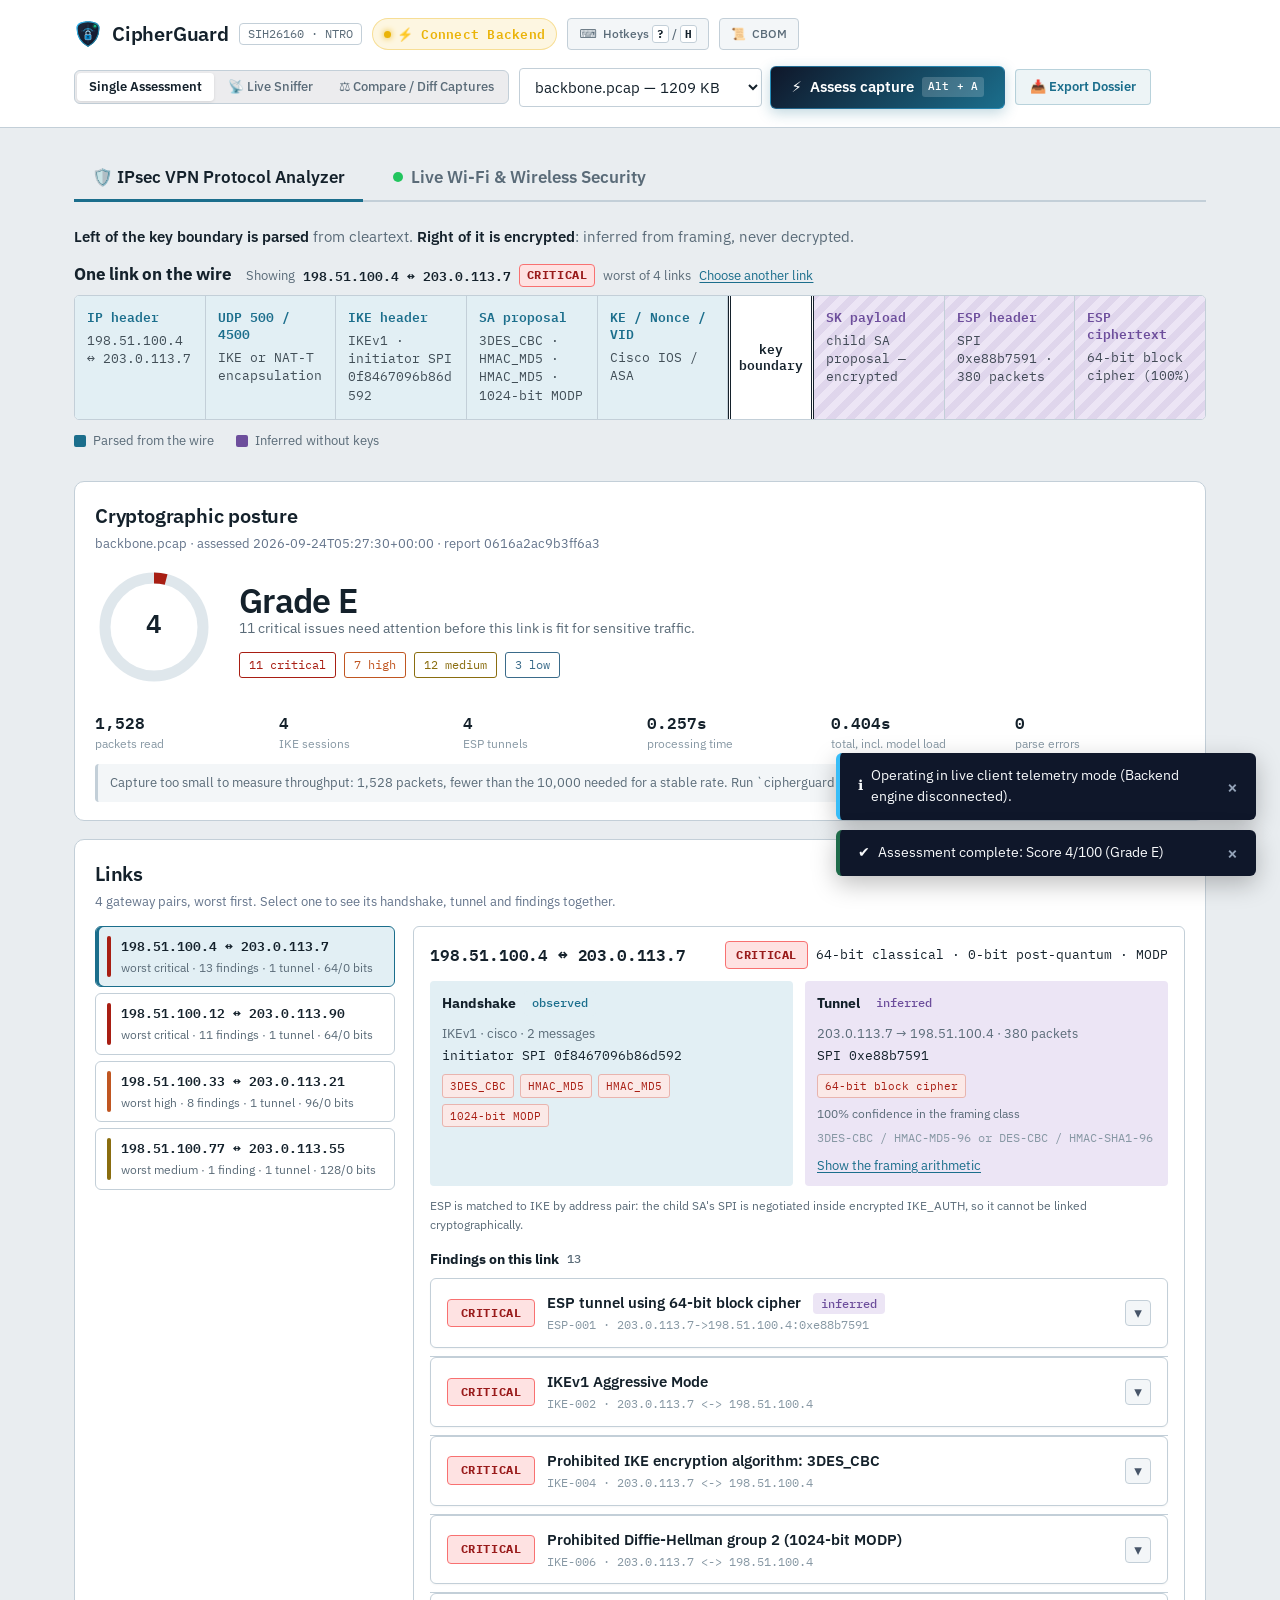
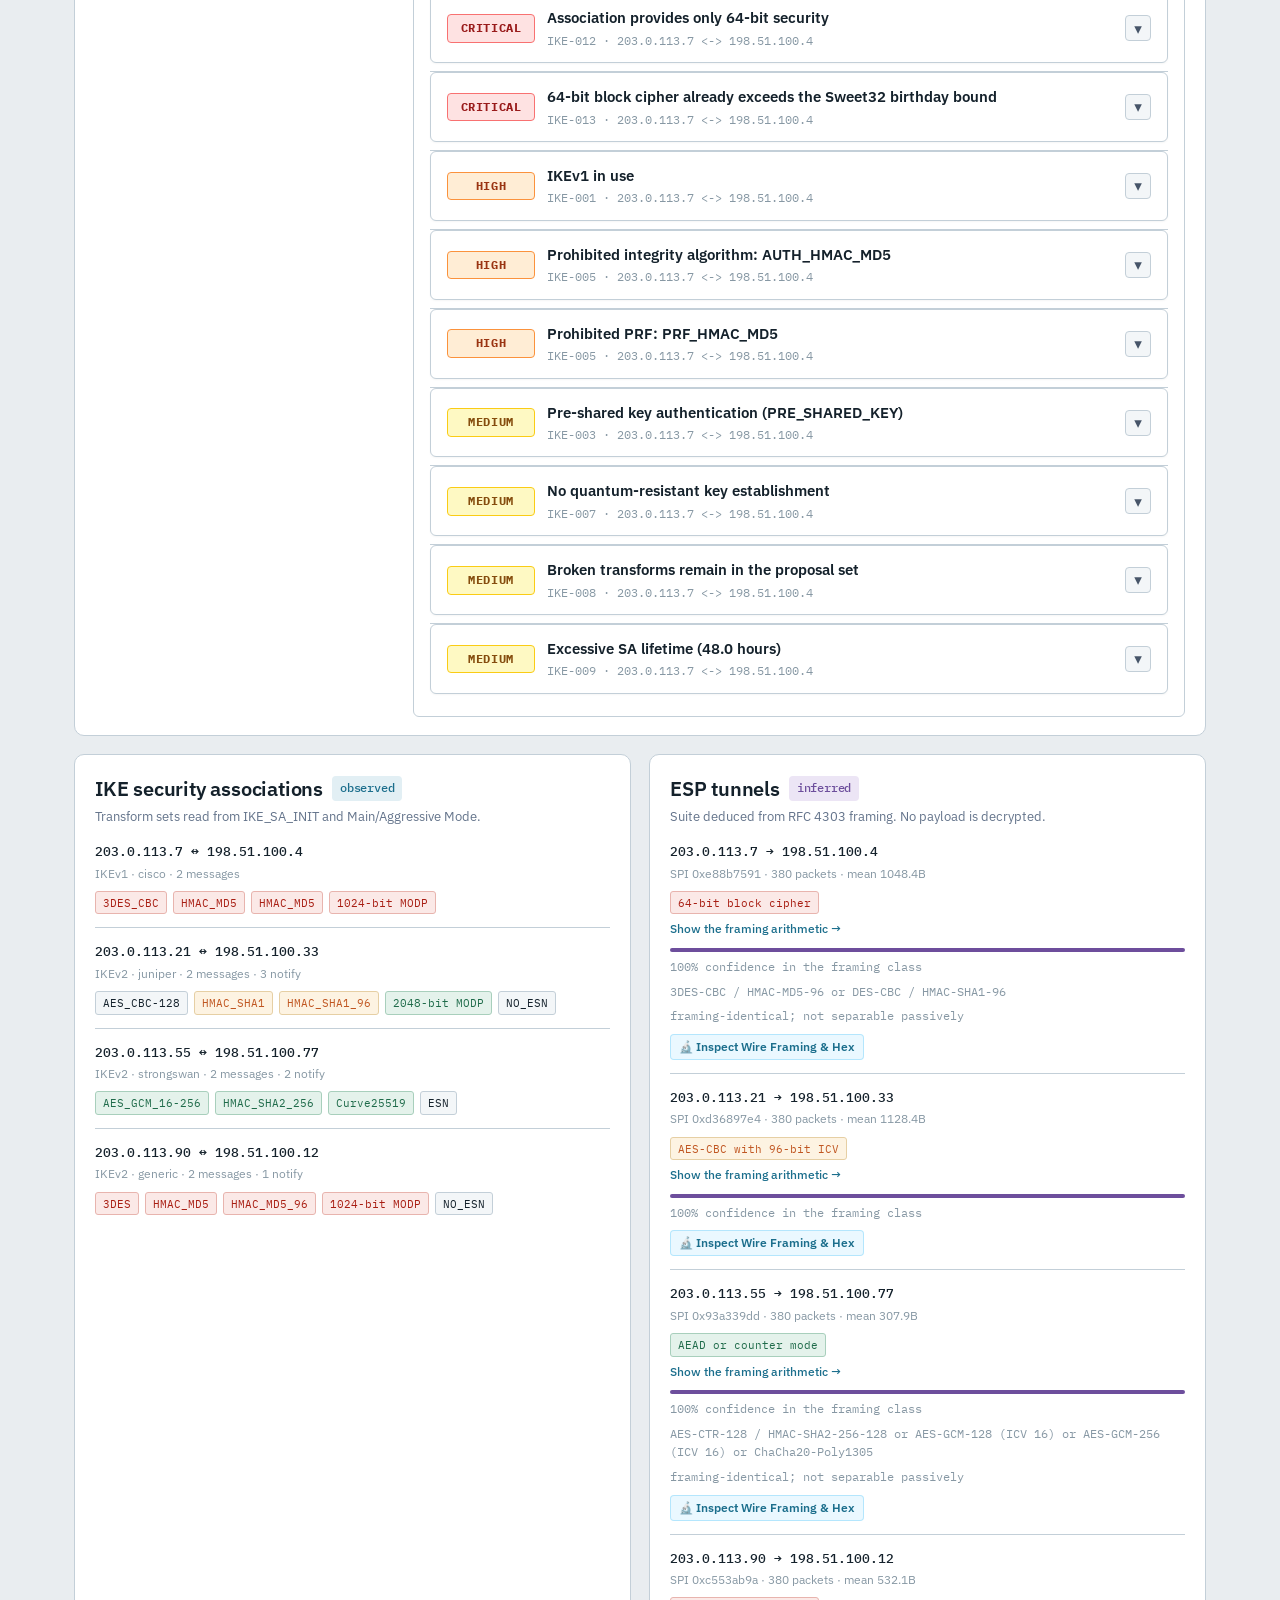
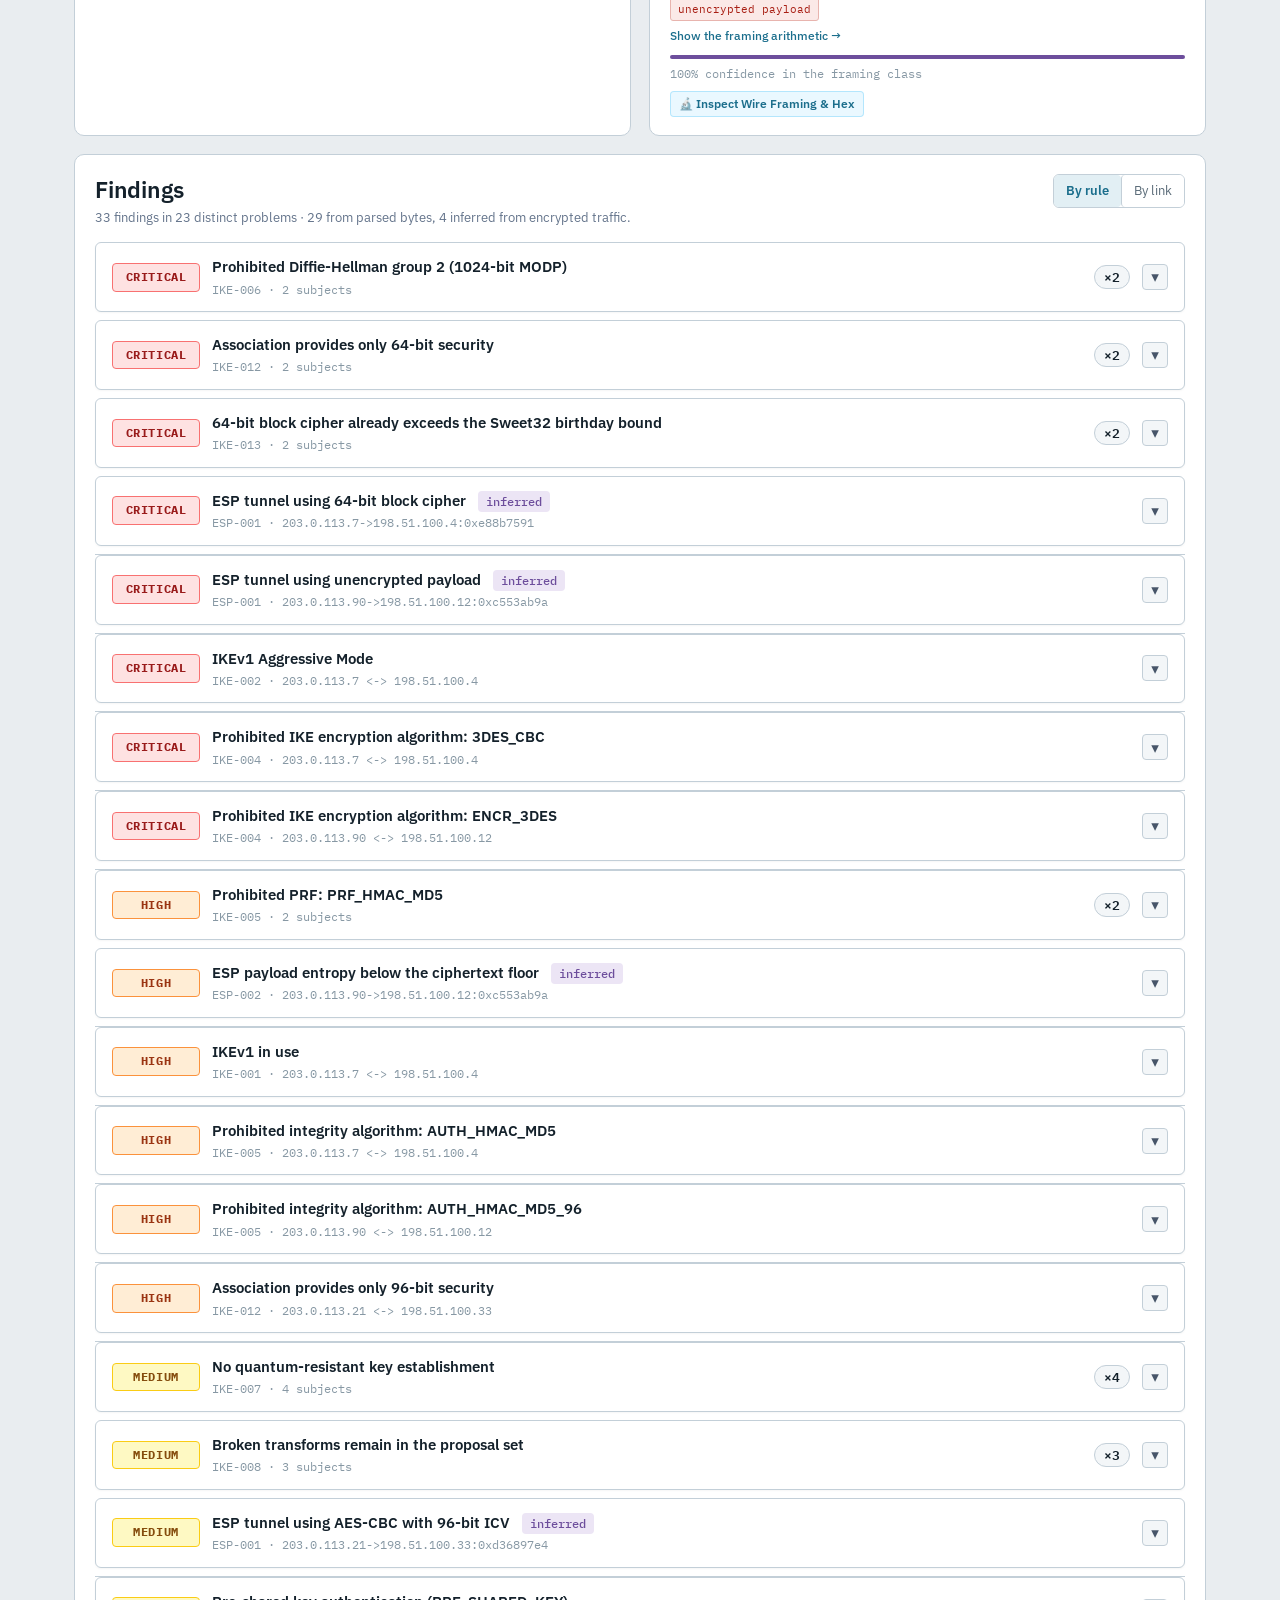
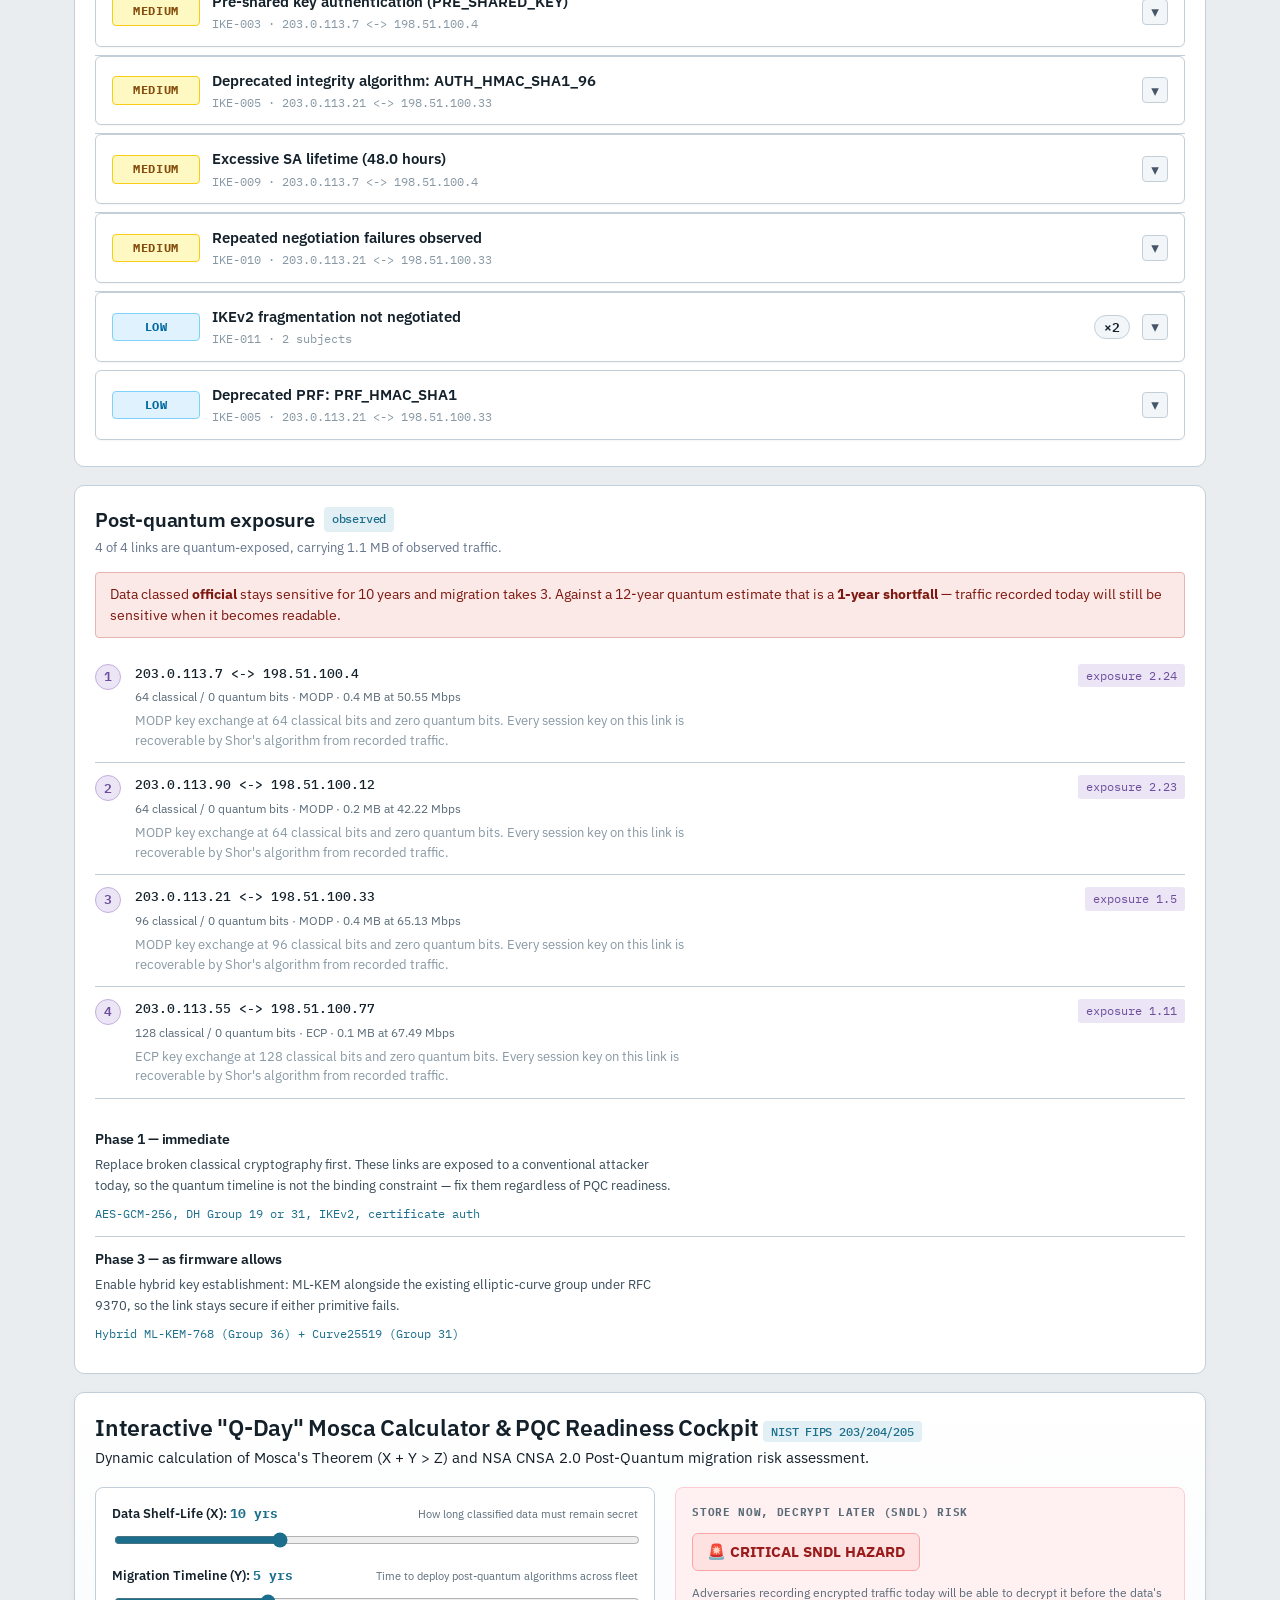
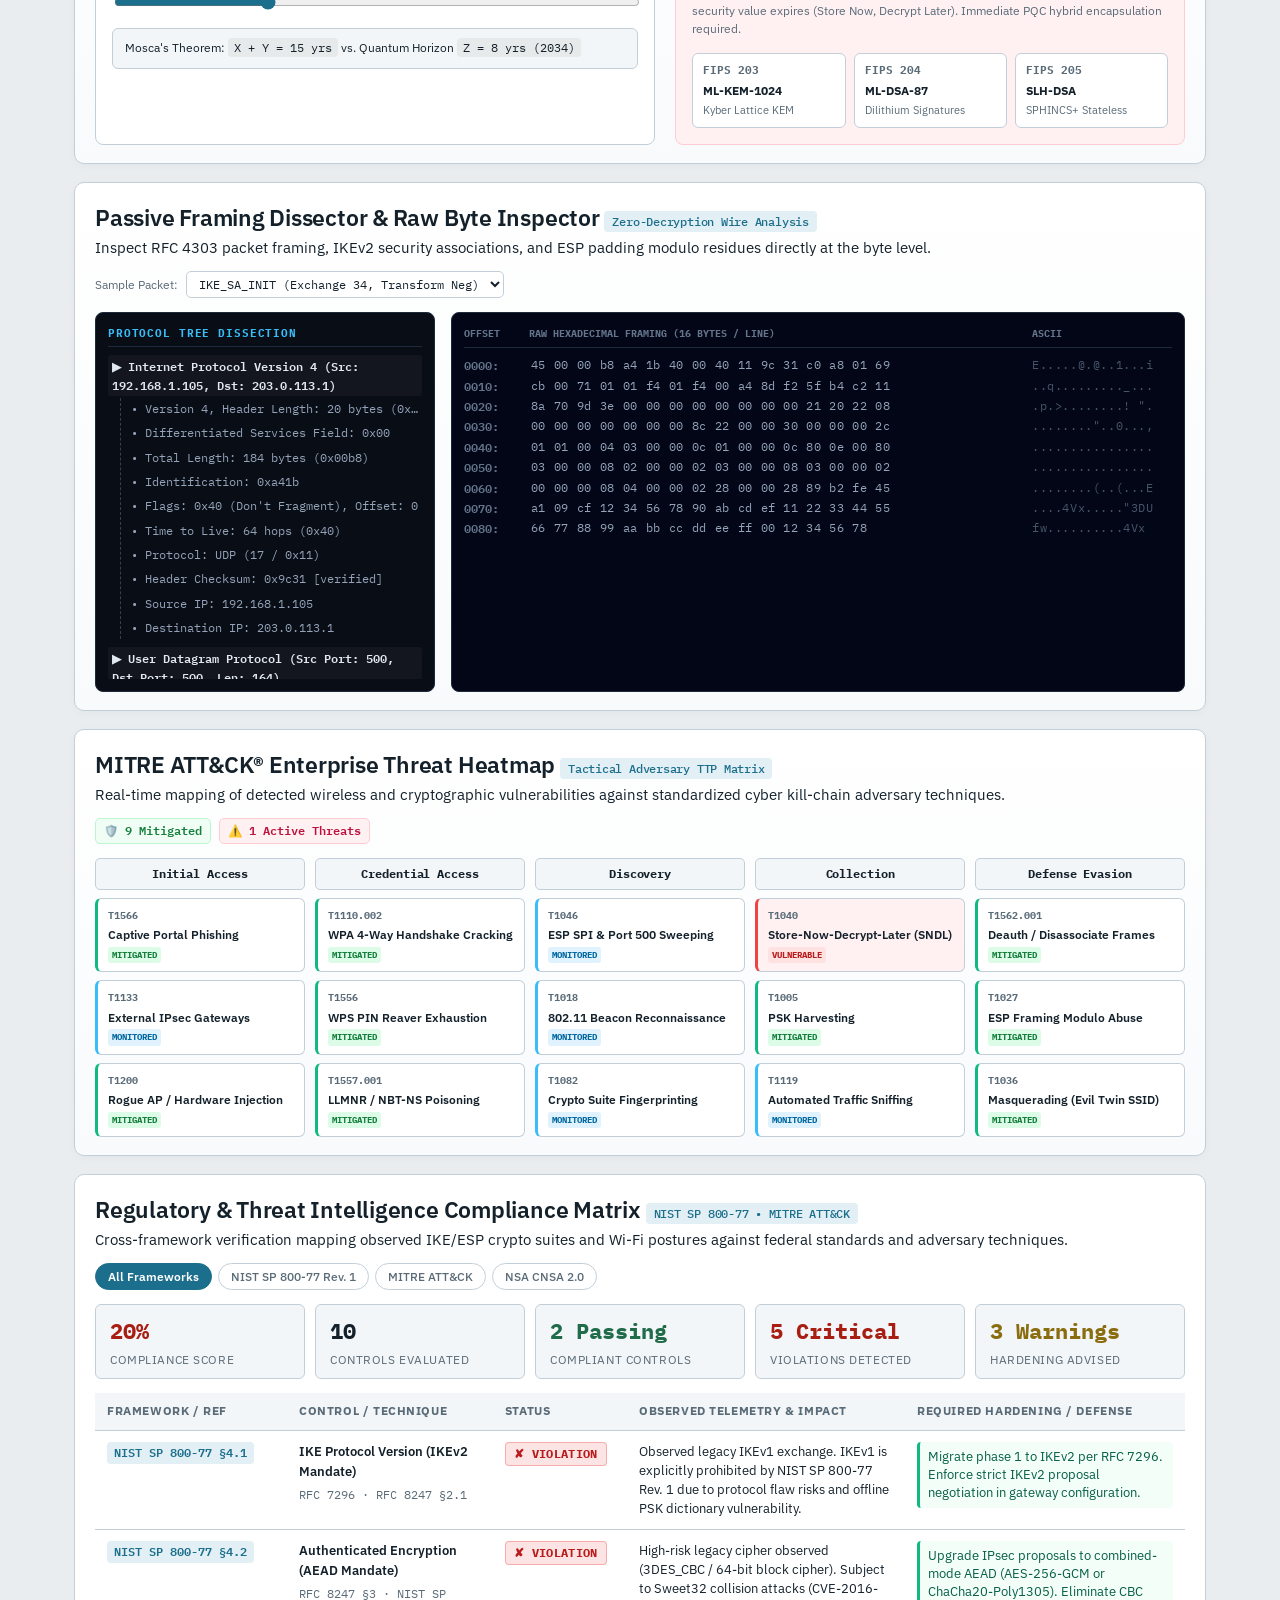
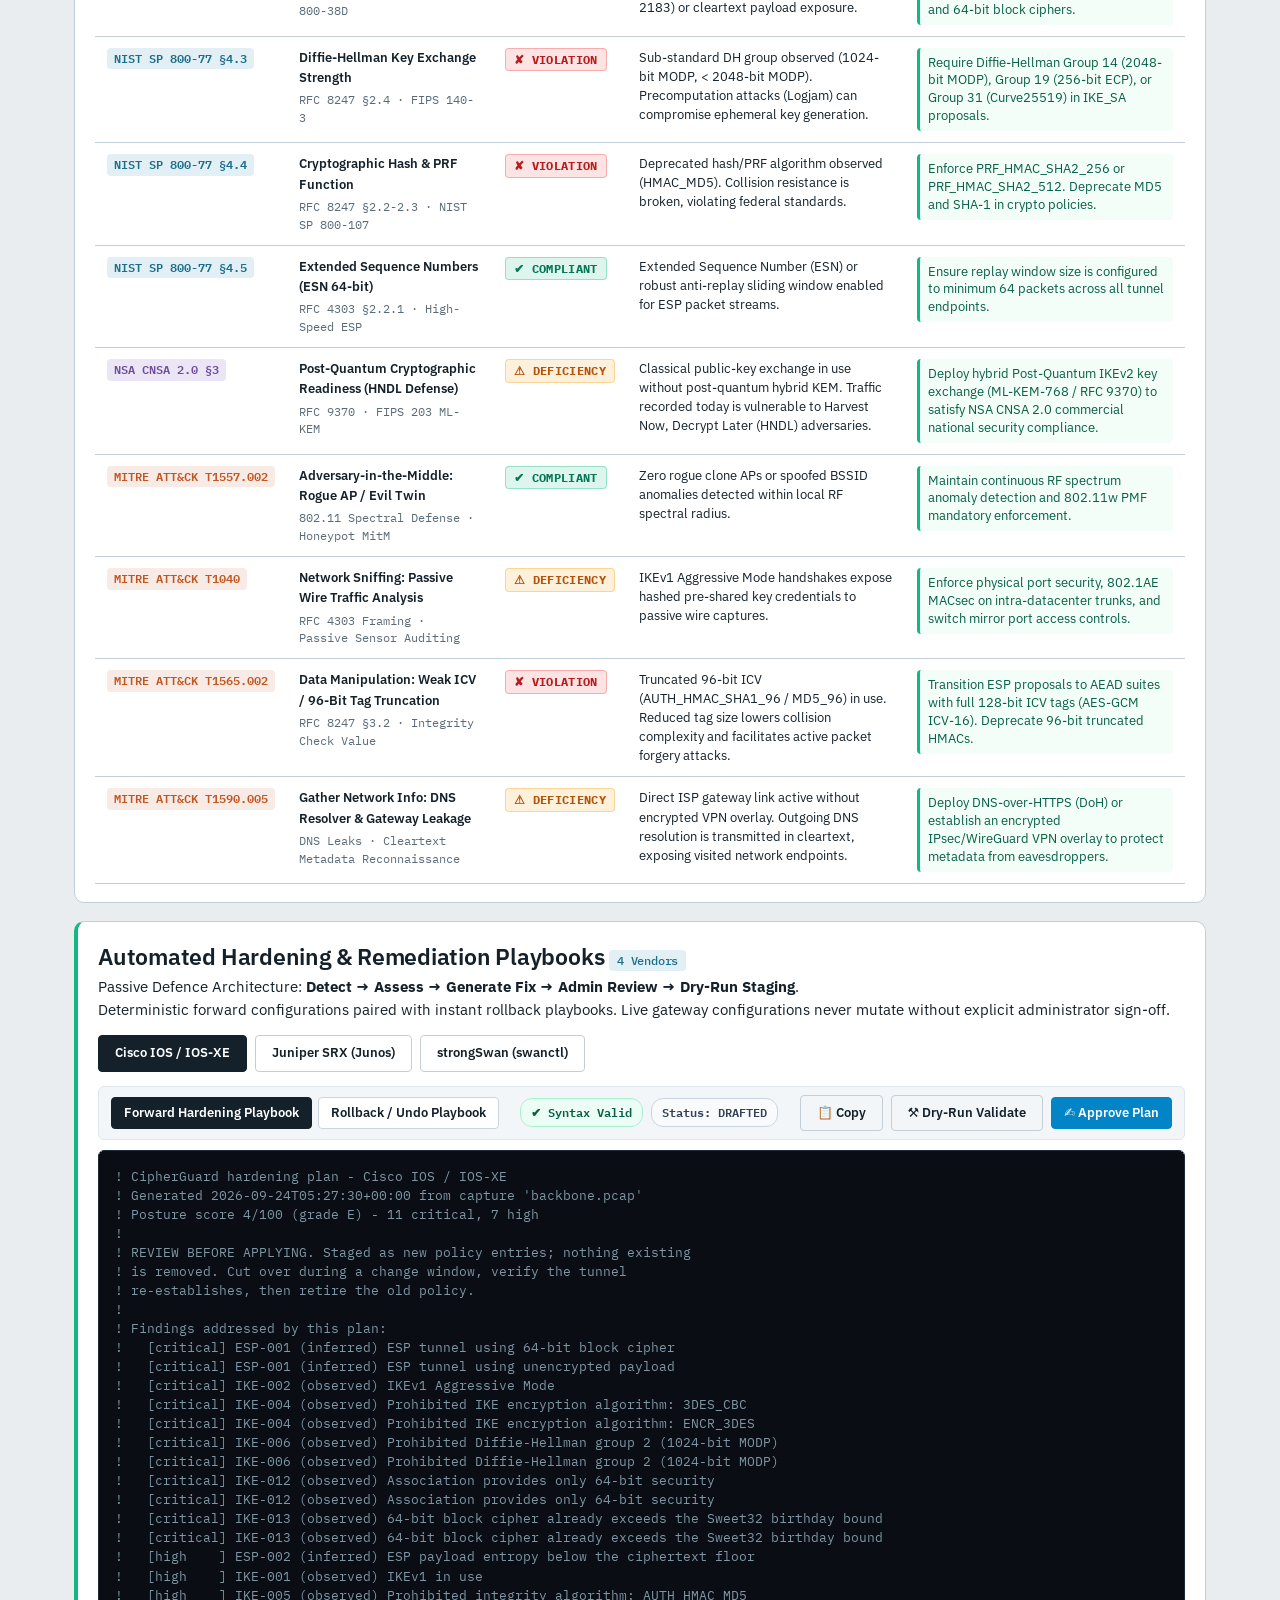
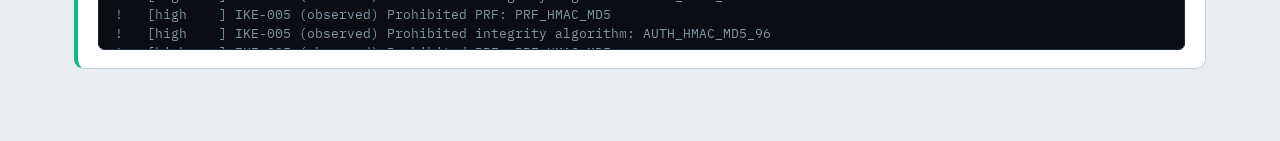
==== docs/index.html @ 648cb001 "feat: add user-labelled real capture validation, LOCO training, and enhanced launcher" ====
<!DOCTYPE html>
<html lang="en">
<head>
<meta charset="utf-8">
<meta name="viewport" content="width=device-width, initial-scale=1">
<title>CipherGuard — AI-Powered Protocol &amp; Live Wi-Fi Security Analyzer</title>
<meta name="description" content="CipherGuard is an advanced AI-powered passive network protocol and Wi-Fi security assessment framework for deep cryptographic inspection, rogue AP detection, and compliance auditing.">
<meta name="keywords" content="IPsec, Wi-Fi Security, Cryptographic Analysis, Rogue AP, Evil Twin, NIST SP 800-77, MITRE ATT&CK, Post-Quantum Cryptography, SIH26160, NTRO">
<meta name="author" content="CipherGuard Protocol Analysis Group">
<link rel="canonical" href="/">

<!-- Open Graph / Social Media Cards -->
<meta property="og:type" content="website">
<meta property="og:site_name" content="CipherGuard">
<meta property="og:url" content="/">
<meta property="og:title" content="CipherGuard — AI-Powered Protocol &amp; Live Wi-Fi Security Analyzer">
<meta property="og:description" content="Passive IPsec protocol analyzer and live 802.11 wireless security assessment framework. Inspect wire framing and RF spectrum with zero payload retention.">
<meta property="og:image" content="img/og-image.png">
<meta property="og:image:width" content="1200">
<meta property="og:image:height" content="630">
<meta property="og:image:alt" content="CipherGuard AI-Powered Protocol &amp; Wi-Fi Security Dashboard Overview">

<!-- Twitter Card Tags -->
<meta name="twitter:card" content="summary_large_image">
<meta name="twitter:title" content="CipherGuard — AI-Powered Protocol &amp; Live Wi-Fi Security Analyzer">
<meta name="twitter:description" content="Passive IPsec protocol analyzer and live 802.11 wireless security assessment framework. Deep cryptographic inspection and rogue AP detection.">
<meta name="twitter:image" content="img/og-image.png">
<meta name="twitter:image:alt" content="CipherGuard Platform Dashboard Preview">

<!-- Favicon & PWA App Icons -->
<link rel="icon" type="image/svg+xml" href="img/favicon.svg">
<link rel="alternate icon" href="favicon.ico">
<link rel="apple-touch-icon" href="img/apple-touch-icon.png">
<link rel="manifest" href="site.webmanifest">
<meta name="theme-color" content="#1b6e8c">

<link rel="preconnect" href="https://fonts.googleapis.com">
<link rel="preconnect" href="https://fonts.gstatic.com" crossorigin>
<link href="https://fonts.googleapis.com/css2?family=IBM+Plex+Mono:wght@400;500;600&family=IBM+Plex+Sans:wght@400;500;600;700&display=swap" rel="stylesheet">
  <link rel="stylesheet" href="css/dashboard.css">
</head>
<body>

<!-- Global Indeterminate Loading Progress Bar -->
<div id="global-progress-bar" class="global-progress-bar" role="progressbar" aria-label="Loading telemetry" aria-valuemin="0" aria-valuemax="100"></div>

<!-- Toast Notifications Container -->
<div id="toast-container" class="toast-container" aria-live="polite"></div>

<header class="masthead">
  <div class="masthead-in">
    <div class="brand">
      <img src="img/favicon.svg" alt="CipherGuard Cyber Shield Emblem" width="28" height="28" style="vertical-align:middle">
      <h1>CipherGuard</h1>
      <span class="ps">SIH26160 &middot; NTRO</span>
      <button type="button" id="backend-status-pill" class="backend-status-pill online" title="Real-time backend & telemetry status · Click to configure bridge" aria-haspopup="dialog">
        <span class="pulse-dot"></span>
        <span id="backend-status-label">Live Telemetry</span>
      </button>
      <button type="button" id="btn-shortcuts-help" class="shortcuts-trigger-btn" onclick="openShortcutsModal()" title="Keyboard Shortcuts Cheat Sheet (Press ? or H)" aria-haspopup="dialog">
        <span>⌨️</span> <span>Hotkeys <kbd>?</kbd> / <kbd>H</kbd></span>
      </button>
      <button type="button" id="btn-cbom-toggle" class="shortcuts-trigger-btn cbom-trigger-btn" onclick="openCbomModal()" title="View Sovereign Cryptographic Bill of Materials (CBOM)" aria-haspopup="dialog">
        <span>📜</span> <span>CBOM</span>
      </button>
    </div>
    <div class="controls" id="header-controls">
      <!-- Dynamic controls according to active tab -->
      <div id="ipsec-controls" class="tab-controls-group">
        <div class="mode-toggle-group" role="group" aria-label="IPsec Analysis Mode">
          <button type="button" id="btn-ipsec-single" class="mode-toggle-btn active">Single Assessment</button>
          <button type="button" id="btn-ipsec-live" class="mode-toggle-btn">📡 Live Sniffer</button>
          <button type="button" id="btn-ipsec-diff" class="mode-toggle-btn">⚖️ Compare / Diff Captures</button>
        </div>
        <div id="ipsec-single-controls" class="controls-subgroup">
          <label for="capture" class="visually-hidden">Capture file</label>
          <select id="capture" aria-label="Select PCAP capture file"></select>
          <!-- Prominent CTA Above the Fold for IPsec -->
          <button id="run" class="hero-cta-btn">
            <span class="cta-icon">⚡</span> Assess capture <span class="cta-badge">Alt + A</span>
          </button>
        </div>
        <div id="ipsec-diff-controls" class="controls-subgroup" style="display:none;">
          <span class="diff-select-group">
            <label for="diff-capture-a" class="diff-label">Baseline (A):</label>
            <select id="diff-capture-a" class="diff-select" aria-label="Baseline capture A"></select>
          </span>
          <span class="diff-vs-arrow">&rarr;</span>
          <span class="diff-select-group">
            <label for="diff-capture-b" class="diff-label">Hardened (B):</label>
            <select id="diff-capture-b" class="diff-select" aria-label="Remediated capture B"></select>
          </span>
          <button id="run-diff" class="primary-btn">Run Diff Comparison</button>
        </div>
        <button id="ipsec-export-report" class="btn btn-secondary" aria-label="Export IPsec security dossier">📥 Export Dossier</button>
      </div>
      <div id="wifi-controls" class="tab-controls-group" style="display:none;">
        <button id="wifi-refresh-btn" class="btn btn-ghost" title="Re-scan Wi-Fi networks (Alt + S)">
          <span class="cta-icon">🔄</span> Refresh Scan <span class="cta-badge">Alt + S</span>
        </button>
      </div>
    </div>
  </div>
</header>

<div class="wrap">

  <div class="banner" id="banner" role="status" hidden></div>

  <!-- Main View Navigation Tabs -->
  <nav class="nav-tabs" role="tablist">
    <button class="tab-btn active" id="tab-ipsec" role="tab" aria-selected="true" aria-controls="view-ipsec">
      🛡️ IPsec VPN Protocol Analyzer
    </button>
    <button class="tab-btn" id="tab-wifi" role="tab" aria-selected="false" aria-controls="view-wifi">
      <span class="live-dot"></span> Live Wi-Fi &amp; Wireless Security
    </button>
  </nav>

  <!-- ==================== VIEW 1: LIVE WI-FI POSTURE ==================== -->
  <main id="view-wifi" class="tab-content">


    <!-- Evil Twin / Rogue AP Alert Banner -->
    <div id="wifi-evil-twin-banner" class="evil-twin-alert-banner" style="display:none;" role="alert">
      <div class="evil-twin-banner-main">
        <div class="evil-twin-icon-box">
          <span class="evil-twin-pulse-ring"></span>
          <span class="evil-twin-icon">🚨</span>
        </div>
        <div class="evil-twin-text-block">
          <div class="evil-twin-headline">
            <span class="evil-twin-title">ROGUE AP / EVIL TWIN ATTACK DETECTED</span>
            <span class="threat-level-badge">CRITICAL THREAT &middot; SPOOFED AP</span>
          </div>
          <div class="evil-twin-desc" id="evil-twin-desc">
            An unauthorized rogue access point broadcasting the same SSID as a trusted network with downgraded or open security parameters was discovered within RF range.
          </div>
          <div class="evil-twin-pills" id="evil-twin-pills">
            <!-- Populated dynamically: Target SSID, Rogue BSSID, Downgraded Auth, RSSI -->
          </div>
        </div>
      </div>
      <div class="evil-twin-banner-actions">
        <button type="button" id="btn-inspect-rogue-ap" class="action-btn inspect-rogue-btn">
          🔍 Inspect Rogue AP in Table
        </button>
        <button type="button" id="btn-dismiss-rogue-banner" class="ghost-mini" title="Dismiss Alert">&times;</button>
      </div>
    </div>
    
    <!-- Wi-Fi Hero Banner -->
    <section class="wifi-hero-card">
      <div class="wifi-hero-main">
        <div class="wifi-status-badge" id="wifi-state-badge">
          <span class="pulse-indicator"></span>
          <span id="wifi-state-text">Detecting Wi-Fi Interface...</span>
        </div>
        <h2 class="wifi-ssid-title" id="wifi-ssid-title">&mdash;</h2>
        <div class="wifi-meta-row" id="wifi-meta-row">
          <span>BSSID: <b id="wifi-bssid">&mdash;</b></span>
          <span>&middot;</span>
          <span>Band: <b id="wifi-band">&mdash;</b></span>
          <span>&middot;</span>
          <span>Channel: <b id="wifi-channel">&mdash;</b></span>
          <span>&middot;</span>
          <span>Radio: <b id="wifi-radio">&mdash;</b></span>
        </div>
      </div>
      <div class="wifi-hero-actions">
        <div class="wifi-hero-btns">
          <button id="wifi-scan-now" class="btn btn-primary" title="Scan all nearby wireless networks">⚡ Scan All Networks</button>
          <button id="wifi-export-report" class="btn btn-secondary" title="Export comprehensive Wi-Fi security audit dossier">📥 Export Audit Dossier</button>
        </div>
        <div class="wifi-time-sub" id="wifi-last-scan">Last scanned: just now</div>
      </div>
    </section>

    <!-- Wi-Fi Posture & Signal Grid -->
    <div class="grid cols-2" style="margin-bottom:18px">
      <!-- Score Panel -->
      <section class="panel">
        <h2>Wireless Cryptographic Posture</h2>
        <div class="sub" id="wifi-score-sub">Live audit of local link encryption and key management.</div>
        <div class="scoreline">
          <div class="dial">
            <svg width="118" height="118" viewBox="0 0 118 118" role="img" aria-label="Wireless Cryptographic Posture Score Dial">
              <title>Wireless Cryptographic Posture Score Dial</title>
              <circle cx="59" cy="59" r="49" fill="none" stroke="#dfe7ec" stroke-width="11"/>
              <circle id="wifi-arc" cx="59" cy="59" r="49" fill="none" stroke="var(--ok)"
                      stroke-width="11" stroke-linecap="butt"
                      stroke-dasharray="0 999" transform="rotate(-90 59 59)"/>
              <text id="wifi-dialnum" x="59" y="65" text-anchor="middle"
                    font-family="IBM Plex Mono, monospace" font-size="26"
                    font-weight="600" fill="#14212b">&mdash;</text>
            </svg>
          </div>
          <div class="score-meta">
            <div class="score-num" id="wifi-grade">Grade &mdash;</div>
            <div class="score-sub" id="wifi-gradesub">Analyzing handshake &amp; cipher parameters...</div>
            <div class="sev-row" id="wifi-sevrow"></div>
          </div>
        </div>
        <div class="statgrid" id="wifi-stats" style="margin-top:18px"></div>
      </section>

      <!-- Network Quality & Security Badges -->
      <section class="panel">
        <h2>Link Security &amp; Network Health</h2>
        <div class="sub">Radio frequency metrics, DNS security, and gateway integrity.</div>
        
        <div class="wifi-health-list">
          <div class="health-item">
            <div class="health-label">Authentication &amp; Cipher</div>
            <div class="health-val" id="wifi-auth-cipher-val">&mdash;</div>
          </div>
          <div class="health-item">
            <div class="health-label">Signal Quality &amp; RSSI</div>
            <div class="health-val" id="wifi-signal-val">
              <span id="wifi-signal-pct">&mdash;</span>
              <div class="signal-bar-track"><div id="wifi-signal-bar" class="signal-bar-fill"></div></div>
            </div>
          </div>
          <div class="health-item">
            <div class="health-label">Link Throughput Rate</div>
            <div class="health-val" id="wifi-rates-val">&mdash;</div>
          </div>
          <div class="health-item">
            <div class="health-label">Configured DNS Resolvers</div>
            <div class="health-val" id="wifi-dns-val">&mdash;</div>
          </div>
          <div class="health-item">
            <div class="health-label">Default IPv4 Gateway</div>
            <div class="health-val" id="wifi-gateway-val">&mdash;</div>
          </div>
          <div class="health-item">
            <div class="health-label">Session Uptime &amp; Stability</div>
            <div class="health-val" id="wifi-uptime-val" style="color:var(--ok);font-weight:600">● 100% Stable &middot; Continuous RF Lock</div>
          </div>
        </div>
      </section>
    </div>

    <!-- VPN Overlay & Tunnel Protection Card -->
    <section class="panel vpn-overlay-panel" style="margin-bottom:18px">
      <div class="vpn-panel-header">
        <div>
          <h2>VPN Tunnel &amp; Transport Overlay Security <span class="domain-tag obs" id="vpn-badge">Direct ISP</span></h2>
          <div class="sub">Encrypted overlay status, route redirection, and DNS leak inspection.</div>
        </div>
        <div style="display:flex;gap:8px;align-items:center;flex-wrap:wrap">
          <button id="btn-toggle-sim-vpn-card" type="button" class="btn btn-secondary btn-sm sim-btn-vpn" aria-pressed="false" title="Toggle encrypted VPN tunnel to audit DNS leaks and egress protection">
            <span class="sim-btn-icon">🛡️</span>
            <span class="sim-btn-text">Toggle Encrypted VPN Tunnel</span>
            <span class="sim-status-chip" id="sim-vpn-card-chip">AUTO</span>
          </button>
          <div id="vpn-status-indicator" class="vpn-status-badge vpn-status-inactive">
            <span class="vpn-dot"></span> <span id="vpn-status-text">No VPN Active</span>
          </div>
        </div>
      </div>
      
      <div class="vpn-detail-grid">
        <div class="vpn-metric-box">
          <div class="vpn-metric-title">Overlay Protocol</div>
          <div class="vpn-metric-value" id="vpn-proto-val">Direct (None)</div>
          <div class="vpn-metric-sub" id="vpn-adapter-val">Physical Wi-Fi link</div>
        </div>
        <div class="vpn-metric-box">
          <div class="vpn-metric-title">Public Egress IP &amp; ISP</div>
          <div class="vpn-metric-value" id="vpn-egress-val">&mdash;</div>
          <div class="vpn-metric-sub" id="vpn-location-val">Detecting geolocation...</div>
        </div>
        <div class="vpn-metric-box">
          <div class="vpn-metric-title">Route Ownership</div>
          <div class="vpn-metric-value" id="vpn-route-val">Wi-Fi Gateway</div>
          <div class="vpn-metric-sub" id="vpn-route-sub">0.0.0.0/0 on physical NIC</div>
        </div>
        <div class="vpn-metric-box">
          <div class="vpn-metric-title">DNS Leak Protection</div>
          <div class="vpn-metric-value" id="vpn-leak-val">&mdash;</div>
          <div class="vpn-metric-sub" id="vpn-leak-sub">Checking resolver isolation...</div>
        </div>
      </div>
      <div class="vpn-architecture-note">
        <span class="vpn-info-icon">&#9432;</span>
        <strong>Layered Security Architecture:</strong>
        The Wi-Fi panel above audits your physical 802.11 RF association with your router.
        When connected to a VPN, your traffic payload is encapsulated inside an encrypted tunnel
        (WireGuard / OpenVPN / IPsec), securing data even on untrusted or compromised Wi-Fi networks.
      </div>
    </section>



    <!-- Wi-Fi Findings -->
    <section class="panel" style="margin-bottom:18px">
      <h2>Wi-Fi Security Findings</h2>
      <div class="sub" id="wifi-findsub">Vulnerabilities, protocol weaknesses, and rogue AP alerts.</div>
      <div id="wifi-findings"><div class="empty">Running wireless security audit...</div></div>
    </section>

    <!-- Evaluator Threat Simulation Control Panel (Secondary Tooling) -->
    <section class="panel simulation-panel" style="margin-bottom:18px">
      <div class="simulation-control-bar" role="region" aria-label="Interactive Threat Simulator">
        <div class="sim-bar-label">
          <span class="sim-flask-icon">🧪</span>
          <div class="sim-label-text">
            <span class="sim-label-title">Evaluator Threat Simulator</span>
            <span class="sim-label-desc">Inject active RF and routing attack vectors in real-time</span>
          </div>
        </div>
        <div class="sim-bar-buttons">
          <button type="button" id="wifi-simulate-evil-twin" class="sim-btn sim-btn-rogue" aria-pressed="false" title="Simulate an active Evil Twin / Rogue AP attack broadcasting spoofed BSSID">
            <span class="sim-btn-icon">🧪</span>
            <span class="sim-btn-text">Simulate Rogue AP Attack</span>
            <span class="sim-status-chip" id="sim-rogue-chip">OFF</span>
          </button>
          <button type="button" id="btn-toggle-sim-vpn" class="sim-btn sim-btn-vpn" title="Toggle VPN tunnel state to audit DNS leaks and egress protection">
            <span class="sim-btn-icon">🛡️</span>
            <span class="sim-btn-text">Toggle Encrypted VPN Tunnel</span>
            <span class="sim-status-chip" id="sim-vpn-chip">AUTO</span>
          </button>
          <button type="button" id="wifi-scan-now-sim" class="sim-btn sim-btn-scan" title="Force fresh physical wireless hardware scan">
            <span class="sim-btn-icon">🔄</span>
            <span class="sim-btn-text">Force RF Re-scan</span>
          </button>
        </div>
      </div>
    </section>

    <!-- In-Range Access Points Table -->
    <section class="panel" style="margin-bottom:18px">
      <div style="display:flex;align-items:center;justify-content:space-between;flex-wrap:wrap;gap:12px;margin-bottom:10px">
        <div>
          <h2 style="margin-bottom:2px">Visible Wi-Fi Networks in Range <span class="domain-tag obs">observed</span></h2>
          <div class="sub" id="wifi-networks-subtitle">Nearby access points discovered across 2.4 GHz, 5 GHz, and 6 GHz spectrum.</div>
        </div>
        <div class="wifi-view-toggle-group">
          <button type="button" class="btn-toggle active" id="btn-wifi-group" aria-pressed="true" title="Group multiple access points of the same network together">
            🏢 Group by Network (SSID)
          </button>
          <button type="button" class="btn-toggle" id="btn-wifi-all" aria-pressed="false" title="Show every physical access point BSSID individually">
            📡 Show All APs (BSSIDs)
          </button>
        </div>
      </div>
      <div class="table-responsive">
        <table class="data-table" id="wifi-networks-table">
          <thead>
            <tr id="wifi-networks-thead-row">
              <th scope="col">SSID / Network</th>
              <th scope="col">Access Points (BSSID)</th>
              <th scope="col">Security / Auth</th>
              <th scope="col">Band &amp; Channels</th>
              <th scope="col">Signal</th>
              <th scope="col">Security Grade</th>
            </tr>
          </thead>
          <tbody id="wifi-networks-tbody">
            <tr><td colspan="6" class="empty">Scanning for visible networks...</td></tr>
          </tbody>
        </table>
      </div>
    </section>

    <!-- RF Spectrum & Channel Congestion Visualizer -->
    <section class="panel" id="wifi-spectrum-panel" style="margin-top:18px">
      <div class="spectrum-panel-header">
        <div>
          <h2>RF Spectrum &amp; Channel Congestion Visualizer <span class="domain-tag obs">Passive 802.11 Spectral Density</span></h2>
          <div class="sub">Dynamic channel allocation, non-overlapping boundary analysis (802.11b/g/n/ac/ax), and automated co-channel interference (CCI) advisory.</div>
        </div>
        <div class="spectrum-band-toggle">
          <button id="btn-spectrum-24" class="spectrum-band-btn active" type="button" aria-pressed="true">2.4 GHz ISM Band</button>
          <button id="btn-spectrum-5" class="spectrum-band-btn" type="button" aria-pressed="false">5 GHz UNII Band</button>
        </div>
      </div>

      <!-- Advisory Summary Cards -->
      <div class="spectrum-advisory-grid" id="wifi-spectrum-advisory">
        <!-- Injected dynamically via JS -->
      </div>

      <!-- SVG Spectrum Canvas Wrap -->
      <div class="spectrum-chart-container">
        <div class="spectrum-svg-wrap">
          <svg id="wifi-spectrum-svg" class="spectrum-svg" viewBox="0 0 920 280" preserveAspectRatio="xMidYMid meet"></svg>
          <div id="spectrum-tooltip" class="spectrum-tooltip" style="display:none"></div>
        </div>
        <div class="spectrum-legend">
          <span><i class="spec-swatch spec-curr"></i> Associated / Target AP</span>
          <span><i class="spec-swatch spec-rogue"></i> Rogue / Evil Twin AP</span>
          <span><i class="spec-swatch spec-safe"></i> Secure Neighbor AP</span>
          <span><i class="spec-swatch spec-legacy"></i> Legacy / Weak (WEP/WPA1)</span>
          <span><i class="spec-swatch spec-nonoverlap"></i> Non-overlapping Best Channels (1, 6, 11)</span>
        </div>
      </div>
    </section>
  </main>

  <!-- ==================== VIEW 2: IPSEC VPN PROTOCOL ANALYZER ==================== -->
  <main id="view-ipsec" class="tab-content active">

    <!-- IPsec Single Capture Analysis Mode -->
    <div id="ipsec-single-view">
      <section class="ribbon-block" aria-labelledby="ribbon-title">
        <p class="ribbon-lede">
          <strong>Left of the key boundary is parsed</strong> from cleartext.
          <strong>Right of it is encrypted</strong>: inferred from framing, never decrypted.
        </p>
        <div class="ribbon-head">
          <h2 id="ribbon-title" class="ribbon-title">One link on the wire</h2>
          <div class="ribbon-link" id="ribbon-link" aria-live="polite">No capture assessed yet.</div>
        </div>
        <div class="ribbon" id="ribbon"></div>
        <div class="ribbon-legend">
          <span><i class="swatch obs"></i> Parsed from the wire</span>
          <span><i class="swatch inf"></i> Inferred without keys</span>
        </div>
      </section>

      <div class="grid" style="margin-bottom:18px">
        <section class="panel">
          <h2>Cryptographic posture</h2>
          <div class="sub" id="capmeta">Select a capture and run an assessment.</div>
          <div class="scoreline">
            <div class="dial">
              <svg width="118" height="118" viewBox="0 0 118 118" role="img" aria-labelledby="dialtitle">
                <title id="dialtitle">Posture score</title>
                <circle cx="59" cy="59" r="49" fill="none" stroke="#dfe7ec" stroke-width="11"/>
                <circle id="arc" cx="59" cy="59" r="49" fill="none" stroke="var(--ok)"
                        stroke-width="11" stroke-linecap="butt"
                        stroke-dasharray="0 999" transform="rotate(-90 59 59)"/>
                <text id="dialnum" x="59" y="65" text-anchor="middle"
                      font-family="IBM Plex Mono, monospace" font-size="26"
                      font-weight="600" fill="#14212b">&mdash;</text>
              </svg>
            </div>
            <div class="score-meta">
              <div class="score-num" id="grade">Not assessed</div>
              <div class="score-sub" id="gradesub">No capture analysed yet.</div>
              <div class="sev-row" id="sevrow"></div>
            </div>
          </div>
          <div class="statgrid" id="stats" style="margin-top:18px"></div>
          <p class="stat-note" id="stat-note" hidden></p>
        </section>
      </div>

      <section class="panel links-panel" id="links-panel" aria-labelledby="links-title" style="margin-bottom:18px">
        <h2 id="links-title">Links</h2>
        <div class="sub" id="links-sub">One entry per gateway pair, worst first. Select one to see its handshake, tunnel and findings together.</div>
        <div class="links-layout">
          <ul class="link-list" id="link-list" aria-label="Gateway links, worst first"></ul>
          <div class="link-detail" id="link-detail" tabindex="-1" aria-live="polite">
            <div class="empty">No links yet.</div>
          </div>
        </div>
      </section>

      <div class="grid cols-2" style="margin-bottom:18px">
        <section class="panel">
          <h2>IKE security associations <span class="domain-tag obs">observed</span></h2>
          <div class="sub">Transform sets read from IKE_SA_INIT and Main/Aggressive Mode.</div>
          <div id="sessions"><div class="empty">No sessions yet.</div></div>
        </section>

        <section class="panel">
          <h2>ESP tunnels <span class="domain-tag inf">inferred</span></h2>
          <div class="sub">Suite deduced from RFC 4303 framing. No payload is decrypted.</div>
          <div id="flows"><div class="empty">No tunnels yet.</div></div>
        </section>
      </div>

      <section class="panel" style="margin-bottom:18px">
        <div class="findings-head">
          <h2>Findings</h2>
          <div class="seg" role="group" aria-label="Group findings">
            <button type="button" class="seg-btn" id="fview-rule" data-fview="rule" aria-pressed="true">By rule</button>
            <button type="button" class="seg-btn" id="fview-link" data-fview="link" aria-pressed="false">By link</button>
          </div>
        </div>
        <div class="sub" id="findsub">Select a finding to see the evidence and the fix.</div>
        <div id="findings"><div class="empty">No findings yet.</div></div>
      </section>

      <section class="panel" style="margin-bottom:18px">
        <h2>Post-quantum exposure <span class="domain-tag obs">observed</span></h2>
        <div class="sub" id="pqsub">Links ranked by what an adversary recording traffic today could read later.</div>
        <div id="mosca"></div>
        <div id="pqlinks"><div class="empty">No links assessed yet.</div></div>
      </section>
      <!-- Interactive Q-Day Post-Quantum Mosca Cockpit -->
      <section class="panel pqc-mosca-cockpit" id="pqc-mosca-cockpit" style="margin-bottom:18px">
        <div class="pqc-cockpit-header">
          <div>
            <h2>Interactive "Q-Day" Mosca Calculator &amp; PQC Readiness Cockpit <span class="domain-tag obs">NIST FIPS 203/204/205</span></h2>
            <div class="sub">Dynamic calculation of Mosca's Theorem (X + Y &gt; Z) and NSA CNSA 2.0 Post-Quantum migration risk assessment.</div>
          </div>
        </div>

        <div class="mosca-calculator-grid">
          <div class="mosca-controls-card">
            <div class="mosca-slider-group">
              <div class="slider-label-row">
                <label for="slider-data-shelf">Data Shelf-Life (X): <strong id="val-data-shelf">10 yrs</strong></label>
                <span class="slider-hint">How long classified data must remain secret</span>
              </div>
              <input type="range" id="slider-data-shelf" min="1" max="30" value="10" step="1" class="mosca-slider">
            </div>

            <div class="mosca-slider-group">
              <div class="slider-label-row">
                <label for="slider-migration-time">Migration Timeline (Y): <strong id="val-migration-time">5 yrs</strong></label>
                <span class="slider-hint">Time to deploy post-quantum algorithms across fleet</span>
              </div>
              <input type="range" id="slider-migration-time" min="1" max="15" value="5" step="1" class="mosca-slider">
            </div>

            <div class="mosca-equation-banner">
              <span class="mosca-eq-text">Mosca's Theorem: <code>X + Y = <span id="eq-xy-val">15</span> yrs</code> vs. Quantum Horizon <code>Z = 8 yrs (2034)</code></span>
            </div>
          </div>

          <div class="mosca-result-card" id="mosca-result-card">
            <div class="mosca-risk-title">STORE NOW, DECRYPT LATER (SNDL) RISK</div>
            <div class="mosca-risk-badge" id="mosca-risk-badge">🚨 CRITICAL SNDL HAZARD</div>
            <div class="mosca-risk-desc" id="mosca-risk-desc">
              Adversaries recording encrypted traffic today will be able to decrypt it before the data's security value expires. Immediate PQC transition required.
            </div>
            <div class="pqc-fips-chips">
              <div class="pqc-chip">
                <span class="pqc-chip-code">FIPS 203</span>
                <strong>ML-KEM-1024</strong>
                <span>Kyber Lattice KEM</span>
              </div>
              <div class="pqc-chip">
                <span class="pqc-chip-code">FIPS 204</span>
                <strong>ML-DSA-87</strong>
                <span>Dilithium Signatures</span>
              </div>
              <div class="pqc-chip">
                <span class="pqc-chip-code">FIPS 205</span>
                <strong>SLH-DSA</strong>
                <span>SPHINCS+ Stateless</span>
              </div>
            </div>
          </div>
        </div>
      </section>

      <!-- In-Browser Hex Packet Dissector & Protocol Inspector (Wireshark-Style) -->
      <section class="panel hex-dissector-panel" id="hex-dissector-panel" style="margin-bottom:18px">
        <div class="hex-dissector-header">
          <div>
            <h2>Passive Framing Dissector &amp; Raw Byte Inspector <span class="domain-tag obs">Zero-Decryption Wire Analysis</span></h2>
            <div class="sub">Inspect RFC 4303 packet framing, IKEv2 security associations, and ESP padding modulo residues directly at the byte level.</div>
          </div>
          <div class="hex-sample-selector-wrap">
            <label for="hex-packet-select">Sample Packet:</label>
            <select id="hex-packet-select" class="hex-packet-select">
              <option value="ike_init">IKE_SA_INIT (Exchange 34, Transform Neg)</option>
              <option value="ike_auth">IKE_AUTH (Exchange 35, Encrypted SA)</option>
              <option value="esp_wire">ESP Wire Framing (RFC 4303, Seq #142)</option>
            </select>
          </div>
        </div>

        <div id="dissector-anatomy-bar" class="dissector-anatomy-bar"></div>
        <div id="dissector-modulo-card" class="dissector-modulo-card"></div>

        <div class="hex-dissector-grid">
          <!-- Protocol Dissection Tree -->
          <div class="dissector-tree-card">
            <div class="dissector-tree-title">PROTOCOL TREE DISSECTION</div>
            <div id="dissector-tree" class="dissector-tree">
              <!-- Dynamically populated -->
            </div>
          </div>

          <!-- Hex Matrix & ASCII Dump -->
          <div class="dissector-hex-card">
            <div class="dissector-hex-header">
              <span>OFFSET</span>
              <span>RAW HEXADECIMAL FRAMING (16 BYTES / LINE)</span>
              <span>ASCII</span>
            </div>
            <div id="dissector-hex-dump" class="dissector-hex-dump">
              <!-- Dynamically populated -->
            </div>
          </div>
        </div>
      </section>

      <!-- MITRE ATT&CK Enterprise Threat Matrix Heatmap -->
      <section class="panel mitre-heatmap-panel" id="mitre-heatmap-panel" style="margin-bottom:18px">
        <div class="mitre-header">
          <div>
            <h2>MITRE ATT&amp;CK&reg; Enterprise Threat Heatmap <span class="domain-tag obs">Tactical Adversary TTP Matrix</span></h2>
            <div class="sub">Real-time mapping of detected wireless and cryptographic vulnerabilities against standardized cyber kill-chain adversary techniques.</div>
          </div>
          <div class="mitre-stats-chip" id="mitre-stats-chip">
            <span class="mitre-chip-item mitigated">🛡️ 4 Mitigated</span>
            <span class="mitre-chip-item vulnerable" id="mitre-vuln-count">⚠️ 2 Active Threats</span>
          </div>
        </div>
        <div class="mitre-heatmap-grid" id="mitre-heatmap-grid">
          <!-- Injected dynamically via JS -->
        </div>
      </section>

      <!-- MITRE ATT&CK & NIST SP 800-77 Compliance Matrix Panel -->
      <section class="panel compliance-panel" id="ipsec-compliance-panel" style="margin-bottom:18px">
        <div class="compliance-header">
          <div>
            <h2>Regulatory &amp; Threat Intelligence Compliance Matrix <span class="domain-tag obs">NIST SP 800-77 &bull; MITRE ATT&amp;CK</span></h2>
            <div class="sub">Cross-framework verification mapping observed IKE/ESP crypto suites and Wi-Fi postures against federal standards and adversary techniques.</div>
          </div>
          <div class="compliance-filter-bar">
            <button class="compliance-filter-btn active" data-filter="all" type="button">All Frameworks</button>
            <button class="compliance-filter-btn" data-filter="nist" type="button">NIST SP 800-77 Rev. 1</button>
            <button class="compliance-filter-btn" data-filter="mitre" type="button">MITRE ATT&amp;CK</button>
            <button class="compliance-filter-btn" data-filter="cnsa" type="button">NSA CNSA 2.0</button>
          </div>
        </div>

        <div class="compliance-stats-row" id="compliance-stats-row">
          <!-- Injected via JS -->
        </div>

        <div class="table-wrap" style="margin-top:14px">
          <table class="compliance-matrix-table" id="compliance-matrix-table">
            <thead>
              <tr>
                <th style="width:15%">Framework / Ref</th>
                <th style="width:20%">Control / Technique</th>
                <th style="width:11%">Status</th>
                <th style="width:27%">Observed Telemetry &amp; Impact</th>
                <th style="width:27%">Required Hardening / Defense</th>
              </tr>
            </thead>
            <tbody id="compliance-matrix-tbody">
              <tr><td colspan="5" class="empty">Run an assessment to generate compliance findings.</td></tr>
            </tbody>
          </table>
        </div>
      </section>

      <section class="panel remediation-panel">
        <div class="remediation-header">
          <div>
            <h2>Automated Hardening &amp; Remediation Playbooks <span class="domain-tag obs" id="remediation-count-tag">4 Vendors</span></h2>
            <div class="sub">
              Passive Defence Architecture: <strong>Detect &rarr; Assess &rarr; Generate Fix &rarr; Admin Review &rarr; Dry-Run Staging</strong>.<br>
              Deterministic forward configurations paired with instant rollback playbooks. Live gateway configurations never mutate without explicit administrator sign-off.
            </div>
          </div>
        </div>

        <div class="plat-row" id="platforms" style="margin-top:14px"></div>

        <div class="playbook-toolbar">
          <div class="playbook-view-tabs">
            <button id="btn-playbook-forward" class="playbook-tab active" type="button">Forward Hardening Playbook</button>
            <button id="btn-playbook-rollback" class="playbook-tab" type="button">Rollback / Undo Playbook</button>
          </div>
          <div class="playbook-meta-chips">
            <span id="playbook-syntax-badge" class="playbook-chip chip-ok">&#10004; Syntax Valid</span>
            <span id="playbook-status-badge" class="playbook-chip chip-status">Status: DRAFTED</span>
          </div>
          <div class="playbook-actions">
            <button id="btn-playbook-copy" class="ghost" type="button">&#128203; Copy</button>
            <button id="btn-playbook-dryrun" class="ghost" type="button">&#9874; Dry-Run Validate</button>
            <button id="btn-playbook-approve" class="solid-btn" type="button">&#9997; Approve Plan</button>
          </div>
        </div>

        <div id="playbook-sim-box" class="playbook-sim-box" style="display:none">
          <div class="sim-header">
            <strong id="sim-title">Dry-Run Simulation Report</strong>
            <button id="sim-close" class="ghost-mini" type="button">&times;</button>
          </div>
          <div id="sim-detail" class="sim-content"></div>
        </div>

        <pre id="remediation" class="playbook-pre">Run an assessment to generate a hardening plan.</pre>
      </section>
    </div>

    <!-- Before vs. After Diff Mode View -->
    <div id="ipsec-diff-view" style="display:none">
      
      <!-- Diff Hero Card: Score Delta & Posture Shift -->
      <section class="panel diff-hero-panel" style="margin-bottom:18px">
        <div class="diff-hero-header">
          <div>
            <h2>Before vs. After Differential Audit <span class="domain-tag obs">Comparative Security Posture</span></h2>
            <div class="sub">Side-by-side assessment of security upgrades, score deltas, and vulnerability remediation.</div>
          </div>
          <div id="diff-delta-badge" class="diff-delta-badge positive">
            <span class="diff-delta-arrow">&#9650;</span>
            <span class="diff-delta-num" id="diff-delta-num">+0</span>
            <span class="diff-delta-label">Pts Delta</span>
          </div>
        </div>

        <div class="diff-summary-grid">
          <!-- Baseline A Card -->
          <div class="diff-capture-card baseline" id="diff-card-a">
            <div class="diff-card-pill baseline-pill">BASELINE CAPTURE (A)</div>
            <div class="diff-capture-name" id="diff-name-a">&mdash;</div>
            <div class="diff-score-row">
              <div class="diff-big-score" id="diff-score-a">&mdash;</div>
              <div class="diff-grade-box">
                <div class="diff-grade-pill" id="diff-grade-a">Grade &mdash;</div>
                <div class="diff-sev-summary" id="diff-sevs-a"></div>
              </div>
            </div>
            <div class="diff-meta-list" id="diff-meta-a"></div>
          </div>

          <!-- Delta Arrow & Transformation Column -->
          <div class="diff-transformation-col">
            <div class="diff-arrow-circle">&rarr;</div>
            <div class="diff-transform-verdict" id="diff-transform-verdict">Remediation Delta</div>
            <div class="diff-stat-delta" id="diff-stat-delta">Select captures to compare</div>
          </div>

          <!-- Hardened B Card -->
          <div class="diff-capture-card hardened" id="diff-card-b">
            <div class="diff-card-pill hardened-pill">REMEDIATED CAPTURE (B)</div>
            <div class="diff-capture-name" id="diff-name-b">&mdash;</div>
            <div class="diff-score-row">
              <div class="diff-big-score" id="diff-score-b">&mdash;</div>
              <div class="diff-grade-box">
                <div class="diff-grade-pill" id="diff-grade-b">Grade &mdash;</div>
                <div class="diff-sev-summary" id="diff-sevs-b"></div>
              </div>
            </div>
            <div class="diff-meta-list" id="diff-meta-b"></div>
          </div>
        </div>
      </section>

      <!-- Side-by-Side Wire Framing Ribbons -->
      <section class="panel" style="margin-bottom:18px">
        <h2>Wire Framing Comparison</h2>
        <div class="sub">Direct comparison of cleartext header bytes vs encrypted packet framing.</div>
        <div class="diff-ribbons-container">
          <div class="diff-ribbon-col">
            <div class="diff-ribbon-title"><span class="baseline-dot">&#9679;</span> Baseline (A): <b id="diff-ribbon-title-a">&mdash;</b></div>
            <div class="ribbon" id="diff-ribbon-a"></div>
          </div>
          <div class="diff-ribbon-col">
            <div class="diff-ribbon-title"><span class="hardened-dot">&#9679;</span> Remediated (B): <b id="diff-ribbon-title-b">&mdash;</b></div>
            <div class="ribbon" id="diff-ribbon-b"></div>
          </div>
        </div>
        <div class="ribbon-legend" style="margin-top:10px">
          <span><i class="swatch obs"></i> Parsed from the wire</span>
          <span><i class="swatch inf"></i> Inferred without keys</span>
        </div>
      </section>

      <!-- Cryptographic Suite Upgrade Matrix -->
      <section class="panel" style="margin-bottom:18px">
        <h2>Cryptographic Suite Upgrade Matrix <span class="domain-tag obs">negotiated transforms</span></h2>
        <div class="sub">Side-by-side transform evolution between baseline and hardened network traffic.</div>
        <div class="table-responsive">
          <table class="data-table diff-matrix-table" id="diff-matrix-table">
            <thead>
              <tr>
                <th style="width:22%">Security Parameter</th>
                <th style="width:33%">Baseline (A) Configuration</th>
                <th style="width:33%">Remediated (B) Configuration</th>
                <th style="width:12%;text-align:center">Evolution Status</th>
              </tr>
            </thead>
            <tbody id="diff-matrix-tbody">
              <tr><td colspan="4" class="empty">Select captures and run diff comparison.</td></tr>
            </tbody>
          </table>
        </div>
      </section>

      <!-- Vulnerability Resolution & Risk Elimination -->
      <section class="panel" style="margin-bottom:18px">
        <h2>Vulnerability Resolution &amp; Remediation Impact</h2>
        <div class="sub">Specific CVE-class weaknesses eliminated by transitioning from Capture A to Capture B.</div>
        
        <div class="diff-findings-grid">
          <!-- Resolved Findings (in A but eliminated in B) -->
          <div class="diff-finding-col">
            <div class="diff-col-header resolved-header">
              <span>&#10004; Resolved Findings (Eliminated in B)</span>
              <span class="diff-count-badge resolved" id="diff-resolved-count">0</span>
            </div>
            <div id="diff-resolved-list" class="diff-findings-list">
              <div class="empty">No resolved findings to display.</div>
            </div>
          </div>

          <!-- Persisting / Remaining Findings in B -->
          <div class="diff-finding-col">
            <div class="diff-col-header persisting-header">
              <span>&#9888; Persisting / Remaining In Hardened B</span>
              <span class="diff-count-badge persisting" id="diff-persisting-count">0</span>
            </div>
            <div id="diff-persisting-list" class="diff-findings-list">
              <div class="empty">No remaining findings in hardened capture.</div>
            </div>
          </div>
        </div>
      </section>

    </div>

    <!-- IPsec Live Wire Sniffer Cockpit -->
    <div id="ipsec-live-view" style="display:none;">
      <section class="panel live-sniffer-panel" style="margin-bottom:18px">
        <div class="sniffer-panel-header">
          <div>
            <h2>Live Network Interface Packet Sniffer <span class="domain-tag live">Real-Time Ingestion</span></h2>
            <div class="sub">Stream live IPsec/ESP and IKE packets in real-time. Inspect active security associations as they traverse the wire.</div>
          </div>
          <div class="sniffer-controls-wrap">
            <select id="sniffer-iface-select" class="sniffer-iface-select" aria-label="Select network interface">
              <option value="All Interfaces">All Active Interfaces (Promiscuous)</option>
            </select>
            <button type="button" id="btn-sniffer-start" class="btn btn-primary">
              <span>▶</span> Start Live Sniffing
            </button>
            <button type="button" id="btn-sniffer-stop" class="btn btn-subtle" disabled>
              <span>⏹</span> Stop
            </button>
            <button type="button" id="btn-sniffer-analyze" class="btn btn-accent" disabled title="Analyze captured packet buffer">
              <span>⚡</span> Analyze Live Snapshot
            </button>
          </div>
        </div>

        <!-- Live Sniffer HUD Ticker Strip -->
        <div class="sniffer-hud-grid">
          <div class="sniffer-metric-card">
            <div class="hud-label">SENSOR STATUS</div>
            <div class="hud-val" id="sniffer-status-val"><span class="hud-dot idle"></span> IDLE</div>
          </div>
          <div class="sniffer-metric-card">
            <div class="hud-label">PACKET RATE</div>
            <div class="hud-val" id="sniffer-rate-pps">0.0 <small>pps</small></div>
          </div>
          <div class="sniffer-metric-card">
            <div class="hud-label">THROUGHPUT</div>
            <div class="hud-val" id="sniffer-rate-kbps">0.0 <small>kbps</small></div>
          </div>
          <div class="sniffer-metric-card">
            <div class="hud-label">BUFFERED PACKETS</div>
            <div class="hud-val" id="sniffer-total-pkts">0</div>
          </div>
          <div class="sniffer-metric-card">
            <div class="hud-label">ACTIVE SPIS</div>
            <div class="hud-val" id="sniffer-active-spis">0</div>
          </div>
        </div>

        <!-- Live Streaming Packet Terminal Feed -->
        <div class="sniffer-feed-card">
          <div class="sniffer-feed-header">
            <strong>LIVE PACKET STREAM FEED (SSE)</strong>
            <span class="sniffer-feed-status">Auto-scrolling wire telemetry</span>
          </div>
          <div class="sniffer-live-feed" id="sniffer-live-feed">
            <div class="feed-placeholder">Standby. Click &quot;Start Live Sniffing&quot; to begin capturing wire telemetry.</div>
          </div>
        </div>

        <!-- Active Security Associations Discovered Grid -->
        <div class="sniffer-spis-section">
          <h3>Discovered Security Associations (Active SAs)</h3>
          <div class="sub">Dynamically grouped by ESP SPI and IKE peer pairs detected on the wire.</div>
          <div class="sniffer-spis-grid" id="sniffer-spis-grid">
            <div class="empty">No active security associations observed yet.</div>
          </div>
        </div>
      </section>
    </div>

  </main>



</div> <!-- Closes .wrap cleanly with footer aligned inside -->

<!-- Sticky Mobile Quick Action Dock (Visible only on mobile screens <= 768px) -->
<aside class="mobile-sticky-cta" id="mobile-sticky-cta" aria-label="Mobile Quick Actions">
  <div class="mobile-sticky-cta-inner">
    <button type="button" id="mobile-primary-cta" class="mobile-cta-main">
      <span>⚡</span> <span id="mobile-cta-label">Assess IPsec Capture</span>
    </button>
    <button type="button" id="mobile-secondary-cta" class="mobile-cta-sub" title="Export Security Dossier">
      📥 Export
    </button>
  </div>
</aside>

<!-- Backend Engine Bridge & Live Telemetry Modal -->
<div id="backend-modal" class="modal-backdrop" hidden role="dialog" aria-modal="true" aria-labelledby="backend-modal-title">
  <div class="backend-modal-card" role="document">
    <div class="backend-modal-header">
      <div class="backend-modal-title-group">
        <span class="backend-modal-icon">🛡️</span>
        <div>
          <h2 id="backend-modal-title">CipherGuard Engine Bridge</h2>
          <div class="backend-modal-subtitle">Direct Kernel Telemetry &amp; REST API Connection</div>
        </div>
      </div>
      <button type="button" id="backend-modal-close" class="modal-close-btn" aria-label="Close dialog">&times;</button>
    </div>

    <div class="backend-modal-body">
      <!-- Live Status Banner -->
      <div id="modal-status-card" class="modal-status-card online">
        <div class="modal-status-indicator">
          <span class="modal-status-dot"></span>
          <span id="modal-status-badge" class="modal-status-badge">Connected · Live Telemetry</span>
        </div>
        <div id="modal-status-details" class="modal-status-details">
          Connected to local engine on <code>http://127.0.0.1:8000</code>. Kernel Wi-Fi &amp; VPN sensors active.
        </div>
      </div>

      <!-- Quick Metrics Grid -->
      <div class="modal-metrics-grid">
        <div class="modal-metric-box">
          <div class="modal-metric-label">ENDPOINT</div>
          <div id="modal-metric-endpoint" class="modal-metric-val">http://127.0.0.1:8000</div>
        </div>
        <div class="modal-metric-box">
          <div class="modal-metric-label">ROUND-TRIP LATENCY</div>
          <div id="modal-metric-latency" class="modal-metric-val">4 ms</div>
        </div>
        <div class="modal-metric-box">
          <div class="modal-metric-label">HARDWARE ADAPTER</div>
          <div id="modal-metric-adapter" class="modal-metric-val">MediaTek MT7921 (Wi-Fi 6)</div>
        </div>
        <div class="modal-metric-box">
          <div class="modal-metric-label">PHYSICAL SSID</div>
          <div id="modal-metric-ssid" class="modal-metric-val">CipherGuard-HQ-Secure (Ch 52)</div>
        </div>
      </div>

      <!-- Action 1: Launch Direct Local Dashboard -->
      <div class="backend-action-card highlight">
        <div class="backend-action-header">
          <span class="action-icon">🚀</span>
          <div class="action-meta">
            <strong>Launch Local Live Server Dashboard</strong>
            <p>Access the dashboard directly from your local Python server on <code>http://127.0.0.1:8000/</code> with unrestricted kernel access and real-time physical Wi-Fi scanning.</p>
          </div>
        </div>
        <div class="action-buttons">
          <a href="http://127.0.0.1:8000/" target="_blank" rel="noopener noreferrer" class="btn btn-primary" id="btn-open-local-dash" style="display:inline-flex;align-items:center;gap:6px;text-decoration:none;padding:8px 14px;border-radius:4px;font-weight:600;font-size:0.85rem;">
            Open Local Live Dashboard &rarr;
          </a>
        </div>
      </div>

      <!-- Action 2: Custom API Endpoint -->
      <div class="backend-action-card">
        <div class="backend-action-header">
          <span class="action-icon">🔌</span>
          <div class="action-meta">
            <strong>Configure Backend API URL</strong>
            <p>If hosting the backend on another port, cloud server, or HTTPS tunnel (e.g. Cloudflare Tunnel, ngrok):</p>
          </div>
        </div>
        <div class="backend-input-group">
          <input type="url" id="backend-url-input" class="backend-input" placeholder="http://127.0.0.1:8000" spellcheck="false">
          <button type="button" id="btn-save-backend-url" class="btn">Test &amp; Connect</button>
          <button type="button" id="btn-reset-backend-url" class="btn btn-subtle" title="Reset to default (http://127.0.0.1:8000)">Reset</button>
        </div>
        <div id="backend-url-feedback" class="backend-feedback" hidden></div>
      </div>

      <!-- Action 3: Start Command Helper -->
      <div class="backend-action-card">
        <div class="backend-action-header">
          <span class="action-icon">💻</span>
          <div class="action-meta">
            <strong>Start Backend Engine from Terminal</strong>
            <p>Run this command on your machine to start the live FastAPI telemetry server:</p>
          </div>
        </div>
        <div class="code-snippet-box">
          <code>python -m uvicorn cipherguard.api.server:app --host 127.0.0.1 --port 8000</code>
          <button type="button" id="btn-copy-backend-cmd" class="btn-copy-cmd" title="Copy command to clipboard">Copy</button>
        </div>
      </div>
    </div>
  </div>
</div>

<!-- Analyst Keyboard Shortcuts Cheat Sheet Modal -->
<div id="shortcuts-modal" class="modal-backdrop" hidden role="dialog" aria-modal="true" aria-labelledby="shortcuts-modal-title">
  <div class="shortcuts-modal-card" role="document">
    <div class="backend-modal-header">
      <div class="backend-modal-title-group">
        <span class="backend-modal-icon">⌨️</span>
        <div>
          <h2 id="shortcuts-modal-title">Analyst Keyboard Shortcuts</h2>
          <div class="backend-modal-subtitle">Fast keyboard control for security audits</div>
        </div>
      </div>
      <button type="button" id="shortcuts-modal-close" class="modal-close-btn" onclick="closeShortcutsModal()" aria-label="Close dialog">&times;</button>
    </div>
    <div class="shortcuts-modal-body">
      <div class="shortcuts-grid">
        <div class="shortcut-item">
          <div class="shortcut-keys"><kbd>?</kbd> or <kbd>H</kbd></div>
          <div class="shortcut-desc">
            <strong>Keyboard Shortcuts</strong>
            <span>Open this analyst quick-reference guide</span>
          </div>
        </div>
        <div class="shortcut-item">
          <div class="shortcut-keys"><kbd>1</kbd> or <kbd>W</kbd></div>
          <div class="shortcut-desc">
            <strong>Scan Live Wi-Fi</strong>
            <span>Switch to Wi-Fi view and trigger active 802.11 RF sweep</span>
          </div>
        </div>
        <div class="shortcut-item">
          <div class="shortcut-keys"><kbd>2</kbd> or <kbd>I</kbd> or <kbd>A</kbd></div>
          <div class="shortcut-desc">
            <strong>Assess IPsec Capture</strong>
            <span>Switch to IPsec view and run deep cryptographic dissection</span>
          </div>
        </div>
        <div class="shortcut-item">
          <div class="shortcut-keys"><kbd>3</kbd> or <kbd>D</kbd></div>
          <div class="shortcut-desc">
            <strong>Toggle Diff Comparison</strong>
            <span>Switch to Before vs. After Capture A/B comparative auditor</span>
          </div>
        </div>
        <div class="shortcut-item">
          <div class="shortcut-keys"><kbd>E</kbd> or <kbd>P</kbd></div>
          <div class="shortcut-desc">
            <strong>Export Security Dossier</strong>
            <span>Generate and print executive compliance audit dossier</span>
          </div>
        </div>
        <div class="shortcut-item">
          <div class="shortcut-keys"><kbd>R</kbd></div>
          <div class="shortcut-desc">
            <strong>Simulate Rogue AP Attack</strong>
            <span>Toggle active Evil Twin spoofed BSSID threat vector</span>
          </div>
        </div>
        <div class="shortcut-item">
          <div class="shortcut-keys"><kbd>V</kbd></div>
          <div class="shortcut-desc">
            <strong>Toggle Sovereign VPN</strong>
            <span>Switch between encrypted VPN tunnel and direct ISP route</span>
          </div>
        </div>
        <div class="shortcut-item">
          <div class="shortcut-keys"><kbd>C</kbd></div>
          <div class="shortcut-desc">
            <strong>CycloneDX CBOM Viewer</strong>
            <span>Inspect and export cryptographic bill of materials</span>
          </div>
        </div>
        <div class="shortcut-item">
          <div class="shortcut-keys"><kbd>Esc</kbd></div>
          <div class="shortcut-desc">
            <strong>Close Dialogs & Banners</strong>
            <span>Dismiss active modal or threat notification banner</span>
          </div>
        </div>
      </div>
      <div class="shortcuts-footer-note">
        💡 <em>Pro-tip for Evaluators: Press <kbd>1</kbd> or <kbd>A</kbd> for IPsec analysis, <kbd>2</kbd> or <kbd>W</kbd> to sweep Wi-Fi, <kbd>3</kbd> or <kbd>D</kbd> for Diff mode, or <kbd>?</kbd> / <kbd>H</kbd> to open this guide anytime. Modifier combos (<kbd>Alt+A</kbd>, <kbd>Alt+S</kbd>, <kbd>Alt+D</kbd>, <kbd>Alt+E</kbd>) are also fully supported.</em>
      </div>
    </div>
  </div>
</div>



<!-- CycloneDX v1.6 Sovereign CBOM Viewer & Exporter Modal -->
<div id="cbom-modal" class="modal-backdrop" hidden role="dialog" aria-modal="true" aria-labelledby="cbom-modal-title">
  <div class="cbom-modal-card" role="document">
    <div class="backend-modal-header">
      <div class="backend-modal-title-group">
        <span class="backend-modal-icon">📜</span>
        <div>
          <h2 id="cbom-modal-title">Cryptographic Bill of Materials (CBOM)</h2>
          <div class="backend-modal-subtitle">CycloneDX v1.6 &bull; NIST SP 800-161 Supply Chain Inventory</div>
        </div>
      </div>
      <button type="button" id="cbom-modal-close" class="modal-close-btn" onclick="closeCbomModal()" aria-label="Close dialog">&times;</button>
    </div>
    <div class="cbom-modal-body">
      <div class="cbom-toolbar">
        <div class="cbom-search-wrap">
          <input type="text" id="cbom-search-input" class="cbom-search-input" placeholder="Filter algorithms, ciphers, key sizes...">
        </div>
        <div class="cbom-btn-group">
          <button type="button" id="btn-copy-cbom" class="btn-cbom-action">📋 Copy JSON</button>
          <button type="button" id="btn-download-cbom" class="btn-cbom-action btn-cbom-primary">📥 Download CycloneDX 1.6</button>
        </div>
      </div>
      <div class="cbom-content-wrap">
        <div class="cbom-summary-strip" id="cbom-summary-strip"></div>
        <pre class="cbom-json-view"><code id="cbom-json-code">Loading Cryptographic Bill of Materials...</code></pre>
      </div>
    </div>
  </div>
</div>

<!-- ESP inference evidence: the RFC 4303 working behind one tunnel's attribution -->
<div id="evidence-modal" class="modal-backdrop" hidden role="dialog" aria-modal="true"
     aria-labelledby="evidence-modal-title" aria-describedby="evidence-modal-subtitle">
  <div class="evidence-card" role="document">
    <div class="evidence-head">
      <div>
        <div class="evidence-kicker">Arithmetic from RFC 4303 framing &middot; no learned model</div>
        <h2 id="evidence-modal-title">How this tunnel was attributed</h2>
        <div id="evidence-modal-subtitle" class="evidence-sub"></div>
      </div>
      <button type="button" id="evidence-modal-close" class="modal-close-btn"
              aria-label="Close explanation (Escape)">&times;</button>
    </div>
    <div id="evidence-body" class="evidence-body"></div>
  </div>
</div>

<script src="js/dashboard.js"></script>
</body>
</html>
---- docs/css/dashboard.css ----
/* CipherGuard dashboard styles.
 *
 * The colour system carries meaning rather than decoration. Teal marks anything
 * parsed from cleartext headers; violet marks anything inferred from encrypted
 * traffic without keys. That pairing is applied identically to the wire ribbon,
 * the panel tags and the finding badges, so an analyst never has to work out
 * which claims are measured and which are deduced.
 */

:root{
  --paper:#e9edf0;
  --surface:#ffffff;
  --sunk:#f3f6f8;
  --ink:#14212b;
  --muted:#5a6b78;
  --faint:#8798a4;
  --rule:#c3cfd8;

  /* the two epistemic domains, used consistently everywhere */
  --observed:#1b6e8c;
  --observed-bg:#e2eff4;
  --inferred:#6d4e9c;
  --inferred-bg:#ece5f5;

  --crit:#a81e13;
  --high:#c05621;
  --med:#8a6d0f;
  --low:#3a6b8a;
  --info:#6b7a86;
  --ok:#1f6b4a;

  /* aliases for UI consistency & backward compatibility */
  --accent:#1b6e8c;
  --accent-bg:#e2eff4;
  --border:#c3cfd8;
  --dim:#5a6b78;

  --sans:"IBM Plex Sans",ui-sans-serif,system-ui,-apple-system,"Segoe UI",sans-serif;
  --mono:"IBM Plex Mono",ui-monospace,"SFMono-Regular",Menlo,Consolas,monospace;

  /* --- Unified Typographic Scale (Heuristic #1) --- */
  --text-xs: 0.75rem;     /* 12px - Footnotes, timestamps, micro-tags */
  --text-sm: 0.8125rem;   /* 13px - Secondary meta, badges, table cells */
  --text-base: 0.9375rem; /* 15px - Body copy, default UI text */
  --text-md: 1.0625rem;   /* 17px - Subheadings, card titles */
  --text-lg: 1.25rem;     /* 20px - Section headings (h2) */
  --text-xl: 1.625rem;    /* 26px - Hero titles, major score dials */
  --text-2xl: 2.125rem;   /* 34px - Large metric displays */

  /* --- Unified Text Color Tokens (Heuristic #2) --- */
  --text-primary: #14212b;
  --text-secondary: #475569;
  --text-muted: #64748b;
  --text-brand: #1b6e8c;
  --text-success: #15803d;
  --text-danger: #b91c1c;

  /* --- Unified Geometric Corner Radii (Heuristic #3) --- */
  --radius-sm: 4px;       /* Chips, small tags, inline inputs */
  --radius-md: 6px;       /* Buttons, table rows, cards */
  --radius-lg: 10px;      /* Panels, hero cards, dialogs */
  --radius-full: 9999px;  /* Status pills, circular dots */
}

*{box-sizing:border-box}
html{
  -webkit-text-size-adjust:100%;
  overflow-x:hidden;
}
body{
  margin:0;
  background:var(--paper);
  color:var(--ink);
  font-family:var(--sans);
  font-size:15px;
  line-height:1.55;
  overflow-x:hidden;
  width:100%;
  max-width:100vw;
}
img, svg{max-width:100%}
h1,h2,h3{margin:0;font-weight:600;letter-spacing:-0.01em;overflow-wrap:break-word}
p{margin:0 0 .6rem;overflow-wrap:break-word}
a{color:var(--observed)}

.wrap{
  max-width:1180px;
  margin:0 auto;
  padding:0 24px 72px;
  width:100%;
}
.visually-hidden{
  position:absolute;width:1px;height:1px;overflow:hidden;
  clip:rect(0 0 0 0);white-space:nowrap;
}

/* ---------- masthead ---------- */
.masthead{
  border-bottom:1px solid var(--rule);
  background:var(--surface);
  margin-bottom:28px;
}
.masthead-in{
  max-width:1180px;margin:0 auto;padding:18px 24px;
  display:flex;flex-wrap:wrap;gap:16px;align-items:center;justify-content:space-between;
}
.brand{display:flex;align-items:center;gap:10px;min-width:0;flex-wrap:wrap}
.brand h1{font-size:1.24rem}
.brand .ps{
  font-family:var(--mono);font-size:var(--text-xs);color:var(--muted);
  border:1px solid var(--rule);border-radius:var(--radius-sm);padding:3px 8px;white-space:nowrap;
  line-height:1.2;
}
.backend-status-pill {
  display: inline-flex;
  align-items: center;
  gap: 6px;
  font-family: var(--mono);
  font-size: var(--text-xs);
  padding: 5px 11px;
  border-radius: var(--radius-full);
  font-weight: 600;
  letter-spacing: 0.02em;
  white-space: nowrap;
  transition: all 0.2s ease;
  cursor: pointer;
  background: transparent;
  border: 1px solid transparent;
  text-decoration: none;
  min-height: 32px;
}
.backend-status-pill:focus-visible {
  outline: 2px solid var(--primary);
  outline-offset: 2px;
}
.backend-status-pill:hover {
  transform: translateY(-1px);
  filter: brightness(1.15);
  box-shadow: 0 2px 8px rgba(0,0,0,0.18);
}
.backend-status-pill:active {
  transform: translateY(0);
}
.backend-status-pill.online {
  background: rgba(34, 197, 94, 0.12);
  border: 1px solid rgba(34, 197, 94, 0.35);
  color: var(--ok);
}
.backend-status-pill.offline {
  background: rgba(234, 179, 8, 0.12);
  border: 1px solid rgba(234, 179, 8, 0.35);
  color: #eab308;
}
.backend-status-pill .pulse-dot {
  width: 7px;
  height: 7px;
  border-radius: 50%;
  background: currentColor;
  box-shadow: 0 0 6px currentColor;
  animation: pulse-glow 2s infinite ease-in-out;
}
@keyframes pulse-glow {
  0%, 100% { opacity: 1; transform: scale(1); }
  50% { opacity: 0.4; transform: scale(0.85); }
}
.controls{display:flex;gap:10px;align-items:center;flex-wrap:wrap}
.tab-controls-group{display:flex;gap:10px;align-items:center;flex-wrap:wrap}
.controls-subgroup{display:flex;gap:8px;align-items:center;flex-wrap:wrap}
select,button{font-family:var(--sans);font-size:var(--text-base)}
select{
  padding:8px 11px;border:1px solid var(--rule);border-radius:var(--radius-sm);
  background:var(--surface);color:var(--ink);min-width:210px;
}
button{
  padding:8px 16px;border:1px solid var(--ink);border-radius:var(--radius-md);
  background:var(--ink);color:#fff;cursor:pointer;font-weight:500;
}
button:hover{background:#22323f}
button:disabled{opacity:.45;cursor:default}
button.ghost{background:transparent;color:var(--ink);border-color:var(--rule)}
button.ghost:hover{background:var(--sunk)}
button.ghost[aria-pressed="true"]{background:var(--ink);color:#fff;border-color:var(--ink)}
:focus-visible{outline:2px solid var(--observed);outline-offset:2px}

/* --- Unified Button System (Heuristic #4) --- */
.btn {
  display: inline-flex;
  align-items: center;
  justify-content: center;
  gap: 8px;
  font-family: var(--sans);
  font-size: var(--text-sm);
  font-weight: 600;
  line-height: 1;
  padding: 8px 14px;
  border-radius: var(--radius-md);
  border: 1px solid transparent;
  cursor: pointer;
  text-decoration: none;
  transition: background-color 0.15s ease, border-color 0.15s ease, box-shadow 0.15s ease;
}
.btn:focus-visible {
  outline: 2px solid var(--accent);
  outline-offset: 2px;
}
.btn-primary {
  background: var(--ink);
  color: #ffffff;
  border-color: var(--ink);
}
.btn-primary:hover {
  background: #263847;
  border-color: #263847;
}
.btn-secondary {
  background: rgba(27, 110, 140, 0.08);
  color: var(--accent);
  border-color: rgba(27, 110, 140, 0.25);
}
.btn-secondary:hover {
  background: rgba(27, 110, 140, 0.16);
}
.btn-ghost {
  background: transparent;
  color: var(--text-secondary);
  border-color: var(--rule);
}
.btn-ghost:hover {
  background: var(--sunk);
  color: var(--text-primary);
}
.btn-sm {
  font-size: var(--text-xs);
  padding: 5px 10px;
  border-radius: var(--radius-sm);
}

/* Dynamic mode header controls */
.diff-select-group {
  display: inline-flex;
  align-items: center;
  gap: 6px;
}
.diff-label {
  font-family: var(--mono);
  font-size: 0.78rem;
  font-weight: 600;
  color: var(--muted);
  white-space: nowrap;
}
.diff-select {
  padding: 7px 10px;
  font-size: 0.84rem;
  border: 1px solid var(--rule);
  border-radius: 4px;
  background: var(--surface);
  color: var(--ink);
}
.diff-vs-arrow {
  color: var(--muted);
  font-weight: 700;
  font-size: 1.1rem;
}
.primary-btn {
  background: var(--observed);
  color: #fff;
  border: 1px solid var(--observed);
  border-radius: 4px;
  padding: 8px 14px;
  font-weight: 600;
  cursor: pointer;
  transition: background 0.15s ease;
}
.primary-btn:hover {
  background: #14556d;
}
.wifi-hero-btns {
  display: flex;
  gap: 6px;
  flex-wrap: wrap;
  justify-content: flex-end;
}

/* ---------- wire ribbon: the hero ---------- */
.ribbon-block{margin-bottom:30px}
.ribbon-lede{max-width:92ch;color:var(--muted);margin:0 0 12px;font-size:.94rem;line-height:1.5}
.ribbon-lede strong{color:var(--ink);font-weight:600}
.ribbon-head{
  display:flex;flex-wrap:wrap;align-items:baseline;gap:4px 14px;margin-bottom:8px;
}
.ribbon-title{font-size:1.05rem;font-weight:700;margin:0;letter-spacing:-.01em}
.ribbon-link{
  display:flex;flex-wrap:wrap;align-items:center;gap:4px 8px;
  font-size:.8125rem;color:var(--muted);
}
.ribbon-link .mono{color:var(--ink);font-weight:600}
.ribbon-link .sev-mark{min-width:0;padding:1px 7px}
.ribbon-quiet{font-size:.8125rem;color:var(--muted)}
.mono{font-family:var(--mono)}
.linkish{
  background:none;border:0;padding:0;font:inherit;font-size:.8125rem;
  color:var(--observed);text-decoration:underline;text-underline-offset:2px;cursor:pointer;
}
.linkish:hover{color:var(--ink)}

.ribbon{
  display:flex;align-items:stretch;
  border:1px solid var(--rule);border-radius:5px;
  background:var(--surface);overflow:hidden;
}
.field{
  flex:1 1 0;min-width:0;padding:13px 12px 14px;
  border-right:1px solid var(--rule);
  cursor:default;transition:background .12s ease;
}
.field:last-child{border-right:none}
/* 13px floor for everything in the ribbon. SPIs and vendor IDs are long
   unbroken tokens; they wrap anywhere rather than being cut off. */
.field .fname{
  font-family:var(--mono);font-size:.8125rem;font-weight:600;
  line-height:1.3;overflow-wrap:anywhere;
}
.field .fval{
  font-family:var(--mono);font-size:.8125rem;color:var(--ink);opacity:.78;
  margin-top:6px;line-height:1.4;overflow-wrap:anywhere;
}
.field.obs{background:var(--observed-bg)}
.field.obs .fname{color:var(--observed)}
.field.obs:hover{background:#d5e8ef}
.field.inf{
  background:var(--inferred-bg);
  background-image:repeating-linear-gradient(
    -45deg,transparent 0 7px,rgba(109,78,156,.10) 7px 14px);
}
.field.inf .fname{color:var(--inferred)}
.field.inf:hover{background-color:#e2d8f0}

/* The seam. Everything left of it is read from the wire; everything right of it
 * is encrypted and inferred. It is the single most important line here. */
/* The label is in normal flow and horizontal, sized to its longest word, so it
   cannot be clipped at any width: in a row it stacks as "key / boundary"
   between double rules; stacked (narrow screens) it becomes a full-width band. */
.seam{
  flex:0 0 auto;display:flex;align-items:center;justify-content:center;
  padding:0 8px;background:var(--surface);
  border-left:3px double var(--ink);border-right:3px double var(--ink);
}
.seam-label{
  font-family:var(--mono);font-size:.8125rem;font-weight:600;line-height:1.25;
  color:var(--ink);text-align:center;width:min-content;
}

.ribbon-legend{
  display:flex;gap:22px;flex-wrap:wrap;margin-top:11px;
  font-size:.82rem;color:var(--muted);
}
.ribbon-legend span{display:flex;align-items:center;gap:7px}
.swatch{width:12px;height:12px;border-radius:2px;flex:none}
.swatch.obs{background:var(--observed)}
.swatch.inf{background:var(--inferred)}

/* ---------- layout ---------- */
.grid{display:grid;gap:18px}
.cols-2{grid-template-columns:1fr 1fr}
.panel{
  background:var(--surface);border:1px solid var(--rule);
  border-radius:var(--radius-lg);padding:18px 20px;min-width:0;
}
.panel > h2{
  font-size:var(--text-lg);margin-bottom:3px;
  display:flex;align-items:center;gap:9px;flex-wrap:wrap;
  color:var(--text-primary);
}
.panel > .sub{font-size:var(--text-sm);color:var(--text-muted);margin-bottom:14px}
.domain-tag{
  font-family:var(--mono);font-size:var(--text-xs);font-weight:500;
  padding:3px 8px;border-radius:var(--radius-sm);white-space:nowrap;
}
.domain-tag.obs{background:var(--observed-bg);color:var(--observed)}
.domain-tag.inf{background:var(--inferred-bg);color:var(--inferred)}
.domain-tag.inline{margin-left:8px}

/* Equal panel heights in 2-column grid (Heuristic #11) */
.grid.cols-2 > .panel {
  display: flex;
  flex-direction: column;
  height: 100%;
}
.grid.cols-2 > .panel > .scoreline {
  flex: 0 0 auto;
}
.grid.cols-2 > .panel > .statgrid,
.grid.cols-2 > .panel > .wifi-health-list {
  flex: 1 1 auto;
  display: flex;
  flex-direction: column;
  justify-content: space-between;
}

/* ---------- score ---------- */
.scoreline{display:flex;gap:26px;align-items:center;flex-wrap:wrap}
.dial{flex:none}
.score-meta{flex:1 1 240px;min-width:0}
.score-num{font-size:2.1rem;font-weight:600;line-height:1.05;letter-spacing:-.02em}
.score-sub{color:var(--muted);font-size:.86rem}
.sev-row{display:flex;flex-wrap:wrap;gap:8px;margin-top:12px}
.sev-chip{
  font-family:var(--mono);font-size:.72rem;padding:3px 9px;
  border-radius:3px;border:1px solid currentColor;
}
.sev-chip.critical{color:var(--crit)}
.sev-chip.high{color:var(--high)}
.sev-chip.medium{color:var(--med)}
.sev-chip.low{color:var(--low)}
.sev-chip.info{color:var(--info)}

.statgrid{
  display:grid;grid-template-columns:repeat(auto-fit,minmax(112px,1fr));
  gap:14px;margin-top:4px;
}
.stat .k{font-family:var(--mono);font-size:1.02rem;font-weight:600}
.stat .l{font-size:.76rem;color:var(--faint);line-height:1.3}

/* ---------- record lists ---------- */
.rec{padding:13px 0;border-bottom:1px solid var(--rule)}
.rec:last-child{border-bottom:none;padding-bottom:0}
.rec:first-of-type{padding-top:0}
.rec .peers{font-family:var(--mono);font-size:.83rem;font-weight:500;word-break:break-all}
.rec .meta{font-size:.77rem;color:var(--faint);margin-top:2px}
.algs{display:flex;flex-wrap:wrap;gap:6px;margin-top:8px}
.alg{
  font-family:var(--mono);font-size:.71rem;padding:2px 7px;
  border-radius:3px;background:var(--sunk);border:1px solid var(--rule);
}
.alg.bad{background:#fbe9e7;border-color:#e8b4ae;color:var(--crit)}
.alg.warn{background:#fdf3e2;border-color:#e6cfa4;color:var(--high)}
.alg.good{background:#e4f2eb;border-color:#a8cfbc;color:var(--ok)}

.confbar{height:4px;background:var(--sunk);border-radius:2px;margin-top:9px;overflow:hidden}
.confbar i{display:block;height:100%;background:var(--inferred)}
.cand{font-size:.75rem;color:var(--faint);margin-top:6px;font-family:var(--mono);word-break:break-word}

/* ---------- findings ---------- */
.finding{border-bottom:1px solid var(--rule)}
.finding:last-child{border-bottom:none}
.fhead{
  display:flex;gap:12px;align-items:center;
  padding:12px 14px;cursor:pointer;
  border-radius:var(--radius-md);
  transition:background-color 0.15s ease;
}
.fhead:hover{background:var(--sunk)}
.fhead:hover .ftitle{color:var(--observed)}
.sev-mark{
  font-family:var(--mono);font-size:var(--text-xs);font-weight:600;
  padding:4px 8px;border-radius:var(--radius-sm);color:#fff;flex:none;min-width:64px;text-align:center;
}
.sev-mark.critical{background:var(--crit)}
.sev-mark.high{background:var(--high)}
.sev-mark.medium{background:var(--med)}
.sev-mark.low{background:var(--low)}
.sev-mark.info{background:var(--info)}
.fmain{flex:1;min-width:0}
.ftitle{font-weight:600;font-size:var(--text-base);line-height:1.4;color:var(--text-primary)}
.fsub{
  font-family:var(--mono);font-size:var(--text-xs);color:var(--faint);
  margin-top:2px;word-break:break-all;
}
.fbody{display:none;padding:6px 14px 16px 86px;max-width:78ch}
.finding.open .fbody{display:block}
.fbody p{font-size:var(--text-sm);color:var(--text-secondary)}
.fbody .ref{font-family:var(--mono);font-size:var(--text-xs);color:var(--faint)}
.fix{
  margin-top:10px;padding:10px 13px;background:var(--sunk);
  border-radius:var(--radius-sm);font-size:var(--text-sm);
}
.fix b{font-weight:600}
.chev{
  width:24px;height:24px;display:inline-flex;align-items:center;justify-content:center;
  color:var(--text-primary);flex:none;font-size:.95rem;font-weight:700;
  background:var(--surface);border:1px solid var(--rule);border-radius:var(--radius-sm);
  transition:all .2s ease;
}
.fhead:hover .chev{
  border-color:var(--observed);color:var(--observed);
}
.finding.open .fhead .chev{
  background:var(--observed);border-color:var(--observed);color:#fff;
}

/* ---------- post-quantum exposure ---------- */
.mosca{
  padding:11px 14px;border-radius:4px;margin-bottom:14px;
  font-size:.87rem;line-height:1.5;
}
.mosca.late{background:#fbe9e7;color:#7d1810;border:1px solid #e8b4ae}
.mosca.ok{background:#e4f2eb;color:#17513a;border:1px solid #a8cfbc}
.pql{
  display:flex;gap:14px;align-items:flex-start;
  padding:12px 0;border-bottom:1px solid var(--rule);
}
.pql:last-child{border-bottom:none;padding-bottom:0}
.pqrank{
  font-family:var(--mono);font-size:.8rem;font-weight:600;
  width:26px;height:26px;border-radius:50%;flex:none;
  display:flex;align-items:center;justify-content:center;
  background:var(--sunk);border:1px solid var(--rule);
}
.pql.exposed .pqrank{background:var(--inferred-bg);border-color:#c3aede;color:var(--inferred)}
.pqbody{flex:1;min-width:0}
.pqpeer{font-family:var(--mono);font-size:.82rem;font-weight:500;word-break:break-all}
.pqbits{font-size:.78rem;color:var(--muted);margin-top:3px}
.pqwhy{font-size:.79rem;color:var(--faint);margin-top:5px;max-width:72ch}
.pqidx{
  font-family:var(--mono);font-size:.72rem;padding:3px 8px;border-radius:3px;
  flex:none;white-space:nowrap;
}
.pqidx.exposed{background:var(--inferred-bg);color:var(--inferred)}
.pqidx.safe{background:#e4f2eb;color:var(--ok)}
.phases{margin-top:18px}
.phase{padding:12px 0;border-bottom:1px solid var(--rule)}
.phase:last-child{border-bottom:none}
.phase h3{font-size:.86rem;margin-bottom:4px}
.phase p{font-size:.83rem;color:#374b58;max-width:74ch}
.phase .tgt{font-family:var(--mono);font-size:.75rem;color:var(--observed);margin-top:5px}

/* ---------- remediation ---------- */
.plat-row{display:flex;gap:8px;flex-wrap:wrap;margin-bottom:12px}
pre{
  margin:0;padding:15px;background:#12202a;color:#dbe6ec;
  border-radius:4px;overflow-x:auto;
  font-family:var(--mono);font-size:.76rem;line-height:1.55;
  max-height:440px;
}
pre .cm{color:#7f97a5}

.empty{color:var(--faint);font-size:.88rem;padding:6px 0}
.banner{
  padding:11px 14px;border-radius:4px;margin-bottom:16px;font-size:.87rem;
  background:#fdf3e2;border:1px solid #e6cfa4;color:#6b4a12;
}
.banner[hidden]{display:none}
footer{margin-top:34px;font-size:.79rem;color:var(--faint);max-width:74ch}

@media (max-width:880px){
  .cols-2{grid-template-columns:1fr}
  .ribbon{flex-wrap:wrap}
  .field{flex:1 1 40%;border-bottom:1px solid var(--rule)}
  .seam{
    flex:1 1 100%;padding:6px 8px;border-left:none;border-right:none;
    border-top:3px double var(--ink);border-bottom:3px double var(--ink);
  }
  .seam-label{width:auto}
  .fbody{padding-left:0}
}
@media (prefers-reduced-motion:reduce){
  *{transition:none!important;animation:none!important}
}


/* Informational banner: the static demo is a working state, not a failure,
   so it must not borrow the error styling. */
.banner.info{
  background:var(--observed-bg);
  border-color:#9dc4d3;
  color:var(--observed);
}

/* ---------- Navigation Tabs ---------- */
.nav-tabs{
  display:flex;
  gap:12px;
  border-bottom:2px solid var(--rule);
  margin-bottom:24px;
}
.tab-btn{
  background:transparent;
  border:none;
  border-bottom:3px solid transparent;
  color:var(--muted);
  font-size:1.05rem;
  font-weight:600;
  padding:10px 18px;
  cursor:pointer;
  border-radius:0;
  display:flex;
  align-items:center;
  gap:8px;
  margin-bottom:-2px;
  transition:all .15s ease;
}
.tab-btn:hover{
  background:transparent;
  color:var(--ink);
}
.tab-btn.active{
  color:var(--ink);
  border-bottom-color:var(--observed);
  background:transparent;
}
.tab-content{display:none}
.tab-content.active{display:block}

.live-dot{
  width:10px;height:10px;border-radius:50%;background:#22c55e;
  box-shadow:0 0 0 0 rgba(34,197,94,0.7);
  animation:pulse-green 2s infinite;
}
@keyframes pulse-green{
  0%{transform:scale(0.95);box-shadow:0 0 0 0 rgba(34,197,94,0.7);}
  70%{transform:scale(1);box-shadow:0 0 0 6px rgba(34,197,94,0);}
  100%{transform:scale(0.95);box-shadow:0 0 0 0 rgba(34,197,94,0);}
}

/* ---------- Wi-Fi Hero Card ---------- */
.wifi-hero-card{
  background:var(--surface);
  border:1px solid var(--rule);
  border-left:4px solid var(--observed);
  border-radius:6px;
  padding:20px 24px;
  margin-bottom:22px;
  display:flex;
  justify-content:space-between;
  align-items:center;
  flex-wrap:wrap;
  gap:16px;
}
.wifi-status-badge{
  display:inline-flex;
  align-items:center;
  gap:8px;
  font-family:var(--mono);
  font-size:var(--text-sm);
  line-height:1.4;
  font-weight:600;
  color:#15803d;
  background:#dcfce7;
  padding:4px 10px;
  border-radius:var(--radius-sm);
  margin-bottom:8px;
}
.wifi-status-badge.disconnected{
  color:#b91c1c;
  background:#fee2e2;
}
.pulse-indicator{
  width:8px;height:8px;border-radius:50%;background:currentColor;
}
.wifi-ssid-title{
  font-size:1.6rem;
  color:var(--ink);
  margin-bottom:6px;
}
.wifi-meta-row{
  display:flex;
  flex-wrap:wrap;
  gap:10px;
  font-size:.88rem;
  color:var(--muted);
}
.wifi-meta-row b{color:var(--ink)}
.wifi-hero-actions{
  display:flex;
  flex-direction:column;
  align-items:flex-end;
  gap:6px;
}
.action-btn{
  background:var(--observed);
  border-color:var(--observed);
  color:#fff;
  padding:9px 18px;
  font-size:.92rem;
  border-radius:4px;
  cursor:pointer;
  font-weight:600;
}
.action-btn:hover{
  background:#14556d;
}
.wifi-time-sub{
  font-size:.78rem;
  color:var(--faint);
  font-family:var(--mono);
}

/* ---------- Wi-Fi Health List (Heuristic #12) ---------- */
.wifi-health-list{
  display:flex;
  flex-direction:column;
  gap:12px;
  margin-top:14px;
}
.health-item{
  display:flex;
  align-items:center;
  gap:10px;
  padding:10px 14px;
  background:var(--sunk);
  border-radius:var(--radius-md);
  border:1px solid #e2e8f0;
}
.health-label{
  font-size:var(--text-sm);
  color:var(--text-secondary);
  font-weight:500;
  flex:0 0 auto;
  white-space:nowrap;
}
.health-item::after{
  content:"";
  flex:1 1 auto;
  border-bottom:1px dashed var(--rule);
  min-width:16px;
  margin:0 4px;
  order:1;
  opacity:0.75;
}
.health-val{
  order:2;
  font-family:var(--mono);
  font-size:var(--text-sm);
  font-weight:600;
  color:var(--text-primary);
  display:flex;
  align-items:center;
  gap:10px;
  flex:0 0 auto;
}
.signal-bar-track{
  width:80px;height:7px;background:#cbd5e1;border-radius:4px;overflow:hidden;
}
.signal-bar-fill{
  height:100%;background:var(--ok);border-radius:4px;transition:width .3s;
}

/* ---------- Data Table ---------- */
.table-responsive, .table-wrap{
  overflow-x:auto;
  -webkit-overflow-scrolling:touch;
  width:100%;
  max-width:100%;
  position:relative;
}
.data-table{
  width:100%;
  border-collapse:collapse;
  font-size:.88rem;
  margin-top:12px;
}
.data-table th{
  text-align:left;
  padding:10px 12px;
  background:var(--sunk);
  border-bottom:2px solid var(--rule);
  color:var(--muted);
  font-weight:600;
  font-size:.8rem;
  text-transform:uppercase;
  letter-spacing:.04em;
}
.data-table td{
  padding:12px;
  border-bottom:1px solid #e2e8f0;
  vertical-align:middle;
}
.data-table tr.active-net{
  background:#f0fdf4;
}
.data-table tr:hover{
  background:#f8fafc;
}
.grade-badge{
  display:inline-block;
  font-family:var(--mono);
  font-size:.78rem;
  font-weight:700;
  padding:2px 8px;
  border-radius:4px;
  text-align:center;
}
.grade-badge.A\, .grade-badge.A\+{background:#dcfce7;color:#166534}
.grade-badge.B{background:#fef9c3;color:#854d0e}
.grade-badge.D{background:#ffedd5;color:#9a3412}
.grade-badge.F{background:#fee2e2;color:#991b1b}

/* ---------- Wi-Fi Table View Toggle Group ---------- */
.wifi-view-toggle-group {
  display: flex;
  align-items: center;
  gap: 4px;
  background: var(--sunk);
  padding: 3px;
  border-radius: 6px;
  border: 1px solid var(--rule);
}
.wifi-view-toggle-group .btn-toggle {
  padding: 5px 12px;
  font-size: 0.76rem;
  font-weight: 600;
  border: 1px solid transparent;
  border-radius: 4px;
  cursor: pointer;
  background: transparent;
  color: var(--muted);
  transition: all 0.15s ease;
}
.wifi-view-toggle-group .btn-toggle:hover {
  color: var(--ink);
  background: rgba(0, 0, 0, 0.04);
}
.wifi-view-toggle-group .btn-toggle.active {
  background: var(--surface);
  color: var(--observed);
  border-color: var(--rule);
  box-shadow: 0 1px 2px rgba(0, 0, 0, 0.05);
}

/* ---------- Mesh Access Points & Roaming Cluster Styling ---------- */
.mesh-count-badge {
  display: inline-block;
  margin-left: 6px;
  font-size: 0.7rem;
  font-weight: 600;
  background: var(--observed-bg);
  color: var(--observed);
  padding: 2px 7px;
  border-radius: 4px;
  border: 1px solid #b8d9e6;
  white-space: nowrap;
}

.mesh-cell-summary {
  display: flex;
  align-items: center;
  gap: 6px;
  margin-bottom: 2px;
}
.mesh-cell-summary code {
  font-family: var(--mono);
  font-size: 0.8rem;
  background: #f1f5f9;
  padding: 1px 5px;
  border-radius: 3px;
  border: 1px solid #e2e8f0;
  color: var(--ink);
}

.active-ap-pill {
  color: var(--ok);
  font-size: 0.72rem;
  font-weight: 700;
}

.best-signal-pill {
  color: var(--muted);
  font-size: 0.72rem;
}

.btn-ap-subtoggle {
  display: inline-flex;
  align-items: center;
  gap: 5px;
  background: #f1f5f9;
  border: 1px solid #cbd5e1;
  color: var(--observed);
  cursor: pointer;
  font-size: 0.73rem;
  font-weight: 600;
  padding: 3px 9px;
  border-radius: 4px;
  margin-top: 4px;
  transition: all 0.15s ease;
  text-decoration: none;
}
.btn-ap-subtoggle:hover {
  background: var(--observed-bg);
  border-color: var(--observed);
  color: var(--observed);
}
.btn-ap-subtoggle.expanded {
  background: var(--observed);
  border-color: var(--observed);
  color: #ffffff;
}
.btn-ap-subtoggle .subtoggle-icon {
  font-size: 0.68rem;
  line-height: 1;
}

.data-table tr.mesh-subgroup-row,
.data-table tr.mesh-subgroup-row:hover {
  background: #f8fafc;
}

.data-table td.mesh-subgroup-cell {
  padding: 14px 20px 18px 20px !important;
  background: #f8fafc !important;
  border-top: 1px dashed var(--rule) !important;
  border-bottom: 2px solid var(--rule) !important;
}

.mesh-subgroup-header {
  display: flex;
  align-items: center;
  justify-content: space-between;
  flex-wrap: wrap;
  gap: 8px;
  margin-bottom: 12px;
  padding-bottom: 8px;
  border-bottom: 1px solid #e2e8f0;
}
.mesh-subgroup-title {
  font-size: 0.82rem;
  font-weight: 600;
  color: var(--ink);
  display: flex;
  align-items: center;
  gap: 6px;
  flex-wrap: wrap;
}
.mesh-subgroup-title strong {
  color: var(--observed);
  font-weight: 700;
}
.mesh-subgroup-title .mesh-icon {
  font-size: 0.95rem;
}
.mesh-count-tag {
  display: inline-block;
  font-size: 0.7rem;
  font-weight: 600;
  background: #e2e8f0;
  color: #334155;
  padding: 2px 8px;
  border-radius: 10px;
  border: 1px solid #cbd5e1;
}
.mesh-subgroup-meta {
  font-size: 0.72rem;
  font-family: var(--mono);
  color: var(--muted);
}

.mesh-ap-grid {
  display: grid;
  grid-template-columns: repeat(auto-fill, minmax(280px, 1fr));
  gap: 10px;
}

.mesh-ap-card {
  background: #ffffff;
  border: 1px solid #cbd5e1;
  border-radius: 6px;
  padding: 10px 12px;
  box-shadow: 0 1px 3px rgba(0, 0, 0, 0.04);
  transition: all 0.15s ease;
  display: flex;
  flex-direction: column;
  gap: 6px;
}
.mesh-ap-card:hover {
  border-color: var(--observed);
  box-shadow: 0 2px 8px rgba(27, 110, 140, 0.12);
}

.mesh-ap-card.is-connected {
  background: #f0fdf4;
  border: 1.5px solid #22c55e;
  box-shadow: 0 2px 6px rgba(34, 197, 94, 0.12);
}

.mesh-ap-top {
  display: flex;
  justify-content: space-between;
  align-items: center;
  gap: 8px;
}

.mesh-bssid {
  font-family: var(--mono);
  font-size: 0.82rem;
  font-weight: 600;
  color: var(--ink);
  background: #f1f5f9;
  padding: 2px 6px;
  border-radius: 4px;
  border: 1px solid #e2e8f0;
  letter-spacing: 0.02em;
}
.mesh-ap-card.is-connected .mesh-bssid {
  background: #dcfce7;
  color: #15803d;
  border-color: #bbf7d0;
}

.mesh-ap-badge {
  font-size: 0.68rem;
  font-weight: 600;
  padding: 2px 7px;
  border-radius: 12px;
  letter-spacing: 0.02em;
  white-space: nowrap;
}
.mesh-ap-badge.connected {
  background: #dcfce7;
  color: #15803d;
  border: 1px solid #86efac;
  font-weight: 700;
}
.mesh-ap-badge.neighbor {
  background: #f1f5f9;
  color: var(--muted);
  border: 1px solid #e2e8f0;
}

.mesh-ap-bottom {
  display: flex;
  justify-content: space-between;
  align-items: center;
  font-size: 0.76rem;
}
.mesh-ap-spec {
  color: #334155;
  font-weight: 500;
  display: flex;
  align-items: center;
  gap: 4px;
}
.mesh-ap-signal {
  font-family: var(--mono);
  font-weight: 700;
  font-size: 0.78rem;
}

/* ---------- VPN Overlay & Tunnel Card ---------- */
.vpn-overlay-panel{
  border-left: 4px solid #3b82f6;
}
.vpn-panel-header{
  display: flex;
  justify-content: space-between;
  align-items: flex-start;
  flex-wrap: wrap;
  gap: 12px;
  margin-bottom: 14px;
}
.vpn-status-badge{
  display: inline-flex;
  align-items: center;
  gap: 8px;
  padding: 6px 12px;
  border-radius: var(--radius-full);
  font-family: var(--mono);
  font-size: var(--text-sm);
  font-weight: 600;
  letter-spacing: .01em;
  text-transform: none;
}
.vpn-status-active{
  background: #ecfdf5;
  color: #065f46;
  border: 1px solid #a7f3d0;
}
.vpn-status-active .vpn-dot{
  background: #10b981;
  box-shadow: 0 0 0 3px rgba(16, 185, 129, 0.25);
  animation: vpnPulse 2s infinite;
}
.vpn-status-inactive{
  background: #f8fafc;
  color: #64748b;
  border: 1px solid #e2e8f0;
}
.vpn-status-inactive .vpn-dot{
  background: #94a3b8;
}
.vpn-dot{
  width: 9px;
  height: 9px;
  border-radius: 50%;
  display: inline-block;
}
@keyframes vpnPulse{
  0%, 100% { transform: scale(1); opacity: 1; }
  50% { transform: scale(1.3); opacity: 0.7; }
}

.vpn-detail-grid{
  display: grid;
  grid-template-columns: repeat(auto-fit, minmax(240px, 1fr));
  gap: 12px;
  margin-top: 14px;
}
.vpn-metric-box{
  background: var(--sunk);
  border: 1px solid #e2e8f0;
  border-radius: 6px;
  padding: 12px 14px;
  display: flex;
  flex-direction: column;
  gap: 4px;
  min-width: 0;
}
.vpn-metric-title{
  font-size: .75rem;
  color: var(--muted);
  text-transform: uppercase;
  font-weight: 600;
  letter-spacing: .04em;
}
.vpn-metric-value{
  font-family: var(--mono);
  font-size: .90rem;
  font-weight: 700;
  color: var(--ink);
  word-break: break-all;
  overflow-wrap: anywhere;
  line-height: 1.35;
}
#vpn-egress-val{
  font-size: 0.82rem;
  letter-spacing: -0.01em;
}
.vpn-metric-sub{
  font-size: .78rem;
  color: var(--faint);
  word-break: break-word;
}

.vpn-architecture-note{
  margin-top: 14px;
  padding: 10px 14px;
  background: #eff6ff;
  border: 1px solid #bfdbfe;
  border-radius: 6px;
  font-size: .83rem;
  color: #1e40af;
  display: flex;
  align-items: center;
  gap: 10px;
  line-height: 1.45;
}
.vpn-info-icon{
  font-size: 1.1rem;
  font-weight: bold;
}

/* ---------------------------------- Remediation & Playbook Engine Styles */
.remediation-panel{
  border-left: 4px solid #10b981;
}
.remediation-header{
  display: flex;
  justify-content: space-between;
  align-items: flex-start;
  flex-wrap: wrap;
  gap: 12px;
}
.playbook-toolbar{
  display: flex;
  justify-content: space-between;
  align-items: center;
  flex-wrap: wrap;
  gap: 10px;
  margin-top: 14px;
  margin-bottom: 10px;
  padding: 8px 12px;
  background: var(--sunk);
  border: 1px solid #dfe7ec;
  border-radius: 6px;
}
.playbook-view-tabs{
  display: flex;
  gap: 6px;
}
.playbook-tab{
  padding: 6px 12px;
  border: 1px solid #cad5df;
  background: #fff;
  border-radius: 4px;
  font-size: .8rem;
  font-weight: 600;
  cursor: pointer;
  color: var(--ink);
  transition: all .15s ease;
}
.playbook-tab:hover{
  background: #f1f5f9;
}
.playbook-tab.active{
  background: var(--ink);
  color: #fff;
  border-color: var(--ink);
}
.playbook-meta-chips{
  display: flex;
  gap: 8px;
  align-items: center;
  flex-wrap: wrap;
}
.playbook-chip{
  padding: 4px 10px;
  border-radius: 12px;
  font-size: .75rem;
  font-family: var(--mono);
  font-weight: 600;
}
.chip-ok{
  background: #ecfdf5;
  color: #065f46;
  border: 1px solid #a7f3d0;
}
.chip-err{
  background: #fef2f2;
  color: #991b1b;
  border: 1px solid #fecaca;
}
.chip-status{
  background: #f8fafc;
  color: #334155;
  border: 1px solid #cbd5e1;
}
.chip-status.approved{
  background: #f0fdf4;
  color: #166534;
  border: 1px solid #86efac;
}
.chip-status.staged{
  background: #eff6ff;
  color: #1e40af;
  border: 1px solid #93c5fd;
}
.playbook-actions{
  display: flex;
  gap: 8px;
  align-items: center;
}
.solid-btn{
  background: #0284c7;
  color: #fff;
  border: 1px solid #0284c7;
  padding: 6px 12px;
  border-radius: 4px;
  font-weight: 600;
  font-size: .8rem;
  cursor: pointer;
  transition: background .15s ease;
}
.solid-btn:hover{
  background: #0369a1;
}
.solid-btn:disabled{
  opacity: .5;
  cursor: not-allowed;
}
.playbook-sim-box{
  background: #0b1320;
  color: #f1f5f9;
  border: 1px solid #334155;
  border-radius: 6px;
  padding: 12px 16px;
  margin-bottom: 12px;
  font-family: var(--mono);
  font-size: .82rem;
  line-height: 1.5;
}
.sim-header{
  display: flex;
  justify-content: space-between;
  align-items: center;
  margin-bottom: 8px;
  border-bottom: 1px solid #1e293b;
  padding-bottom: 6px;
  color: #38bdf8;
  font-size: .85rem;
}
.ghost-mini{
  background: none;
  border: none;
  color: #94a3b8;
  font-size: 1.2rem;
  cursor: pointer;
  padding: 0 4px;
}
.ghost-mini:hover{
  color: #fff;
}
.playbook-pre{
  background: #0a0e14;
  color: #e2e8f0;
  border: 1px solid #1e293b;
  border-radius: 6px;
  padding: 16px;
  font-family: var(--mono);
  font-size: .82rem;
  line-height: 1.45;
  max-height: 500px;
  overflow-y: auto;
  white-space: pre;
}

/* ==========================================================================
   FEATURE 1: ROGUE AP / EVIL TWIN DETECTION ALERT BANNER & TABLE STYLES
   ========================================================================== */

.evil-twin-alert-banner{
  background: linear-gradient(135deg, rgba(239, 68, 68, 0.12) 0%, rgba(185, 28, 28, 0.06) 100%);
  border: 1px solid rgba(239, 68, 68, 0.6);
  border-left: 6px solid #dc2626;
  border-radius: 8px;
  padding: 16px 20px;
  margin-bottom: 22px;
  display: flex;
  align-items: center;
  justify-content: space-between;
  gap: 18px;
  box-shadow: 0 4px 20px rgba(239, 68, 68, 0.15);
  animation: evil-twin-glow 2.5s infinite ease-in-out;
  position: relative;
  overflow: hidden;
}

@keyframes evil-twin-glow{
  0%, 100% { box-shadow: 0 4px 18px rgba(239, 68, 68, 0.18); border-color: rgba(239, 68, 68, 0.6); }
  50% { box-shadow: 0 4px 26px rgba(239, 68, 68, 0.35); border-color: rgba(220, 38, 38, 0.9); }
}

.evil-twin-banner-main{
  display: flex;
  align-items: flex-start;
  gap: 16px;
  flex: 1;
}

.evil-twin-icon-box{
  position: relative;
  width: 44px;
  height: 44px;
  min-width: 44px;
  border-radius: 50%;
  background: rgba(239, 68, 68, 0.2);
  border: 1px solid rgba(239, 68, 68, 0.4);
  display: flex;
  align-items: center;
  justify-content: center;
  font-size: 1.4rem;
}

.evil-twin-pulse-ring{
  position: absolute;
  width: 100%;
  height: 100%;
  border-radius: 50%;
  border: 2px solid #ef4444;
  animation: evil-twin-ring 1.8s infinite cubic-bezier(0.215, 0.61, 0.355, 1);
}

@keyframes evil-twin-ring{
  0% { transform: scale(0.9); opacity: 0.9; }
  100% { transform: scale(1.6); opacity: 0; }
}

.evil-twin-text-block{
  display: flex;
  flex-direction: column;
  gap: 5px;
}

.evil-twin-headline{
  display: flex;
  align-items: center;
  gap: 10px;
  flex-wrap: wrap;
}

.evil-twin-title{
  font-size: 0.98rem;
  font-weight: 700;
  color: #991b1b;
  letter-spacing: -0.01em;
}

.threat-level-badge{
  font-family: var(--mono);
  font-size: 0.68rem;
  font-weight: 700;
  padding: 2px 8px;
  border-radius: 12px;
  background: #dc2626;
  color: #ffffff;
  letter-spacing: 0.04em;
  text-transform: uppercase;
}

.evil-twin-desc{
  font-size: 0.86rem;
  color: #475569;
  line-height: 1.45;
  max-width: 78ch;
}

.evil-twin-pills{
  display: flex;
  align-items: center;
  gap: 8px;
  flex-wrap: wrap;
  margin-top: 4px;
}

.evil-twin-pill{
  font-family: var(--mono);
  font-size: 0.74rem;
  padding: 3px 8px;
  border-radius: 4px;
  background: rgba(239, 68, 68, 0.12);
  border: 1px solid rgba(239, 68, 68, 0.3);
  color: #991b1b;
  display: inline-flex;
  align-items: center;
  gap: 4px;
}

.evil-twin-pill b, .evil-twin-pill strong{
  color: #7f1d1d;
}

.evil-twin-banner-actions{
  display: flex;
  align-items: center;
  gap: 10px;
  flex-shrink: 0;
}

.inspect-rogue-btn{
  background: #dc2626;
  color: #ffffff;
  border: 1px solid #b91c1c;
  font-weight: 600;
  padding: 8px 14px;
  border-radius: 4px;
  font-size: 0.82rem;
  cursor: pointer;
  box-shadow: 0 2px 6px rgba(220, 38, 38, 0.3);
  transition: all .15s ease;
  white-space: nowrap;
}

.inspect-rogue-btn:hover{
  background: #b91c1c;
  box-shadow: 0 4px 10px rgba(220, 38, 38, 0.4);
}

.rogue-ap-row{
  background: rgba(254, 242, 242, 0.85) !important;
  border-left: 4px solid #ef4444 !important;
}

.rogue-ap-row:hover{
  background: #fee2e2 !important;
}

.rogue-badge{
  font-family: var(--mono);
  font-size: 0.68rem;
  font-weight: 700;
  padding: 2px 6px;
  border-radius: 3px;
  background: #ef4444;
  color: #fff;
  display: inline-block;
  margin-left: 6px;
  vertical-align: middle;
  animation: rogue-badge-pulse 2s infinite;
}

@keyframes rogue-badge-pulse{
  0%, 100% { opacity: 1; }
  50% { opacity: 0.75; }
}

.rogue-highlight-flash{
  animation: rogue-flash 1.2s ease-in-out 3;
}

@keyframes rogue-flash{
  0%, 100% { outline: 2px solid transparent; }
  50% { outline: 3px solid #dc2626; background: #fecaca !important; }
}

/* ==========================================================================
   FEATURE 2: BEFORE VS. AFTER DIFF MODE (COMPARE 2 CAPTURES)
   ========================================================================== */

.mode-toggle-group{
  display: inline-flex;
  background: rgba(15, 23, 42, 0.08);
  border: 1px solid var(--rule);
  border-radius: 6px;
  padding: 2px;
  gap: 2px;
}

.mode-toggle-btn{
  background: transparent;
  color: var(--muted);
  border: none;
  font-size: 0.8rem;
  font-weight: 500;
  padding: 5px 12px;
  border-radius: 4px;
  cursor: pointer;
  transition: all .15s ease;
}

.mode-toggle-btn:hover{
  background: rgba(0, 0, 0, 0.05);
  color: var(--ink);
}

.mode-toggle-btn.active{
  background: var(--surface);
  color: var(--ink);
  font-weight: 600;
  box-shadow: 0 1px 3px rgba(0, 0, 0, 0.1);
}

.diff-select-group{
  display: inline-flex;
  align-items: center;
  gap: 6px;
}

.diff-label{
  font-family: var(--mono);
  font-size: 0.76rem;
  font-weight: 600;
  color: var(--muted);
}

.diff-select{
  padding: 6px 10px;
  font-size: 0.82rem;
  border: 1px solid var(--rule);
  border-radius: 4px;
  background: var(--surface);
  color: var(--ink);
  min-width: 140px;
}

.diff-vs-arrow{
  font-weight: 700;
  color: var(--observed);
  font-size: 1.1rem;
}

.diff-hero-panel{
  border: 1px solid var(--rule);
  background: var(--surface);
  border-radius: 6px;
  padding: 20px 24px;
}

.diff-hero-header{
  display: flex;
  justify-content: space-between;
  align-items: center;
  flex-wrap: wrap;
  gap: 14px;
  margin-bottom: 20px;
  border-bottom: 1px solid var(--rule);
  padding-bottom: 14px;
}

.diff-delta-badge{
  display: flex;
  align-items: center;
  gap: 8px;
  padding: 8px 16px;
  border-radius: 8px;
  min-width: 120px;
  justify-content: center;
}

.diff-delta-badge.positive{
  background: #ecfdf5;
  border: 1.5px solid #10b981;
  color: #047857;
}

.diff-delta-badge.negative{
  background: #fef2f2;
  border: 1.5px solid #ef4444;
  color: #b91c1c;
}

.diff-delta-badge.neutral{
  background: #f8fafc;
  border: 1.5px solid #cbd5e1;
  color: #475569;
}

.diff-delta-arrow{
  font-size: 1.1rem;
}

.diff-delta-num{
  font-family: var(--mono);
  font-size: 1.6rem;
  font-weight: 700;
  line-height: 1;
}

.diff-delta-label{
  font-size: 0.72rem;
  font-weight: 600;
  text-transform: uppercase;
  letter-spacing: 0.04em;
}

.diff-summary-grid{
  display: grid;
  grid-template-columns: 1fr 140px 1fr;
  gap: 18px;
  align-items: center;
}

@media (max-width: 820px){
  .diff-summary-grid{
    grid-template-columns: 1fr;
  }
}

.diff-capture-card{
  padding: 16px 18px;
  border-radius: 6px;
  border: 1px solid var(--rule);
  background: var(--sunk);
  display: flex;
  flex-direction: column;
  gap: 10px;
}

.diff-capture-card.baseline{
  border-top: 4px solid #f97316;
}

.diff-capture-card.hardened{
  border-top: 4px solid #10b981;
}

.diff-card-pill{
  font-family: var(--mono);
  font-size: 0.7rem;
  font-weight: 700;
  text-transform: uppercase;
  padding: 2px 8px;
  border-radius: 4px;
  display: inline-block;
  align-self: flex-start;
}

.baseline-pill{
  background: #ffedd5;
  color: #9a3412;
  border: 1px solid #fed7aa;
}

.hardened-pill{
  background: #d1fae5;
  color: #065f46;
  border: 1px solid #a7f3d0;
}

.diff-capture-name{
  font-family: var(--mono);
  font-size: 0.98rem;
  font-weight: 600;
  color: var(--ink);
}

.diff-score-row{
  display: flex;
  align-items: center;
  gap: 16px;
}

.diff-big-score{
  font-family: var(--mono);
  font-size: 2.2rem;
  font-weight: 700;
  color: var(--ink);
  line-height: 1;
}

.diff-grade-box{
  display: flex;
  flex-direction: column;
  gap: 4px;
}

.diff-grade-pill{
  font-family: var(--mono);
  font-size: 0.85rem;
  font-weight: 700;
}

.diff-transformation-col{
  display: flex;
  flex-direction: column;
  align-items: center;
  justify-content: center;
  text-align: center;
  gap: 8px;
}

.diff-arrow-circle{
  width: 44px;
  height: 44px;
  border-radius: 50%;
  background: var(--observed-bg);
  color: var(--observed);
  font-size: 1.4rem;
  display: flex;
  align-items: center;
  justify-content: center;
  font-weight: 700;
  border: 1px solid rgba(27,110,140,0.3);
}

.diff-transform-verdict{
  font-size: 0.85rem;
  font-weight: 700;
  color: var(--ink);
}

.diff-stat-delta{
  font-family: var(--mono);
  font-size: 0.75rem;
  color: var(--muted);
}

.diff-ribbons-container{
  display: grid;
  grid-template-columns: 1fr 1fr;
  gap: 20px;
}

@media (max-width: 780px){
  .diff-ribbons-container{
    grid-template-columns: 1fr;
  }
}

.diff-ribbon-col{
  display: flex;
  flex-direction: column;
  gap: 8px;
}

.diff-ribbon-title{
  font-size: 0.85rem;
  font-weight: 600;
  color: var(--ink);
}

.baseline-dot{
  color: #f97316;
}

.hardened-dot{
  color: #10b981;
}

.diff-matrix-table{
  width: 100%;
  border-collapse: collapse;
}

.diff-status-upgraded{
  color: #047857;
  font-weight: 700;
  background: #ecfdf5;
  border: 1px solid #a7f3d0;
  padding: 3px 8px;
  border-radius: 4px;
  display: inline-block;
  font-size: 0.74rem;
  font-family: var(--mono);
}

.diff-status-downgraded{
  color: #b91c1c;
  font-weight: 700;
  background: #fef2f2;
  border: 1px solid #fecaca;
  padding: 3px 8px;
  border-radius: 4px;
  display: inline-block;
  font-size: 0.74rem;
  font-family: var(--mono);
}

.diff-status-same{
  color: #64748b;
  font-weight: 500;
  background: #f1f5f9;
  border: 1px solid #e2e8f0;
  padding: 3px 8px;
  border-radius: 4px;
  display: inline-block;
  font-size: 0.74rem;
  font-family: var(--mono);
}

.diff-findings-grid{
  display: grid;
  grid-template-columns: 1fr 1fr;
  gap: 18px;
}

@media (max-width: 780px){
  .diff-findings-grid{
    grid-template-columns: 1fr;
  }
}

.diff-finding-col{
  display: flex;
  flex-direction: column;
  border: 1px solid var(--rule);
  border-radius: 6px;
  overflow: hidden;
}

.diff-col-header{
  display: flex;
  justify-content: space-between;
  align-items: center;
  padding: 10px 14px;
  font-weight: 600;
  font-size: 0.85rem;
}

.resolved-header{
  background: #ecfdf5;
  color: #065f46;
  border-bottom: 1px solid #a7f3d0;
}

.persisting-header{
  background: #fef3c7;
  color: #92400e;
  border-bottom: 1px solid #fde68a;
}

.diff-count-badge{
  font-family: var(--mono);
  font-size: 0.72rem;
  font-weight: 700;
  padding: 1px 7px;
  border-radius: 10px;
}

.diff-count-badge.resolved{
  background: #059669;
  color: #fff;
}

.diff-count-badge.persisting{
  background: #d97706;
  color: #fff;
}

.diff-findings-list{
  padding: 12px;
  display: flex;
  flex-direction: column;
  gap: 8px;
  max-height: 420px;
  overflow-y: auto;
  background: var(--surface);
}

.diff-finding-card{
  padding: 10px 12px;
  border-radius: 5px;
  border: 1px solid var(--rule);
  display: flex;
  flex-direction: column;
  gap: 4px;
}

.diff-finding-card.resolved{
  border-left: 4px solid #10b981;
  background: rgba(236, 253, 245, 0.6);
}

.diff-finding-card.persisting{
  border-left: 4px solid #f59e0b;
  background: rgba(254, 243, 199, 0.4);
}

.diff-finding-card .title{
  font-size: 0.84rem;
  font-weight: 600;
  color: var(--ink);
}

.diff-finding-card .meta{
  font-family: var(--mono);
  font-size: 0.72rem;
  color: var(--muted);
}

.diff-finding-card .fix{
  font-size: 0.78rem;
  color: #065f46;
  margin-top: 2px;
}

/* ==========================================================================
   RF Spectrum & Channel Congestion Visualizer
   ========================================================================== */

.spectrum-panel-header{
  display: flex;
  justify-content: space-between;
  align-items: flex-start;
  flex-wrap: wrap;
  gap: 12px;
}

.spectrum-band-toggle{
  display: inline-flex;
  background: var(--paper);
  padding: 3px;
  border-radius: 6px;
  border: 1px solid var(--rule);
  gap: 3px;
}

.spectrum-band-btn{
  background: transparent;
  border: none;
  font-family: var(--sans);
  font-size: 0.8rem;
  font-weight: 600;
  padding: 6px 14px;
  border-radius: 4px;
  color: var(--muted);
  cursor: pointer;
  transition: all 0.15s ease;
}

.spectrum-band-btn:hover{
  color: var(--ink);
}

.spectrum-band-btn.active{
  background: var(--surface);
  color: var(--observed);
  box-shadow: 0 1px 3px rgba(0,0,0,0.1);
}

.spectrum-advisory-grid{
  display: grid;
  grid-template-columns: repeat(auto-fit, minmax(210px, 1fr));
  gap: 12px;
  margin: 14px 0 16px 0;
}

.spectrum-advisory-card{
  background: var(--sunk);
  border: 1px solid var(--rule);
  border-radius: 6px;
  padding: 12px 14px;
  display: flex;
  flex-direction: column;
  gap: 4px;
}

.spectrum-advisory-card.recommended{
  border-left: 4px solid #10b981;
  background: rgba(236, 253, 245, 0.7);
}

.spectrum-advisory-card.caution{
  border-left: 4px solid #f59e0b;
  background: rgba(254, 243, 199, 0.6);
}

.spectrum-advisory-card.alert{
  border-left: 4px solid #ef4444;
  background: rgba(254, 242, 242, 0.7);
}

.spectrum-advisory-label{
  font-size: 0.72rem;
  text-transform: uppercase;
  letter-spacing: 0.05em;
  font-weight: 600;
  color: var(--muted);
}

.spectrum-advisory-value{
  font-size: 1.15rem;
  font-weight: 700;
  font-family: var(--mono);
  color: var(--ink);
}

.spectrum-advisory-desc{
  font-size: 0.78rem;
  color: var(--dim);
  line-height: 1.35;
}

.spectrum-chart-container{
  background: #090e17;
  border-radius: 8px;
  border: 1px solid #1e293b;
  padding: 14px 16px 12px 16px;
  position: relative;
  box-shadow: inset 0 2px 8px rgba(0,0,0,0.5);
}

.spectrum-svg-wrap{
  position: relative;
  width: 100%;
}

.spectrum-svg{
  width: 100%;
  height: auto;
  display: block;
  font-family: var(--mono);
}

.spectrum-svg text{
  user-select: none;
}

.spectrum-tooltip{
  position: absolute;
  background: rgba(15, 23, 42, 0.95);
  border: 1px solid #334155;
  color: #f1f5f9;
  padding: 8px 12px;
  border-radius: 6px;
  font-size: 0.78rem;
  pointer-events: none;
  z-index: 50;
  box-shadow: 0 4px 12px rgba(0,0,0,0.4);
  white-space: nowrap;
  backdrop-filter: blur(4px);
}

.spectrum-legend{
  display: flex;
  flex-wrap: wrap;
  align-items: center;
  gap: 16px;
  margin-top: 12px;
  padding-top: 10px;
  border-top: 1px solid #1e293b;
  font-size: 0.76rem;
  color: #94a3b8;
}

.spec-swatch{
  display: inline-block;
  width: 10px;
  height: 10px;
  border-radius: 3px;
  vertical-align: middle;
  margin-right: 5px;
}

.spec-curr{ background: #06b6d4; }
.spec-rogue{ background: #ef4444; }
.spec-safe{ background: #818cf8; }
.spec-legacy{ background: #f59e0b; }
.spec-nonoverlap{ background: #10b981; }

/* SVG Curve Glow Effects */
.curve-path{
  transition: opacity 0.2s ease, stroke-width 0.2s ease;
  cursor: pointer;
}
.curve-path:hover{
  stroke-width: 2.5px;
  opacity: 1 !important;
}

.rogue-pulse-curve{
  animation: rogueGlowPulse 1.8s infinite alternate ease-in-out;
}

@keyframes rogueGlowPulse{
  0%{ stroke-opacity: 0.6; filter: drop-shadow(0 0 2px rgba(239,68,68,0.4)); }
  100%{ stroke-opacity: 1; filter: drop-shadow(0 0 10px rgba(239,68,68,0.9)); }
}

/* ==========================================================================
   MITRE ATT&CK & NIST SP 800-77 Compliance Matrix
   ========================================================================== */

.compliance-panel{
  position: relative;
}

.compliance-header{
  display: flex;
  justify-content: space-between;
  align-items: flex-start;
  flex-wrap: wrap;
  gap: 12px;
}

.compliance-filter-bar{
  display: flex;
  gap: 6px;
  flex-wrap: wrap;
}

.compliance-filter-btn{
  background: var(--surface);
  border: 1px solid var(--rule);
  border-radius: 16px;
  padding: 4px 12px;
  font-family: var(--sans);
  font-size: 0.76rem;
  font-weight: 500;
  color: var(--muted);
  cursor: pointer;
  transition: all 0.15s ease;
}

.compliance-filter-btn:hover{
  border-color: var(--observed);
  color: var(--ink);
}

.compliance-filter-btn.active{
  background: var(--observed);
  color: #fff;
  border-color: var(--observed);
  font-weight: 600;
}

.compliance-stats-row{
  display: grid;
  grid-template-columns: repeat(auto-fit, minmax(170px, 1fr));
  gap: 10px;
  margin-top: 14px;
}

.compliance-stat-card{
  background: var(--sunk);
  border: 1px solid var(--rule);
  border-radius: 6px;
  padding: 10px 14px;
  display: flex;
  flex-direction: column;
  gap: 2px;
}

.compliance-stat-card .val{
  font-size: 1.35rem;
  font-weight: 700;
  font-family: var(--mono);
  color: var(--ink);
}

.compliance-stat-card .lbl{
  font-size: 0.72rem;
  text-transform: uppercase;
  letter-spacing: 0.05em;
  color: var(--muted);
}

.compliance-matrix-table{
  width: 100%;
  border-collapse: collapse;
}

.compliance-matrix-table th{
  font-size: 0.74rem;
  text-transform: uppercase;
  letter-spacing: 0.05em;
  color: var(--muted);
  padding: 9px 12px;
  border-bottom: 1px solid var(--rule);
  background: var(--sunk);
  text-align: left;
}

.compliance-matrix-table td{
  padding: 11px 12px;
  border-bottom: 1px solid var(--rule);
  font-size: 0.82rem;
  vertical-align: top;
}

.compliance-matrix-table tr:hover td{
  background: rgba(27, 110, 140, 0.02);
}

.compliance-ref-badge{
  font-family: var(--mono);
  font-size: 0.72rem;
  font-weight: 600;
  padding: 2px 7px;
  border-radius: 4px;
  background: var(--observed-bg);
  color: var(--observed);
  display: inline-block;
  white-space: nowrap;
}

.compliance-ref-badge.cnsa{
  background: var(--inferred-bg);
  color: var(--inferred);
}

.compliance-ref-badge.mitre{
  background: rgba(192, 86, 33, 0.12);
  color: #c05621;
}

.compliance-status-badge{
  display: inline-flex;
  align-items: center;
  gap: 4px;
  font-size: 0.72rem;
  font-weight: 700;
  font-family: var(--mono);
  padding: 2px 8px;
  border-radius: 4px;
  text-transform: uppercase;
  letter-spacing: 0.03em;
  white-space: nowrap;
}

.compliance-status-badge.pass{
  background: rgba(16, 185, 129, 0.14);
  color: #047857;
  border: 1px solid rgba(16, 185, 129, 0.35);
}

.compliance-status-badge.fail{
  background: rgba(239, 68, 68, 0.14);
  color: #b91c1c;
  border: 1px solid rgba(239, 68, 68, 0.35);
}

.compliance-status-badge.warn{
  background: rgba(245, 158, 11, 0.14);
  color: #b45309;
  border: 1px solid rgba(245, 158, 11, 0.35);
}

.compliance-ctrl-name{
  font-weight: 600;
  color: var(--ink);
}

.compliance-ctrl-meta{
  font-family: var(--mono);
  font-size: 0.72rem;
  color: var(--muted);
  margin-top: 3px;
}

.compliance-obs-text{
  color: var(--ink);
  line-height: 1.45;
}

.compliance-fix-text{
  color: #065f46;
  font-size: 0.8rem;
  line-height: 1.4;
  background: rgba(236, 253, 245, 0.6);
  padding: 6px 8px;
  border-radius: 4px;
  border-left: 3px solid #10b981;
}

/* ==========================================================================
   20-POINT PRODUCTION READINESS ENHANCEMENTS
   ========================================================================== */

/* ---------- 1. Global Progress Bar (Loading State) ---------- */
.global-progress-bar {
  position: fixed;
  top: 0;
  left: 0;
  width: 100%;
  height: 3px;
  z-index: 99999;
  background: transparent;
  display: none;
}
.global-progress-bar.active {
  display: block;
  background: linear-gradient(90deg, #1b6e8c, #38bdf8, #10b981, #6d4e9c);
  background-size: 250% 100%;
  animation: progressAnim 1.4s infinite ease-in-out;
}
@keyframes progressAnim {
  0% { background-position: 0% 50%; }
  50% { background-position: 100% 50%; }
  100% { background-position: 0% 50%; }
}

/* ---------- 2. Button Loading Spinners ---------- */
.btn-loading {
  position: relative;
  pointer-events: none;
  opacity: 0.85;
}
.btn-spinner {
  display: inline-block;
  width: 13px;
  height: 13px;
  border: 2px solid rgba(255, 255, 255, 0.35);
  border-radius: 50%;
  border-top-color: #ffffff;
  animation: spin 0.7s linear infinite;
  vertical-align: middle;
  margin-right: 6px;
}
@keyframes spin {
  to { transform: rotate(360deg); }
}

/* ---------- 3. Skeleton Loading Shimmers ---------- */
.skeleton {
  background: linear-gradient(90deg, #e2e8f0 25%, #f1f5f9 50%, #e2e8f0 75%);
  background-size: 200% 100%;
  animation: skeletonShimmer 1.5s infinite;
  border-radius: 4px;
  color: transparent !important;
}
.skeleton * {
  visibility: hidden;
}
@keyframes skeletonShimmer {
  0% { background-position: 200% 0; }
  100% { background-position: -200% 0; }
}

/* ---------- 4. Form Error States & Shake Animation ---------- */
.has-error {
  border-color: var(--crit) !important;
  box-shadow: 0 0 0 3px rgba(168, 30, 19, 0.22) !important;
  animation: shake 0.35s cubic-bezier(0.36, 0.07, 0.19, 0.97) both;
}
@keyframes shake {
  10%, 90% { transform: translateX(-2px); }
  20%, 80% { transform: translateX(3px); }
  30%, 50%, 70% { transform: translateX(-4px); }
  40%, 60% { transform: translateX(4px); }
}
.field-error-msg {
  display: inline-flex;
  align-items: center;
  gap: 5px;
  color: var(--crit);
  font-size: 0.75rem;
  font-family: var(--mono);
  font-weight: 500;
  margin-top: 4px;
  background: rgba(168, 30, 19, 0.08);
  padding: 3px 8px;
  border-radius: 3px;
  border-left: 2px solid var(--crit);
}

/* ---------- 5. Toast Notifications ---------- */
.toast-container {
  position: fixed;
  bottom: 24px;
  right: 24px;
  z-index: 100000;
  display: flex;
  flex-direction: column;
  gap: 10px;
  pointer-events: none;
  max-width: 420px;
  width: calc(100vw - 48px);
}
.toast-item {
  pointer-events: auto;
  background: #0f172a;
  color: #f8fafc;
  padding: 12px 18px;
  border-radius: 6px;
  font-size: 0.88rem;
  box-shadow: 0 8px 24px rgba(0, 0, 0, 0.25);
  border-left: 4px solid var(--observed);
  display: flex;
  align-items: center;
  justify-content: space-between;
  gap: 12px;
  animation: toastSlideIn 0.25s ease-out;
  transition: opacity 0.25s, transform 0.25s;
}
.toast-item.error {
  border-left-color: var(--crit);
}
.toast-item.success {
  border-left-color: var(--ok);
}
.toast-item.info {
  border-left-color: #38bdf8;
}
.toast-close {
  background: transparent;
  border: none;
  color: #94a3b8;
  font-size: 1.1rem;
  padding: 0;
  cursor: pointer;
  line-height: 1;
}
.toast-close:hover {
  color: #fff;
}
@keyframes toastSlideIn {
  from { opacity: 0; transform: translateY(16px); }
  to { opacity: 1; transform: translateY(0); }
}

/* ---------- 6. Prominent CTA Above the Fold ---------- */
.hero-cta-btn {
  background: linear-gradient(135deg, #0f172a 0%, #1b6e8c 100%);
  color: #ffffff;
  border: 1px solid rgba(56, 189, 248, 0.45);
  border-radius: 6px;
  padding: 10px 20px;
  font-size: 0.92rem;
  font-weight: 600;
  cursor: pointer;
  display: inline-flex;
  align-items: center;
  gap: 8px;
  box-shadow: 0 4px 14px rgba(27, 110, 140, 0.28);
  transition: all 0.2s ease;
  white-space: nowrap;
}
.hero-cta-btn:hover {
  background: linear-gradient(135deg, #1e293b 0%, #0284c7 100%);
  box-shadow: 0 6px 20px rgba(56, 189, 248, 0.4);
  transform: translateY(-1px);
}
.hero-cta-btn:active {
  transform: translateY(0);
}
.cta-badge {
  background: rgba(255, 255, 255, 0.18);
  font-family: var(--mono);
  font-size: 0.7rem;
  padding: 2px 6px;
  border-radius: 3px;
  font-weight: 500;
  letter-spacing: 0.02em;
}

/* ---------- 7. Cookie & Local Storage Consent Banner ---------- */
.cookie-banner {
  position: fixed;
  bottom: 0;
  left: 0;
  right: 0;
  z-index: 99990;
  background: rgba(15, 23, 42, 0.94);
  backdrop-filter: blur(12px);
  -webkit-backdrop-filter: blur(12px);
  border-top: 1px solid rgba(56, 189, 248, 0.25);
  color: #f1f5f9;
  padding: 16px 24px;
  box-shadow: 0 -8px 28px rgba(0, 0, 0, 0.3);
  transition: transform 0.3s ease, opacity 0.3s ease;
}
.cookie-banner.hidden {
  transform: translateY(100%);
  opacity: 0;
  pointer-events: none;
}
.cookie-banner-content {
  max-width: 1180px;
  margin: 0 auto;
  display: flex;
  align-items: center;
  justify-content: space-between;
  gap: 20px;
  flex-wrap: wrap;
}
.cookie-text {
  font-size: 0.88rem;
  line-height: 1.5;
  color: #cbd5e1;
  max-width: 76ch;
}
.cookie-text strong {
  color: #38bdf8;
}
.cookie-text a {
  color: #38bdf8;
  text-decoration: underline;
}
.cookie-actions {
  display: flex;
  gap: 10px;
  flex-shrink: 0;
}
.btn-cookie-accept {
  background: #10b981;
  color: #ffffff;
  border: 1px solid #059669;
  padding: 7px 16px;
  border-radius: 4px;
  font-size: 0.84rem;
  font-weight: 600;
  cursor: pointer;
}
.btn-cookie-accept:hover {
  background: #059669;
}
.btn-cookie-dismiss {
  background: transparent;
  color: #94a3b8;
  border: 1px solid #475569;
  padding: 7px 14px;
  border-radius: 4px;
  font-size: 0.84rem;
  cursor: pointer;
}
.btn-cookie-dismiss:hover {
  background: rgba(255, 255, 255, 0.08);
  color: #f1f5f9;
}

/* ---------- 8. Sticky Mobile CTA Bar ---------- */
.mobile-sticky-cta {
  display: none;
  position: fixed;
  bottom: 0;
  left: 0;
  right: 0;
  z-index: 99980;
  background: rgba(15, 23, 42, 0.95);
  backdrop-filter: blur(10px);
  -webkit-backdrop-filter: blur(10px);
  border-top: 1px solid rgba(56, 189, 248, 0.3);
  padding: 10px 16px;
  box-shadow: 0 -4px 18px rgba(0, 0, 0, 0.25);
}
.mobile-sticky-cta-inner {
  display: flex;
  align-items: center;
  gap: 10px;
  max-width: 500px;
  margin: 0 auto;
}
.mobile-cta-main {
  flex: 1;
  background: linear-gradient(135deg, #1b6e8c, #0284c7);
  color: #fff;
  border: none;
  padding: 12px 16px;
  border-radius: 6px;
  font-size: 0.9rem;
  font-weight: 600;
  cursor: pointer;
  display: flex;
  align-items: center;
  justify-content: center;
  gap: 8px;
  box-shadow: 0 2px 10px rgba(2, 132, 199, 0.4);
}
.mobile-cta-sub {
  background: rgba(255, 255, 255, 0.1);
  color: #f1f5f9;
  border: 1px solid rgba(255, 255, 255, 0.2);
  padding: 12px 14px;
  border-radius: 6px;
  font-size: 0.84rem;
  cursor: pointer;
  white-space: nowrap;
}

/* ---------- 9. Rich Footer & Sovereign Cyber Defence Framework ---------- */
.site-footer {
  margin-top: 40px;
  position: relative;
  background: var(--surface);
  border: 1px solid var(--rule);
  border-radius: 12px;
  box-shadow: 0 4px 20px rgba(0, 0, 0, 0.04);
  color: var(--muted);
  font-size: 0.86rem;
  width: 100%;
  overflow: hidden;
  box-sizing: border-box;
}

.footer-top-accent {
  width: 100%;
  height: 3px;
  background: linear-gradient(90deg, #1b6e8c 0%, #38bdf8 50%, #6d4e9c 100%);
}

.footer-in {
  padding: 32px 28px 24px;
  box-sizing: border-box;
  width: 100%;
}

.footer-grid {
  display: grid;
  grid-template-columns: minmax(0, 1.4fr) minmax(0, 1fr) minmax(0, 1.35fr);
  gap: 36px;
  margin-bottom: 28px;
  align-items: start;
  width: 100%;
}

/* Brand Column */
.footer-brand {
  display: flex;
  flex-direction: column;
}

.footer-brand-header {
  display: flex;
  align-items: center;
  gap: 12px;
  margin-bottom: 12px;
}

.footer-logo-wrap {
  position: relative;
  width: 40px;
  height: 40px;
  flex-shrink: 0;
  border-radius: 8px;
  background: var(--surface);
  border: 1px solid var(--rule);
  display: flex;
  align-items: center;
  justify-content: center;
  box-shadow: 0 1px 4px rgba(0, 0, 0, 0.05);
}

.footer-logo {
  display: block;
  filter: drop-shadow(0 2px 4px rgba(27, 110, 140, 0.25));
}

.footer-brand-text {
  display: flex;
  flex-direction: column;
  gap: 2px;
}

.footer-title-row {
  display: flex;
  align-items: center;
  gap: 8px;
  flex-wrap: wrap;
}

.footer-title {
  font-size: 1.18rem;
  font-weight: 700;
  color: var(--ink);
  margin: 0;
  line-height: 1.25;
  letter-spacing: -0.01em;
}

.footer-title-badge {
  font-family: var(--mono);
  font-size: 0.62rem;
  font-weight: 700;
  letter-spacing: 0.05em;
  text-transform: uppercase;
  color: var(--observed);
  background: var(--observed-bg);
  border: 1px solid rgba(27, 110, 140, 0.25);
  padding: 2px 6px;
  border-radius: 4px;
  white-space: nowrap;
}

.footer-subtitle {
  font-family: var(--mono);
  font-size: 0.70rem;
  color: var(--observed);
  text-transform: uppercase;
  letter-spacing: 0.03em;
  font-weight: 600;
  margin: 0;
  line-height: 1.35;
}

.footer-desc {
  line-height: 1.62;
  color: var(--muted);
  font-size: 0.84rem;
  margin: 10px 0 16px 0;
  max-width: 100%;
}

.footer-org-badge {
  display: flex;
  align-items: center;
  gap: 12px;
  background: #ffffff;
  border: 1px solid var(--rule);
  border-left: 3px solid var(--observed);
  padding: 10px 14px;
  border-radius: 8px;
  box-shadow: 0 1px 4px rgba(0, 0, 0, 0.04);
  transition: border-color 0.2s ease, transform 0.2s ease;
}

.footer-org-badge:hover {
  border-color: var(--observed);
  transform: translateY(-1px);
}

.badge-emblem-box {
  font-size: 1.25rem;
  flex-shrink: 0;
  line-height: 1;
}

.badge-text-wrap {
  display: flex;
  flex-direction: column;
  gap: 2px;
}

.badge-primary {
  font-weight: 600;
  color: var(--ink);
  font-size: 0.77rem;
  line-height: 1.25;
}

.badge-secondary {
  font-family: var(--mono);
  color: var(--muted);
  font-size: 0.68rem;
  letter-spacing: 0.01em;
}

/* Columns General */
.footer-heading {
  font-size: 0.76rem;
  font-family: var(--mono);
  font-weight: 700;
  text-transform: uppercase;
  letter-spacing: 0.08em;
  color: var(--ink);
  margin: 0 0 16px 0;
  padding-bottom: 8px;
  border-bottom: 1px solid var(--rule);
  display: flex;
  align-items: center;
  gap: 8px;
}

.footer-heading svg {
  color: var(--observed);
  flex-shrink: 0;
}

/* Column 2: Navigation Links */
.footer-links {
  list-style: none;
  padding: 0;
  margin: 0;
  display: flex;
  flex-direction: column;
  gap: 8px;
}

.footer-link-item {
  display: flex;
  align-items: center;
  justify-content: space-between;
  gap: 8px;
  color: var(--muted);
  text-decoration: none;
  font-size: 0.84rem;
  padding: 5px 8px;
  border-radius: 6px;
  background: transparent;
  border: 1px solid transparent;
  transition: all 0.18s ease;
}

.footer-link-item:hover {
  background: var(--observed-bg);
  border-color: rgba(27, 110, 140, 0.2);
  color: var(--observed);
  transform: translateX(3px);
  text-decoration: none;
}

.link-chevron {
  color: var(--faint);
  flex-shrink: 0;
  transition: transform 0.18s ease, color 0.18s ease;
}

.footer-link-item:hover .link-chevron {
  color: var(--observed);
  transform: translateX(2px);
}

.link-label {
  flex-grow: 1;
  text-align: left;
}

.link-tag {
  font-family: var(--mono);
  font-size: 0.62rem;
  font-weight: 600;
  letter-spacing: 0.04em;
  padding: 2px 6px;
  border-radius: 4px;
  background: var(--sunk);
  color: var(--muted);
  border: 1px solid var(--rule);
  flex-shrink: 0;
  transition: all 0.18s ease;
}

.footer-link-item:hover .link-tag {
  background: rgba(27, 110, 140, 0.15);
  color: var(--observed);
  border-color: rgba(27, 110, 140, 0.3);
}

/* Column 3: Lab Command Card */
.footer-card {
  background: #ffffff;
  border: 1px solid var(--rule);
  border-radius: 10px;
  padding: 16px 18px;
  box-shadow: 0 1px 4px rgba(0, 0, 0, 0.04);
  transition: border-color 0.2s ease, box-shadow 0.2s ease;
}

.footer-card:hover {
  border-color: var(--observed);
  box-shadow: 0 4px 14px rgba(27, 110, 140, 0.12);
}

.footer-card-header {
  display: flex;
  align-items: center;
  justify-content: space-between;
  gap: 8px;
  margin-bottom: 8px;
}

.footer-station-indicator {
  display: flex;
  align-items: center;
  gap: 8px;
  min-width: 0;
}

.live-station-dot {
  width: 7px;
  height: 7px;
  border-radius: 50%;
  background: #1f6b4a;
  box-shadow: 0 0 6px rgba(31, 107, 74, 0.6);
  flex-shrink: 0;
  display: inline-block;
}

.footer-lab-name {
  font-weight: 600;
  color: var(--ink);
  font-size: 0.85rem;
  white-space: nowrap;
  overflow: hidden;
  text-overflow: ellipsis;
}

.footer-station-badge {
  font-family: var(--mono);
  font-size: 0.62rem;
  font-weight: 700;
  color: var(--muted);
  background: var(--sunk);
  border: 1px solid var(--rule);
  padding: 2px 6px;
  border-radius: 3px;
  flex-shrink: 0;
}

.footer-lab-address {
  display: flex;
  align-items: flex-start;
  gap: 6px;
  color: var(--muted);
  font-size: 0.79rem;
  line-height: 1.45;
  margin-bottom: 12px;
}

.address-pin {
  font-size: 0.82rem;
  line-height: 1.2;
}

.footer-pgp-box {
  display: flex;
  align-items: center;
  justify-content: space-between;
  gap: 8px;
  margin-bottom: 12px;
  background: var(--sunk);
  border: 1px solid var(--rule);
  padding: 6px 10px;
  border-radius: 6px;
  cursor: pointer;
  transition: all 0.2s ease;
}

.footer-pgp-box:hover {
  background: var(--observed-bg);
  border-color: var(--observed);
}

.footer-pgp-box .pgp-label {
  background: var(--rule);
  color: var(--ink);
  font-family: var(--mono);
  font-weight: 700;
  font-size: 0.64rem;
  padding: 2px 5px;
  border-radius: 3px;
  letter-spacing: 0.03em;
}

.footer-pgp-box .pgp-val {
  font-family: var(--mono);
  color: var(--ink);
  font-size: 0.72rem;
  letter-spacing: 0.02em;
}

.pgp-copy-btn {
  font-size: 0.75rem;
  color: var(--muted);
  transition: color 0.15s ease, transform 0.15s ease;
}

.footer-pgp-box:hover .pgp-copy-btn {
  color: var(--observed);
  transform: scale(1.1);
}

.footer-email-chip {
  display: flex;
  align-items: center;
  justify-content: center;
  gap: 8px;
  background: var(--observed-bg);
  border: 1px solid rgba(27, 110, 140, 0.3);
  color: var(--observed);
  font-family: var(--mono);
  font-size: 0.74rem;
  font-weight: 600;
  padding: 8px 12px;
  border-radius: 6px;
  text-decoration: none;
  transition: all 0.2s ease;
  width: 100%;
  box-sizing: border-box;
  min-width: 0;
}

.footer-email-chip .email-text {
  overflow: hidden;
  text-overflow: ellipsis;
  white-space: nowrap;
}

.footer-email-chip:hover {
  background: #1b6e8c;
  color: #ffffff;
  border-color: #1b6e8c;
  text-decoration: none;
  box-shadow: 0 2px 10px rgba(27, 110, 140, 0.25);
  transform: translateY(-1px);
}

.email-icon {
  font-size: 0.85rem;
}

.email-arrow {
  color: currentColor;
  transition: transform 0.2s ease;
}

.footer-email-chip:hover .email-arrow {
  transform: translateX(3px);
}

/* Footer Bottom Bar */
.footer-bottom {
  border-top: 1px solid var(--rule);
  padding-top: 20px;
  display: flex;
  align-items: center;
  justify-content: space-between;
  flex-wrap: wrap;
  gap: 16px;
  font-size: 0.78rem;
}

.footer-custody-notice {
  color: var(--muted);
  display: flex;
  align-items: center;
  gap: 10px;
  line-height: 1.5;
  max-width: 78ch;
}

.custody-radar-dot {
  position: relative;
  width: 10px;
  height: 10px;
  flex-shrink: 0;
  display: inline-flex;
  align-items: center;
  justify-content: center;
}

.radar-ring {
  position: absolute;
  width: 100%;
  height: 100%;
  border-radius: 50%;
  background: rgba(31, 107, 74, 0.35);
  animation: radarPulse 2s infinite ease-out;
}

.radar-core {
  width: 6px;
  height: 6px;
  border-radius: 50%;
  background: #1f6b4a;
  box-shadow: 0 0 6px #1f6b4a;
}

@keyframes radarPulse {
  0% { transform: scale(0.8); opacity: 1; }
  100% { transform: scale(2.2); opacity: 0; }
}

.telemetry-badge-inferred {
  background: var(--inferred-bg);
  color: var(--inferred);
  border: 1px solid rgba(109, 78, 156, 0.35);
  font-family: var(--mono);
  font-size: 0.68rem;
  padding: 1px 6px;
  border-radius: 4px;
  font-weight: 600;
  display: inline-block;
  vertical-align: baseline;
  margin: 0 3px;
  letter-spacing: 0.02em;
}

.footer-copy-wrap {
  display: flex;
  align-items: center;
  gap: 12px;
  flex-wrap: wrap;
}

.footer-pqc-pill {
  font-family: var(--mono);
  font-size: 0.62rem;
  font-weight: 700;
  color: var(--inferred);
  background: var(--inferred-bg);
  border: 1px solid rgba(109, 78, 156, 0.3);
  padding: 2px 7px;
  border-radius: 4px;
  letter-spacing: 0.04em;
  white-space: nowrap;
}

.footer-copy {
  font-family: var(--mono);
  font-size: 0.72rem;
  color: var(--faint);
  white-space: nowrap;
}

/* ==========================================================================
   10. UNIVERSAL RESPONSIVE DESIGN SYSTEM (All Devices & Screen Sizes)
   ========================================================================== */

/* ---------- A. 4K, Ultra-Wide & Large Desktop Displays (min-width: 1441px) ---------- */
@media (min-width: 1441px) {
  .wrap {
    max-width: min(94vw, 1440px);
    padding: 0 32px 80px;
  }
  .masthead-in {
    max-width: min(94vw, 1440px);
    padding: 22px 32px;
  }
  .cookie-banner-content {
    max-width: min(94vw, 1440px);
  }
  .diff-summary-grid {
    grid-template-columns: 1fr 160px 1fr;
    gap: 24px;
  }
  .diff-capture-card {
    padding: 20px 24px;
  }
  .statgrid {
    grid-template-columns: repeat(auto-fit, minmax(130px, 1fr));
    gap: 16px;
  }
  .spectrum-advisory-grid {
    grid-template-columns: repeat(4, 1fr);
  }
  .footer-in {
    padding: 36px 32px 28px;
  }
  .footer-grid {
    grid-template-columns: minmax(0, 1.5fr) minmax(0, 1fr) minmax(0, 1.35fr);
    gap: 40px;
  }
}

/* ---------- B. Medium Tablets & Small Laptops (max-width: 1024px) ---------- */
@media (max-width: 1024px) {
  .wrap {
    padding: 0 18px 80px;
  }
  .masthead-in {
    padding: 14px 18px;
    gap: 14px;
  }
  .footer-in {
    padding: 28px 20px 22px;
  }
  .footer-grid {
    grid-template-columns: 1fr 1fr;
    gap: 28px;
  }
  .footer-grid .footer-brand {
    grid-column: span 2;
  }
  .spectrum-advisory-grid {
    grid-template-columns: repeat(2, 1fr);
  }
  .diff-summary-grid {
    grid-template-columns: 1fr 110px 1fr;
    gap: 12px;
  }
  .compliance-stats-row {
    grid-template-columns: repeat(auto-fit, minmax(150px, 1fr));
  }
}

/* ---------- C. Tablets Portrait & Large Mobile Screens (max-width: 768px) ---------- */
@media (max-width: 768px) {
  html, body {
    overflow-x: hidden;
  }
  .wrap {
    padding: 0 14px 115px; /* Extra padding for sticky mobile dock */
  }

  /* Masthead & Brand */
  .masthead {
    margin-bottom: 18px;
  }
  .masthead-in {
    padding: 12px 14px;
    flex-direction: column;
    align-items: stretch;
    gap: 12px;
  }
  .brand {
    display: flex;
    align-items: center;
    justify-content: space-between;
    width: 100%;
    flex-wrap: wrap;
    gap: 8px;
  }
  .brand h1 {
    font-size: 1.15rem;
  }
  .backend-status-pill {
    padding: 4px 10px;
    font-size: 0.72rem;
  }

  /* Controls & Toggles */
  .controls {
    width: 100%;
    display: flex;
    flex-direction: column;
    align-items: stretch;
  }
  #ipsec-controls, #wifi-controls {
    width: 100%;
    flex-direction: column;
    align-items: stretch !important;
    gap: 10px;
  }
  .mode-toggle-group {
    width: 100%;
    display: flex;
  }
  .mode-toggle-btn {
    flex: 1;
    text-align: center;
    min-height: 42px;
    font-size: 0.82rem;
    padding: 8px 10px;
  }
  #ipsec-single-controls {
    width: 100%;
    flex-direction: column;
    align-items: stretch !important;
    gap: 8px;
  }
  #ipsec-single-controls select {
    width: 100%;
    min-width: 0;
    min-height: 44px;
    font-size: 0.88rem;
  }
  #ipsec-single-controls button, #run, #wifi-refresh-btn, #ipsec-export-report {
    width: 100%;
    min-height: 44px;
    font-size: 0.88rem;
    display: flex;
    align-items: center;
    justify-content: center;
    padding: 10px 16px;
  }
  .cta-badge {
    display: none;
  }

  /* Diff Controls on Mobile */
  #ipsec-diff-controls {
    width: 100%;
    flex-direction: column;
    align-items: stretch !important;
    gap: 10px;
  }
  .diff-select-group {
    width: 100%;
    display: flex;
    flex-direction: column;
    gap: 4px;
  }
  .diff-select {
    width: 100%;
    min-width: 0;
    min-height: 42px;
  }
  .diff-vs-arrow {
    text-align: center;
    font-size: 1.25rem;
    color: var(--muted);
    transform: rotate(90deg);
    margin: 2px 0;
  }
  #run-diff {
    width: 100%;
    min-height: 44px;
    font-size: 0.88rem;
  }

  /* Navigation Tabs */
  .nav-tabs {
    flex-direction: column;
    gap: 6px;
    margin-bottom: 16px;
  }
  .tab-btn {
    width: 100%;
    text-align: center;
    min-height: 44px;
    padding: 11px 16px;
    font-size: 0.88rem;
    justify-content: center;
  }

  /* Layout Grids */
  .grid.cols-2, .grid {
    grid-template-columns: 1fr !important;
    gap: 14px;
  }
  .vpn-detail-grid {
    grid-template-columns: 1fr 1fr !important;
  }

  /* Wi-Fi Hero Section */
  .wifi-hero-card {
    flex-direction: column;
    align-items: stretch;
    gap: 16px;
    padding: 16px;
  }
  .wifi-ssid-title {
    font-size: 1.35rem;
    word-break: break-word;
  }
  .wifi-meta-row {
    gap: 6px 10px;
    font-size: 0.82rem;
  }
  .wifi-hero-actions {
    width: 100%;
    align-items: stretch !important;
  }
  .wifi-hero-btns {
    flex-direction: column;
    width: 100%;
    gap: 8px;
  }
  .wifi-hero-btns button, .wifi-hero-actions button {
    width: 100%;
    min-height: 44px;
  }
  .wifi-time-sub {
    text-align: center;
    margin-top: 4px;
  }

  /* Evil Twin Alert Banner */
  .evil-twin-alert-banner {
    flex-direction: column;
    align-items: stretch;
    gap: 14px;
    padding: 16px;
  }
  .evil-twin-banner-main {
    flex-direction: column;
    align-items: flex-start;
    gap: 12px;
  }
  .evil-twin-icon-box {
    align-self: flex-start;
  }
  .evil-twin-desc {
    max-width: 100%;
    font-size: 0.84rem;
  }
  .evil-twin-banner-actions {
    width: 100%;
    display: flex;
    gap: 8px;
    justify-content: space-between;
  }
  .inspect-rogue-btn {
    flex: 1;
    min-height: 44px;
    text-align: center;
    justify-content: center;
  }

  /* RF Spectrum Visualizer */
  .spectrum-panel-header {
    flex-direction: column;
    align-items: stretch;
    gap: 12px;
  }
  .spectrum-band-toggle {
    width: 100%;
    display: flex;
  }
  .spectrum-band-btn {
    flex: 1;
    text-align: center;
    min-height: 40px;
  }
  .spectrum-advisory-grid {
    grid-template-columns: 1fr;
    gap: 10px;
  }
  .spectrum-chart-container {
    padding: 12px 10px;
    overflow-x: auto;
    -webkit-overflow-scrolling: touch;
  }
  .spectrum-svg-wrap {
    min-width: 580px;
  }
  .spectrum-legend {
    gap: 10px 14px;
    font-size: 0.72rem;
  }

  /* Playbook & Remediation */
  .playbook-toolbar {
    flex-direction: column;
    align-items: stretch;
    gap: 10px;
    padding: 10px 12px;
  }
  .playbook-view-tabs {
    display: flex;
    width: 100%;
    gap: 6px;
  }
  .playbook-tab {
    flex: 1;
    text-align: center;
    padding: 8px 6px;
    font-size: 0.75rem;
    min-height: 40px;
  }
  .playbook-meta-chips {
    justify-content: flex-start;
    gap: 6px;
  }
  .playbook-actions {
    display: flex;
    flex-wrap: wrap;
    gap: 6px;
    width: 100%;
  }
  .playbook-actions button {
    flex: 1 1 calc(50% - 4px);
    min-height: 42px;
    font-size: 0.82rem;
    text-align: center;
    justify-content: center;
  }
  #btn-playbook-approve {
    flex: 1 1 100%;
  }

  /* Diff Comparison View */
  .diff-summary-grid {
    grid-template-columns: 1fr !important;
    gap: 14px;
  }
  .diff-transformation-col {
    padding: 12px 0;
    flex-direction: row;
    justify-content: center;
    gap: 12px;
  }
  .diff-arrow-circle {
    transform: rotate(90deg);
    width: 38px;
    height: 38px;
    font-size: 1.1rem;
    flex-shrink: 0;
  }
  .diff-ribbons-container {
    grid-template-columns: 1fr !important;
    gap: 14px;
  }
  .diff-findings-grid {
    grid-template-columns: 1fr !important;
    gap: 14px;
  }

  /* Tables & Responsive Wrappers */
  .table-responsive, .table-wrap {
    overflow-x: auto;
    -webkit-overflow-scrolling: touch;
    width: 100%;
  }
  .data-table, .compliance-matrix-table, .diff-matrix-table {
    min-width: 580px;
  }

  /* Mobile Sticky Dock */
  .mobile-sticky-cta {
    display: block;
    padding-bottom: max(10px, env(safe-area-inset-bottom, 10px));
  }

  /* Footer */
  .site-footer {
    margin-top: 28px;
    border-radius: 10px;
  }
  .footer-in {
    padding: 22px 14px 120px; /* 120px bottom clearance for mobile quick action dock */
  }
  .footer-grid {
    grid-template-columns: 1fr;
    gap: 24px;
  }
  .footer-grid .footer-brand {
    grid-column: span 1;
  }
  .footer-bottom {
    flex-direction: column;
    align-items: flex-start;
    gap: 14px;
  }
  .footer-copy-wrap {
    flex-direction: column;
    align-items: flex-start;
    gap: 8px;
  }
  .footer-email-chip {
    white-space: normal !important;
    word-break: break-all;
    max-width: 100%;
  }
  .footer-pgp-box {
    flex-wrap: wrap;
    word-break: break-all;
  }

  /* Documentation Pages */
  .doc-card, .ty-card, .error-card {
    padding: 24px 18px !important;
  }
}

/* ---------- D. Standard Smartphones (max-width: 480px) ---------- */
@media (max-width: 480px) {
  body {
    font-size: 14px;
  }
  .wrap {
    padding: 0 10px 115px;
  }
  .panel {
    padding: 14px 12px;
  }
  .brand h1 {
    font-size: 1.05rem;
  }
  .brand .ps {
    font-size: 0.65rem;
    padding: 2px 5px;
  }
  .wifi-ssid-title {
    font-size: 1.25rem;
  }
  .vpn-detail-grid {
    grid-template-columns: 1fr !important;
  }

  /* Posture & Scores */
  .scoreline {
    flex-direction: column;
    text-align: center;
    gap: 12px;
  }
  .score-meta {
    display: flex;
    flex-direction: column;
    align-items: center;
    /* in a column the 240px flex-basis became a 240px height */
    flex: 0 0 auto;
  }
  .sev-row {
    justify-content: center;
  }
  .statgrid {
    grid-template-columns: repeat(2, 1fr);
    gap: 8px;
  }
  .stat .k {
    font-size: 0.94rem;
  }
  .stat .l {
    font-size: 0.72rem;
  }

  /* Health items */
  .health-item {
    flex-direction: column;
    align-items: flex-start;
    gap: 6px;
    padding: 10px 12px;
  }
  .health-val {
    width: 100%;
    display: flex;
    justify-content: space-between;
    align-items: center;
  }
  .signal-bar-track {
    flex: 1;
    max-width: 120px;
  }

  /* Ribbon */
  .field {
    flex: 1 1 100%;
  }

  /* Cookie Consent */
  .cookie-banner {
    padding: 12px 14px;
  }
  .cookie-banner-content {
    flex-direction: column;
    align-items: stretch;
    gap: 10px;
  }
  .cookie-text {
    font-size: 0.80rem;
    line-height: 1.45;
  }
  .cookie-actions {
    width: 100%;
    flex-direction: column;
    gap: 8px;
  }
  .btn-cookie-accept, .btn-cookie-dismiss {
    width: 100%;
    min-height: 44px;
    font-size: 0.84rem;
  }

  /* Backend Engine Modal */
  .modal-backdrop {
    padding: 8px;
  }
  .backend-modal-card {
    max-width: 100%;
    border-radius: 8px;
  }
  .backend-modal-header {
    padding: 12px 14px;
  }
  .backend-modal-body {
    padding: 14px 12px;
    max-height: 80vh;
  }
  .modal-metrics-grid {
    grid-template-columns: 1fr;
    gap: 6px;
  }
  .backend-input-group {
    flex-direction: column;
    align-items: stretch;
    gap: 8px;
  }
  .backend-input {
    width: 100%;
    min-height: 42px;
  }
  .backend-input-group button {
    width: 100%;
    min-height: 42px;
  }
  .code-snippet-box {
    flex-direction: column;
    align-items: stretch;
    gap: 8px;
  }
  .btn-copy-cmd {
    width: 100%;
    min-height: 38px;
    text-align: center;
  }

  /* Documentation Pages */
  .doc-card, .ty-card, .error-card {
    padding: 18px 12px !important;
  }
  .doc-title, .ty-title {
    font-size: 1.3rem !important;
  }
  .error-code {
    font-size: 2.8rem !important;
  }
}

/* ---------- E. Ultra-Compact Mobiles & Foldable Cover Screens (max-width: 360px) ---------- */
@media (max-width: 360px) {
  body {
    font-size: 13.5px;
  }
  .wrap {
    padding: 0 8px 110px;
  }
  .brand {
    flex-direction: column;
    align-items: flex-start;
    gap: 4px;
  }
  .backend-status-pill {
    align-self: flex-start;
  }
  .panel {
    padding: 12px 8px;
  }
  .wifi-ssid-title {
    font-size: 1.15rem;
  }
  .wifi-meta-row {
    font-size: 0.75rem;
    gap: 4px 6px;
  }
  .dial svg {
    width: 96px;
    height: 96px;
  }
  .score-num {
    font-size: 1.6rem;
  }
  .statgrid {
    grid-template-columns: 1fr 1fr;
    gap: 6px;
  }
  .stat .k {
    font-size: 0.86rem;
  }
  .stat .l {
    font-size: 0.68rem;
  }
  .mobile-cta-main {
    font-size: 0.82rem;
    padding: 10px 10px;
  }
  .mobile-cta-sub {
    font-size: 0.78rem;
    padding: 10px 8px;
  }
  .doc-card, .ty-card, .error-card {
    padding: 14px 8px !important;
  }
  .footer-card {
    padding: 12px 10px;
  }
}

/* ---------- F. Mobile Landscape Orientation (max-height: 520px and landscape) ---------- */
@media (max-height: 520px) and (orientation: landscape) {
  .backend-modal-card {
    max-height: 94vh;
  }
  .backend-modal-body {
    max-height: 62vh;
  }
  .mobile-sticky-cta {
    padding: 6px 14px;
  }
  .wrap {
    padding-bottom: 85px;
  }
}

/* Backend Modal Dialog Styles */
.modal-backdrop {
  position: fixed;
  inset: 0;
  background: rgba(8, 12, 18, 0.75);
  backdrop-filter: blur(6px);
  -webkit-backdrop-filter: blur(6px);
  display: flex;
  align-items: center;
  justify-content: center;
  z-index: 99999;
  padding: 16px;
  animation: fadeInModal 0.2s ease;
}
.modal-backdrop[hidden] {
  display: none !important;
}
@keyframes fadeInModal {
  from { opacity: 0; }
  to { opacity: 1; }
}
.backend-modal-card {
  background: var(--surface);
  border: 1px solid var(--rule);
  border-radius: 12px;
  max-width: 620px;
  width: 100%;
  box-shadow: 0 24px 64px rgba(0, 0, 0, 0.55);
  overflow: hidden;
  animation: slideUpModal 0.25s cubic-bezier(0.16, 1, 0.3, 1);
}
@keyframes slideUpModal {
  from { transform: translateY(18px) scale(0.97); opacity: 0; }
  to { transform: translateY(0) scale(1); opacity: 1; }
}
.backend-modal-header {
  display: flex;
  align-items: center;
  justify-content: space-between;
  padding: 16px 20px;
  border-bottom: 1px solid var(--rule);
  background: rgba(0,0,0,0.03);
}
.backend-modal-title-group {
  display: flex;
  align-items: center;
  gap: 12px;
}
.backend-modal-icon {
  font-size: 1.6rem;
}
.backend-modal-header h2 {
  font-size: 1.12rem;
  font-weight: 700;
  margin: 0;
  letter-spacing: -0.01em;
}
.backend-modal-subtitle {
  font-size: 0.76rem;
  color: var(--muted);
}
.modal-close-btn {
  background: transparent;
  border: none;
  font-size: 1.5rem;
  line-height: 1;
  color: var(--muted);
  cursor: pointer;
  padding: 4px 8px;
  border-radius: 4px;
}
.modal-close-btn:hover {
  color: var(--ink);
  background: rgba(0,0,0,0.05);
}
.backend-modal-body {
  padding: 18px 20px;
  display: flex;
  flex-direction: column;
  gap: 14px;
  max-height: 78vh;
  overflow-y: auto;
}
.modal-status-card {
  padding: 12px 16px;
  border-radius: 8px;
  display: flex;
  flex-direction: column;
  gap: 4px;
  transition: all 0.2s ease;
}
.modal-status-card.online {
  background: rgba(34, 197, 94, 0.08);
  border: 1px solid rgba(34, 197, 94, 0.3);
}
.modal-status-card.offline {
  background: rgba(234, 179, 8, 0.08);
  border: 1px solid rgba(234, 179, 8, 0.3);
}
.modal-status-indicator {
  display: flex;
  align-items: center;
  gap: 8px;
  font-weight: 700;
  font-size: 0.88rem;
}
.modal-status-card.online .modal-status-indicator { color: var(--ok); }
.modal-status-card.offline .modal-status-indicator { color: #eab308; }
.modal-status-dot {
  width: 8px;
  height: 8px;
  border-radius: 50%;
  background: currentColor;
  box-shadow: 0 0 8px currentColor;
}
.modal-status-details {
  font-size: 0.8rem;
  color: var(--ink);
  line-height: 1.4;
}
.modal-metrics-grid {
  display: grid;
  grid-template-columns: 1fr 1fr;
  gap: 8px;
}
.modal-metric-box {
  background: rgba(0,0,0,0.02);
  border: 1px solid var(--rule);
  padding: 8px 12px;
  border-radius: 6px;
}
.modal-metric-label {
  font-family: var(--mono);
  font-size: 0.62rem;
  color: var(--muted);
  letter-spacing: 0.05em;
  text-transform: uppercase;
}
.modal-metric-val {
  font-family: var(--mono);
  font-size: 0.82rem;
  font-weight: 600;
  color: var(--ink);
  margin-top: 2px;
  overflow: hidden;
  text-overflow: ellipsis;
  white-space: nowrap;
}
.backend-action-card {
  border: 1px solid var(--rule);
  border-radius: 8px;
  padding: 12px 14px;
  background: var(--surface);
  display: flex;
  flex-direction: column;
  gap: 8px;
}
.backend-action-card.highlight {
  border-color: rgba(14, 165, 233, 0.4);
  background: rgba(14, 165, 233, 0.04);
}
.backend-action-header {
  display: flex;
  gap: 10px;
  align-items: flex-start;
}
.backend-action-header .action-icon {
  font-size: 1.25rem;
  line-height: 1.2;
}
.backend-action-header p {
  margin: 3px 0 0 0;
  font-size: 0.78rem;
  color: var(--muted);
  line-height: 1.4;
}
.backend-input-group {
  display: flex;
  gap: 8px;
  align-items: center;
}
.backend-input {
  flex: 1;
  padding: 7px 11px;
  border: 1px solid var(--rule);
  border-radius: 5px;
  font-family: var(--mono);
  font-size: 0.82rem;
  background: var(--surface);
  color: var(--ink);
}
.backend-feedback {
  font-size: 0.76rem;
  padding: 6px 10px;
  border-radius: 4px;
  font-family: var(--mono);
}
.backend-feedback.success {
  background: rgba(34, 197, 94, 0.1);
  color: var(--ok);
  border: 1px solid rgba(34, 197, 94, 0.25);
}
.backend-feedback.error {
  background: rgba(239, 68, 68, 0.1);
  color: #ef4444;
  border: 1px solid rgba(239, 68, 68, 0.25);
}
.code-snippet-box {
  display: flex;
  align-items: center;
  justify-content: space-between;
  background: #0d1117;
  color: #c9d1d9;
  border: 1px solid #30363d;
  border-radius: 6px;
  padding: 8px 12px;
  gap: 10px;
}
.code-snippet-box code {
  font-family: var(--mono);
  font-size: 0.74rem;
  word-break: break-all;
  color: #58a6ff;
}
.btn-copy-cmd {
  background: #21262d;
  border: 1px solid #30363d;
  color: #c9d1d9;
  padding: 4px 10px;
  font-size: 0.72rem;
  border-radius: 4px;
  cursor: pointer;
  white-space: nowrap;
}
.btn-copy-cmd:hover {
  background: #30363d;
}

/* ==========================================================================
   11. JURY THREAT SIMULATOR, SHORTCUTS MODAL & EXECUTIVE PRINT STYLES
   ========================================================================== */

/* Shortcuts Trigger Pill Button in Masthead */
.shortcuts-trigger-btn {
  display: inline-flex;
  align-items: center;
  gap: 6px;
  background: var(--sunk);
  border: 1px solid var(--rule);
  color: var(--muted);
  padding: 5px 11px;
  border-radius: var(--radius-sm);
  font-size: var(--text-xs);
  font-weight: 500;
  cursor: pointer;
  transition: all 0.2s ease;
  min-height: 32px;
}
.shortcuts-trigger-btn:hover {
  background: var(--surface);
  color: var(--observed);
  border-color: var(--observed);
  box-shadow: 0 1px 4px rgba(27, 110, 140, 0.15);
}
.shortcuts-trigger-btn kbd {
  background: var(--surface);
  border: 1px solid var(--rule);
  border-radius: 3px;
  padding: 1px 4px;
  font-family: var(--mono);
  font-size: 0.68rem;
  font-weight: 700;
  color: var(--ink);
}

/* Threat Simulation Control Bar */
.simulation-control-bar {
  display: flex;
  align-items: center;
  justify-content: space-between;
  flex-wrap: wrap;
  gap: 14px;
  background: linear-gradient(90deg, #ffffff 0%, #f0f7fa 100%);
  border: 1px solid var(--rule);
  border-left: 4px solid var(--accent);
  border-radius: 8px;
  padding: 12px 18px;
  margin-bottom: 18px;
  box-shadow: 0 2px 8px rgba(0, 0, 0, 0.03);
}

.sim-bar-label {
  display: flex;
  align-items: center;
  gap: 10px;
}

.sim-flask-icon {
  font-size: 1.3rem;
  line-height: 1;
}

.sim-label-text {
  display: flex;
  flex-direction: column;
  gap: 2px;
}

.sim-label-title {
  font-size: 0.85rem;
  font-weight: 700;
  color: var(--ink);
  letter-spacing: -0.01em;
}

.sim-label-desc {
  font-size: var(--text-sm);
  line-height: 1.35;
  color: var(--muted);
}

.sim-bar-buttons {
  display: flex;
  align-items: center;
  flex-wrap: wrap;
  gap: 10px;
}

.sim-btn {
  display: inline-flex;
  align-items: center;
  gap: 8px;
  padding: 6px 12px;
  border-radius: var(--radius-md);
  font-size: var(--text-sm);
  font-weight: 600;
  cursor: pointer;
  transition: all 0.2s ease;
  border: 1px solid var(--rule);
  background: var(--surface);
  color: var(--text-primary);
}

.sim-btn-rogue {
  background: var(--surface);
  border-color: var(--rule);
  color: var(--text-primary);
}

.sim-btn-rogue:hover {
  background: var(--sunk);
  border-color: var(--faint);
}

.sim-btn-rogue.active {
  background: #fff1f2;
  border-color: #f43f5e;
  color: #be123c;
  box-shadow: 0 0 10px rgba(225, 29, 72, 0.35);
  animation: rogueActivePulse 2s infinite ease-in-out;
}

@keyframes rogueActivePulse {
  0% { box-shadow: 0 0 0 0 rgba(225, 29, 72, 0.6); }
  70% { box-shadow: 0 0 0 8px rgba(225, 29, 72, 0); }
  100% { box-shadow: 0 0 0 0 rgba(225, 29, 72, 0); }
}

.sim-btn-vpn {
  background: #f0fdf4;
  border-color: #bbf7d0;
  color: #15803d;
}

.sim-btn-vpn:hover {
  background: #dcfce7;
  border-color: #86efac;
  box-shadow: 0 2px 8px rgba(21, 128, 61, 0.15);
}

.sim-btn-vpn.active {
  background: #16a34a;
  border-color: #15803d;
  color: #ffffff;
  box-shadow: 0 0 10px rgba(22, 163, 74, 0.35);
}

.sim-btn-scan {
  background: #ffffff;
  border-color: var(--rule);
  color: var(--muted);
}

.sim-btn-scan:hover {
  background: var(--sunk);
  color: var(--ink);
  border-color: var(--dim);
}

.sim-status-chip {
  font-family: var(--mono);
  font-size: 0.62rem;
  font-weight: 700;
  padding: 1px 5px;
  border-radius: 3px;
  background: rgba(0, 0, 0, 0.06);
}

.sim-btn.active .sim-status-chip {
  background: rgba(255, 255, 255, 0.25);
  color: #ffffff;
}

/* Shortcuts Modal Dialog */
#shortcuts-modal {
  z-index: 100000;
}
#shortcuts-modal[hidden] {
  display: none !important;
}
.shortcuts-modal-card {
  background: var(--surface);
  border: 1px solid var(--rule);
  border-radius: 12px;
  width: 90%;
  max-width: 580px;
  max-height: 90vh;
  box-shadow: 0 10px 40px rgba(0, 0, 0, 0.2);
  display: flex;
  flex-direction: column;
  overflow: hidden;
  animation: modalScaleIn 0.25s ease-out;
}

.shortcuts-modal-body {
  padding: 18px 22px;
  overflow-y: auto;
}

.shortcuts-grid {
  display: flex;
  flex-direction: column;
  gap: 10px;
}

.shortcut-item {
  display: flex;
  align-items: center;
  justify-content: space-between;
  gap: 16px;
  padding: 10px 14px;
  background: var(--sunk);
  border: 1px solid var(--rule);
  border-radius: 6px;
  transition: all 0.15s ease;
}

.shortcut-item:hover {
  background: var(--surface);
  border-color: var(--observed);
  transform: translateX(2px);
}

.shortcut-keys {
  display: flex;
  align-items: center;
  gap: 4px;
  font-family: var(--mono);
  font-size: 0.74rem;
  color: var(--muted);
  flex-shrink: 0;
}

.shortcut-keys kbd, .shortcuts-footer-note kbd {
  background: #ffffff;
  border: 1px solid var(--rule);
  border-bottom: 2px solid var(--rule);
  border-radius: 4px;
  padding: 2px 7px;
  font-family: var(--mono);
  font-size: 0.72rem;
  font-weight: 700;
  color: var(--ink);
  box-shadow: 0 1px 2px rgba(0, 0, 0, 0.05);
}

.shortcut-desc {
  display: flex;
  flex-direction: column;
  gap: 2px;
  text-align: right;
}

.shortcut-desc strong {
  font-size: 0.82rem;
  color: var(--ink);
}

.shortcut-desc span {
  font-size: 0.73rem;
  color: var(--muted);
}

.shortcuts-footer-note {
  margin-top: 14px;
  padding: 10px 12px;
  background: var(--observed-bg);
  border: 1px solid rgba(27, 110, 140, 0.25);
  border-radius: 6px;
  font-size: 0.76rem;
  color: var(--observed);
  line-height: 1.45;
}

/* Print Styles for Clean Executive Dossier Printing */
@media print {
  body {
    background: #ffffff !important;
    color: #000000 !important;
    font-size: 12pt !important;
  }
  .masthead, .nav-tabs, .simulation-control-bar, .controls, #header-controls, .mobile-sticky-cta, #cookie-banner, .modal-backdrop {
    display: none !important;
  }
  .wrap {
    max-width: 100% !important;
    padding: 0 !important;
    margin: 0 !important;
  }
  .panel {
    border: 1px solid #cbd5e1 !important;
    box-shadow: none !important;
    break-inside: avoid;
    page-break-inside: avoid;
    margin-bottom: 20px !important;
  }
  .site-footer {
    border: 1px solid #cbd5e1 !important;
    box-shadow: none !important;
    break-inside: avoid;
    page-break-inside: avoid;
  }
}


/* ==========================================================================
   12. TACTICAL DEFENSE HUD, RADAR SCOPE, SOVEREIGN MAP, PQC & CYBER TERMINAL
   ========================================================================== */

/* Top Masthead Extra Quick Controls */
.audio-toggle-btn, .terminal-trigger-btn {
  font-family: var(--mono);
  font-size: 0.72rem;
  letter-spacing: -0.01em;
}
.audio-toggle-btn.muted {
  opacity: 0.65;
  border-color: #fda4af;
  background: #fff1f2;
  color: #be123c;
}
.terminal-trigger-btn:hover {
  border-color: #0284c7;
  box-shadow: 0 0 8px rgba(2, 132, 199, 0.25);
}

/* 1. Sovereign Cryptographic Routing & Geo-IP Egress Map */
.sovereign-map-panel {
  background: linear-gradient(180deg, #ffffff 0%, #f8fafc 100%);
  border: 1px solid var(--rule);
  border-radius: 10px;
  box-shadow: 0 2px 10px rgba(0, 0, 0, 0.03);
}
.sovereign-map-header {
  display: flex;
  align-items: flex-start;
  justify-content: space-between;
  flex-wrap: wrap;
  gap: 12px;
  margin-bottom: 14px;
}
.sovereign-route-stats {
  display: flex;
  align-items: center;
  flex-wrap: wrap;
  gap: 8px;
}
.sov-stat-chip {
  display: inline-flex;
  align-items: center;
  gap: 5px;
  padding: 4px 10px;
  border-radius: 6px;
  font-family: var(--mono);
  font-size: 0.72rem;
  font-weight: 600;
  background: #f0fdf4;
  border: 1px solid #bbf7d0;
  color: #15803d;
  transition: all 0.25s ease;
}
.sov-stat-chip.alert {
  background: #fff1f2;
  border-color: #fecdd3;
  color: #be123c;
}
.sovereign-map-canvas-container {
  background: radial-gradient(circle at center, #0f172a 0%, #020617 100%);
  border: 1px solid #1e293b;
  border-radius: 8px;
  padding: 12px 16px;
  overflow: hidden;
  box-shadow: inset 0 2px 8px rgba(0, 0, 0, 0.5);
}
.sovereign-route-svg {
  width: 100%;
  height: auto;
  display: block;
}
@keyframes dashFlow {
  from { stroke-dashoffset: 40; }
  to { stroke-dashoffset: 0; }
}

/* 2. Tactical 360° RF Radar Sweep Display (SIGINT HUD) */
.radar-hud-panel {
  background: linear-gradient(180deg, #ffffff 0%, #f8fafc 100%);
  border: 1px solid var(--rule);
  border-radius: 10px;
  box-shadow: 0 2px 10px rgba(0, 0, 0, 0.03);
}
.radar-hud-header {
  display: flex;
  align-items: flex-start;
  justify-content: space-between;
  flex-wrap: wrap;
  gap: 12px;
  margin-bottom: 16px;
}
.radar-hud-telemetry {
  display: flex;
  align-items: center;
  gap: 8px;
  flex-wrap: wrap;
}
.radar-stat-item {
  display: inline-flex;
  align-items: center;
  gap: 4px;
  padding: 4px 10px;
  background: var(--sunk);
  border: 1px solid var(--rule);
  border-radius: 6px;
  font-family: var(--mono);
  font-size: 0.73rem;
  color: var(--ink);
}
.radar-alert-item {
  font-weight: 700;
  color: var(--ok);
  background: #f0fdf4;
  border-color: #bbf7d0;
  transition: all 0.2s ease;
}
.radar-alert-item.alert-active {
  color: #ffffff;
  background: #e11d48;
  border-color: #be123c;
  animation: radarAlertBlink 1s infinite alternate ease-in-out;
}
@keyframes radarAlertBlink {
  from { box-shadow: 0 0 0 0 rgba(225, 29, 72, 0.6); }
  to { box-shadow: 0 0 12px 2px rgba(225, 29, 72, 0.9); }
}

.radar-hud-display-container {
  display: grid;
  grid-template-columns: 480px 1fr;
  gap: 20px;
  align-items: center;
}
@media (max-width: 960px) {
  .radar-hud-display-container {
    grid-template-columns: 1fr;
  }
}

.radar-canvas-wrap {
  position: relative;
  width: 100%;
  max-width: 460px;
  margin: 0 auto;
  aspect-ratio: 1 / 1;
  background: radial-gradient(circle at center, #06221c 0%, #020e0b 80%, #010605 100%);
  border: 3px solid #0f4f3f;
  border-radius: 50%;
  box-shadow: 0 0 25px rgba(16, 185, 129, 0.25), inset 0 0 30px rgba(0, 0, 0, 0.8);
  overflow: hidden;
}
#rf-radar-canvas {
  position: absolute;
  inset: 0;
  width: 100%;
  height: 100%;
  cursor: crosshair;
}
.radar-crosshair-overlay {
  position: absolute;
  inset: 0;
  pointer-events: none;
  background: 
    linear-gradient(to right, transparent 49.6%, rgba(16, 185, 129, 0.25) 50%, transparent 50.4%),
    linear-gradient(to bottom, transparent 49.6%, rgba(16, 185, 129, 0.25) 50%, transparent 50.4%);
}

.radar-hud-sidebar {
  display: flex;
  flex-direction: column;
  gap: 14px;
}
.radar-bearing-card {
  background: #090d16;
  border: 1px solid #1e293b;
  border-radius: 8px;
  padding: 12px 14px;
  color: #94a3b8;
}
.radar-bearing-title {
  font-family: var(--mono);
  font-size: 0.68rem;
  letter-spacing: 0.08em;
  color: #38bdf8;
  margin-bottom: 8px;
  font-weight: 700;
}
.radar-bearing-grid {
  display: grid;
  grid-template-columns: repeat(2, 1fr);
  gap: 8px;
  font-family: var(--mono);
  font-size: 0.72rem;
}
.radar-bearing-grid div {
  display: flex;
  justify-content: space-between;
  padding: 4px 8px;
  background: #020617;
  border-radius: 4px;
  border: 1px solid #1e293b;
}
.radar-bearing-grid span { color: #64748b; }
.radar-bearing-grid strong { color: #e2e8f0; }

.radar-target-details {
  background: #f8fafc;
  border: 1px solid var(--rule);
  border-radius: 8px;
  padding: 14px;
  min-height: 110px;
  font-size: 0.8rem;
}
.radar-target-hint {
  color: var(--muted);
  font-size: 0.78rem;
  font-style: italic;
  line-height: 1.5;
}
.radar-target-spec {
  display: flex;
  flex-direction: column;
  gap: 5px;
}
.radar-target-spec strong {
  font-size: 0.88rem;
  color: var(--ink);
}
.radar-target-spec span {
  font-family: var(--mono);
  font-size: 0.72rem;
  color: var(--muted);
}

.radar-hud-legend {
  display: flex;
  flex-wrap: wrap;
  gap: 12px;
  font-size: 0.74rem;
  color: var(--muted);
}
.radar-hud-legend span {
  display: inline-flex;
  align-items: center;
  gap: 6px;
}
.radar-dot {
  width: 9px;
  height: 9px;
  border-radius: 50%;
  display: inline-block;
}
.radar-dot.dot-assoc { background: #38bdf8; box-shadow: 0 0 6px #38bdf8; }
.radar-dot.dot-rogue { background: #ef4444; box-shadow: 0 0 8px #ef4444; }
.radar-dot.dot-secure { background: #10b981; }
.radar-dot.dot-open { background: #f59e0b; }

/* 3. Interactive Q-Day Post-Quantum Mosca Cockpit */
.pqc-mosca-cockpit {
  background: linear-gradient(180deg, #ffffff 0%, #f8fafc 100%);
  border: 1px solid var(--rule);
  border-radius: 10px;
  box-shadow: 0 2px 10px rgba(0, 0, 0, 0.03);
}
.pqc-cockpit-header {
  display: flex;
  align-items: flex-start;
  justify-content: space-between;
  flex-wrap: wrap;
  gap: 14px;
  margin-bottom: 18px;
}
.q-day-countdown-strip {
  display: inline-flex;
  align-items: center;
  gap: 5px;
  background: #020617;
  border: 1px solid #1e293b;
  border-radius: 8px;
  padding: 6px 12px;
  box-shadow: 0 4px 12px rgba(0, 0, 0, 0.35);
}
.q-tile {
  display: flex;
  flex-direction: column;
  align-items: center;
  min-width: 38px;
}
.q-tile span {
  font-family: var(--mono);
  font-size: 1.15rem;
  font-weight: 700;
  color: #38bdf8;
  line-height: 1;
}
.q-tile label {
  font-family: var(--mono);
  font-size: 0.58rem;
  color: #64748b;
  margin-top: 3px;
  font-weight: 600;
}
.q-sep {
  color: #475569;
  font-weight: 700;
  font-family: var(--mono);
  font-size: 1.1rem;
  margin-top: -6px;
}

.mosca-calculator-grid {
  display: grid;
  grid-template-columns: 1.1fr 1fr;
  gap: 20px;
}
@media (max-width: 860px) {
  .mosca-calculator-grid {
    grid-template-columns: 1fr;
  }
}

.mosca-controls-card {
  background: var(--surface);
  border: 1px solid var(--rule);
  border-radius: 8px;
  padding: 16px;
  display: flex;
  flex-direction: column;
  gap: 16px;
}
.mosca-slider-group {
  display: flex;
  flex-direction: column;
  gap: 6px;
}
.slider-label-row {
  display: flex;
  justify-content: space-between;
  align-items: baseline;
  font-size: 0.8rem;
}
.slider-label-row label {
  font-weight: 600;
  color: var(--ink);
}
.slider-label-row strong {
  font-family: var(--mono);
  color: var(--accent);
}
.slider-hint {
  font-size: 0.7rem;
  color: var(--muted);
}
.mosca-slider {
  width: 100%;
  accent-color: var(--accent);
  cursor: pointer;
}
.mosca-equation-banner {
  background: var(--sunk);
  border: 1px solid var(--rule);
  border-radius: 6px;
  padding: 10px 12px;
  font-size: 0.76rem;
  color: var(--ink);
}
.mosca-equation-banner code {
  font-family: var(--mono);
  background: rgba(0, 0, 0, 0.05);
  padding: 2px 6px;
  border-radius: 4px;
}

.mosca-result-card {
  background: #f8fafc;
  border: 1px solid var(--rule);
  border-radius: 8px;
  padding: 16px;
  display: flex;
  flex-direction: column;
  gap: 12px;
  transition: all 0.25s ease;
}
.mosca-result-card.hazard-active {
  border-color: #fecdd3;
  background: #fff1f2;
}
.mosca-risk-title {
  font-family: var(--mono);
  font-size: 0.68rem;
  font-weight: 700;
  letter-spacing: 0.06em;
  color: var(--muted);
}
.mosca-risk-badge {
  display: inline-block;
  font-size: 0.95rem;
  font-weight: 800;
  padding: 6px 14px;
  border-radius: 6px;
  background: #fee2e2;
  color: #991b1b;
  border: 1px solid #fca5a5;
  width: fit-content;
}
.mosca-risk-badge.secure {
  background: #dcfce7;
  color: #166534;
  border-color: #86efac;
}
.mosca-risk-desc {
  font-size: 0.78rem;
  color: var(--dim);
  line-height: 1.45;
}
.pqc-fips-chips {
  display: grid;
  grid-template-columns: repeat(3, 1fr);
  gap: 8px;
  margin-top: 4px;
}
@media (max-width: 580px) {
  .pqc-fips-chips {
    grid-template-columns: 1fr;
  }
}
.pqc-chip {
  display: flex;
  flex-direction: column;
  gap: 2px;
  background: var(--surface);
  border: 1px solid var(--rule);
  border-radius: 6px;
  padding: 8px 10px;
  font-size: 0.75rem;
}
.pqc-chip-code {
  font-family: var(--mono);
  font-size: 0.62rem;
  font-weight: 700;
  color: #0284c7;
}
.pqc-chip strong {
  color: var(--ink);
  font-size: 0.78rem;
}
.pqc-chip span {
  font-size: 0.68rem;
  color: var(--muted);
}

/* 4. Embedded Interactive Cyber Terminal Drawer */
.cyber-terminal-drawer {
  position: fixed;
  bottom: 0;
  left: 0;
  right: 0;
  height: 350px;
  background: #020617;
  border-top: 2px solid #38bdf8;
  box-shadow: 0 -10px 40px rgba(0, 0, 0, 0.6);
  z-index: 99990;
  display: flex;
  flex-direction: column;
  transition: transform 0.3s cubic-bezier(0.16, 1, 0.3, 1), height 0.2s ease;
  font-family: var(--mono);
}
.cyber-terminal-drawer.collapsed {
  transform: translateY(calc(100% - 38px));
  pointer-events: none;
}
.cyber-terminal-drawer:not(.collapsed) {
  pointer-events: auto;
}
.cyber-terminal-drawer.expanded {
  height: 75vh;
}
.terminal-header {
  height: 38px;
  background: #0b1120;
  border-bottom: 1px solid #1e293b;
  display: flex;
  align-items: center;
  justify-content: space-between;
  padding: 0 16px;
  cursor: pointer;
  user-select: none;
}
.terminal-title-group {
  display: flex;
  align-items: center;
  gap: 10px;
}
.terminal-status-dot {
  width: 8px;
  height: 8px;
  border-radius: 50%;
  background: #22c55e;
  box-shadow: 0 0 8px #22c55e;
  animation: termDotPulse 1.8s infinite ease-in-out;
}
@keyframes termDotPulse {
  0%, 100% { opacity: 1; transform: scale(1); }
  50% { opacity: 0.4; transform: scale(0.85); }
}
.terminal-title {
  font-size: 0.74rem;
  font-weight: 700;
  color: #e2e8f0;
  letter-spacing: 0.05em;
}
.terminal-shortcut-pill {
  font-size: 0.68rem;
  color: #64748b;
  margin-left: 6px;
}
.terminal-shortcut-pill kbd {
  background: #1e293b;
  color: #38bdf8;
  padding: 1px 5px;
  border-radius: 3px;
  font-size: 0.65rem;
}
.terminal-controls {
  display: flex;
  align-items: center;
  gap: 8px;
}
.terminal-ctrl-btn {
  background: #1e293b;
  border: 1px solid #334155;
  color: #94a3b8;
  padding: 2px 8px;
  border-radius: 4px;
  font-size: 0.72rem;
  cursor: pointer;
  transition: all 0.15s ease;
}
.terminal-ctrl-btn:hover {
  background: #334155;
  color: #ffffff;
}

.terminal-body {
  flex: 1;
  padding: 14px 16px;
  overflow-y: auto;
  color: #22c55e;
  font-size: 0.82rem;
  line-height: 1.5;
  background: 
    linear-gradient(rgba(18, 16, 16, 0) 50%, rgba(0, 0, 0, 0.25) 50%),
    radial-gradient(circle at center, #020617 0%, #000208 100%);
  background-size: 100% 4px, 100% 100%;
}
.terminal-banner {
  color: #38bdf8;
  margin-bottom: 12px;
  padding-bottom: 8px;
  border-bottom: 1px dashed #1e293b;
  font-size: 0.78rem;
}
.terminal-history {
  display: flex;
  flex-direction: column;
  gap: 6px;
  margin-bottom: 8px;
}
.term-line-input {
  color: #e2e8f0;
}
.term-line-output {
  color: #4ade80;
  white-space: pre-wrap;
  word-break: break-all;
}
.term-line-error {
  color: #f87171;
}
.term-line-info {
  color: #38bdf8;
}

.terminal-input-row {
  display: flex;
  align-items: center;
  gap: 8px;
}
.terminal-prompt {
  color: #38bdf8;
  font-weight: 700;
  font-size: 0.82rem;
  flex-shrink: 0;
}
.terminal-input {
  flex: 1;
  background: transparent;
  border: none;
  outline: none;
  color: #ffffff;
  font-family: var(--mono);
  font-size: 0.82rem;
  padding: 0;
}


/* ==========================================================================
   13. NEXT-GEN DEFENSE: HEX DISSECTOR, CBOM, SOC COPILOT, MITRE HEATMAP & FLEET
   ========================================================================== */

/* Top Masthead Extra Defense Buttons */
.copilot-trigger-btn:hover {
  border-color: #818cf8;
  box-shadow: 0 0 8px rgba(129, 140, 248, 0.25);
}
.cbom-trigger-btn:hover {
  border-color: #10b981;
  box-shadow: 0 0 8px rgba(16, 185, 129, 0.25);
}
.fleet-trigger-btn:hover {
  border-color: #f59e0b;
  box-shadow: 0 0 8px rgba(245, 158, 11, 0.25);
}

/* 1. In-Browser Hex Packet Dissector & Protocol Inspector */
.hex-dissector-panel {
  background: linear-gradient(180deg, #ffffff 0%, #f8fafc 100%);
  border: 1px solid var(--rule);
  border-radius: 10px;
  box-shadow: 0 2px 10px rgba(0, 0, 0, 0.03);
}
.hex-dissector-header {
  display: flex;
  align-items: flex-start;
  justify-content: space-between;
  flex-wrap: wrap;
  gap: 12px;
  margin-bottom: 14px;
}
.hex-sample-selector-wrap {
  display: flex;
  align-items: center;
  gap: 8px;
  font-size: 0.78rem;
  color: var(--muted);
}
.hex-packet-select {
  padding: 4px 8px;
  border-radius: 5px;
  border: 1px solid var(--rule);
  background: var(--surface);
  color: var(--ink);
  font-family: var(--mono);
  font-size: 0.75rem;
  cursor: pointer;
}

.hex-dissector-grid {
  display: grid;
  grid-template-columns: 340px 1fr;
  gap: 16px;
}
@media (max-width: 900px) {
  .hex-dissector-grid {
    grid-template-columns: 1fr;
  }
}

.dissector-tree-card {
  background: #090d16;
  border: 1px solid #1e293b;
  border-radius: 8px;
  padding: 12px;
  display: flex;
  flex-direction: column;
  overflow: hidden;
  max-height: 380px;
}
.dissector-tree-title {
  font-family: var(--mono);
  font-size: 0.68rem;
  letter-spacing: 0.08em;
  color: #38bdf8;
  font-weight: 700;
  margin-bottom: 8px;
  border-bottom: 1px solid #1e293b;
  padding-bottom: 4px;
}
.dissector-tree {
  overflow-y: auto;
  font-family: var(--mono);
  font-size: 0.74rem;
  color: #94a3b8;
  display: flex;
  flex-direction: column;
  gap: 4px;
}
.tree-node {
  display: flex;
  flex-direction: column;
  gap: 2px;
  margin-bottom: 4px;
}
.tree-node-title {
  color: #e2e8f0;
  font-weight: 600;
  cursor: pointer;
  padding: 2px 4px;
  border-radius: 3px;
  background: rgba(255, 255, 255, 0.04);
}
.tree-node-title:hover {
  background: rgba(56, 189, 248, 0.15);
  color: #38bdf8;
}
.tree-fields {
  margin-left: 12px;
  display: flex;
  flex-direction: column;
  gap: 2px;
  border-left: 1px dashed #334155;
  padding-left: 6px;
}
.tree-field {
  padding: 2px 4px;
  border-radius: 3px;
  cursor: pointer;
  transition: all 0.15s ease;
  white-space: nowrap;
  text-overflow: ellipsis;
  overflow: hidden;
}
.tree-field:hover, .tree-field.active {
  background: #38bdf8;
  color: #020617;
  font-weight: 700;
}

.dissector-hex-card {
  background: #020617;
  border: 1px solid #1e293b;
  border-radius: 8px;
  padding: 12px;
  display: flex;
  flex-direction: column;
  overflow: hidden;
  max-height: 380px;
}
.dissector-hex-header {
  display: grid;
  grid-template-columns: 55px 1fr 140px;
  gap: 10px;
  font-family: var(--mono);
  font-size: 0.65rem;
  font-weight: 700;
  color: #64748b;
  padding-bottom: 6px;
  border-bottom: 1px solid #1e293b;
  margin-bottom: 8px;
}
.dissector-hex-dump {
  overflow-y: auto;
  font-family: var(--mono);
  font-size: 0.74rem;
  line-height: 1.55;
  display: flex;
  flex-direction: column;
  gap: 2px;
}
.hex-row {
  display: grid;
  grid-template-columns: 55px 1fr 140px;
  gap: 10px;
  align-items: center;
}
.hex-offset {
  color: #64748b;
  font-weight: 600;
}
.hex-bytes {
  color: #94a3b8;
  letter-spacing: 0.04em;
  display: flex;
  gap: 4px;
  flex-wrap: wrap;
}
.hex-byte {
  padding: 1px 2px;
  border-radius: 2px;
  transition: all 0.1s ease;
}
.hex-byte.highlight {
  background: #38bdf8;
  color: #020617;
  font-weight: 700;
  box-shadow: 0 0 6px #38bdf8;
}
.hex-ascii {
  color: #475569;
  letter-spacing: 0.05em;
}

/* 2. MITRE ATT&CK Enterprise Threat Heatmap */
.mitre-heatmap-panel {
  background: linear-gradient(180deg, #ffffff 0%, #f8fafc 100%);
  border: 1px solid var(--rule);
  border-radius: 10px;
  box-shadow: 0 2px 10px rgba(0, 0, 0, 0.03);
}
.mitre-header {
  display: flex;
  align-items: flex-start;
  justify-content: space-between;
  flex-wrap: wrap;
  gap: 12px;
  margin-bottom: 14px;
}
.mitre-stats-chip {
  display: flex;
  align-items: center;
  gap: 8px;
}
.mitre-chip-item {
  padding: 3px 8px;
  border-radius: 5px;
  font-family: var(--mono);
  font-size: 0.72rem;
  font-weight: 600;
}
.mitre-chip-item.mitigated {
  background: #f0fdf4;
  border: 1px solid #bbf7d0;
  color: #15803d;
}
.mitre-chip-item.vulnerable {
  background: #fff1f2;
  border: 1px solid #fecdd3;
  color: #be123c;
}

.mitre-heatmap-grid {
  display: grid;
  grid-template-columns: repeat(5, 1fr);
  gap: 10px;
}
@media (max-width: 990px) {
  .mitre-heatmap-grid {
    grid-template-columns: repeat(2, 1fr);
  }
}
@media (max-width: 600px) {
  .mitre-heatmap-grid {
    grid-template-columns: 1fr;
  }
}

.mitre-column {
  display: flex;
  flex-direction: column;
  gap: 8px;
}
.mitre-col-title {
  font-family: var(--mono);
  font-size: 0.72rem;
  font-weight: 700;
  color: var(--ink);
  background: var(--sunk);
  padding: 6px 8px;
  border-radius: 5px;
  border: 1px solid var(--rule);
  text-align: center;
  letter-spacing: -0.01em;
}
.mitre-card {
  background: var(--surface);
  border: 1px solid var(--rule);
  border-radius: 6px;
  padding: 8px 10px;
  display: flex;
  flex-direction: column;
  gap: 4px;
  transition: all 0.15s ease;
  cursor: pointer;
}
.mitre-card:hover {
  transform: translateY(-2px);
  box-shadow: 0 4px 10px rgba(0, 0, 0, 0.05);
}
.mitre-card.status-mitigated {
  border-left: 3px solid #10b981;
}
.mitre-card.status-vulnerable {
  border-left: 3px solid #ef4444;
  background: #fff1f2;
}
.mitre-card.status-monitored {
  border-left: 3px solid #38bdf8;
}
.mitre-card-id {
  font-family: var(--mono);
  font-size: 0.65rem;
  color: var(--muted);
  font-weight: 700;
}
.mitre-card-name {
  font-size: 0.76rem;
  font-weight: 600;
  color: var(--ink);
  line-height: 1.3;
}
.mitre-status-badge {
  font-family: var(--mono);
  font-size: 0.58rem;
  font-weight: 700;
  padding: 1px 4px;
  border-radius: 3px;
  width: fit-content;
}
.mitre-card.status-mitigated .mitre-status-badge {
  background: #dcfce7;
  color: #15803d;
}
.mitre-card.status-vulnerable .mitre-status-badge {
  background: #fee2e2;
  color: #b91c1c;
}
.mitre-card.status-monitored .mitre-status-badge {
  background: #e0f2fe;
  color: #0369a1;
}

/* 3. CycloneDX v1.6 Sovereign CBOM Viewer Modal */
.cbom-modal-card {
  background: var(--surface);
  border: 1px solid var(--rule);
  border-radius: 12px;
  width: 94%;
  max-width: 820px;
  max-height: 90vh;
  box-shadow: 0 10px 40px rgba(0, 0, 0, 0.25);
  display: flex;
  flex-direction: column;
  overflow: hidden;
  animation: modalScaleIn 0.25s ease-out;
}
.cbom-modal-body {
  padding: 16px 20px;
  display: flex;
  flex-direction: column;
  gap: 12px;
  overflow: hidden;
  height: 100%;
}
.cbom-toolbar {
  display: flex;
  justify-content: space-between;
  align-items: center;
  flex-wrap: wrap;
  gap: 10px;
}
.cbom-search-input {
  padding: 6px 10px;
  border-radius: 6px;
  border: 1px solid var(--rule);
  background: var(--sunk);
  font-family: var(--mono);
  font-size: 0.78rem;
  width: 260px;
}
.cbom-btn-group {
  display: flex;
  gap: 8px;
}
.btn-cbom-action {
  padding: 6px 12px;
  border-radius: 6px;
  border: 1px solid var(--rule);
  background: var(--surface);
  color: var(--ink);
  font-size: 0.78rem;
  font-weight: 600;
  cursor: pointer;
  transition: all 0.15s ease;
}
.btn-cbom-action:hover {
  background: var(--sunk);
}
.btn-cbom-primary {
  background: #0284c7;
  color: #ffffff;
  border-color: #0284c7;
}
.btn-cbom-primary:hover {
  background: #0369a1;
}
.cbom-summary-strip {
  display: flex;
  gap: 8px;
  flex-wrap: wrap;
  font-family: var(--mono);
  font-size: 0.72rem;
  margin-bottom: 4px;
}
.cbom-sum-chip {
  padding: 2px 8px;
  border-radius: 4px;
  background: var(--sunk);
  border: 1px solid var(--rule);
}
.cbom-json-view {
  background: #020617;
  border: 1px solid #1e293b;
  border-radius: 8px;
  padding: 14px;
  color: #38bdf8;
  font-family: var(--mono);
  font-size: 0.74rem;
  line-height: 1.45;
  overflow: auto;
  max-height: 480px;
}

/* 4. Multi-Gateway Fleet Sentinel Modal */
.fleet-modal-card {
  background: var(--surface);
  border: 1px solid var(--rule);
  border-radius: 12px;
  width: 94%;
  max-width: 860px;
  max-height: 90vh;
  box-shadow: 0 10px 40px rgba(0, 0, 0, 0.25);
  display: flex;
  flex-direction: column;
  overflow: hidden;
  animation: modalScaleIn 0.25s ease-out;
}
.fleet-modal-body {
  padding: 16px 20px;
  overflow-y: auto;
  display: flex;
  flex-direction: column;
  gap: 14px;
}
.fleet-summary-bar {
  display: flex;
  align-items: center;
  justify-content: space-between;
  flex-wrap: wrap;
  gap: 10px;
  padding: 10px 14px;
  background: var(--sunk);
  border: 1px solid var(--rule);
  border-radius: 8px;
  font-size: 0.8rem;
}
.btn-fleet-action {
  padding: 6px 12px;
  border-radius: 6px;
  background: #0284c7;
  color: #ffffff;
  border: none;
  font-size: 0.78rem;
  font-weight: 600;
  cursor: pointer;
}
.btn-fleet-action:hover {
  background: #0369a1;
}

.fleet-matrix-grid {
  display: grid;
  grid-template-columns: repeat(2, 1fr);
  gap: 14px;
}
@media (max-width: 680px) {
  .fleet-matrix-grid {
    grid-template-columns: 1fr;
  }
}
.fleet-gw-card {
  background: var(--surface);
  border: 1px solid var(--rule);
  border-radius: 8px;
  padding: 14px;
  display: flex;
  flex-direction: column;
  gap: 8px;
  transition: all 0.15s ease;
}
.fleet-gw-card:hover {
  box-shadow: 0 4px 12px rgba(0, 0, 0, 0.05);
}
.fleet-gw-header {
  display: flex;
  align-items: center;
  justify-content: space-between;
}
.fleet-gw-title {
  font-family: var(--mono);
  font-weight: 700;
  font-size: 0.84rem;
  color: var(--ink);
}
.fleet-gw-grade {
  font-family: var(--mono);
  font-size: 0.75rem;
  font-weight: 800;
  padding: 2px 7px;
  border-radius: 4px;
}
.fleet-gw-meta {
  display: flex;
  flex-direction: column;
  gap: 2px;
  font-size: 0.76rem;
  color: var(--muted);
}
.fleet-gw-meta span strong {
  color: var(--ink);
}
.fleet-gw-tags {
  display: flex;
  gap: 6px;
  flex-wrap: wrap;
  margin-top: 4px;
}
.fleet-gw-tag {
  font-family: var(--mono);
  font-size: 0.65rem;
  padding: 2px 6px;
  border-radius: 3px;
  background: var(--sunk);
  border: 1px solid var(--rule);
  color: var(--dim);
}

/* 5. Autonomous SOC Cryptographic Copilot Drawer */
.copilot-drawer {
  position: fixed;
  top: 0;
  right: 0;
  bottom: 0;
  width: 440px;
  max-width: 90vw;
  background: #030712;
  border-left: 2px solid #6366f1;
  box-shadow: -10px 0 40px rgba(0, 0, 0, 0.6);
  z-index: 99995;
  display: flex;
  flex-direction: column;
  transition: transform 0.3s cubic-bezier(0.16, 1, 0.3, 1);
  font-family: var(--mono);
}
.copilot-drawer.collapsed {
  transform: translateX(100%);
  pointer-events: none;
}
.copilot-header {
  height: 52px;
  background: #0b0f19;
  border-bottom: 1px solid #1f2937;
  display: flex;
  align-items: center;
  justify-content: space-between;
  padding: 0 16px;
}
.copilot-title-group {
  display: flex;
  align-items: center;
  gap: 10px;
}
.copilot-avatar {
  font-size: 1.4rem;
}
.copilot-title {
  font-size: 0.85rem;
  font-weight: 700;
  color: #f3f4f6;
  letter-spacing: -0.01em;
}
.copilot-subtitle {
  font-size: 0.68rem;
  color: #818cf8;
}
.copilot-controls {
  display: flex;
  align-items: center;
  gap: 8px;
}
.copilot-ctrl-btn {
  background: #1f2937;
  border: 1px solid #374151;
  color: #9ca3af;
  padding: 3px 8px;
  border-radius: 4px;
  font-size: 0.74rem;
  cursor: pointer;
}
.copilot-ctrl-btn:hover {
  background: #374151;
  color: #ffffff;
}

.copilot-body {
  flex: 1;
  padding: 16px;
  overflow-y: auto;
  display: flex;
  flex-direction: column;
  gap: 12px;
  font-size: 0.8rem;
  line-height: 1.5;
}
.copilot-msg {
  display: flex;
  gap: 10px;
  animation: fadeInModal 0.2s ease;
}
.copilot-msg-avatar {
  font-size: 1.1rem;
  flex-shrink: 0;
  margin-top: 2px;
}
.copilot-msg-content {
  background: #111827;
  border: 1px solid #1f2937;
  border-radius: 8px;
  padding: 10px 14px;
  color: #e5e7eb;
}
.copilot-msg-content p {
  margin: 0 0 8px 0;
}
.copilot-msg-content p:last-child {
  margin-bottom: 0;
}
.copilot-msg-content pre {
  background: #030712;
  padding: 8px 10px;
  border-radius: 4px;
  border: 1px solid #374151;
  overflow-x: auto;
  color: #4ade80;
  font-size: 0.72rem;
  margin: 6px 0;
}
.copilot-msg-user .copilot-msg-content {
  background: #312e81;
  border-color: #4338ca;
  color: #ffffff;
}

.copilot-suggestions {
  display: flex;
  gap: 6px;
  padding: 8px 14px;
  overflow-x: auto;
  border-top: 1px solid #1f2937;
  background: #0b0f19;
}
.copilot-chip {
  padding: 4px 9px;
  border-radius: 12px;
  background: #1f2937;
  border: 1px solid #374151;
  color: #c7d2fe;
  font-size: 0.68rem;
  cursor: pointer;
  white-space: nowrap;
  transition: all 0.15s ease;
}
.copilot-chip:hover {
  background: #4338ca;
  color: #ffffff;
}

.copilot-input-bar {
  display: flex;
  align-items: center;
  gap: 8px;
  padding: 10px 14px;
  border-top: 1px solid #1f2937;
  background: #030712;
}
.copilot-input {
  flex: 1;
  background: #111827;
  border: 1px solid #374151;
  border-radius: 6px;
  padding: 8px 12px;
  color: #ffffff;
  font-family: var(--mono);
  font-size: 0.78rem;
}
.copilot-input:focus {
  outline: none;
  border-color: #6366f1;
}
.btn-copilot-send {
  padding: 8px 14px;
  border-radius: 6px;
  background: #6366f1;
  border: none;
  color: #ffffff;
  font-weight: 600;
  font-size: 0.78rem;
  cursor: pointer;
}
.btn-copilot-send:hover {
  background: #4f46e5;
}

/* ==========================================================================
   Interactive Wire Dissector & Live Sniffer Cockpit
   ========================================================================== */

/* Live Wire Sniffer Cockpit */
.live-sniffer-panel {
  background: var(--card);
  border: 1px solid var(--rule);
  border-radius: 8px;
  padding: 16px;
}
.sniffer-panel-header {
  display: flex;
  align-items: flex-start;
  justify-content: space-between;
  flex-wrap: wrap;
  gap: 12px;
  margin-bottom: 16px;
}
.sniffer-controls-wrap {
  display: flex;
  align-items: center;
  gap: 8px;
  flex-wrap: wrap;
}
.sniffer-iface-select {
  padding: 7px 12px;
  border-radius: 6px;
  border: 1px solid var(--rule);
  background: var(--sunk);
  color: var(--ink);
  font-size: 0.8rem;
  font-family: var(--font);
}
.sniffer-hud-grid {
  display: grid;
  grid-template-columns: repeat(auto-fit, minmax(140px, 1fr));
  gap: 12px;
  margin-bottom: 16px;
}
.sniffer-metric-card {
  background: var(--sunk);
  border: 1px solid var(--rule);
  border-radius: 6px;
  padding: 10px 14px;
}
.hud-label {
  font-size: 0.68rem;
  font-weight: 700;
  color: var(--muted);
  letter-spacing: 0.5px;
  margin-bottom: 4px;
}
.hud-val {
  font-family: var(--mono);
  font-size: 1.15rem;
  font-weight: 700;
  color: var(--ink);
  display: flex;
  align-items: center;
  gap: 6px;
}
.hud-val small {
  font-size: 0.72rem;
  color: var(--muted);
}
.hud-dot {
  width: 8px;
  height: 8px;
  border-radius: 50%;
  display: inline-block;
}
.hud-dot.idle {
  background: #94a3b8;
}
.hud-dot.live {
  background: #10b981;
  box-shadow: 0 0 8px #10b981;
  animation: snifferPulse 1.2s infinite ease-in-out;
}
@keyframes snifferPulse {
  0%, 100% { opacity: 1; transform: scale(1); }
  50% { opacity: 0.4; transform: scale(1.2); }
}

/* Streaming Packet Feed Terminal */
.sniffer-feed-card {
  background: #080d14;
  border: 1px solid rgba(56, 189, 248, 0.2);
  border-radius: 6px;
  padding: 12px;
  margin-bottom: 18px;
}
.sniffer-feed-header {
  display: flex;
  justify-content: space-between;
  align-items: center;
  font-size: 0.73rem;
  font-family: var(--mono);
  color: #38bdf8;
  margin-bottom: 8px;
  padding-bottom: 6px;
  border-bottom: 1px solid rgba(255, 255, 255, 0.08);
}
.sniffer-feed-status {
  color: #64748b;
}
.sniffer-live-feed {
  height: 180px;
  overflow-y: auto;
  font-family: var(--mono);
  font-size: 0.74rem;
  color: #e2e8f0;
  line-height: 1.45;
  display: flex;
  flex-direction: column;
  gap: 3px;
}
.sniffer-feed-row {
  display: flex;
  align-items: center;
  gap: 8px;
  padding: 2px 4px;
  border-radius: 4px;
  transition: background 0.1s ease;
}
.sniffer-feed-row:hover {
  background: rgba(255, 255, 255, 0.05);
}
.feed-ts {
  color: #64748b;
  min-width: 60px;
}
.feed-badge {
  padding: 1px 6px;
  border-radius: 3px;
  font-size: 0.65rem;
  font-weight: 700;
  text-transform: uppercase;
}
.feed-badge.esp {
  background: rgba(16, 185, 129, 0.2);
  color: #10b981;
  border: 1px solid rgba(16, 185, 129, 0.4);
}
.feed-badge.ike {
  background: rgba(59, 130, 246, 0.2);
  color: #3b82f6;
  border: 1px solid rgba(59, 130, 246, 0.4);
}
.feed-badge.other {
  background: rgba(148, 163, 184, 0.2);
  color: #94a3b8;
}
.feed-endpoints {
  color: #94a3b8;
  flex: 1;
}
.feed-spi {
  color: #38bdf8;
  font-weight: 600;
}
.feed-len {
  color: #cbd5e1;
  min-width: 50px;
  text-align: right;
}

/* Discovered SPIs Grid */
.sniffer-spis-grid {
  display: grid;
  grid-template-columns: repeat(auto-fit, minmax(220px, 1fr));
  gap: 10px;
  margin-top: 10px;
}
.discovered-sa-card {
  background: var(--sunk);
  border: 1px solid var(--rule);
  border-radius: 6px;
  padding: 10px 12px;
  display: flex;
  flex-direction: column;
  gap: 4px;
  font-family: var(--mono);
  font-size: 0.74rem;
}
.sa-card-header {
  display: flex;
  justify-content: space-between;
  align-items: center;
  font-weight: 700;
  color: var(--accent);
}
.sa-card-peers {
  color: var(--muted);
  font-size: 0.68rem;
}
.sa-card-pkts {
  color: var(--ink);
  font-size: 0.72rem;
  font-weight: 600;
}

/* Wire Dissector Anatomy Bar */
.dissector-anatomy-bar {
  display: flex;
  flex-wrap: wrap;
  gap: 6px;
  margin-bottom: 12px;
  background: var(--sunk);
  padding: 10px;
  border-radius: 6px;
  border: 1px solid var(--rule);
}
.anatomy-segment {
  padding: 6px 12px;
  border-radius: 4px;
  font-family: var(--mono);
  font-size: 0.75rem;
  font-weight: 600;
  cursor: pointer;
  display: inline-flex;
  flex-direction: column;
  gap: 2px;
  border: 1px solid transparent;
  transition: all 0.15s ease;
  user-select: none;
}
.anatomy-segment:hover, .anatomy-segment.active {
  transform: translateY(-1px);
  box-shadow: 0 2px 8px rgba(0, 0, 0, 0.15);
}
.anatomy-segment small {
  font-size: 0.63rem;
  opacity: 0.85;
}

/* Zero-Decryption Modulo Proof Card */
.dissector-modulo-card {
  background: #f0fdf4;
  border: 1px solid #86efac;
  border-radius: 6px;
  padding: 10px 14px;
  margin-bottom: 14px;
  display: flex;
  align-items: center;
  justify-content: space-between;
  flex-wrap: wrap;
  gap: 10px;
  font-family: var(--mono);
  font-size: 0.78rem;
  color: #15803d;
}
.dissector-modulo-card.invalid {
  background: #fff1f2;
  border-color: #fecdd3;
  color: #be123c;
}
.modulo-proof-title {
  font-weight: 700;
  display: flex;
  align-items: center;
  gap: 6px;
}
.modulo-formula-tag {
  background: rgba(255, 255, 255, 0.8);
  padding: 3px 8px;
  border-radius: 4px;
  border: 1px solid currentColor;
  font-weight: 600;
}

/* Wire Hex Viewer Highlighting */
.hex-byte {
  display: inline-block;
  padding: 0 2px;
  border-radius: 2px;
  transition: background 0.1s ease;
}
.hex-byte.highlight-spi {
  background: #10b981;
  color: #ffffff;
  font-weight: 700;
}
.hex-byte.highlight-seq {
  background: #06b6d4;
  color: #ffffff;
  font-weight: 700;
}
.hex-byte.highlight-iv {
  background: #3b82f6;
  color: #ffffff;
  font-weight: 700;
}
.hex-byte.highlight-ciphertext {
  background: #64748b;
  color: #ffffff;
  font-weight: 700;
}
.hex-byte.highlight-icv {
  background: #a855f7;
  color: #ffffff;
  font-weight: 700;
}

/* Button to inspect wire in flows table */
.btn-wire-inspect {
  display: inline-flex;
  align-items: center;
  gap: 5px;
  font-size: 0.72rem;
  padding: 4px 8px;
  border-radius: 4px;
  background: rgba(56, 189, 248, 0.1);
  color: var(--accent);
  border: 1px solid rgba(56, 189, 248, 0.3);
  cursor: pointer;
  font-weight: 600;
  transition: all 0.15s ease;
}
.btn-wire-inspect:hover {
  background: var(--accent);
  color: #ffffff;
}


/* ==========================================================================
   Usability Heuristics Harmonization (15-Issue Resolution Suite)
   ========================================================================== */

/* 1. Unified Typographic Scale (Heuristic #1)
   Restricts active font-size declarations across the page to 7 harmonious steps. */
:root {
  --text-xs: 0.75rem;     /* 12px - minimum readable threshold for micro-meta/tags */
  --text-sm: 0.8125rem;   /* 13px - badges, table cells, secondary UI labels */
  --text-base: 0.9375rem; /* 15px - primary body text, card content, table rows */
  --text-md: 1.0625rem;   /* 17px - subheadings, card titles */
  --text-lg: 1.25rem;     /* 20px - section headers */
  --text-xl: 1.5rem;      /* 24px - hero headers */
  --text-2xl: 2rem;       /* 32px - major score indicators */

  /* 2. Consolidated Text Colors (Heuristic #2)
     Restricts typography colors to 8 standard semantic variables. */
  --text-primary: #14212b;
  --text-secondary: #475569;
  --text-muted: #64748b;
  --text-brand: #1b6e8c;
  --text-success: #15803d;
  --text-warning: #854d0e;
  --text-danger: #b91c1c;
  --text-inverse: #ffffff;

  /* 3. Consolidated Corner Radii (Heuristic #3)
     Restricts all borders to 4 predictable geometric tokens. */
  --radius-sm: 4px;       /* Chips, tags, small inputs */
  --radius-md: 6px;       /* Standard buttons, table rows, cards */
  --radius-lg: 10px;      /* Large panels, hero banners, modal dialogs */
  --radius-full: 9999px;  /* Pills, circle badges, status dots */
}

/* 4. Unified Button System (Heuristic #4)
   Standardizes buttons into 4 coherent variants with unified sizing & transitions. */
button, .btn, .sim-btn, .action-btn, .btn-toggle, .spectrum-band-btn, .btn-ap-subtoggle {
  font-family: var(--sans);
  font-size: var(--text-sm);
  font-weight: 600;
  line-height: 1.4;
  border-radius: var(--radius-sm);
  cursor: pointer;
  display: inline-flex;
  align-items: center;
  justify-content: center;
  gap: 6px;
  transition: all 0.15s ease;
  user-select: none;
  box-sizing: border-box;
}

/* 5. Minimum Body Text Size (Heuristic #5)
   Elevates status pill and body copy to 13px (0.8125rem >= 12px min threshold). */
#backend-status-label,
.backend-status-pill {
  font-size: var(--text-sm) !important;
  line-height: 1.4;
}

/* 6. Severity Level Badge Styling (Heuristic #6)
   Transforms plain-text severity labels into high-contrast, color-coded security badges. */
.sev-mark {
  display: inline-flex;
  align-items: center;
  justify-content: center;
  font-family: var(--mono);
  font-size: var(--text-xs);
  font-weight: 700;
  text-transform: uppercase;
  letter-spacing: 0.05em;
  padding: 4px 10px;
  border-radius: var(--radius-sm);
  min-width: 76px;
  text-align: center;
  box-sizing: border-box;
}
.sev-mark.critical {
  background: #fee2e2 !important;
  color: #991b1b !important;
  border: 1px solid #f87171 !important;
}
.sev-mark.high {
  background: #ffedd5 !important;
  color: #9a3412 !important;
  border: 1px solid #fb923c !important;
}
.sev-mark.medium {
  background: #fef9c3 !important;
  color: #854d0e !important;
  border: 1px solid #facc15 !important;
}
.sev-mark.low {
  background: #e0f2fe !important;
  color: #0369a1 !important;
  border: 1px solid #7dd3fc !important;
}
.sev-mark.info {
  background: #f1f5f9 !important;
  color: #334155 !important;
  border: 1px solid #cbd5e1 !important;
}

/* 7. Persistent Table Header Formatting (Heuristic #7) */
.data-table thead th,
.data-table th[scope="col"] {
  background: var(--sunk);
  color: var(--text-secondary);
  font-size: var(--text-xs);
  font-weight: 700;
  text-transform: uppercase;
  letter-spacing: 0.05em;
  padding: 10px 14px;
  border-bottom: 2px solid var(--rule);
  white-space: nowrap;
}

/* 8. Spectrum Chart Leader Line & Callouts (Heuristic #8) */
.spectrum-svg text {
  font-family: var(--mono);
  font-size: 10px;
  text-shadow: 0 1px 3px rgba(0, 0, 0, 0.85);
}

/* 9. Spectrum Legend Breathing Room (Heuristic #9)
   Provides comfortable horizontal and vertical spacing for legend elements. */
.spectrum-legend {
  display: flex !important;
  flex-wrap: wrap !important;
  align-items: center !important;
  gap: 22px !important;
  margin-top: 14px !important;
  padding: 12px 14px 4px 14px !important;
  border-top: 1px solid #1e293b !important;
  font-size: var(--text-sm) !important;
  color: #94a3b8 !important;
}
.spectrum-legend > span {
  display: inline-flex !important;
  align-items: center !important;
  gap: 8px !important;
}
.spec-swatch {
  width: 12px !important;
  height: 12px !important;
  border-radius: var(--radius-sm) !important;
  flex-shrink: 0 !important;
  margin-right: 0 !important;
}

/* 10. Standardized VPN Controls (Heuristic #10) */
#btn-toggle-sim-vpn-card,
#btn-toggle-sim-vpn {
  display: inline-flex;
  align-items: center;
  gap: 6px;
  font-size: var(--text-sm);
  font-weight: 600;
  padding: 6px 12px;
  border-radius: var(--radius-sm);
}

/* 11. Evaluator Threat Simulator Secondary Card (Heuristic #11)
   Restyles the simulator bar to fit cleanly as a secondary tooling panel. */
.simulation-panel {
  background: var(--surface);
  border: 1px solid var(--rule);
  border-radius: var(--radius-md);
  padding: 16px 20px;
}
.simulation-control-bar {
  margin: 0;
  padding: 0;
  background: transparent;
  border: none;
  box-shadow: none;
}

/* 12. Chevron Affordance on Expandable Finding Items (Heuristic #12) */
.fhead {
  display: flex;
  gap: 12px;
  align-items: center;
  padding: 12px 16px;
  border-radius: var(--radius-md);
  background: var(--surface);
  border: 1px solid var(--rule);
  margin-bottom: 8px;
  cursor: pointer;
  transition: all 0.15s ease;
  box-shadow: 0 1px 2px rgba(0, 0, 0, 0.04);
}
.fhead:hover {
  background: var(--sunk);
  border-color: var(--observed);
  box-shadow: 0 2px 6px rgba(0, 0, 0, 0.06);
}
.fhead .chev {
  width: 26px;
  height: 26px;
  display: inline-flex;
  align-items: center;
  justify-content: center;
  color: var(--text-secondary);
  font-size: 0.95rem;
  font-weight: 700;
  background: var(--sunk);
  border: 1px solid var(--rule);
  border-radius: var(--radius-sm);
  margin-left: auto;
  flex-shrink: 0;
  transition: all 0.2s ease;
}
.finding.open .fhead .chev {
  background: var(--observed);
  border-color: var(--observed);
  color: #ffffff;
}

/* 13. Mesh AP Row Height Alignment (Heuristic #13)
   Keeps the "View all APs" button on the same horizontal plane as the BSSID. */
.mesh-cell-summary {
  display: flex !important;
  align-items: center !important;
  gap: 8px !important;
  flex-wrap: wrap !important;
  margin-bottom: 0 !important;
}
.btn-ap-subtoggle {
  margin-top: 0 !important;
  padding: 3px 8px !important;
  font-size: var(--text-xs) !important;
  border-radius: var(--radius-sm) !important;
}

/* 14. Group by Network View Toggle Active State (Heuristic #14)
   Provides high-contrast, unambiguous active/selected styling. */
.wifi-view-toggle-group .btn-toggle.active {
  background: var(--observed) !important;
  color: #ffffff !important;
  border-color: var(--observed) !important;
  font-weight: 700 !important;
  box-shadow: inset 0 1px 2px rgba(0, 0, 0, 0.2), 0 1px 3px rgba(27, 110, 140, 0.35) !important;
}

/* 15. Frequency Band Switcher Active State (Heuristic #15)
   Provides high-contrast, solid active state for 2.4 GHz vs 5 GHz buttons. */
.spectrum-band-btn.active {
  background: var(--observed) !important;
  color: #ffffff !important;
  font-weight: 700 !important;
  box-shadow: inset 0 1px 2px rgba(0, 0, 0, 0.2), 0 2px 4px rgba(27, 110, 140, 0.3) !important;
}


/* ------------------------------------------------------------------------
   ESP framing evidence panel
   Arithmetic (deterministic, checkable) is drawn in --observed; the learned
   models' ranking in --inferred, in a separate block, so the two never read
   as one claim. Caveats use the amber of --med and sit at full width.
   ------------------------------------------------------------------------ */
.flow-open{
  display:block;width:100%;text-align:left;background:none;border:0;padding:0;
  font:inherit;color:inherit;cursor:pointer;border-radius:var(--radius-sm);
}
.flow-open > span{display:block}
.flow-open > .algs{display:flex}
.flow-open-hint{
  margin-top:6px;font-size:.75rem;color:var(--observed);font-weight:500;
}
.flow-open-hint::after{content:" \2192"}
.flow-open:hover .flow-open-hint{text-decoration:underline}
.flow-open:hover .peers{color:var(--observed)}
.flow-open-warn{
  display:inline-block;margin-left:6px;padding:0 6px;border-radius:var(--radius-full);
  background:#fdf3e2;color:var(--med);border:1px solid #e6cfa4;font-weight:600;
}

.evidence-card{
  background:var(--surface);border:1px solid var(--rule);border-radius:var(--radius-lg);
  width:100%;max-width:820px;max-height:calc(100vh - 32px);display:flex;flex-direction:column;
  box-shadow:0 24px 64px rgba(0,0,0,.45);overflow:hidden;
  animation:slideUpModal .25s cubic-bezier(.16,1,.3,1);
}
.evidence-head{
  display:flex;justify-content:space-between;align-items:flex-start;gap:12px;
  padding:16px 20px 14px;border-bottom:1px solid var(--rule);
  border-top:4px solid var(--observed);
}
.evidence-kicker{
  font-family:var(--mono);font-size:.7rem;letter-spacing:.04em;text-transform:uppercase;
  color:var(--observed);font-weight:600;
}
.evidence-head h2{margin:2px 0 0;font-size:1.12rem;font-weight:700;letter-spacing:-.01em}
.evidence-sub{font-family:var(--mono);font-size:.76rem;color:var(--muted);margin-top:3px;word-break:break-all}
.evidence-body{padding:16px 20px 20px;overflow-y:auto}
.evidence-body h3{
  font-size:.92rem;font-weight:700;margin:0 0 10px;display:flex;align-items:center;gap:8px;
}
.ev-sec-n{
  display:inline-grid;place-items:center;width:20px;height:20px;border-radius:50%;
  background:var(--observed);color:#fff;font-family:var(--mono);font-size:.72rem;
}
.ev-dim{color:var(--muted);font-size:.78rem}
.ev-warn-text{color:var(--med);font-weight:600}
.ev-ok{color:var(--ok);font-size:.85rem;margin:0}

.ev-alert{
  display:block;width:100%;text-align:left;margin:0 0 16px;padding:10px 14px;
  background:#fdf3e2;border:1px solid #e6cfa4;border-left:4px solid var(--med);
  border-radius:var(--radius-md);color:var(--ink);font:inherit;font-size:.86rem;cursor:pointer;
}
.ev-alert span{color:var(--med);font-weight:600;margin-left:4px}

.ev-arith{
  border:1px solid var(--observed);border-radius:var(--radius-md);
  background:linear-gradient(var(--observed-bg),var(--observed-bg)) top/100% 0 no-repeat;
}
.ev-arith > section{padding:14px 16px;border-bottom:1px solid var(--rule)}
.ev-arith > section:last-child{border-bottom:0}
.ev-arith > section:focus{outline:2px solid var(--med);outline-offset:-2px}

.ev-facts{display:grid;grid-template-columns:repeat(auto-fit,minmax(150px,1fr));gap:8px;margin:0 0 12px}
.ev-facts > div{background:var(--sunk);border-radius:var(--radius-sm);padding:7px 10px}
.ev-facts dt{font-size:.7rem;color:var(--muted);text-transform:uppercase;letter-spacing:.03em}
.ev-facts dd{margin:2px 0 0;font-family:var(--mono);font-size:.9rem}

.ev-hists{display:grid;grid-template-columns:1fr 1.4fr 2fr;gap:14px}
.ev-hist{margin:0;min-width:0}
.ev-hist figcaption{font-size:.8rem;margin-bottom:4px}
.ev-hist figcaption b{font-family:var(--mono)}
.ev-hist svg{display:block;width:100%;height:120px;background:var(--sunk);border-radius:var(--radius-sm)}
.ev-bar{fill:#9fc3d1}
.ev-bar.is-expected{fill:var(--observed)}
.ev-base{stroke:var(--rule);stroke-width:1}
.ev-guide{stroke:var(--observed);stroke-width:1;stroke-dasharray:3 3}
.ev-mark{fill:var(--observed)}
.ev-axis{font-family:var(--mono);font-size:10px;fill:var(--muted)}
.ev-marks{list-style:none;margin:6px 0 0;padding:0;font-size:.74rem}
.ev-marks li{margin-top:2px}
.ev-tri{color:var(--observed)}

.ev-steps{list-style:none;margin:0;padding:0}
.ev-step{padding:9px 0;border-top:1px dashed var(--rule)}
.ev-step:first-child{border-top:0;padding-top:0}
.ev-step-head{display:flex;align-items:center;gap:8px;flex-wrap:wrap;font-size:.86rem}
.ev-step-n{
  font-family:var(--mono);font-size:.72rem;color:var(--observed);border:1px solid var(--observed);
  border-radius:var(--radius-sm);padding:0 5px;
}
.ev-rule{font-size:.76rem;color:var(--muted);margin:3px 0 0 26px}
.ev-status{font-size:.7rem;font-family:var(--mono);padding:1px 7px;border-radius:var(--radius-full);
  background:var(--sunk);color:var(--muted)}
.ev-status.is-none{color:var(--faint)}
.ev-status.is-skipped{background:#fdf3e2;color:var(--med);font-weight:600}
.ev-status.is-alive{background:var(--observed-bg);color:var(--observed);font-weight:600}
.ev-suites{list-style:none;margin:6px 0 0 26px;padding:0}
.ev-suites li{display:grid;grid-template-columns:minmax(0,19em) minmax(0,1fr);
  gap:2px 12px;padding:3px 0;font-size:.8rem;align-items:baseline}
.ev-suite{font-family:var(--mono);font-size:.78rem}
s.ev-suite{color:var(--muted);text-decoration-thickness:1.5px}
.ev-suite.is-alive{color:var(--observed);font-weight:600}
.ev-reason{color:var(--ink)}
.ev-survivors{margin-top:10px;padding-top:10px;border-top:1px solid var(--observed)}

.ev-class{padding:10px 12px;border-left:3px solid var(--observed);background:var(--observed-bg);
  border-radius:0 var(--radius-sm) var(--radius-sm) 0;margin-bottom:8px}
.ev-class-head{display:flex;gap:8px;align-items:center;flex-wrap:wrap}
.ev-sig{font-family:var(--mono);font-size:.76rem;color:var(--muted);margin-top:2px}
.ev-members{margin:6px 0;padding-left:18px;font-family:var(--mono);font-size:.8rem}
.ev-why{margin:4px 0 0;font-size:.82rem;line-height:1.5}

.ev-note{padding:10px 14px;margin-bottom:8px;background:#fdf3e2;border:1px solid #e6cfa4;
  border-left:5px solid var(--med);border-radius:var(--radius-sm)}
.ev-note.is-fallback{background:#fbe9e7;border-color:#e8b4ae;border-left-color:var(--crit)}
.ev-note b{font-size:.84rem;color:var(--med)}
.ev-note.is-fallback b{color:var(--crit)}
.ev-note p{margin:3px 0 0;font-size:.84rem;line-height:1.5}

.ev-model{margin-top:18px;padding:14px 16px;border:1px dashed var(--inferred);
  border-radius:var(--radius-md);background:var(--inferred-bg)}
.ev-model h3{color:var(--inferred)}
.ev-model > p{margin:0 0 8px}
.ev-model-list{list-style:none;margin:0;padding:0}
.ev-model-list li{display:grid;grid-template-columns:minmax(0,1fr) 120px 3.5em;gap:10px;
  align-items:center;font-family:var(--mono);font-size:.78rem;padding:3px 0}
.ev-model-bar{height:6px;background:#fff;border-radius:3px;overflow:hidden}
.ev-model-bar i{display:block;height:100%;background:var(--inferred)}
.ev-model-p{text-align:right;color:var(--inferred)}

@media (max-width:640px){
  .ev-hists{grid-template-columns:1fr}
  .ev-suites li{grid-template-columns:minmax(0,1fr)}
  .ev-rule,.ev-suites{margin-left:0}
  .ev-model-list li{grid-template-columns:minmax(0,1fr) 3.5em}
  .ev-model-bar{display:none}
}
@media (prefers-reduced-motion:reduce){
  .evidence-card{animation:none}
}


/* ------------------------------------------------------------------------
   Links, grouped findings, throughput note.
   Design tokens only, so these follow whatever palette the page defines.
   ------------------------------------------------------------------------ */
.stat-note{
  margin:12px 0 0;padding:9px 12px;font-size:.8125rem;color:var(--muted);
  background:var(--sunk);border-left:3px solid var(--rule);border-radius:var(--radius-sm);
}

/* expandable rows are real buttons; reset the UA button look */
button.fhead{width:100%;text-align:left;font:inherit;color:inherit}
/* one badge width, so titles line up whatever the severity */
.fhead .sev-mark{min-width:88px}
/* the hidden attribute always wins over the older .open display rules */
.finding .fbody[hidden],.fgroup > .gbody[hidden]{display:none}
.fgroup.open > .fhead .chev{
  background:var(--observed);border-color:var(--observed);color:var(--surface);
}
button.fhead .fsub{display:block}
.fgroup > .gbody{padding:2px 0 6px 18px;border-left:2px solid var(--rule);margin:0 0 10px 14px}
.gcount{
  flex:none;font-family:var(--mono);font-size:.8125rem;font-weight:600;color:var(--ink);
  background:var(--sunk);border:1px solid var(--rule);border-radius:var(--radius-full);
  padding:1px 9px;
}
.findings-head{display:flex;flex-wrap:wrap;align-items:center;justify-content:space-between;gap:8px}
.findings-head h2{margin:0}
.seg{display:inline-flex;border:1px solid var(--rule);border-radius:var(--radius-md);overflow:hidden}
.seg-btn{
  background:var(--surface);border:0;padding:6px 12px;font:inherit;font-size:.8125rem;
  color:var(--muted);cursor:pointer;
}
.seg-btn + .seg-btn{border-left:1px solid var(--rule)}
.seg-btn[aria-pressed="true"]{background:var(--observed-bg);color:var(--observed);font-weight:600}
.flink{margin-top:14px}
.flink:first-child{margin-top:4px}
.flink-head{
  display:flex;flex-wrap:wrap;align-items:center;gap:6px 10px;
  padding:8px 0;margin-bottom:6px;border-bottom:1px solid var(--rule);
}
.flink-peers{font-weight:600;font-size:.9rem;overflow-wrap:anywhere}
.flink-count{font-size:.8125rem;color:var(--muted)}
.flink-head .linkish{margin-left:auto}

/* link list + detail */
.links-layout{display:grid;grid-template-columns:minmax(230px,300px) minmax(0,1fr);gap:18px;margin-top:6px}
.link-list{list-style:none;margin:0;padding:0;display:flex;flex-direction:column;gap:6px}
.link-item{
  display:flex;align-items:stretch;justify-content:flex-start;gap:10px;
  width:100%;text-align:left;cursor:pointer;
  background:var(--surface);border:1px solid var(--rule);border-radius:var(--radius-md);
  padding:9px 11px;font:inherit;color:inherit;
}
.link-item:hover{border-color:var(--observed)}
.link-item[aria-current="true"]{border-color:var(--observed);background:var(--observed-bg);
  box-shadow:inset 3px 0 0 var(--observed)}
.link-bar{flex:none;width:4px;border-radius:2px;background:var(--rule)}
.link-bar.critical{background:var(--crit)}
.link-bar.high{background:var(--high)}
.link-bar.medium{background:var(--med)}
.link-bar.low{background:var(--low)}
.link-bar.info{background:var(--info)}
.link-main{display:flex;flex-direction:column;gap:2px;min-width:0}
.link-peers{font-family:var(--mono);font-size:.8125rem;font-weight:600;overflow-wrap:anywhere}
.link-meta{font-size:.78rem;color:var(--muted)}

.link-detail{min-width:0;border:1px solid var(--rule);border-radius:var(--radius-md);padding:14px 16px}
.link-detail:focus{outline:2px solid var(--observed);outline-offset:2px}
.ld-head{display:flex;flex-wrap:wrap;align-items:center;justify-content:space-between;gap:6px 12px;margin-bottom:12px}
.ld-title{margin:0;font-size:1rem;overflow-wrap:anywhere}
.ld-chips{display:flex;flex-wrap:wrap;align-items:center;gap:8px}
.ld-strength{font-family:var(--mono);font-size:.8125rem;color:var(--ink)}
.ld-cols{display:grid;grid-template-columns:1fr 1fr;gap:12px}
.ld-block{border-radius:var(--radius-sm);padding:10px 12px;min-width:0}
.ld-block.obs{background:var(--observed-bg)}
.ld-block.inf{background:var(--inferred-bg)}
.ld-block h4,.ld-findings h4{margin:0 0 8px;font-size:.86rem;display:flex;align-items:center;gap:8px}
.ld-rec + .ld-rec{margin-top:10px;padding-top:10px;border-top:1px solid var(--rule)}
.ld-rec .meta{font-size:.8125rem;color:var(--muted)}
.ld-spi{font-size:.8125rem;margin-top:2px;overflow-wrap:anywhere}
.ld-conf{font-size:.78rem;color:var(--muted);align-self:center}
.ld-evidence{margin-top:8px}
.ld-none{margin:0;font-size:.84rem;color:var(--muted)}
.ld-note{margin:10px 0 0;font-size:.78rem;color:var(--muted)}
.ld-findings{margin-top:14px}
.ld-count{font-family:var(--mono);font-size:.75rem;color:var(--muted);font-weight:500}

@media (max-width:880px){
  .links-layout{grid-template-columns:1fr}
  .ld-cols{grid-template-columns:1fr}
}
/* Narrow: severity, count and chevron share the first row and the title
   takes the full width beneath, instead of a squeezed middle column. */
@media (max-width:560px){
  button.fhead{flex-wrap:wrap;row-gap:6px}
  button.fhead .fmain{order:3;flex:1 1 100%}
  button.fhead .chev{margin-left:auto}
  .link-detail{padding:12px}
  .fgroup > .gbody{padding-left:10px;margin-left:4px}
  .ribbon-lede{font-size:.8125rem}
}
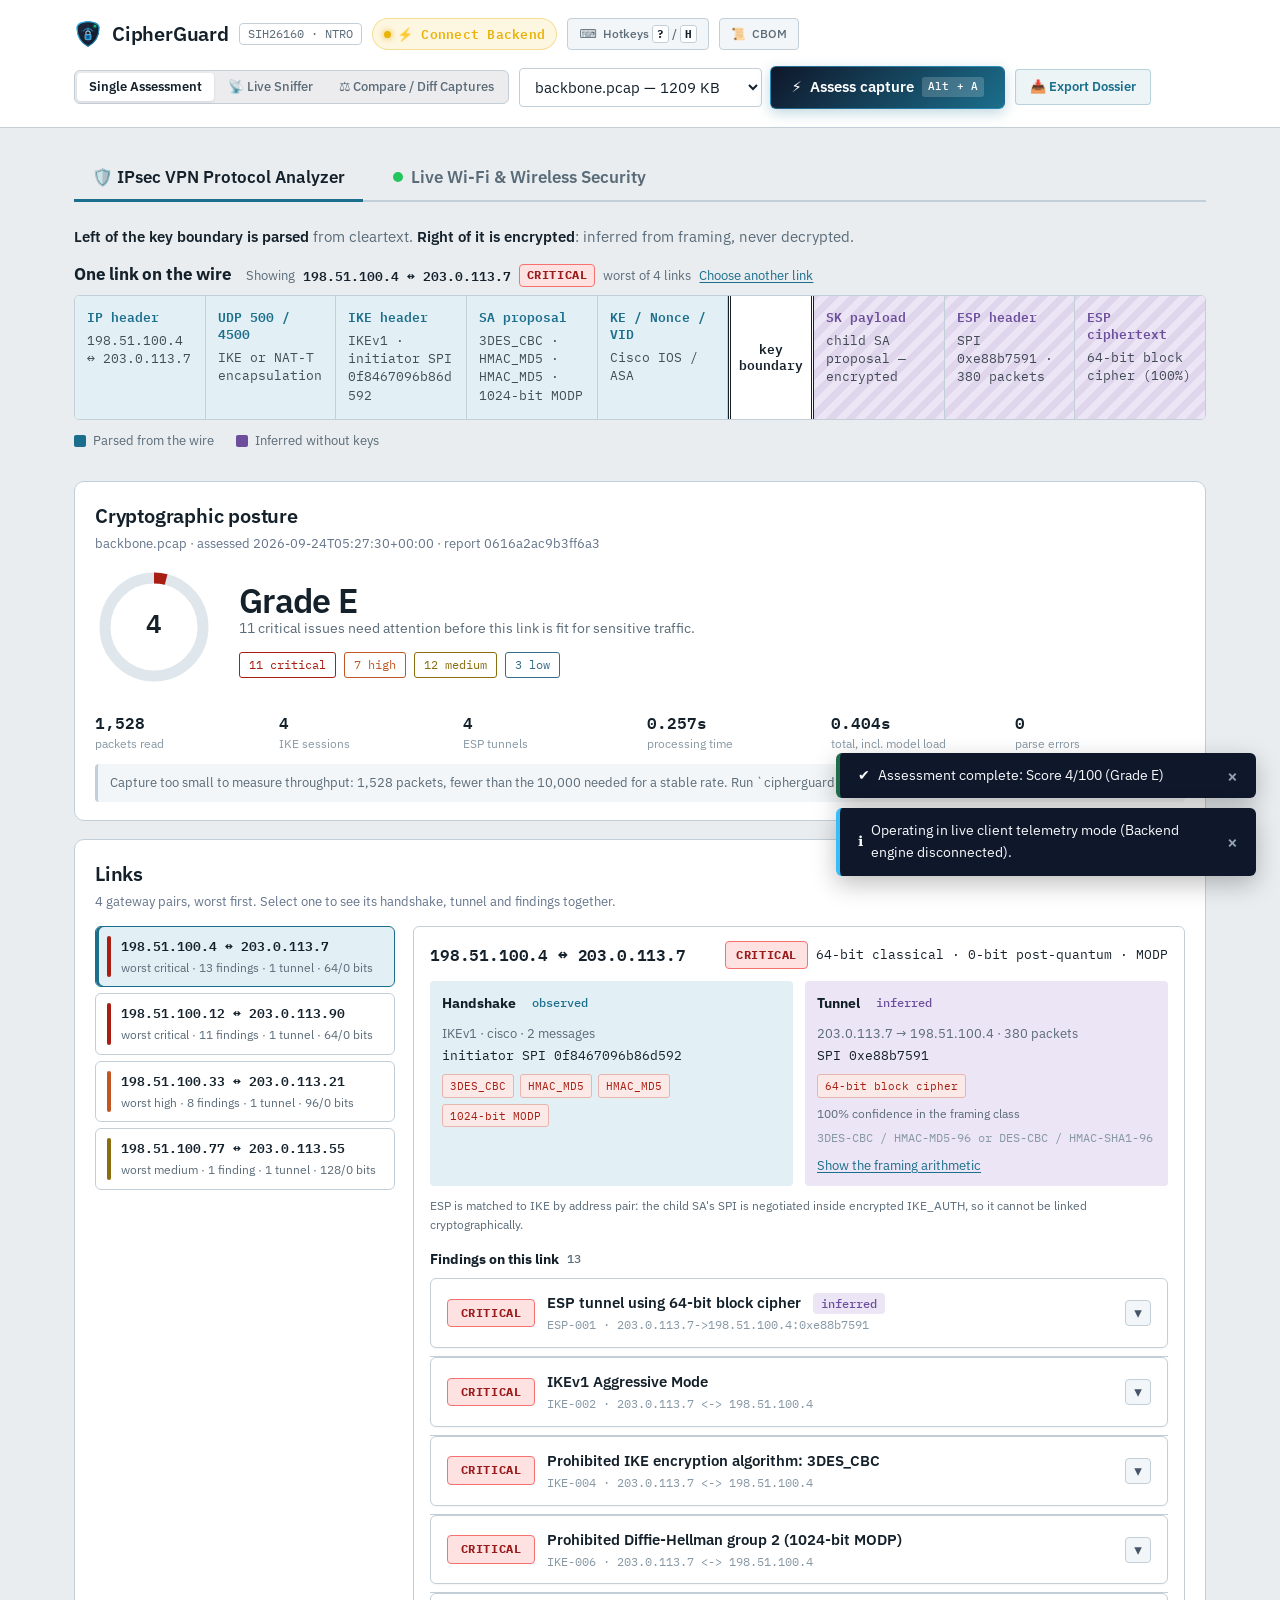
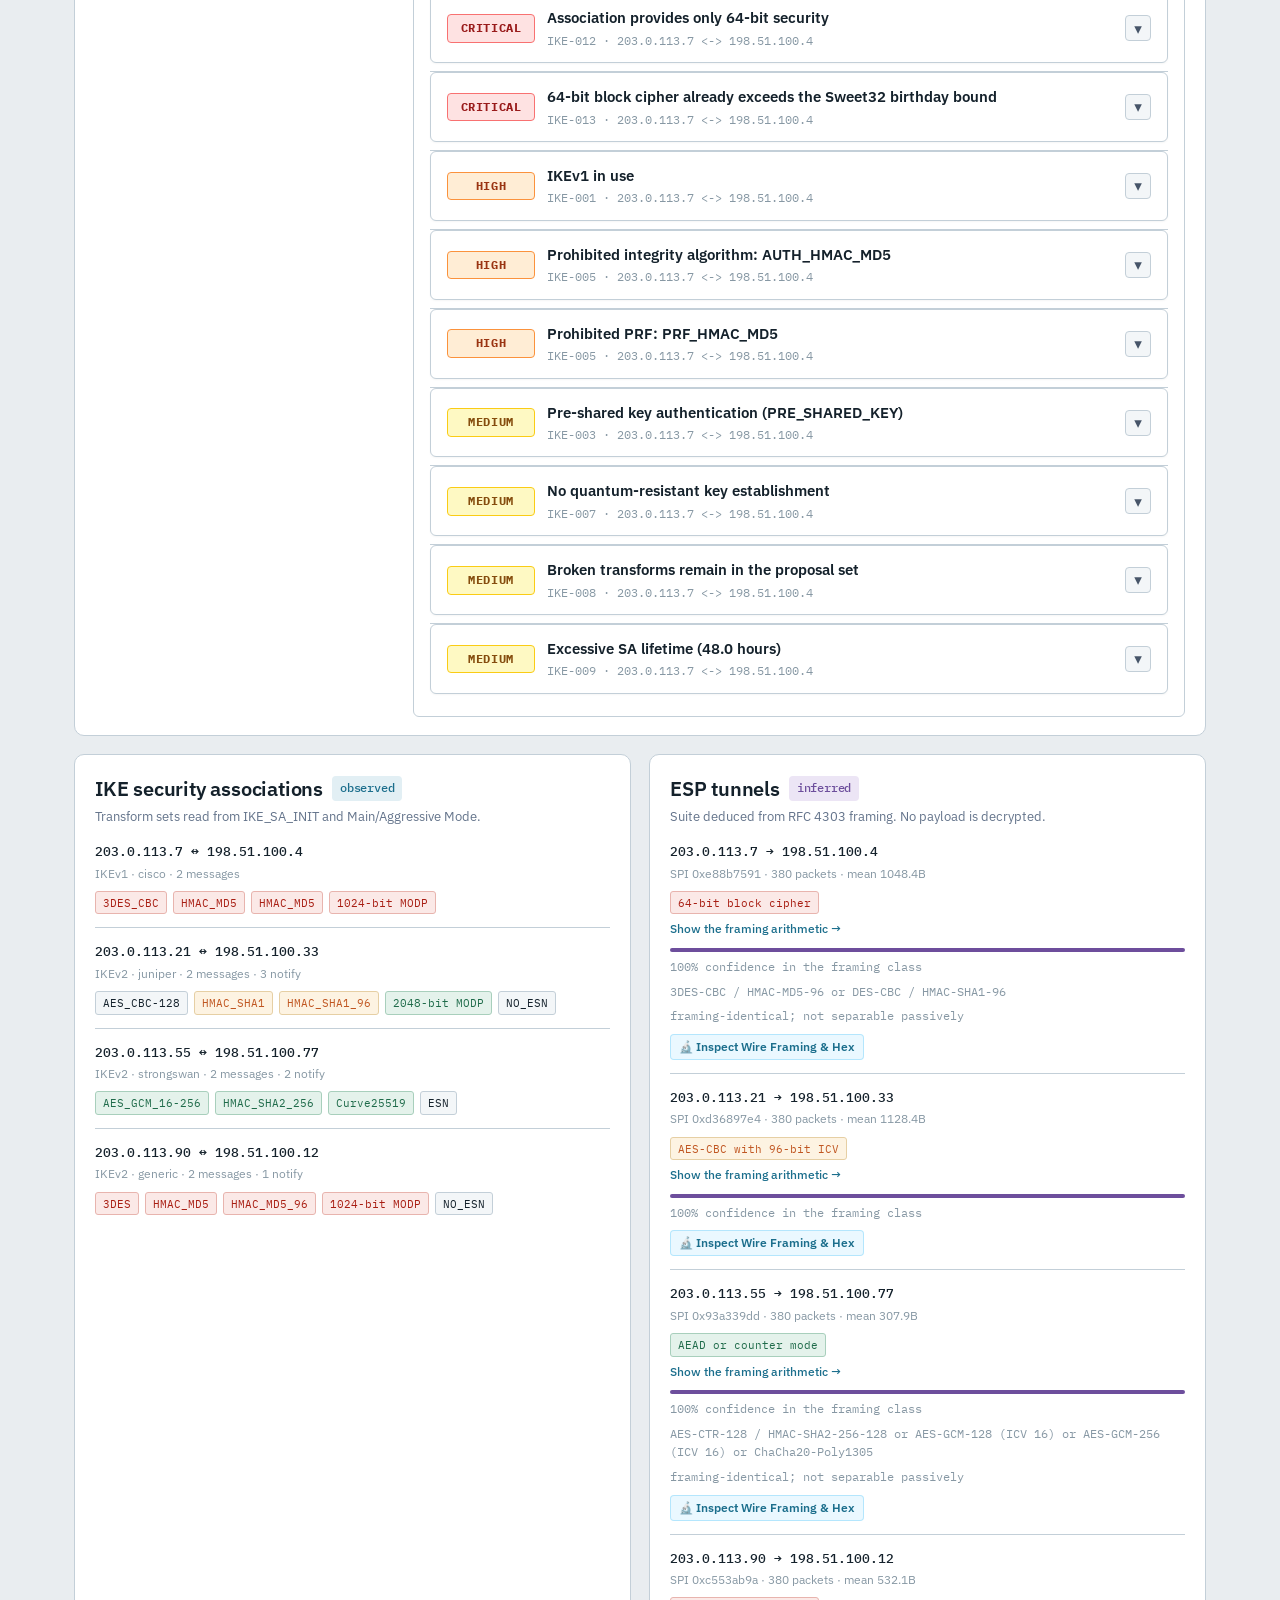
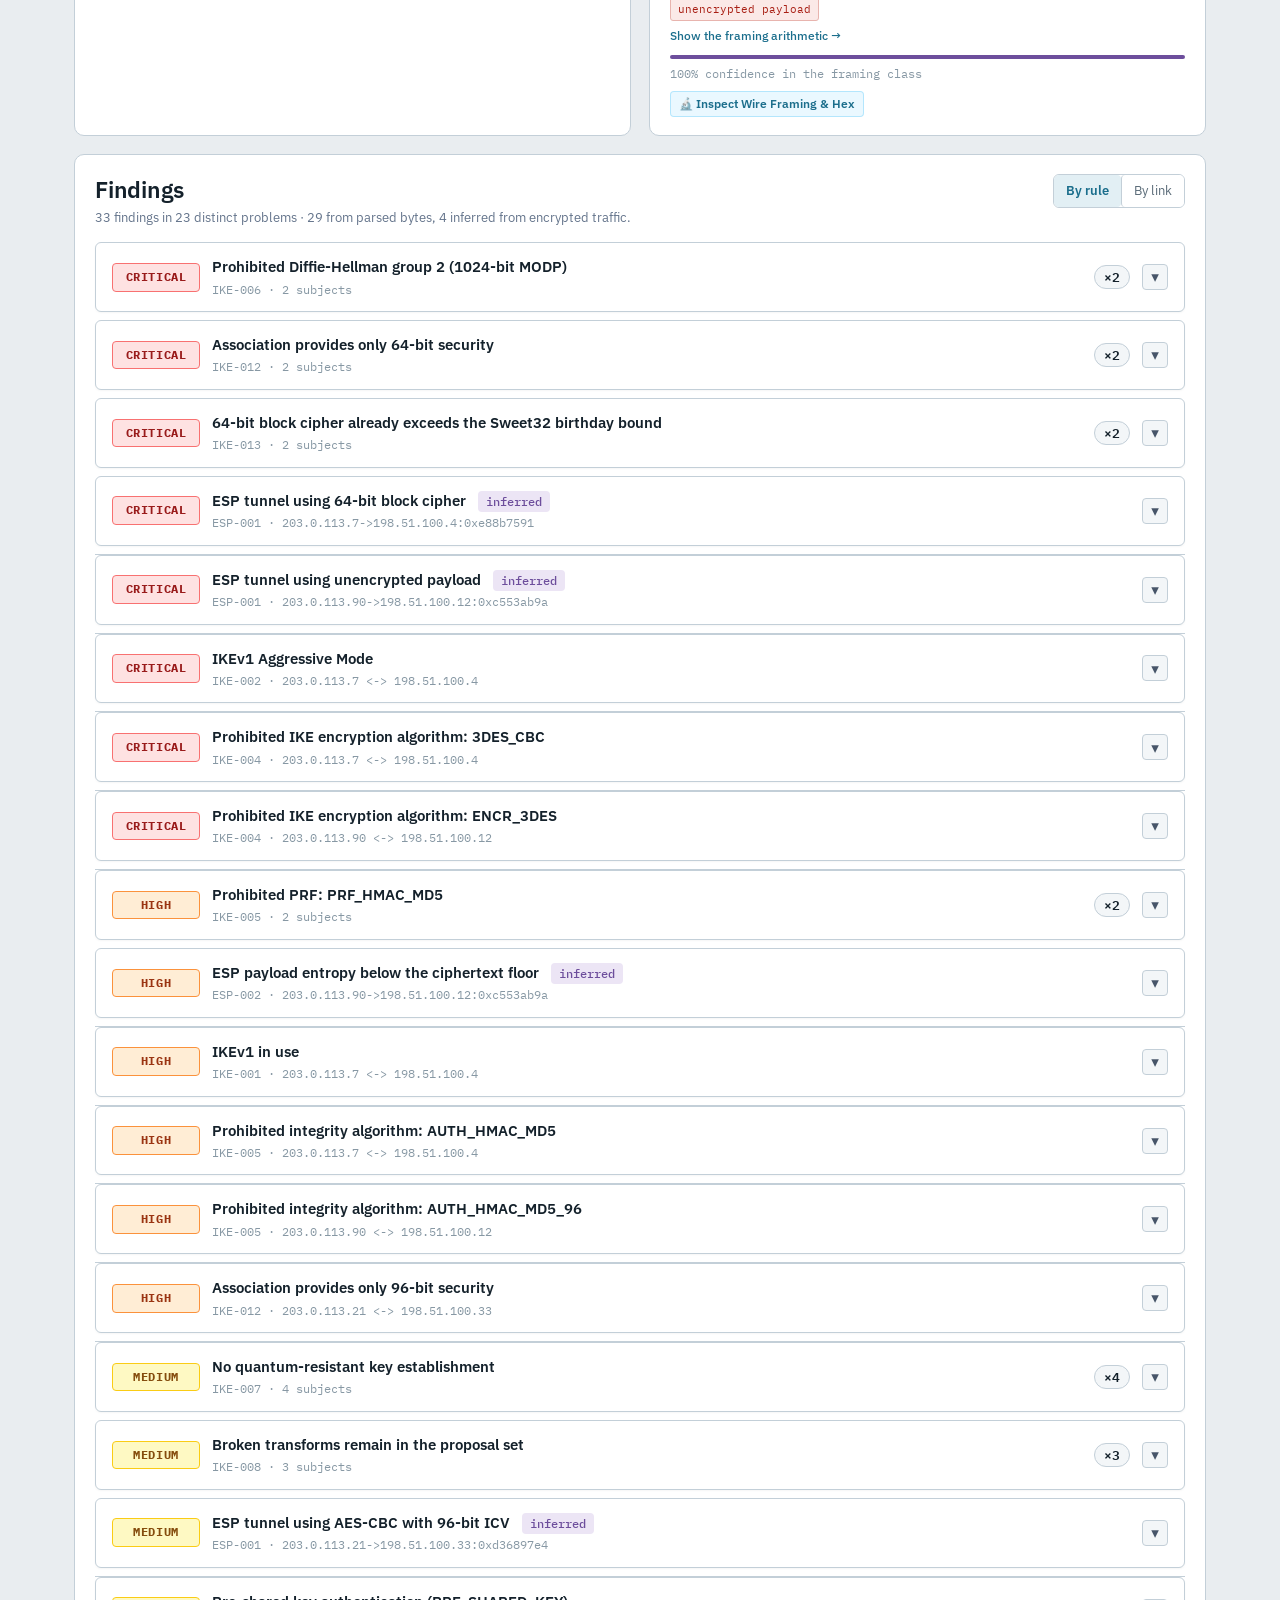
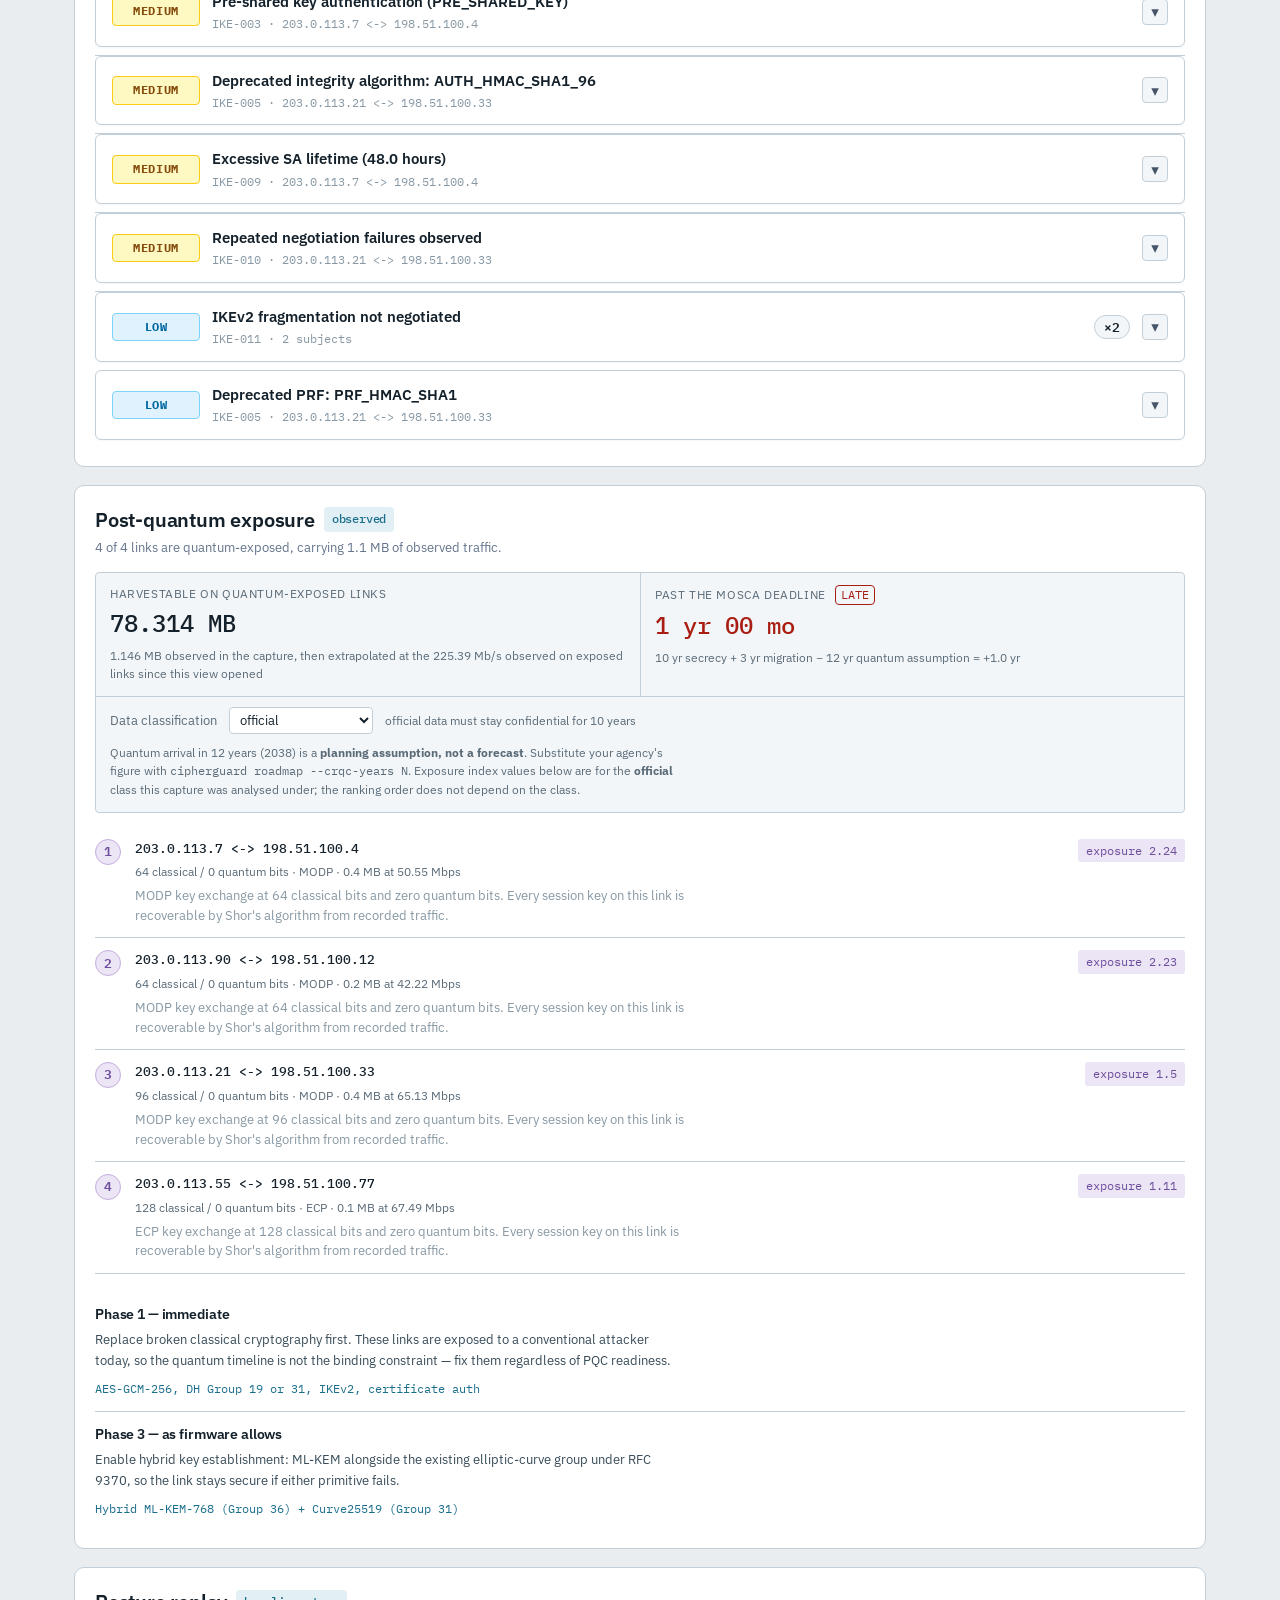
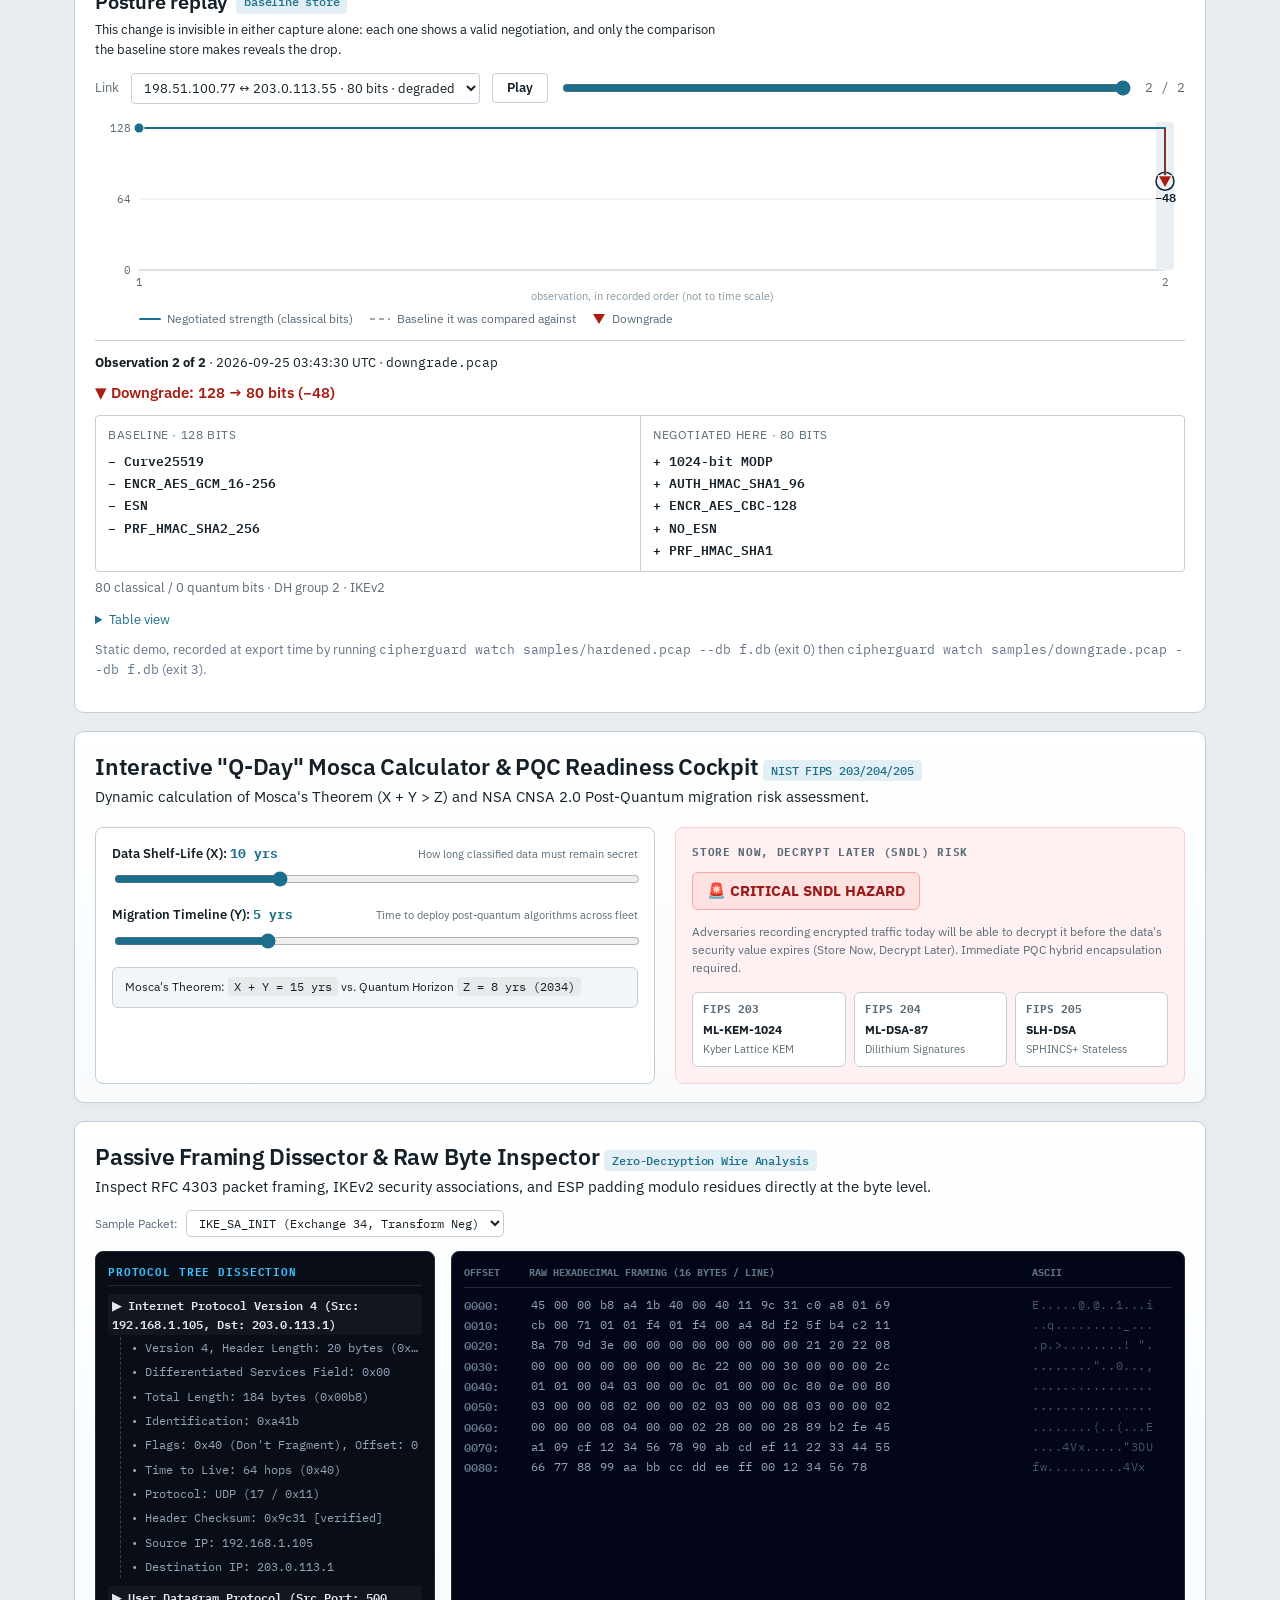
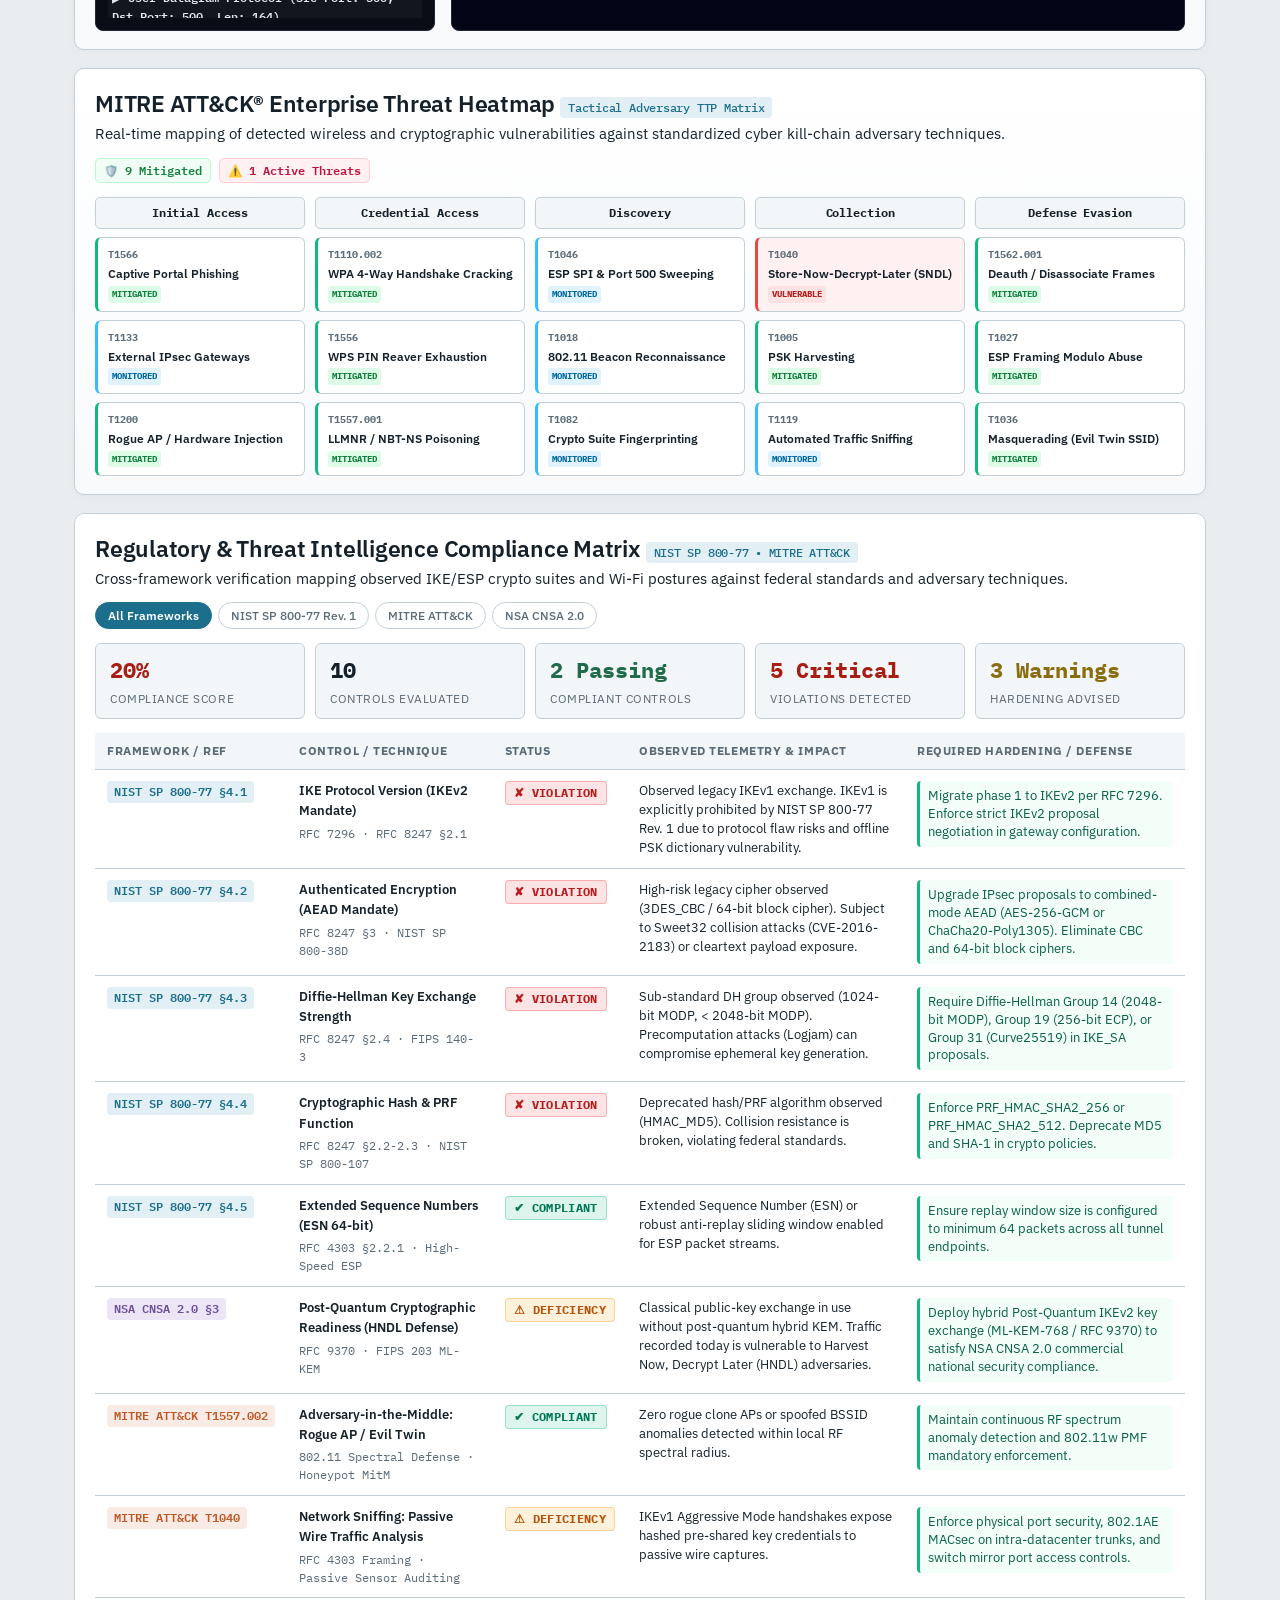
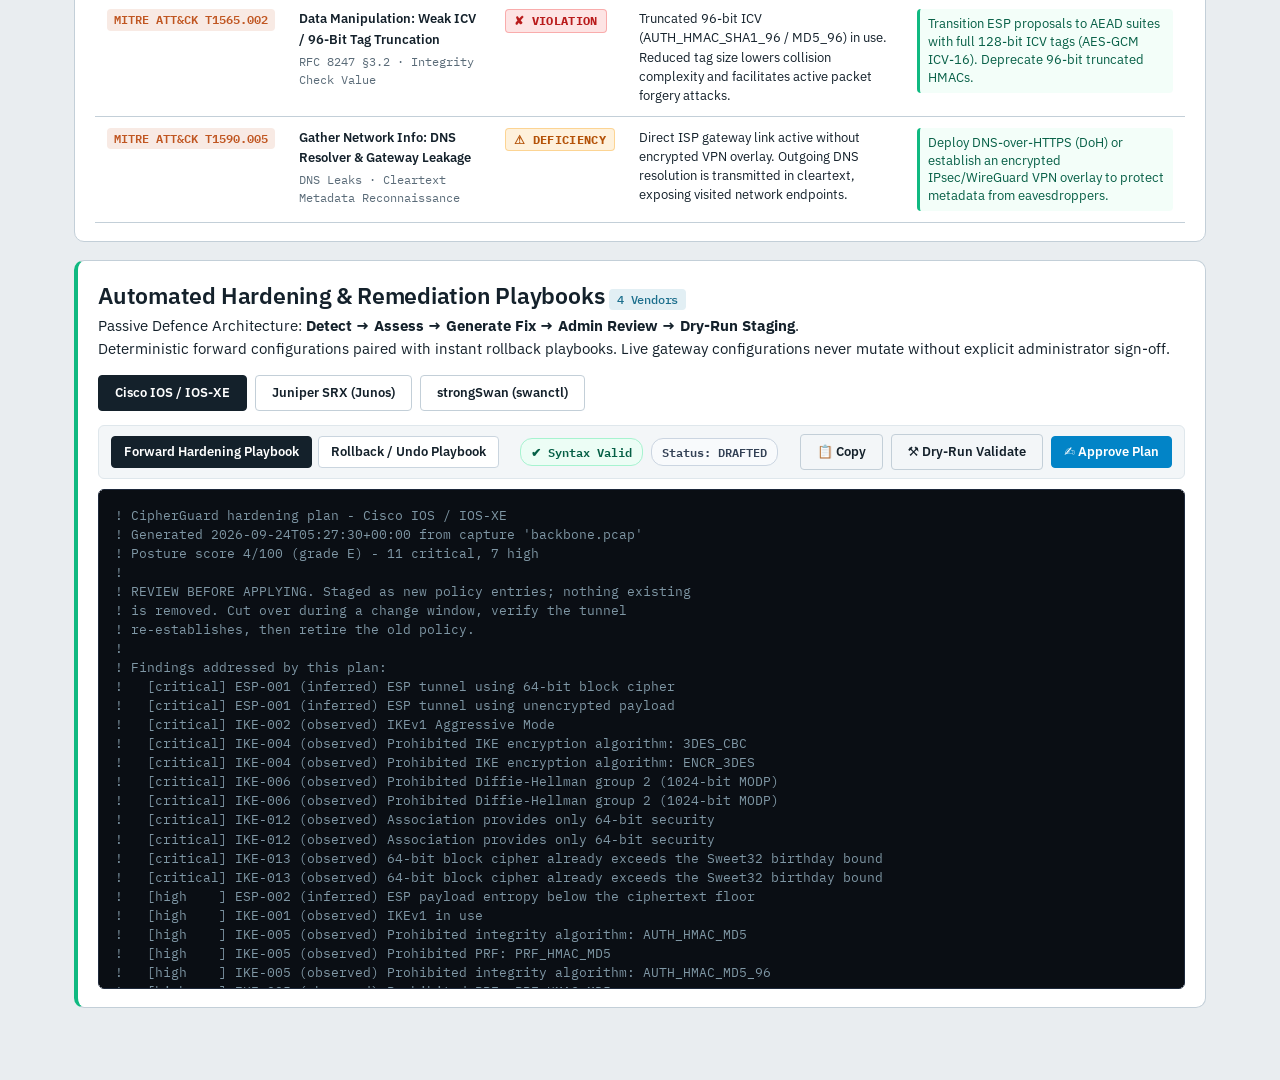
==== commit 8094ab13: "feat: add posture replay, harvest clock live counter, and shared evidence retention - Add posture re" ====
--- a/docs/index.html
+++ b/docs/index.html
@@ -488,8 +488,46 @@
       <section class="panel" style="margin-bottom:18px">
         <h2>Post-quantum exposure <span class="domain-tag obs">observed</span></h2>
         <div class="sub" id="pqsub">Links ranked by what an adversary recording traffic today could read later.</div>
-        <div id="mosca"></div>
+        <div class="hclock" id="hclock" role="group" aria-label="Harvest clock" hidden>
+          <div class="hclock-read">
+            <div class="hclock-label">Harvestable on quantum-exposed links</div>
+            <div class="hclock-value" id="hclock-bytes">&mdash;</div>
+            <div class="hclock-meta" id="hclock-rate"></div>
+          </div>
+          <div class="hclock-read" id="hclock-mosca">
+            <div class="hclock-label"><span id="hclock-mosca-label">Mosca deadline</span>
+              <span class="hclock-status" id="hclock-status"></span></div>
+            <div class="hclock-value" id="hclock-deadline" aria-live="polite">&mdash;</div>
+            <div class="hclock-meta" id="hclock-terms"></div>
+          </div>
+          <div class="hclock-foot">
+            <label for="hclock-class">Data classification</label>
+            <select id="hclock-class"></select>
+            <span class="hclock-meta" id="hclock-secrecy"></span>
+          </div>
+          <p class="hclock-note" id="hclock-note"></p>
+        </div>
         <div id="pqlinks"><div class="empty">No links assessed yet.</div></div>
+      </section>
+
+      <section class="panel replay" id="replay-panel" style="margin-bottom:18px" aria-labelledby="replay-title">
+        <h2 id="replay-title">Posture replay <span class="domain-tag obs">baseline store</span></h2>
+        <p class="replay-point">This change is invisible in either capture alone: each one shows a valid negotiation, and only the comparison the baseline store makes reveals the drop.</p>
+        <div class="replay-controls" id="replay-controls" hidden>
+          <label for="replay-link">Link</label>
+          <select id="replay-link"></select>
+          <button type="button" class="ghost" id="replay-play" aria-pressed="false">Play</button>
+          <input type="range" id="replay-scrub" min="0" max="0" value="0" step="1" aria-label="Observation">
+          <span class="replay-pos" id="replay-pos"></span>
+        </div>
+        <div class="replay-chart" id="replay-chart"></div>
+        <div class="replay-detail" id="replay-detail"></div>
+        <details class="replay-table" id="replay-table-wrap" hidden>
+          <summary>Table view</summary>
+          <div id="replay-table"></div>
+        </details>
+        <div class="empty" id="replay-empty">Loading the baseline store&hellip;</div>
+        <div class="sub replay-source" id="replay-source"></div>
       </section>
       <!-- Interactive Q-Day Post-Quantum Mosca Cockpit -->
       <section class="panel pqc-mosca-cockpit" id="pqc-mosca-cockpit" style="margin-bottom:18px">
--- a/docs/css/dashboard.css
+++ b/docs/css/dashboard.css
@@ -489,12 +489,57 @@
 }
 
 /* ---------- post-quantum exposure ---------- */
-.mosca{
-  padding:11px 14px;border-radius:4px;margin-bottom:14px;
-  font-size:.87rem;line-height:1.5;
-}
-.mosca.late{background:#fbe9e7;color:#7d1810;border:1px solid #e8b4ae}
-.mosca.ok{background:#e4f2eb;color:#17513a;border:1px solid #a8cfbc}
+
+/* Harvest clock. Read like a gauge on an instrument panel: flat, bordered,
+   tabular numerals so digits do not jitter as they change. "Late" is carried
+   by the critical colour on the reading and a plain text tag, never by glow,
+   shadow or motion. */
+.hclock{
+  display:grid;grid-template-columns:repeat(2,minmax(0,1fr));
+  border:1px solid var(--rule);border-radius:var(--radius-sm);
+  background:var(--sunk);margin-bottom:14px;
+}
+.hclock[hidden]{display:none}
+.hclock-read{padding:12px 14px;min-width:0}
+.hclock-read + .hclock-read{border-left:1px solid var(--rule)}
+.hclock-label{
+  font-size:var(--text-xs);color:var(--muted);
+  text-transform:uppercase;letter-spacing:.05em;
+}
+.hclock-value{
+  font-family:var(--mono);font-size:var(--text-xl);font-weight:500;
+  font-variant-numeric:tabular-nums;color:var(--ink);
+  margin-top:2px;white-space:nowrap;overflow:hidden;text-overflow:ellipsis;
+}
+.hclock-read.is-late .hclock-value{color:var(--crit)}
+.hclock-meta{font-size:var(--text-xs);color:var(--muted);margin-top:4px}
+.hclock-status{
+  display:inline-block;margin-left:6px;padding:0 5px;
+  border:1px solid currentColor;border-radius:var(--radius-sm);
+  font-family:var(--mono);letter-spacing:0;
+}
+.hclock-status.is-late{color:var(--crit)}
+.hclock-status.is-ok{color:var(--ok)}
+.hclock-foot{
+  grid-column:1/-1;display:flex;flex-wrap:wrap;align-items:baseline;gap:6px 12px;
+  padding:10px 14px;border-top:1px solid var(--rule);
+}
+.hclock-foot label{font-size:var(--text-sm);color:var(--muted)}
+.hclock-foot select{
+  font-family:var(--sans);font-size:var(--text-sm);color:var(--ink);
+  background:var(--surface);border:1px solid var(--rule);border-radius:var(--radius-sm);
+  padding:3px 6px;min-width:9rem;
+}
+.hclock-foot .hclock-meta{margin-top:0}
+.hclock-note{
+  grid-column:1/-1;margin:0;padding:0 14px 12px;
+  font-size:var(--text-xs);color:var(--muted);max-width:86ch;
+}
+.hclock-note code{font-family:var(--mono);font-size:inherit}
+@media (max-width:640px){
+  .hclock{grid-template-columns:1fr}
+  .hclock-read + .hclock-read{border-left:none;border-top:1px solid var(--rule)}
+}
 .pql{
   display:flex;gap:14px;align-items:flex-start;
   padding:12px 0;border-bottom:1px solid var(--rule);
@@ -523,6 +568,84 @@
 .phase h3{font-size:.86rem;margin-bottom:4px}
 .phase p{font-size:.83rem;color:#374b58;max-width:74ch}
 .phase .tgt{font-family:var(--mono);font-size:.75rem;color:var(--observed);margin-top:5px}
+
+/* ---------- posture replay ---------- */
+
+/* One measured series (observed teal), a neutral dashed reference for the
+   baseline it was judged against, and downgrades in the reserved critical
+   colour with their own shape and a label, so none of them depends on colour
+   alone. The reference grey #848f98 was chosen with the dataviz palette
+   validator: it separates from the teal for protan/deutan/tritan and normal
+   vision and still clears 3:1 on the panel surface; the dashboard's --muted
+   slate did not. */
+.replay-point{margin:2px 0 12px;font-size:var(--text-sm);color:var(--ink);max-width:80ch}
+.replay-controls{display:flex;flex-wrap:wrap;align-items:center;gap:8px 12px;margin-bottom:10px}
+.replay-controls[hidden]{display:none}
+.replay-controls label{font-size:var(--text-sm);color:var(--muted)}
+.replay-controls select{min-width:0;max-width:100%;padding:5px 8px;font-size:var(--text-sm)}
+.replay-controls button{padding:5px 14px;font-size:var(--text-sm)}
+.replay-controls input[type=range]{flex:1 1 160px;min-width:120px;accent-color:var(--observed)}
+.replay-pos{font-family:var(--mono);font-size:var(--text-sm);color:var(--muted);font-variant-numeric:tabular-nums}
+.replay-chart{position:relative;min-height:0}
+.rp-svg{display:block;max-width:100%;overflow:visible}
+.rp-grid{stroke:#e3e9ee;stroke-width:1}
+.rp-axis{stroke:var(--rule);stroke-width:1}
+.rp-tick{font-family:var(--mono);font-size:11px;fill:var(--muted);font-variant-numeric:tabular-nums}
+.rp-axis-title{font-size:11px;fill:var(--faint)}
+.rp-line{fill:none;stroke:var(--observed);stroke-width:2;stroke-linejoin:round;stroke-linecap:round}
+.rp-ref{fill:none;stroke:#848f98;stroke-width:1.5;stroke-dasharray:5 4}
+.rp-mark{fill:var(--observed);stroke:var(--surface);stroke-width:2;paint-order:stroke}
+.rp-mark.rp-unconf{fill:var(--surface);stroke:var(--observed);stroke-width:2}
+.rp-mark.rp-down{fill:var(--crit)}
+.rp-drop{stroke:var(--crit);stroke-width:1.5}
+.rp-dlabel{font-family:var(--mono);font-size:12px;font-weight:600;fill:var(--ink)}
+.rp-cursor .rp-band{fill:#e9eff3}
+.rp-cursor .rp-current{fill:none;stroke:var(--ink);stroke-width:1.5}
+.rp-cursor{transition:transform .3s ease}
+.rp-hit{fill:transparent;cursor:pointer}
+.rp-tip{
+  position:absolute;pointer-events:none;white-space:nowrap;
+  background:var(--ink);color:#fff;font-family:var(--mono);font-size:11px;
+  padding:3px 7px;border-radius:var(--radius-sm);
+}
+.rp-tip[hidden]{display:none}
+.rp-legend{display:flex;flex-wrap:wrap;gap:4px 16px;margin:6px 0 12px 44px;font-size:var(--text-xs);color:var(--muted)}
+.rp-key{display:inline-flex;align-items:center;gap:6px}
+.replay-detail{border-top:1px solid var(--rule);padding-top:12px}
+.rp-head{font-size:var(--text-sm);color:var(--ink)}
+.rp-cap{font-family:var(--mono)}
+.rp-verdict{margin-top:8px;font-size:var(--text-base);font-weight:600;color:var(--ink)}
+.rp-verdict.is-down{color:var(--crit)}
+.rp-why{font-size:var(--text-xs);color:var(--muted)}
+.rp-strength{margin-top:6px;font-size:var(--text-sm);color:var(--muted)}
+.rp-tx{list-style:none;margin:6px 0 0;padding:0;font-family:var(--mono);font-size:var(--text-sm)}
+.rp-tx li{padding:1px 0}
+.rp-tx li.gone,.rp-tx li.new{font-weight:600}
+.rp-compare{display:grid;grid-template-columns:repeat(2,minmax(0,1fr));gap:0;margin-top:10px;
+  border:1px solid var(--rule);border-radius:var(--radius-sm)}
+.rp-col{padding:10px 12px;min-width:0}
+.rp-col + .rp-col{border-left:1px solid var(--rule)}
+.rp-col-h{font-size:var(--text-xs);color:var(--muted);text-transform:uppercase;letter-spacing:.05em}
+.rp-col .rp-tx{overflow-wrap:anywhere}
+.replay-table{margin-top:12px}
+.replay-table[hidden]{display:none}
+.replay-table summary{cursor:pointer;font-size:var(--text-sm);color:var(--observed)}
+.rp-table{width:100%;border-collapse:collapse;margin-top:8px;font-size:var(--text-xs)}
+.rp-table th,.rp-table td{text-align:left;padding:4px 8px;border-bottom:1px solid var(--rule);vertical-align:top}
+.rp-table td:nth-child(4),.rp-table td:nth-child(5),.rp-table td:nth-child(7){
+  font-family:var(--mono);font-variant-numeric:tabular-nums}
+.rp-table tr.is-down td:nth-child(6){color:var(--crit);font-weight:600}
+.replay-table > div{overflow-x:auto}
+.replay-source{margin-top:10px}
+.replay-source code{font-family:var(--mono);font-size:inherit}
+@media (max-width:640px){
+  .rp-compare{grid-template-columns:1fr}
+  .rp-col + .rp-col{border-left:none;border-top:1px solid var(--rule)}
+  .rp-legend{margin-left:0}
+}
+@media (prefers-reduced-motion:reduce){
+  .rp-cursor{transition:none}
+}
 
 /* ---------- remediation ---------- */
 .plat-row{display:flex;gap:8px;flex-wrap:wrap;margin-bottom:12px}
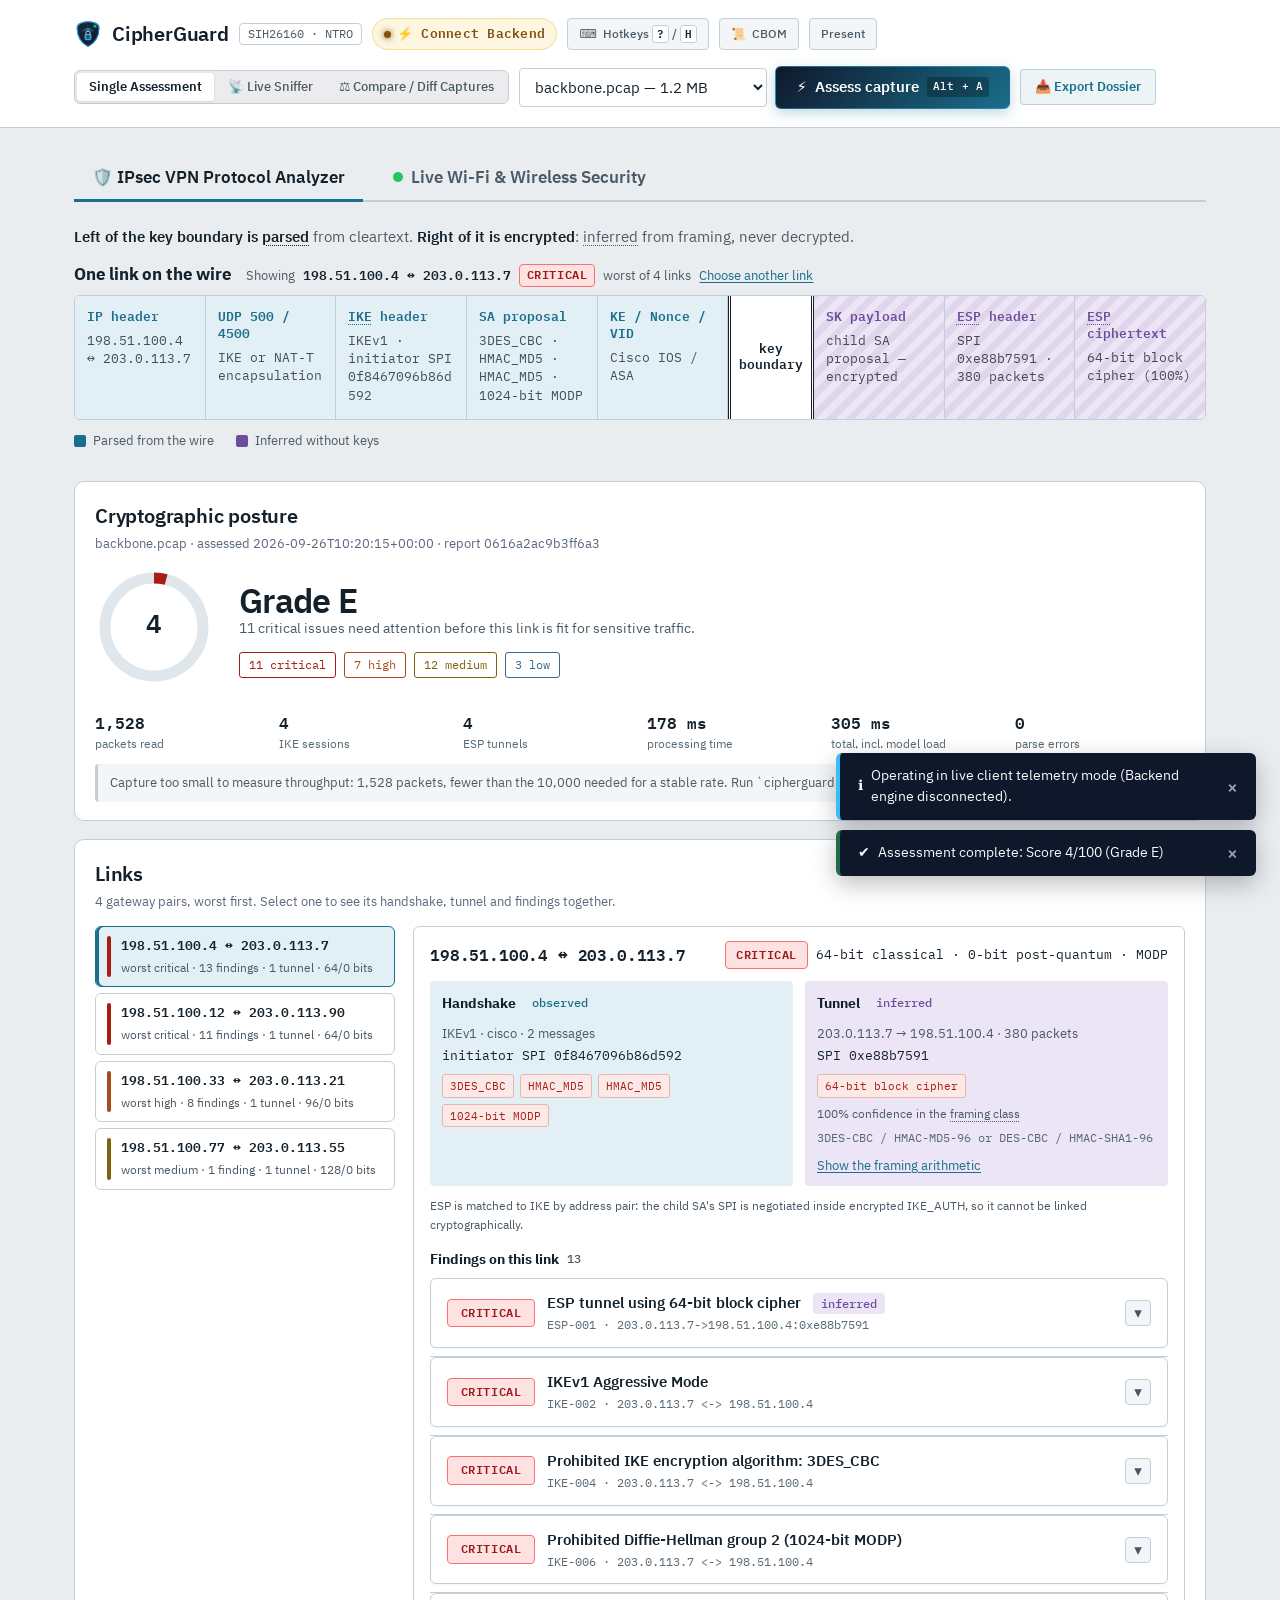
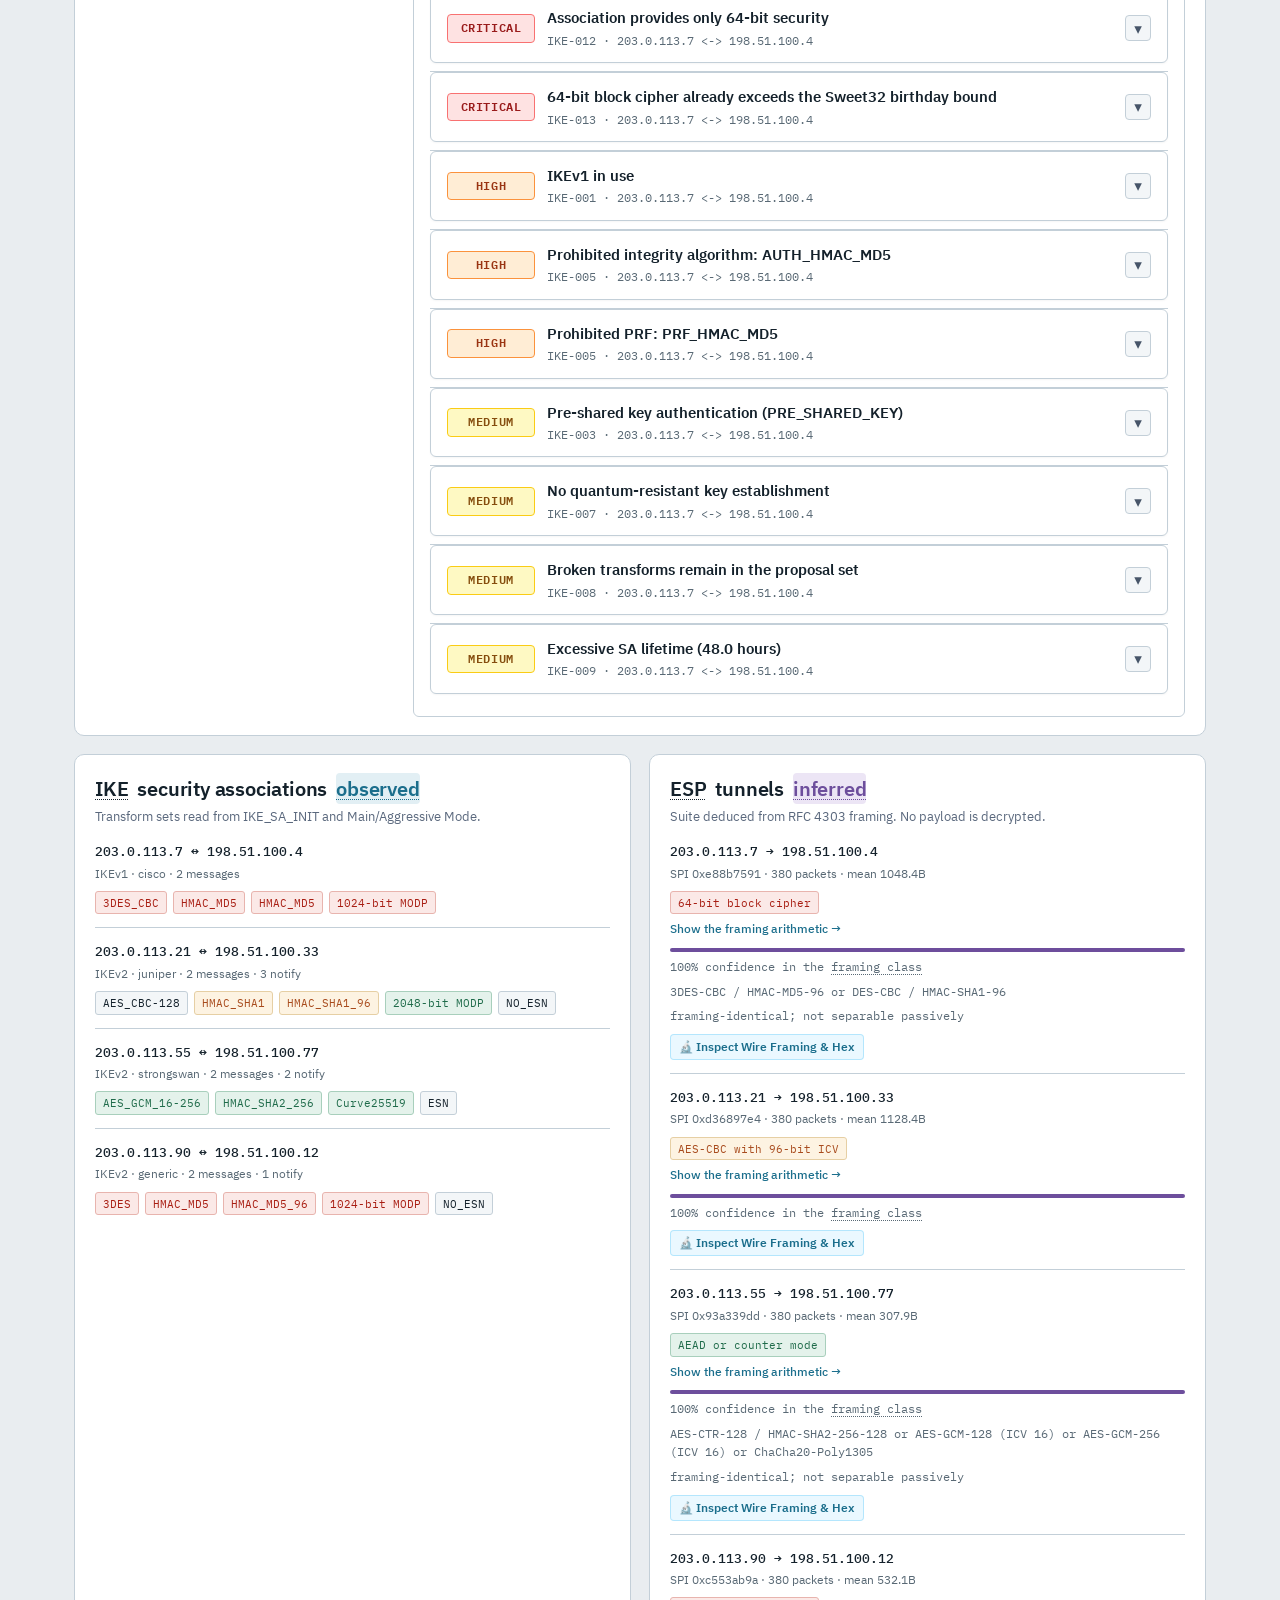
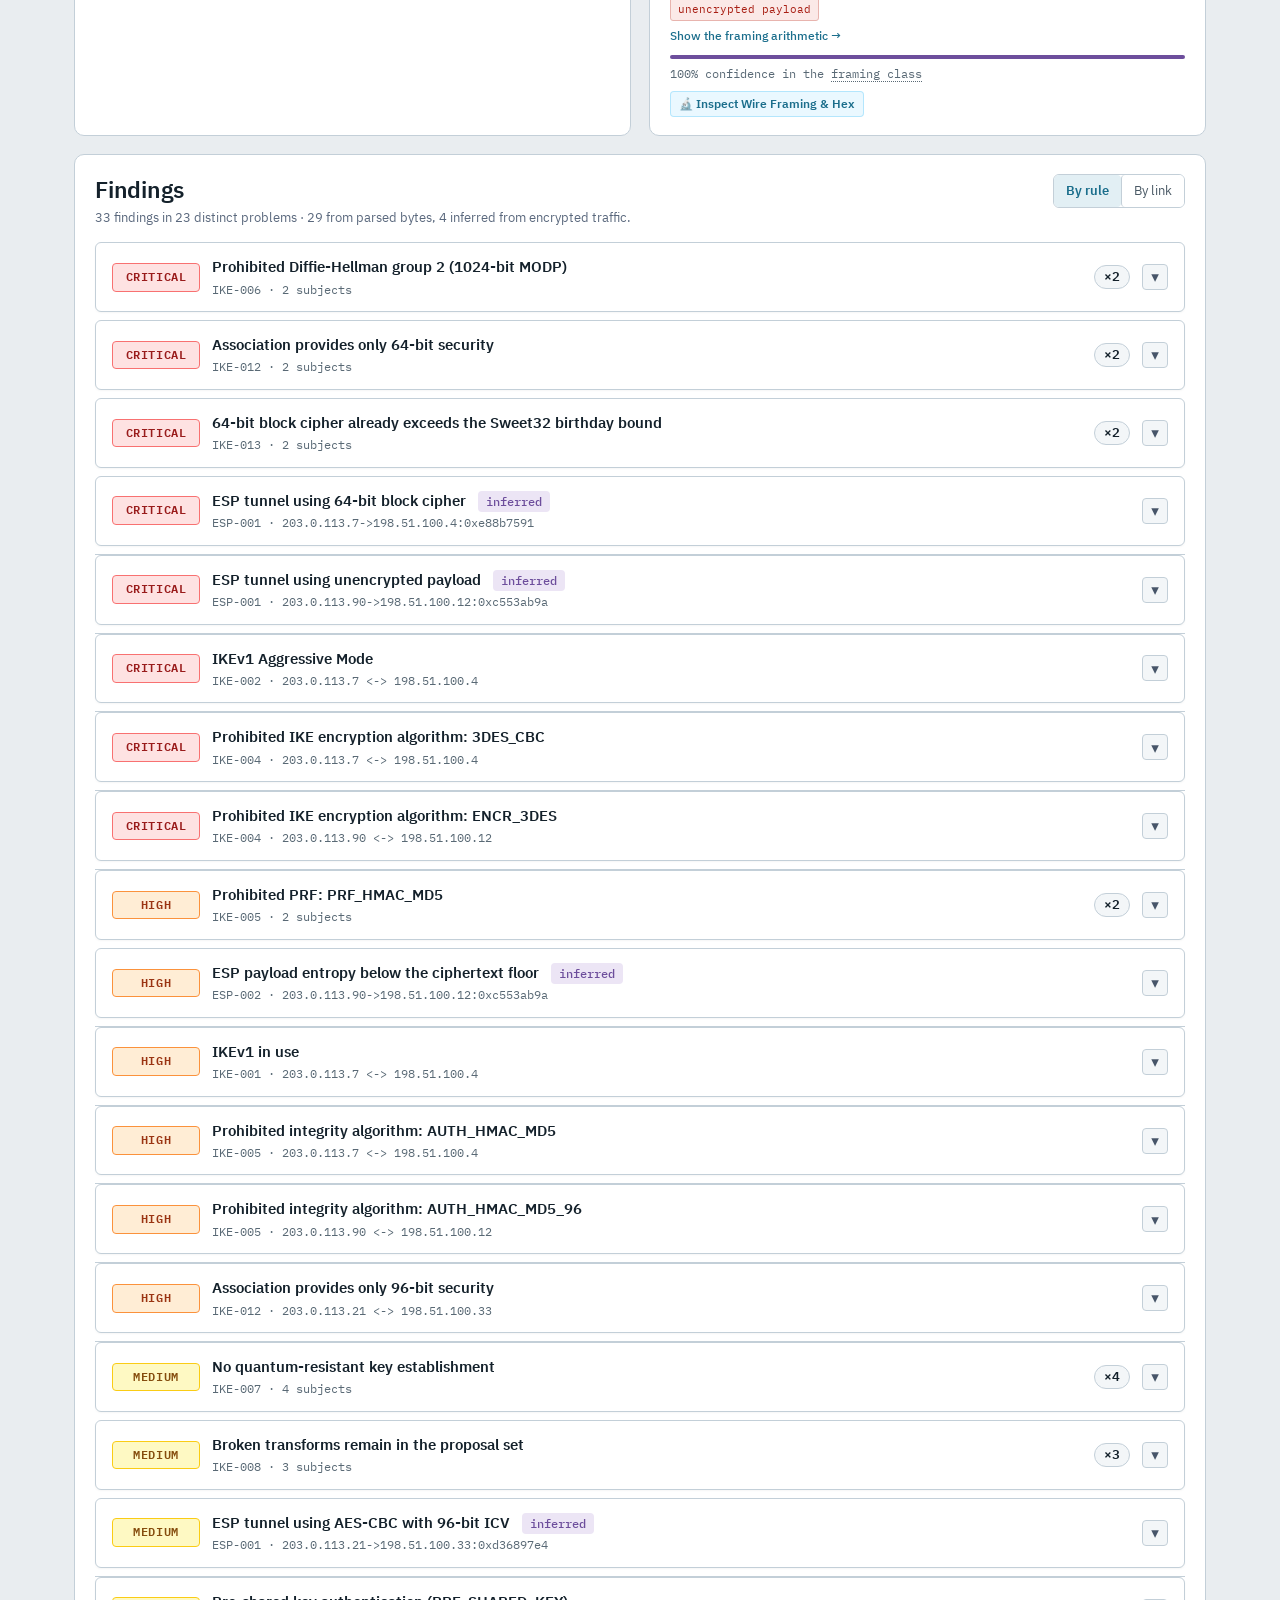
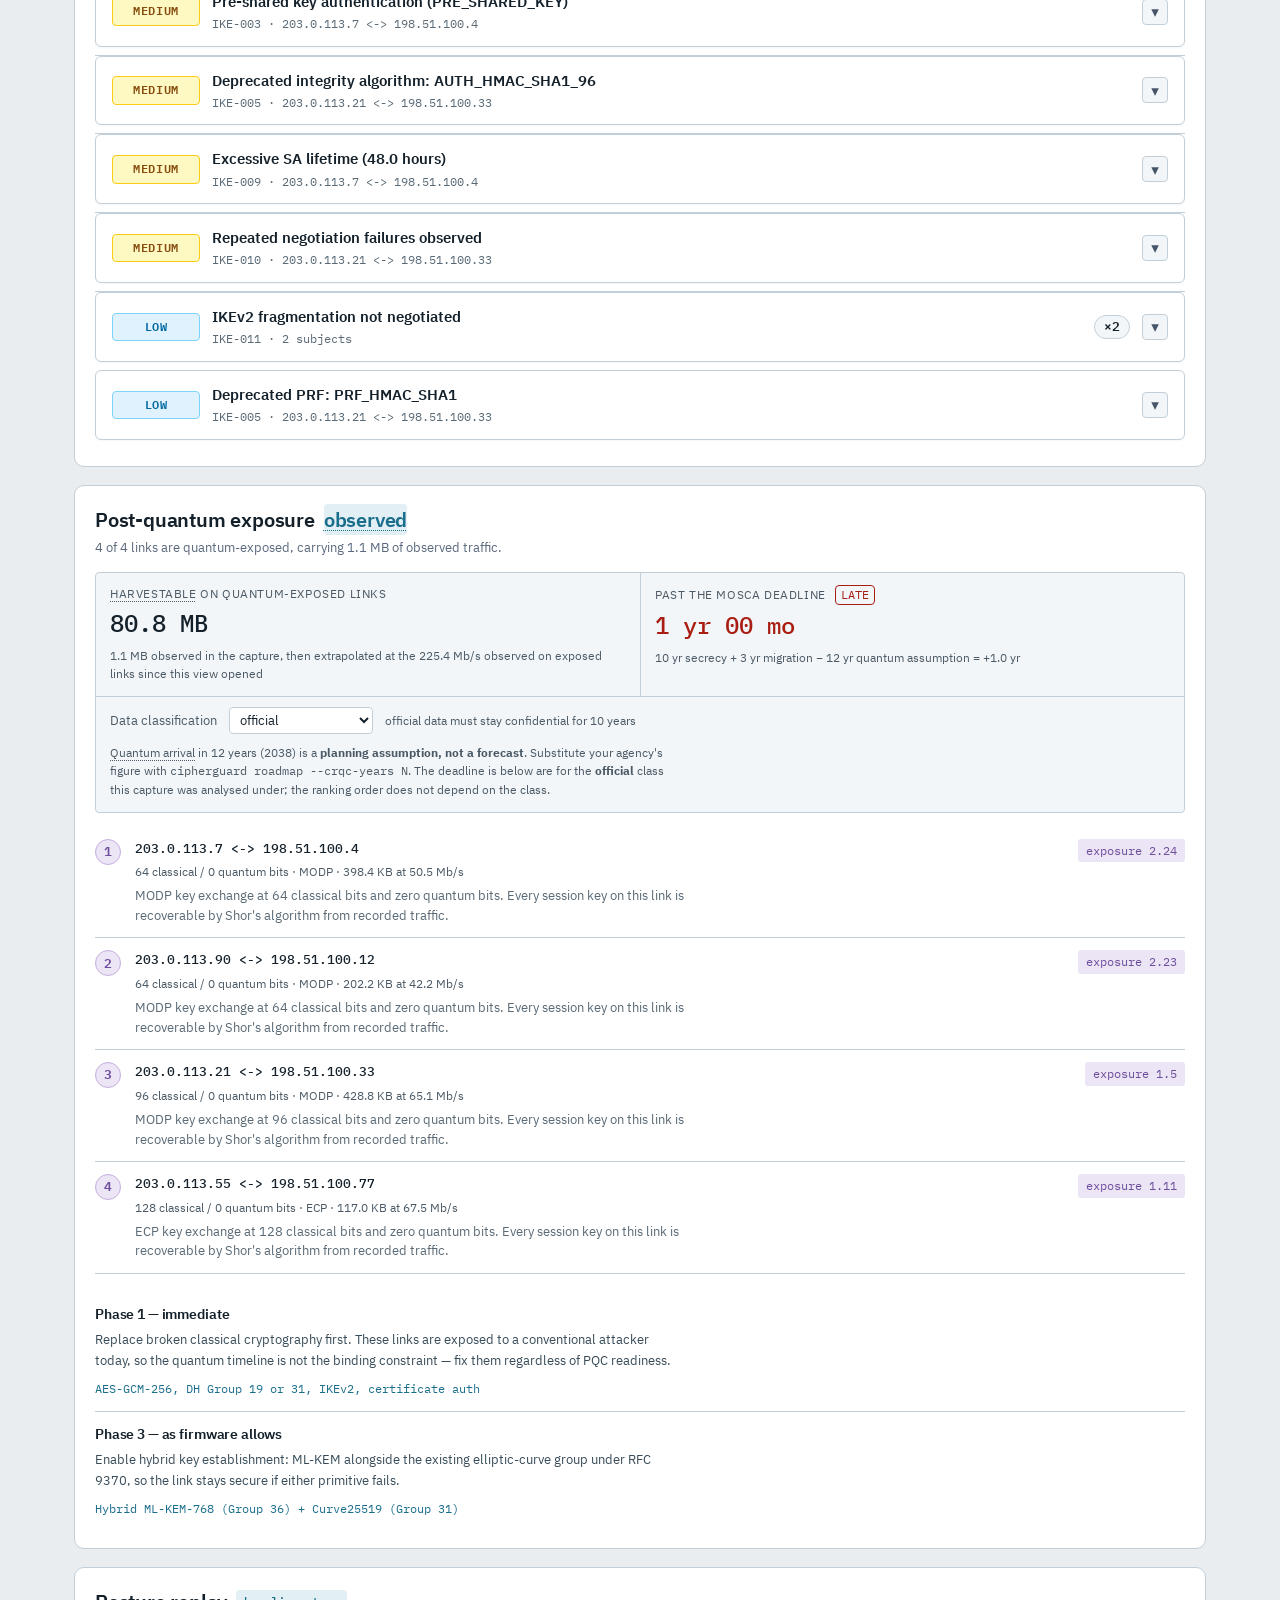
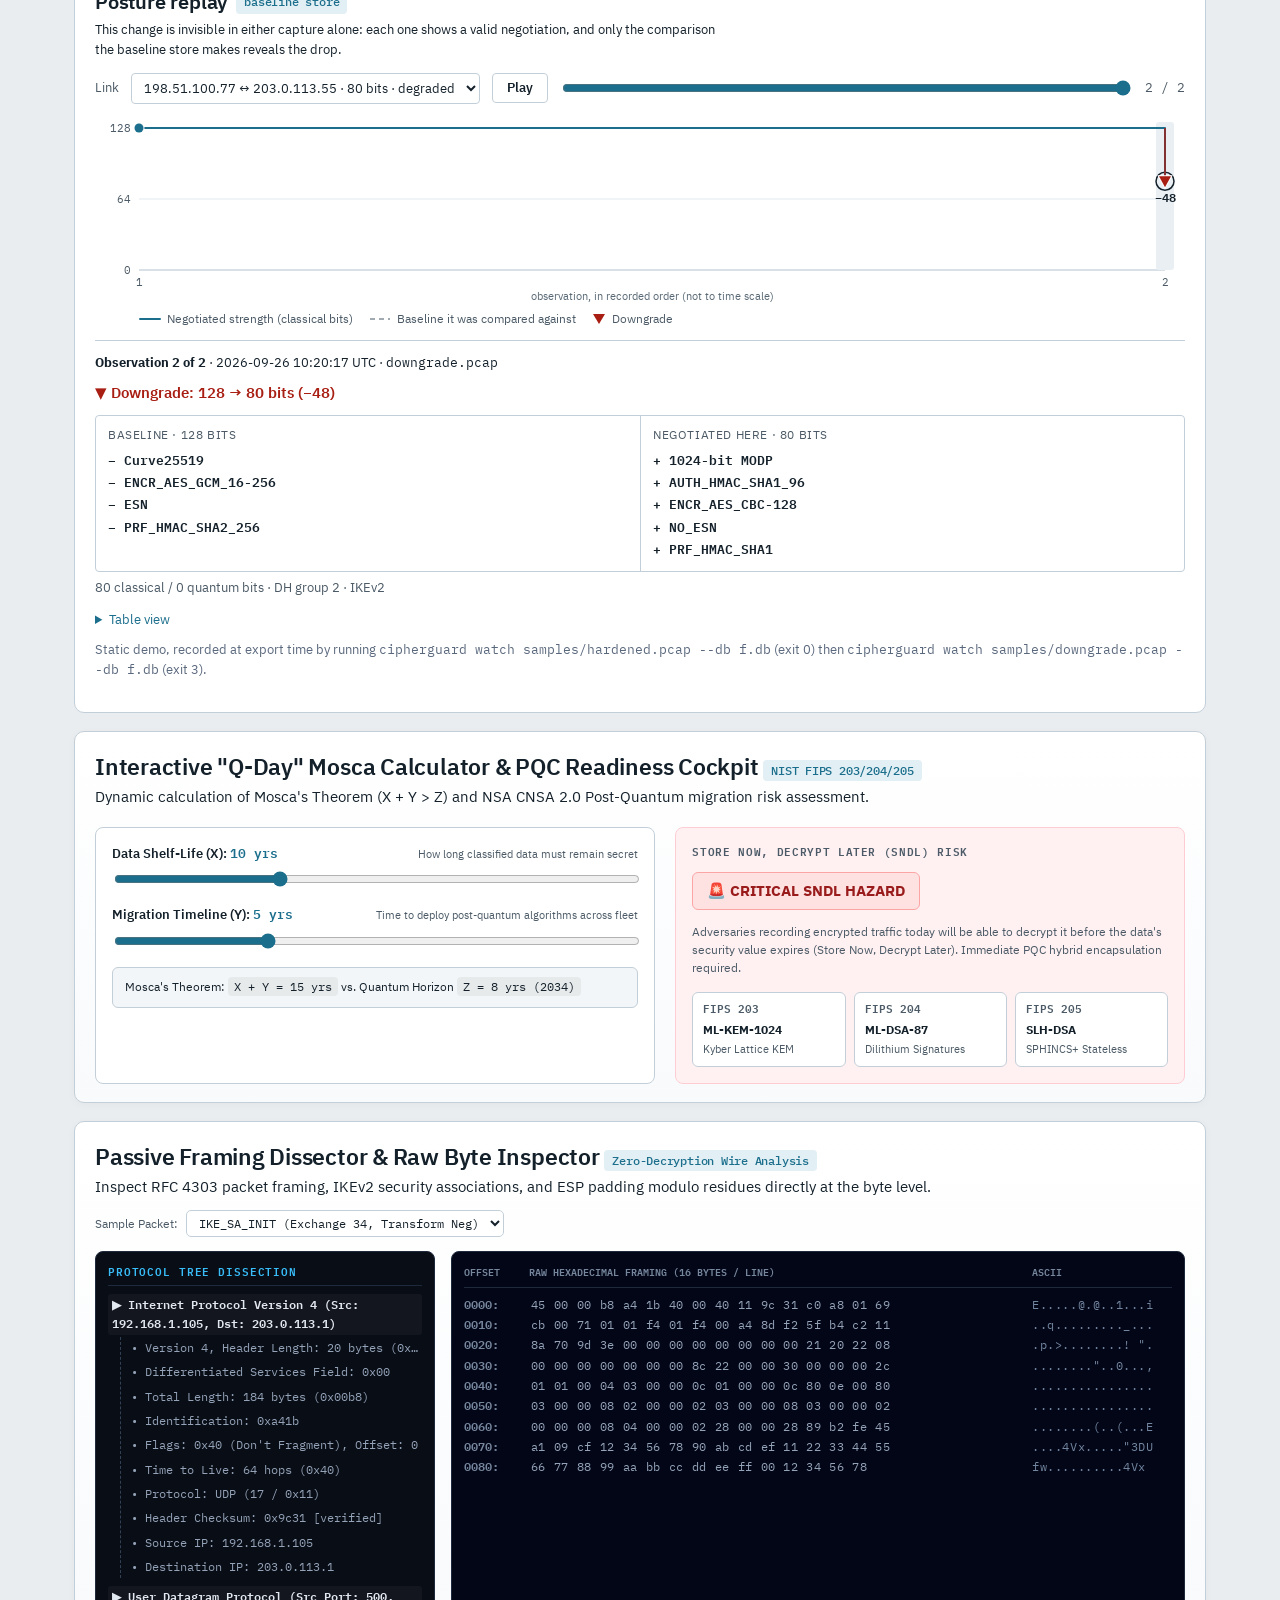
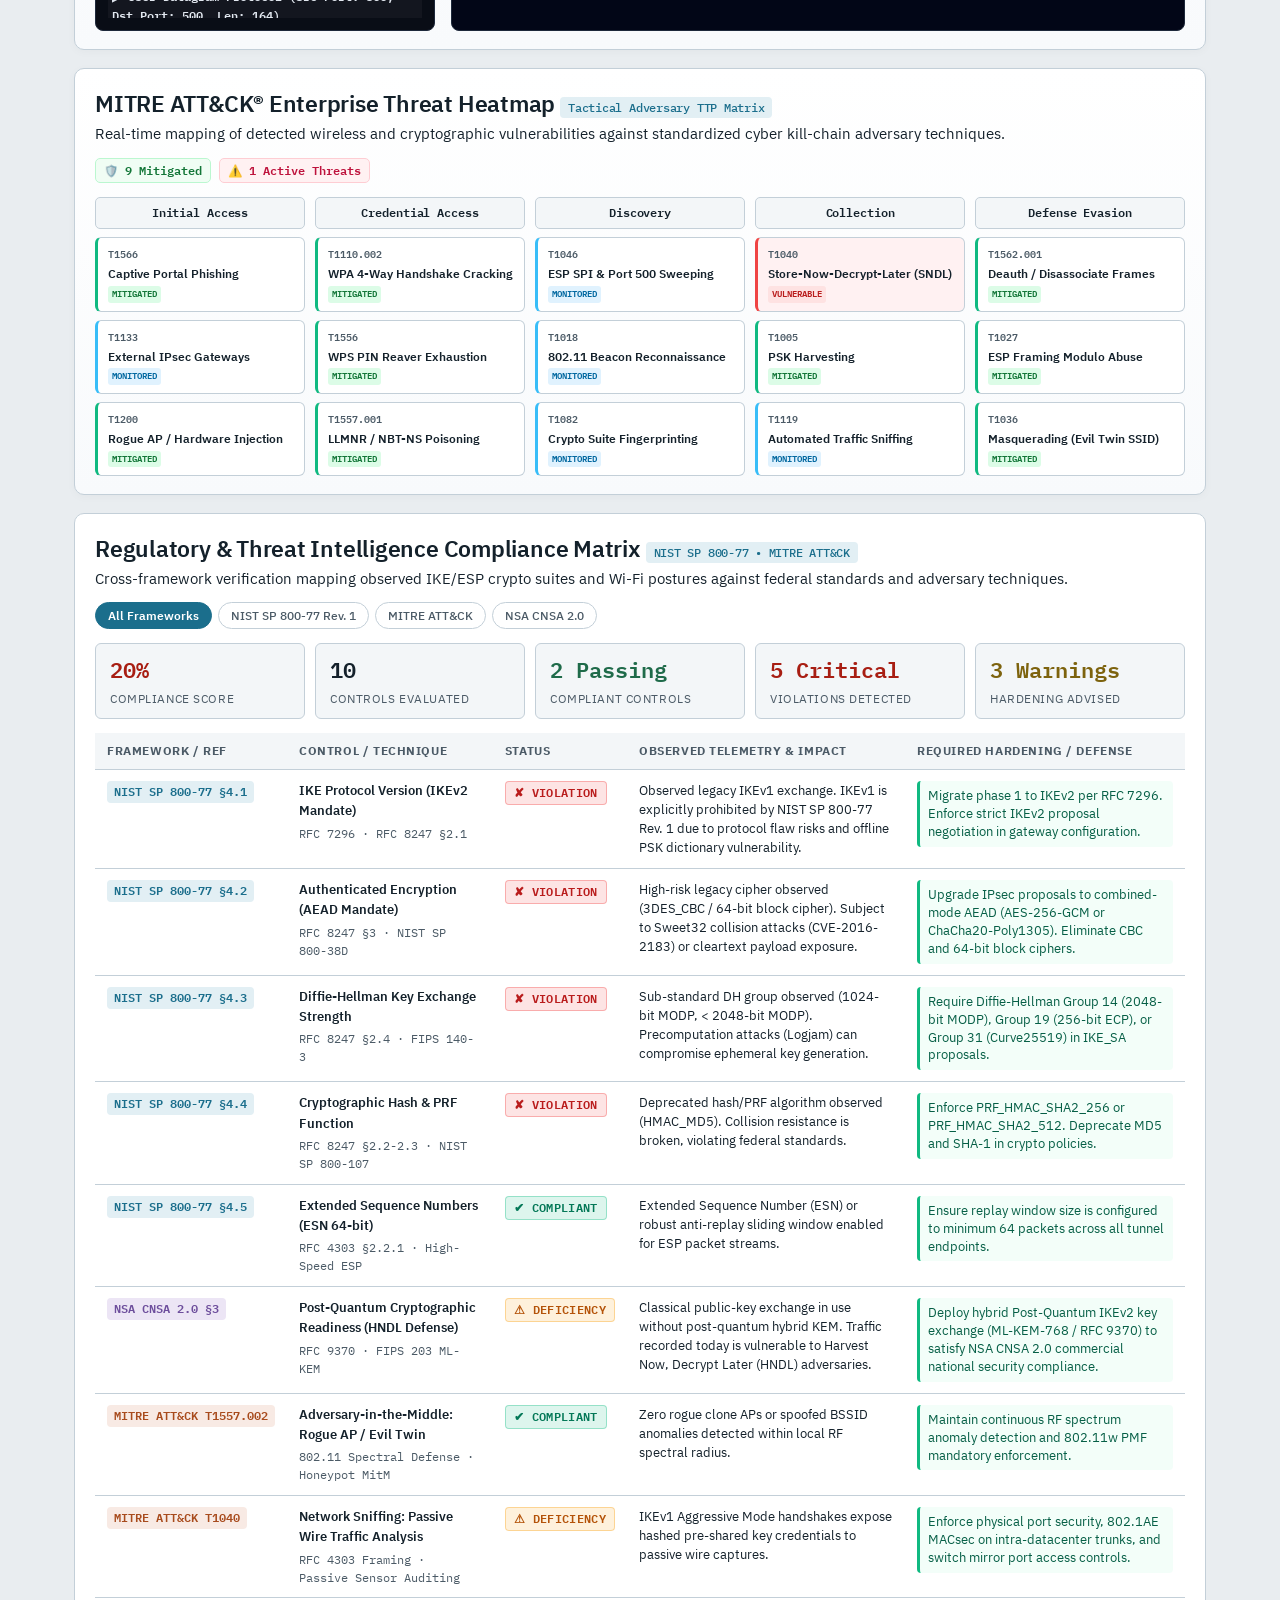
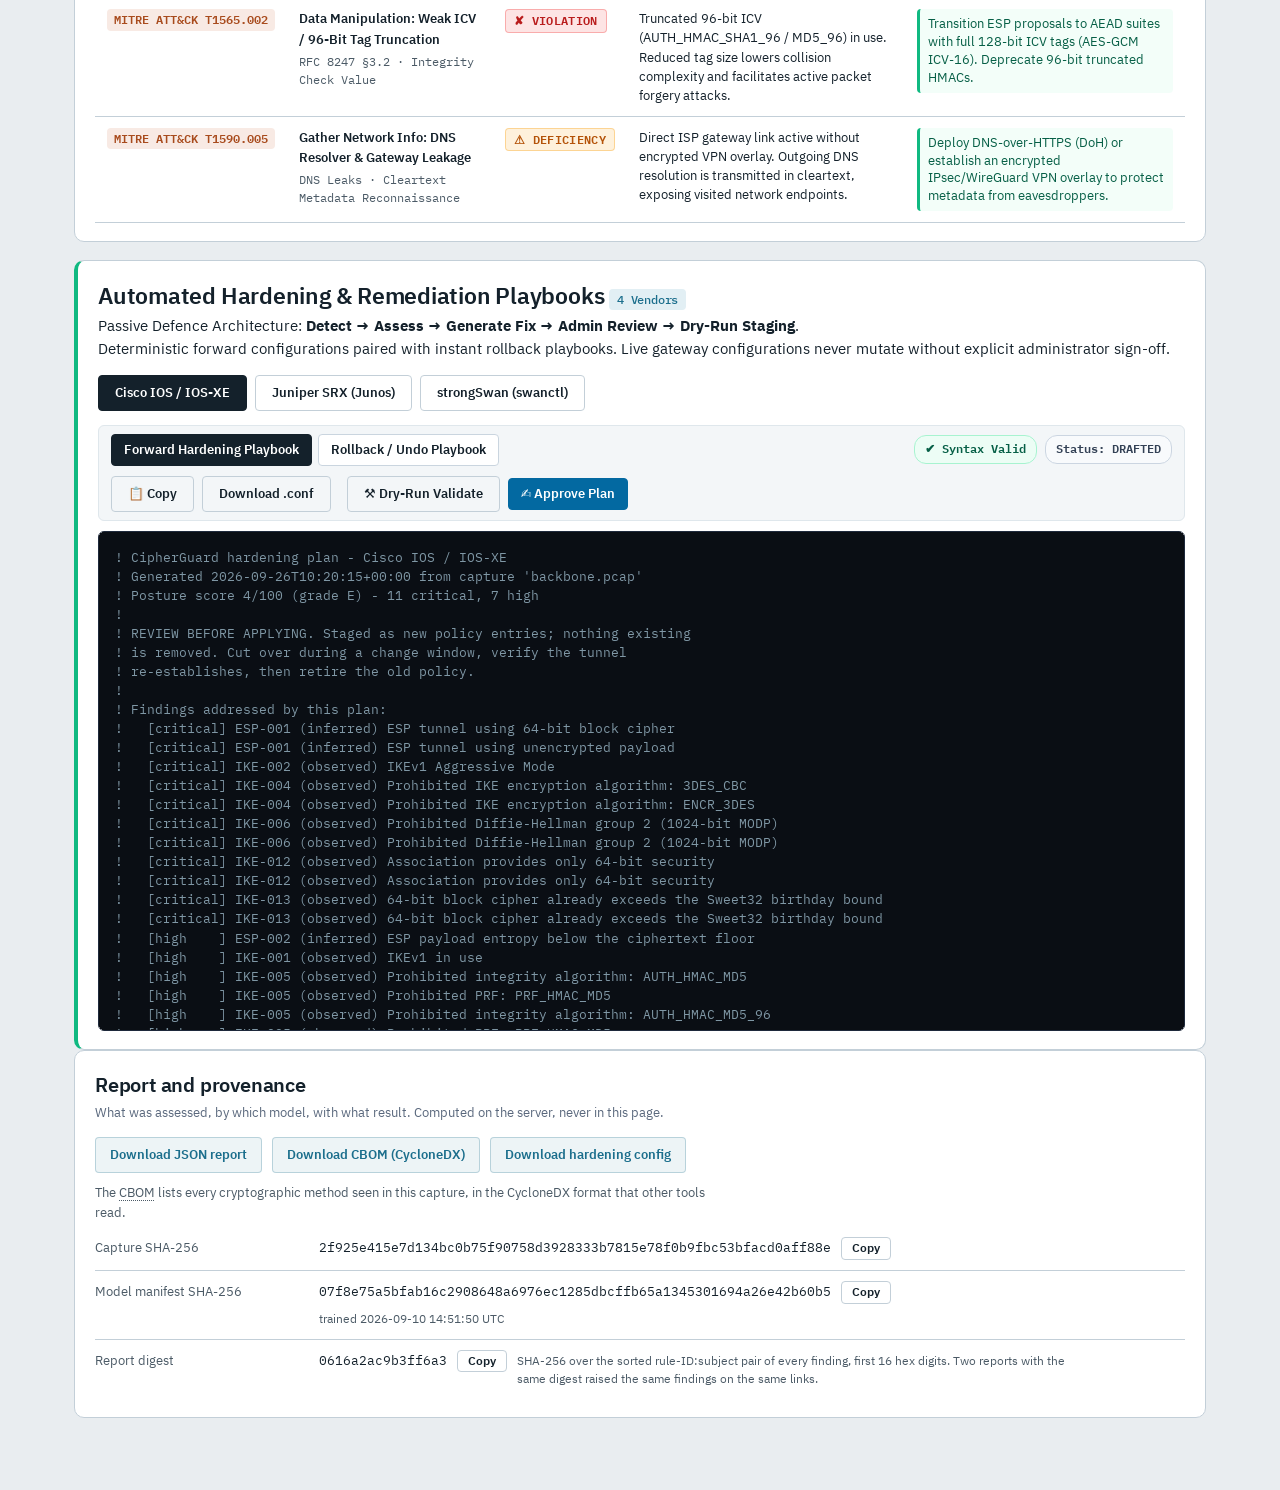
==== commit 38d89fc2: "feat: add offline dashboard with bundled fonts, glossary, provenance, presentation mode, and launche" ====
--- a/docs/index.html
+++ b/docs/index.html
@@ -34,9 +34,6 @@
 <link rel="manifest" href="site.webmanifest">
 <meta name="theme-color" content="#1b6e8c">
 
-<link rel="preconnect" href="https://fonts.googleapis.com">
-<link rel="preconnect" href="https://fonts.gstatic.com" crossorigin>
-<link href="https://fonts.googleapis.com/css2?family=IBM+Plex+Mono:wght@400;500;600&family=IBM+Plex+Sans:wght@400;500;600;700&display=swap" rel="stylesheet">
   <link rel="stylesheet" href="css/dashboard.css">
 </head>
 <body>
@@ -63,6 +60,10 @@
       <button type="button" id="btn-cbom-toggle" class="shortcuts-trigger-btn cbom-trigger-btn" onclick="openCbomModal()" title="View Sovereign Cryptographic Bill of Materials (CBOM)" aria-haspopup="dialog">
         <span>📜</span> <span>CBOM</span>
       </button>
+      <button type="button" id="btn-present" class="shortcuts-trigger-btn" aria-pressed="false"
+              title="Presentation mode: step through the assessment with the arrow keys (or add ?present to the URL)">
+        Present
+      </button>
     </div>
     <div class="controls" id="header-controls">
       <!-- Dynamic controls according to active tab -->
@@ -186,13 +187,13 @@
           <div class="dial">
             <svg width="118" height="118" viewBox="0 0 118 118" role="img" aria-label="Wireless Cryptographic Posture Score Dial">
               <title>Wireless Cryptographic Posture Score Dial</title>
-              <circle cx="59" cy="59" r="49" fill="none" stroke="#dfe7ec" stroke-width="11"/>
+              <circle class="dial-track" cx="59" cy="59" r="49" fill="none" stroke="#dfe7ec" stroke-width="11"/>
               <circle id="wifi-arc" cx="59" cy="59" r="49" fill="none" stroke="var(--ok)"
                       stroke-width="11" stroke-linecap="butt"
                       stroke-dasharray="0 999" transform="rotate(-90 59 59)"/>
               <text id="wifi-dialnum" x="59" y="65" text-anchor="middle"
                     font-family="IBM Plex Mono, monospace" font-size="26"
-                    font-weight="600" fill="#14212b">&mdash;</text>
+                    font-weight="600" fill="#14212b" class="dial-num">&mdash;</text>
             </svg>
           </div>
           <div class="score-meta">
@@ -333,7 +334,7 @@
     <section class="panel" style="margin-bottom:18px">
       <div style="display:flex;align-items:center;justify-content:space-between;flex-wrap:wrap;gap:12px;margin-bottom:10px">
         <div>
-          <h2 style="margin-bottom:2px">Visible Wi-Fi Networks in Range <span class="domain-tag obs">observed</span></h2>
+          <h2 style="margin-bottom:2px">Visible Wi-Fi Networks in Range <span class="domain-tag obs" data-gl="observed">observed</span></h2>
           <div class="sub" id="wifi-networks-subtitle">Nearby access points discovered across 2.4 GHz, 5 GHz, and 6 GHz spectrum.</div>
         </div>
         <div class="wifi-view-toggle-group">
@@ -404,10 +405,10 @@
 
     <!-- IPsec Single Capture Analysis Mode -->
     <div id="ipsec-single-view">
-      <section class="ribbon-block" aria-labelledby="ribbon-title">
+      <section class="ribbon-block" id="ribbon-block" aria-labelledby="ribbon-title">
         <p class="ribbon-lede">
-          <strong>Left of the key boundary is parsed</strong> from cleartext.
-          <strong>Right of it is encrypted</strong>: inferred from framing, never decrypted.
+          <strong>Left of the key boundary is <span data-gl="observed">parsed</span></strong> from cleartext.
+          <strong>Right of it is encrypted</strong>: <span data-gl="inferred">inferred</span> from framing, never decrypted.
         </p>
         <div class="ribbon-head">
           <h2 id="ribbon-title" class="ribbon-title">One link on the wire</h2>
@@ -420,21 +421,33 @@
         </div>
       </section>
 
+      <!-- Shown only when the server reports uploads enabled; never in the static build -->
+      <section class="upload-zone" id="upload-zone" aria-labelledby="upload-title" hidden>
+        <div class="upload-text">
+          <h2 id="upload-title" class="upload-title">Assess your own capture</h2>
+          <p class="upload-hint">Drop a .pcap, .pcapng or .cap file anywhere on this page, or choose one.
+            Up to <span id="upload-limit">512 MB</span>.</p>
+        </div>
+        <button type="button" class="btn btn-secondary" id="upload-pick">Choose capture file&hellip;</button>
+        <input type="file" id="upload-input" accept=".pcap,.pcapng,.cap" class="visually-hidden" tabindex="-1" aria-hidden="true">
+        <div class="upload-status" id="upload-status" role="status" aria-live="polite"></div>
+      </section>
+
       <div class="grid" style="margin-bottom:18px">
-        <section class="panel">
+        <section class="panel" id="score-panel">
           <h2>Cryptographic posture</h2>
           <div class="sub" id="capmeta">Select a capture and run an assessment.</div>
           <div class="scoreline">
             <div class="dial">
               <svg width="118" height="118" viewBox="0 0 118 118" role="img" aria-labelledby="dialtitle">
                 <title id="dialtitle">Posture score</title>
-                <circle cx="59" cy="59" r="49" fill="none" stroke="#dfe7ec" stroke-width="11"/>
+                <circle class="dial-track" cx="59" cy="59" r="49" fill="none" stroke="#dfe7ec" stroke-width="11"/>
                 <circle id="arc" cx="59" cy="59" r="49" fill="none" stroke="var(--ok)"
                         stroke-width="11" stroke-linecap="butt"
                         stroke-dasharray="0 999" transform="rotate(-90 59 59)"/>
                 <text id="dialnum" x="59" y="65" text-anchor="middle"
                       font-family="IBM Plex Mono, monospace" font-size="26"
-                      font-weight="600" fill="#14212b">&mdash;</text>
+                      font-weight="600" fill="#14212b" class="dial-num">&mdash;</text>
               </svg>
             </div>
             <div class="score-meta">
@@ -461,19 +474,19 @@
 
       <div class="grid cols-2" style="margin-bottom:18px">
         <section class="panel">
-          <h2>IKE security associations <span class="domain-tag obs">observed</span></h2>
+          <h2><span data-gl="ike">IKE</span> security associations <span class="domain-tag obs" data-gl="observed">observed</span></h2>
           <div class="sub">Transform sets read from IKE_SA_INIT and Main/Aggressive Mode.</div>
           <div id="sessions"><div class="empty">No sessions yet.</div></div>
         </section>
 
         <section class="panel">
-          <h2>ESP tunnels <span class="domain-tag inf">inferred</span></h2>
+          <h2><span data-gl="esp">ESP</span> tunnels <span class="domain-tag inf" data-gl="inferred">inferred</span></h2>
           <div class="sub">Suite deduced from RFC 4303 framing. No payload is decrypted.</div>
           <div id="flows"><div class="empty">No tunnels yet.</div></div>
         </section>
       </div>
 
-      <section class="panel" style="margin-bottom:18px">
+      <section class="panel" id="findings-panel" style="margin-bottom:18px">
         <div class="findings-head">
           <h2>Findings</h2>
           <div class="seg" role="group" aria-label="Group findings">
@@ -486,11 +499,11 @@
       </section>
 
       <section class="panel" style="margin-bottom:18px">
-        <h2>Post-quantum exposure <span class="domain-tag obs">observed</span></h2>
+        <h2>Post-quantum exposure <span class="domain-tag obs" data-gl="observed">observed</span></h2>
         <div class="sub" id="pqsub">Links ranked by what an adversary recording traffic today could read later.</div>
         <div class="hclock" id="hclock" role="group" aria-label="Harvest clock" hidden>
           <div class="hclock-read">
-            <div class="hclock-label">Harvestable on quantum-exposed links</div>
+            <div class="hclock-label"><span data-gl="hndl">Harvestable</span> on quantum-exposed links</div>
             <div class="hclock-value" id="hclock-bytes">&mdash;</div>
             <div class="hclock-meta" id="hclock-rate"></div>
           </div>
@@ -685,7 +698,7 @@
         </div>
       </section>
 
-      <section class="panel remediation-panel">
+      <section class="panel remediation-panel" id="remediation-panel">
         <div class="remediation-header">
           <div>
             <h2>Automated Hardening &amp; Remediation Playbooks <span class="domain-tag obs" id="remediation-count-tag">4 Vendors</span></h2>
@@ -709,6 +722,8 @@
           </div>
           <div class="playbook-actions">
             <button id="btn-playbook-copy" class="ghost" type="button">&#128203; Copy</button>
+            <button id="btn-playbook-download" class="ghost" type="button">Download .conf</button>
+            <span class="copy-status" id="playbook-copy-status" role="status" aria-live="polite"></span>
             <button id="btn-playbook-dryrun" class="ghost" type="button">&#9874; Dry-Run Validate</button>
             <button id="btn-playbook-approve" class="solid-btn" type="button">&#9997; Approve Plan</button>
           </div>
@@ -723,6 +738,31 @@
         </div>
 
         <pre id="remediation" class="playbook-pre">Run an assessment to generate a hardening plan.</pre>
+      </section>
+
+      <section class="panel provenance-panel" id="provenance-panel" aria-labelledby="provenance-title">
+        <h2 id="provenance-title">Report and provenance</h2>
+        <div class="sub">What was assessed, by which model, with what result. Computed on the server,
+          never in this page.</div>
+        <div class="downloads" id="downloads" role="group" aria-label="Downloads">
+          <a class="btn btn-secondary" id="dl-report" href="#" download>Download JSON report</a>
+          <a class="btn btn-secondary" id="dl-cbom" href="#" download>Download CBOM (CycloneDX)</a>
+          <a class="btn btn-secondary" id="dl-config" href="#" download>Download hardening config</a>
+          <span class="copy-status" id="dl-status" role="status" aria-live="polite"></span>
+        </div>
+        <p class="prov-hint">The <span data-gl="cbom">CBOM</span> lists every cryptographic method
+          seen in this capture, in the CycloneDX format that other tools read.</p>
+        <dl class="prov-list" id="provenance">
+          <div class="prov-row"><dt>Capture SHA-256</dt><dd><code id="prov-capture">&mdash;</code>
+            <button type="button" class="ghost prov-copy" data-copy="prov-capture">Copy</button></dd></div>
+          <div class="prov-row"><dt>Model manifest SHA-256</dt><dd><code id="prov-model">&mdash;</code>
+            <button type="button" class="ghost prov-copy" data-copy="prov-model">Copy</button>
+            <span class="prov-note" id="prov-model-date"></span></dd></div>
+          <div class="prov-row"><dt>Report digest</dt><dd><code id="prov-digest">&mdash;</code>
+            <button type="button" class="ghost prov-copy" data-copy="prov-digest">Copy</button>
+            <span class="prov-note" id="prov-digest-note"></span></dd></div>
+        </dl>
+        <span class="copy-status" id="prov-status" role="status" aria-live="polite"></span>
       </section>
     </div>
 
@@ -778,6 +818,23 @@
             </div>
             <div class="diff-meta-list" id="diff-meta-b"></div>
           </div>
+        </div>
+      </section>
+
+      <!-- Per-link strength, side by side -->
+      <section class="panel" style="margin-bottom:18px" aria-labelledby="diff-links-title">
+        <h2 id="diff-links-title">Link strength, A against B</h2>
+        <div class="sub" id="diff-links-sub">Each gateway pair in either capture. Rows that differ are marked.</div>
+        <div class="table-responsive">
+          <table class="data-table diff-links-table" id="diff-links-table">
+            <thead><tr>
+              <th scope="col">Link</th>
+              <th scope="col">A: classical / quantum bits</th>
+              <th scope="col">B: classical / quantum bits</th>
+              <th scope="col">Change</th>
+            </tr></thead>
+            <tbody id="diff-links-tbody"></tbody>
+          </table>
         </div>
       </section>
 
@@ -1175,6 +1232,13 @@
   </div>
 </div>
 
+<nav class="present-bar" id="present-bar" aria-label="Presentation" hidden>
+  <button type="button" class="ghost" id="present-prev" aria-label="Previous step">&larr; Previous</button>
+  <span class="present-step" id="present-step" aria-live="polite"></span>
+  <button type="button" class="ghost" id="present-next" aria-label="Next step">Next &rarr;</button>
+  <button type="button" class="ghost" id="present-exit">Exit (Esc)</button>
+</nav>
+
 <script src="js/dashboard.js"></script>
 </body>
 </html>
--- a/docs/css/dashboard.css
+++ b/docs/css/dashboard.css
@@ -7,13 +7,34 @@
  * which claims are measured and which are deduced.
  */
 
+/* IBM Plex, self-hosted (SIL Open Font License; see fonts/IBMPlex*-OFL.txt).
+   The dashboard is meant to run on an isolated analyst network and from a
+   static export with no internet, so nothing is fetched from a font CDN. The
+   weights are the ones this stylesheet actually uses — Sans to 700, Mono to
+   600 — so no heading is faux-bolded by the browser. font-display:swap shows
+   the system fallback in the --sans / --mono stacks until Plex has loaded. */
+@font-face{font-family:"IBM Plex Sans";font-style:normal;font-weight:400;font-display:swap;
+  src:url("../fonts/IBMPlexSans-Regular.woff2") format("woff2")}
+@font-face{font-family:"IBM Plex Sans";font-style:normal;font-weight:500;font-display:swap;
+  src:url("../fonts/IBMPlexSans-Medium.woff2") format("woff2")}
+@font-face{font-family:"IBM Plex Sans";font-style:normal;font-weight:600;font-display:swap;
+  src:url("../fonts/IBMPlexSans-SemiBold.woff2") format("woff2")}
+@font-face{font-family:"IBM Plex Sans";font-style:normal;font-weight:700;font-display:swap;
+  src:url("../fonts/IBMPlexSans-Bold.woff2") format("woff2")}
+@font-face{font-family:"IBM Plex Mono";font-style:normal;font-weight:400;font-display:swap;
+  src:url("../fonts/IBMPlexMono-Regular.woff2") format("woff2")}
+@font-face{font-family:"IBM Plex Mono";font-style:normal;font-weight:500;font-display:swap;
+  src:url("../fonts/IBMPlexMono-Medium.woff2") format("woff2")}
+@font-face{font-family:"IBM Plex Mono";font-style:normal;font-weight:600;font-display:swap;
+  src:url("../fonts/IBMPlexMono-SemiBold.woff2") format("woff2")}
+
 :root{
   --paper:#e9edf0;
   --surface:#ffffff;
   --sunk:#f3f6f8;
   --ink:#14212b;
-  --muted:#5a6b78;
-  --faint:#8798a4;
+  --muted:#4b5a66;
+  --faint:#596975;
   --rule:#c3cfd8;
 
   /* the two epistemic domains, used consistently everywhere */
@@ -23,17 +44,17 @@
   --inferred-bg:#ece5f5;
 
   --crit:#a81e13;
-  --high:#c05621;
-  --med:#8a6d0f;
+  --high:#a84b1d;
+  --med:#7d630e;
   --low:#3a6b8a;
-  --info:#6b7a86;
+  --info:#5b6872;
   --ok:#1f6b4a;
 
   /* aliases for UI consistency & backward compatibility */
   --accent:#1b6e8c;
   --accent-bg:#e2eff4;
   --border:#c3cfd8;
-  --dim:#5a6b78;
+  --dim:#4b5a66;
 
   --sans:"IBM Plex Sans",ui-sans-serif,system-ui,-apple-system,"Segoe UI",sans-serif;
   --mono:"IBM Plex Mono",ui-monospace,"SFMono-Regular",Menlo,Consolas,monospace;
@@ -50,9 +71,9 @@
   /* --- Unified Text Color Tokens (Heuristic #2) --- */
   --text-primary: #14212b;
   --text-secondary: #475569;
-  --text-muted: #64748b;
+  --text-muted:#5a687d;
   --text-brand: #1b6e8c;
-  --text-success: #15803d;
+  --text-success:#137638;
   --text-danger: #b91c1c;
 
   /* --- Unified Geometric Corner Radii (Heuristic #3) --- */
@@ -142,14 +163,14 @@
   transform: translateY(0);
 }
 .backend-status-pill.online {
-  background: rgba(34, 197, 94, 0.12);
+  background: var(--dk-bga-22c55e-0p12, rgba(34, 197, 94, 0.12));
   border: 1px solid rgba(34, 197, 94, 0.35);
   color: var(--ok);
 }
 .backend-status-pill.offline {
-  background: rgba(234, 179, 8, 0.12);
+  background: var(--dk-bga-eab308-0p12, rgba(234, 179, 8, 0.12));
   border: 1px solid rgba(234, 179, 8, 0.35);
-  color: #eab308;
+  color: var(--text-warning);  /* #eab308 was 1.8:1 on this tint */
 }
 .backend-status-pill .pulse-dot {
   width: 7px;
@@ -173,13 +194,13 @@
 }
 button{
   padding:8px 16px;border:1px solid var(--ink);border-radius:var(--radius-md);
-  background:var(--ink);color:#fff;cursor:pointer;font-weight:500;
+  background:var(--ink);color:var(--text-inverse, #fff);cursor:pointer;font-weight:500;
 }
 button:hover{background:#22323f}
 button:disabled{opacity:.45;cursor:default}
 button.ghost{background:transparent;color:var(--ink);border-color:var(--rule)}
 button.ghost:hover{background:var(--sunk)}
-button.ghost[aria-pressed="true"]{background:var(--ink);color:#fff;border-color:var(--ink)}
+button.ghost[aria-pressed="true"]{background:var(--ink);color:var(--text-inverse, #fff);border-color:var(--ink)}
 :focus-visible{outline:2px solid var(--observed);outline-offset:2px}
 
 /* --- Unified Button System (Heuristic #4) --- */
@@ -205,7 +226,7 @@
 }
 .btn-primary {
   background: var(--ink);
-  color: #ffffff;
+  color: var(--text-inverse, #fff);
   border-color: var(--ink);
 }
 .btn-primary:hover {
@@ -263,7 +284,7 @@
 }
 .primary-btn {
   background: var(--observed);
-  color: #fff;
+  color: var(--text-inverse, #fff);
   border: 1px solid var(--observed);
   border-radius: 4px;
   padding: 8px 14px;
@@ -326,14 +347,14 @@
 }
 .field.obs{background:var(--observed-bg)}
 .field.obs .fname{color:var(--observed)}
-.field.obs:hover{background:#d5e8ef}
+.field.obs:hover{background:var(--dk-bg-d5e8ef, #d5e8ef)}
 .field.inf{
   background:var(--inferred-bg);
   background-image:repeating-linear-gradient(
     -45deg,transparent 0 7px,rgba(109,78,156,.10) 7px 14px);
 }
 .field.inf .fname{color:var(--inferred)}
-.field.inf:hover{background-color:#e2d8f0}
+.field.inf:hover{background-color:var(--dk-bg-e2d8f0, #e2d8f0)}
 
 /* The seam. Everything left of it is read from the wire; everything right of it
  * is encrypted and inferred. It is the single most important line here. */
@@ -432,9 +453,9 @@
   font-family:var(--mono);font-size:.71rem;padding:2px 7px;
   border-radius:3px;background:var(--sunk);border:1px solid var(--rule);
 }
-.alg.bad{background:#fbe9e7;border-color:#e8b4ae;color:var(--crit)}
-.alg.warn{background:#fdf3e2;border-color:#e6cfa4;color:var(--high)}
-.alg.good{background:#e4f2eb;border-color:#a8cfbc;color:var(--ok)}
+.alg.bad{background:var(--dk-bg-fbe9e7, #fbe9e7);border-color:var(--dk-bd-e8b4ae, #e8b4ae);color:var(--crit)}
+.alg.warn{background:var(--dk-bg-fdf3e2, #fdf3e2);border-color:var(--dk-bd-e6cfa4, #e6cfa4);color:var(--high)}
+.alg.good{background:var(--dk-bg-e4f2eb, #e4f2eb);border-color:var(--dk-bd-a8cfbc, #a8cfbc);color:var(--ok)}
 
 .confbar{height:4px;background:var(--sunk);border-radius:2px;margin-top:9px;overflow:hidden}
 .confbar i{display:block;height:100%;background:var(--inferred)}
@@ -485,7 +506,7 @@
   border-color:var(--observed);color:var(--observed);
 }
 .finding.open .fhead .chev{
-  background:var(--observed);border-color:var(--observed);color:#fff;
+  background:var(--observed);border-color:var(--observed);color:var(--text-inverse, #fff);
 }
 
 /* ---------- post-quantum exposure ---------- */
@@ -551,7 +572,7 @@
   display:flex;align-items:center;justify-content:center;
   background:var(--sunk);border:1px solid var(--rule);
 }
-.pql.exposed .pqrank{background:var(--inferred-bg);border-color:#c3aede;color:var(--inferred)}
+.pql.exposed .pqrank{background:var(--inferred-bg);border-color:var(--dk-bd-c3aede, #c3aede);color:var(--inferred)}
 .pqbody{flex:1;min-width:0}
 .pqpeer{font-family:var(--mono);font-size:.82rem;font-weight:500;word-break:break-all}
 .pqbits{font-size:.78rem;color:var(--muted);margin-top:3px}
@@ -561,12 +582,12 @@
   flex:none;white-space:nowrap;
 }
 .pqidx.exposed{background:var(--inferred-bg);color:var(--inferred)}
-.pqidx.safe{background:#e4f2eb;color:var(--ok)}
+.pqidx.safe{background:var(--dk-bg-e4f2eb, #e4f2eb);color:var(--ok)}
 .phases{margin-top:18px}
 .phase{padding:12px 0;border-bottom:1px solid var(--rule)}
 .phase:last-child{border-bottom:none}
 .phase h3{font-size:.86rem;margin-bottom:4px}
-.phase p{font-size:.83rem;color:#374b58;max-width:74ch}
+.phase p{font-size:.83rem;color:var(--dk-fg-374b58, #374b58);max-width:74ch}
 .phase .tgt{font-family:var(--mono);font-size:.75rem;color:var(--observed);margin-top:5px}
 
 /* ---------- posture replay ---------- */
@@ -588,7 +609,7 @@
 .replay-pos{font-family:var(--mono);font-size:var(--text-sm);color:var(--muted);font-variant-numeric:tabular-nums}
 .replay-chart{position:relative;min-height:0}
 .rp-svg{display:block;max-width:100%;overflow:visible}
-.rp-grid{stroke:#e3e9ee;stroke-width:1}
+.rp-grid{stroke:var(--dk-bd-e3e9ee, #e3e9ee);stroke-width:1}
 .rp-axis{stroke:var(--rule);stroke-width:1}
 .rp-tick{font-family:var(--mono);font-size:11px;fill:var(--muted);font-variant-numeric:tabular-nums}
 .rp-axis-title{font-size:11px;fill:var(--faint)}
@@ -599,13 +620,13 @@
 .rp-mark.rp-down{fill:var(--crit)}
 .rp-drop{stroke:var(--crit);stroke-width:1.5}
 .rp-dlabel{font-family:var(--mono);font-size:12px;font-weight:600;fill:var(--ink)}
-.rp-cursor .rp-band{fill:#e9eff3}
+.rp-cursor .rp-band{fill:var(--dk-bg-e9eff3, #e9eff3)}
 .rp-cursor .rp-current{fill:none;stroke:var(--ink);stroke-width:1.5}
 .rp-cursor{transition:transform .3s ease}
 .rp-hit{fill:transparent;cursor:pointer}
 .rp-tip{
   position:absolute;pointer-events:none;white-space:nowrap;
-  background:var(--ink);color:#fff;font-family:var(--mono);font-size:11px;
+  background:var(--ink);color:var(--text-inverse, #fff);font-family:var(--mono);font-size:11px;
   padding:3px 7px;border-radius:var(--radius-sm);
 }
 .rp-tip[hidden]{display:none}
@@ -647,6 +668,105 @@
   .rp-cursor{transition:none}
 }
 
+/* ---------- compare mode: per-link strength ---------- */
+/* A differing row is marked three ways: a ● before the link, the change in
+   bold words, and a left rule. Colour is the least of the three. */
+.diff-links-table th[scope=row]{font-weight:500;white-space:nowrap}
+.cmp-row.cmp-same{color:var(--muted)}
+.cmp-row:not(.cmp-same) th[scope=row]{box-shadow:inset 3px 0 0 var(--rule)}
+.cmp-row.cmp-weaker th[scope=row]{box-shadow:inset 3px 0 0 var(--crit)}
+.cmp-row.cmp-stronger th[scope=row]{box-shadow:inset 3px 0 0 var(--ok)}
+.cmp-row.cmp-weaker .cmp-change{color:var(--crit)}
+.cmp-row.cmp-stronger .cmp-change{color:var(--ok)}
+.cmp-mark{font-size:.7em;vertical-align:.1em;color:var(--ink)}
+.cmp-bits{font-family:var(--mono);font-variant-numeric:tabular-nums}
+.cmp-absent{color:var(--muted);font-style:italic}
+.sev-chip.cmp-diff{outline:1.5px solid currentColor;outline-offset:1px}
+
+/* ---------- presentation mode ---------- */
+/* One step on screen at a time, at a size that reads from the back of a room.
+   body sets a fixed 15px, so both it and the root size are raised. */
+html.presenting{font-size:120%}
+html.presenting body{font-size:18px;padding-bottom:84px}
+html.presenting #header-controls,
+html.presenting .masthead .shortcuts-trigger-btn:not(#btn-present),
+html.presenting .nav-tabs,
+html.presenting #banner,
+html.presenting #btn-present,
+html.presenting .toast-container{display:none!important}
+/* hide everything that neither is nor contains the current step; inside a
+   layout wrapper (the score sits in a grid), hide the step's siblings */
+html.presenting #ipsec-single-view > *:not(.present-current):not(:has(.present-current)){display:none!important}
+html.presenting #ipsec-single-view > :has(.present-current){display:block!important}
+html.presenting #ipsec-single-view > :has(.present-current) > *:not(.present-current){display:none!important}
+html.presenting .present-current{margin:0 auto 24px;max-width:1100px}
+/* at presentation size nine ribbon columns break words mid-way; use the wrapped
+   layout the ribbon already has for narrow screens, five fields to a row, with
+   the key boundary as a full-width band between parsed and inferred */
+html.presenting #ribbon-block.present-current{max-width:none}
+html.presenting .ribbon{flex-wrap:wrap}
+html.presenting .ribbon .field{flex:1 1 18%;border-bottom:1px solid var(--rule)}
+html.presenting .ribbon .seam{flex:1 1 100%;padding:6px 8px;border-left:none;border-right:none;
+  border-top:3px double var(--ink);border-bottom:3px double var(--ink)}
+html.presenting .ribbon .seam-label{width:auto}
+html.presenting .present-current:focus{outline:none}
+.present-bar{position:fixed;left:50%;bottom:16px;transform:translateX(-50%);z-index:900;
+  display:flex;align-items:center;gap:10px;padding:8px 12px;
+  background:var(--surface);border:1px solid var(--rule);border-radius:var(--radius-lg)}
+.present-bar[hidden]{display:none}
+.present-step{font-family:var(--mono);font-size:var(--text-sm);color:var(--ink);white-space:nowrap}
+@media (max-width:640px){ .present-bar{left:16px;right:16px;transform:none;flex-wrap:wrap;justify-content:center} }
+
+/* ---------- plain-language layer ---------- */
+.fwhy{margin:0 0 10px;padding:8px 12px;border-left:3px solid var(--observed);
+  background:var(--sunk);font-size:var(--text-base);color:var(--ink);max-width:78ch}
+.fwhy b{font-weight:600}
+
+/* Glossary terms: a dotted underline, focusable, and the definition shows on
+   hover, keyboard focus and tap alike, never hover alone. */
+.gl{border:none;background:none;padding:0;margin:0;font:inherit;color:inherit;
+  text-decoration:underline dotted;text-decoration-thickness:1px;text-underline-offset:3px;
+  cursor:help;display:inline;letter-spacing:inherit;text-transform:inherit}
+.gl:hover,.gl:focus-visible{text-decoration-style:solid}
+.gl-tip{position:absolute;z-index:1000;max-width:min(320px,calc(100vw - 32px));
+  padding:8px 11px;border-radius:var(--radius-sm);background:var(--ink);color:var(--paper);
+  font-family:var(--sans);font-size:var(--text-sm);font-weight:400;line-height:1.45;
+  text-transform:none;letter-spacing:normal}
+.gl-tip[hidden]{display:none}
+.gl-tip b{display:block;margin-bottom:2px;font-weight:600}
+
+/* ---------- upload ---------- */
+.upload-zone{display:grid;grid-template-columns:1fr auto;align-items:center;gap:6px 16px;
+  margin:0 0 18px;padding:12px 16px;border:1.5px dashed var(--rule);border-radius:var(--radius-md);
+  background:var(--surface)}
+.upload-zone[hidden]{display:none}
+.upload-zone.is-drag{border-color:var(--observed);border-style:solid;background:var(--observed-bg)}
+.upload-title{font-size:var(--text-md);margin:0}
+.upload-hint{margin:2px 0 0;font-size:var(--text-sm);color:var(--muted)}
+.upload-status{grid-column:1/-1;font-size:var(--text-sm);color:var(--ink);min-height:1.2em}
+.upload-status:empty{display:none}
+@media (max-width:640px){ .upload-zone{grid-template-columns:1fr} }
+
+/* ---------- report downloads and provenance ---------- */
+.downloads{display:flex;flex-wrap:wrap;align-items:center;gap:8px 10px;margin:4px 0 14px}
+.downloads [hidden]{display:none}
+.copy-status{font-size:var(--text-sm);color:var(--text-success);min-height:1.2em}
+.prov-hint{margin:-4px 0 14px;font-size:var(--text-sm);color:var(--muted);max-width:80ch}
+.prov-list{margin:0;display:grid;gap:10px}
+.prov-row{display:grid;grid-template-columns:minmax(150px,210px) 1fr;gap:4px 14px;align-items:baseline;
+  padding-bottom:10px;border-bottom:1px solid var(--rule)}
+.prov-row:last-child{border-bottom:none}
+.prov-row dt{font-size:var(--text-sm);color:var(--muted)}
+.prov-row dd{margin:0;display:flex;flex-wrap:wrap;align-items:baseline;gap:6px 10px;min-width:0}
+.prov-row code{font-family:var(--mono);font-size:var(--text-sm);color:var(--ink);
+  overflow-wrap:anywhere;word-break:break-all;min-width:0}
+.prov-row .prov-copy{padding:2px 10px;font-size:var(--text-xs)}
+.prov-row .prov-copy[hidden]{display:none}
+.prov-note{flex-basis:100%;font-size:var(--text-xs);color:var(--muted);max-width:80ch}
+@media (max-width:640px){
+  .prov-row{grid-template-columns:1fr}
+}
+
 /* ---------- remediation ---------- */
 .plat-row{display:flex;gap:8px;flex-wrap:wrap;margin-bottom:12px}
 pre{
@@ -655,12 +775,12 @@
   font-family:var(--mono);font-size:.76rem;line-height:1.55;
   max-height:440px;
 }
-pre .cm{color:#7f97a5}
+pre .cm{color:var(--dk-fg-7f97a5, #7f97a5)}
 
 .empty{color:var(--faint);font-size:.88rem;padding:6px 0}
 .banner{
   padding:11px 14px;border-radius:4px;margin-bottom:16px;font-size:.87rem;
-  background:#fdf3e2;border:1px solid #e6cfa4;color:#6b4a12;
+  background:var(--dk-bg-fdf3e2, #fdf3e2);border:1px solid var(--dk-bd-e6cfa4, #e6cfa4);color:var(--dk-fg-6b4a12, #6b4a12);
 }
 .banner[hidden]{display:none}
 footer{margin-top:34px;font-size:.79rem;color:var(--faint);max-width:74ch}
@@ -685,7 +805,7 @@
    so it must not borrow the error styling. */
 .banner.info{
   background:var(--observed-bg);
-  border-color:#9dc4d3;
+  border-color:var(--dk-bd-9dc4d3, #9dc4d3);
   color:var(--observed);
 }
 
@@ -725,7 +845,7 @@
 .tab-content.active{display:block}
 
 .live-dot{
-  width:10px;height:10px;border-radius:50%;background:#22c55e;
+  width:10px;height:10px;border-radius:50%;background:var(--dk-bg-22c55e, #22c55e);
   box-shadow:0 0 0 0 rgba(34,197,94,0.7);
   animation:pulse-green 2s infinite;
 }
@@ -757,15 +877,15 @@
   font-size:var(--text-sm);
   line-height:1.4;
   font-weight:600;
-  color:#15803d;
-  background:#dcfce7;
+  color: var(--text-success);
+  background:var(--dk-bg-dcfce7, #dcfce7);
   padding:4px 10px;
   border-radius:var(--radius-sm);
   margin-bottom:8px;
 }
 .wifi-status-badge.disconnected{
-  color:#b91c1c;
-  background:#fee2e2;
+  color:var(--dk-fg-b91c1c, #b91c1c);
+  background:var(--dk-bg-fee2e2, #fee2e2);
 }
 .pulse-indicator{
   width:8px;height:8px;border-radius:50%;background:currentColor;
@@ -792,7 +912,7 @@
 .action-btn{
   background:var(--observed);
   border-color:var(--observed);
-  color:#fff;
+  color:var(--text-inverse, #fff);
   padding:9px 18px;
   font-size:.92rem;
   border-radius:4px;
@@ -822,7 +942,7 @@
   padding:10px 14px;
   background:var(--sunk);
   border-radius:var(--radius-md);
-  border:1px solid #e2e8f0;
+  border:1px solid var(--dk-bd-e2e8f0, #e2e8f0);
 }
 .health-label{
   font-size:var(--text-sm);
@@ -852,7 +972,7 @@
   flex:0 0 auto;
 }
 .signal-bar-track{
-  width:80px;height:7px;background:#cbd5e1;border-radius:4px;overflow:hidden;
+  width:80px;height:7px;background:var(--dk-bg-cbd5e1, #cbd5e1);border-radius:4px;overflow:hidden;
 }
 .signal-bar-fill{
   height:100%;background:var(--ok);border-radius:4px;transition:width .3s;
@@ -885,14 +1005,14 @@
 }
 .data-table td{
   padding:12px;
-  border-bottom:1px solid #e2e8f0;
+  border-bottom:1px solid var(--dk-bd-e2e8f0, #e2e8f0);
   vertical-align:middle;
 }
 .data-table tr.active-net{
-  background:#f0fdf4;
+  background:var(--dk-bg-f0fdf4, #f0fdf4);
 }
 .data-table tr:hover{
-  background:#f8fafc;
+  background:var(--dk-bg-f8fafc, #f8fafc);
 }
 .grade-badge{
   display:inline-block;
@@ -903,10 +1023,10 @@
   border-radius:4px;
   text-align:center;
 }
-.grade-badge.A\, .grade-badge.A\+{background:#dcfce7;color:#166534}
-.grade-badge.B{background:#fef9c3;color:#854d0e}
-.grade-badge.D{background:#ffedd5;color:#9a3412}
-.grade-badge.F{background:#fee2e2;color:#991b1b}
+.grade-badge.A\, .grade-badge.A\+{background:var(--dk-bg-dcfce7, #dcfce7);color:var(--dk-fg-166534, #166534)}
+.grade-badge.B{background:var(--dk-bg-fef9c3, #fef9c3);color:var(--dk-fg-854d0e, #854d0e)}
+.grade-badge.D{background:var(--dk-bg-ffedd5, #ffedd5);color:var(--dk-fg-9a3412, #9a3412)}
+.grade-badge.F{background:var(--dk-bg-fee2e2, #fee2e2);color:var(--dk-fg-991b1b, #991b1b)}
 
 /* ---------- Wi-Fi Table View Toggle Group ---------- */
 .wifi-view-toggle-group {
@@ -950,7 +1070,7 @@
   color: var(--observed);
   padding: 2px 7px;
   border-radius: 4px;
-  border: 1px solid #b8d9e6;
+  border: 1px solid var(--dk-bd-b8d9e6, #b8d9e6);
   white-space: nowrap;
 }
 
@@ -963,10 +1083,10 @@
 .mesh-cell-summary code {
   font-family: var(--mono);
   font-size: 0.8rem;
-  background: #f1f5f9;
+  background: var(--dk-bg-f1f5f9, #f1f5f9);
   padding: 1px 5px;
   border-radius: 3px;
-  border: 1px solid #e2e8f0;
+  border: 1px solid var(--dk-bd-e2e8f0, #e2e8f0);
   color: var(--ink);
 }
 
@@ -985,8 +1105,8 @@
   display: inline-flex;
   align-items: center;
   gap: 5px;
-  background: #f1f5f9;
-  border: 1px solid #cbd5e1;
+  background: var(--dk-bg-f1f5f9, #f1f5f9);
+  border: 1px solid var(--dk-bd-cbd5e1, #cbd5e1);
   color: var(--observed);
   cursor: pointer;
   font-size: 0.73rem;
@@ -1005,7 +1125,7 @@
 .btn-ap-subtoggle.expanded {
   background: var(--observed);
   border-color: var(--observed);
-  color: #ffffff;
+  color: var(--text-inverse, #fff);
 }
 .btn-ap-subtoggle .subtoggle-icon {
   font-size: 0.68rem;
@@ -1014,12 +1134,12 @@
 
 .data-table tr.mesh-subgroup-row,
 .data-table tr.mesh-subgroup-row:hover {
-  background: #f8fafc;
+  background: var(--dk-bg-f8fafc, #f8fafc);
 }
 
 .data-table td.mesh-subgroup-cell {
   padding: 14px 20px 18px 20px !important;
-  background: #f8fafc !important;
+  background: var(--dk-bg-f8fafc, #f8fafc) !important;
   border-top: 1px dashed var(--rule) !important;
   border-bottom: 2px solid var(--rule) !important;
 }
@@ -1032,7 +1152,7 @@
   gap: 8px;
   margin-bottom: 12px;
   padding-bottom: 8px;
-  border-bottom: 1px solid #e2e8f0;
+  border-bottom: 1px solid var(--dk-bd-e2e8f0, #e2e8f0);
 }
 .mesh-subgroup-title {
   font-size: 0.82rem;
@@ -1054,11 +1174,11 @@
   display: inline-block;
   font-size: 0.7rem;
   font-weight: 600;
-  background: #e2e8f0;
-  color: #334155;
+  background: var(--dk-bg-e2e8f0, #e2e8f0);
+  color: var(--dk-fg-334155, #334155);
   padding: 2px 8px;
   border-radius: 10px;
-  border: 1px solid #cbd5e1;
+  border: 1px solid var(--dk-bd-cbd5e1, #cbd5e1);
 }
 .mesh-subgroup-meta {
   font-size: 0.72rem;
@@ -1073,8 +1193,8 @@
 }
 
 .mesh-ap-card {
-  background: #ffffff;
-  border: 1px solid #cbd5e1;
+  background: var(--dk-bg-ffffff, #ffffff);
+  border: 1px solid var(--dk-bd-cbd5e1, #cbd5e1);
   border-radius: 6px;
   padding: 10px 12px;
   box-shadow: 0 1px 3px rgba(0, 0, 0, 0.04);
@@ -1089,8 +1209,8 @@
 }
 
 .mesh-ap-card.is-connected {
-  background: #f0fdf4;
-  border: 1.5px solid #22c55e;
+  background: var(--dk-bg-f0fdf4, #f0fdf4);
+  border: 1.5px solid var(--dk-bd-22c55e, #22c55e);
   box-shadow: 0 2px 6px rgba(34, 197, 94, 0.12);
 }
 
@@ -1106,16 +1226,16 @@
   font-size: 0.82rem;
   font-weight: 600;
   color: var(--ink);
-  background: #f1f5f9;
+  background: var(--dk-bg-f1f5f9, #f1f5f9);
   padding: 2px 6px;
   border-radius: 4px;
-  border: 1px solid #e2e8f0;
+  border: 1px solid var(--dk-bd-e2e8f0, #e2e8f0);
   letter-spacing: 0.02em;
 }
 .mesh-ap-card.is-connected .mesh-bssid {
-  background: #dcfce7;
-  color: #15803d;
-  border-color: #bbf7d0;
+  background: var(--dk-bg-dcfce7, #dcfce7);
+  color: var(--text-success);
+  border-color: var(--dk-bd-bbf7d0, #bbf7d0);
 }
 
 .mesh-ap-badge {
@@ -1127,15 +1247,15 @@
   white-space: nowrap;
 }
 .mesh-ap-badge.connected {
-  background: #dcfce7;
-  color: #15803d;
-  border: 1px solid #86efac;
+  background: var(--dk-bg-dcfce7, #dcfce7);
+  color: var(--text-success);
+  border: 1px solid var(--dk-bd-86efac, #86efac);
   font-weight: 700;
 }
 .mesh-ap-badge.neighbor {
-  background: #f1f5f9;
+  background: var(--dk-bg-f1f5f9, #f1f5f9);
   color: var(--muted);
-  border: 1px solid #e2e8f0;
+  border: 1px solid var(--dk-bd-e2e8f0, #e2e8f0);
 }
 
 .mesh-ap-bottom {
@@ -1145,7 +1265,7 @@
   font-size: 0.76rem;
 }
 .mesh-ap-spec {
-  color: #334155;
+  color: var(--dk-fg-334155, #334155);
   font-weight: 500;
   display: flex;
   align-items: center;
@@ -1182,22 +1302,22 @@
   text-transform: none;
 }
 .vpn-status-active{
-  background: #ecfdf5;
-  color: #065f46;
-  border: 1px solid #a7f3d0;
+  background: var(--dk-bg-ecfdf5, #ecfdf5);
+  color: var(--dk-fg-065f46, #065f46);
+  border: 1px solid var(--dk-bd-a7f3d0, #a7f3d0);
 }
 .vpn-status-active .vpn-dot{
-  background: #10b981;
+  background: var(--dk-bg-10b981, #10b981);
   box-shadow: 0 0 0 3px rgba(16, 185, 129, 0.25);
   animation: vpnPulse 2s infinite;
 }
 .vpn-status-inactive{
-  background: #f8fafc;
-  color: #64748b;
-  border: 1px solid #e2e8f0;
+  background: var(--dk-bg-f8fafc, #f8fafc);
+  color: var(--dk-fg-64748b, #64748b);
+  border: 1px solid var(--dk-bd-e2e8f0, #e2e8f0);
 }
 .vpn-status-inactive .vpn-dot{
-  background: #94a3b8;
+  background: var(--dk-bg-94a3b8, #94a3b8);
 }
 .vpn-dot{
   width: 9px;
@@ -1218,7 +1338,7 @@
 }
 .vpn-metric-box{
   background: var(--sunk);
-  border: 1px solid #e2e8f0;
+  border: 1px solid var(--dk-bd-e2e8f0, #e2e8f0);
   border-radius: 6px;
   padding: 12px 14px;
   display: flex;
@@ -1255,11 +1375,11 @@
 .vpn-architecture-note{
   margin-top: 14px;
   padding: 10px 14px;
-  background: #eff6ff;
-  border: 1px solid #bfdbfe;
+  background: var(--dk-bg-eff6ff, #eff6ff);
+  border: 1px solid var(--dk-bd-bfdbfe, #bfdbfe);
   border-radius: 6px;
   font-size: .83rem;
-  color: #1e40af;
+  color: var(--dk-fg-1e40af, #1e40af);
   display: flex;
   align-items: center;
   gap: 10px;
@@ -1272,7 +1392,7 @@
 
 /* ---------------------------------- Remediation & Playbook Engine Styles */
 .remediation-panel{
-  border-left: 4px solid #10b981;
+  border-left: 4px solid var(--dk-bd-10b981, #10b981);
 }
 .remediation-header{
   display: flex;
@@ -1291,7 +1411,7 @@
   margin-bottom: 10px;
   padding: 8px 12px;
   background: var(--sunk);
-  border: 1px solid #dfe7ec;
+  border: 1px solid var(--dk-bd-dfe7ec, #dfe7ec);
   border-radius: 6px;
 }
 .playbook-view-tabs{
@@ -1300,8 +1420,8 @@
 }
 .playbook-tab{
   padding: 6px 12px;
-  border: 1px solid #cad5df;
-  background: #fff;
+  border: 1px solid var(--dk-bd-cad5df, #cad5df);
+  background: var(--dk-bg-ffffff, #ffffff);
   border-radius: 4px;
   font-size: .8rem;
   font-weight: 600;
@@ -1310,11 +1430,11 @@
   transition: all .15s ease;
 }
 .playbook-tab:hover{
-  background: #f1f5f9;
+  background: var(--dk-bg-f1f5f9, #f1f5f9);
 }
 .playbook-tab.active{
   background: var(--ink);
-  color: #fff;
+  color: var(--text-inverse, #fff);
   border-color: var(--ink);
 }
 .playbook-meta-chips{
@@ -1331,29 +1451,29 @@
   font-weight: 600;
 }
 .chip-ok{
-  background: #ecfdf5;
-  color: #065f46;
-  border: 1px solid #a7f3d0;
+  background: var(--dk-bg-ecfdf5, #ecfdf5);
+  color: var(--dk-fg-065f46, #065f46);
+  border: 1px solid var(--dk-bd-a7f3d0, #a7f3d0);
 }
 .chip-err{
-  background: #fef2f2;
-  color: #991b1b;
-  border: 1px solid #fecaca;
+  background: var(--dk-bg-fef2f2, #fef2f2);
+  color: var(--dk-fg-991b1b, #991b1b);
+  border: 1px solid var(--dk-bd-fecaca, #fecaca);
 }
 .chip-status{
-  background: #f8fafc;
-  color: #334155;
-  border: 1px solid #cbd5e1;
+  background: var(--dk-bg-f8fafc, #f8fafc);
+  color: var(--dk-fg-334155, #334155);
+  border: 1px solid var(--dk-bd-cbd5e1, #cbd5e1);
 }
 .chip-status.approved{
-  background: #f0fdf4;
-  color: #166534;
-  border: 1px solid #86efac;
+  background: var(--dk-bg-f0fdf4, #f0fdf4);
+  color: var(--dk-fg-166534, #166534);
+  border: 1px solid var(--dk-bd-86efac, #86efac);
 }
 .chip-status.staged{
-  background: #eff6ff;
-  color: #1e40af;
-  border: 1px solid #93c5fd;
+  background: var(--dk-bg-eff6ff, #eff6ff);
+  color: var(--dk-fg-1e40af, #1e40af);
+  border: 1px solid var(--dk-bd-93c5fd, #93c5fd);
 }
 .playbook-actions{
   display: flex;
@@ -1361,9 +1481,9 @@
   align-items: center;
 }
 .solid-btn{
-  background: #0284c7;
+  background: #0369a1;  /* white on #0284c7 was 4.1:1 */
   color: #fff;
-  border: 1px solid #0284c7;
+  border: 1px solid #0369a1;
   padding: 6px 12px;
   border-radius: 4px;
   font-weight: 600;
@@ -1402,7 +1522,7 @@
 .ghost-mini{
   background: none;
   border: none;
-  color: #94a3b8;
+  color: var(--dk-fg-94a3b8, #94a3b8);
   font-size: 1.2rem;
   cursor: pointer;
   padding: 0 4px;
@@ -1501,7 +1621,7 @@
 .evil-twin-title{
   font-size: 0.98rem;
   font-weight: 700;
-  color: #991b1b;
+  color: var(--dk-fg-991b1b, #991b1b);
   letter-spacing: -0.01em;
 }
 
@@ -1519,7 +1639,7 @@
 
 .evil-twin-desc{
   font-size: 0.86rem;
-  color: #475569;
+  color: var(--dk-fg-475569, #475569);
   line-height: 1.45;
   max-width: 78ch;
 }
@@ -1539,14 +1659,14 @@
   border-radius: 4px;
   background: rgba(239, 68, 68, 0.12);
   border: 1px solid rgba(239, 68, 68, 0.3);
-  color: #991b1b;
+  color: var(--dk-fg-991b1b, #991b1b);
   display: inline-flex;
   align-items: center;
   gap: 4px;
 }
 
 .evil-twin-pill b, .evil-twin-pill strong{
-  color: #7f1d1d;
+  color: var(--dk-fg-7f1d1d, #7f1d1d);
 }
 
 .evil-twin-banner-actions{
@@ -1576,12 +1696,12 @@
 }
 
 .rogue-ap-row{
-  background: rgba(254, 242, 242, 0.85) !important;
+  background: var(--dk-bga-fef2f2-0p85, rgba(254, 242, 242, 0.85)) !important;
   border-left: 4px solid #ef4444 !important;
 }
 
 .rogue-ap-row:hover{
-  background: #fee2e2 !important;
+  background: var(--dk-bg-fee2e2, #fee2e2) !important;
 }
 
 .rogue-badge{
@@ -1609,7 +1729,7 @@
 
 @keyframes rogue-flash{
   0%, 100% { outline: 2px solid transparent; }
-  50% { outline: 3px solid #dc2626; background: #fecaca !important; }
+  50% { outline: 3px solid #dc2626; background: var(--dk-bg-fecaca, #fecaca) !important; }
 }
 
 /* ==========================================================================
@@ -1707,21 +1827,21 @@
 }
 
 .diff-delta-badge.positive{
-  background: #ecfdf5;
-  border: 1.5px solid #10b981;
-  color: #047857;
+  background: var(--dk-bg-ecfdf5, #ecfdf5);
+  border: 1.5px solid var(--dk-bd-10b981, #10b981);
+  color: var(--dk-fg-047857, #047857);
 }
 
 .diff-delta-badge.negative{
-  background: #fef2f2;
+  background: var(--dk-bg-fef2f2, #fef2f2);
   border: 1.5px solid #ef4444;
-  color: #b91c1c;
+  color: var(--dk-fg-b91c1c, #b91c1c);
 }
 
 .diff-delta-badge.neutral{
-  background: #f8fafc;
-  border: 1.5px solid #cbd5e1;
-  color: #475569;
+  background: var(--dk-bg-f8fafc, #f8fafc);
+  border: 1.5px solid var(--dk-bd-cbd5e1, #cbd5e1);
+  color: var(--dk-fg-475569, #475569);
 }
 
 .diff-delta-arrow{
@@ -1770,7 +1890,7 @@
 }
 
 .diff-capture-card.hardened{
-  border-top: 4px solid #10b981;
+  border-top: 4px solid var(--dk-bd-10b981, #10b981);
 }
 
 .diff-card-pill{
@@ -1785,15 +1905,15 @@
 }
 
 .baseline-pill{
-  background: #ffedd5;
-  color: #9a3412;
-  border: 1px solid #fed7aa;
+  background: var(--dk-bg-ffedd5, #ffedd5);
+  color: var(--dk-fg-9a3412, #9a3412);
+  border: 1px solid var(--dk-bd-fed7aa, #fed7aa);
 }
 
 .hardened-pill{
-  background: #d1fae5;
-  color: #065f46;
-  border: 1px solid #a7f3d0;
+  background: var(--dk-bg-d1fae5, #d1fae5);
+  color: var(--dk-fg-065f46, #065f46);
+  border: 1px solid var(--dk-bd-a7f3d0, #a7f3d0);
 }
 
 .diff-capture-name{
@@ -1889,11 +2009,11 @@
 }
 
 .baseline-dot{
-  color: #f97316;
+  color: var(--dk-fg-f97316, #f97316);
 }
 
 .hardened-dot{
-  color: #10b981;
+  color: var(--dk-fg-10b981, #10b981);
 }
 
 .diff-matrix-table{
@@ -1902,10 +2022,10 @@
 }
 
 .diff-status-upgraded{
-  color: #047857;
+  color: var(--dk-fg-047857, #047857);
   font-weight: 700;
-  background: #ecfdf5;
-  border: 1px solid #a7f3d0;
+  background: var(--dk-bg-ecfdf5, #ecfdf5);
+  border: 1px solid var(--dk-bd-a7f3d0, #a7f3d0);
   padding: 3px 8px;
   border-radius: 4px;
   display: inline-block;
@@ -1914,10 +2034,10 @@
 }
 
 .diff-status-downgraded{
-  color: #b91c1c;
+  color: var(--dk-fg-b91c1c, #b91c1c);
   font-weight: 700;
-  background: #fef2f2;
-  border: 1px solid #fecaca;
+  background: var(--dk-bg-fef2f2, #fef2f2);
+  border: 1px solid var(--dk-bd-fecaca, #fecaca);
   padding: 3px 8px;
   border-radius: 4px;
   display: inline-block;
@@ -1926,10 +2046,10 @@
 }
 
 .diff-status-same{
-  color: #64748b;
+  color: var(--dk-fg-64748b, #64748b);
   font-weight: 500;
-  background: #f1f5f9;
-  border: 1px solid #e2e8f0;
+  background: var(--dk-bg-f1f5f9, #f1f5f9);
+  border: 1px solid var(--dk-bd-e2e8f0, #e2e8f0);
   padding: 3px 8px;
   border-radius: 4px;
   display: inline-block;
@@ -1967,15 +2087,15 @@
 }
 
 .resolved-header{
-  background: #ecfdf5;
-  color: #065f46;
-  border-bottom: 1px solid #a7f3d0;
+  background: var(--dk-bg-ecfdf5, #ecfdf5);
+  color: var(--dk-fg-065f46, #065f46);
+  border-bottom: 1px solid var(--dk-bd-a7f3d0, #a7f3d0);
 }
 
 .persisting-header{
-  background: #fef3c7;
-  color: #92400e;
-  border-bottom: 1px solid #fde68a;
+  background: var(--dk-bg-fef3c7, #fef3c7);
+  color: var(--dk-fg-92400e, #92400e);
+  border-bottom: 1px solid var(--dk-bd-fde68a, #fde68a);
 }
 
 .diff-count-badge{
@@ -2016,13 +2136,13 @@
 }
 
 .diff-finding-card.resolved{
-  border-left: 4px solid #10b981;
-  background: rgba(236, 253, 245, 0.6);
+  border-left: 4px solid var(--dk-bd-10b981, #10b981);
+  background: var(--dk-bga-ecfdf5-0p6, rgba(236, 253, 245, 0.6));
 }
 
 .diff-finding-card.persisting{
-  border-left: 4px solid #f59e0b;
-  background: rgba(254, 243, 199, 0.4);
+  border-left: 4px solid var(--dk-bd-f59e0b, #f59e0b);
+  background: var(--dk-bga-fef3c7-0p4, rgba(254, 243, 199, 0.4));
 }
 
 .diff-finding-card .title{
@@ -2039,7 +2159,7 @@
 
 .diff-finding-card .fix{
   font-size: 0.78rem;
-  color: #065f46;
+  color: var(--dk-fg-065f46, #065f46);
   margin-top: 2px;
 }
 
@@ -2105,18 +2225,18 @@
 }
 
 .spectrum-advisory-card.recommended{
-  border-left: 4px solid #10b981;
-  background: rgba(236, 253, 245, 0.7);
+  border-left: 4px solid var(--dk-bd-10b981, #10b981);
+  background: var(--dk-bga-ecfdf5-0p7, rgba(236, 253, 245, 0.7));
 }
 
 .spectrum-advisory-card.caution{
-  border-left: 4px solid #f59e0b;
-  background: rgba(254, 243, 199, 0.6);
+  border-left: 4px solid var(--dk-bd-f59e0b, #f59e0b);
+  background: var(--dk-bga-fef3c7-0p6, rgba(254, 243, 199, 0.6));
 }
 
 .spectrum-advisory-card.alert{
   border-left: 4px solid #ef4444;
-  background: rgba(254, 242, 242, 0.7);
+  background: var(--dk-bga-fef2f2-0p7, rgba(254, 242, 242, 0.7));
 }
 
 .spectrum-advisory-label{
@@ -2189,7 +2309,7 @@
   padding-top: 10px;
   border-top: 1px solid #1e293b;
   font-size: 0.76rem;
-  color: #94a3b8;
+  color: var(--dk-fg-94a3b8, #94a3b8);
 }
 
 .spec-swatch{
@@ -2201,11 +2321,11 @@
   margin-right: 5px;
 }
 
-.spec-curr{ background: #06b6d4; }
+.spec-curr{ background: var(--dk-bg-06b6d4, #06b6d4); }
 .spec-rogue{ background: #ef4444; }
 .spec-safe{ background: #818cf8; }
-.spec-legacy{ background: #f59e0b; }
-.spec-nonoverlap{ background: #10b981; }
+.spec-legacy{ background: var(--dk-bg-f59e0b, #f59e0b); }
+.spec-nonoverlap{ background: var(--dk-bg-10b981, #10b981); }
 
 /* SVG Curve Glow Effects */
 .curve-path{
@@ -2268,7 +2388,7 @@
 
 .compliance-filter-btn.active{
   background: var(--observed);
-  color: #fff;
+  color: var(--text-inverse, #fff);
   border-color: var(--observed);
   font-weight: 600;
 }
@@ -2350,7 +2470,7 @@
 
 .compliance-ref-badge.mitre{
   background: rgba(192, 86, 33, 0.12);
-  color: #c05621;
+  color: var(--high);
 }
 
 .compliance-status-badge{
@@ -2368,20 +2488,20 @@
 }
 
 .compliance-status-badge.pass{
-  background: rgba(16, 185, 129, 0.14);
-  color: #047857;
+  background: var(--dk-bga-10b981-0p14, rgba(16, 185, 129, 0.14));
+  color: var(--dk-fg-047857, #047857);
   border: 1px solid rgba(16, 185, 129, 0.35);
 }
 
 .compliance-status-badge.fail{
   background: rgba(239, 68, 68, 0.14);
-  color: #b91c1c;
+  color: var(--dk-fg-b91c1c, #b91c1c);
   border: 1px solid rgba(239, 68, 68, 0.35);
 }
 
 .compliance-status-badge.warn{
-  background: rgba(245, 158, 11, 0.14);
-  color: #b45309;
+  background: var(--dk-bga-f59e0b-0p14, rgba(245, 158, 11, 0.14));
+  color: var(--dk-fg-b45309, #b45309);
   border: 1px solid rgba(245, 158, 11, 0.35);
 }
 
@@ -2403,13 +2523,13 @@
 }
 
 .compliance-fix-text{
-  color: #065f46;
+  color: var(--dk-fg-065f46, #065f46);
   font-size: 0.8rem;
   line-height: 1.4;
-  background: rgba(236, 253, 245, 0.6);
+  background: var(--dk-bga-ecfdf5-0p6, rgba(236, 253, 245, 0.6));
   padding: 6px 8px;
   border-radius: 4px;
-  border-left: 3px solid #10b981;
+  border-left: 3px solid var(--dk-bd-10b981, #10b981);
 }
 
 /* ==========================================================================
@@ -2429,7 +2549,7 @@
 }
 .global-progress-bar.active {
   display: block;
-  background: linear-gradient(90deg, #1b6e8c, #38bdf8, #10b981, #6d4e9c);
+  background: linear-gradient(90deg, #1b6e8c, var(--dk-bg-38bdf8, #38bdf8), var(--dk-bg-10b981, #10b981), #6d4e9c);
   background-size: 250% 100%;
   animation: progressAnim 1.4s infinite ease-in-out;
 }
@@ -2451,7 +2571,7 @@
   height: 13px;
   border: 2px solid rgba(255, 255, 255, 0.35);
   border-radius: 50%;
-  border-top-color: #ffffff;
+  border-top-color: var(--dk-bd-ffffff, #ffffff);
   animation: spin 0.7s linear infinite;
   vertical-align: middle;
   margin-right: 6px;
@@ -2460,21 +2580,37 @@
   to { transform: rotate(360deg); }
 }
 
-/* ---------- 3. Skeleton Loading Shimmers ---------- */
+/* ---------- 3. Loading placeholders ----------
+   Blocks drawn in each panel's real layout while an assessment runs, so the
+   page keeps its shape. Static by default; the shimmer is added only for
+   readers who have not asked for reduced motion. No spinner anywhere. */
 .skeleton {
-  background: linear-gradient(90deg, #e2e8f0 25%, #f1f5f9 50%, #e2e8f0 75%);
+  background: linear-gradient(90deg, var(--dk-bg-e2e8f0, #e2e8f0) 25%, var(--dk-bg-f1f5f9, #f1f5f9) 50%, var(--dk-bg-e2e8f0, #e2e8f0) 75%);
   background-size: 200% 100%;
-  animation: skeletonShimmer 1.5s infinite;
   border-radius: 4px;
   color: transparent !important;
 }
 .skeleton * {
   visibility: hidden;
+}
+@media (prefers-reduced-motion: no-preference) {
+  .skeleton { animation: skeletonShimmer 1.5s ease-in-out infinite; }
 }
 @keyframes skeletonShimmer {
   0% { background-position: 200% 0; }
   100% { background-position: -200% 0; }
 }
+.sk-line { display:block; height:.8em; margin:.45em 0; }
+.sk-line.w90 { width:90% } .sk-line.w70 { width:70% } .sk-line.w50 { width:50% } .sk-line.w30 { width:30% }
+.sk-block { display:block; height:3.2em; margin:.5em 0; }
+[aria-busy="true"] { cursor: progress; }
+
+/* The previous result, kept on screen after a failed request, is marked in
+   words (banner and a tag by the capture name), not dimmed: dimming would push
+   its text back under 4.5:1. */
+.prev-tag { display:inline-block; margin-left:8px; padding:0 6px; border:1px solid currentColor;
+  border-radius:var(--radius-sm); font-size:var(--text-xs); color:var(--text-warning); }
+.banner .banner-retry { margin-left: 12px; padding: 3px 12px; font-size: var(--text-sm); }
 
 /* ---------- 4. Form Error States & Shake Animation ---------- */
 .has-error {
@@ -2539,12 +2675,12 @@
   border-left-color: var(--ok);
 }
 .toast-item.info {
-  border-left-color: #38bdf8;
+  border-left-color: var(--dk-bd-38bdf8, #38bdf8);
 }
 .toast-close {
   background: transparent;
   border: none;
-  color: #94a3b8;
+  color: var(--dk-fg-94a3b8, #94a3b8);
   font-size: 1.1rem;
   padding: 0;
   cursor: pointer;
@@ -2560,7 +2696,10 @@
 
 /* ---------- 6. Prominent CTA Above the Fold ---------- */
 .hero-cta-btn {
-  background: linear-gradient(135deg, #0f172a 0%, #1b6e8c 100%);
+  /* solid fallback under the gradient: print and forced-colours modes drop
+     background images, and white text must still have a background to sit on */
+  background-color: #1b6e8c;
+  background-image: linear-gradient(135deg, #0f172a 0%, #1b6e8c 100%);
   color: #ffffff;
   border: 1px solid rgba(56, 189, 248, 0.45);
   border-radius: 6px;
@@ -2575,6 +2714,11 @@
   transition: all 0.2s ease;
   white-space: nowrap;
 }
+/* on the gradient button the chip darkens rather than lightens: white text on
+   white-over-teal measured 4.0:1 */
+.hero-cta-btn .cta-badge {
+  background: rgba(0, 0, 0, 0.28);
+}
 .hero-cta-btn:hover {
   background: linear-gradient(135deg, #1e293b 0%, #0284c7 100%);
   box-shadow: 0 6px 20px rgba(56, 189, 248, 0.4);
@@ -2584,7 +2728,8 @@
   transform: translateY(0);
 }
 .cta-badge {
-  background: rgba(255, 255, 255, 0.18);
+  /* neutral grey reads on light and dark buttons alike */
+  background: rgba(128, 128, 128, 0.14);
   font-family: var(--mono);
   font-size: 0.7rem;
   padding: 2px 6px;
@@ -2642,7 +2787,7 @@
   flex-shrink: 0;
 }
 .btn-cookie-accept {
-  background: #10b981;
+  background: var(--dk-bg-10b981, #10b981);
   color: #ffffff;
   border: 1px solid #059669;
   padding: 7px 16px;
@@ -2656,7 +2801,7 @@
 }
 .btn-cookie-dismiss {
   background: transparent;
-  color: #94a3b8;
+  color: var(--dk-fg-94a3b8, #94a3b8);
   border: 1px solid #475569;
   padding: 7px 14px;
   border-radius: 4px;
@@ -2664,7 +2809,7 @@
   cursor: pointer;
 }
 .btn-cookie-dismiss:hover {
-  background: rgba(255, 255, 255, 0.08);
+  background: var(--dk-bga-ffffff-0p08, rgba(255, 255, 255, 0.08));
   color: #f1f5f9;
 }
 
@@ -2707,7 +2852,7 @@
   box-shadow: 0 2px 10px rgba(2, 132, 199, 0.4);
 }
 .mobile-cta-sub {
-  background: rgba(255, 255, 255, 0.1);
+  background: var(--dk-bga-ffffff-0p1, rgba(255, 255, 255, 0.1));
   color: #f1f5f9;
   border: 1px solid rgba(255, 255, 255, 0.2);
   padding: 12px 14px;
@@ -2735,7 +2880,7 @@
 .footer-top-accent {
   width: 100%;
   height: 3px;
-  background: linear-gradient(90deg, #1b6e8c 0%, #38bdf8 50%, #6d4e9c 100%);
+  background: linear-gradient(90deg, #1b6e8c 0%, var(--dk-bg-38bdf8, #38bdf8) 50%, #6d4e9c 100%);
 }
 
 .footer-in {
@@ -2844,7 +2989,7 @@
   display: flex;
   align-items: center;
   gap: 12px;
-  background: #ffffff;
+  background: var(--dk-bg-ffffff, #ffffff);
   border: 1px solid var(--rule);
   border-left: 3px solid var(--observed);
   padding: 10px 14px;
@@ -2976,7 +3121,7 @@
 
 /* Column 3: Lab Command Card */
 .footer-card {
-  background: #ffffff;
+  background: var(--dk-bg-ffffff, #ffffff);
   border: 1px solid var(--rule);
   border-radius: 10px;
   padding: 16px 18px;
@@ -3993,11 +4138,11 @@
   transition: all 0.2s ease;
 }
 .modal-status-card.online {
-  background: rgba(34, 197, 94, 0.08);
+  background: var(--dk-bga-22c55e-0p08, rgba(34, 197, 94, 0.08));
   border: 1px solid rgba(34, 197, 94, 0.3);
 }
 .modal-status-card.offline {
-  background: rgba(234, 179, 8, 0.08);
+  background: var(--dk-bga-eab308-0p08, rgba(234, 179, 8, 0.08));
   border: 1px solid rgba(234, 179, 8, 0.3);
 }
 .modal-status-indicator {
@@ -4099,13 +4244,13 @@
   font-family: var(--mono);
 }
 .backend-feedback.success {
-  background: rgba(34, 197, 94, 0.1);
+  background: var(--dk-bga-22c55e-0p1, rgba(34, 197, 94, 0.1));
   color: var(--ok);
   border: 1px solid rgba(34, 197, 94, 0.25);
 }
 .backend-feedback.error {
   background: rgba(239, 68, 68, 0.1);
-  color: #ef4444;
+  color: var(--dk-fg-ef4444, #ef4444);
   border: 1px solid rgba(239, 68, 68, 0.25);
 }
 .code-snippet-box {
@@ -4123,7 +4268,7 @@
   font-family: var(--mono);
   font-size: 0.74rem;
   word-break: break-all;
-  color: #58a6ff;
+  color: var(--dk-fg-58a6ff, #58a6ff);
 }
 .btn-copy-cmd {
   background: #21262d;
@@ -4183,7 +4328,7 @@
   justify-content: space-between;
   flex-wrap: wrap;
   gap: 14px;
-  background: linear-gradient(90deg, #ffffff 0%, #f0f7fa 100%);
+  background: linear-gradient(90deg, var(--dk-bg-ffffff, #ffffff) 0%, var(--dk-bg-f0f7fa, #f0f7fa) 100%);
   border: 1px solid var(--rule);
   border-left: 4px solid var(--accent);
   border-radius: 8px;
@@ -4256,9 +4401,9 @@
 }
 
 .sim-btn-rogue.active {
-  background: #fff1f2;
+  background: var(--dk-bg-fff1f2, #fff1f2);
   border-color: #f43f5e;
-  color: #be123c;
+  color: var(--dk-fg-be123c, #be123c);
   box-shadow: 0 0 10px rgba(225, 29, 72, 0.35);
   animation: rogueActivePulse 2s infinite ease-in-out;
 }
@@ -4270,14 +4415,14 @@
 }
 
 .sim-btn-vpn {
-  background: #f0fdf4;
-  border-color: #bbf7d0;
-  color: #15803d;
+  background: var(--dk-bg-f0fdf4, #f0fdf4);
+  border-color: var(--dk-bd-bbf7d0, #bbf7d0);
+  color: var(--text-success);
 }
 
 .sim-btn-vpn:hover {
-  background: #dcfce7;
-  border-color: #86efac;
+  background: var(--dk-bg-dcfce7, #dcfce7);
+  border-color: var(--dk-bd-86efac, #86efac);
   box-shadow: 0 2px 8px rgba(21, 128, 61, 0.15);
 }
 
@@ -4289,7 +4434,7 @@
 }
 
 .sim-btn-scan {
-  background: #ffffff;
+  background: var(--dk-bg-ffffff, #ffffff);
   border-color: var(--rule);
   color: var(--muted);
 }
@@ -4310,7 +4455,7 @@
 }
 
 .sim-btn.active .sim-status-chip {
-  background: rgba(255, 255, 255, 0.25);
+  background: var(--dk-bga-ffffff-0p25, rgba(255, 255, 255, 0.25));
   color: #ffffff;
 }
 
@@ -4375,7 +4520,7 @@
 }
 
 .shortcut-keys kbd, .shortcuts-footer-note kbd {
-  background: #ffffff;
+  background: var(--dk-bg-ffffff, #ffffff);
   border: 1px solid var(--rule);
   border-bottom: 2px solid var(--rule);
   border-radius: 4px;
@@ -4418,8 +4563,8 @@
 /* Print Styles for Clean Executive Dossier Printing */
 @media print {
   body {
-    background: #ffffff !important;
-    color: #000000 !important;
+    background: var(--dk-bg-ffffff, #ffffff) !important;
+    color: var(--dk-fg-000000, #000000) !important;
     font-size: 12pt !important;
   }
   .masthead, .nav-tabs, .simulation-control-bar, .controls, #header-controls, .mobile-sticky-cta, #cookie-banner, .modal-backdrop {
@@ -4431,14 +4576,14 @@
     margin: 0 !important;
   }
   .panel {
-    border: 1px solid #cbd5e1 !important;
+    border: 1px solid var(--dk-bd-cbd5e1, #cbd5e1) !important;
     box-shadow: none !important;
     break-inside: avoid;
     page-break-inside: avoid;
     margin-bottom: 20px !important;
   }
   .site-footer {
-    border: 1px solid #cbd5e1 !important;
+    border: 1px solid var(--dk-bd-cbd5e1, #cbd5e1) !important;
     box-shadow: none !important;
     break-inside: avoid;
     page-break-inside: avoid;
@@ -4458,9 +4603,9 @@
 }
 .audio-toggle-btn.muted {
   opacity: 0.65;
-  border-color: #fda4af;
-  background: #fff1f2;
-  color: #be123c;
+  border-color: var(--dk-bd-fda4af, #fda4af);
+  background: var(--dk-bg-fff1f2, #fff1f2);
+  color: var(--dk-fg-be123c, #be123c);
 }
 .terminal-trigger-btn:hover {
   border-color: #0284c7;
@@ -4469,7 +4614,7 @@
 
 /* 1. Sovereign Cryptographic Routing & Geo-IP Egress Map */
 .sovereign-map-panel {
-  background: linear-gradient(180deg, #ffffff 0%, #f8fafc 100%);
+  background: linear-gradient(180deg, var(--dk-bg-ffffff, #ffffff) 0%, var(--dk-bg-f8fafc, #f8fafc) 100%);
   border: 1px solid var(--rule);
   border-radius: 10px;
   box-shadow: 0 2px 10px rgba(0, 0, 0, 0.03);
@@ -4497,15 +4642,15 @@
   font-family: var(--mono);
   font-size: 0.72rem;
   font-weight: 600;
-  background: #f0fdf4;
-  border: 1px solid #bbf7d0;
-  color: #15803d;
+  background: var(--dk-bg-f0fdf4, #f0fdf4);
+  border: 1px solid var(--dk-bd-bbf7d0, #bbf7d0);
+  color: var(--text-success);
   transition: all 0.25s ease;
 }
 .sov-stat-chip.alert {
-  background: #fff1f2;
-  border-color: #fecdd3;
-  color: #be123c;
+  background: var(--dk-bg-fff1f2, #fff1f2);
+  border-color: var(--dk-bd-fecdd3, #fecdd3);
+  color: var(--dk-fg-be123c, #be123c);
 }
 .sovereign-map-canvas-container {
   background: radial-gradient(circle at center, #0f172a 0%, #020617 100%);
@@ -4527,7 +4672,7 @@
 
 /* 2. Tactical 360° RF Radar Sweep Display (SIGINT HUD) */
 .radar-hud-panel {
-  background: linear-gradient(180deg, #ffffff 0%, #f8fafc 100%);
+  background: linear-gradient(180deg, var(--dk-bg-ffffff, #ffffff) 0%, var(--dk-bg-f8fafc, #f8fafc) 100%);
   border: 1px solid var(--rule);
   border-radius: 10px;
   box-shadow: 0 2px 10px rgba(0, 0, 0, 0.03);
@@ -4561,8 +4706,8 @@
 .radar-alert-item {
   font-weight: 700;
   color: var(--ok);
-  background: #f0fdf4;
-  border-color: #bbf7d0;
+  background: var(--dk-bg-f0fdf4, #f0fdf4);
+  border-color: var(--dk-bd-bbf7d0, #bbf7d0);
   transition: all 0.2s ease;
 }
 .radar-alert-item.alert-active {
@@ -4612,8 +4757,8 @@
   inset: 0;
   pointer-events: none;
   background: 
-    linear-gradient(to right, transparent 49.6%, rgba(16, 185, 129, 0.25) 50%, transparent 50.4%),
-    linear-gradient(to bottom, transparent 49.6%, rgba(16, 185, 129, 0.25) 50%, transparent 50.4%);
+    linear-gradient(to right, transparent 49.6%, var(--dk-bga-10b981-0p25, rgba(16, 185, 129, 0.25)) 50%, transparent 50.4%),
+    linear-gradient(to bottom, transparent 49.6%, var(--dk-bga-10b981-0p25, rgba(16, 185, 129, 0.25)) 50%, transparent 50.4%);
 }
 
 .radar-hud-sidebar {
@@ -4626,7 +4771,7 @@
   border: 1px solid #1e293b;
   border-radius: 8px;
   padding: 12px 14px;
-  color: #94a3b8;
+  color: var(--dk-fg-94a3b8, #94a3b8);
 }
 .radar-bearing-title {
   font-family: var(--mono);
@@ -4651,11 +4796,11 @@
   border-radius: 4px;
   border: 1px solid #1e293b;
 }
-.radar-bearing-grid span { color: #64748b; }
+.radar-bearing-grid span { color: var(--dk-fg-64748b, #64748b); }
 .radar-bearing-grid strong { color: #e2e8f0; }
 
 .radar-target-details {
-  background: #f8fafc;
+  background: var(--dk-bg-f8fafc, #f8fafc);
   border: 1px solid var(--rule);
   border-radius: 8px;
   padding: 14px;
@@ -4701,14 +4846,14 @@
   border-radius: 50%;
   display: inline-block;
 }
-.radar-dot.dot-assoc { background: #38bdf8; box-shadow: 0 0 6px #38bdf8; }
+.radar-dot.dot-assoc { background: var(--dk-bg-38bdf8, #38bdf8); box-shadow: 0 0 6px #38bdf8; }
 .radar-dot.dot-rogue { background: #ef4444; box-shadow: 0 0 8px #ef4444; }
-.radar-dot.dot-secure { background: #10b981; }
-.radar-dot.dot-open { background: #f59e0b; }
+.radar-dot.dot-secure { background: var(--dk-bg-10b981, #10b981); }
+.radar-dot.dot-open { background: var(--dk-bg-f59e0b, #f59e0b); }
 
 /* 3. Interactive Q-Day Post-Quantum Mosca Cockpit */
 .pqc-mosca-cockpit {
-  background: linear-gradient(180deg, #ffffff 0%, #f8fafc 100%);
+  background: linear-gradient(180deg, var(--dk-bg-ffffff, #ffffff) 0%, var(--dk-bg-f8fafc, #f8fafc) 100%);
   border: 1px solid var(--rule);
   border-radius: 10px;
   box-shadow: 0 2px 10px rgba(0, 0, 0, 0.03);
@@ -4747,12 +4892,12 @@
 .q-tile label {
   font-family: var(--mono);
   font-size: 0.58rem;
-  color: #64748b;
+  color: var(--dk-fg-64748b, #64748b);
   margin-top: 3px;
   font-weight: 600;
 }
 .q-sep {
-  color: #475569;
+  color: var(--dk-fg-475569, #475569);
   font-weight: 700;
   font-family: var(--mono);
   font-size: 1.1rem;
@@ -4823,7 +4968,7 @@
 }
 
 .mosca-result-card {
-  background: #f8fafc;
+  background: var(--dk-bg-f8fafc, #f8fafc);
   border: 1px solid var(--rule);
   border-radius: 8px;
   padding: 16px;
@@ -4833,8 +4978,8 @@
   transition: all 0.25s ease;
 }
 .mosca-result-card.hazard-active {
-  border-color: #fecdd3;
-  background: #fff1f2;
+  border-color: var(--dk-bd-fecdd3, #fecdd3);
+  background: var(--dk-bg-fff1f2, #fff1f2);
 }
 .mosca-risk-title {
   font-family: var(--mono);
@@ -4849,15 +4994,15 @@
   font-weight: 800;
   padding: 6px 14px;
   border-radius: 6px;
-  background: #fee2e2;
-  color: #991b1b;
-  border: 1px solid #fca5a5;
+  background: var(--dk-bg-fee2e2, #fee2e2);
+  color: var(--dk-fg-991b1b, #991b1b);
+  border: 1px solid var(--dk-bd-fca5a5, #fca5a5);
   width: fit-content;
 }
 .mosca-risk-badge.secure {
-  background: #dcfce7;
-  color: #166534;
-  border-color: #86efac;
+  background: var(--dk-bg-dcfce7, #dcfce7);
+  color: var(--dk-fg-166534, #166534);
+  border-color: var(--dk-bd-86efac, #86efac);
 }
 .mosca-risk-desc {
   font-size: 0.78rem;
@@ -4889,7 +5034,7 @@
   font-family: var(--mono);
   font-size: 0.62rem;
   font-weight: 700;
-  color: #0284c7;
+  color: var(--dk-fg-0284c7, #0284c7);
 }
 .pqc-chip strong {
   color: var(--ink);
@@ -4908,7 +5053,7 @@
   right: 0;
   height: 350px;
   background: #020617;
-  border-top: 2px solid #38bdf8;
+  border-top: 2px solid var(--dk-bd-38bdf8, #38bdf8);
   box-shadow: 0 -10px 40px rgba(0, 0, 0, 0.6);
   z-index: 99990;
   display: flex;
@@ -4946,7 +5091,7 @@
   width: 8px;
   height: 8px;
   border-radius: 50%;
-  background: #22c55e;
+  background: var(--dk-bg-22c55e, #22c55e);
   box-shadow: 0 0 8px #22c55e;
   animation: termDotPulse 1.8s infinite ease-in-out;
 }
@@ -4962,7 +5107,7 @@
 }
 .terminal-shortcut-pill {
   font-size: 0.68rem;
-  color: #64748b;
+  color: var(--dk-fg-64748b, #64748b);
   margin-left: 6px;
 }
 .terminal-shortcut-pill kbd {
@@ -4980,7 +5125,7 @@
 .terminal-ctrl-btn {
   background: #1e293b;
   border: 1px solid #334155;
-  color: #94a3b8;
+  color: var(--dk-fg-94a3b8, #94a3b8);
   padding: 2px 8px;
   border-radius: 4px;
   font-size: 0.72rem;
@@ -4996,7 +5141,7 @@
   flex: 1;
   padding: 14px 16px;
   overflow-y: auto;
-  color: #22c55e;
+  color: var(--dk-fg-22c55e, #22c55e);
   font-size: 0.82rem;
   line-height: 1.5;
   background: 
@@ -5026,7 +5171,7 @@
   word-break: break-all;
 }
 .term-line-error {
-  color: #f87171;
+  color: var(--dk-fg-f87171, #f87171);
 }
 .term-line-info {
   color: #38bdf8;
@@ -5065,17 +5210,17 @@
   box-shadow: 0 0 8px rgba(129, 140, 248, 0.25);
 }
 .cbom-trigger-btn:hover {
-  border-color: #10b981;
+  border-color: var(--dk-bd-10b981, #10b981);
   box-shadow: 0 0 8px rgba(16, 185, 129, 0.25);
 }
 .fleet-trigger-btn:hover {
-  border-color: #f59e0b;
+  border-color: var(--dk-bd-f59e0b, #f59e0b);
   box-shadow: 0 0 8px rgba(245, 158, 11, 0.25);
 }
 
 /* 1. In-Browser Hex Packet Dissector & Protocol Inspector */
 .hex-dissector-panel {
-  background: linear-gradient(180deg, #ffffff 0%, #f8fafc 100%);
+  background: linear-gradient(180deg, var(--dk-bg-ffffff, #ffffff) 0%, var(--dk-bg-f8fafc, #f8fafc) 100%);
   border: 1px solid var(--rule);
   border-radius: 10px;
   box-shadow: 0 2px 10px rgba(0, 0, 0, 0.03);
@@ -5141,7 +5286,7 @@
   overflow-y: auto;
   font-family: var(--mono);
   font-size: 0.74rem;
-  color: #94a3b8;
+  color: var(--dk-fg-94a3b8, #94a3b8);
   display: flex;
   flex-direction: column;
   gap: 4px;
@@ -5158,10 +5303,10 @@
   cursor: pointer;
   padding: 2px 4px;
   border-radius: 3px;
-  background: rgba(255, 255, 255, 0.04);
+  background: var(--dk-bga-ffffff-0p04, rgba(255, 255, 255, 0.04));
 }
 .tree-node-title:hover {
-  background: rgba(56, 189, 248, 0.15);
+  background: var(--dk-bga-38bdf8-0p15, rgba(56, 189, 248, 0.15));
   color: #38bdf8;
 }
 .tree-fields {
@@ -5182,8 +5327,8 @@
   overflow: hidden;
 }
 .tree-field:hover, .tree-field.active {
-  background: #38bdf8;
-  color: #020617;
+  background: var(--dk-bg-38bdf8, #38bdf8);
+  color: var(--dk-fg-020617, #020617);
   font-weight: 700;
 }
 
@@ -5204,7 +5349,7 @@
   font-family: var(--mono);
   font-size: 0.65rem;
   font-weight: 700;
-  color: #64748b;
+  color: var(--dk-fg-76869d, #76869d);
   padding-bottom: 6px;
   border-bottom: 1px solid #1e293b;
   margin-bottom: 8px;
@@ -5225,11 +5370,11 @@
   align-items: center;
 }
 .hex-offset {
-  color: #64748b;
+  color: var(--dk-fg-76869d, #76869d);
   font-weight: 600;
 }
 .hex-bytes {
-  color: #94a3b8;
+  color: var(--dk-fg-94a3b8, #94a3b8);
   letter-spacing: 0.04em;
   display: flex;
   gap: 4px;
@@ -5241,19 +5386,19 @@
   transition: all 0.1s ease;
 }
 .hex-byte.highlight {
-  background: #38bdf8;
-  color: #020617;
+  background: var(--dk-bg-38bdf8, #38bdf8);
+  color: var(--dk-fg-020617, #020617);
   font-weight: 700;
   box-shadow: 0 0 6px #38bdf8;
 }
 .hex-ascii {
-  color: #475569;
+  color: var(--dk-fg-7386a0, #7386a0);  /* #475569 was 2.7:1 on the dump panel */
   letter-spacing: 0.05em;
 }
 
 /* 2. MITRE ATT&CK Enterprise Threat Heatmap */
 .mitre-heatmap-panel {
-  background: linear-gradient(180deg, #ffffff 0%, #f8fafc 100%);
+  background: linear-gradient(180deg, var(--dk-bg-ffffff, #ffffff) 0%, var(--dk-bg-f8fafc, #f8fafc) 100%);
   border: 1px solid var(--rule);
   border-radius: 10px;
   box-shadow: 0 2px 10px rgba(0, 0, 0, 0.03);
@@ -5279,14 +5424,14 @@
   font-weight: 600;
 }
 .mitre-chip-item.mitigated {
-  background: #f0fdf4;
-  border: 1px solid #bbf7d0;
-  color: #15803d;
+  background: var(--dk-bg-f0fdf4, #f0fdf4);
+  border: 1px solid var(--dk-bd-bbf7d0, #bbf7d0);
+  color: var(--text-success);
 }
 .mitre-chip-item.vulnerable {
-  background: #fff1f2;
-  border: 1px solid #fecdd3;
-  color: #be123c;
+  background: var(--dk-bg-fff1f2, #fff1f2);
+  border: 1px solid var(--dk-bd-fecdd3, #fecdd3);
+  color: var(--dk-fg-be123c, #be123c);
 }
 
 .mitre-heatmap-grid {
@@ -5338,14 +5483,14 @@
   box-shadow: 0 4px 10px rgba(0, 0, 0, 0.05);
 }
 .mitre-card.status-mitigated {
-  border-left: 3px solid #10b981;
+  border-left: 3px solid var(--dk-bd-10b981, #10b981);
 }
 .mitre-card.status-vulnerable {
   border-left: 3px solid #ef4444;
-  background: #fff1f2;
+  background: var(--dk-bg-fff1f2, #fff1f2);
 }
 .mitre-card.status-monitored {
-  border-left: 3px solid #38bdf8;
+  border-left: 3px solid var(--dk-bd-38bdf8, #38bdf8);
 }
 .mitre-card-id {
   font-family: var(--mono);
@@ -5368,16 +5513,16 @@
   width: fit-content;
 }
 .mitre-card.status-mitigated .mitre-status-badge {
-  background: #dcfce7;
-  color: #15803d;
+  background: var(--dk-bg-dcfce7, #dcfce7);
+  color: var(--text-success);
 }
 .mitre-card.status-vulnerable .mitre-status-badge {
-  background: #fee2e2;
-  color: #b91c1c;
+  background: var(--dk-bg-fee2e2, #fee2e2);
+  color: var(--dk-fg-b91c1c, #b91c1c);
 }
 .mitre-card.status-monitored .mitre-status-badge {
-  background: #e0f2fe;
-  color: #0369a1;
+  background: var(--dk-bg-e0f2fe, #e0f2fe);
+  color: var(--dk-fg-0369a1, #0369a1);
 }
 
 /* 3. CycloneDX v1.6 Sovereign CBOM Viewer Modal */
@@ -5631,7 +5776,7 @@
 }
 .copilot-subtitle {
   font-size: 0.68rem;
-  color: #818cf8;
+  color: var(--dk-fg-818cf8, #818cf8);
 }
 .copilot-controls {
   display: flex;
@@ -5641,7 +5786,7 @@
 .copilot-ctrl-btn {
   background: #1f2937;
   border: 1px solid #374151;
-  color: #9ca3af;
+  color: var(--dk-fg-9ca3af, #9ca3af);
   padding: 3px 8px;
   border-radius: 4px;
   font-size: 0.74rem;
@@ -5834,10 +5979,10 @@
   display: inline-block;
 }
 .hud-dot.idle {
-  background: #94a3b8;
+  background: var(--dk-bg-94a3b8, #94a3b8);
 }
 .hud-dot.live {
-  background: #10b981;
+  background: var(--dk-bg-10b981, #10b981);
   box-shadow: 0 0 8px #10b981;
   animation: snifferPulse 1.2s infinite ease-in-out;
 }
@@ -5866,7 +6011,7 @@
   border-bottom: 1px solid rgba(255, 255, 255, 0.08);
 }
 .sniffer-feed-status {
-  color: #64748b;
+  color: var(--dk-fg-64748b, #64748b);
 }
 .sniffer-live-feed {
   height: 180px;
@@ -5888,10 +6033,10 @@
   transition: background 0.1s ease;
 }
 .sniffer-feed-row:hover {
-  background: rgba(255, 255, 255, 0.05);
+  background: var(--dk-bga-ffffff-0p05, rgba(255, 255, 255, 0.05));
 }
 .feed-ts {
-  color: #64748b;
+  color: var(--dk-fg-64748b, #64748b);
   min-width: 60px;
 }
 .feed-badge {
@@ -5902,21 +6047,21 @@
   text-transform: uppercase;
 }
 .feed-badge.esp {
-  background: rgba(16, 185, 129, 0.2);
-  color: #10b981;
+  background: var(--dk-bga-10b981-0p2, rgba(16, 185, 129, 0.2));
+  color: var(--dk-fg-10b981, #10b981);
   border: 1px solid rgba(16, 185, 129, 0.4);
 }
 .feed-badge.ike {
   background: rgba(59, 130, 246, 0.2);
-  color: #3b82f6;
+  color: var(--dk-fg-3b82f6, #3b82f6);
   border: 1px solid rgba(59, 130, 246, 0.4);
 }
 .feed-badge.other {
-  background: rgba(148, 163, 184, 0.2);
-  color: #94a3b8;
+  background: var(--dk-bga-94a3b8-0p2, rgba(148, 163, 184, 0.2));
+  color: var(--dk-fg-94a3b8, #94a3b8);
 }
 .feed-endpoints {
-  color: #94a3b8;
+  color: var(--dk-fg-94a3b8, #94a3b8);
   flex: 1;
 }
 .feed-spi {
@@ -6000,8 +6145,8 @@
 
 /* Zero-Decryption Modulo Proof Card */
 .dissector-modulo-card {
-  background: #f0fdf4;
-  border: 1px solid #86efac;
+  background: var(--dk-bg-f0fdf4, #f0fdf4);
+  border: 1px solid var(--dk-bd-86efac, #86efac);
   border-radius: 6px;
   padding: 10px 14px;
   margin-bottom: 14px;
@@ -6012,12 +6157,12 @@
   gap: 10px;
   font-family: var(--mono);
   font-size: 0.78rem;
-  color: #15803d;
+  color: var(--text-success);
 }
 .dissector-modulo-card.invalid {
-  background: #fff1f2;
-  border-color: #fecdd3;
-  color: #be123c;
+  background: var(--dk-bg-fff1f2, #fff1f2);
+  border-color: var(--dk-bd-fecdd3, #fecdd3);
+  color: var(--dk-fg-be123c, #be123c);
 }
 .modulo-proof-title {
   font-weight: 700;
@@ -6026,7 +6171,7 @@
   gap: 6px;
 }
 .modulo-formula-tag {
-  background: rgba(255, 255, 255, 0.8);
+  background: var(--dk-bga-ffffff-0p8, rgba(255, 255, 255, 0.8));
   padding: 3px 8px;
   border-radius: 4px;
   border: 1px solid currentColor;
@@ -6041,12 +6186,12 @@
   transition: background 0.1s ease;
 }
 .hex-byte.highlight-spi {
-  background: #10b981;
+  background: var(--dk-bg-10b981, #10b981);
   color: #ffffff;
   font-weight: 700;
 }
 .hex-byte.highlight-seq {
-  background: #06b6d4;
+  background: var(--dk-bg-06b6d4, #06b6d4);
   color: #ffffff;
   font-weight: 700;
 }
@@ -6074,7 +6219,7 @@
   font-size: 0.72rem;
   padding: 4px 8px;
   border-radius: 4px;
-  background: rgba(56, 189, 248, 0.1);
+  background: var(--dk-bga-38bdf8-0p1, rgba(56, 189, 248, 0.1));
   color: var(--accent);
   border: 1px solid rgba(56, 189, 248, 0.3);
   cursor: pointer;
@@ -6083,7 +6228,7 @@
 }
 .btn-wire-inspect:hover {
   background: var(--accent);
-  color: #ffffff;
+  color: var(--text-inverse, #fff);
 }
 
 
@@ -6106,9 +6251,9 @@
      Restricts typography colors to 8 standard semantic variables. */
   --text-primary: #14212b;
   --text-secondary: #475569;
-  --text-muted: #64748b;
+  --text-muted:#5a687d;
   --text-brand: #1b6e8c;
-  --text-success: #15803d;
+  --text-success:#137638;
   --text-warning: #854d0e;
   --text-danger: #b91c1c;
   --text-inverse: #ffffff;
@@ -6165,29 +6310,29 @@
   box-sizing: border-box;
 }
 .sev-mark.critical {
-  background: #fee2e2 !important;
-  color: #991b1b !important;
+  background: var(--dk-bg-fee2e2, #fee2e2) !important;
+  color: var(--dk-fg-991b1b, #991b1b) !important;
   border: 1px solid #f87171 !important;
 }
 .sev-mark.high {
-  background: #ffedd5 !important;
-  color: #9a3412 !important;
-  border: 1px solid #fb923c !important;
+  background: var(--dk-bg-ffedd5, #ffedd5) !important;
+  color: var(--dk-fg-9a3412, #9a3412) !important;
+  border: 1px solid var(--dk-bd-fb923c, #fb923c) !important;
 }
 .sev-mark.medium {
-  background: #fef9c3 !important;
-  color: #854d0e !important;
-  border: 1px solid #facc15 !important;
+  background: var(--dk-bg-fef9c3, #fef9c3) !important;
+  color: var(--dk-fg-854d0e, #854d0e) !important;
+  border: 1px solid var(--dk-bd-facc15, #facc15) !important;
 }
 .sev-mark.low {
-  background: #e0f2fe !important;
-  color: #0369a1 !important;
-  border: 1px solid #7dd3fc !important;
+  background: var(--dk-bg-e0f2fe, #e0f2fe) !important;
+  color: var(--dk-fg-0369a1, #0369a1) !important;
+  border: 1px solid var(--dk-bd-7dd3fc, #7dd3fc) !important;
 }
 .sev-mark.info {
-  background: #f1f5f9 !important;
-  color: #334155 !important;
-  border: 1px solid #cbd5e1 !important;
+  background: var(--dk-bg-f1f5f9, #f1f5f9) !important;
+  color: var(--dk-fg-334155, #334155) !important;
+  border: 1px solid var(--dk-bd-cbd5e1, #cbd5e1) !important;
 }
 
 /* 7. Persistent Table Header Formatting (Heuristic #7) */
@@ -6222,7 +6367,7 @@
   padding: 12px 14px 4px 14px !important;
   border-top: 1px solid #1e293b !important;
   font-size: var(--text-sm) !important;
-  color: #94a3b8 !important;
+  color: var(--dk-fg-94a3b8, #94a3b8) !important;
 }
 .spectrum-legend > span {
   display: inline-flex !important;
@@ -6303,7 +6448,7 @@
 .finding.open .fhead .chev {
   background: var(--observed);
   border-color: var(--observed);
-  color: #ffffff;
+  color: var(--text-inverse, #fff);
 }
 
 /* 13. Mesh AP Row Height Alignment (Heuristic #13)
@@ -6326,7 +6471,7 @@
    Provides high-contrast, unambiguous active/selected styling. */
 .wifi-view-toggle-group .btn-toggle.active {
   background: var(--observed) !important;
-  color: #ffffff !important;
+  color: var(--text-inverse, #fff) !important;
   border-color: var(--observed) !important;
   font-weight: 700 !important;
   box-shadow: inset 0 1px 2px rgba(0, 0, 0, 0.2), 0 1px 3px rgba(27, 110, 140, 0.35) !important;
@@ -6336,7 +6481,7 @@
    Provides high-contrast, solid active state for 2.4 GHz vs 5 GHz buttons. */
 .spectrum-band-btn.active {
   background: var(--observed) !important;
-  color: #ffffff !important;
+  color: var(--text-inverse, #fff) !important;
   font-weight: 700 !important;
   box-shadow: inset 0 1px 2px rgba(0, 0, 0, 0.2), 0 2px 4px rgba(27, 110, 140, 0.3) !important;
 }
@@ -6362,7 +6507,7 @@
 .flow-open:hover .peers{color:var(--observed)}
 .flow-open-warn{
   display:inline-block;margin-left:6px;padding:0 6px;border-radius:var(--radius-full);
-  background:#fdf3e2;color:var(--med);border:1px solid #e6cfa4;font-weight:600;
+  background:var(--dk-bg-fdf3e2, #fdf3e2);color:var(--med);border:1px solid var(--dk-bd-e6cfa4, #e6cfa4);font-weight:600;
 }
 
 .evidence-card{
@@ -6388,7 +6533,7 @@
 }
 .ev-sec-n{
   display:inline-grid;place-items:center;width:20px;height:20px;border-radius:50%;
-  background:var(--observed);color:#fff;font-family:var(--mono);font-size:.72rem;
+  background:var(--observed);color:var(--text-inverse, #fff);font-family:var(--mono);font-size:.72rem;
 }
 .ev-dim{color:var(--muted);font-size:.78rem}
 .ev-warn-text{color:var(--med);font-weight:600}
@@ -6396,7 +6541,7 @@
 
 .ev-alert{
   display:block;width:100%;text-align:left;margin:0 0 16px;padding:10px 14px;
-  background:#fdf3e2;border:1px solid #e6cfa4;border-left:4px solid var(--med);
+  background:var(--dk-bg-fdf3e2, #fdf3e2);border:1px solid var(--dk-bd-e6cfa4, #e6cfa4);border-left:4px solid var(--med);
   border-radius:var(--radius-md);color:var(--ink);font:inherit;font-size:.86rem;cursor:pointer;
 }
 .ev-alert span{color:var(--med);font-weight:600;margin-left:4px}
@@ -6419,7 +6564,7 @@
 .ev-hist figcaption{font-size:.8rem;margin-bottom:4px}
 .ev-hist figcaption b{font-family:var(--mono)}
 .ev-hist svg{display:block;width:100%;height:120px;background:var(--sunk);border-radius:var(--radius-sm)}
-.ev-bar{fill:#9fc3d1}
+.ev-bar{fill:var(--dk-bg-9fc3d1, #9fc3d1)}
 .ev-bar.is-expected{fill:var(--observed)}
 .ev-base{stroke:var(--rule);stroke-width:1}
 .ev-guide{stroke:var(--observed);stroke-width:1;stroke-dasharray:3 3}
@@ -6441,7 +6586,7 @@
 .ev-status{font-size:.7rem;font-family:var(--mono);padding:1px 7px;border-radius:var(--radius-full);
   background:var(--sunk);color:var(--muted)}
 .ev-status.is-none{color:var(--faint)}
-.ev-status.is-skipped{background:#fdf3e2;color:var(--med);font-weight:600}
+.ev-status.is-skipped{background:var(--dk-bg-fdf3e2, #fdf3e2);color:var(--med);font-weight:600}
 .ev-status.is-alive{background:var(--observed-bg);color:var(--observed);font-weight:600}
 .ev-suites{list-style:none;margin:6px 0 0 26px;padding:0}
 .ev-suites li{display:grid;grid-template-columns:minmax(0,19em) minmax(0,1fr);
@@ -6459,9 +6604,9 @@
 .ev-members{margin:6px 0;padding-left:18px;font-family:var(--mono);font-size:.8rem}
 .ev-why{margin:4px 0 0;font-size:.82rem;line-height:1.5}
 
-.ev-note{padding:10px 14px;margin-bottom:8px;background:#fdf3e2;border:1px solid #e6cfa4;
+.ev-note{padding:10px 14px;margin-bottom:8px;background:var(--dk-bg-fdf3e2, #fdf3e2);border:1px solid var(--dk-bd-e6cfa4, #e6cfa4);
   border-left:5px solid var(--med);border-radius:var(--radius-sm)}
-.ev-note.is-fallback{background:#fbe9e7;border-color:#e8b4ae;border-left-color:var(--crit)}
+.ev-note.is-fallback{background:var(--dk-bg-fbe9e7, #fbe9e7);border-color:var(--dk-bd-e8b4ae, #e8b4ae);border-left-color:var(--crit)}
 .ev-note b{font-size:.84rem;color:var(--med)}
 .ev-note.is-fallback b{color:var(--crit)}
 .ev-note p{margin:3px 0 0;font-size:.84rem;line-height:1.5}
@@ -6473,7 +6618,7 @@
 .ev-model-list{list-style:none;margin:0;padding:0}
 .ev-model-list li{display:grid;grid-template-columns:minmax(0,1fr) 120px 3.5em;gap:10px;
   align-items:center;font-family:var(--mono);font-size:.78rem;padding:3px 0}
-.ev-model-bar{height:6px;background:#fff;border-radius:3px;overflow:hidden}
+.ev-model-bar{height:6px;background:var(--dk-bg-ffffff, #ffffff);border-radius:3px;overflow:hidden}
 .ev-model-bar i{display:block;height:100%;background:var(--inferred)}
 .ev-model-p{text-align:right;color:var(--inferred)}
 
@@ -6590,3 +6735,161 @@
   .fgroup > .gbody{padding-left:10px;margin-left:4px}
   .ribbon-lede{font-size:.8125rem}
 }
+
+/* ==========================================================================
+   Dark colour scheme
+   ==========================================================================
+   Follows prefers-color-scheme. The same semantic tokens, re-stepped for a
+   dark surface rather than inverted: every text token below clears 4.5:1 on
+   every surface and tint token (the lowest pair is --faint on the observed
+   tint at 5.6:1), which tests/test_contrast.py checks alongside the light set.
+   Colours are desaturated rather than brightened so nothing reads as neon.
+   Hard-coded light surfaces elsewhere in this file are re-pointed here so no
+   panel stays white inside a dark page. */
+:root{color-scheme:light}
+@media (prefers-color-scheme:dark){
+  :root{
+    color-scheme:dark;
+    --paper:#0e161c; --surface:#152029; --sunk:#1b2731; --rule:#2f3f4b;
+    --ink:#e4ebf0; --muted:#b3c0ca; --faint:#98a7b3;
+    --observed:#6cbcd8; --observed-bg:#12313c;
+    --inferred:#b9a2e6; --inferred-bg:#261f3b;
+    --crit:#ff8f83; --high:#f2a56f; --med:#dcc062; --low:#8fbadb; --info:#a6b3bd; --ok:#71cf9f;
+    --accent:#6cbcd8; --accent-bg:#12313c; --border:#2f3f4b; --dim:#b3c0ca;
+    --text-primary:#e4ebf0; --text-secondary:#c3ced6; --text-muted:#a3b1bc;
+    --text-brand:#6cbcd8; --text-success:#71cf9f; --text-warning:#dcc062;
+    --text-danger:#ff8f83; --text-inverse:#0e161c;
+  }
+  /* Dark counterparts for the hard-coded colours above, generated by one rule
+     per role (see the note at the top of this section). Text is checked
+     against the lightest tint generated here, #28483d. */
+  :root{
+    --dk-bd-10b981:#2e6050;
+    --dk-bd-22c55e:#2e6041;
+    --dk-bd-38bdf8:#2e5160;
+    --dk-bd-7dd3fc:#2e5060;
+    --dk-bd-86efac:#2e6040;
+    --dk-bd-93c5fd:#2e4660;
+    --dk-bd-9dc4d3:#2e5360;
+    --dk-bd-a7f3d0:#2e6049;
+    --dk-bd-a8cfbc:#335c48;
+    --dk-bd-b8d9e6:#2e5260;
+    --dk-bd-bbf7d0:#2e6040;
+    --dk-bd-bfdbfe:#2e4560;
+    --dk-bd-c3aede:#442e60;
+    --dk-bd-cad5df:#364859;
+    --dk-bd-cbd5e1:#34465b;
+    --dk-bd-dfe7ec:#354c5a;
+    --dk-bd-e2e8f0:#31445e;
+    --dk-bd-e3e9ee:#364959;
+    --dk-bd-e6cfa4:#604f2e;
+    --dk-bd-e8b4ae:#60342e;
+    --dk-bd-f59e0b:#604e2e;
+    --dk-bd-facc15:#60562e;
+    --dk-bd-fb923c:#60452e;
+    --dk-bd-fca5a5:#602e2e;
+    --dk-bd-fda4af:#602e35;
+    --dk-bd-fde68a:#60562e;
+    --dk-bd-fecaca:#602e2e;
+    --dk-bd-fecdd3:#602e35;
+    --dk-bd-fed7aa:#60492e;
+    --dk-bd-ffffff:#474747;
+    --dk-bg-06b6d4:#284348;
+    --dk-bg-10b981:#28483d;
+    --dk-bg-22c55e:#284834;
+    --dk-bg-38bdf8:#283e48;
+    --dk-bg-94a3b8:#303740;
+    --dk-bg-9fc3d1:#2a3d45;
+    --dk-bg-cbd5e1:#252c35;
+    --dk-bg-d1fae5:#1c3327;
+    --dk-bg-d5e8ef:#1d2e34;
+    --dk-bg-dcfce7:#1b3022;
+    --dk-bg-e0f2fe:#1a262e;
+    --dk-bg-e2d8f0:#261d33;
+    --dk-bg-e2e8f0:#1e252f;
+    --dk-bg-e4f2eb:#1c2f26;
+    --dk-bg-e9eff3:#1d262c;
+    --dk-bg-ecfdf5:#192c23;
+    --dk-bg-eff6ff:#18202b;
+    --dk-bg-f0f7fa:#19262c;
+    --dk-bg-f0fdf4:#182b1e;
+    --dk-bg-f1f5f9:#19222c;
+    --dk-bg-f59e0b:#483c28;
+    --dk-bg-f8fafc:#172029;
+    --dk-bg-fbe9e7:#2d1c1a;
+    --dk-bg-fdf3e2:#2e271a;
+    --dk-bg-fecaca:#331d1d;
+    --dk-bg-fee2e2:#2e1a1a;
+    --dk-bg-fef2f2:#2a1818;
+    --dk-bg-fef3c7:#342f1d;
+    --dk-bg-fef9c3:#35331e;
+    --dk-bg-ffedd5:#31271b;
+    --dk-bg-fff1f2:#2a1819;
+    --dk-bg-ffffff:#152029;
+    --dk-bga-10b981-0p14:rgba(40, 72, 61, 0.14);
+    --dk-bga-10b981-0p2:rgba(40, 72, 61, 0.2);
+    --dk-bga-10b981-0p25:rgba(40, 72, 61, 0.25);
+    --dk-bga-22c55e-0p08:rgba(40, 72, 52, 0.08);
+    --dk-bga-22c55e-0p1:rgba(40, 72, 52, 0.1);
+    --dk-bga-22c55e-0p12:rgba(40, 72, 52, 0.12);
+    --dk-bga-38bdf8-0p1:rgba(40, 62, 72, 0.1);
+    --dk-bga-38bdf8-0p15:rgba(40, 62, 72, 0.15);
+    --dk-bga-94a3b8-0p2:rgba(48, 55, 64, 0.2);
+    --dk-bga-eab308-0p08:rgba(72, 64, 40, 0.08);
+    --dk-bga-eab308-0p12:rgba(72, 64, 40, 0.12);
+    --dk-bga-ecfdf5-0p6:rgba(25, 44, 35, 0.6);
+    --dk-bga-ecfdf5-0p7:rgba(25, 44, 35, 0.7);
+    --dk-bga-f59e0b-0p14:rgba(72, 60, 40, 0.14);
+    --dk-bga-fef2f2-0p7:rgba(42, 24, 24, 0.7);
+    --dk-bga-fef2f2-0p85:rgba(42, 24, 24, 0.85);
+    --dk-bga-fef3c7-0p4:rgba(52, 47, 29, 0.4);
+    --dk-bga-fef3c7-0p6:rgba(52, 47, 29, 0.6);
+    --dk-bga-ffffff-0p04:rgba(21, 32, 41, 0.04);
+    --dk-bga-ffffff-0p05:rgba(21, 32, 41, 0.05);
+    --dk-bga-ffffff-0p08:rgba(21, 32, 41, 0.08);
+    --dk-bga-ffffff-0p1:rgba(21, 32, 41, 0.1);
+    --dk-bga-ffffff-0p25:rgba(21, 32, 41, 0.25);
+    --dk-bga-ffffff-0p8:rgba(21, 32, 41, 0.8);
+    --dk-fg-000000:#b0b0b0;
+    --dk-fg-020617:#9eaeef;
+    --dk-fg-0284c7:#52baef;
+    --dk-fg-0369a1:#59b9ee;
+    --dk-fg-047857:#17c996;
+    --dk-fg-065f46:#1dc898;
+    --dk-fg-10b981:#21c790;
+    --dk-fg-166534:#40c773;
+    --dk-fg-1e40af:#9eafe7;
+    --dk-fg-22c55e:#32c96a;
+    --dk-fg-334155:#a4b1c4;
+    --dk-fg-374b58:#9fb2bf;
+    --dk-fg-3b82f6:#8bb1f0;
+    --dk-fg-475569:#a7b2c0;
+    --dk-fg-58a6ff:#7cb4f4;
+    --dk-fg-64748b:#a9b2be;
+    --dk-fg-6b4a12:#d6a859;
+    --dk-fg-7386a0:#a7b2c0;
+    --dk-fg-76869d:#a9b2be;
+    --dk-fg-7f1d1d:#e2a0a0;
+    --dk-fg-7f97a5:#a4b2bb;
+    --dk-fg-818cf8:#a3aaf2;
+    --dk-fg-854d0e:#e1a35d;
+    --dk-fg-92400e:#e79f74;
+    --dk-fg-94a3b8:#a6b1c0;
+    --dk-fg-991b1b:#e69d9d;
+    --dk-fg-9a3412:#e79f86;
+    --dk-fg-9ca3af:#abb0b9;
+    --dk-fg-b45309:#eb9e64;
+    --dk-fg-b91c1c:#e89d9d;
+    --dk-fg-be123c:#ed98ad;
+    --dk-fg-ef4444:#ee9999;
+    --dk-fg-f87171:#f29898;
+    --dk-fg-f97316:#ef9e65;
+  }
+  /* the score dials set their track and number as SVG attributes; CSS wins */
+  .dial .dial-track{stroke:#243440}
+  .dial .dial-num{fill:var(--ink)}
+  /* charts drawn with literal colours */
+  .rp-grid{stroke:#243440}
+  .rp-cursor .rp-band{fill:#22323e}
+  .rp-tip{background:var(--ink);color:var(--paper)}
+}
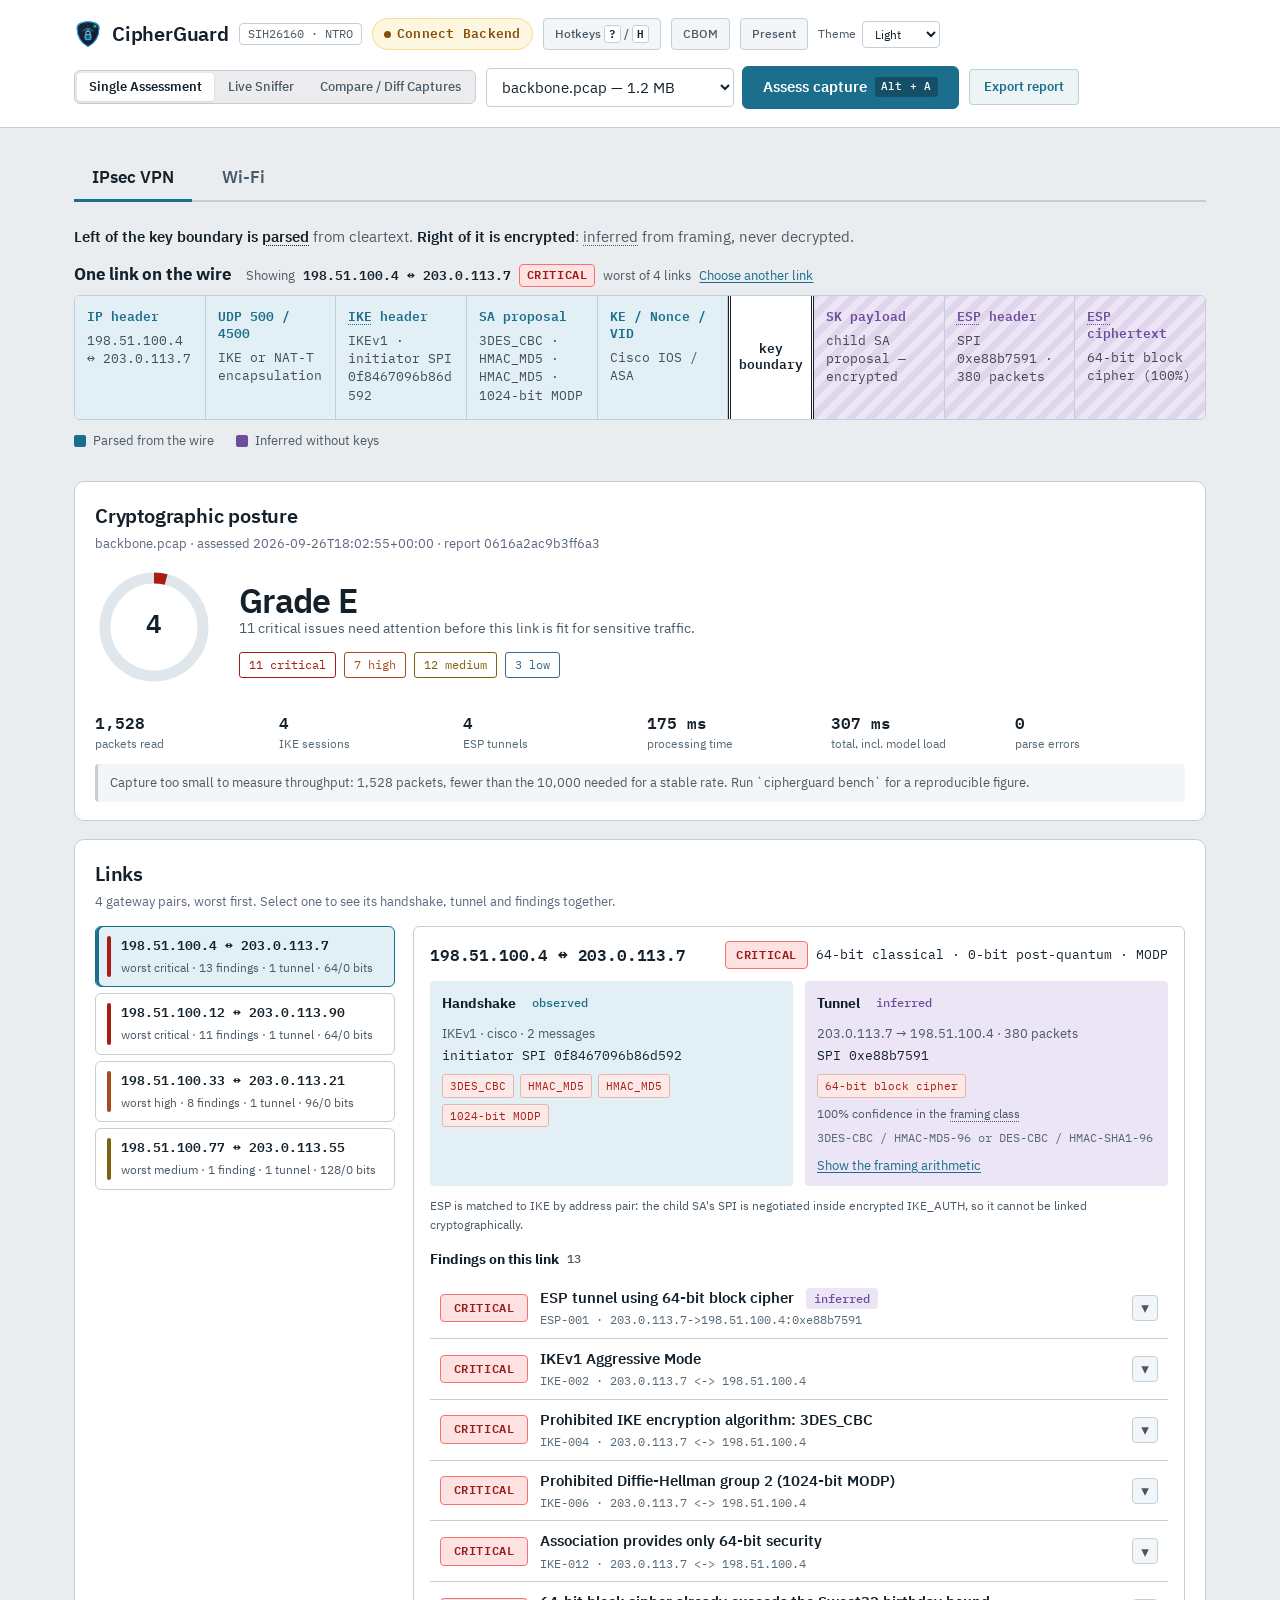
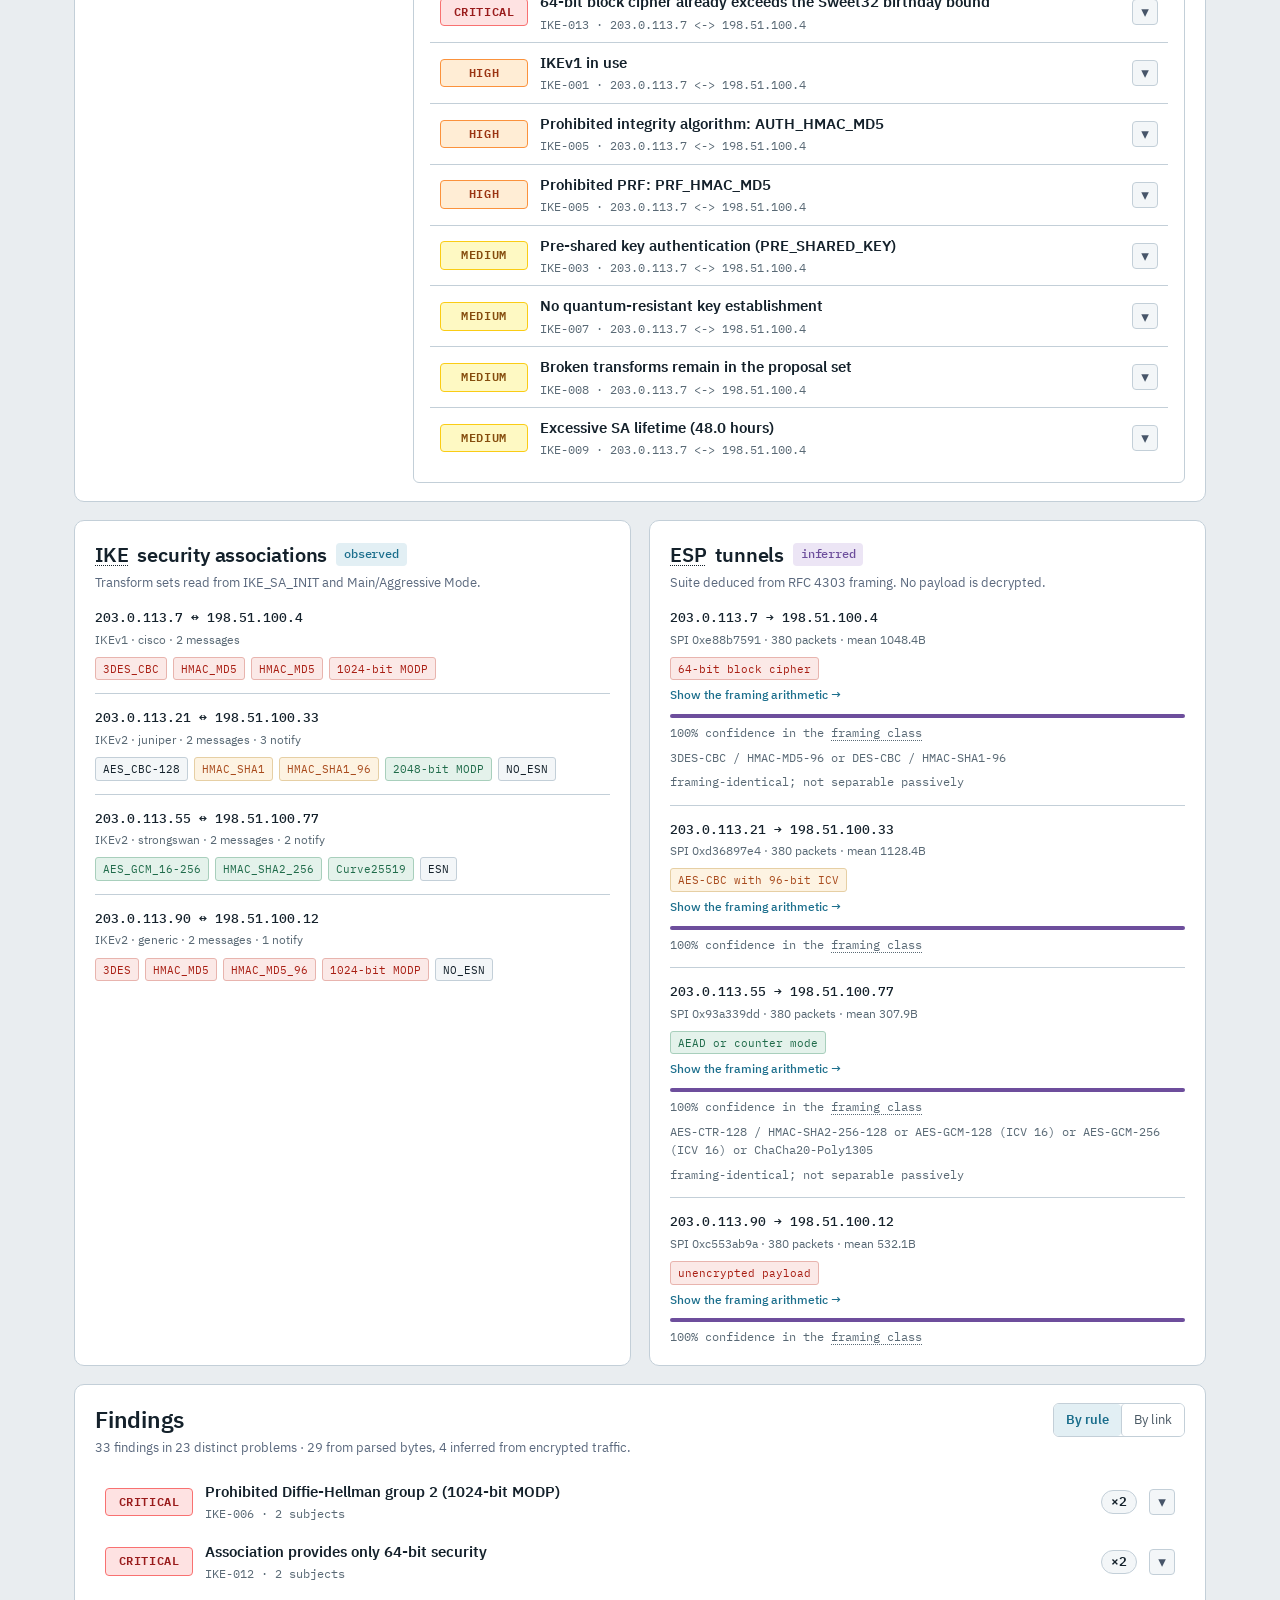
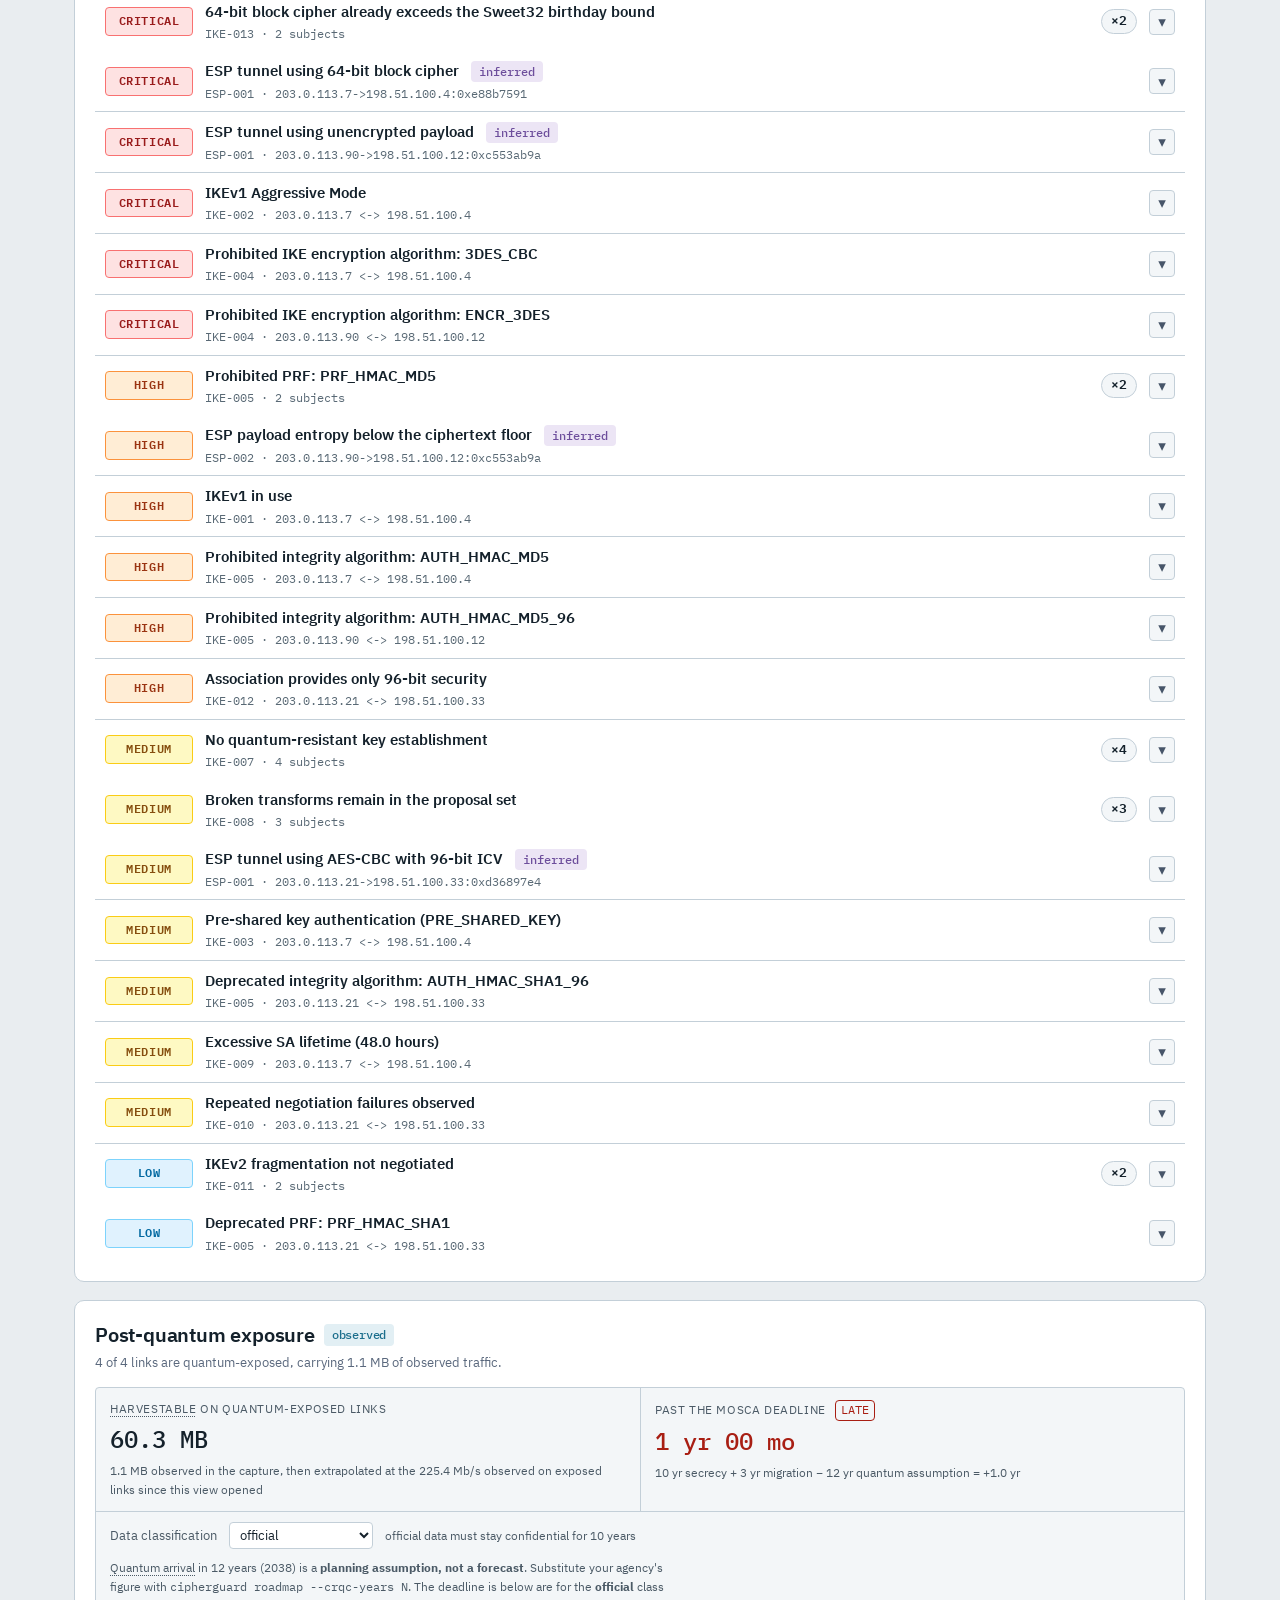
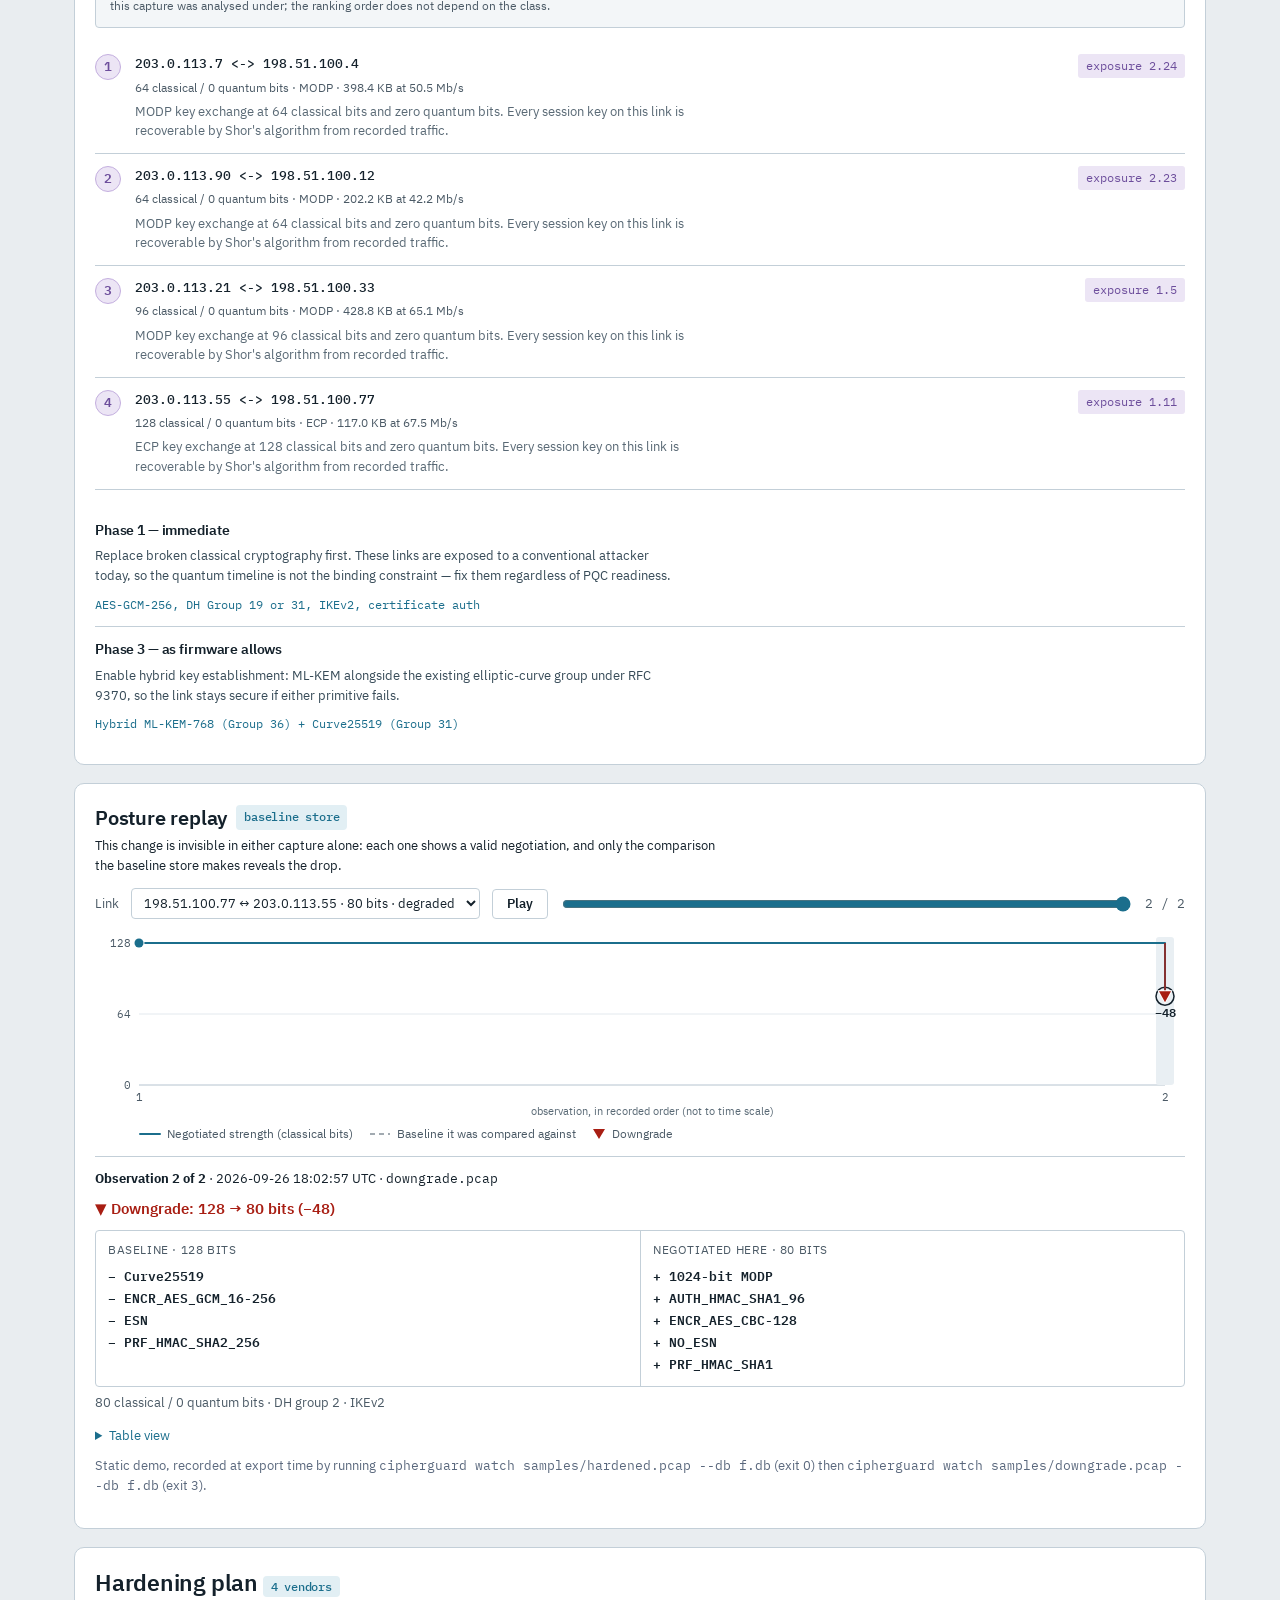
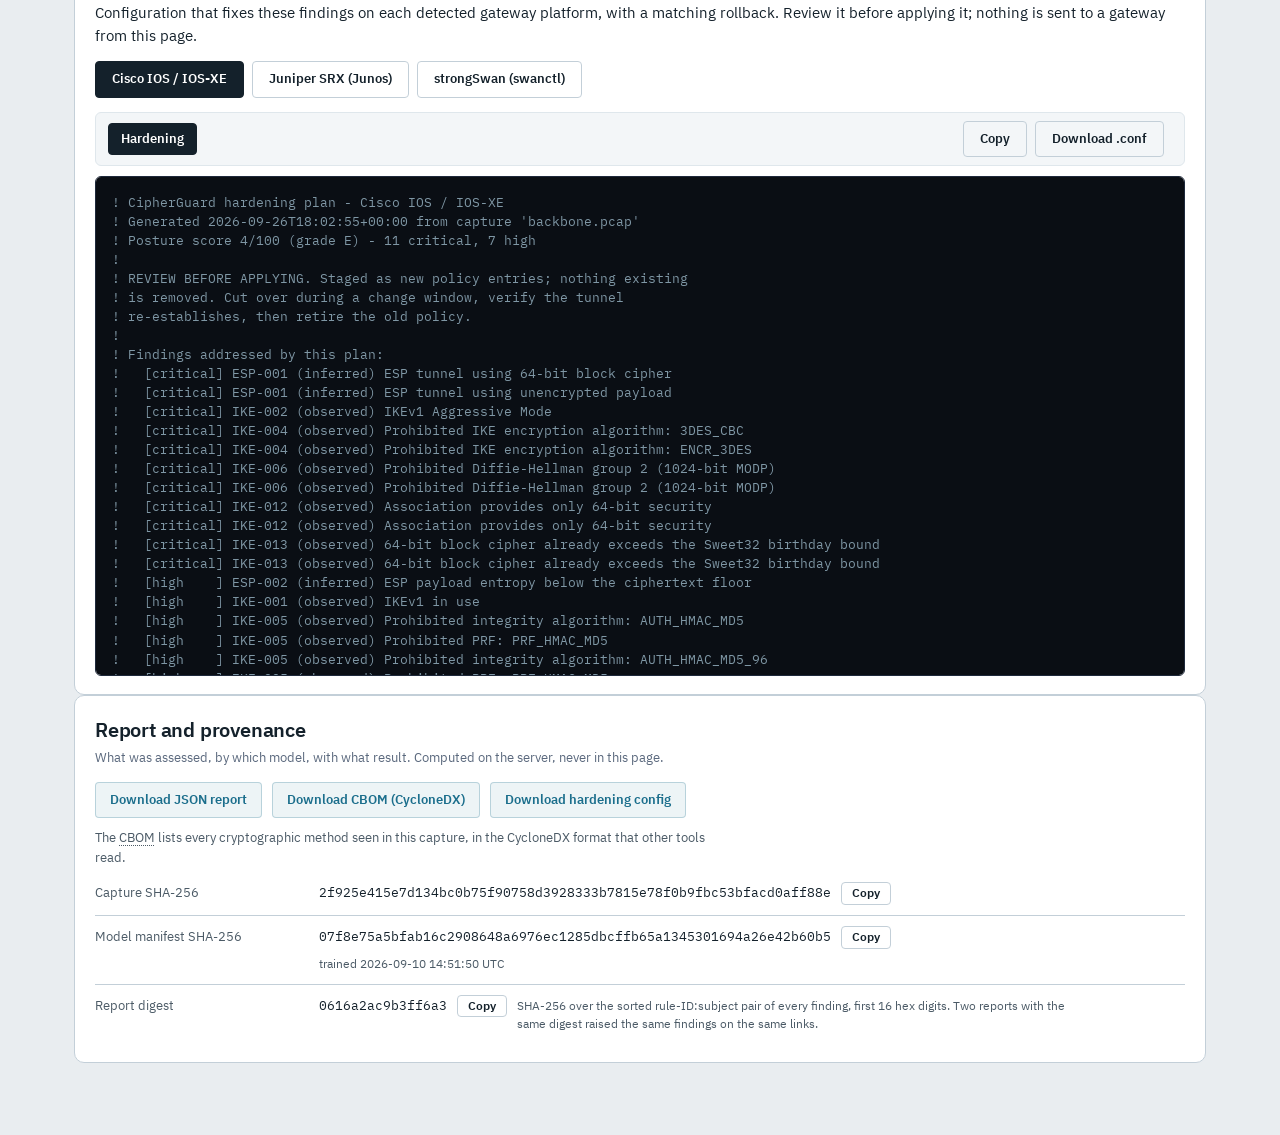
==== commit 501923d9: "feat: streamline dashboard telemetry, remove simulated panels, and add pre-paint theme initializatio" ====
--- a/docs/index.html
+++ b/docs/index.html
@@ -3,9 +3,9 @@
 <head>
 <meta charset="utf-8">
 <meta name="viewport" content="width=device-width, initial-scale=1">
-<title>CipherGuard — AI-Powered Protocol &amp; Live Wi-Fi Security Analyzer</title>
-<meta name="description" content="CipherGuard is an advanced AI-powered passive network protocol and Wi-Fi security assessment framework for deep cryptographic inspection, rogue AP detection, and compliance auditing.">
-<meta name="keywords" content="IPsec, Wi-Fi Security, Cryptographic Analysis, Rogue AP, Evil Twin, NIST SP 800-77, MITRE ATT&CK, Post-Quantum Cryptography, SIH26160, NTRO">
+<title>CipherGuard — IPsec and Wi-Fi cryptographic assessment</title>
+<meta name="description" content="Passive assessment of IPsec VPN and Wi-Fi cryptography from packet captures: what each link negotiated, what it gets wrong, and how to fix it. Nothing is decrypted.">
+<meta name="keywords" content="IPsec, IKE, ESP, Wi-Fi, cryptographic assessment, post-quantum, NIST SP 800-77, SIH26160">
 <meta name="author" content="CipherGuard Protocol Analysis Group">
 <link rel="canonical" href="/">
 
@@ -13,19 +13,19 @@
 <meta property="og:type" content="website">
 <meta property="og:site_name" content="CipherGuard">
 <meta property="og:url" content="/">
-<meta property="og:title" content="CipherGuard — AI-Powered Protocol &amp; Live Wi-Fi Security Analyzer">
-<meta property="og:description" content="Passive IPsec protocol analyzer and live 802.11 wireless security assessment framework. Inspect wire framing and RF spectrum with zero payload retention.">
+<meta property="og:title" content="CipherGuard — IPsec and Wi-Fi cryptographic assessment">
+<meta property="og:description" content="Passive assessment of IPsec VPN and Wi-Fi cryptography from packet captures: what each link negotiated, what it gets wrong, and how to fix it. Nothing is decrypted.">
 <meta property="og:image" content="img/og-image.png">
 <meta property="og:image:width" content="1200">
 <meta property="og:image:height" content="630">
-<meta property="og:image:alt" content="CipherGuard AI-Powered Protocol &amp; Wi-Fi Security Dashboard Overview">
+<meta property="og:image:alt" content="CipherGuard dashboard">
 
 <!-- Twitter Card Tags -->
 <meta name="twitter:card" content="summary_large_image">
-<meta name="twitter:title" content="CipherGuard — AI-Powered Protocol &amp; Live Wi-Fi Security Analyzer">
-<meta name="twitter:description" content="Passive IPsec protocol analyzer and live 802.11 wireless security assessment framework. Deep cryptographic inspection and rogue AP detection.">
+<meta name="twitter:title" content="CipherGuard — IPsec and Wi-Fi cryptographic assessment">
+<meta name="twitter:description" content="Passive assessment of IPsec VPN and Wi-Fi cryptography from packet captures: what each link negotiated, what it gets wrong, and how to fix it. Nothing is decrypted.">
 <meta name="twitter:image" content="img/og-image.png">
-<meta name="twitter:image:alt" content="CipherGuard Platform Dashboard Preview">
+<meta name="twitter:image:alt" content="CipherGuard dashboard">
 
 <!-- Favicon & PWA App Icons -->
 <link rel="icon" type="image/svg+xml" href="img/favicon.svg">
@@ -33,6 +33,7 @@
 <link rel="apple-touch-icon" href="img/apple-touch-icon.png">
 <link rel="manifest" href="site.webmanifest">
 <meta name="theme-color" content="#1b6e8c">
+<script src="js/theme-init.js"></script>
 
   <link rel="stylesheet" href="css/dashboard.css">
 </head>
@@ -47,38 +48,46 @@
 <header class="masthead">
   <div class="masthead-in">
     <div class="brand">
-      <img src="img/favicon.svg" alt="CipherGuard Cyber Shield Emblem" width="28" height="28" style="vertical-align:middle">
+      <img src="img/favicon.svg" alt="" width="28" height="28" style="vertical-align:middle">
       <h1>CipherGuard</h1>
       <span class="ps">SIH26160 &middot; NTRO</span>
       <button type="button" id="backend-status-pill" class="backend-status-pill online" title="Real-time backend & telemetry status · Click to configure bridge" aria-haspopup="dialog">
         <span class="pulse-dot"></span>
         <span id="backend-status-label">Live Telemetry</span>
       </button>
-      <button type="button" id="btn-shortcuts-help" class="shortcuts-trigger-btn" onclick="openShortcutsModal()" title="Keyboard Shortcuts Cheat Sheet (Press ? or H)" aria-haspopup="dialog">
-        <span>⌨️</span> <span>Hotkeys <kbd>?</kbd> / <kbd>H</kbd></span>
+      <button type="button" id="btn-shortcuts-help" class="shortcuts-trigger-btn" onclick="openShortcutsModal()" title="Keyboard shortcuts (? or H)" aria-haspopup="dialog">
+<span>Hotkeys <kbd>?</kbd> / <kbd>H</kbd></span>
       </button>
-      <button type="button" id="btn-cbom-toggle" class="shortcuts-trigger-btn cbom-trigger-btn" onclick="openCbomModal()" title="View Sovereign Cryptographic Bill of Materials (CBOM)" aria-haspopup="dialog">
-        <span>📜</span> <span>CBOM</span>
+      <button type="button" id="btn-cbom-toggle" class="shortcuts-trigger-btn cbom-trigger-btn" onclick="openCbomModal()" title="Cryptographic bill of materials (CBOM)" aria-haspopup="dialog">
+<span>CBOM</span>
       </button>
       <button type="button" id="btn-present" class="shortcuts-trigger-btn" aria-pressed="false"
               title="Presentation mode: step through the assessment with the arrow keys (or add ?present to the URL)">
         Present
       </button>
+      <label class="theme-pick" for="theme-select">
+        <span>Theme</span>
+        <select id="theme-select" title="Colour theme. System follows your operating system.">
+          <option value="light">Light</option>
+          <option value="dark">Dark</option>
+          <option value="system">System</option>
+        </select>
+      </label>
     </div>
     <div class="controls" id="header-controls">
       <!-- Dynamic controls according to active tab -->
       <div id="ipsec-controls" class="tab-controls-group">
         <div class="mode-toggle-group" role="group" aria-label="IPsec Analysis Mode">
           <button type="button" id="btn-ipsec-single" class="mode-toggle-btn active">Single Assessment</button>
-          <button type="button" id="btn-ipsec-live" class="mode-toggle-btn">📡 Live Sniffer</button>
-          <button type="button" id="btn-ipsec-diff" class="mode-toggle-btn">⚖️ Compare / Diff Captures</button>
+          <button type="button" id="btn-ipsec-live" class="mode-toggle-btn">Live Sniffer</button>
+          <button type="button" id="btn-ipsec-diff" class="mode-toggle-btn">Compare / Diff Captures</button>
         </div>
         <div id="ipsec-single-controls" class="controls-subgroup">
           <label for="capture" class="visually-hidden">Capture file</label>
           <select id="capture" aria-label="Select PCAP capture file"></select>
           <!-- Prominent CTA Above the Fold for IPsec -->
           <button id="run" class="hero-cta-btn">
-            <span class="cta-icon">⚡</span> Assess capture <span class="cta-badge">Alt + A</span>
+Assess capture <span class="cta-badge">Alt + A</span>
           </button>
         </div>
         <div id="ipsec-diff-controls" class="controls-subgroup" style="display:none;">
@@ -91,13 +100,13 @@
             <label for="diff-capture-b" class="diff-label">Hardened (B):</label>
             <select id="diff-capture-b" class="diff-select" aria-label="Remediated capture B"></select>
           </span>
-          <button id="run-diff" class="primary-btn">Run Diff Comparison</button>
-        </div>
-        <button id="ipsec-export-report" class="btn btn-secondary" aria-label="Export IPsec security dossier">📥 Export Dossier</button>
+          <button id="run-diff" class="primary-btn">Compare</button>
+        </div>
+        <button id="ipsec-export-report" class="btn btn-secondary" aria-label="Export the IPsec report">Export report</button>
       </div>
       <div id="wifi-controls" class="tab-controls-group" style="display:none;">
-        <button id="wifi-refresh-btn" class="btn btn-ghost" title="Re-scan Wi-Fi networks (Alt + S)">
-          <span class="cta-icon">🔄</span> Refresh Scan <span class="cta-badge">Alt + S</span>
+        <button id="wifi-refresh-btn" class="btn btn-ghost" title="Scan again (Alt + S)">
+Rescan <span class="cta-badge">Alt + S</span>
         </button>
       </div>
     </div>
@@ -111,10 +120,10 @@
   <!-- Main View Navigation Tabs -->
   <nav class="nav-tabs" role="tablist">
     <button class="tab-btn active" id="tab-ipsec" role="tab" aria-selected="true" aria-controls="view-ipsec">
-      🛡️ IPsec VPN Protocol Analyzer
+      IPsec VPN
     </button>
     <button class="tab-btn" id="tab-wifi" role="tab" aria-selected="false" aria-controls="view-wifi">
-      <span class="live-dot"></span> Live Wi-Fi &amp; Wireless Security
+      Wi-Fi
     </button>
   </nav>
 
@@ -127,15 +136,15 @@
       <div class="evil-twin-banner-main">
         <div class="evil-twin-icon-box">
           <span class="evil-twin-pulse-ring"></span>
-          <span class="evil-twin-icon">🚨</span>
+
         </div>
         <div class="evil-twin-text-block">
           <div class="evil-twin-headline">
-            <span class="evil-twin-title">ROGUE AP / EVIL TWIN ATTACK DETECTED</span>
-            <span class="threat-level-badge">CRITICAL THREAT &middot; SPOOFED AP</span>
+            <span class="evil-twin-title">Possible evil twin</span>
+            <span class="threat-level-badge">critical</span>
           </div>
           <div class="evil-twin-desc" id="evil-twin-desc">
-            An unauthorized rogue access point broadcasting the same SSID as a trusted network with downgraded or open security parameters was discovered within RF range.
+            A second access point is advertising the name of a trusted network with weaker or no security.
           </div>
           <div class="evil-twin-pills" id="evil-twin-pills">
             <!-- Populated dynamically: Target SSID, Rogue BSSID, Downgraded Auth, RSSI -->
@@ -144,9 +153,9 @@
       </div>
       <div class="evil-twin-banner-actions">
         <button type="button" id="btn-inspect-rogue-ap" class="action-btn inspect-rogue-btn">
-          🔍 Inspect Rogue AP in Table
+          Show it in the table
         </button>
-        <button type="button" id="btn-dismiss-rogue-banner" class="ghost-mini" title="Dismiss Alert">&times;</button>
+        <button type="button" id="btn-dismiss-rogue-banner" class="ghost-mini" title="Dismiss" aria-label="Dismiss">&times;</button>
       </div>
     </div>
     
@@ -155,7 +164,7 @@
       <div class="wifi-hero-main">
         <div class="wifi-status-badge" id="wifi-state-badge">
           <span class="pulse-indicator"></span>
-          <span id="wifi-state-text">Detecting Wi-Fi Interface...</span>
+          <span id="wifi-state-text">Reading the Wi-Fi interface&hellip;</span>
         </div>
         <h2 class="wifi-ssid-title" id="wifi-ssid-title">&mdash;</h2>
         <div class="wifi-meta-row" id="wifi-meta-row">
@@ -170,10 +179,10 @@
       </div>
       <div class="wifi-hero-actions">
         <div class="wifi-hero-btns">
-          <button id="wifi-scan-now" class="btn btn-primary" title="Scan all nearby wireless networks">⚡ Scan All Networks</button>
-          <button id="wifi-export-report" class="btn btn-secondary" title="Export comprehensive Wi-Fi security audit dossier">📥 Export Audit Dossier</button>
-        </div>
-        <div class="wifi-time-sub" id="wifi-last-scan">Last scanned: just now</div>
+          <button id="wifi-scan-now" class="btn btn-primary" title="Scan nearby networks now">Scan now</button>
+          <button id="wifi-export-report" class="btn btn-secondary" title="Export the Wi-Fi report">Export report</button>
+        </div>
+        <div class="wifi-time-sub" id="wifi-last-scan">&nbsp;</div>
       </div>
     </section>
 
@@ -181,12 +190,12 @@
     <div class="grid cols-2" style="margin-bottom:18px">
       <!-- Score Panel -->
       <section class="panel">
-        <h2>Wireless Cryptographic Posture</h2>
-        <div class="sub" id="wifi-score-sub">Live audit of local link encryption and key management.</div>
+        <h2>Wi-Fi posture</h2>
+        <div class="sub" id="wifi-score-sub">Encryption and key management on the connected network.</div>
         <div class="scoreline">
           <div class="dial">
-            <svg width="118" height="118" viewBox="0 0 118 118" role="img" aria-label="Wireless Cryptographic Posture Score Dial">
-              <title>Wireless Cryptographic Posture Score Dial</title>
+            <svg width="118" height="118" viewBox="0 0 118 118" role="img" aria-label="Wi-Fi posture score">
+              <title>Wi-Fi posture score</title>
               <circle class="dial-track" cx="59" cy="59" r="49" fill="none" stroke="#dfe7ec" stroke-width="11"/>
               <circle id="wifi-arc" cx="59" cy="59" r="49" fill="none" stroke="var(--ok)"
                       stroke-width="11" stroke-linecap="butt"
@@ -198,7 +207,7 @@
           </div>
           <div class="score-meta">
             <div class="score-num" id="wifi-grade">Grade &mdash;</div>
-            <div class="score-sub" id="wifi-gradesub">Analyzing handshake &amp; cipher parameters...</div>
+            <div class="score-sub" id="wifi-gradesub">Reading the connection&hellip;</div>
             <div class="sev-row" id="wifi-sevrow"></div>
           </div>
         </div>
@@ -207,36 +216,36 @@
 
       <!-- Network Quality & Security Badges -->
       <section class="panel">
-        <h2>Link Security &amp; Network Health</h2>
-        <div class="sub">Radio frequency metrics, DNS security, and gateway integrity.</div>
+        <h2>Connection</h2>
+        <div class="sub">Radio, addressing and DNS for the current connection.</div>
         
         <div class="wifi-health-list">
           <div class="health-item">
-            <div class="health-label">Authentication &amp; Cipher</div>
+            <div class="health-label">Authentication and cipher</div>
             <div class="health-val" id="wifi-auth-cipher-val">&mdash;</div>
           </div>
           <div class="health-item">
-            <div class="health-label">Signal Quality &amp; RSSI</div>
+            <div class="health-label">Signal</div>
             <div class="health-val" id="wifi-signal-val">
               <span id="wifi-signal-pct">&mdash;</span>
               <div class="signal-bar-track"><div id="wifi-signal-bar" class="signal-bar-fill"></div></div>
             </div>
           </div>
           <div class="health-item">
-            <div class="health-label">Link Throughput Rate</div>
+            <div class="health-label">Link rate</div>
             <div class="health-val" id="wifi-rates-val">&mdash;</div>
           </div>
           <div class="health-item">
-            <div class="health-label">Configured DNS Resolvers</div>
+            <div class="health-label">DNS resolvers</div>
             <div class="health-val" id="wifi-dns-val">&mdash;</div>
           </div>
           <div class="health-item">
-            <div class="health-label">Default IPv4 Gateway</div>
+            <div class="health-label">Default gateway</div>
             <div class="health-val" id="wifi-gateway-val">&mdash;</div>
           </div>
           <div class="health-item">
-            <div class="health-label">Session Uptime &amp; Stability</div>
-            <div class="health-val" id="wifi-uptime-val" style="color:var(--ok);font-weight:600">● 100% Stable &middot; Continuous RF Lock</div>
+            <div class="health-label">Egress</div>
+            <div class="health-val" id="wifi-uptime-val">&mdash;</div>
           </div>
         </div>
       </section>
@@ -246,49 +255,37 @@
     <section class="panel vpn-overlay-panel" style="margin-bottom:18px">
       <div class="vpn-panel-header">
         <div>
-          <h2>VPN Tunnel &amp; Transport Overlay Security <span class="domain-tag obs" id="vpn-badge">Direct ISP</span></h2>
-          <div class="sub">Encrypted overlay status, route redirection, and DNS leak inspection.</div>
+          <h2>VPN and egress <span class="domain-tag obs" id="vpn-badge">Direct ISP</span></h2>
+          <div class="sub">Whether traffic leaves through a VPN, the public address it leaves from, and where DNS queries go.</div>
         </div>
         <div style="display:flex;gap:8px;align-items:center;flex-wrap:wrap">
-          <button id="btn-toggle-sim-vpn-card" type="button" class="btn btn-secondary btn-sm sim-btn-vpn" aria-pressed="false" title="Toggle encrypted VPN tunnel to audit DNS leaks and egress protection">
-            <span class="sim-btn-icon">🛡️</span>
-            <span class="sim-btn-text">Toggle Encrypted VPN Tunnel</span>
-            <span class="sim-status-chip" id="sim-vpn-card-chip">AUTO</span>
-          </button>
           <div id="vpn-status-indicator" class="vpn-status-badge vpn-status-inactive">
-            <span class="vpn-dot"></span> <span id="vpn-status-text">No VPN Active</span>
+            <span class="vpn-dot"></span> <span id="vpn-status-text">No VPN</span>
           </div>
         </div>
       </div>
       
       <div class="vpn-detail-grid">
         <div class="vpn-metric-box">
-          <div class="vpn-metric-title">Overlay Protocol</div>
+          <div class="vpn-metric-title">Tunnel</div>
           <div class="vpn-metric-value" id="vpn-proto-val">Direct (None)</div>
           <div class="vpn-metric-sub" id="vpn-adapter-val">Physical Wi-Fi link</div>
         </div>
         <div class="vpn-metric-box">
-          <div class="vpn-metric-title">Public Egress IP &amp; ISP</div>
+          <div class="vpn-metric-title">Public address</div>
           <div class="vpn-metric-value" id="vpn-egress-val">&mdash;</div>
-          <div class="vpn-metric-sub" id="vpn-location-val">Detecting geolocation...</div>
+          <div class="vpn-metric-sub" id="vpn-location-val">&mdash;</div>
         </div>
         <div class="vpn-metric-box">
-          <div class="vpn-metric-title">Route Ownership</div>
+          <div class="vpn-metric-title">Default route</div>
           <div class="vpn-metric-value" id="vpn-route-val">Wi-Fi Gateway</div>
           <div class="vpn-metric-sub" id="vpn-route-sub">0.0.0.0/0 on physical NIC</div>
         </div>
         <div class="vpn-metric-box">
-          <div class="vpn-metric-title">DNS Leak Protection</div>
+          <div class="vpn-metric-title">DNS leak</div>
           <div class="vpn-metric-value" id="vpn-leak-val">&mdash;</div>
-          <div class="vpn-metric-sub" id="vpn-leak-sub">Checking resolver isolation...</div>
-        </div>
-      </div>
-      <div class="vpn-architecture-note">
-        <span class="vpn-info-icon">&#9432;</span>
-        <strong>Layered Security Architecture:</strong>
-        The Wi-Fi panel above audits your physical 802.11 RF association with your router.
-        When connected to a VPN, your traffic payload is encapsulated inside an encrypted tunnel
-        (WireGuard / OpenVPN / IPsec), securing data even on untrusted or compromised Wi-Fi networks.
+          <div class="vpn-metric-sub" id="vpn-leak-sub">&mdash;</div>
+        </div>
       </div>
     </section>
 
@@ -296,53 +293,24 @@
 
     <!-- Wi-Fi Findings -->
     <section class="panel" style="margin-bottom:18px">
-      <h2>Wi-Fi Security Findings</h2>
-      <div class="sub" id="wifi-findsub">Vulnerabilities, protocol weaknesses, and rogue AP alerts.</div>
-      <div id="wifi-findings"><div class="empty">Running wireless security audit...</div></div>
-    </section>
-
-    <!-- Evaluator Threat Simulation Control Panel (Secondary Tooling) -->
-    <section class="panel simulation-panel" style="margin-bottom:18px">
-      <div class="simulation-control-bar" role="region" aria-label="Interactive Threat Simulator">
-        <div class="sim-bar-label">
-          <span class="sim-flask-icon">🧪</span>
-          <div class="sim-label-text">
-            <span class="sim-label-title">Evaluator Threat Simulator</span>
-            <span class="sim-label-desc">Inject active RF and routing attack vectors in real-time</span>
-          </div>
-        </div>
-        <div class="sim-bar-buttons">
-          <button type="button" id="wifi-simulate-evil-twin" class="sim-btn sim-btn-rogue" aria-pressed="false" title="Simulate an active Evil Twin / Rogue AP attack broadcasting spoofed BSSID">
-            <span class="sim-btn-icon">🧪</span>
-            <span class="sim-btn-text">Simulate Rogue AP Attack</span>
-            <span class="sim-status-chip" id="sim-rogue-chip">OFF</span>
-          </button>
-          <button type="button" id="btn-toggle-sim-vpn" class="sim-btn sim-btn-vpn" title="Toggle VPN tunnel state to audit DNS leaks and egress protection">
-            <span class="sim-btn-icon">🛡️</span>
-            <span class="sim-btn-text">Toggle Encrypted VPN Tunnel</span>
-            <span class="sim-status-chip" id="sim-vpn-chip">AUTO</span>
-          </button>
-          <button type="button" id="wifi-scan-now-sim" class="sim-btn sim-btn-scan" title="Force fresh physical wireless hardware scan">
-            <span class="sim-btn-icon">🔄</span>
-            <span class="sim-btn-text">Force RF Re-scan</span>
-          </button>
-        </div>
-      </div>
+      <h2>Wi-Fi findings</h2>
+      <div class="sub" id="wifi-findsub">Weaknesses in the current connection and in networks nearby.</div>
+      <div id="wifi-findings"><div class="empty">Waiting for the first scan&hellip;</div></div>
     </section>
 
     <!-- In-Range Access Points Table -->
     <section class="panel" style="margin-bottom:18px">
       <div style="display:flex;align-items:center;justify-content:space-between;flex-wrap:wrap;gap:12px;margin-bottom:10px">
         <div>
-          <h2 style="margin-bottom:2px">Visible Wi-Fi Networks in Range <span class="domain-tag obs" data-gl="observed">observed</span></h2>
-          <div class="sub" id="wifi-networks-subtitle">Nearby access points discovered across 2.4 GHz, 5 GHz, and 6 GHz spectrum.</div>
+          <h2 style="margin-bottom:2px">Networks in range <span class="domain-tag obs" data-gl="observed">observed</span></h2>
+          <div class="sub" id="wifi-networks-subtitle">Access points this machine can hear.</div>
         </div>
         <div class="wifi-view-toggle-group">
           <button type="button" class="btn-toggle active" id="btn-wifi-group" aria-pressed="true" title="Group multiple access points of the same network together">
-            🏢 Group by Network (SSID)
+            By network
           </button>
           <button type="button" class="btn-toggle" id="btn-wifi-all" aria-pressed="false" title="Show every physical access point BSSID individually">
-            📡 Show All APs (BSSIDs)
+            Every access point
           </button>
         </div>
       </div>
@@ -369,12 +337,12 @@
     <section class="panel" id="wifi-spectrum-panel" style="margin-top:18px">
       <div class="spectrum-panel-header">
         <div>
-          <h2>RF Spectrum &amp; Channel Congestion Visualizer <span class="domain-tag obs">Passive 802.11 Spectral Density</span></h2>
-          <div class="sub">Dynamic channel allocation, non-overlapping boundary analysis (802.11b/g/n/ac/ax), and automated co-channel interference (CCI) advisory.</div>
+          <h2>Channel use</h2>
+          <div class="sub">Networks in range by channel, and the least crowded of the non-overlapping channels.</div>
         </div>
         <div class="spectrum-band-toggle">
-          <button id="btn-spectrum-24" class="spectrum-band-btn active" type="button" aria-pressed="true">2.4 GHz ISM Band</button>
-          <button id="btn-spectrum-5" class="spectrum-band-btn" type="button" aria-pressed="false">5 GHz UNII Band</button>
+          <button id="btn-spectrum-24" class="spectrum-band-btn active" type="button" aria-pressed="true">2.4 GHz</button>
+          <button id="btn-spectrum-5" class="spectrum-band-btn" type="button" aria-pressed="false">5 GHz</button>
         </div>
       </div>
 
@@ -390,11 +358,11 @@
           <div id="spectrum-tooltip" class="spectrum-tooltip" style="display:none"></div>
         </div>
         <div class="spectrum-legend">
-          <span><i class="spec-swatch spec-curr"></i> Associated / Target AP</span>
-          <span><i class="spec-swatch spec-rogue"></i> Rogue / Evil Twin AP</span>
-          <span><i class="spec-swatch spec-safe"></i> Secure Neighbor AP</span>
-          <span><i class="spec-swatch spec-legacy"></i> Legacy / Weak (WEP/WPA1)</span>
-          <span><i class="spec-swatch spec-nonoverlap"></i> Non-overlapping Best Channels (1, 6, 11)</span>
+          <span><i class="spec-swatch spec-curr"></i> Connected</span>
+          <span><i class="spec-swatch spec-rogue"></i> Possible evil twin</span>
+          <span><i class="spec-swatch spec-safe"></i> Other network</span>
+          <span><i class="spec-swatch spec-legacy"></i> Weak or no security</span>
+          <span><i class="spec-swatch spec-nonoverlap"></i> Non-overlapping channels (1, 6, 11)</span>
         </div>
       </div>
     </section>
@@ -542,170 +510,11 @@
         <div class="empty" id="replay-empty">Loading the baseline store&hellip;</div>
         <div class="sub replay-source" id="replay-source"></div>
       </section>
-      <!-- Interactive Q-Day Post-Quantum Mosca Cockpit -->
-      <section class="panel pqc-mosca-cockpit" id="pqc-mosca-cockpit" style="margin-bottom:18px">
-        <div class="pqc-cockpit-header">
-          <div>
-            <h2>Interactive "Q-Day" Mosca Calculator &amp; PQC Readiness Cockpit <span class="domain-tag obs">NIST FIPS 203/204/205</span></h2>
-            <div class="sub">Dynamic calculation of Mosca's Theorem (X + Y &gt; Z) and NSA CNSA 2.0 Post-Quantum migration risk assessment.</div>
-          </div>
-        </div>
-
-        <div class="mosca-calculator-grid">
-          <div class="mosca-controls-card">
-            <div class="mosca-slider-group">
-              <div class="slider-label-row">
-                <label for="slider-data-shelf">Data Shelf-Life (X): <strong id="val-data-shelf">10 yrs</strong></label>
-                <span class="slider-hint">How long classified data must remain secret</span>
-              </div>
-              <input type="range" id="slider-data-shelf" min="1" max="30" value="10" step="1" class="mosca-slider">
-            </div>
-
-            <div class="mosca-slider-group">
-              <div class="slider-label-row">
-                <label for="slider-migration-time">Migration Timeline (Y): <strong id="val-migration-time">5 yrs</strong></label>
-                <span class="slider-hint">Time to deploy post-quantum algorithms across fleet</span>
-              </div>
-              <input type="range" id="slider-migration-time" min="1" max="15" value="5" step="1" class="mosca-slider">
-            </div>
-
-            <div class="mosca-equation-banner">
-              <span class="mosca-eq-text">Mosca's Theorem: <code>X + Y = <span id="eq-xy-val">15</span> yrs</code> vs. Quantum Horizon <code>Z = 8 yrs (2034)</code></span>
-            </div>
-          </div>
-
-          <div class="mosca-result-card" id="mosca-result-card">
-            <div class="mosca-risk-title">STORE NOW, DECRYPT LATER (SNDL) RISK</div>
-            <div class="mosca-risk-badge" id="mosca-risk-badge">🚨 CRITICAL SNDL HAZARD</div>
-            <div class="mosca-risk-desc" id="mosca-risk-desc">
-              Adversaries recording encrypted traffic today will be able to decrypt it before the data's security value expires. Immediate PQC transition required.
-            </div>
-            <div class="pqc-fips-chips">
-              <div class="pqc-chip">
-                <span class="pqc-chip-code">FIPS 203</span>
-                <strong>ML-KEM-1024</strong>
-                <span>Kyber Lattice KEM</span>
-              </div>
-              <div class="pqc-chip">
-                <span class="pqc-chip-code">FIPS 204</span>
-                <strong>ML-DSA-87</strong>
-                <span>Dilithium Signatures</span>
-              </div>
-              <div class="pqc-chip">
-                <span class="pqc-chip-code">FIPS 205</span>
-                <strong>SLH-DSA</strong>
-                <span>SPHINCS+ Stateless</span>
-              </div>
-            </div>
-          </div>
-        </div>
-      </section>
-
-      <!-- In-Browser Hex Packet Dissector & Protocol Inspector (Wireshark-Style) -->
-      <section class="panel hex-dissector-panel" id="hex-dissector-panel" style="margin-bottom:18px">
-        <div class="hex-dissector-header">
-          <div>
-            <h2>Passive Framing Dissector &amp; Raw Byte Inspector <span class="domain-tag obs">Zero-Decryption Wire Analysis</span></h2>
-            <div class="sub">Inspect RFC 4303 packet framing, IKEv2 security associations, and ESP padding modulo residues directly at the byte level.</div>
-          </div>
-          <div class="hex-sample-selector-wrap">
-            <label for="hex-packet-select">Sample Packet:</label>
-            <select id="hex-packet-select" class="hex-packet-select">
-              <option value="ike_init">IKE_SA_INIT (Exchange 34, Transform Neg)</option>
-              <option value="ike_auth">IKE_AUTH (Exchange 35, Encrypted SA)</option>
-              <option value="esp_wire">ESP Wire Framing (RFC 4303, Seq #142)</option>
-            </select>
-          </div>
-        </div>
-
-        <div id="dissector-anatomy-bar" class="dissector-anatomy-bar"></div>
-        <div id="dissector-modulo-card" class="dissector-modulo-card"></div>
-
-        <div class="hex-dissector-grid">
-          <!-- Protocol Dissection Tree -->
-          <div class="dissector-tree-card">
-            <div class="dissector-tree-title">PROTOCOL TREE DISSECTION</div>
-            <div id="dissector-tree" class="dissector-tree">
-              <!-- Dynamically populated -->
-            </div>
-          </div>
-
-          <!-- Hex Matrix & ASCII Dump -->
-          <div class="dissector-hex-card">
-            <div class="dissector-hex-header">
-              <span>OFFSET</span>
-              <span>RAW HEXADECIMAL FRAMING (16 BYTES / LINE)</span>
-              <span>ASCII</span>
-            </div>
-            <div id="dissector-hex-dump" class="dissector-hex-dump">
-              <!-- Dynamically populated -->
-            </div>
-          </div>
-        </div>
-      </section>
-
-      <!-- MITRE ATT&CK Enterprise Threat Matrix Heatmap -->
-      <section class="panel mitre-heatmap-panel" id="mitre-heatmap-panel" style="margin-bottom:18px">
-        <div class="mitre-header">
-          <div>
-            <h2>MITRE ATT&amp;CK&reg; Enterprise Threat Heatmap <span class="domain-tag obs">Tactical Adversary TTP Matrix</span></h2>
-            <div class="sub">Real-time mapping of detected wireless and cryptographic vulnerabilities against standardized cyber kill-chain adversary techniques.</div>
-          </div>
-          <div class="mitre-stats-chip" id="mitre-stats-chip">
-            <span class="mitre-chip-item mitigated">🛡️ 4 Mitigated</span>
-            <span class="mitre-chip-item vulnerable" id="mitre-vuln-count">⚠️ 2 Active Threats</span>
-          </div>
-        </div>
-        <div class="mitre-heatmap-grid" id="mitre-heatmap-grid">
-          <!-- Injected dynamically via JS -->
-        </div>
-      </section>
-
-      <!-- MITRE ATT&CK & NIST SP 800-77 Compliance Matrix Panel -->
-      <section class="panel compliance-panel" id="ipsec-compliance-panel" style="margin-bottom:18px">
-        <div class="compliance-header">
-          <div>
-            <h2>Regulatory &amp; Threat Intelligence Compliance Matrix <span class="domain-tag obs">NIST SP 800-77 &bull; MITRE ATT&amp;CK</span></h2>
-            <div class="sub">Cross-framework verification mapping observed IKE/ESP crypto suites and Wi-Fi postures against federal standards and adversary techniques.</div>
-          </div>
-          <div class="compliance-filter-bar">
-            <button class="compliance-filter-btn active" data-filter="all" type="button">All Frameworks</button>
-            <button class="compliance-filter-btn" data-filter="nist" type="button">NIST SP 800-77 Rev. 1</button>
-            <button class="compliance-filter-btn" data-filter="mitre" type="button">MITRE ATT&amp;CK</button>
-            <button class="compliance-filter-btn" data-filter="cnsa" type="button">NSA CNSA 2.0</button>
-          </div>
-        </div>
-
-        <div class="compliance-stats-row" id="compliance-stats-row">
-          <!-- Injected via JS -->
-        </div>
-
-        <div class="table-wrap" style="margin-top:14px">
-          <table class="compliance-matrix-table" id="compliance-matrix-table">
-            <thead>
-              <tr>
-                <th style="width:15%">Framework / Ref</th>
-                <th style="width:20%">Control / Technique</th>
-                <th style="width:11%">Status</th>
-                <th style="width:27%">Observed Telemetry &amp; Impact</th>
-                <th style="width:27%">Required Hardening / Defense</th>
-              </tr>
-            </thead>
-            <tbody id="compliance-matrix-tbody">
-              <tr><td colspan="5" class="empty">Run an assessment to generate compliance findings.</td></tr>
-            </tbody>
-          </table>
-        </div>
-      </section>
-
       <section class="panel remediation-panel" id="remediation-panel">
         <div class="remediation-header">
           <div>
-            <h2>Automated Hardening &amp; Remediation Playbooks <span class="domain-tag obs" id="remediation-count-tag">4 Vendors</span></h2>
-            <div class="sub">
-              Passive Defence Architecture: <strong>Detect &rarr; Assess &rarr; Generate Fix &rarr; Admin Review &rarr; Dry-Run Staging</strong>.<br>
-              Deterministic forward configurations paired with instant rollback playbooks. Live gateway configurations never mutate without explicit administrator sign-off.
-            </div>
+            <h2>Hardening plan <span class="domain-tag obs" id="remediation-count-tag">4 vendors</span></h2>
+            <div class="sub">Configuration that fixes these findings on each detected gateway platform, with a matching rollback. Review it before applying it; nothing is sent to a gateway from this page.</div>
           </div>
         </div>
 
@@ -713,28 +522,19 @@
 
         <div class="playbook-toolbar">
           <div class="playbook-view-tabs">
-            <button id="btn-playbook-forward" class="playbook-tab active" type="button">Forward Hardening Playbook</button>
-            <button id="btn-playbook-rollback" class="playbook-tab" type="button">Rollback / Undo Playbook</button>
+            <button id="btn-playbook-forward" class="playbook-tab active" type="button">Hardening</button>
+            <button id="btn-playbook-rollback" class="playbook-tab" type="button">Rollback</button>
           </div>
           <div class="playbook-meta-chips">
-            <span id="playbook-syntax-badge" class="playbook-chip chip-ok">&#10004; Syntax Valid</span>
-            <span id="playbook-status-badge" class="playbook-chip chip-status">Status: DRAFTED</span>
+            <span id="playbook-syntax-badge" class="playbook-chip chip-ok" hidden></span>
+            <span id="playbook-status-badge" class="playbook-chip chip-status" hidden></span>
           </div>
           <div class="playbook-actions">
-            <button id="btn-playbook-copy" class="ghost" type="button">&#128203; Copy</button>
+            <button id="btn-playbook-copy" class="ghost" type="button">Copy</button>
             <button id="btn-playbook-download" class="ghost" type="button">Download .conf</button>
             <span class="copy-status" id="playbook-copy-status" role="status" aria-live="polite"></span>
-            <button id="btn-playbook-dryrun" class="ghost" type="button">&#9874; Dry-Run Validate</button>
-            <button id="btn-playbook-approve" class="solid-btn" type="button">&#9997; Approve Plan</button>
-          </div>
-        </div>
-
-        <div id="playbook-sim-box" class="playbook-sim-box" style="display:none">
-          <div class="sim-header">
-            <strong id="sim-title">Dry-Run Simulation Report</strong>
-            <button id="sim-close" class="ghost-mini" type="button">&times;</button>
-          </div>
-          <div id="sim-detail" class="sim-content"></div>
+            <button id="btn-playbook-approve" class="solid-btn" type="button" title="Record who signed this plan off, in the local plan store">Record approval</button>
+          </div>
         </div>
 
         <pre id="remediation" class="playbook-pre">Run an assessment to generate a hardening plan.</pre>
@@ -773,20 +573,20 @@
       <section class="panel diff-hero-panel" style="margin-bottom:18px">
         <div class="diff-hero-header">
           <div>
-            <h2>Before vs. After Differential Audit <span class="domain-tag obs">Comparative Security Posture</span></h2>
-            <div class="sub">Side-by-side assessment of security upgrades, score deltas, and vulnerability remediation.</div>
+            <h2>Before and after</h2>
+            <div class="sub">Capture A against capture B: score, findings and negotiated suites.</div>
           </div>
           <div id="diff-delta-badge" class="diff-delta-badge positive">
             <span class="diff-delta-arrow">&#9650;</span>
             <span class="diff-delta-num" id="diff-delta-num">+0</span>
-            <span class="diff-delta-label">Pts Delta</span>
+            <span class="diff-delta-label">points</span>
           </div>
         </div>
 
         <div class="diff-summary-grid">
           <!-- Baseline A Card -->
           <div class="diff-capture-card baseline" id="diff-card-a">
-            <div class="diff-card-pill baseline-pill">BASELINE CAPTURE (A)</div>
+            <div class="diff-card-pill baseline-pill">Capture A</div>
             <div class="diff-capture-name" id="diff-name-a">&mdash;</div>
             <div class="diff-score-row">
               <div class="diff-big-score" id="diff-score-a">&mdash;</div>
@@ -801,13 +601,13 @@
           <!-- Delta Arrow & Transformation Column -->
           <div class="diff-transformation-col">
             <div class="diff-arrow-circle">&rarr;</div>
-            <div class="diff-transform-verdict" id="diff-transform-verdict">Remediation Delta</div>
+            <div class="diff-transform-verdict" id="diff-transform-verdict">Change</div>
             <div class="diff-stat-delta" id="diff-stat-delta">Select captures to compare</div>
           </div>
 
           <!-- Hardened B Card -->
           <div class="diff-capture-card hardened" id="diff-card-b">
-            <div class="diff-card-pill hardened-pill">REMEDIATED CAPTURE (B)</div>
+            <div class="diff-card-pill hardened-pill">Capture B</div>
             <div class="diff-capture-name" id="diff-name-b">&mdash;</div>
             <div class="diff-score-row">
               <div class="diff-big-score" id="diff-score-b">&mdash;</div>
@@ -840,8 +640,8 @@
 
       <!-- Side-by-Side Wire Framing Ribbons -->
       <section class="panel" style="margin-bottom:18px">
-        <h2>Wire Framing Comparison</h2>
-        <div class="sub">Direct comparison of cleartext header bytes vs encrypted packet framing.</div>
+        <h2>Wire framing, A against B</h2>
+        <div class="sub">Cleartext headers and encrypted framing, capture A above capture B.</div>
         <div class="diff-ribbons-container">
           <div class="diff-ribbon-col">
             <div class="diff-ribbon-title"><span class="baseline-dot">&#9679;</span> Baseline (A): <b id="diff-ribbon-title-a">&mdash;</b></div>
@@ -860,20 +660,20 @@
 
       <!-- Cryptographic Suite Upgrade Matrix -->
       <section class="panel" style="margin-bottom:18px">
-        <h2>Cryptographic Suite Upgrade Matrix <span class="domain-tag obs">negotiated transforms</span></h2>
-        <div class="sub">Side-by-side transform evolution between baseline and hardened network traffic.</div>
+        <h2>Negotiated suites</h2>
+        <div class="sub">Transforms in capture A and capture B.</div>
         <div class="table-responsive">
           <table class="data-table diff-matrix-table" id="diff-matrix-table">
             <thead>
               <tr>
-                <th style="width:22%">Security Parameter</th>
-                <th style="width:33%">Baseline (A) Configuration</th>
-                <th style="width:33%">Remediated (B) Configuration</th>
-                <th style="width:12%;text-align:center">Evolution Status</th>
+                <th style="width:22%">Parameter</th>
+                <th style="width:33%">A</th>
+                <th style="width:33%">B</th>
+                <th style="width:12%;text-align:center">Change</th>
               </tr>
             </thead>
             <tbody id="diff-matrix-tbody">
-              <tr><td colspan="4" class="empty">Select captures and run diff comparison.</td></tr>
+              <tr><td colspan="4" class="empty">Choose two captures and select Compare.</td></tr>
             </tbody>
           </table>
         </div>
@@ -881,14 +681,14 @@
 
       <!-- Vulnerability Resolution & Risk Elimination -->
       <section class="panel" style="margin-bottom:18px">
-        <h2>Vulnerability Resolution &amp; Remediation Impact</h2>
-        <div class="sub">Specific CVE-class weaknesses eliminated by transitioning from Capture A to Capture B.</div>
+        <h2>Findings, A against B</h2>
+        <div class="sub">What capture B no longer raises, and what it still does.</div>
         
         <div class="diff-findings-grid">
           <!-- Resolved Findings (in A but eliminated in B) -->
           <div class="diff-finding-col">
             <div class="diff-col-header resolved-header">
-              <span>&#10004; Resolved Findings (Eliminated in B)</span>
+              <span>Resolved in B</span>
               <span class="diff-count-badge resolved" id="diff-resolved-count">0</span>
             </div>
             <div id="diff-resolved-list" class="diff-findings-list">
@@ -899,7 +699,7 @@
           <!-- Persisting / Remaining Findings in B -->
           <div class="diff-finding-col">
             <div class="diff-col-header persisting-header">
-              <span>&#9888; Persisting / Remaining In Hardened B</span>
+              <span>Still present in B</span>
               <span class="diff-count-badge persisting" id="diff-persisting-count">0</span>
             </div>
             <div id="diff-persisting-list" class="diff-findings-list">
@@ -916,21 +716,21 @@
       <section class="panel live-sniffer-panel" style="margin-bottom:18px">
         <div class="sniffer-panel-header">
           <div>
-            <h2>Live Network Interface Packet Sniffer <span class="domain-tag live">Real-Time Ingestion</span></h2>
-            <div class="sub">Stream live IPsec/ESP and IKE packets in real-time. Inspect active security associations as they traverse the wire.</div>
+            <h2>Live capture</h2>
+            <div class="sub">IKE and ESP packets from a network interface as they arrive, grouped into security associations.</div>
           </div>
           <div class="sniffer-controls-wrap">
             <select id="sniffer-iface-select" class="sniffer-iface-select" aria-label="Select network interface">
-              <option value="All Interfaces">All Active Interfaces (Promiscuous)</option>
+              <option value="All Interfaces">All interfaces</option>
             </select>
             <button type="button" id="btn-sniffer-start" class="btn btn-primary">
-              <span>▶</span> Start Live Sniffing
+Start
             </button>
             <button type="button" id="btn-sniffer-stop" class="btn btn-subtle" disabled>
-              <span>⏹</span> Stop
+Stop
             </button>
             <button type="button" id="btn-sniffer-analyze" class="btn btn-accent" disabled title="Analyze captured packet buffer">
-              <span>⚡</span> Analyze Live Snapshot
+Assess what was captured
             </button>
           </div>
         </div>
@@ -938,23 +738,23 @@
         <!-- Live Sniffer HUD Ticker Strip -->
         <div class="sniffer-hud-grid">
           <div class="sniffer-metric-card">
-            <div class="hud-label">SENSOR STATUS</div>
+            <div class="hud-label">Status</div>
             <div class="hud-val" id="sniffer-status-val"><span class="hud-dot idle"></span> IDLE</div>
           </div>
           <div class="sniffer-metric-card">
-            <div class="hud-label">PACKET RATE</div>
+            <div class="hud-label">Packet rate</div>
             <div class="hud-val" id="sniffer-rate-pps">0.0 <small>pps</small></div>
           </div>
           <div class="sniffer-metric-card">
-            <div class="hud-label">THROUGHPUT</div>
+            <div class="hud-label">Throughput</div>
             <div class="hud-val" id="sniffer-rate-kbps">0.0 <small>kbps</small></div>
           </div>
           <div class="sniffer-metric-card">
-            <div class="hud-label">BUFFERED PACKETS</div>
+            <div class="hud-label">Buffered</div>
             <div class="hud-val" id="sniffer-total-pkts">0</div>
           </div>
           <div class="sniffer-metric-card">
-            <div class="hud-label">ACTIVE SPIS</div>
+            <div class="hud-label">SPIs</div>
             <div class="hud-val" id="sniffer-active-spis">0</div>
           </div>
         </div>
@@ -962,20 +762,20 @@
         <!-- Live Streaming Packet Terminal Feed -->
         <div class="sniffer-feed-card">
           <div class="sniffer-feed-header">
-            <strong>LIVE PACKET STREAM FEED (SSE)</strong>
-            <span class="sniffer-feed-status">Auto-scrolling wire telemetry</span>
+            <strong>Packets</strong>
+            <span class="sniffer-feed-status">newest last</span>
           </div>
           <div class="sniffer-live-feed" id="sniffer-live-feed">
-            <div class="feed-placeholder">Standby. Click &quot;Start Live Sniffing&quot; to begin capturing wire telemetry.</div>
+            <div class="feed-placeholder">Select Start to capture from the chosen interface.</div>
           </div>
         </div>
 
         <!-- Active Security Associations Discovered Grid -->
         <div class="sniffer-spis-section">
-          <h3>Discovered Security Associations (Active SAs)</h3>
-          <div class="sub">Dynamically grouped by ESP SPI and IKE peer pairs detected on the wire.</div>
+          <h3>Security associations</h3>
+          <div class="sub">Grouped by ESP SPI and IKE peer pair.</div>
           <div class="sniffer-spis-grid" id="sniffer-spis-grid">
-            <div class="empty">No active security associations observed yet.</div>
+            <div class="empty">None seen yet.</div>
           </div>
         </div>
       </section>
@@ -991,10 +791,10 @@
 <aside class="mobile-sticky-cta" id="mobile-sticky-cta" aria-label="Mobile Quick Actions">
   <div class="mobile-sticky-cta-inner">
     <button type="button" id="mobile-primary-cta" class="mobile-cta-main">
-      <span>⚡</span> <span id="mobile-cta-label">Assess IPsec Capture</span>
+<span id="mobile-cta-label">Assess capture</span>
     </button>
-    <button type="button" id="mobile-secondary-cta" class="mobile-cta-sub" title="Export Security Dossier">
-      📥 Export
+    <button type="button" id="mobile-secondary-cta" class="mobile-cta-sub" title="Export report">
+      Export
     </button>
   </div>
 </aside>
@@ -1004,9 +804,9 @@
   <div class="backend-modal-card" role="document">
     <div class="backend-modal-header">
       <div class="backend-modal-title-group">
-        <span class="backend-modal-icon">🛡️</span>
+
         <div>
-          <h2 id="backend-modal-title">CipherGuard Engine Bridge</h2>
+          <h2 id="backend-modal-title">Local server</h2>
           <div class="backend-modal-subtitle">Direct Kernel Telemetry &amp; REST API Connection</div>
         </div>
       </div>
@@ -1048,7 +848,7 @@
       <!-- Action 1: Launch Direct Local Dashboard -->
       <div class="backend-action-card highlight">
         <div class="backend-action-header">
-          <span class="action-icon">🚀</span>
+
           <div class="action-meta">
             <strong>Launch Local Live Server Dashboard</strong>
             <p>Access the dashboard directly from your local Python server on <code>http://127.0.0.1:8000/</code> with unrestricted kernel access and real-time physical Wi-Fi scanning.</p>
@@ -1064,7 +864,7 @@
       <!-- Action 2: Custom API Endpoint -->
       <div class="backend-action-card">
         <div class="backend-action-header">
-          <span class="action-icon">🔌</span>
+
           <div class="action-meta">
             <strong>Configure Backend API URL</strong>
             <p>If hosting the backend on another port, cloud server, or HTTPS tunnel (e.g. Cloudflare Tunnel, ngrok):</p>
@@ -1081,7 +881,7 @@
       <!-- Action 3: Start Command Helper -->
       <div class="backend-action-card">
         <div class="backend-action-header">
-          <span class="action-icon">💻</span>
+
           <div class="action-meta">
             <strong>Start Backend Engine from Terminal</strong>
             <p>Run this command on your machine to start the live FastAPI telemetry server:</p>
@@ -1101,9 +901,9 @@
   <div class="shortcuts-modal-card" role="document">
     <div class="backend-modal-header">
       <div class="backend-modal-title-group">
-        <span class="backend-modal-icon">⌨️</span>
+
         <div>
-          <h2 id="shortcuts-modal-title">Analyst Keyboard Shortcuts</h2>
+          <h2 id="shortcuts-modal-title">Keyboard shortcuts</h2>
           <div class="backend-modal-subtitle">Fast keyboard control for security audits</div>
         </div>
       </div>
@@ -1142,22 +942,8 @@
         <div class="shortcut-item">
           <div class="shortcut-keys"><kbd>E</kbd> or <kbd>P</kbd></div>
           <div class="shortcut-desc">
-            <strong>Export Security Dossier</strong>
+            <strong>Export report</strong>
             <span>Generate and print executive compliance audit dossier</span>
-          </div>
-        </div>
-        <div class="shortcut-item">
-          <div class="shortcut-keys"><kbd>R</kbd></div>
-          <div class="shortcut-desc">
-            <strong>Simulate Rogue AP Attack</strong>
-            <span>Toggle active Evil Twin spoofed BSSID threat vector</span>
-          </div>
-        </div>
-        <div class="shortcut-item">
-          <div class="shortcut-keys"><kbd>V</kbd></div>
-          <div class="shortcut-desc">
-            <strong>Toggle Sovereign VPN</strong>
-            <span>Switch between encrypted VPN tunnel and direct ISP route</span>
           </div>
         </div>
         <div class="shortcut-item">
@@ -1176,7 +962,7 @@
         </div>
       </div>
       <div class="shortcuts-footer-note">
-        💡 <em>Pro-tip for Evaluators: Press <kbd>1</kbd> or <kbd>A</kbd> for IPsec analysis, <kbd>2</kbd> or <kbd>W</kbd> to sweep Wi-Fi, <kbd>3</kbd> or <kbd>D</kbd> for Diff mode, or <kbd>?</kbd> / <kbd>H</kbd> to open this guide anytime. Modifier combos (<kbd>Alt+A</kbd>, <kbd>Alt+S</kbd>, <kbd>Alt+D</kbd>, <kbd>Alt+E</kbd>) are also fully supported.</em>
+        <em>Pro-tip for Evaluators: Press <kbd>1</kbd> or <kbd>A</kbd> for IPsec analysis, <kbd>2</kbd> or <kbd>W</kbd> to sweep Wi-Fi, <kbd>3</kbd> or <kbd>D</kbd> for Diff mode, or <kbd>?</kbd> / <kbd>H</kbd> to open this guide anytime. Modifier combos (<kbd>Alt+A</kbd>, <kbd>Alt+S</kbd>, <kbd>Alt+D</kbd>, <kbd>Alt+E</kbd>) are also fully supported.</em>
       </div>
     </div>
   </div>
@@ -1189,7 +975,7 @@
   <div class="cbom-modal-card" role="document">
     <div class="backend-modal-header">
       <div class="backend-modal-title-group">
-        <span class="backend-modal-icon">📜</span>
+
         <div>
           <h2 id="cbom-modal-title">Cryptographic Bill of Materials (CBOM)</h2>
           <div class="backend-modal-subtitle">CycloneDX v1.6 &bull; NIST SP 800-161 Supply Chain Inventory</div>
@@ -1203,8 +989,8 @@
           <input type="text" id="cbom-search-input" class="cbom-search-input" placeholder="Filter algorithms, ciphers, key sizes...">
         </div>
         <div class="cbom-btn-group">
-          <button type="button" id="btn-copy-cbom" class="btn-cbom-action">📋 Copy JSON</button>
-          <button type="button" id="btn-download-cbom" class="btn-cbom-action btn-cbom-primary">📥 Download CycloneDX 1.6</button>
+          <button type="button" id="btn-copy-cbom" class="btn-cbom-action">Copy JSON</button>
+          <button type="button" id="btn-download-cbom" class="btn-cbom-action btn-cbom-primary">Download CycloneDX 1.6</button>
         </div>
       </div>
       <div class="cbom-content-wrap">
--- a/docs/css/dashboard.css
+++ b/docs/css/dashboard.css
@@ -84,6 +84,8 @@
 }
 
 *{box-sizing:border-box}
+/* the hidden attribute always wins over a component's own display rule */
+[hidden]{display:none!important}
 html{
   -webkit-text-size-adjust:100%;
   overflow-x:hidden;
@@ -155,12 +157,7 @@
   outline-offset: 2px;
 }
 .backend-status-pill:hover {
-  transform: translateY(-1px);
-  filter: brightness(1.15);
-  box-shadow: 0 2px 8px rgba(0,0,0,0.18);
-}
-.backend-status-pill:active {
-  transform: translateY(0);
+  text-decoration: underline;
 }
 .backend-status-pill.online {
   background: var(--dk-bga-22c55e-0p12, rgba(34, 197, 94, 0.12));
@@ -177,12 +174,6 @@
   height: 7px;
   border-radius: 50%;
   background: currentColor;
-  box-shadow: 0 0 6px currentColor;
-  animation: pulse-glow 2s infinite ease-in-out;
-}
-@keyframes pulse-glow {
-  0%, 100% { opacity: 1; transform: scale(1); }
-  50% { opacity: 0.4; transform: scale(0.85); }
 }
 .controls{display:flex;gap:10px;align-items:center;flex-wrap:wrap}
 .tab-controls-group{display:flex;gap:10px;align-items:center;flex-wrap:wrap}
@@ -250,11 +241,6 @@
   background: var(--sunk);
   color: var(--text-primary);
 }
-.btn-sm {
-  font-size: var(--text-xs);
-  padding: 5px 10px;
-  border-radius: var(--radius-sm);
-}
 
 /* Dynamic mode header controls */
 .diff-select-group {
@@ -409,13 +395,6 @@
 }
 .grid.cols-2 > .panel > .scoreline {
   flex: 0 0 auto;
-}
-.grid.cols-2 > .panel > .statgrid,
-.grid.cols-2 > .panel > .wifi-health-list {
-  flex: 1 1 auto;
-  display: flex;
-  flex-direction: column;
-  justify-content: space-between;
 }
 
 /* ---------- score ---------- */
@@ -724,9 +703,16 @@
 
 /* Glossary terms: a dotted underline, focusable, and the definition shows on
    hover, keyboard focus and tap alike, never hover alone. */
+/* a <button> that looks like the text it wraps; a chip (.domain-tag) that is
+   also a term keeps its own padding, tint and type */
 .gl{border:none;background:none;padding:0;margin:0;font:inherit;color:inherit;
   text-decoration:underline dotted;text-decoration-thickness:1px;text-underline-offset:3px;
   cursor:help;display:inline;letter-spacing:inherit;text-transform:inherit}
+.domain-tag.gl{padding:3px 8px;font-family:var(--mono);font-size:var(--text-xs);font-weight:500;
+  text-decoration:none;display:inline-block;line-height:1.35;vertical-align:middle}
+.domain-tag.gl.obs{background:var(--observed-bg);color:var(--observed)}
+.domain-tag.gl.inf{background:var(--inferred-bg);color:var(--inferred)}
+.domain-tag.gl:hover,.domain-tag.gl:focus-visible{text-decoration:underline dotted}
 .gl:hover,.gl:focus-visible{text-decoration-style:solid}
 .gl-tip{position:absolute;z-index:1000;max-width:min(320px,calc(100vw - 32px));
   padding:8px 11px;border-radius:var(--radius-sm);background:var(--ink);color:var(--paper);
@@ -800,7 +786,6 @@
   *{transition:none!important;animation:none!important}
 }
 
-
 /* Informational banner: the static demo is a working state, not a failure,
    so it must not borrow the error styling. */
 .banner.info{
@@ -844,17 +829,6 @@
 .tab-content{display:none}
 .tab-content.active{display:block}
 
-.live-dot{
-  width:10px;height:10px;border-radius:50%;background:var(--dk-bg-22c55e, #22c55e);
-  box-shadow:0 0 0 0 rgba(34,197,94,0.7);
-  animation:pulse-green 2s infinite;
-}
-@keyframes pulse-green{
-  0%{transform:scale(0.95);box-shadow:0 0 0 0 rgba(34,197,94,0.7);}
-  70%{transform:scale(1);box-shadow:0 0 0 6px rgba(34,197,94,0);}
-  100%{transform:scale(0.95);box-shadow:0 0 0 0 rgba(34,197,94,0);}
-}
-
 /* ---------- Wi-Fi Hero Card ---------- */
 .wifi-hero-card{
   background:var(--surface);
@@ -979,7 +953,7 @@
 }
 
 /* ---------- Data Table ---------- */
-.table-responsive, .table-wrap{
+.table-responsive{
   overflow-x:auto;
   -webkit-overflow-scrolling:touch;
   width:100%;
@@ -1167,9 +1141,7 @@
   color: var(--observed);
   font-weight: 700;
 }
-.mesh-subgroup-title .mesh-icon {
-  font-size: 0.95rem;
-}
+
 .mesh-count-tag {
   display: inline-block;
   font-size: 0.7rem;
@@ -1278,9 +1250,6 @@
 }
 
 /* ---------- VPN Overlay & Tunnel Card ---------- */
-.vpn-overlay-panel{
-  border-left: 4px solid #3b82f6;
-}
 .vpn-panel-header{
   display: flex;
   justify-content: space-between;
@@ -1308,8 +1277,6 @@
 }
 .vpn-status-active .vpn-dot{
   background: var(--dk-bg-10b981, #10b981);
-  box-shadow: 0 0 0 3px rgba(16, 185, 129, 0.25);
-  animation: vpnPulse 2s infinite;
 }
 .vpn-status-inactive{
   background: var(--dk-bg-f8fafc, #f8fafc);
@@ -1324,10 +1291,6 @@
   height: 9px;
   border-radius: 50%;
   display: inline-block;
-}
-@keyframes vpnPulse{
-  0%, 100% { transform: scale(1); opacity: 1; }
-  50% { transform: scale(1.3); opacity: 0.7; }
 }
 
 .vpn-detail-grid{
@@ -1372,28 +1335,7 @@
   word-break: break-word;
 }
 
-.vpn-architecture-note{
-  margin-top: 14px;
-  padding: 10px 14px;
-  background: var(--dk-bg-eff6ff, #eff6ff);
-  border: 1px solid var(--dk-bd-bfdbfe, #bfdbfe);
-  border-radius: 6px;
-  font-size: .83rem;
-  color: var(--dk-fg-1e40af, #1e40af);
-  display: flex;
-  align-items: center;
-  gap: 10px;
-  line-height: 1.45;
-}
-.vpn-info-icon{
-  font-size: 1.1rem;
-  font-weight: bold;
-}
-
 /* ---------------------------------- Remediation & Playbook Engine Styles */
-.remediation-panel{
-  border-left: 4px solid var(--dk-bd-10b981, #10b981);
-}
 .remediation-header{
   display: flex;
   justify-content: space-between;
@@ -1498,27 +1440,7 @@
   opacity: .5;
   cursor: not-allowed;
 }
-.playbook-sim-box{
-  background: #0b1320;
-  color: #f1f5f9;
-  border: 1px solid #334155;
-  border-radius: 6px;
-  padding: 12px 16px;
-  margin-bottom: 12px;
-  font-family: var(--mono);
-  font-size: .82rem;
-  line-height: 1.5;
-}
-.sim-header{
-  display: flex;
-  justify-content: space-between;
-  align-items: center;
-  margin-bottom: 8px;
-  border-bottom: 1px solid #1e293b;
-  padding-bottom: 6px;
-  color: #38bdf8;
-  font-size: .85rem;
-}
+
 .ghost-mini{
   background: none;
   border: none;
@@ -1549,9 +1471,9 @@
    ========================================================================== */
 
 .evil-twin-alert-banner{
-  background: linear-gradient(135deg, rgba(239, 68, 68, 0.12) 0%, rgba(185, 28, 28, 0.06) 100%);
-  border: 1px solid rgba(239, 68, 68, 0.6);
-  border-left: 6px solid #dc2626;
+  background: var(--surface);
+  border: 1px solid var(--crit);
+  border-left: 4px solid var(--crit);
   border-radius: 8px;
   padding: 16px 20px;
   margin-bottom: 22px;
@@ -1559,16 +1481,10 @@
   align-items: center;
   justify-content: space-between;
   gap: 18px;
-  box-shadow: 0 4px 20px rgba(239, 68, 68, 0.15);
-  animation: evil-twin-glow 2.5s infinite ease-in-out;
   position: relative;
   overflow: hidden;
 }
 
-@keyframes evil-twin-glow{
-  0%, 100% { box-shadow: 0 4px 18px rgba(239, 68, 68, 0.18); border-color: rgba(239, 68, 68, 0.6); }
-  50% { box-shadow: 0 4px 26px rgba(239, 68, 68, 0.35); border-color: rgba(220, 38, 38, 0.9); }
-}
 
 .evil-twin-banner-main{
   display: flex;
@@ -1596,14 +1512,9 @@
   width: 100%;
   height: 100%;
   border-radius: 50%;
-  border: 2px solid #ef4444;
-  animation: evil-twin-ring 1.8s infinite cubic-bezier(0.215, 0.61, 0.355, 1);
-}
-
-@keyframes evil-twin-ring{
-  0% { transform: scale(0.9); opacity: 0.9; }
-  100% { transform: scale(1.6); opacity: 0; }
-}
+  display: none;
+}
+
 
 .evil-twin-text-block{
   display: flex;
@@ -1715,13 +1626,8 @@
   display: inline-block;
   margin-left: 6px;
   vertical-align: middle;
-  animation: rogue-badge-pulse 2s infinite;
-}
-
-@keyframes rogue-badge-pulse{
-  0%, 100% { opacity: 1; }
-  50% { opacity: 0.75; }
-}
+}
+
 
 .rogue-highlight-flash{
   animation: rogue-flash 1.2s ease-in-out 3;
@@ -1926,8 +1832,11 @@
 .diff-score-row{
   display: flex;
   align-items: center;
-  gap: 16px;
-}
+  flex-wrap: wrap;
+  gap: 8px 16px;
+}
+.diff-grade-box{min-width:0}
+.diff-sev-summary{display:flex;flex-wrap:wrap;gap:4px}
 
 .diff-big-score{
   font-family: var(--mono);
@@ -1984,9 +1893,10 @@
   color: var(--muted);
 }
 
+/* stacked, not side by side: each ribbon needs the full width to stay legible */
 .diff-ribbons-container{
   display: grid;
-  grid-template-columns: 1fr 1fr;
+  grid-template-columns: 1fr;
   gap: 20px;
 }
 
@@ -2034,10 +1944,10 @@
 }
 
 .diff-status-downgraded{
-  color: var(--dk-fg-b91c1c, #b91c1c);
+  color: var(--crit);
   font-weight: 700;
-  background: var(--dk-bg-fef2f2, #fef2f2);
-  border: 1px solid var(--dk-bd-fecaca, #fecaca);
+  background: var(--surface);
+  border: 1px solid var(--crit);
   padding: 3px 8px;
   border-radius: 4px;
   display: inline-block;
@@ -2261,13 +2171,26 @@
 }
 
 .spectrum-chart-container{
-  background: #090e17;
+  background: var(--surface);
   border-radius: 8px;
-  border: 1px solid #1e293b;
+  border: 1px solid var(--rule);
   padding: 14px 16px 12px 16px;
   position: relative;
-  box-shadow: inset 0 2px 8px rgba(0,0,0,0.5);
-}
+}
+/* chart marks take the theme's tokens, so light and dark both follow */
+.sp-grid{stroke:var(--rule)}
+.sp-base{stroke:var(--faint)}
+.sp-axis{fill:var(--muted)}
+.sp-clean-line{stroke:var(--ok);stroke-opacity:.45}
+.sp-clean{fill:var(--ok);font-weight:700}
+.sp-ap{--c:var(--inferred)}
+.sp-ap.conn{--c:var(--observed)}
+.sp-ap.rogue{--c:var(--crit)}
+.sp-ap.legacy{--c:var(--med)}
+.sp-ap path{fill:var(--c);fill-opacity:.12;stroke:var(--c)}
+.sp-ap circle{fill:var(--c)}
+.sp-ap text{fill:var(--c)}
+.sp-ap line{stroke:var(--c)}
 
 .spectrum-svg-wrap{
   position: relative;
@@ -2287,17 +2210,14 @@
 
 .spectrum-tooltip{
   position: absolute;
-  background: rgba(15, 23, 42, 0.95);
-  border: 1px solid #334155;
-  color: #f1f5f9;
+  background: var(--ink);
+  color: var(--paper);
   padding: 8px 12px;
   border-radius: 6px;
   font-size: 0.78rem;
   pointer-events: none;
   z-index: 50;
-  box-shadow: 0 4px 12px rgba(0,0,0,0.4);
   white-space: nowrap;
-  backdrop-filter: blur(4px);
 }
 
 .spectrum-legend{
@@ -2307,9 +2227,9 @@
   gap: 16px;
   margin-top: 12px;
   padding-top: 10px;
-  border-top: 1px solid #1e293b;
+  border-top: 1px solid var(--rule);
   font-size: 0.76rem;
-  color: var(--dk-fg-94a3b8, #94a3b8);
+  color: var(--muted);
 }
 
 .spec-swatch{
@@ -2321,11 +2241,11 @@
   margin-right: 5px;
 }
 
-.spec-curr{ background: var(--dk-bg-06b6d4, #06b6d4); }
-.spec-rogue{ background: #ef4444; }
-.spec-safe{ background: #818cf8; }
-.spec-legacy{ background: var(--dk-bg-f59e0b, #f59e0b); }
-.spec-nonoverlap{ background: var(--dk-bg-10b981, #10b981); }
+.spec-curr{ background: var(--observed); }
+.spec-rogue{ background: var(--crit); }
+.spec-safe{ background: var(--inferred); }
+.spec-legacy{ background: var(--med); }
+.spec-nonoverlap{ background: var(--ok); }
 
 /* SVG Curve Glow Effects */
 .curve-path{
@@ -2337,200 +2257,11 @@
   opacity: 1 !important;
 }
 
-.rogue-pulse-curve{
-  animation: rogueGlowPulse 1.8s infinite alternate ease-in-out;
-}
-
-@keyframes rogueGlowPulse{
-  0%{ stroke-opacity: 0.6; filter: drop-shadow(0 0 2px rgba(239,68,68,0.4)); }
-  100%{ stroke-opacity: 1; filter: drop-shadow(0 0 10px rgba(239,68,68,0.9)); }
-}
+
 
 /* ==========================================================================
    MITRE ATT&CK & NIST SP 800-77 Compliance Matrix
    ========================================================================== */
-
-.compliance-panel{
-  position: relative;
-}
-
-.compliance-header{
-  display: flex;
-  justify-content: space-between;
-  align-items: flex-start;
-  flex-wrap: wrap;
-  gap: 12px;
-}
-
-.compliance-filter-bar{
-  display: flex;
-  gap: 6px;
-  flex-wrap: wrap;
-}
-
-.compliance-filter-btn{
-  background: var(--surface);
-  border: 1px solid var(--rule);
-  border-radius: 16px;
-  padding: 4px 12px;
-  font-family: var(--sans);
-  font-size: 0.76rem;
-  font-weight: 500;
-  color: var(--muted);
-  cursor: pointer;
-  transition: all 0.15s ease;
-}
-
-.compliance-filter-btn:hover{
-  border-color: var(--observed);
-  color: var(--ink);
-}
-
-.compliance-filter-btn.active{
-  background: var(--observed);
-  color: var(--text-inverse, #fff);
-  border-color: var(--observed);
-  font-weight: 600;
-}
-
-.compliance-stats-row{
-  display: grid;
-  grid-template-columns: repeat(auto-fit, minmax(170px, 1fr));
-  gap: 10px;
-  margin-top: 14px;
-}
-
-.compliance-stat-card{
-  background: var(--sunk);
-  border: 1px solid var(--rule);
-  border-radius: 6px;
-  padding: 10px 14px;
-  display: flex;
-  flex-direction: column;
-  gap: 2px;
-}
-
-.compliance-stat-card .val{
-  font-size: 1.35rem;
-  font-weight: 700;
-  font-family: var(--mono);
-  color: var(--ink);
-}
-
-.compliance-stat-card .lbl{
-  font-size: 0.72rem;
-  text-transform: uppercase;
-  letter-spacing: 0.05em;
-  color: var(--muted);
-}
-
-.compliance-matrix-table{
-  width: 100%;
-  border-collapse: collapse;
-}
-
-.compliance-matrix-table th{
-  font-size: 0.74rem;
-  text-transform: uppercase;
-  letter-spacing: 0.05em;
-  color: var(--muted);
-  padding: 9px 12px;
-  border-bottom: 1px solid var(--rule);
-  background: var(--sunk);
-  text-align: left;
-}
-
-.compliance-matrix-table td{
-  padding: 11px 12px;
-  border-bottom: 1px solid var(--rule);
-  font-size: 0.82rem;
-  vertical-align: top;
-}
-
-.compliance-matrix-table tr:hover td{
-  background: rgba(27, 110, 140, 0.02);
-}
-
-.compliance-ref-badge{
-  font-family: var(--mono);
-  font-size: 0.72rem;
-  font-weight: 600;
-  padding: 2px 7px;
-  border-radius: 4px;
-  background: var(--observed-bg);
-  color: var(--observed);
-  display: inline-block;
-  white-space: nowrap;
-}
-
-.compliance-ref-badge.cnsa{
-  background: var(--inferred-bg);
-  color: var(--inferred);
-}
-
-.compliance-ref-badge.mitre{
-  background: rgba(192, 86, 33, 0.12);
-  color: var(--high);
-}
-
-.compliance-status-badge{
-  display: inline-flex;
-  align-items: center;
-  gap: 4px;
-  font-size: 0.72rem;
-  font-weight: 700;
-  font-family: var(--mono);
-  padding: 2px 8px;
-  border-radius: 4px;
-  text-transform: uppercase;
-  letter-spacing: 0.03em;
-  white-space: nowrap;
-}
-
-.compliance-status-badge.pass{
-  background: var(--dk-bga-10b981-0p14, rgba(16, 185, 129, 0.14));
-  color: var(--dk-fg-047857, #047857);
-  border: 1px solid rgba(16, 185, 129, 0.35);
-}
-
-.compliance-status-badge.fail{
-  background: rgba(239, 68, 68, 0.14);
-  color: var(--dk-fg-b91c1c, #b91c1c);
-  border: 1px solid rgba(239, 68, 68, 0.35);
-}
-
-.compliance-status-badge.warn{
-  background: var(--dk-bga-f59e0b-0p14, rgba(245, 158, 11, 0.14));
-  color: var(--dk-fg-b45309, #b45309);
-  border: 1px solid rgba(245, 158, 11, 0.35);
-}
-
-.compliance-ctrl-name{
-  font-weight: 600;
-  color: var(--ink);
-}
-
-.compliance-ctrl-meta{
-  font-family: var(--mono);
-  font-size: 0.72rem;
-  color: var(--muted);
-  margin-top: 3px;
-}
-
-.compliance-obs-text{
-  color: var(--ink);
-  line-height: 1.45;
-}
-
-.compliance-fix-text{
-  color: var(--dk-fg-065f46, #065f46);
-  font-size: 0.8rem;
-  line-height: 1.4;
-  background: var(--dk-bga-ecfdf5-0p6, rgba(236, 253, 245, 0.6));
-  padding: 6px 8px;
-  border-radius: 4px;
-  border-left: 3px solid var(--dk-bd-10b981, #10b981);
-}
 
 /* ==========================================================================
    20-POINT PRODUCTION READINESS ENHANCEMENTS
@@ -2549,14 +2280,12 @@
 }
 .global-progress-bar.active {
   display: block;
-  background: linear-gradient(90deg, #1b6e8c, var(--dk-bg-38bdf8, #38bdf8), var(--dk-bg-10b981, #10b981), #6d4e9c);
-  background-size: 250% 100%;
+  background: var(--observed);
   animation: progressAnim 1.4s infinite ease-in-out;
 }
 @keyframes progressAnim {
-  0% { background-position: 0% 50%; }
-  50% { background-position: 100% 50%; }
-  100% { background-position: 0% 50%; }
+  0%, 100% { opacity: 1; }
+  50% { opacity: .45; }
 }
 
 /* ---------- 2. Button Loading Spinners ---------- */
@@ -2696,12 +2425,9 @@
 
 /* ---------- 6. Prominent CTA Above the Fold ---------- */
 .hero-cta-btn {
-  /* solid fallback under the gradient: print and forced-colours modes drop
-     background images, and white text must still have a background to sit on */
-  background-color: #1b6e8c;
-  background-image: linear-gradient(135deg, #0f172a 0%, #1b6e8c 100%);
+  background: #1b6e8c;
   color: #ffffff;
-  border: 1px solid rgba(56, 189, 248, 0.45);
+  border: 1px solid #1b6e8c;
   border-radius: 6px;
   padding: 10px 20px;
   font-size: 0.92rem;
@@ -2710,22 +2436,16 @@
   display: inline-flex;
   align-items: center;
   gap: 8px;
-  box-shadow: 0 4px 14px rgba(27, 110, 140, 0.28);
-  transition: all 0.2s ease;
   white-space: nowrap;
 }
-/* on the gradient button the chip darkens rather than lightens: white text on
+/* on the teal button the chip darkens rather than lightens: white text on
    white-over-teal measured 4.0:1 */
 .hero-cta-btn .cta-badge {
   background: rgba(0, 0, 0, 0.28);
 }
 .hero-cta-btn:hover {
-  background: linear-gradient(135deg, #1e293b 0%, #0284c7 100%);
-  box-shadow: 0 6px 20px rgba(56, 189, 248, 0.4);
-  transform: translateY(-1px);
-}
-.hero-cta-btn:active {
-  transform: translateY(0);
+  background: #155a73;
+  border-color: #155a73;
 }
 .cta-badge {
   /* neutral grey reads on light and dark buttons alike */
@@ -2739,79 +2459,6 @@
 }
 
 /* ---------- 7. Cookie & Local Storage Consent Banner ---------- */
-.cookie-banner {
-  position: fixed;
-  bottom: 0;
-  left: 0;
-  right: 0;
-  z-index: 99990;
-  background: rgba(15, 23, 42, 0.94);
-  backdrop-filter: blur(12px);
-  -webkit-backdrop-filter: blur(12px);
-  border-top: 1px solid rgba(56, 189, 248, 0.25);
-  color: #f1f5f9;
-  padding: 16px 24px;
-  box-shadow: 0 -8px 28px rgba(0, 0, 0, 0.3);
-  transition: transform 0.3s ease, opacity 0.3s ease;
-}
-.cookie-banner.hidden {
-  transform: translateY(100%);
-  opacity: 0;
-  pointer-events: none;
-}
-.cookie-banner-content {
-  max-width: 1180px;
-  margin: 0 auto;
-  display: flex;
-  align-items: center;
-  justify-content: space-between;
-  gap: 20px;
-  flex-wrap: wrap;
-}
-.cookie-text {
-  font-size: 0.88rem;
-  line-height: 1.5;
-  color: #cbd5e1;
-  max-width: 76ch;
-}
-.cookie-text strong {
-  color: #38bdf8;
-}
-.cookie-text a {
-  color: #38bdf8;
-  text-decoration: underline;
-}
-.cookie-actions {
-  display: flex;
-  gap: 10px;
-  flex-shrink: 0;
-}
-.btn-cookie-accept {
-  background: var(--dk-bg-10b981, #10b981);
-  color: #ffffff;
-  border: 1px solid #059669;
-  padding: 7px 16px;
-  border-radius: 4px;
-  font-size: 0.84rem;
-  font-weight: 600;
-  cursor: pointer;
-}
-.btn-cookie-accept:hover {
-  background: #059669;
-}
-.btn-cookie-dismiss {
-  background: transparent;
-  color: var(--dk-fg-94a3b8, #94a3b8);
-  border: 1px solid #475569;
-  padding: 7px 14px;
-  border-radius: 4px;
-  font-size: 0.84rem;
-  cursor: pointer;
-}
-.btn-cookie-dismiss:hover {
-  background: var(--dk-bga-ffffff-0p08, rgba(255, 255, 255, 0.08));
-  color: #f1f5f9;
-}
 
 /* ---------- 8. Sticky Mobile CTA Bar ---------- */
 .mobile-sticky-cta {
@@ -2821,12 +2468,9 @@
   left: 0;
   right: 0;
   z-index: 99980;
-  background: rgba(15, 23, 42, 0.95);
-  backdrop-filter: blur(10px);
-  -webkit-backdrop-filter: blur(10px);
-  border-top: 1px solid rgba(56, 189, 248, 0.3);
+  background: var(--surface);
+  border-top: 1px solid var(--rule);
   padding: 10px 16px;
-  box-shadow: 0 -4px 18px rgba(0, 0, 0, 0.25);
 }
 .mobile-sticky-cta-inner {
   display: flex;
@@ -2837,7 +2481,7 @@
 }
 .mobile-cta-main {
   flex: 1;
-  background: linear-gradient(135deg, #1b6e8c, #0284c7);
+  background: #1b6e8c;
   color: #fff;
   border: none;
   padding: 12px 16px;
@@ -2849,12 +2493,11 @@
   align-items: center;
   justify-content: center;
   gap: 8px;
-  box-shadow: 0 2px 10px rgba(2, 132, 199, 0.4);
 }
 .mobile-cta-sub {
-  background: var(--dk-bga-ffffff-0p1, rgba(255, 255, 255, 0.1));
-  color: #f1f5f9;
-  border: 1px solid rgba(255, 255, 255, 0.2);
+  background: var(--sunk);
+  color: var(--ink);
+  border: 1px solid var(--rule);
   padding: 12px 14px;
   border-radius: 6px;
   font-size: 0.84rem;
@@ -2863,528 +2506,16 @@
 }
 
 /* ---------- 9. Rich Footer & Sovereign Cyber Defence Framework ---------- */
-.site-footer {
-  margin-top: 40px;
-  position: relative;
-  background: var(--surface);
-  border: 1px solid var(--rule);
-  border-radius: 12px;
-  box-shadow: 0 4px 20px rgba(0, 0, 0, 0.04);
-  color: var(--muted);
-  font-size: 0.86rem;
-  width: 100%;
-  overflow: hidden;
-  box-sizing: border-box;
-}
-
-.footer-top-accent {
-  width: 100%;
-  height: 3px;
-  background: linear-gradient(90deg, #1b6e8c 0%, var(--dk-bg-38bdf8, #38bdf8) 50%, #6d4e9c 100%);
-}
-
-.footer-in {
-  padding: 32px 28px 24px;
-  box-sizing: border-box;
-  width: 100%;
-}
-
-.footer-grid {
-  display: grid;
-  grid-template-columns: minmax(0, 1.4fr) minmax(0, 1fr) minmax(0, 1.35fr);
-  gap: 36px;
-  margin-bottom: 28px;
-  align-items: start;
-  width: 100%;
-}
 
 /* Brand Column */
-.footer-brand {
-  display: flex;
-  flex-direction: column;
-}
-
-.footer-brand-header {
-  display: flex;
-  align-items: center;
-  gap: 12px;
-  margin-bottom: 12px;
-}
-
-.footer-logo-wrap {
-  position: relative;
-  width: 40px;
-  height: 40px;
-  flex-shrink: 0;
-  border-radius: 8px;
-  background: var(--surface);
-  border: 1px solid var(--rule);
-  display: flex;
-  align-items: center;
-  justify-content: center;
-  box-shadow: 0 1px 4px rgba(0, 0, 0, 0.05);
-}
-
-.footer-logo {
-  display: block;
-  filter: drop-shadow(0 2px 4px rgba(27, 110, 140, 0.25));
-}
-
-.footer-brand-text {
-  display: flex;
-  flex-direction: column;
-  gap: 2px;
-}
-
-.footer-title-row {
-  display: flex;
-  align-items: center;
-  gap: 8px;
-  flex-wrap: wrap;
-}
-
-.footer-title {
-  font-size: 1.18rem;
-  font-weight: 700;
-  color: var(--ink);
-  margin: 0;
-  line-height: 1.25;
-  letter-spacing: -0.01em;
-}
-
-.footer-title-badge {
-  font-family: var(--mono);
-  font-size: 0.62rem;
-  font-weight: 700;
-  letter-spacing: 0.05em;
-  text-transform: uppercase;
-  color: var(--observed);
-  background: var(--observed-bg);
-  border: 1px solid rgba(27, 110, 140, 0.25);
-  padding: 2px 6px;
-  border-radius: 4px;
-  white-space: nowrap;
-}
-
-.footer-subtitle {
-  font-family: var(--mono);
-  font-size: 0.70rem;
-  color: var(--observed);
-  text-transform: uppercase;
-  letter-spacing: 0.03em;
-  font-weight: 600;
-  margin: 0;
-  line-height: 1.35;
-}
-
-.footer-desc {
-  line-height: 1.62;
-  color: var(--muted);
-  font-size: 0.84rem;
-  margin: 10px 0 16px 0;
-  max-width: 100%;
-}
-
-.footer-org-badge {
-  display: flex;
-  align-items: center;
-  gap: 12px;
-  background: var(--dk-bg-ffffff, #ffffff);
-  border: 1px solid var(--rule);
-  border-left: 3px solid var(--observed);
-  padding: 10px 14px;
-  border-radius: 8px;
-  box-shadow: 0 1px 4px rgba(0, 0, 0, 0.04);
-  transition: border-color 0.2s ease, transform 0.2s ease;
-}
-
-.footer-org-badge:hover {
-  border-color: var(--observed);
-  transform: translateY(-1px);
-}
-
-.badge-emblem-box {
-  font-size: 1.25rem;
-  flex-shrink: 0;
-  line-height: 1;
-}
-
-.badge-text-wrap {
-  display: flex;
-  flex-direction: column;
-  gap: 2px;
-}
-
-.badge-primary {
-  font-weight: 600;
-  color: var(--ink);
-  font-size: 0.77rem;
-  line-height: 1.25;
-}
-
-.badge-secondary {
-  font-family: var(--mono);
-  color: var(--muted);
-  font-size: 0.68rem;
-  letter-spacing: 0.01em;
-}
 
 /* Columns General */
-.footer-heading {
-  font-size: 0.76rem;
-  font-family: var(--mono);
-  font-weight: 700;
-  text-transform: uppercase;
-  letter-spacing: 0.08em;
-  color: var(--ink);
-  margin: 0 0 16px 0;
-  padding-bottom: 8px;
-  border-bottom: 1px solid var(--rule);
-  display: flex;
-  align-items: center;
-  gap: 8px;
-}
-
-.footer-heading svg {
-  color: var(--observed);
-  flex-shrink: 0;
-}
 
 /* Column 2: Navigation Links */
-.footer-links {
-  list-style: none;
-  padding: 0;
-  margin: 0;
-  display: flex;
-  flex-direction: column;
-  gap: 8px;
-}
-
-.footer-link-item {
-  display: flex;
-  align-items: center;
-  justify-content: space-between;
-  gap: 8px;
-  color: var(--muted);
-  text-decoration: none;
-  font-size: 0.84rem;
-  padding: 5px 8px;
-  border-radius: 6px;
-  background: transparent;
-  border: 1px solid transparent;
-  transition: all 0.18s ease;
-}
-
-.footer-link-item:hover {
-  background: var(--observed-bg);
-  border-color: rgba(27, 110, 140, 0.2);
-  color: var(--observed);
-  transform: translateX(3px);
-  text-decoration: none;
-}
-
-.link-chevron {
-  color: var(--faint);
-  flex-shrink: 0;
-  transition: transform 0.18s ease, color 0.18s ease;
-}
-
-.footer-link-item:hover .link-chevron {
-  color: var(--observed);
-  transform: translateX(2px);
-}
-
-.link-label {
-  flex-grow: 1;
-  text-align: left;
-}
-
-.link-tag {
-  font-family: var(--mono);
-  font-size: 0.62rem;
-  font-weight: 600;
-  letter-spacing: 0.04em;
-  padding: 2px 6px;
-  border-radius: 4px;
-  background: var(--sunk);
-  color: var(--muted);
-  border: 1px solid var(--rule);
-  flex-shrink: 0;
-  transition: all 0.18s ease;
-}
-
-.footer-link-item:hover .link-tag {
-  background: rgba(27, 110, 140, 0.15);
-  color: var(--observed);
-  border-color: rgba(27, 110, 140, 0.3);
-}
 
 /* Column 3: Lab Command Card */
-.footer-card {
-  background: var(--dk-bg-ffffff, #ffffff);
-  border: 1px solid var(--rule);
-  border-radius: 10px;
-  padding: 16px 18px;
-  box-shadow: 0 1px 4px rgba(0, 0, 0, 0.04);
-  transition: border-color 0.2s ease, box-shadow 0.2s ease;
-}
-
-.footer-card:hover {
-  border-color: var(--observed);
-  box-shadow: 0 4px 14px rgba(27, 110, 140, 0.12);
-}
-
-.footer-card-header {
-  display: flex;
-  align-items: center;
-  justify-content: space-between;
-  gap: 8px;
-  margin-bottom: 8px;
-}
-
-.footer-station-indicator {
-  display: flex;
-  align-items: center;
-  gap: 8px;
-  min-width: 0;
-}
-
-.live-station-dot {
-  width: 7px;
-  height: 7px;
-  border-radius: 50%;
-  background: #1f6b4a;
-  box-shadow: 0 0 6px rgba(31, 107, 74, 0.6);
-  flex-shrink: 0;
-  display: inline-block;
-}
-
-.footer-lab-name {
-  font-weight: 600;
-  color: var(--ink);
-  font-size: 0.85rem;
-  white-space: nowrap;
-  overflow: hidden;
-  text-overflow: ellipsis;
-}
-
-.footer-station-badge {
-  font-family: var(--mono);
-  font-size: 0.62rem;
-  font-weight: 700;
-  color: var(--muted);
-  background: var(--sunk);
-  border: 1px solid var(--rule);
-  padding: 2px 6px;
-  border-radius: 3px;
-  flex-shrink: 0;
-}
-
-.footer-lab-address {
-  display: flex;
-  align-items: flex-start;
-  gap: 6px;
-  color: var(--muted);
-  font-size: 0.79rem;
-  line-height: 1.45;
-  margin-bottom: 12px;
-}
-
-.address-pin {
-  font-size: 0.82rem;
-  line-height: 1.2;
-}
-
-.footer-pgp-box {
-  display: flex;
-  align-items: center;
-  justify-content: space-between;
-  gap: 8px;
-  margin-bottom: 12px;
-  background: var(--sunk);
-  border: 1px solid var(--rule);
-  padding: 6px 10px;
-  border-radius: 6px;
-  cursor: pointer;
-  transition: all 0.2s ease;
-}
-
-.footer-pgp-box:hover {
-  background: var(--observed-bg);
-  border-color: var(--observed);
-}
-
-.footer-pgp-box .pgp-label {
-  background: var(--rule);
-  color: var(--ink);
-  font-family: var(--mono);
-  font-weight: 700;
-  font-size: 0.64rem;
-  padding: 2px 5px;
-  border-radius: 3px;
-  letter-spacing: 0.03em;
-}
-
-.footer-pgp-box .pgp-val {
-  font-family: var(--mono);
-  color: var(--ink);
-  font-size: 0.72rem;
-  letter-spacing: 0.02em;
-}
-
-.pgp-copy-btn {
-  font-size: 0.75rem;
-  color: var(--muted);
-  transition: color 0.15s ease, transform 0.15s ease;
-}
-
-.footer-pgp-box:hover .pgp-copy-btn {
-  color: var(--observed);
-  transform: scale(1.1);
-}
-
-.footer-email-chip {
-  display: flex;
-  align-items: center;
-  justify-content: center;
-  gap: 8px;
-  background: var(--observed-bg);
-  border: 1px solid rgba(27, 110, 140, 0.3);
-  color: var(--observed);
-  font-family: var(--mono);
-  font-size: 0.74rem;
-  font-weight: 600;
-  padding: 8px 12px;
-  border-radius: 6px;
-  text-decoration: none;
-  transition: all 0.2s ease;
-  width: 100%;
-  box-sizing: border-box;
-  min-width: 0;
-}
-
-.footer-email-chip .email-text {
-  overflow: hidden;
-  text-overflow: ellipsis;
-  white-space: nowrap;
-}
-
-.footer-email-chip:hover {
-  background: #1b6e8c;
-  color: #ffffff;
-  border-color: #1b6e8c;
-  text-decoration: none;
-  box-shadow: 0 2px 10px rgba(27, 110, 140, 0.25);
-  transform: translateY(-1px);
-}
-
-.email-icon {
-  font-size: 0.85rem;
-}
-
-.email-arrow {
-  color: currentColor;
-  transition: transform 0.2s ease;
-}
-
-.footer-email-chip:hover .email-arrow {
-  transform: translateX(3px);
-}
 
 /* Footer Bottom Bar */
-.footer-bottom {
-  border-top: 1px solid var(--rule);
-  padding-top: 20px;
-  display: flex;
-  align-items: center;
-  justify-content: space-between;
-  flex-wrap: wrap;
-  gap: 16px;
-  font-size: 0.78rem;
-}
-
-.footer-custody-notice {
-  color: var(--muted);
-  display: flex;
-  align-items: center;
-  gap: 10px;
-  line-height: 1.5;
-  max-width: 78ch;
-}
-
-.custody-radar-dot {
-  position: relative;
-  width: 10px;
-  height: 10px;
-  flex-shrink: 0;
-  display: inline-flex;
-  align-items: center;
-  justify-content: center;
-}
-
-.radar-ring {
-  position: absolute;
-  width: 100%;
-  height: 100%;
-  border-radius: 50%;
-  background: rgba(31, 107, 74, 0.35);
-  animation: radarPulse 2s infinite ease-out;
-}
-
-.radar-core {
-  width: 6px;
-  height: 6px;
-  border-radius: 50%;
-  background: #1f6b4a;
-  box-shadow: 0 0 6px #1f6b4a;
-}
-
-@keyframes radarPulse {
-  0% { transform: scale(0.8); opacity: 1; }
-  100% { transform: scale(2.2); opacity: 0; }
-}
-
-.telemetry-badge-inferred {
-  background: var(--inferred-bg);
-  color: var(--inferred);
-  border: 1px solid rgba(109, 78, 156, 0.35);
-  font-family: var(--mono);
-  font-size: 0.68rem;
-  padding: 1px 6px;
-  border-radius: 4px;
-  font-weight: 600;
-  display: inline-block;
-  vertical-align: baseline;
-  margin: 0 3px;
-  letter-spacing: 0.02em;
-}
-
-.footer-copy-wrap {
-  display: flex;
-  align-items: center;
-  gap: 12px;
-  flex-wrap: wrap;
-}
-
-.footer-pqc-pill {
-  font-family: var(--mono);
-  font-size: 0.62rem;
-  font-weight: 700;
-  color: var(--inferred);
-  background: var(--inferred-bg);
-  border: 1px solid rgba(109, 78, 156, 0.3);
-  padding: 2px 7px;
-  border-radius: 4px;
-  letter-spacing: 0.04em;
-  white-space: nowrap;
-}
-
-.footer-copy {
-  font-family: var(--mono);
-  font-size: 0.72rem;
-  color: var(--faint);
-  white-space: nowrap;
-}
 
 /* ==========================================================================
    10. UNIVERSAL RESPONSIVE DESIGN SYSTEM (All Devices & Screen Sizes)
@@ -3400,9 +2531,7 @@
     max-width: min(94vw, 1440px);
     padding: 22px 32px;
   }
-  .cookie-banner-content {
-    max-width: min(94vw, 1440px);
-  }
+
   .diff-summary-grid {
     grid-template-columns: 1fr 160px 1fr;
     gap: 24px;
@@ -3417,13 +2546,7 @@
   .spectrum-advisory-grid {
     grid-template-columns: repeat(4, 1fr);
   }
-  .footer-in {
-    padding: 36px 32px 28px;
-  }
-  .footer-grid {
-    grid-template-columns: minmax(0, 1.5fr) minmax(0, 1fr) minmax(0, 1.35fr);
-    gap: 40px;
-  }
+
 }
 
 /* ---------- B. Medium Tablets & Small Laptops (max-width: 1024px) ---------- */
@@ -3435,16 +2558,7 @@
     padding: 14px 18px;
     gap: 14px;
   }
-  .footer-in {
-    padding: 28px 20px 22px;
-  }
-  .footer-grid {
-    grid-template-columns: 1fr 1fr;
-    gap: 28px;
-  }
-  .footer-grid .footer-brand {
-    grid-column: span 2;
-  }
+
   .spectrum-advisory-grid {
     grid-template-columns: repeat(2, 1fr);
   }
@@ -3452,9 +2566,7 @@
     grid-template-columns: 1fr 110px 1fr;
     gap: 12px;
   }
-  .compliance-stats-row {
-    grid-template-columns: repeat(auto-fit, minmax(150px, 1fr));
-  }
+
 }
 
 /* ---------- C. Tablets Portrait & Large Mobile Screens (max-width: 768px) ---------- */
@@ -3761,12 +2873,12 @@
   }
 
   /* Tables & Responsive Wrappers */
-  .table-responsive, .table-wrap {
+  .table-responsive{
     overflow-x: auto;
     -webkit-overflow-scrolling: touch;
     width: 100%;
   }
-  .data-table, .compliance-matrix-table, .diff-matrix-table {
+  .data-table, .diff-matrix-table {
     min-width: 580px;
   }
 
@@ -3777,44 +2889,9 @@
   }
 
   /* Footer */
-  .site-footer {
-    margin-top: 28px;
-    border-radius: 10px;
-  }
-  .footer-in {
-    padding: 22px 14px 120px; /* 120px bottom clearance for mobile quick action dock */
-  }
-  .footer-grid {
-    grid-template-columns: 1fr;
-    gap: 24px;
-  }
-  .footer-grid .footer-brand {
-    grid-column: span 1;
-  }
-  .footer-bottom {
-    flex-direction: column;
-    align-items: flex-start;
-    gap: 14px;
-  }
-  .footer-copy-wrap {
-    flex-direction: column;
-    align-items: flex-start;
-    gap: 8px;
-  }
-  .footer-email-chip {
-    white-space: normal !important;
-    word-break: break-all;
-    max-width: 100%;
-  }
-  .footer-pgp-box {
-    flex-wrap: wrap;
-    word-break: break-all;
-  }
 
   /* Documentation Pages */
-  .doc-card, .ty-card, .error-card {
-    padding: 24px 18px !important;
-  }
+
 }
 
 /* ---------- D. Standard Smartphones (max-width: 480px) ---------- */
@@ -3893,28 +2970,6 @@
   }
 
   /* Cookie Consent */
-  .cookie-banner {
-    padding: 12px 14px;
-  }
-  .cookie-banner-content {
-    flex-direction: column;
-    align-items: stretch;
-    gap: 10px;
-  }
-  .cookie-text {
-    font-size: 0.80rem;
-    line-height: 1.45;
-  }
-  .cookie-actions {
-    width: 100%;
-    flex-direction: column;
-    gap: 8px;
-  }
-  .btn-cookie-accept, .btn-cookie-dismiss {
-    width: 100%;
-    min-height: 44px;
-    font-size: 0.84rem;
-  }
 
   /* Backend Engine Modal */
   .modal-backdrop {
@@ -3960,15 +3015,7 @@
   }
 
   /* Documentation Pages */
-  .doc-card, .ty-card, .error-card {
-    padding: 18px 12px !important;
-  }
-  .doc-title, .ty-title {
-    font-size: 1.3rem !important;
-  }
-  .error-code {
-    font-size: 2.8rem !important;
-  }
+
 }
 
 /* ---------- E. Ultra-Compact Mobiles & Foldable Cover Screens (max-width: 360px) ---------- */
@@ -4022,12 +3069,7 @@
     font-size: 0.78rem;
     padding: 10px 8px;
   }
-  .doc-card, .ty-card, .error-card {
-    padding: 14px 8px !important;
-  }
-  .footer-card {
-    padding: 12px 10px;
-  }
+
 }
 
 /* ---------- F. Mobile Landscape Orientation (max-height: 520px and landscape) ---------- */
@@ -4094,9 +3136,7 @@
   align-items: center;
   gap: 12px;
 }
-.backend-modal-icon {
-  font-size: 1.6rem;
-}
+
 .backend-modal-header h2 {
   font-size: 1.12rem;
   font-weight: 700;
@@ -4159,7 +3199,6 @@
   height: 8px;
   border-radius: 50%;
   background: currentColor;
-  box-shadow: 0 0 8px currentColor;
 }
 .modal-status-details {
   font-size: 0.8rem;
@@ -4212,10 +3251,7 @@
   gap: 10px;
   align-items: flex-start;
 }
-.backend-action-header .action-icon {
-  font-size: 1.25rem;
-  line-height: 1.2;
-}
+
 .backend-action-header p {
   margin: 3px 0 0 0;
   font-size: 0.78rem;
@@ -4308,8 +3344,9 @@
   background: var(--surface);
   color: var(--observed);
   border-color: var(--observed);
-  box-shadow: 0 1px 4px rgba(27, 110, 140, 0.15);
-}
+}
+.theme-pick{display:inline-flex;align-items:center;gap:6px;font-size:var(--text-xs);color:var(--muted)}
+.theme-pick select{min-width:0;padding:4px 8px;font-size:var(--text-xs);border-radius:var(--radius-sm)}
 .shortcuts-trigger-btn kbd {
   background: var(--surface);
   border: 1px solid var(--rule);
@@ -4322,142 +3359,6 @@
 }
 
 /* Threat Simulation Control Bar */
-.simulation-control-bar {
-  display: flex;
-  align-items: center;
-  justify-content: space-between;
-  flex-wrap: wrap;
-  gap: 14px;
-  background: linear-gradient(90deg, var(--dk-bg-ffffff, #ffffff) 0%, var(--dk-bg-f0f7fa, #f0f7fa) 100%);
-  border: 1px solid var(--rule);
-  border-left: 4px solid var(--accent);
-  border-radius: 8px;
-  padding: 12px 18px;
-  margin-bottom: 18px;
-  box-shadow: 0 2px 8px rgba(0, 0, 0, 0.03);
-}
-
-.sim-bar-label {
-  display: flex;
-  align-items: center;
-  gap: 10px;
-}
-
-.sim-flask-icon {
-  font-size: 1.3rem;
-  line-height: 1;
-}
-
-.sim-label-text {
-  display: flex;
-  flex-direction: column;
-  gap: 2px;
-}
-
-.sim-label-title {
-  font-size: 0.85rem;
-  font-weight: 700;
-  color: var(--ink);
-  letter-spacing: -0.01em;
-}
-
-.sim-label-desc {
-  font-size: var(--text-sm);
-  line-height: 1.35;
-  color: var(--muted);
-}
-
-.sim-bar-buttons {
-  display: flex;
-  align-items: center;
-  flex-wrap: wrap;
-  gap: 10px;
-}
-
-.sim-btn {
-  display: inline-flex;
-  align-items: center;
-  gap: 8px;
-  padding: 6px 12px;
-  border-radius: var(--radius-md);
-  font-size: var(--text-sm);
-  font-weight: 600;
-  cursor: pointer;
-  transition: all 0.2s ease;
-  border: 1px solid var(--rule);
-  background: var(--surface);
-  color: var(--text-primary);
-}
-
-.sim-btn-rogue {
-  background: var(--surface);
-  border-color: var(--rule);
-  color: var(--text-primary);
-}
-
-.sim-btn-rogue:hover {
-  background: var(--sunk);
-  border-color: var(--faint);
-}
-
-.sim-btn-rogue.active {
-  background: var(--dk-bg-fff1f2, #fff1f2);
-  border-color: #f43f5e;
-  color: var(--dk-fg-be123c, #be123c);
-  box-shadow: 0 0 10px rgba(225, 29, 72, 0.35);
-  animation: rogueActivePulse 2s infinite ease-in-out;
-}
-
-@keyframes rogueActivePulse {
-  0% { box-shadow: 0 0 0 0 rgba(225, 29, 72, 0.6); }
-  70% { box-shadow: 0 0 0 8px rgba(225, 29, 72, 0); }
-  100% { box-shadow: 0 0 0 0 rgba(225, 29, 72, 0); }
-}
-
-.sim-btn-vpn {
-  background: var(--dk-bg-f0fdf4, #f0fdf4);
-  border-color: var(--dk-bd-bbf7d0, #bbf7d0);
-  color: var(--text-success);
-}
-
-.sim-btn-vpn:hover {
-  background: var(--dk-bg-dcfce7, #dcfce7);
-  border-color: var(--dk-bd-86efac, #86efac);
-  box-shadow: 0 2px 8px rgba(21, 128, 61, 0.15);
-}
-
-.sim-btn-vpn.active {
-  background: #16a34a;
-  border-color: #15803d;
-  color: #ffffff;
-  box-shadow: 0 0 10px rgba(22, 163, 74, 0.35);
-}
-
-.sim-btn-scan {
-  background: var(--dk-bg-ffffff, #ffffff);
-  border-color: var(--rule);
-  color: var(--muted);
-}
-
-.sim-btn-scan:hover {
-  background: var(--sunk);
-  color: var(--ink);
-  border-color: var(--dim);
-}
-
-.sim-status-chip {
-  font-family: var(--mono);
-  font-size: 0.62rem;
-  font-weight: 700;
-  padding: 1px 5px;
-  border-radius: 3px;
-  background: rgba(0, 0, 0, 0.06);
-}
-
-.sim-btn.active .sim-status-chip {
-  background: var(--dk-bga-ffffff-0p25, rgba(255, 255, 255, 0.25));
-  color: #ffffff;
-}
 
 /* Shortcuts Modal Dialog */
 #shortcuts-modal {
@@ -4567,7 +3468,7 @@
     color: var(--dk-fg-000000, #000000) !important;
     font-size: 12pt !important;
   }
-  .masthead, .nav-tabs, .simulation-control-bar, .controls, #header-controls, .mobile-sticky-cta, #cookie-banner, .modal-backdrop {
+  .masthead, .nav-tabs, .controls, #header-controls, .mobile-sticky-cta, .modal-backdrop {
     display: none !important;
   }
   .wrap {
@@ -4582,948 +3483,33 @@
     page-break-inside: avoid;
     margin-bottom: 20px !important;
   }
-  .site-footer {
-    border: 1px solid var(--dk-bd-cbd5e1, #cbd5e1) !important;
-    box-shadow: none !important;
-    break-inside: avoid;
-    page-break-inside: avoid;
-  }
-}
-
+
+}
 
 /* ==========================================================================
    12. TACTICAL DEFENSE HUD, RADAR SCOPE, SOVEREIGN MAP, PQC & CYBER TERMINAL
    ========================================================================== */
 
 /* Top Masthead Extra Quick Controls */
-.audio-toggle-btn, .terminal-trigger-btn {
-  font-family: var(--mono);
-  font-size: 0.72rem;
-  letter-spacing: -0.01em;
-}
-.audio-toggle-btn.muted {
-  opacity: 0.65;
-  border-color: var(--dk-bd-fda4af, #fda4af);
-  background: var(--dk-bg-fff1f2, #fff1f2);
-  color: var(--dk-fg-be123c, #be123c);
-}
-.terminal-trigger-btn:hover {
-  border-color: #0284c7;
-  box-shadow: 0 0 8px rgba(2, 132, 199, 0.25);
-}
 
 /* 1. Sovereign Cryptographic Routing & Geo-IP Egress Map */
-.sovereign-map-panel {
-  background: linear-gradient(180deg, var(--dk-bg-ffffff, #ffffff) 0%, var(--dk-bg-f8fafc, #f8fafc) 100%);
-  border: 1px solid var(--rule);
-  border-radius: 10px;
-  box-shadow: 0 2px 10px rgba(0, 0, 0, 0.03);
-}
-.sovereign-map-header {
-  display: flex;
-  align-items: flex-start;
-  justify-content: space-between;
-  flex-wrap: wrap;
-  gap: 12px;
-  margin-bottom: 14px;
-}
-.sovereign-route-stats {
-  display: flex;
-  align-items: center;
-  flex-wrap: wrap;
-  gap: 8px;
-}
-.sov-stat-chip {
-  display: inline-flex;
-  align-items: center;
-  gap: 5px;
-  padding: 4px 10px;
-  border-radius: 6px;
-  font-family: var(--mono);
-  font-size: 0.72rem;
-  font-weight: 600;
-  background: var(--dk-bg-f0fdf4, #f0fdf4);
-  border: 1px solid var(--dk-bd-bbf7d0, #bbf7d0);
-  color: var(--text-success);
-  transition: all 0.25s ease;
-}
-.sov-stat-chip.alert {
-  background: var(--dk-bg-fff1f2, #fff1f2);
-  border-color: var(--dk-bd-fecdd3, #fecdd3);
-  color: var(--dk-fg-be123c, #be123c);
-}
-.sovereign-map-canvas-container {
-  background: radial-gradient(circle at center, #0f172a 0%, #020617 100%);
-  border: 1px solid #1e293b;
-  border-radius: 8px;
-  padding: 12px 16px;
-  overflow: hidden;
-  box-shadow: inset 0 2px 8px rgba(0, 0, 0, 0.5);
-}
-.sovereign-route-svg {
-  width: 100%;
-  height: auto;
-  display: block;
-}
-@keyframes dashFlow {
-  from { stroke-dashoffset: 40; }
-  to { stroke-dashoffset: 0; }
-}
 
 /* 2. Tactical 360° RF Radar Sweep Display (SIGINT HUD) */
-.radar-hud-panel {
-  background: linear-gradient(180deg, var(--dk-bg-ffffff, #ffffff) 0%, var(--dk-bg-f8fafc, #f8fafc) 100%);
-  border: 1px solid var(--rule);
-  border-radius: 10px;
-  box-shadow: 0 2px 10px rgba(0, 0, 0, 0.03);
-}
-.radar-hud-header {
-  display: flex;
-  align-items: flex-start;
-  justify-content: space-between;
-  flex-wrap: wrap;
-  gap: 12px;
-  margin-bottom: 16px;
-}
-.radar-hud-telemetry {
-  display: flex;
-  align-items: center;
-  gap: 8px;
-  flex-wrap: wrap;
-}
-.radar-stat-item {
-  display: inline-flex;
-  align-items: center;
-  gap: 4px;
-  padding: 4px 10px;
-  background: var(--sunk);
-  border: 1px solid var(--rule);
-  border-radius: 6px;
-  font-family: var(--mono);
-  font-size: 0.73rem;
-  color: var(--ink);
-}
-.radar-alert-item {
-  font-weight: 700;
-  color: var(--ok);
-  background: var(--dk-bg-f0fdf4, #f0fdf4);
-  border-color: var(--dk-bd-bbf7d0, #bbf7d0);
-  transition: all 0.2s ease;
-}
-.radar-alert-item.alert-active {
-  color: #ffffff;
-  background: #e11d48;
-  border-color: #be123c;
-  animation: radarAlertBlink 1s infinite alternate ease-in-out;
-}
-@keyframes radarAlertBlink {
-  from { box-shadow: 0 0 0 0 rgba(225, 29, 72, 0.6); }
-  to { box-shadow: 0 0 12px 2px rgba(225, 29, 72, 0.9); }
-}
-
-.radar-hud-display-container {
-  display: grid;
-  grid-template-columns: 480px 1fr;
-  gap: 20px;
-  align-items: center;
-}
-@media (max-width: 960px) {
-  .radar-hud-display-container {
-    grid-template-columns: 1fr;
-  }
-}
-
-.radar-canvas-wrap {
-  position: relative;
-  width: 100%;
-  max-width: 460px;
-  margin: 0 auto;
-  aspect-ratio: 1 / 1;
-  background: radial-gradient(circle at center, #06221c 0%, #020e0b 80%, #010605 100%);
-  border: 3px solid #0f4f3f;
-  border-radius: 50%;
-  box-shadow: 0 0 25px rgba(16, 185, 129, 0.25), inset 0 0 30px rgba(0, 0, 0, 0.8);
-  overflow: hidden;
-}
-#rf-radar-canvas {
-  position: absolute;
-  inset: 0;
-  width: 100%;
-  height: 100%;
-  cursor: crosshair;
-}
-.radar-crosshair-overlay {
-  position: absolute;
-  inset: 0;
-  pointer-events: none;
-  background: 
-    linear-gradient(to right, transparent 49.6%, var(--dk-bga-10b981-0p25, rgba(16, 185, 129, 0.25)) 50%, transparent 50.4%),
-    linear-gradient(to bottom, transparent 49.6%, var(--dk-bga-10b981-0p25, rgba(16, 185, 129, 0.25)) 50%, transparent 50.4%);
-}
-
-.radar-hud-sidebar {
-  display: flex;
-  flex-direction: column;
-  gap: 14px;
-}
-.radar-bearing-card {
-  background: #090d16;
-  border: 1px solid #1e293b;
-  border-radius: 8px;
-  padding: 12px 14px;
-  color: var(--dk-fg-94a3b8, #94a3b8);
-}
-.radar-bearing-title {
-  font-family: var(--mono);
-  font-size: 0.68rem;
-  letter-spacing: 0.08em;
-  color: #38bdf8;
-  margin-bottom: 8px;
-  font-weight: 700;
-}
-.radar-bearing-grid {
-  display: grid;
-  grid-template-columns: repeat(2, 1fr);
-  gap: 8px;
-  font-family: var(--mono);
-  font-size: 0.72rem;
-}
-.radar-bearing-grid div {
-  display: flex;
-  justify-content: space-between;
-  padding: 4px 8px;
-  background: #020617;
-  border-radius: 4px;
-  border: 1px solid #1e293b;
-}
-.radar-bearing-grid span { color: var(--dk-fg-64748b, #64748b); }
-.radar-bearing-grid strong { color: #e2e8f0; }
-
-.radar-target-details {
-  background: var(--dk-bg-f8fafc, #f8fafc);
-  border: 1px solid var(--rule);
-  border-radius: 8px;
-  padding: 14px;
-  min-height: 110px;
-  font-size: 0.8rem;
-}
-.radar-target-hint {
-  color: var(--muted);
-  font-size: 0.78rem;
-  font-style: italic;
-  line-height: 1.5;
-}
-.radar-target-spec {
-  display: flex;
-  flex-direction: column;
-  gap: 5px;
-}
-.radar-target-spec strong {
-  font-size: 0.88rem;
-  color: var(--ink);
-}
-.radar-target-spec span {
-  font-family: var(--mono);
-  font-size: 0.72rem;
-  color: var(--muted);
-}
-
-.radar-hud-legend {
-  display: flex;
-  flex-wrap: wrap;
-  gap: 12px;
-  font-size: 0.74rem;
-  color: var(--muted);
-}
-.radar-hud-legend span {
-  display: inline-flex;
-  align-items: center;
-  gap: 6px;
-}
-.radar-dot {
-  width: 9px;
-  height: 9px;
-  border-radius: 50%;
-  display: inline-block;
-}
-.radar-dot.dot-assoc { background: var(--dk-bg-38bdf8, #38bdf8); box-shadow: 0 0 6px #38bdf8; }
-.radar-dot.dot-rogue { background: #ef4444; box-shadow: 0 0 8px #ef4444; }
-.radar-dot.dot-secure { background: var(--dk-bg-10b981, #10b981); }
-.radar-dot.dot-open { background: var(--dk-bg-f59e0b, #f59e0b); }
 
 /* 3. Interactive Q-Day Post-Quantum Mosca Cockpit */
-.pqc-mosca-cockpit {
-  background: linear-gradient(180deg, var(--dk-bg-ffffff, #ffffff) 0%, var(--dk-bg-f8fafc, #f8fafc) 100%);
-  border: 1px solid var(--rule);
-  border-radius: 10px;
-  box-shadow: 0 2px 10px rgba(0, 0, 0, 0.03);
-}
-.pqc-cockpit-header {
-  display: flex;
-  align-items: flex-start;
-  justify-content: space-between;
-  flex-wrap: wrap;
-  gap: 14px;
-  margin-bottom: 18px;
-}
-.q-day-countdown-strip {
-  display: inline-flex;
-  align-items: center;
-  gap: 5px;
-  background: #020617;
-  border: 1px solid #1e293b;
-  border-radius: 8px;
-  padding: 6px 12px;
-  box-shadow: 0 4px 12px rgba(0, 0, 0, 0.35);
-}
-.q-tile {
-  display: flex;
-  flex-direction: column;
-  align-items: center;
-  min-width: 38px;
-}
-.q-tile span {
-  font-family: var(--mono);
-  font-size: 1.15rem;
-  font-weight: 700;
-  color: #38bdf8;
-  line-height: 1;
-}
-.q-tile label {
-  font-family: var(--mono);
-  font-size: 0.58rem;
-  color: var(--dk-fg-64748b, #64748b);
-  margin-top: 3px;
-  font-weight: 600;
-}
-.q-sep {
-  color: var(--dk-fg-475569, #475569);
-  font-weight: 700;
-  font-family: var(--mono);
-  font-size: 1.1rem;
-  margin-top: -6px;
-}
-
-.mosca-calculator-grid {
-  display: grid;
-  grid-template-columns: 1.1fr 1fr;
-  gap: 20px;
-}
-@media (max-width: 860px) {
-  .mosca-calculator-grid {
-    grid-template-columns: 1fr;
-  }
-}
-
-.mosca-controls-card {
-  background: var(--surface);
-  border: 1px solid var(--rule);
-  border-radius: 8px;
-  padding: 16px;
-  display: flex;
-  flex-direction: column;
-  gap: 16px;
-}
-.mosca-slider-group {
-  display: flex;
-  flex-direction: column;
-  gap: 6px;
-}
-.slider-label-row {
-  display: flex;
-  justify-content: space-between;
-  align-items: baseline;
-  font-size: 0.8rem;
-}
-.slider-label-row label {
-  font-weight: 600;
-  color: var(--ink);
-}
-.slider-label-row strong {
-  font-family: var(--mono);
-  color: var(--accent);
-}
-.slider-hint {
-  font-size: 0.7rem;
-  color: var(--muted);
-}
-.mosca-slider {
-  width: 100%;
-  accent-color: var(--accent);
-  cursor: pointer;
-}
-.mosca-equation-banner {
-  background: var(--sunk);
-  border: 1px solid var(--rule);
-  border-radius: 6px;
-  padding: 10px 12px;
-  font-size: 0.76rem;
-  color: var(--ink);
-}
-.mosca-equation-banner code {
-  font-family: var(--mono);
-  background: rgba(0, 0, 0, 0.05);
-  padding: 2px 6px;
-  border-radius: 4px;
-}
-
-.mosca-result-card {
-  background: var(--dk-bg-f8fafc, #f8fafc);
-  border: 1px solid var(--rule);
-  border-radius: 8px;
-  padding: 16px;
-  display: flex;
-  flex-direction: column;
-  gap: 12px;
-  transition: all 0.25s ease;
-}
-.mosca-result-card.hazard-active {
-  border-color: var(--dk-bd-fecdd3, #fecdd3);
-  background: var(--dk-bg-fff1f2, #fff1f2);
-}
-.mosca-risk-title {
-  font-family: var(--mono);
-  font-size: 0.68rem;
-  font-weight: 700;
-  letter-spacing: 0.06em;
-  color: var(--muted);
-}
-.mosca-risk-badge {
-  display: inline-block;
-  font-size: 0.95rem;
-  font-weight: 800;
-  padding: 6px 14px;
-  border-radius: 6px;
-  background: var(--dk-bg-fee2e2, #fee2e2);
-  color: var(--dk-fg-991b1b, #991b1b);
-  border: 1px solid var(--dk-bd-fca5a5, #fca5a5);
-  width: fit-content;
-}
-.mosca-risk-badge.secure {
-  background: var(--dk-bg-dcfce7, #dcfce7);
-  color: var(--dk-fg-166534, #166534);
-  border-color: var(--dk-bd-86efac, #86efac);
-}
-.mosca-risk-desc {
-  font-size: 0.78rem;
-  color: var(--dim);
-  line-height: 1.45;
-}
-.pqc-fips-chips {
-  display: grid;
-  grid-template-columns: repeat(3, 1fr);
-  gap: 8px;
-  margin-top: 4px;
-}
-@media (max-width: 580px) {
-  .pqc-fips-chips {
-    grid-template-columns: 1fr;
-  }
-}
-.pqc-chip {
-  display: flex;
-  flex-direction: column;
-  gap: 2px;
-  background: var(--surface);
-  border: 1px solid var(--rule);
-  border-radius: 6px;
-  padding: 8px 10px;
-  font-size: 0.75rem;
-}
-.pqc-chip-code {
-  font-family: var(--mono);
-  font-size: 0.62rem;
-  font-weight: 700;
-  color: var(--dk-fg-0284c7, #0284c7);
-}
-.pqc-chip strong {
-  color: var(--ink);
-  font-size: 0.78rem;
-}
-.pqc-chip span {
-  font-size: 0.68rem;
-  color: var(--muted);
-}
 
 /* 4. Embedded Interactive Cyber Terminal Drawer */
-.cyber-terminal-drawer {
-  position: fixed;
-  bottom: 0;
-  left: 0;
-  right: 0;
-  height: 350px;
-  background: #020617;
-  border-top: 2px solid var(--dk-bd-38bdf8, #38bdf8);
-  box-shadow: 0 -10px 40px rgba(0, 0, 0, 0.6);
-  z-index: 99990;
-  display: flex;
-  flex-direction: column;
-  transition: transform 0.3s cubic-bezier(0.16, 1, 0.3, 1), height 0.2s ease;
-  font-family: var(--mono);
-}
-.cyber-terminal-drawer.collapsed {
-  transform: translateY(calc(100% - 38px));
-  pointer-events: none;
-}
-.cyber-terminal-drawer:not(.collapsed) {
-  pointer-events: auto;
-}
-.cyber-terminal-drawer.expanded {
-  height: 75vh;
-}
-.terminal-header {
-  height: 38px;
-  background: #0b1120;
-  border-bottom: 1px solid #1e293b;
-  display: flex;
-  align-items: center;
-  justify-content: space-between;
-  padding: 0 16px;
-  cursor: pointer;
-  user-select: none;
-}
-.terminal-title-group {
-  display: flex;
-  align-items: center;
-  gap: 10px;
-}
-.terminal-status-dot {
-  width: 8px;
-  height: 8px;
-  border-radius: 50%;
-  background: var(--dk-bg-22c55e, #22c55e);
-  box-shadow: 0 0 8px #22c55e;
-  animation: termDotPulse 1.8s infinite ease-in-out;
-}
-@keyframes termDotPulse {
-  0%, 100% { opacity: 1; transform: scale(1); }
-  50% { opacity: 0.4; transform: scale(0.85); }
-}
-.terminal-title {
-  font-size: 0.74rem;
-  font-weight: 700;
-  color: #e2e8f0;
-  letter-spacing: 0.05em;
-}
-.terminal-shortcut-pill {
-  font-size: 0.68rem;
-  color: var(--dk-fg-64748b, #64748b);
-  margin-left: 6px;
-}
-.terminal-shortcut-pill kbd {
-  background: #1e293b;
-  color: #38bdf8;
-  padding: 1px 5px;
-  border-radius: 3px;
-  font-size: 0.65rem;
-}
-.terminal-controls {
-  display: flex;
-  align-items: center;
-  gap: 8px;
-}
-.terminal-ctrl-btn {
-  background: #1e293b;
-  border: 1px solid #334155;
-  color: var(--dk-fg-94a3b8, #94a3b8);
-  padding: 2px 8px;
-  border-radius: 4px;
-  font-size: 0.72rem;
-  cursor: pointer;
-  transition: all 0.15s ease;
-}
-.terminal-ctrl-btn:hover {
-  background: #334155;
-  color: #ffffff;
-}
-
-.terminal-body {
-  flex: 1;
-  padding: 14px 16px;
-  overflow-y: auto;
-  color: var(--dk-fg-22c55e, #22c55e);
-  font-size: 0.82rem;
-  line-height: 1.5;
-  background: 
-    linear-gradient(rgba(18, 16, 16, 0) 50%, rgba(0, 0, 0, 0.25) 50%),
-    radial-gradient(circle at center, #020617 0%, #000208 100%);
-  background-size: 100% 4px, 100% 100%;
-}
-.terminal-banner {
-  color: #38bdf8;
-  margin-bottom: 12px;
-  padding-bottom: 8px;
-  border-bottom: 1px dashed #1e293b;
-  font-size: 0.78rem;
-}
-.terminal-history {
-  display: flex;
-  flex-direction: column;
-  gap: 6px;
-  margin-bottom: 8px;
-}
-.term-line-input {
-  color: #e2e8f0;
-}
-.term-line-output {
-  color: #4ade80;
-  white-space: pre-wrap;
-  word-break: break-all;
-}
-.term-line-error {
-  color: var(--dk-fg-f87171, #f87171);
-}
-.term-line-info {
-  color: #38bdf8;
-}
-
-.terminal-input-row {
-  display: flex;
-  align-items: center;
-  gap: 8px;
-}
-.terminal-prompt {
-  color: #38bdf8;
-  font-weight: 700;
-  font-size: 0.82rem;
-  flex-shrink: 0;
-}
-.terminal-input {
-  flex: 1;
-  background: transparent;
-  border: none;
-  outline: none;
-  color: #ffffff;
-  font-family: var(--mono);
-  font-size: 0.82rem;
-  padding: 0;
-}
-
 
 /* ==========================================================================
    13. NEXT-GEN DEFENSE: HEX DISSECTOR, CBOM, SOC COPILOT, MITRE HEATMAP & FLEET
    ========================================================================== */
 
 /* Top Masthead Extra Defense Buttons */
-.copilot-trigger-btn:hover {
-  border-color: #818cf8;
-  box-shadow: 0 0 8px rgba(129, 140, 248, 0.25);
-}
-.cbom-trigger-btn:hover {
-  border-color: var(--dk-bd-10b981, #10b981);
-  box-shadow: 0 0 8px rgba(16, 185, 129, 0.25);
-}
-.fleet-trigger-btn:hover {
-  border-color: var(--dk-bd-f59e0b, #f59e0b);
-  box-shadow: 0 0 8px rgba(245, 158, 11, 0.25);
-}
+
 
 /* 1. In-Browser Hex Packet Dissector & Protocol Inspector */
-.hex-dissector-panel {
-  background: linear-gradient(180deg, var(--dk-bg-ffffff, #ffffff) 0%, var(--dk-bg-f8fafc, #f8fafc) 100%);
-  border: 1px solid var(--rule);
-  border-radius: 10px;
-  box-shadow: 0 2px 10px rgba(0, 0, 0, 0.03);
-}
-.hex-dissector-header {
-  display: flex;
-  align-items: flex-start;
-  justify-content: space-between;
-  flex-wrap: wrap;
-  gap: 12px;
-  margin-bottom: 14px;
-}
-.hex-sample-selector-wrap {
-  display: flex;
-  align-items: center;
-  gap: 8px;
-  font-size: 0.78rem;
-  color: var(--muted);
-}
-.hex-packet-select {
-  padding: 4px 8px;
-  border-radius: 5px;
-  border: 1px solid var(--rule);
-  background: var(--surface);
-  color: var(--ink);
-  font-family: var(--mono);
-  font-size: 0.75rem;
-  cursor: pointer;
-}
-
-.hex-dissector-grid {
-  display: grid;
-  grid-template-columns: 340px 1fr;
-  gap: 16px;
-}
-@media (max-width: 900px) {
-  .hex-dissector-grid {
-    grid-template-columns: 1fr;
-  }
-}
-
-.dissector-tree-card {
-  background: #090d16;
-  border: 1px solid #1e293b;
-  border-radius: 8px;
-  padding: 12px;
-  display: flex;
-  flex-direction: column;
-  overflow: hidden;
-  max-height: 380px;
-}
-.dissector-tree-title {
-  font-family: var(--mono);
-  font-size: 0.68rem;
-  letter-spacing: 0.08em;
-  color: #38bdf8;
-  font-weight: 700;
-  margin-bottom: 8px;
-  border-bottom: 1px solid #1e293b;
-  padding-bottom: 4px;
-}
-.dissector-tree {
-  overflow-y: auto;
-  font-family: var(--mono);
-  font-size: 0.74rem;
-  color: var(--dk-fg-94a3b8, #94a3b8);
-  display: flex;
-  flex-direction: column;
-  gap: 4px;
-}
-.tree-node {
-  display: flex;
-  flex-direction: column;
-  gap: 2px;
-  margin-bottom: 4px;
-}
-.tree-node-title {
-  color: #e2e8f0;
-  font-weight: 600;
-  cursor: pointer;
-  padding: 2px 4px;
-  border-radius: 3px;
-  background: var(--dk-bga-ffffff-0p04, rgba(255, 255, 255, 0.04));
-}
-.tree-node-title:hover {
-  background: var(--dk-bga-38bdf8-0p15, rgba(56, 189, 248, 0.15));
-  color: #38bdf8;
-}
-.tree-fields {
-  margin-left: 12px;
-  display: flex;
-  flex-direction: column;
-  gap: 2px;
-  border-left: 1px dashed #334155;
-  padding-left: 6px;
-}
-.tree-field {
-  padding: 2px 4px;
-  border-radius: 3px;
-  cursor: pointer;
-  transition: all 0.15s ease;
-  white-space: nowrap;
-  text-overflow: ellipsis;
-  overflow: hidden;
-}
-.tree-field:hover, .tree-field.active {
-  background: var(--dk-bg-38bdf8, #38bdf8);
-  color: var(--dk-fg-020617, #020617);
-  font-weight: 700;
-}
-
-.dissector-hex-card {
-  background: #020617;
-  border: 1px solid #1e293b;
-  border-radius: 8px;
-  padding: 12px;
-  display: flex;
-  flex-direction: column;
-  overflow: hidden;
-  max-height: 380px;
-}
-.dissector-hex-header {
-  display: grid;
-  grid-template-columns: 55px 1fr 140px;
-  gap: 10px;
-  font-family: var(--mono);
-  font-size: 0.65rem;
-  font-weight: 700;
-  color: var(--dk-fg-76869d, #76869d);
-  padding-bottom: 6px;
-  border-bottom: 1px solid #1e293b;
-  margin-bottom: 8px;
-}
-.dissector-hex-dump {
-  overflow-y: auto;
-  font-family: var(--mono);
-  font-size: 0.74rem;
-  line-height: 1.55;
-  display: flex;
-  flex-direction: column;
-  gap: 2px;
-}
-.hex-row {
-  display: grid;
-  grid-template-columns: 55px 1fr 140px;
-  gap: 10px;
-  align-items: center;
-}
-.hex-offset {
-  color: var(--dk-fg-76869d, #76869d);
-  font-weight: 600;
-}
-.hex-bytes {
-  color: var(--dk-fg-94a3b8, #94a3b8);
-  letter-spacing: 0.04em;
-  display: flex;
-  gap: 4px;
-  flex-wrap: wrap;
-}
-.hex-byte {
-  padding: 1px 2px;
-  border-radius: 2px;
-  transition: all 0.1s ease;
-}
-.hex-byte.highlight {
-  background: var(--dk-bg-38bdf8, #38bdf8);
-  color: var(--dk-fg-020617, #020617);
-  font-weight: 700;
-  box-shadow: 0 0 6px #38bdf8;
-}
-.hex-ascii {
-  color: var(--dk-fg-7386a0, #7386a0);  /* #475569 was 2.7:1 on the dump panel */
-  letter-spacing: 0.05em;
-}
 
 /* 2. MITRE ATT&CK Enterprise Threat Heatmap */
-.mitre-heatmap-panel {
-  background: linear-gradient(180deg, var(--dk-bg-ffffff, #ffffff) 0%, var(--dk-bg-f8fafc, #f8fafc) 100%);
-  border: 1px solid var(--rule);
-  border-radius: 10px;
-  box-shadow: 0 2px 10px rgba(0, 0, 0, 0.03);
-}
-.mitre-header {
-  display: flex;
-  align-items: flex-start;
-  justify-content: space-between;
-  flex-wrap: wrap;
-  gap: 12px;
-  margin-bottom: 14px;
-}
-.mitre-stats-chip {
-  display: flex;
-  align-items: center;
-  gap: 8px;
-}
-.mitre-chip-item {
-  padding: 3px 8px;
-  border-radius: 5px;
-  font-family: var(--mono);
-  font-size: 0.72rem;
-  font-weight: 600;
-}
-.mitre-chip-item.mitigated {
-  background: var(--dk-bg-f0fdf4, #f0fdf4);
-  border: 1px solid var(--dk-bd-bbf7d0, #bbf7d0);
-  color: var(--text-success);
-}
-.mitre-chip-item.vulnerable {
-  background: var(--dk-bg-fff1f2, #fff1f2);
-  border: 1px solid var(--dk-bd-fecdd3, #fecdd3);
-  color: var(--dk-fg-be123c, #be123c);
-}
-
-.mitre-heatmap-grid {
-  display: grid;
-  grid-template-columns: repeat(5, 1fr);
-  gap: 10px;
-}
-@media (max-width: 990px) {
-  .mitre-heatmap-grid {
-    grid-template-columns: repeat(2, 1fr);
-  }
-}
-@media (max-width: 600px) {
-  .mitre-heatmap-grid {
-    grid-template-columns: 1fr;
-  }
-}
-
-.mitre-column {
-  display: flex;
-  flex-direction: column;
-  gap: 8px;
-}
-.mitre-col-title {
-  font-family: var(--mono);
-  font-size: 0.72rem;
-  font-weight: 700;
-  color: var(--ink);
-  background: var(--sunk);
-  padding: 6px 8px;
-  border-radius: 5px;
-  border: 1px solid var(--rule);
-  text-align: center;
-  letter-spacing: -0.01em;
-}
-.mitre-card {
-  background: var(--surface);
-  border: 1px solid var(--rule);
-  border-radius: 6px;
-  padding: 8px 10px;
-  display: flex;
-  flex-direction: column;
-  gap: 4px;
-  transition: all 0.15s ease;
-  cursor: pointer;
-}
-.mitre-card:hover {
-  transform: translateY(-2px);
-  box-shadow: 0 4px 10px rgba(0, 0, 0, 0.05);
-}
-.mitre-card.status-mitigated {
-  border-left: 3px solid var(--dk-bd-10b981, #10b981);
-}
-.mitre-card.status-vulnerable {
-  border-left: 3px solid #ef4444;
-  background: var(--dk-bg-fff1f2, #fff1f2);
-}
-.mitre-card.status-monitored {
-  border-left: 3px solid var(--dk-bd-38bdf8, #38bdf8);
-}
-.mitre-card-id {
-  font-family: var(--mono);
-  font-size: 0.65rem;
-  color: var(--muted);
-  font-weight: 700;
-}
-.mitre-card-name {
-  font-size: 0.76rem;
-  font-weight: 600;
-  color: var(--ink);
-  line-height: 1.3;
-}
-.mitre-status-badge {
-  font-family: var(--mono);
-  font-size: 0.58rem;
-  font-weight: 700;
-  padding: 1px 4px;
-  border-radius: 3px;
-  width: fit-content;
-}
-.mitre-card.status-mitigated .mitre-status-badge {
-  background: var(--dk-bg-dcfce7, #dcfce7);
-  color: var(--text-success);
-}
-.mitre-card.status-vulnerable .mitre-status-badge {
-  background: var(--dk-bg-fee2e2, #fee2e2);
-  color: var(--dk-fg-b91c1c, #b91c1c);
-}
-.mitre-card.status-monitored .mitre-status-badge {
-  background: var(--dk-bg-e0f2fe, #e0f2fe);
-  color: var(--dk-fg-0369a1, #0369a1);
-}
 
 /* 3. CycloneDX v1.6 Sovereign CBOM Viewer Modal */
 .cbom-modal-card {
@@ -5617,294 +3603,8 @@
 }
 
 /* 4. Multi-Gateway Fleet Sentinel Modal */
-.fleet-modal-card {
-  background: var(--surface);
-  border: 1px solid var(--rule);
-  border-radius: 12px;
-  width: 94%;
-  max-width: 860px;
-  max-height: 90vh;
-  box-shadow: 0 10px 40px rgba(0, 0, 0, 0.25);
-  display: flex;
-  flex-direction: column;
-  overflow: hidden;
-  animation: modalScaleIn 0.25s ease-out;
-}
-.fleet-modal-body {
-  padding: 16px 20px;
-  overflow-y: auto;
-  display: flex;
-  flex-direction: column;
-  gap: 14px;
-}
-.fleet-summary-bar {
-  display: flex;
-  align-items: center;
-  justify-content: space-between;
-  flex-wrap: wrap;
-  gap: 10px;
-  padding: 10px 14px;
-  background: var(--sunk);
-  border: 1px solid var(--rule);
-  border-radius: 8px;
-  font-size: 0.8rem;
-}
-.btn-fleet-action {
-  padding: 6px 12px;
-  border-radius: 6px;
-  background: #0284c7;
-  color: #ffffff;
-  border: none;
-  font-size: 0.78rem;
-  font-weight: 600;
-  cursor: pointer;
-}
-.btn-fleet-action:hover {
-  background: #0369a1;
-}
-
-.fleet-matrix-grid {
-  display: grid;
-  grid-template-columns: repeat(2, 1fr);
-  gap: 14px;
-}
-@media (max-width: 680px) {
-  .fleet-matrix-grid {
-    grid-template-columns: 1fr;
-  }
-}
-.fleet-gw-card {
-  background: var(--surface);
-  border: 1px solid var(--rule);
-  border-radius: 8px;
-  padding: 14px;
-  display: flex;
-  flex-direction: column;
-  gap: 8px;
-  transition: all 0.15s ease;
-}
-.fleet-gw-card:hover {
-  box-shadow: 0 4px 12px rgba(0, 0, 0, 0.05);
-}
-.fleet-gw-header {
-  display: flex;
-  align-items: center;
-  justify-content: space-between;
-}
-.fleet-gw-title {
-  font-family: var(--mono);
-  font-weight: 700;
-  font-size: 0.84rem;
-  color: var(--ink);
-}
-.fleet-gw-grade {
-  font-family: var(--mono);
-  font-size: 0.75rem;
-  font-weight: 800;
-  padding: 2px 7px;
-  border-radius: 4px;
-}
-.fleet-gw-meta {
-  display: flex;
-  flex-direction: column;
-  gap: 2px;
-  font-size: 0.76rem;
-  color: var(--muted);
-}
-.fleet-gw-meta span strong {
-  color: var(--ink);
-}
-.fleet-gw-tags {
-  display: flex;
-  gap: 6px;
-  flex-wrap: wrap;
-  margin-top: 4px;
-}
-.fleet-gw-tag {
-  font-family: var(--mono);
-  font-size: 0.65rem;
-  padding: 2px 6px;
-  border-radius: 3px;
-  background: var(--sunk);
-  border: 1px solid var(--rule);
-  color: var(--dim);
-}
 
 /* 5. Autonomous SOC Cryptographic Copilot Drawer */
-.copilot-drawer {
-  position: fixed;
-  top: 0;
-  right: 0;
-  bottom: 0;
-  width: 440px;
-  max-width: 90vw;
-  background: #030712;
-  border-left: 2px solid #6366f1;
-  box-shadow: -10px 0 40px rgba(0, 0, 0, 0.6);
-  z-index: 99995;
-  display: flex;
-  flex-direction: column;
-  transition: transform 0.3s cubic-bezier(0.16, 1, 0.3, 1);
-  font-family: var(--mono);
-}
-.copilot-drawer.collapsed {
-  transform: translateX(100%);
-  pointer-events: none;
-}
-.copilot-header {
-  height: 52px;
-  background: #0b0f19;
-  border-bottom: 1px solid #1f2937;
-  display: flex;
-  align-items: center;
-  justify-content: space-between;
-  padding: 0 16px;
-}
-.copilot-title-group {
-  display: flex;
-  align-items: center;
-  gap: 10px;
-}
-.copilot-avatar {
-  font-size: 1.4rem;
-}
-.copilot-title {
-  font-size: 0.85rem;
-  font-weight: 700;
-  color: #f3f4f6;
-  letter-spacing: -0.01em;
-}
-.copilot-subtitle {
-  font-size: 0.68rem;
-  color: var(--dk-fg-818cf8, #818cf8);
-}
-.copilot-controls {
-  display: flex;
-  align-items: center;
-  gap: 8px;
-}
-.copilot-ctrl-btn {
-  background: #1f2937;
-  border: 1px solid #374151;
-  color: var(--dk-fg-9ca3af, #9ca3af);
-  padding: 3px 8px;
-  border-radius: 4px;
-  font-size: 0.74rem;
-  cursor: pointer;
-}
-.copilot-ctrl-btn:hover {
-  background: #374151;
-  color: #ffffff;
-}
-
-.copilot-body {
-  flex: 1;
-  padding: 16px;
-  overflow-y: auto;
-  display: flex;
-  flex-direction: column;
-  gap: 12px;
-  font-size: 0.8rem;
-  line-height: 1.5;
-}
-.copilot-msg {
-  display: flex;
-  gap: 10px;
-  animation: fadeInModal 0.2s ease;
-}
-.copilot-msg-avatar {
-  font-size: 1.1rem;
-  flex-shrink: 0;
-  margin-top: 2px;
-}
-.copilot-msg-content {
-  background: #111827;
-  border: 1px solid #1f2937;
-  border-radius: 8px;
-  padding: 10px 14px;
-  color: #e5e7eb;
-}
-.copilot-msg-content p {
-  margin: 0 0 8px 0;
-}
-.copilot-msg-content p:last-child {
-  margin-bottom: 0;
-}
-.copilot-msg-content pre {
-  background: #030712;
-  padding: 8px 10px;
-  border-radius: 4px;
-  border: 1px solid #374151;
-  overflow-x: auto;
-  color: #4ade80;
-  font-size: 0.72rem;
-  margin: 6px 0;
-}
-.copilot-msg-user .copilot-msg-content {
-  background: #312e81;
-  border-color: #4338ca;
-  color: #ffffff;
-}
-
-.copilot-suggestions {
-  display: flex;
-  gap: 6px;
-  padding: 8px 14px;
-  overflow-x: auto;
-  border-top: 1px solid #1f2937;
-  background: #0b0f19;
-}
-.copilot-chip {
-  padding: 4px 9px;
-  border-radius: 12px;
-  background: #1f2937;
-  border: 1px solid #374151;
-  color: #c7d2fe;
-  font-size: 0.68rem;
-  cursor: pointer;
-  white-space: nowrap;
-  transition: all 0.15s ease;
-}
-.copilot-chip:hover {
-  background: #4338ca;
-  color: #ffffff;
-}
-
-.copilot-input-bar {
-  display: flex;
-  align-items: center;
-  gap: 8px;
-  padding: 10px 14px;
-  border-top: 1px solid #1f2937;
-  background: #030712;
-}
-.copilot-input {
-  flex: 1;
-  background: #111827;
-  border: 1px solid #374151;
-  border-radius: 6px;
-  padding: 8px 12px;
-  color: #ffffff;
-  font-family: var(--mono);
-  font-size: 0.78rem;
-}
-.copilot-input:focus {
-  outline: none;
-  border-color: #6366f1;
-}
-.btn-copilot-send {
-  padding: 8px 14px;
-  border-radius: 6px;
-  background: #6366f1;
-  border: none;
-  color: #ffffff;
-  font-weight: 600;
-  font-size: 0.78rem;
-  cursor: pointer;
-}
-.btn-copilot-send:hover {
-  background: #4f46e5;
-}
 
 /* ==========================================================================
    Interactive Wire Dissector & Live Sniffer Cockpit
@@ -5983,12 +3683,6 @@
 }
 .hud-dot.live {
   background: var(--dk-bg-10b981, #10b981);
-  box-shadow: 0 0 8px #10b981;
-  animation: snifferPulse 1.2s infinite ease-in-out;
-}
-@keyframes snifferPulse {
-  0%, 100% { opacity: 1; transform: scale(1); }
-  50% { opacity: 0.4; transform: scale(1.2); }
 }
 
 /* Streaming Packet Feed Terminal */
@@ -6110,127 +3804,12 @@
 }
 
 /* Wire Dissector Anatomy Bar */
-.dissector-anatomy-bar {
-  display: flex;
-  flex-wrap: wrap;
-  gap: 6px;
-  margin-bottom: 12px;
-  background: var(--sunk);
-  padding: 10px;
-  border-radius: 6px;
-  border: 1px solid var(--rule);
-}
-.anatomy-segment {
-  padding: 6px 12px;
-  border-radius: 4px;
-  font-family: var(--mono);
-  font-size: 0.75rem;
-  font-weight: 600;
-  cursor: pointer;
-  display: inline-flex;
-  flex-direction: column;
-  gap: 2px;
-  border: 1px solid transparent;
-  transition: all 0.15s ease;
-  user-select: none;
-}
-.anatomy-segment:hover, .anatomy-segment.active {
-  transform: translateY(-1px);
-  box-shadow: 0 2px 8px rgba(0, 0, 0, 0.15);
-}
-.anatomy-segment small {
-  font-size: 0.63rem;
-  opacity: 0.85;
-}
 
 /* Zero-Decryption Modulo Proof Card */
-.dissector-modulo-card {
-  background: var(--dk-bg-f0fdf4, #f0fdf4);
-  border: 1px solid var(--dk-bd-86efac, #86efac);
-  border-radius: 6px;
-  padding: 10px 14px;
-  margin-bottom: 14px;
-  display: flex;
-  align-items: center;
-  justify-content: space-between;
-  flex-wrap: wrap;
-  gap: 10px;
-  font-family: var(--mono);
-  font-size: 0.78rem;
-  color: var(--text-success);
-}
-.dissector-modulo-card.invalid {
-  background: var(--dk-bg-fff1f2, #fff1f2);
-  border-color: var(--dk-bd-fecdd3, #fecdd3);
-  color: var(--dk-fg-be123c, #be123c);
-}
-.modulo-proof-title {
-  font-weight: 700;
-  display: flex;
-  align-items: center;
-  gap: 6px;
-}
-.modulo-formula-tag {
-  background: var(--dk-bga-ffffff-0p8, rgba(255, 255, 255, 0.8));
-  padding: 3px 8px;
-  border-radius: 4px;
-  border: 1px solid currentColor;
-  font-weight: 600;
-}
 
 /* Wire Hex Viewer Highlighting */
-.hex-byte {
-  display: inline-block;
-  padding: 0 2px;
-  border-radius: 2px;
-  transition: background 0.1s ease;
-}
-.hex-byte.highlight-spi {
-  background: var(--dk-bg-10b981, #10b981);
-  color: #ffffff;
-  font-weight: 700;
-}
-.hex-byte.highlight-seq {
-  background: var(--dk-bg-06b6d4, #06b6d4);
-  color: #ffffff;
-  font-weight: 700;
-}
-.hex-byte.highlight-iv {
-  background: #3b82f6;
-  color: #ffffff;
-  font-weight: 700;
-}
-.hex-byte.highlight-ciphertext {
-  background: #64748b;
-  color: #ffffff;
-  font-weight: 700;
-}
-.hex-byte.highlight-icv {
-  background: #a855f7;
-  color: #ffffff;
-  font-weight: 700;
-}
 
 /* Button to inspect wire in flows table */
-.btn-wire-inspect {
-  display: inline-flex;
-  align-items: center;
-  gap: 5px;
-  font-size: 0.72rem;
-  padding: 4px 8px;
-  border-radius: 4px;
-  background: var(--dk-bga-38bdf8-0p1, rgba(56, 189, 248, 0.1));
-  color: var(--accent);
-  border: 1px solid rgba(56, 189, 248, 0.3);
-  cursor: pointer;
-  font-weight: 600;
-  transition: all 0.15s ease;
-}
-.btn-wire-inspect:hover {
-  background: var(--accent);
-  color: var(--text-inverse, #fff);
-}
-
 
 /* ==========================================================================
    Usability Heuristics Harmonization (15-Issue Resolution Suite)
@@ -6268,7 +3847,7 @@
 
 /* 4. Unified Button System (Heuristic #4)
    Standardizes buttons into 4 coherent variants with unified sizing & transitions. */
-button, .btn, .sim-btn, .action-btn, .btn-toggle, .spectrum-band-btn, .btn-ap-subtoggle {
+button, .btn, .action-btn, .btn-toggle, .spectrum-band-btn, .btn-ap-subtoggle {
   font-family: var(--sans);
   font-size: var(--text-sm);
   font-weight: 600;
@@ -6353,7 +3932,6 @@
 .spectrum-svg text {
   font-family: var(--mono);
   font-size: 10px;
-  text-shadow: 0 1px 3px rgba(0, 0, 0, 0.85);
 }
 
 /* 9. Spectrum Legend Breathing Room (Heuristic #9)
@@ -6365,9 +3943,9 @@
   gap: 22px !important;
   margin-top: 14px !important;
   padding: 12px 14px 4px 14px !important;
-  border-top: 1px solid #1e293b !important;
+  border-top: 1px solid var(--rule) !important;
   font-size: var(--text-sm) !important;
-  color: var(--dk-fg-94a3b8, #94a3b8) !important;
+  color: var(--muted) !important;
 }
 .spectrum-legend > span {
   display: inline-flex !important;
@@ -6383,51 +3961,24 @@
 }
 
 /* 10. Standardized VPN Controls (Heuristic #10) */
-#btn-toggle-sim-vpn-card,
-#btn-toggle-sim-vpn {
-  display: inline-flex;
-  align-items: center;
-  gap: 6px;
-  font-size: var(--text-sm);
-  font-weight: 600;
-  padding: 6px 12px;
-  border-radius: var(--radius-sm);
-}
 
 /* 11. Evaluator Threat Simulator Secondary Card (Heuristic #11)
    Restyles the simulator bar to fit cleanly as a secondary tooling panel. */
-.simulation-panel {
-  background: var(--surface);
-  border: 1px solid var(--rule);
-  border-radius: var(--radius-md);
-  padding: 16px 20px;
-}
-.simulation-control-bar {
-  margin: 0;
-  padding: 0;
-  background: transparent;
-  border: none;
-  box-shadow: none;
-}
 
 /* 12. Chevron Affordance on Expandable Finding Items (Heuristic #12) */
 .fhead {
   display: flex;
   gap: 12px;
   align-items: center;
-  padding: 12px 16px;
-  border-radius: var(--radius-md);
-  background: var(--surface);
-  border: 1px solid var(--rule);
-  margin-bottom: 8px;
+  padding: 8px 10px;
+  border-radius: 0;
+  background: transparent;
+  border: 0;
+  margin: 0;
   cursor: pointer;
-  transition: all 0.15s ease;
-  box-shadow: 0 1px 2px rgba(0, 0, 0, 0.04);
 }
 .fhead:hover {
   background: var(--sunk);
-  border-color: var(--observed);
-  box-shadow: 0 2px 6px rgba(0, 0, 0, 0.06);
 }
 .fhead .chev {
   width: 26px;
@@ -6443,7 +3994,6 @@
   border-radius: var(--radius-sm);
   margin-left: auto;
   flex-shrink: 0;
-  transition: all 0.2s ease;
 }
 .finding.open .fhead .chev {
   background: var(--observed);
@@ -6485,7 +4035,6 @@
   font-weight: 700 !important;
   box-shadow: inset 0 1px 2px rgba(0, 0, 0, 0.2), 0 2px 4px rgba(27, 110, 140, 0.3) !important;
 }
-
 
 /* ------------------------------------------------------------------------
    ESP framing evidence panel
@@ -6632,7 +4181,6 @@
 @media (prefers-reduced-motion:reduce){
   .evidence-card{animation:none}
 }
-
 
 /* ------------------------------------------------------------------------
    Links, grouped findings, throughput note.
@@ -6739,7 +4287,9 @@
 /* ==========================================================================
    Dark colour scheme
    ==========================================================================
-   Follows prefers-color-scheme. The same semantic tokens, re-stepped for a
+   Applied when html[data-theme="dark"] is set: the reader picked Dark, or
+   picked System and the OS is dark. Light is the default, so a dark OS no
+   longer forces a dark dashboard. The same semantic tokens, re-stepped for a
    dark surface rather than inverted: every text token below clears 4.5:1 on
    every surface and tint token (the lowest pair is --faint on the observed
    tint at 5.6:1), which tests/test_contrast.py checks alongside the light set.
@@ -6747,8 +4297,7 @@
    Hard-coded light surfaces elsewhere in this file are re-pointed here so no
    panel stays white inside a dark page. */
 :root{color-scheme:light}
-@media (prefers-color-scheme:dark){
-  :root{
+  html[data-theme="dark"]{
     color-scheme:dark;
     --paper:#0e161c; --surface:#152029; --sunk:#1b2731; --rule:#2f3f4b;
     --ink:#e4ebf0; --muted:#b3c0ca; --faint:#98a7b3;
@@ -6763,7 +4312,7 @@
   /* Dark counterparts for the hard-coded colours above, generated by one rule
      per role (see the note at the top of this section). Text is checked
      against the lightest tint generated here, #28483d. */
-  :root{
+  html[data-theme="dark"]{
     --dk-bd-10b981:#2e6050;
     --dk-bd-22c55e:#2e6041;
     --dk-bd-38bdf8:#2e5160;
@@ -6886,10 +4435,9 @@
     --dk-fg-f97316:#ef9e65;
   }
   /* the score dials set their track and number as SVG attributes; CSS wins */
-  .dial .dial-track{stroke:#243440}
-  .dial .dial-num{fill:var(--ink)}
+  html[data-theme="dark"] .dial .dial-track{stroke:#243440}
+  html[data-theme="dark"] .dial .dial-num{fill:var(--ink)}
   /* charts drawn with literal colours */
-  .rp-grid{stroke:#243440}
-  .rp-cursor .rp-band{fill:#22323e}
-  .rp-tip{background:var(--ink);color:var(--paper)}
-}
+  html[data-theme="dark"] .rp-grid{stroke:#243440}
+  html[data-theme="dark"] .rp-cursor .rp-band{fill:#22323e}
+  html[data-theme="dark"] .rp-tip{background:var(--ink);color:var(--paper)}
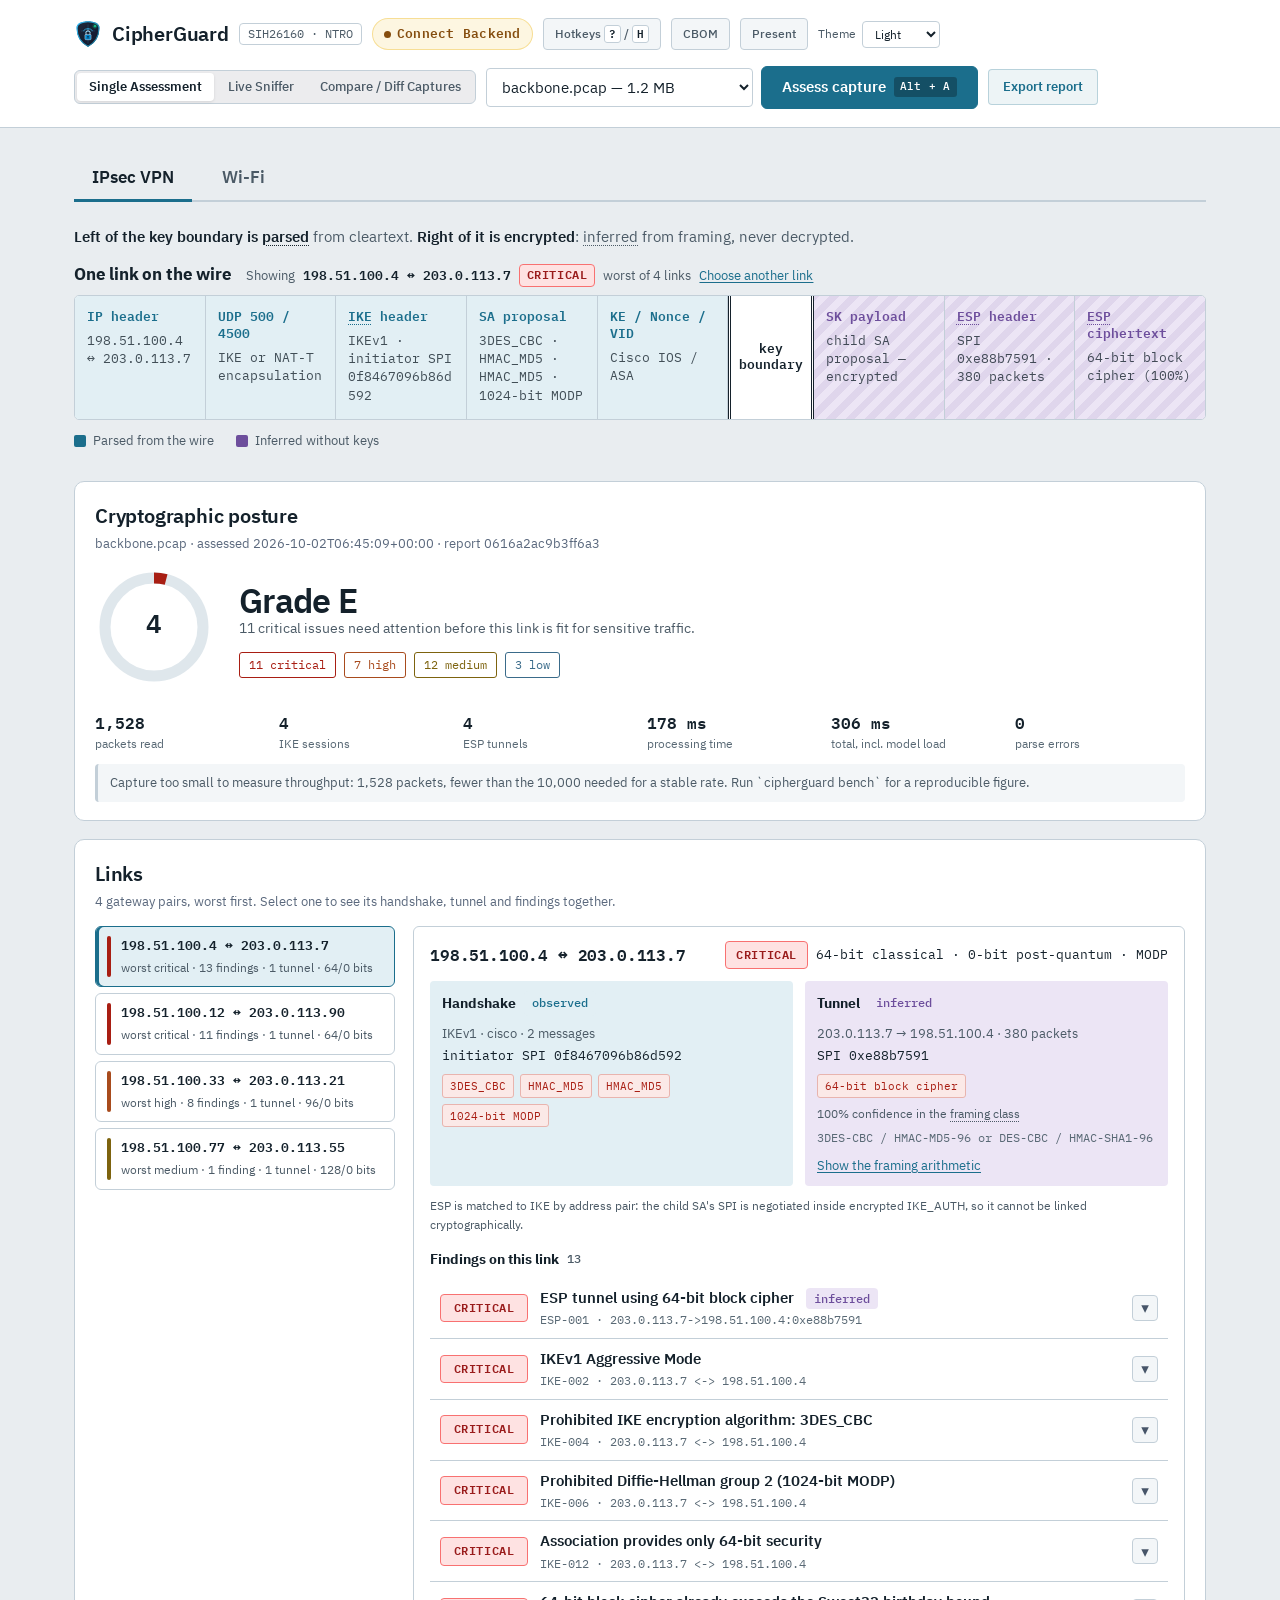
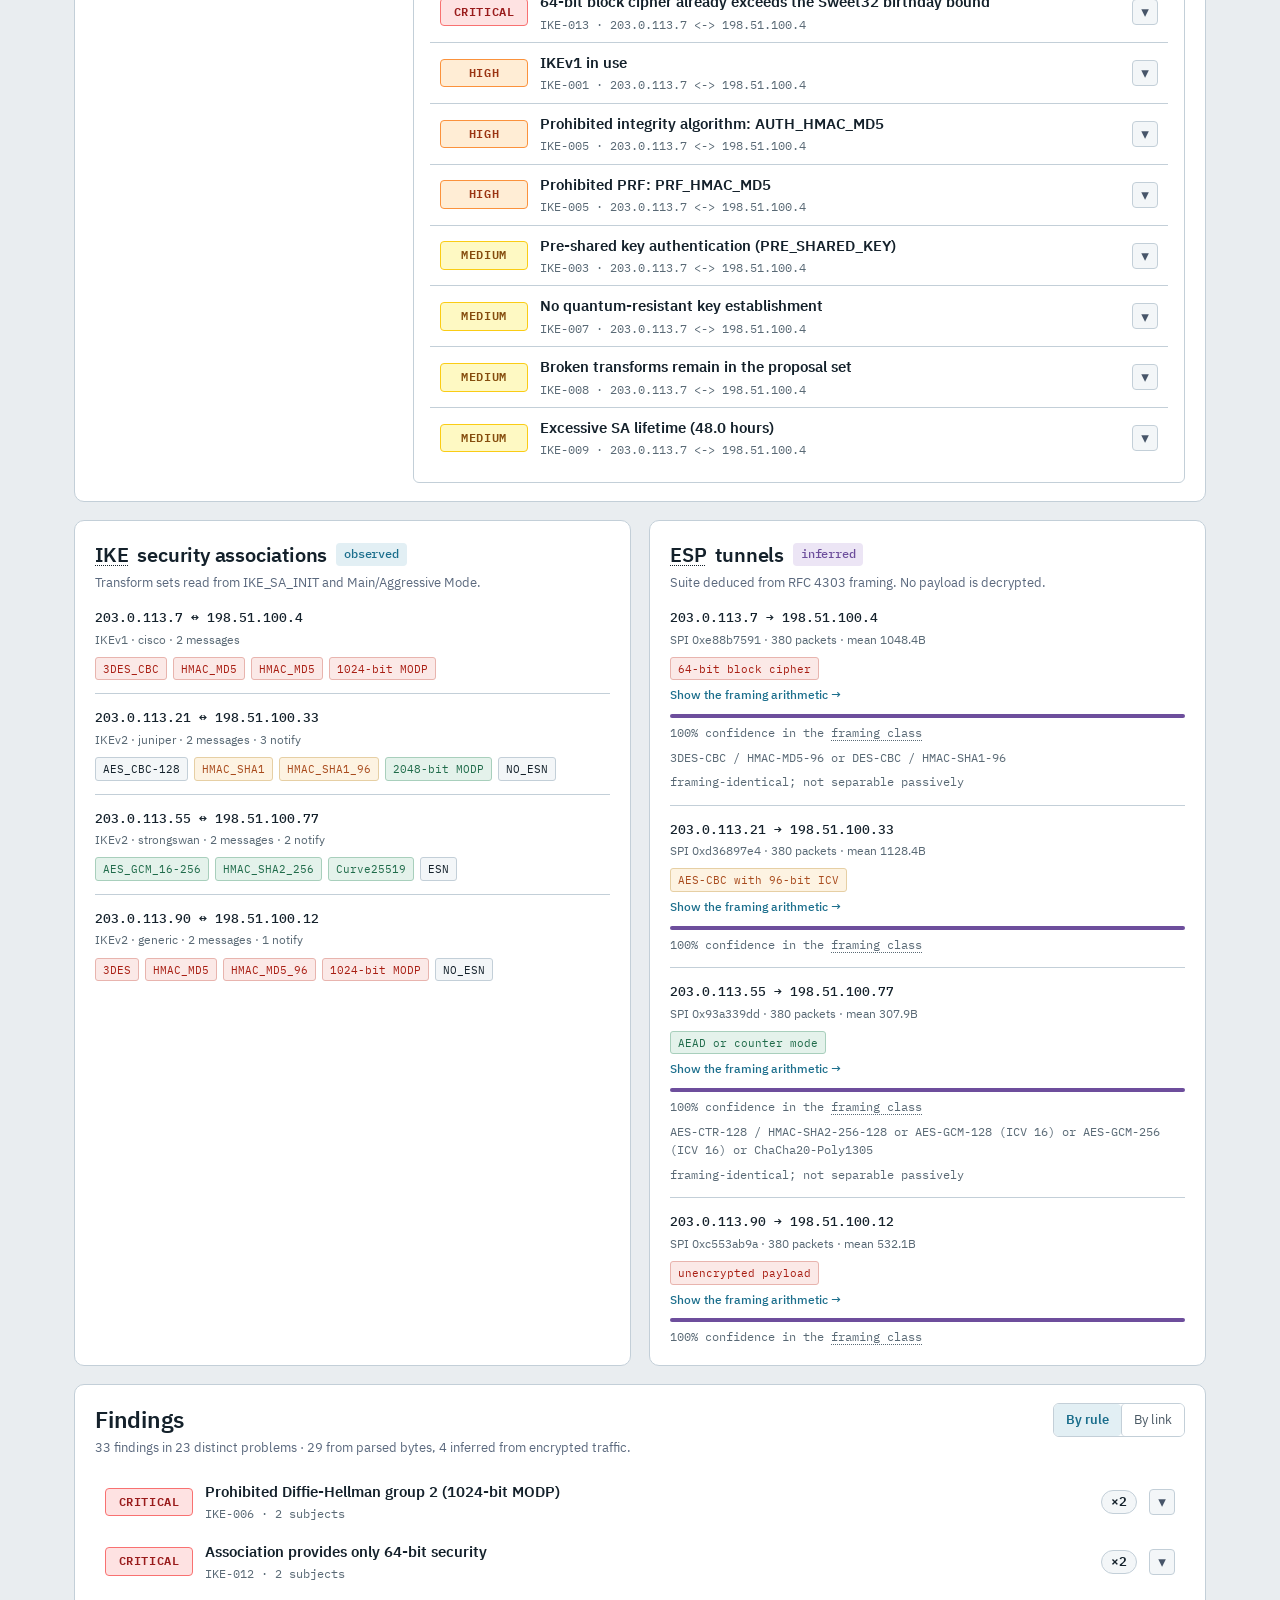
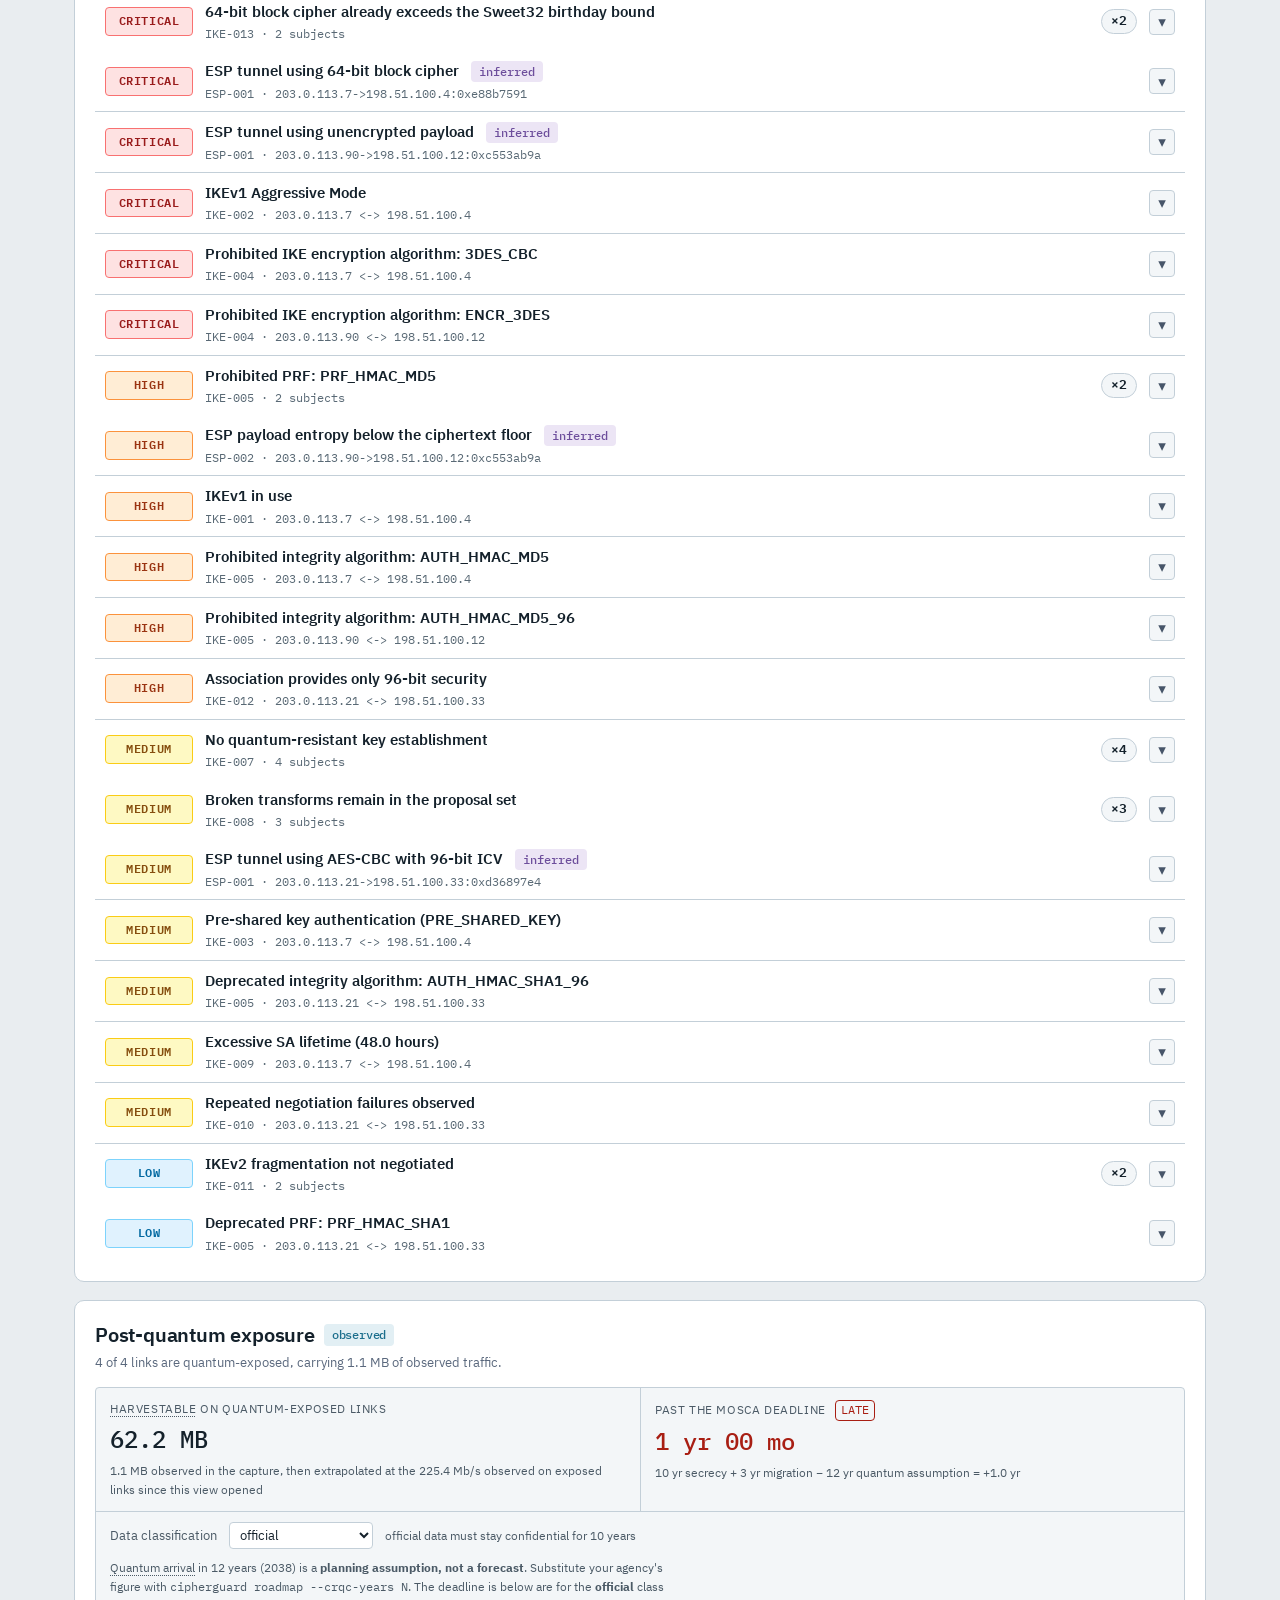
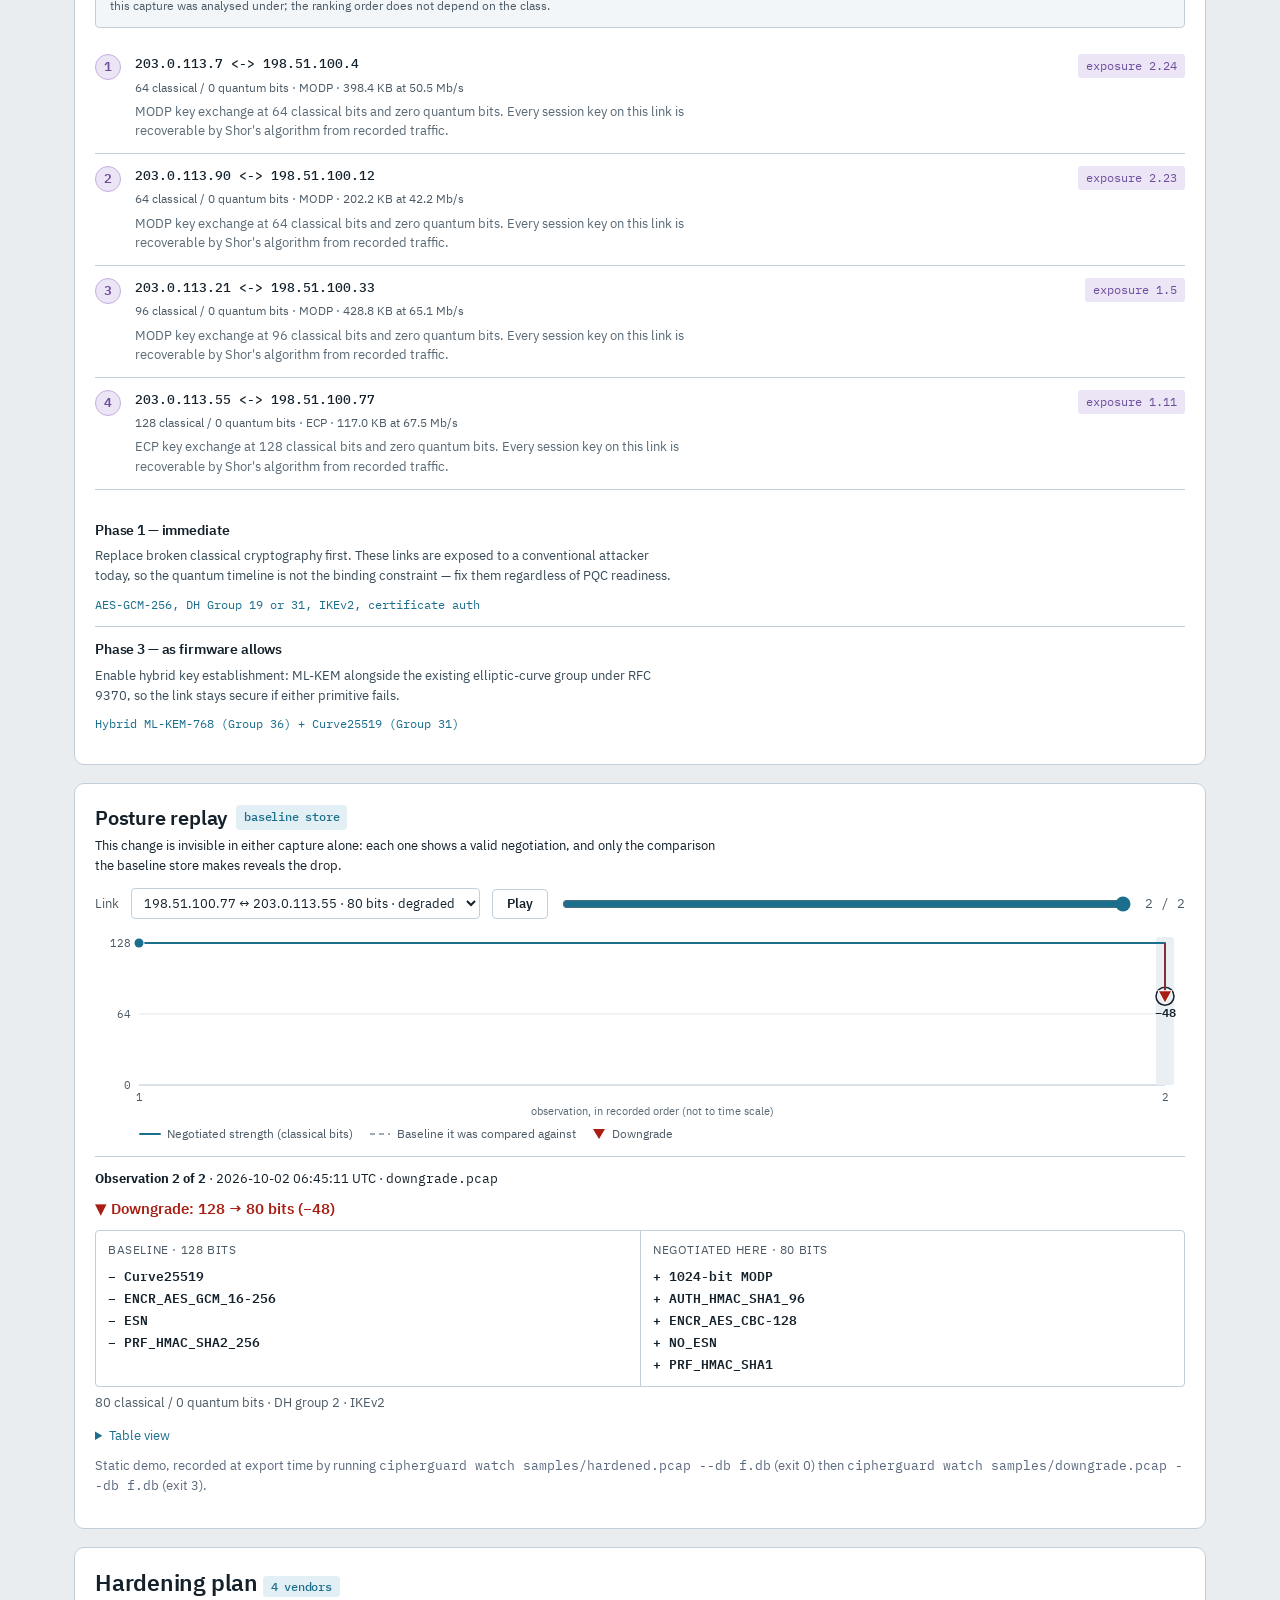
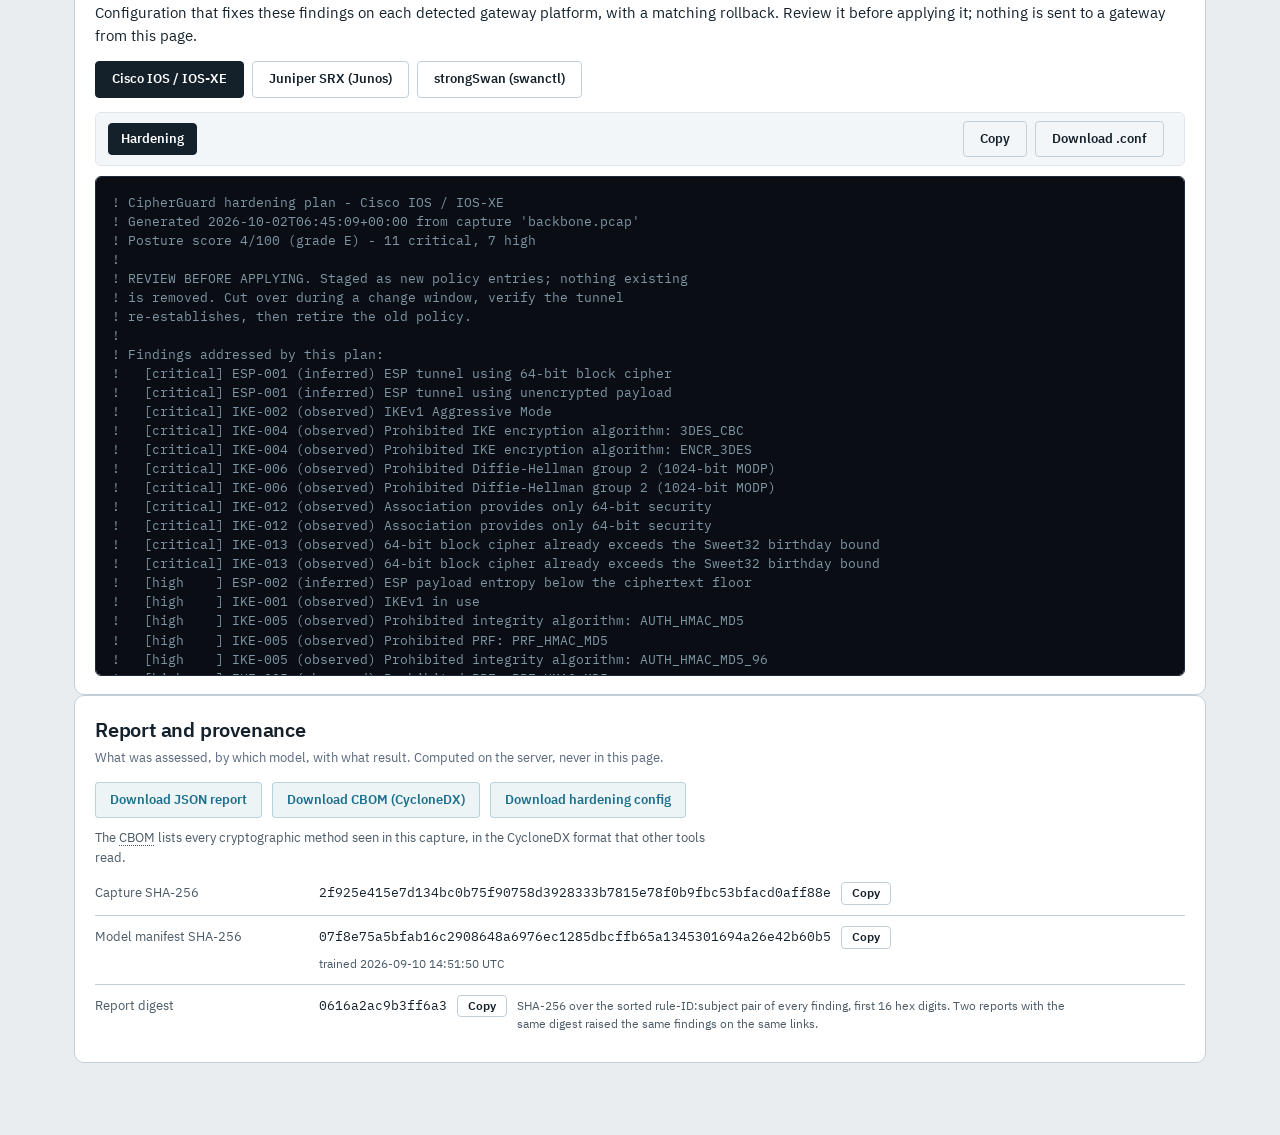
==== commit 7106e14b: "Add RFC 9370 hybrid key exchange parsing, API hardening and guarantee tests Parse additional key exc" ====
--- a/docs/index.html
+++ b/docs/index.html
@@ -717,7 +717,7 @@
         <div class="sniffer-panel-header">
           <div>
             <h2>Live capture</h2>
-            <div class="sub">IKE and ESP packets from a network interface as they arrive, grouped into security associations.</div>
+            <div class="sub">IKE and ESP packets from a network interface as they arrive, grouped into security associations. Start captures from this machine and needs raw-socket privileges; if it cannot start it says so. Replay samples plays back the bundled sample captures instead, and is labelled as a replay.</div>
           </div>
           <div class="sniffer-controls-wrap">
             <select id="sniffer-iface-select" class="sniffer-iface-select" aria-label="Select network interface">
@@ -726,6 +726,9 @@
             <button type="button" id="btn-sniffer-start" class="btn btn-primary">
 Start
             </button>
+            <button type="button" id="btn-sniffer-replay" class="btn btn-subtle" title="Play back the bundled sample captures. Not live traffic.">
+Replay samples
+            </button>
             <button type="button" id="btn-sniffer-stop" class="btn btn-subtle" disabled>
 Stop
             </button>
@@ -735,6 +738,9 @@
           </div>
         </div>
 
+        <!-- Says where the packets come from whenever that is not a live capture -->
+        <div id="sniffer-source-notice" class="banner sniffer-source-notice" role="status" hidden></div>
+
         <!-- Live Sniffer HUD Ticker Strip -->
         <div class="sniffer-hud-grid">
           <div class="sniffer-metric-card">
@@ -766,7 +772,7 @@
             <span class="sniffer-feed-status">newest last</span>
           </div>
           <div class="sniffer-live-feed" id="sniffer-live-feed">
-            <div class="feed-placeholder">Select Start to capture from the chosen interface.</div>
+            <div class="feed-placeholder">Select Start to capture from this machine.</div>
           </div>
         </div>
 
@@ -884,11 +890,11 @@
 
           <div class="action-meta">
             <strong>Start Backend Engine from Terminal</strong>
-            <p>Run this command on your machine to start the live FastAPI telemetry server:</p>
+            <p>Run this command on your machine to start the live FastAPI telemetry server. It listens on this machine only. A page served from somewhere else can reach it only if that page's origin is named with <code>--cors-origin</code>.</p>
           </div>
         </div>
         <div class="code-snippet-box">
-          <code>python -m uvicorn cipherguard.api.server:app --host 127.0.0.1 --port 8000</code>
+          <code id="backend-start-cmd">python -m cipherguard.cli serve</code>
           <button type="button" id="btn-copy-backend-cmd" class="btn-copy-cmd" title="Copy command to clipboard">Copy</button>
         </div>
       </div>
--- a/docs/css/dashboard.css
+++ b/docs/css/dashboard.css
@@ -3683,6 +3683,13 @@
 }
 .hud-dot.live {
   background: var(--dk-bg-10b981, #10b981);
+}
+/* Replay of sample captures: deliberately not the "live" green. */
+.hud-dot.replay {
+  background: var(--high);
+}
+.sniffer-source-notice {
+  margin: 0 0 14px;
 }
 
 /* Streaming Packet Feed Terminal */
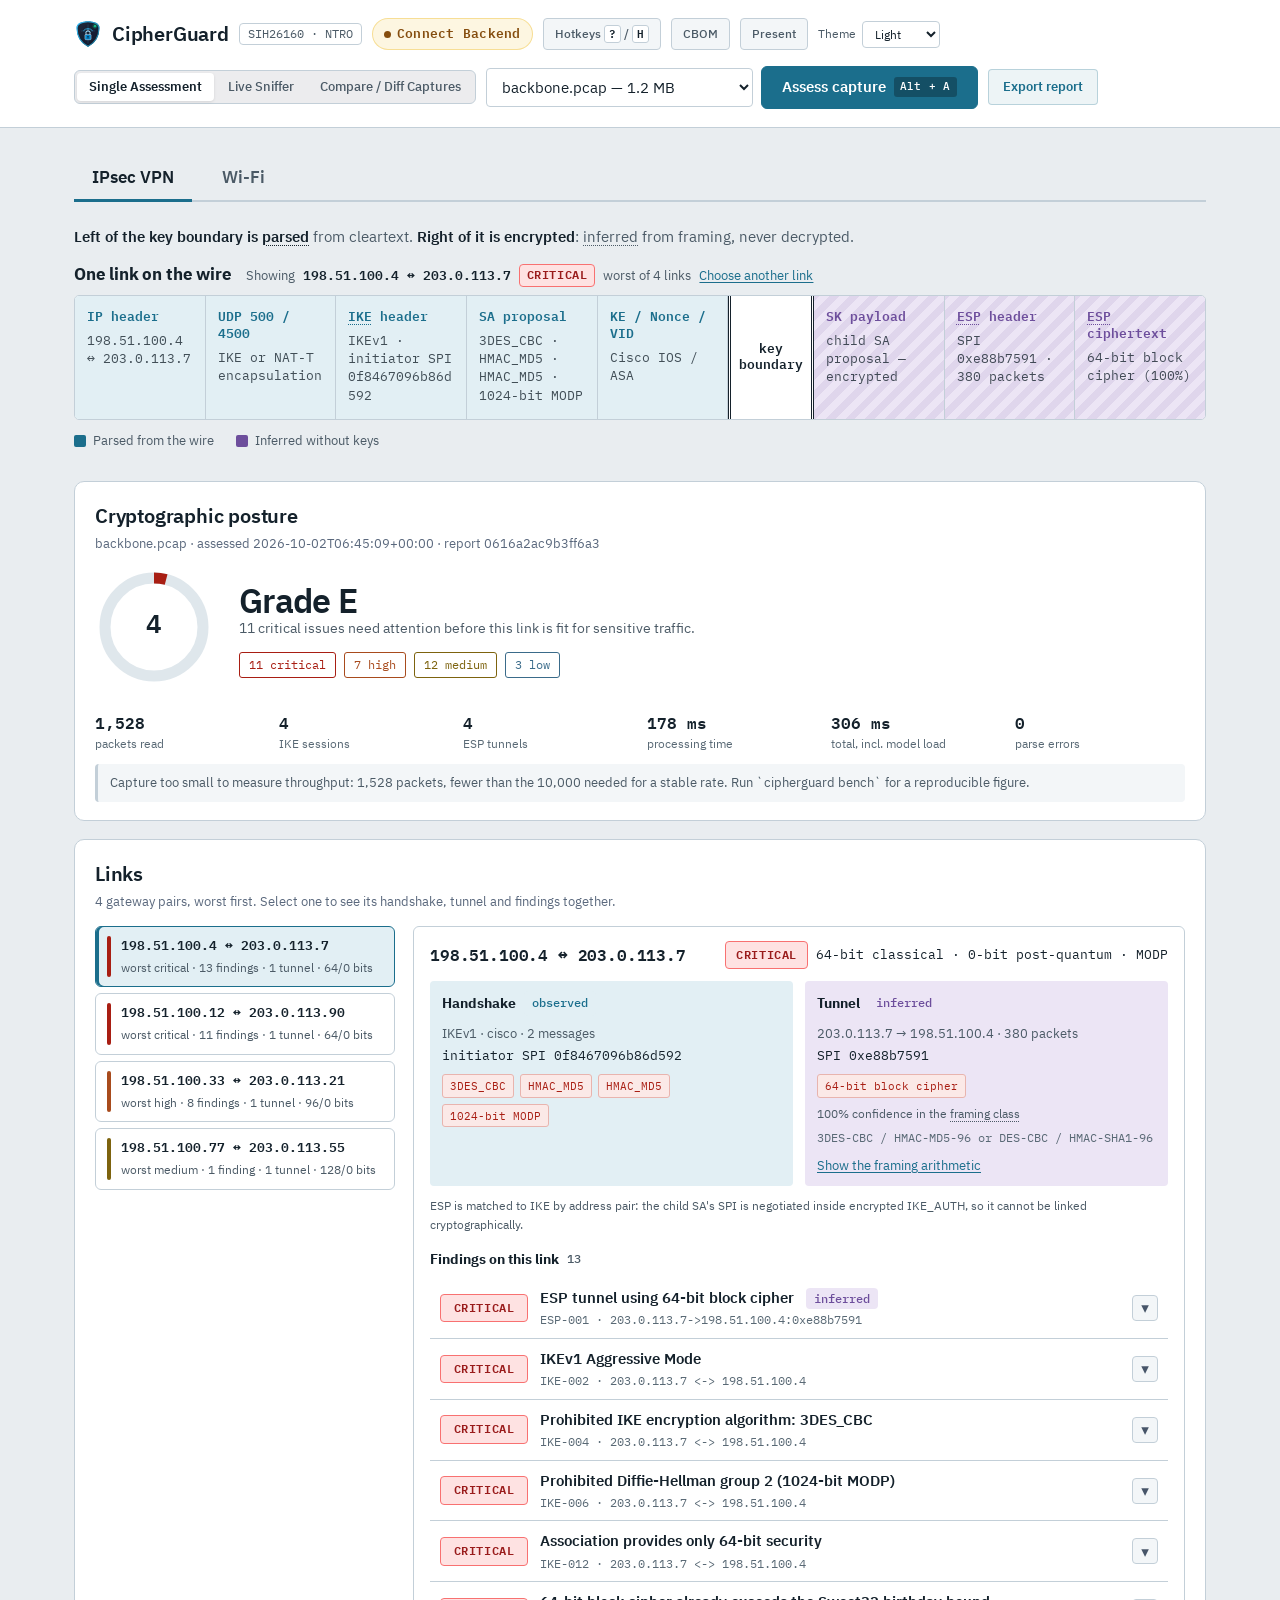
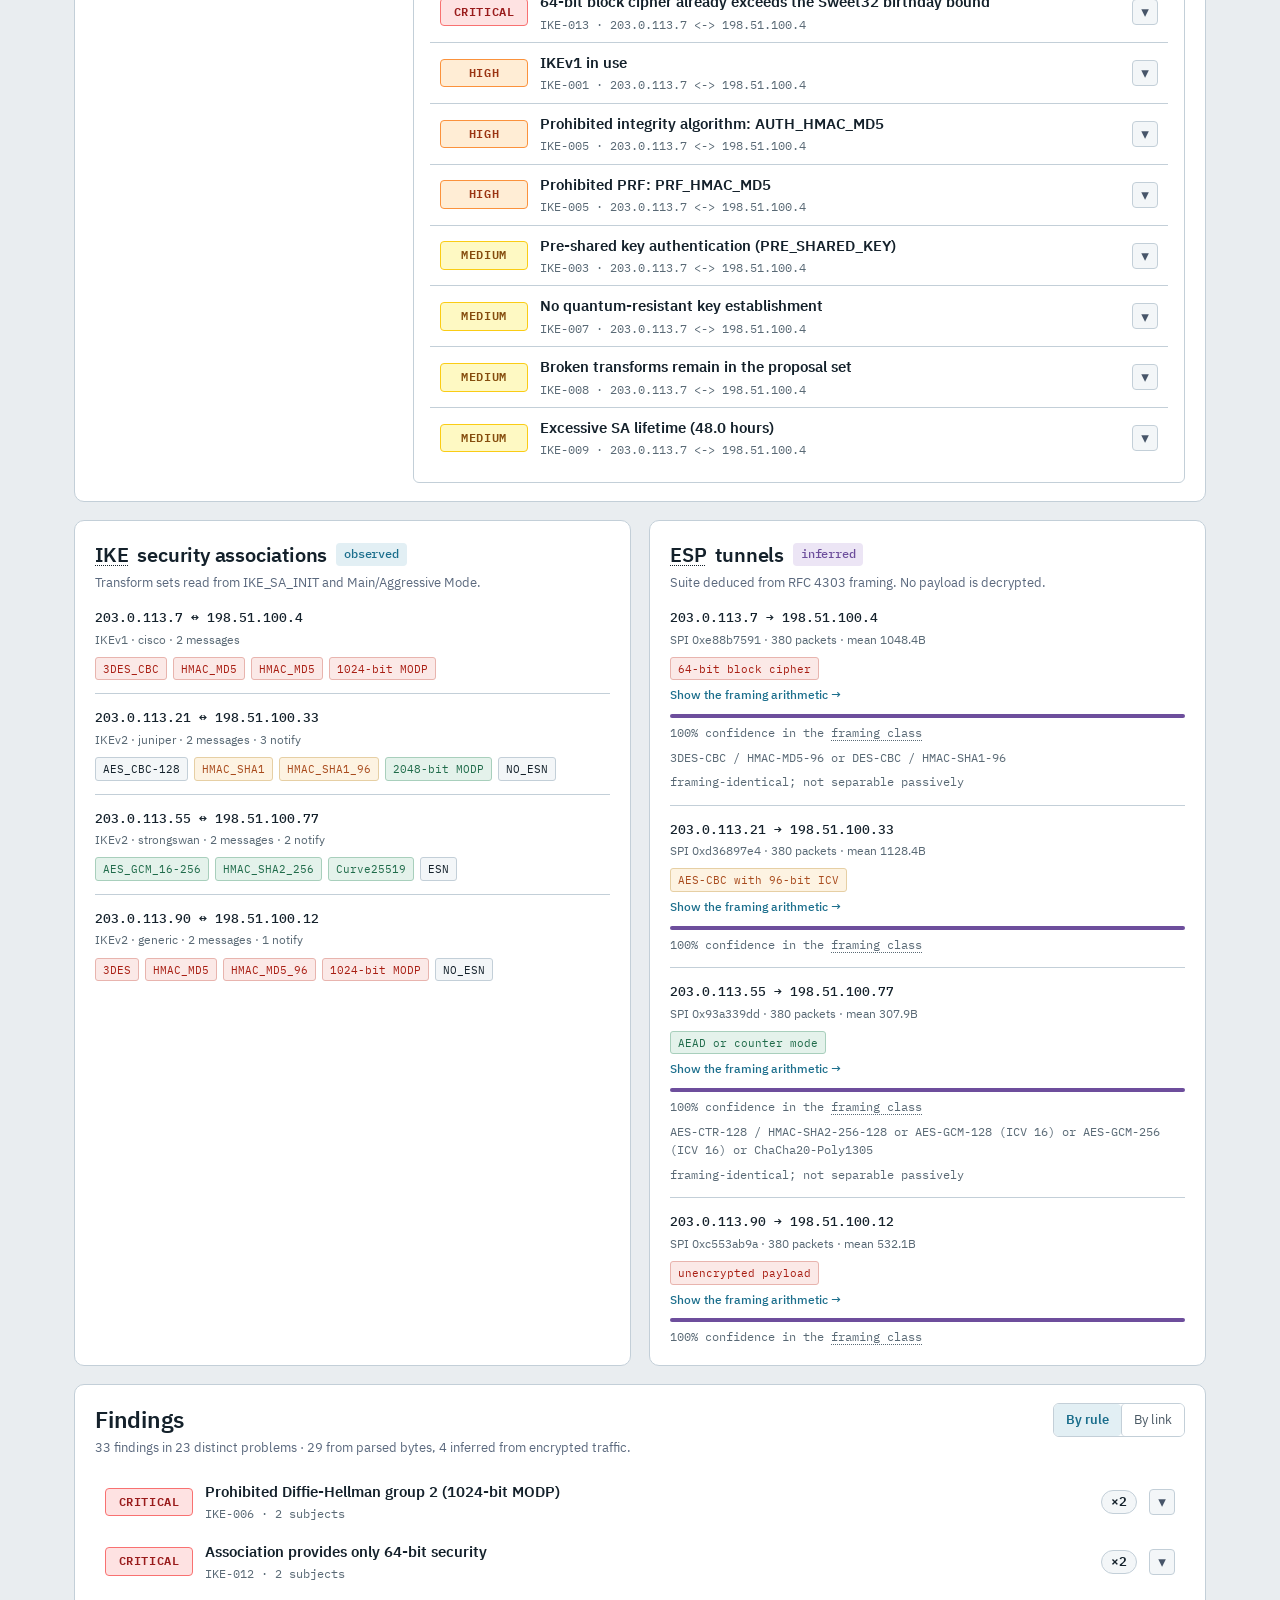
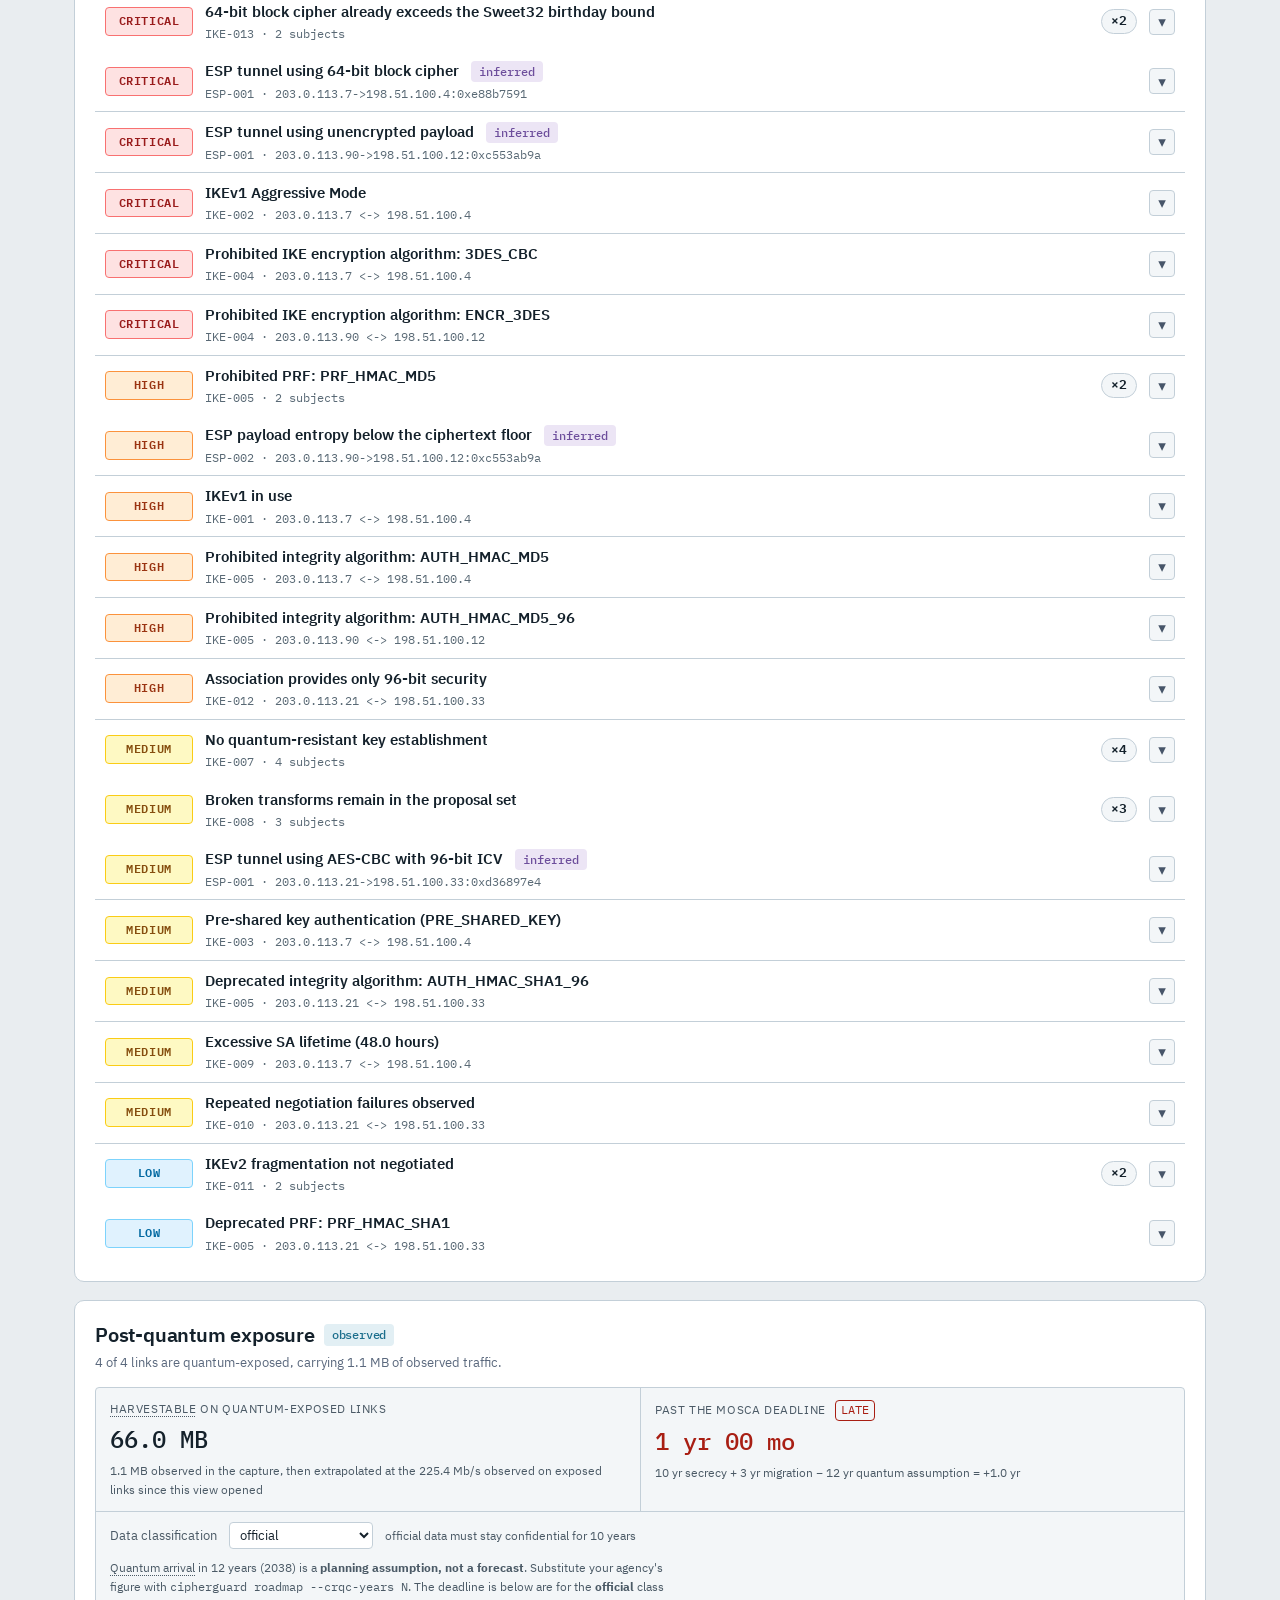
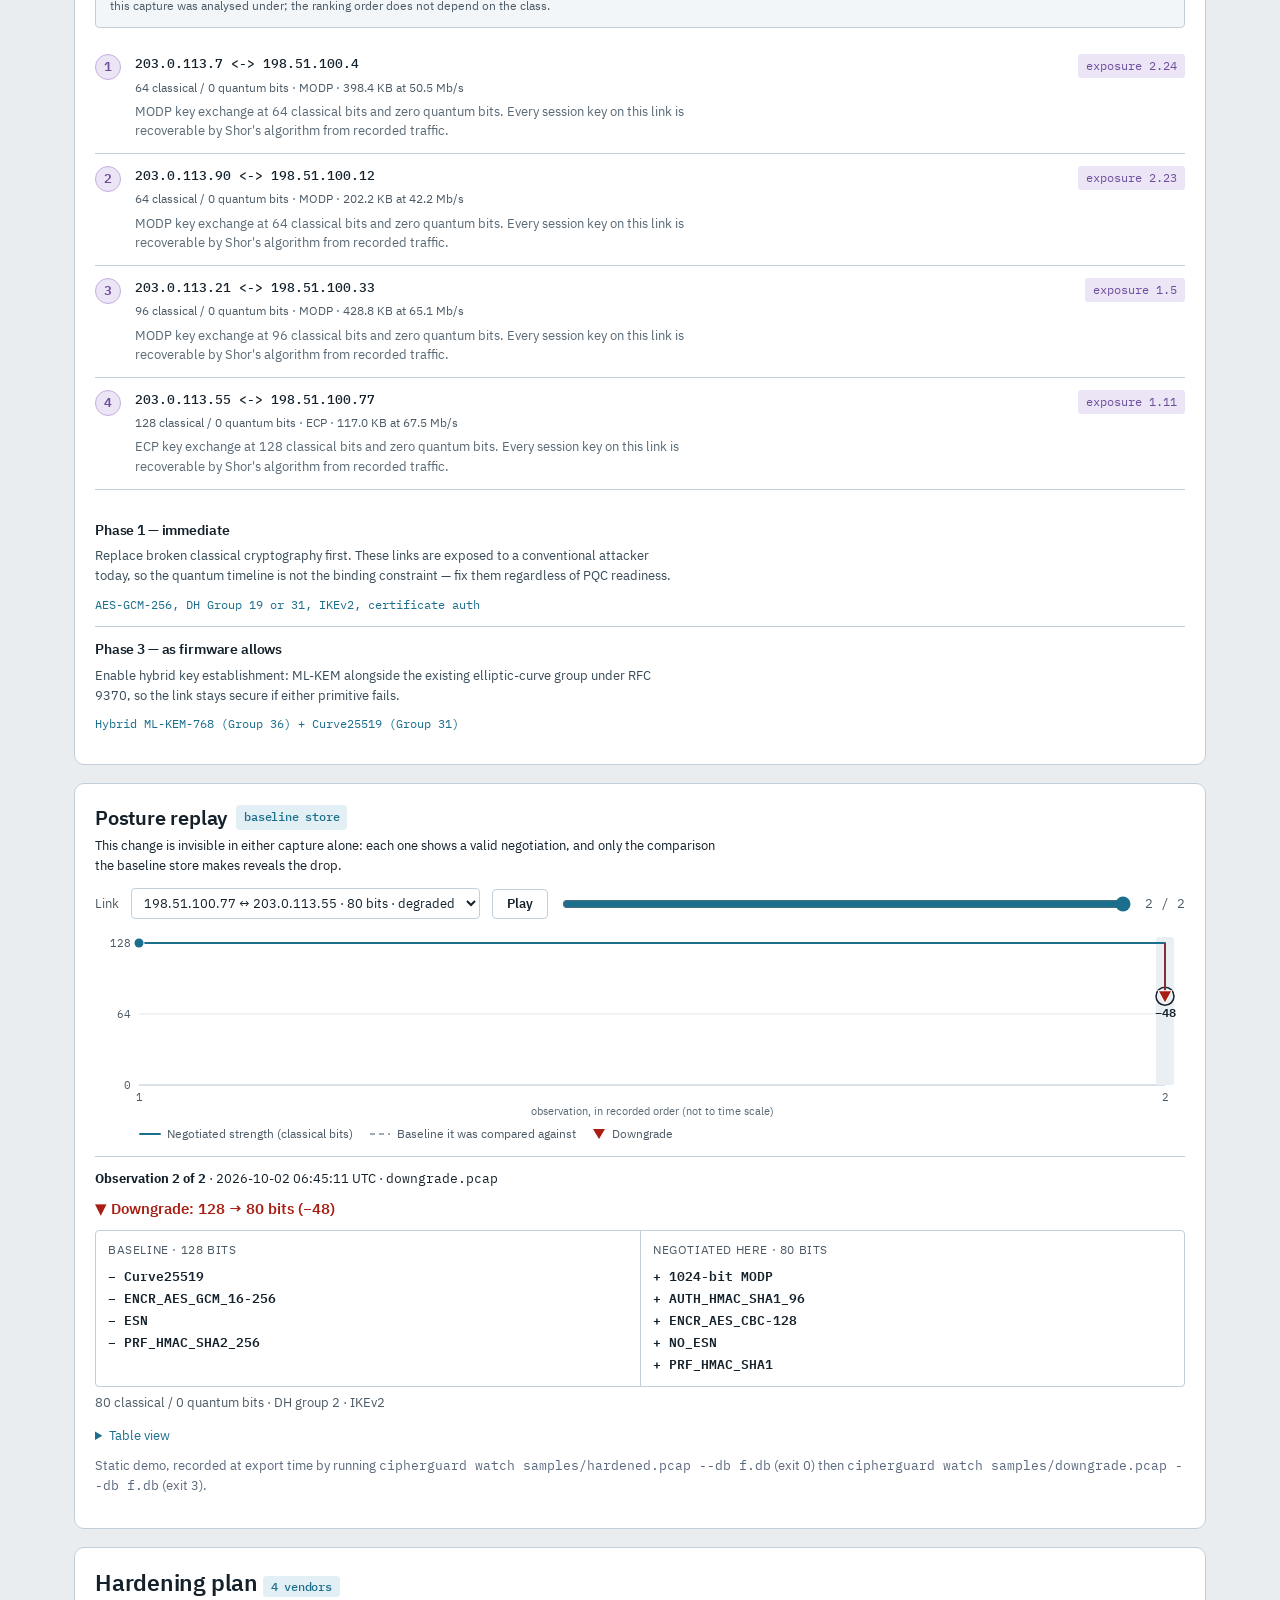
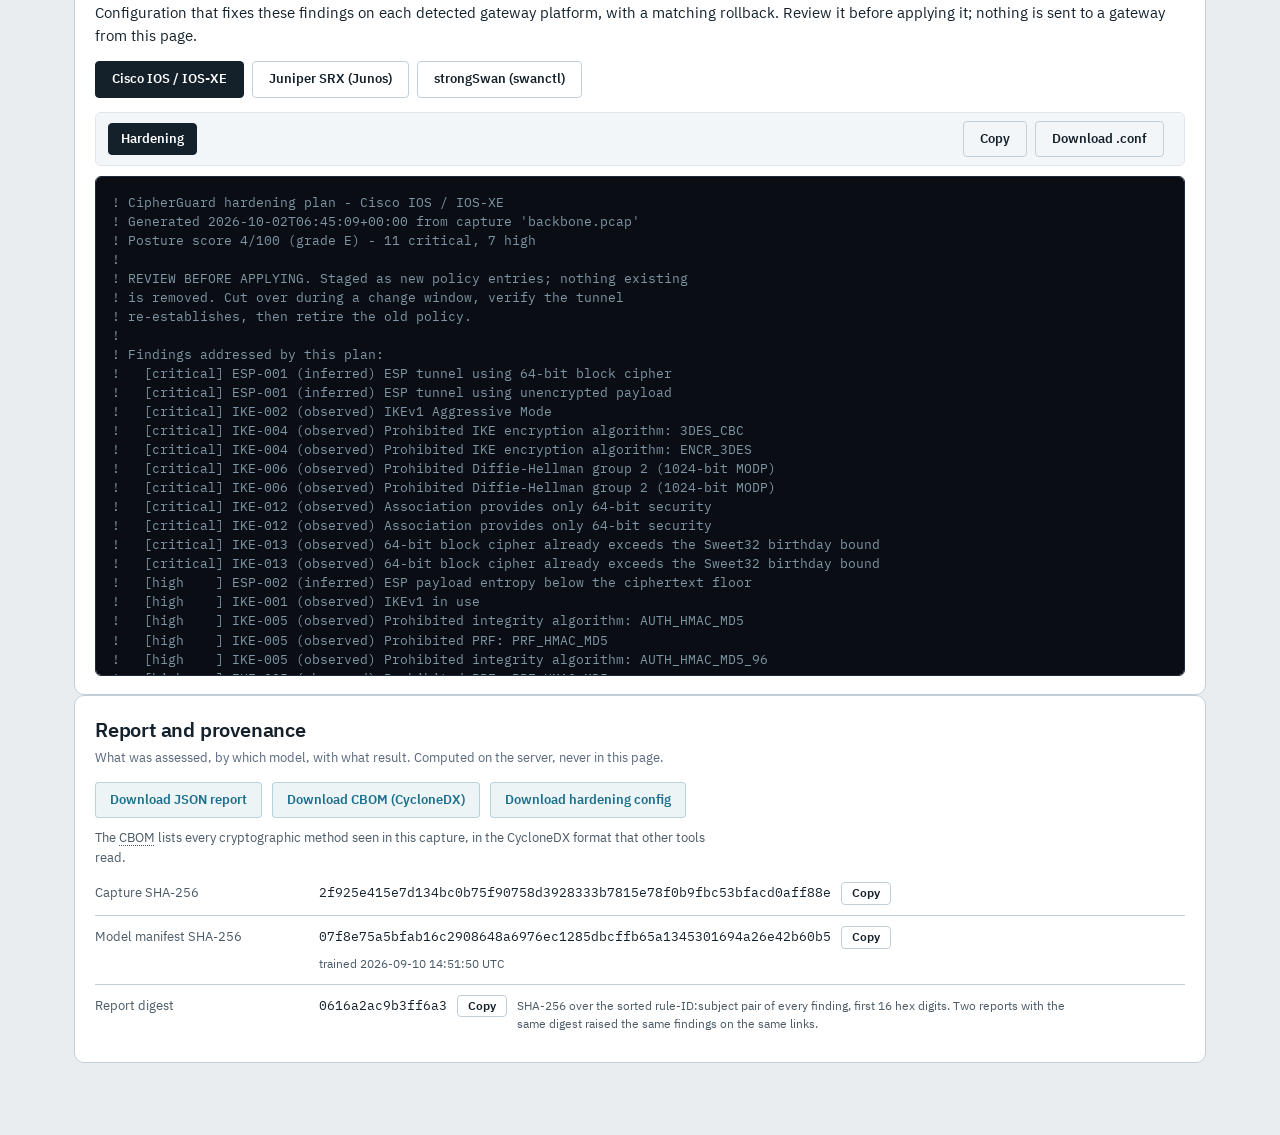
==== commit 7d3c9115: "Remove empty section comments and placeholder names from the dashboard Delete 30 comment headings th" ====
--- a/docs/index.html
+++ b/docs/index.html
@@ -6,7 +6,7 @@
 <title>CipherGuard — IPsec and Wi-Fi cryptographic assessment</title>
 <meta name="description" content="Passive assessment of IPsec VPN and Wi-Fi cryptography from packet captures: what each link negotiated, what it gets wrong, and how to fix it. Nothing is decrypted.">
 <meta name="keywords" content="IPsec, IKE, ESP, Wi-Fi, cryptographic assessment, post-quantum, NIST SP 800-77, SIH26160">
-<meta name="author" content="CipherGuard Protocol Analysis Group">
+<meta name="author" content="CipherGuard Contributors">
 <link rel="canonical" href="/">
 
 <!-- Open Graph / Social Media Cards -->
@@ -711,7 +711,7 @@
 
     </div>
 
-    <!-- IPsec Live Wire Sniffer Cockpit -->
+    <!-- IPsec live wire sniffer -->
     <div id="ipsec-live-view" style="display:none;">
       <section class="panel live-sniffer-panel" style="margin-bottom:18px">
         <div class="sniffer-panel-header">
@@ -976,7 +976,7 @@
 
 
 
-<!-- CycloneDX v1.6 Sovereign CBOM Viewer & Exporter Modal -->
+<!-- CycloneDX 1.6 CBOM viewer modal -->
 <div id="cbom-modal" class="modal-backdrop" hidden role="dialog" aria-modal="true" aria-labelledby="cbom-modal-title">
   <div class="cbom-modal-card" role="document">
     <div class="backend-modal-header">
--- a/docs/css/dashboard.css
+++ b/docs/css/dashboard.css
@@ -59,7 +59,7 @@
   --sans:"IBM Plex Sans",ui-sans-serif,system-ui,-apple-system,"Segoe UI",sans-serif;
   --mono:"IBM Plex Mono",ui-monospace,"SFMono-Regular",Menlo,Consolas,monospace;
 
-  /* --- Unified Typographic Scale (Heuristic #1) --- */
+  /* --- Unified Typographic Scale --- */
   --text-xs: 0.75rem;     /* 12px - Footnotes, timestamps, micro-tags */
   --text-sm: 0.8125rem;   /* 13px - Secondary meta, badges, table cells */
   --text-base: 0.9375rem; /* 15px - Body copy, default UI text */
@@ -68,7 +68,7 @@
   --text-xl: 1.625rem;    /* 26px - Hero titles, major score dials */
   --text-2xl: 2.125rem;   /* 34px - Large metric displays */
 
-  /* --- Unified Text Color Tokens (Heuristic #2) --- */
+  /* --- Unified Text Color Tokens --- */
   --text-primary: #14212b;
   --text-secondary: #475569;
   --text-muted:#5a687d;
@@ -76,7 +76,7 @@
   --text-success:#137638;
   --text-danger: #b91c1c;
 
-  /* --- Unified Geometric Corner Radii (Heuristic #3) --- */
+  /* --- Unified Geometric Corner Radii --- */
   --radius-sm: 4px;       /* Chips, small tags, inline inputs */
   --radius-md: 6px;       /* Buttons, table rows, cards */
   --radius-lg: 10px;      /* Panels, hero cards, dialogs */
@@ -194,7 +194,7 @@
 button.ghost[aria-pressed="true"]{background:var(--ink);color:var(--text-inverse, #fff);border-color:var(--ink)}
 :focus-visible{outline:2px solid var(--observed);outline-offset:2px}
 
-/* --- Unified Button System (Heuristic #4) --- */
+/* --- Unified Button System --- */
 .btn {
   display: inline-flex;
   align-items: center;
@@ -387,7 +387,7 @@
 .domain-tag.inf{background:var(--inferred-bg);color:var(--inferred)}
 .domain-tag.inline{margin-left:8px}
 
-/* Equal panel heights in 2-column grid (Heuristic #11) */
+/* Equal panel heights in 2-column grid */
 .grid.cols-2 > .panel {
   display: flex;
   flex-direction: column;
@@ -902,7 +902,7 @@
   font-family:var(--mono);
 }
 
-/* ---------- Wi-Fi Health List (Heuristic #12) ---------- */
+/* ---------- Wi-Fi Health List ---------- */
 .wifi-health-list{
   display:flex;
   flex-direction:column;
@@ -2260,14 +2260,10 @@
 
 
 /* ==========================================================================
-   MITRE ATT&CK & NIST SP 800-77 Compliance Matrix
+   Loading, error and notification states
    ========================================================================== */
 
-/* ==========================================================================
-   20-POINT PRODUCTION READINESS ENHANCEMENTS
-   ========================================================================== */
-
-/* ---------- 1. Global Progress Bar (Loading State) ---------- */
+/* ---------- Global Progress Bar (Loading State) ---------- */
 .global-progress-bar {
   position: fixed;
   top: 0;
@@ -2288,7 +2284,7 @@
   50% { opacity: .45; }
 }
 
-/* ---------- 2. Button Loading Spinners ---------- */
+/* ---------- Button Loading Spinners ---------- */
 .btn-loading {
   position: relative;
   pointer-events: none;
@@ -2309,7 +2305,7 @@
   to { transform: rotate(360deg); }
 }
 
-/* ---------- 3. Loading placeholders ----------
+/* ---------- Loading placeholders ----------
    Blocks drawn in each panel's real layout while an assessment runs, so the
    page keeps its shape. Static by default; the shimmer is added only for
    readers who have not asked for reduced motion. No spinner anywhere. */
@@ -2341,7 +2337,7 @@
   border-radius:var(--radius-sm); font-size:var(--text-xs); color:var(--text-warning); }
 .banner .banner-retry { margin-left: 12px; padding: 3px 12px; font-size: var(--text-sm); }
 
-/* ---------- 4. Form Error States & Shake Animation ---------- */
+/* ---------- Form Error States & Shake Animation ---------- */
 .has-error {
   border-color: var(--crit) !important;
   box-shadow: 0 0 0 3px rgba(168, 30, 19, 0.22) !important;
@@ -2368,7 +2364,7 @@
   border-left: 2px solid var(--crit);
 }
 
-/* ---------- 5. Toast Notifications ---------- */
+/* ---------- Toast Notifications ---------- */
 .toast-container {
   position: fixed;
   bottom: 24px;
@@ -2423,7 +2419,7 @@
   to { opacity: 1; transform: translateY(0); }
 }
 
-/* ---------- 6. Prominent CTA Above the Fold ---------- */
+/* ---------- Prominent CTA Above the Fold ---------- */
 .hero-cta-btn {
   background: #1b6e8c;
   color: #ffffff;
@@ -2458,9 +2454,7 @@
   letter-spacing: 0.02em;
 }
 
-/* ---------- 7. Cookie & Local Storage Consent Banner ---------- */
-
-/* ---------- 8. Sticky Mobile CTA Bar ---------- */
+/* ---------- Sticky Mobile CTA Bar ---------- */
 .mobile-sticky-cta {
   display: none;
   position: fixed;
@@ -2505,20 +2499,8 @@
   white-space: nowrap;
 }
 
-/* ---------- 9. Rich Footer & Sovereign Cyber Defence Framework ---------- */
-
-/* Brand Column */
-
-/* Columns General */
-
-/* Column 2: Navigation Links */
-
-/* Column 3: Lab Command Card */
-
-/* Footer Bottom Bar */
-
 /* ==========================================================================
-   10. UNIVERSAL RESPONSIVE DESIGN SYSTEM (All Devices & Screen Sizes)
+   Responsive layout
    ========================================================================== */
 
 /* ---------- A. 4K, Ultra-Wide & Large Desktop Displays (min-width: 1441px) ---------- */
@@ -2888,10 +2870,6 @@
     padding-bottom: max(10px, env(safe-area-inset-bottom, 10px));
   }
 
-  /* Footer */
-
-  /* Documentation Pages */
-
 }
 
 /* ---------- D. Standard Smartphones (max-width: 480px) ---------- */
@@ -2969,8 +2947,6 @@
     flex: 1 1 100%;
   }
 
-  /* Cookie Consent */
-
   /* Backend Engine Modal */
   .modal-backdrop {
     padding: 8px;
@@ -3013,8 +2989,6 @@
     min-height: 38px;
     text-align: center;
   }
-
-  /* Documentation Pages */
 
 }
 
@@ -3321,7 +3295,7 @@
 }
 
 /* ==========================================================================
-   11. JURY THREAT SIMULATOR, SHORTCUTS MODAL & EXECUTIVE PRINT STYLES
+   Shortcuts modal and print styles
    ========================================================================== */
 
 /* Shortcuts Trigger Pill Button in Masthead */
@@ -3358,8 +3332,6 @@
   color: var(--ink);
 }
 
-/* Threat Simulation Control Bar */
-
 /* Shortcuts Modal Dialog */
 #shortcuts-modal {
   z-index: 100000;
@@ -3461,7 +3433,7 @@
   line-height: 1.45;
 }
 
-/* Print Styles for Clean Executive Dossier Printing */
+/* Print styles */
 @media print {
   body {
     background: var(--dk-bg-ffffff, #ffffff) !important;
@@ -3486,32 +3458,7 @@
 
 }
 
-/* ==========================================================================
-   12. TACTICAL DEFENSE HUD, RADAR SCOPE, SOVEREIGN MAP, PQC & CYBER TERMINAL
-   ========================================================================== */
-
-/* Top Masthead Extra Quick Controls */
-
-/* 1. Sovereign Cryptographic Routing & Geo-IP Egress Map */
-
-/* 2. Tactical 360° RF Radar Sweep Display (SIGINT HUD) */
-
-/* 3. Interactive Q-Day Post-Quantum Mosca Cockpit */
-
-/* 4. Embedded Interactive Cyber Terminal Drawer */
-
-/* ==========================================================================
-   13. NEXT-GEN DEFENSE: HEX DISSECTOR, CBOM, SOC COPILOT, MITRE HEATMAP & FLEET
-   ========================================================================== */
-
-/* Top Masthead Extra Defense Buttons */
-
-
-/* 1. In-Browser Hex Packet Dissector & Protocol Inspector */
-
-/* 2. MITRE ATT&CK Enterprise Threat Heatmap */
-
-/* 3. CycloneDX v1.6 Sovereign CBOM Viewer Modal */
+/* ---------- CBOM viewer modal ---------- */
 .cbom-modal-card {
   background: var(--surface);
   border: 1px solid var(--rule);
@@ -3602,15 +3549,7 @@
   max-height: 480px;
 }
 
-/* 4. Multi-Gateway Fleet Sentinel Modal */
-
-/* 5. Autonomous SOC Cryptographic Copilot Drawer */
-
-/* ==========================================================================
-   Interactive Wire Dissector & Live Sniffer Cockpit
-   ========================================================================== */
-
-/* Live Wire Sniffer Cockpit */
+/* ---------- Live wire sniffer ---------- */
 .live-sniffer-panel {
   background: var(--card);
   border: 1px solid var(--rule);
@@ -3810,19 +3749,11 @@
   font-weight: 600;
 }
 
-/* Wire Dissector Anatomy Bar */
-
-/* Zero-Decryption Modulo Proof Card */
-
-/* Wire Hex Viewer Highlighting */
-
-/* Button to inspect wire in flows table */
-
 /* ==========================================================================
-   Usability Heuristics Harmonization (15-Issue Resolution Suite)
+   Shared type scale, buttons, badges and tables
    ========================================================================== */
 
-/* 1. Unified Typographic Scale (Heuristic #1)
+/* Unified Typographic Scale
    Restricts active font-size declarations across the page to 7 harmonious steps. */
 :root {
   --text-xs: 0.75rem;     /* 12px - minimum readable threshold for micro-meta/tags */
@@ -3833,7 +3764,7 @@
   --text-xl: 1.5rem;      /* 24px - hero headers */
   --text-2xl: 2rem;       /* 32px - major score indicators */
 
-  /* 2. Consolidated Text Colors (Heuristic #2)
+  /* Consolidated Text Colors
      Restricts typography colors to 8 standard semantic variables. */
   --text-primary: #14212b;
   --text-secondary: #475569;
@@ -3844,7 +3775,7 @@
   --text-danger: #b91c1c;
   --text-inverse: #ffffff;
 
-  /* 3. Consolidated Corner Radii (Heuristic #3)
+  /* Consolidated Corner Radii
      Restricts all borders to 4 predictable geometric tokens. */
   --radius-sm: 4px;       /* Chips, tags, small inputs */
   --radius-md: 6px;       /* Standard buttons, table rows, cards */
@@ -3852,7 +3783,7 @@
   --radius-full: 9999px;  /* Pills, circle badges, status dots */
 }
 
-/* 4. Unified Button System (Heuristic #4)
+/* Unified Button System
    Standardizes buttons into 4 coherent variants with unified sizing & transitions. */
 button, .btn, .action-btn, .btn-toggle, .spectrum-band-btn, .btn-ap-subtoggle {
   font-family: var(--sans);
@@ -3870,7 +3801,7 @@
   box-sizing: border-box;
 }
 
-/* 5. Minimum Body Text Size (Heuristic #5)
+/* Minimum Body Text Size
    Elevates status pill and body copy to 13px (0.8125rem >= 12px min threshold). */
 #backend-status-label,
 .backend-status-pill {
@@ -3878,7 +3809,7 @@
   line-height: 1.4;
 }
 
-/* 6. Severity Level Badge Styling (Heuristic #6)
+/* Severity Level Badge Styling
    Transforms plain-text severity labels into high-contrast, color-coded security badges. */
 .sev-mark {
   display: inline-flex;
@@ -3921,7 +3852,7 @@
   border: 1px solid var(--dk-bd-cbd5e1, #cbd5e1) !important;
 }
 
-/* 7. Persistent Table Header Formatting (Heuristic #7) */
+/* Persistent Table Header Formatting */
 .data-table thead th,
 .data-table th[scope="col"] {
   background: var(--sunk);
@@ -3935,13 +3866,13 @@
   white-space: nowrap;
 }
 
-/* 8. Spectrum Chart Leader Line & Callouts (Heuristic #8) */
+/* Spectrum Chart Leader Line & Callouts */
 .spectrum-svg text {
   font-family: var(--mono);
   font-size: 10px;
 }
 
-/* 9. Spectrum Legend Breathing Room (Heuristic #9)
+/* Spectrum Legend Breathing Room
    Provides comfortable horizontal and vertical spacing for legend elements. */
 .spectrum-legend {
   display: flex !important;
@@ -3967,12 +3898,7 @@
   margin-right: 0 !important;
 }
 
-/* 10. Standardized VPN Controls (Heuristic #10) */
-
-/* 11. Evaluator Threat Simulator Secondary Card (Heuristic #11)
-   Restyles the simulator bar to fit cleanly as a secondary tooling panel. */
-
-/* 12. Chevron Affordance on Expandable Finding Items (Heuristic #12) */
+/* Chevron Affordance on Expandable Finding Items */
 .fhead {
   display: flex;
   gap: 12px;
@@ -4008,7 +3934,7 @@
   color: var(--text-inverse, #fff);
 }
 
-/* 13. Mesh AP Row Height Alignment (Heuristic #13)
+/* Mesh AP Row Height Alignment
    Keeps the "View all APs" button on the same horizontal plane as the BSSID. */
 .mesh-cell-summary {
   display: flex !important;
@@ -4024,7 +3950,7 @@
   border-radius: var(--radius-sm) !important;
 }
 
-/* 14. Group by Network View Toggle Active State (Heuristic #14)
+/* Group by Network View Toggle Active State
    Provides high-contrast, unambiguous active/selected styling. */
 .wifi-view-toggle-group .btn-toggle.active {
   background: var(--observed) !important;
@@ -4034,7 +3960,7 @@
   box-shadow: inset 0 1px 2px rgba(0, 0, 0, 0.2), 0 1px 3px rgba(27, 110, 140, 0.35) !important;
 }
 
-/* 15. Frequency Band Switcher Active State (Heuristic #15)
+/* Frequency Band Switcher Active State
    Provides high-contrast, solid active state for 2.4 GHz vs 5 GHz buttons. */
 .spectrum-band-btn.active {
   background: var(--observed) !important;
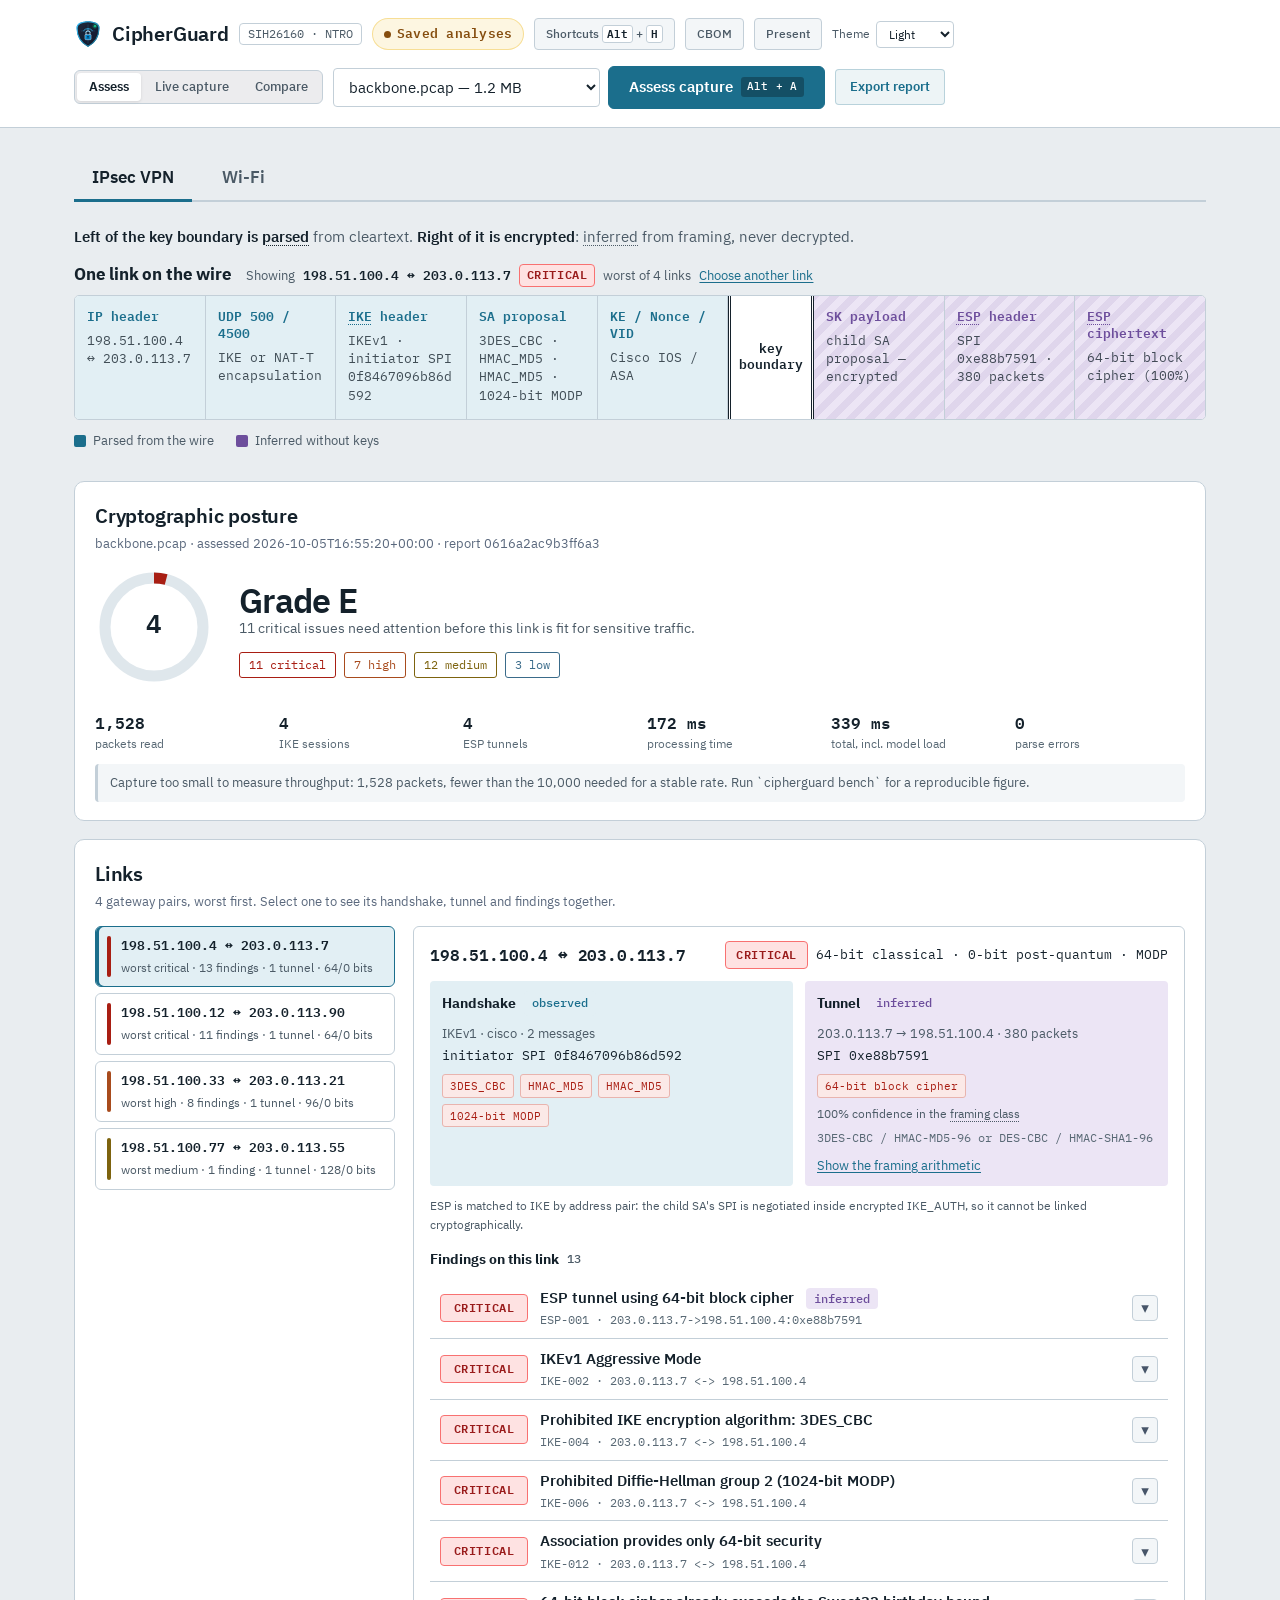
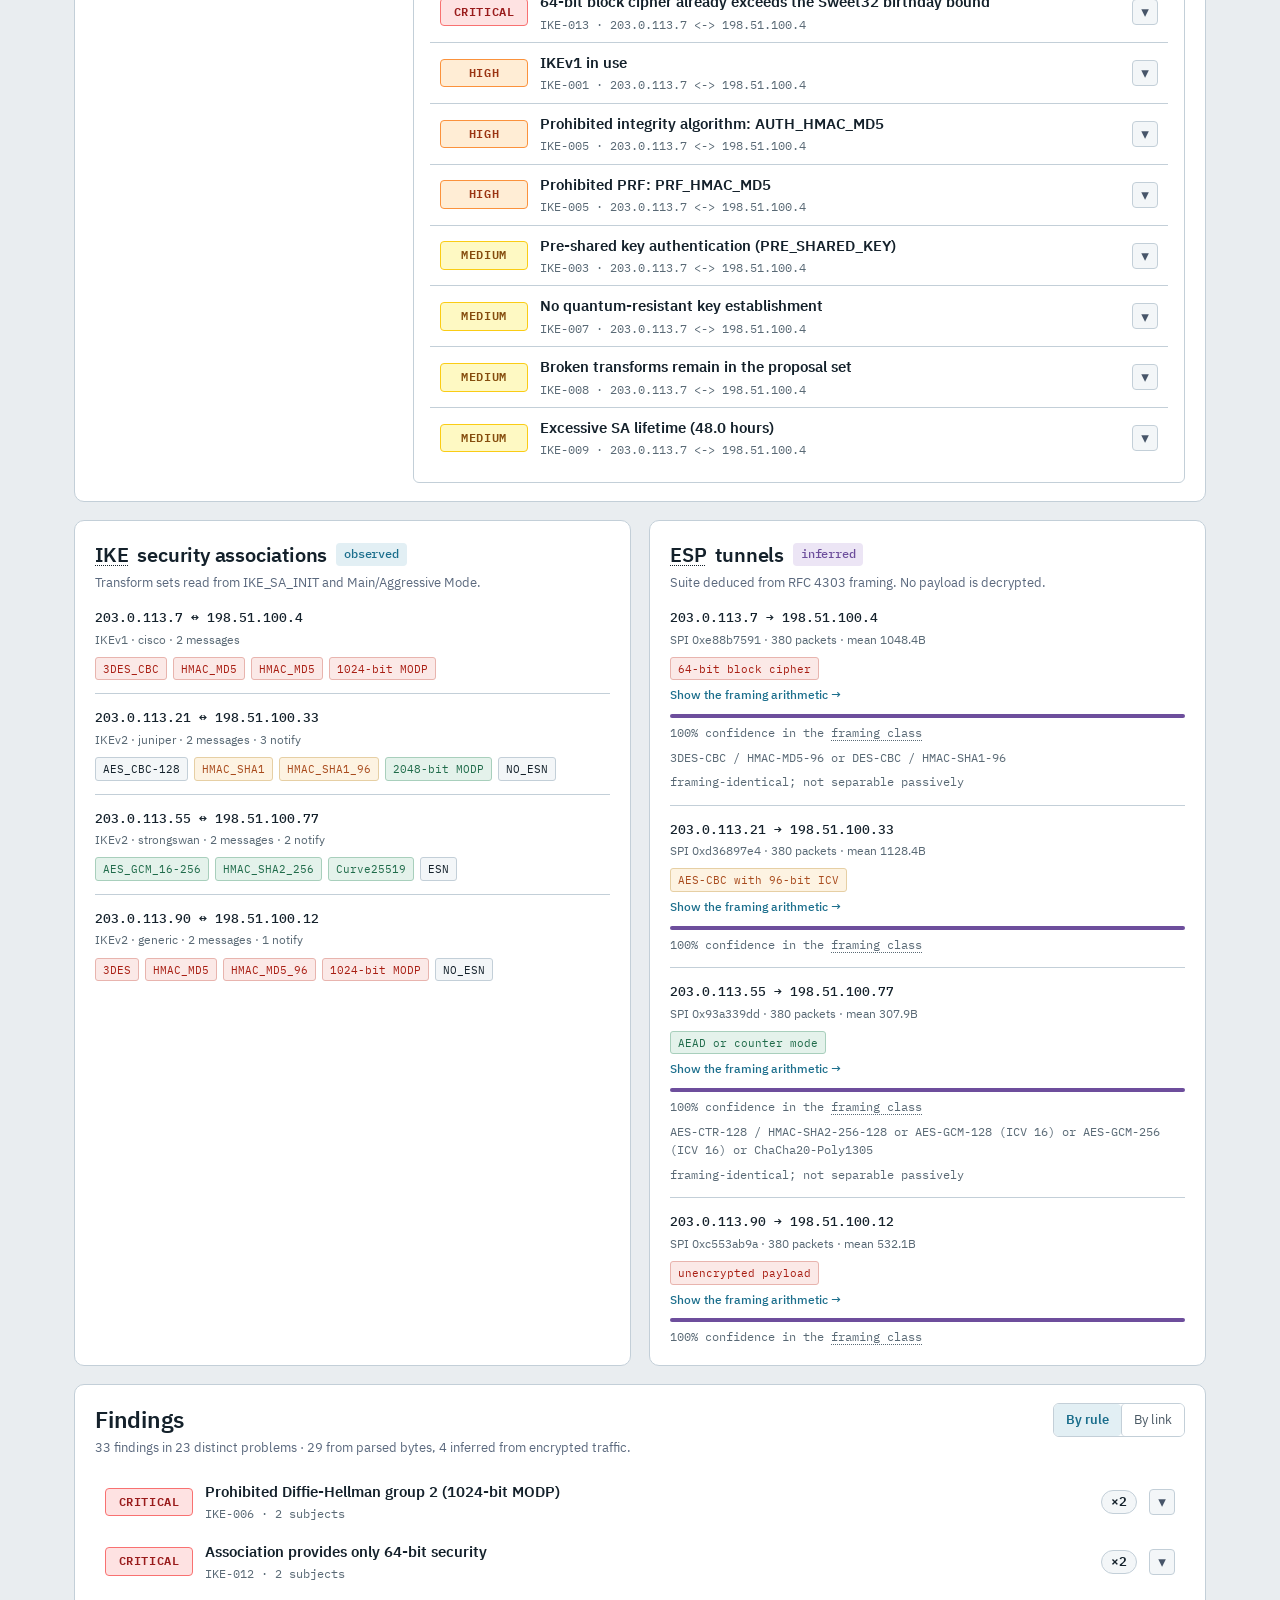
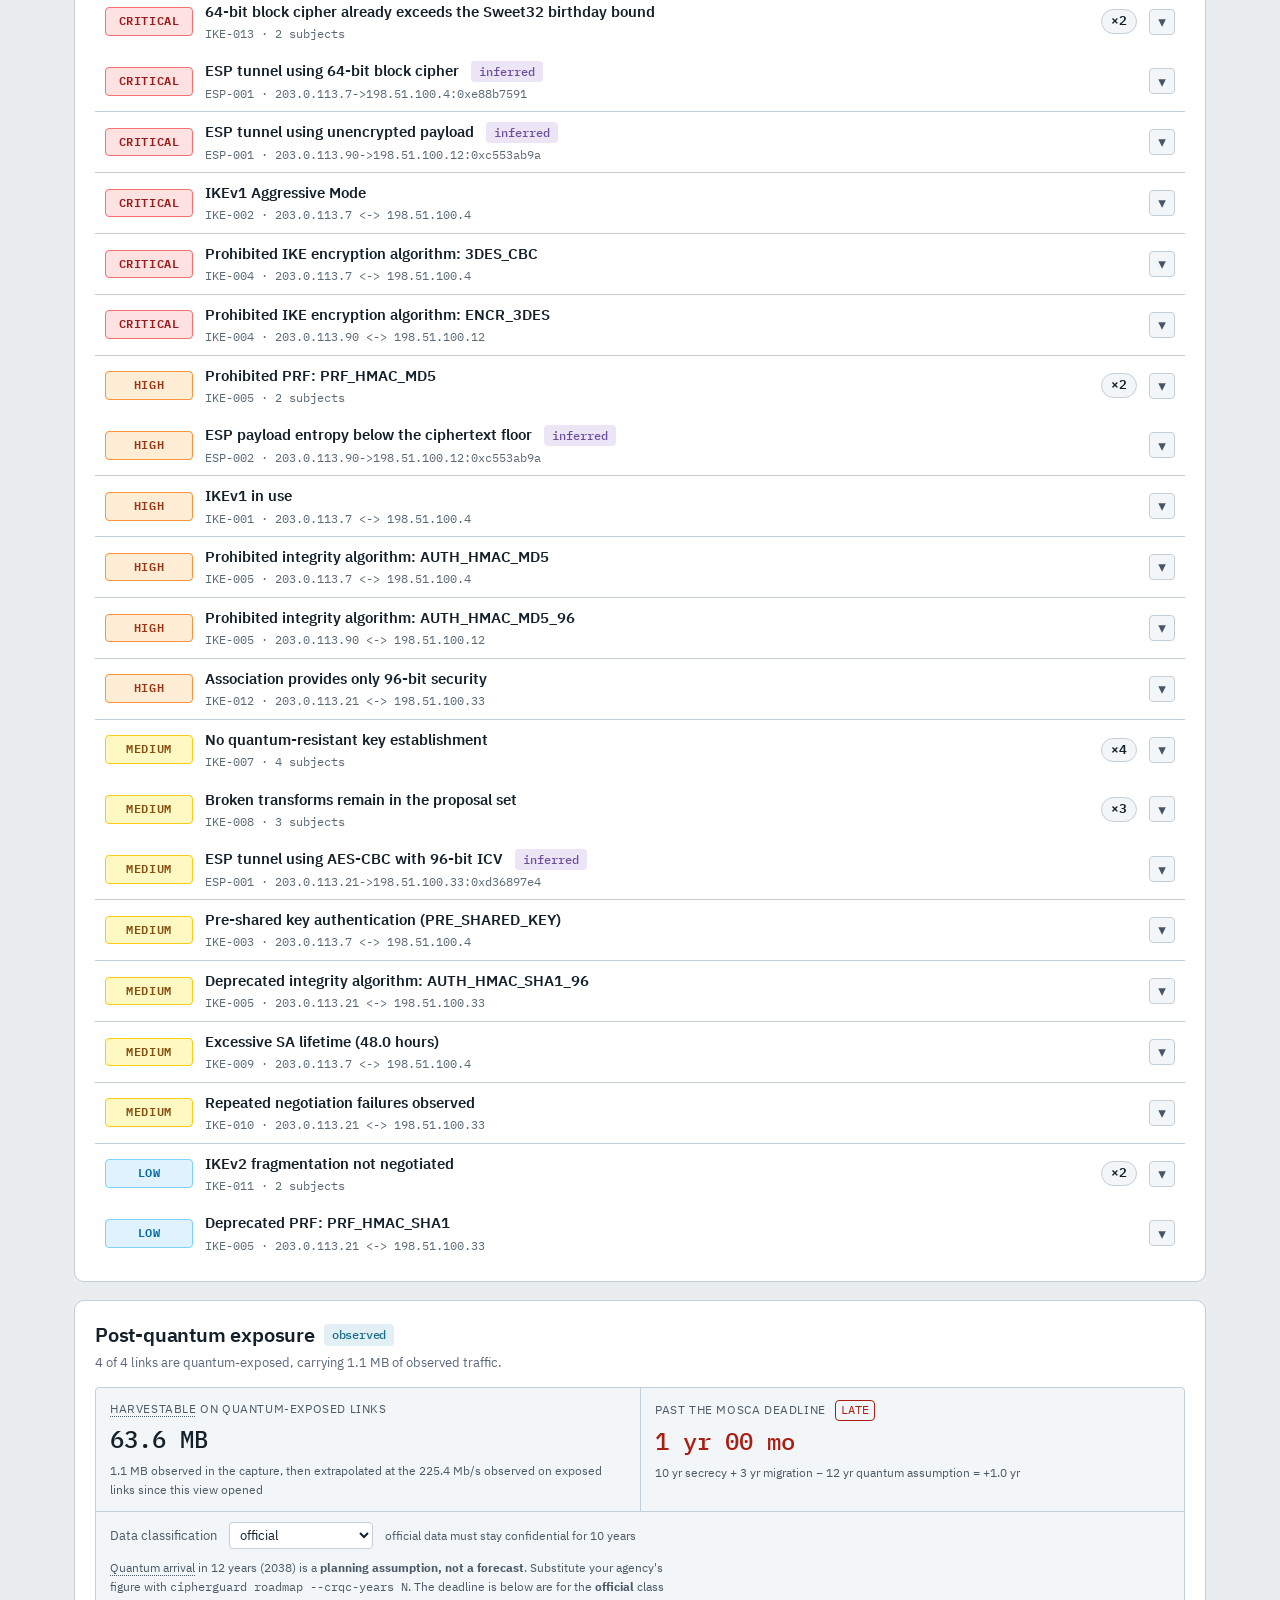
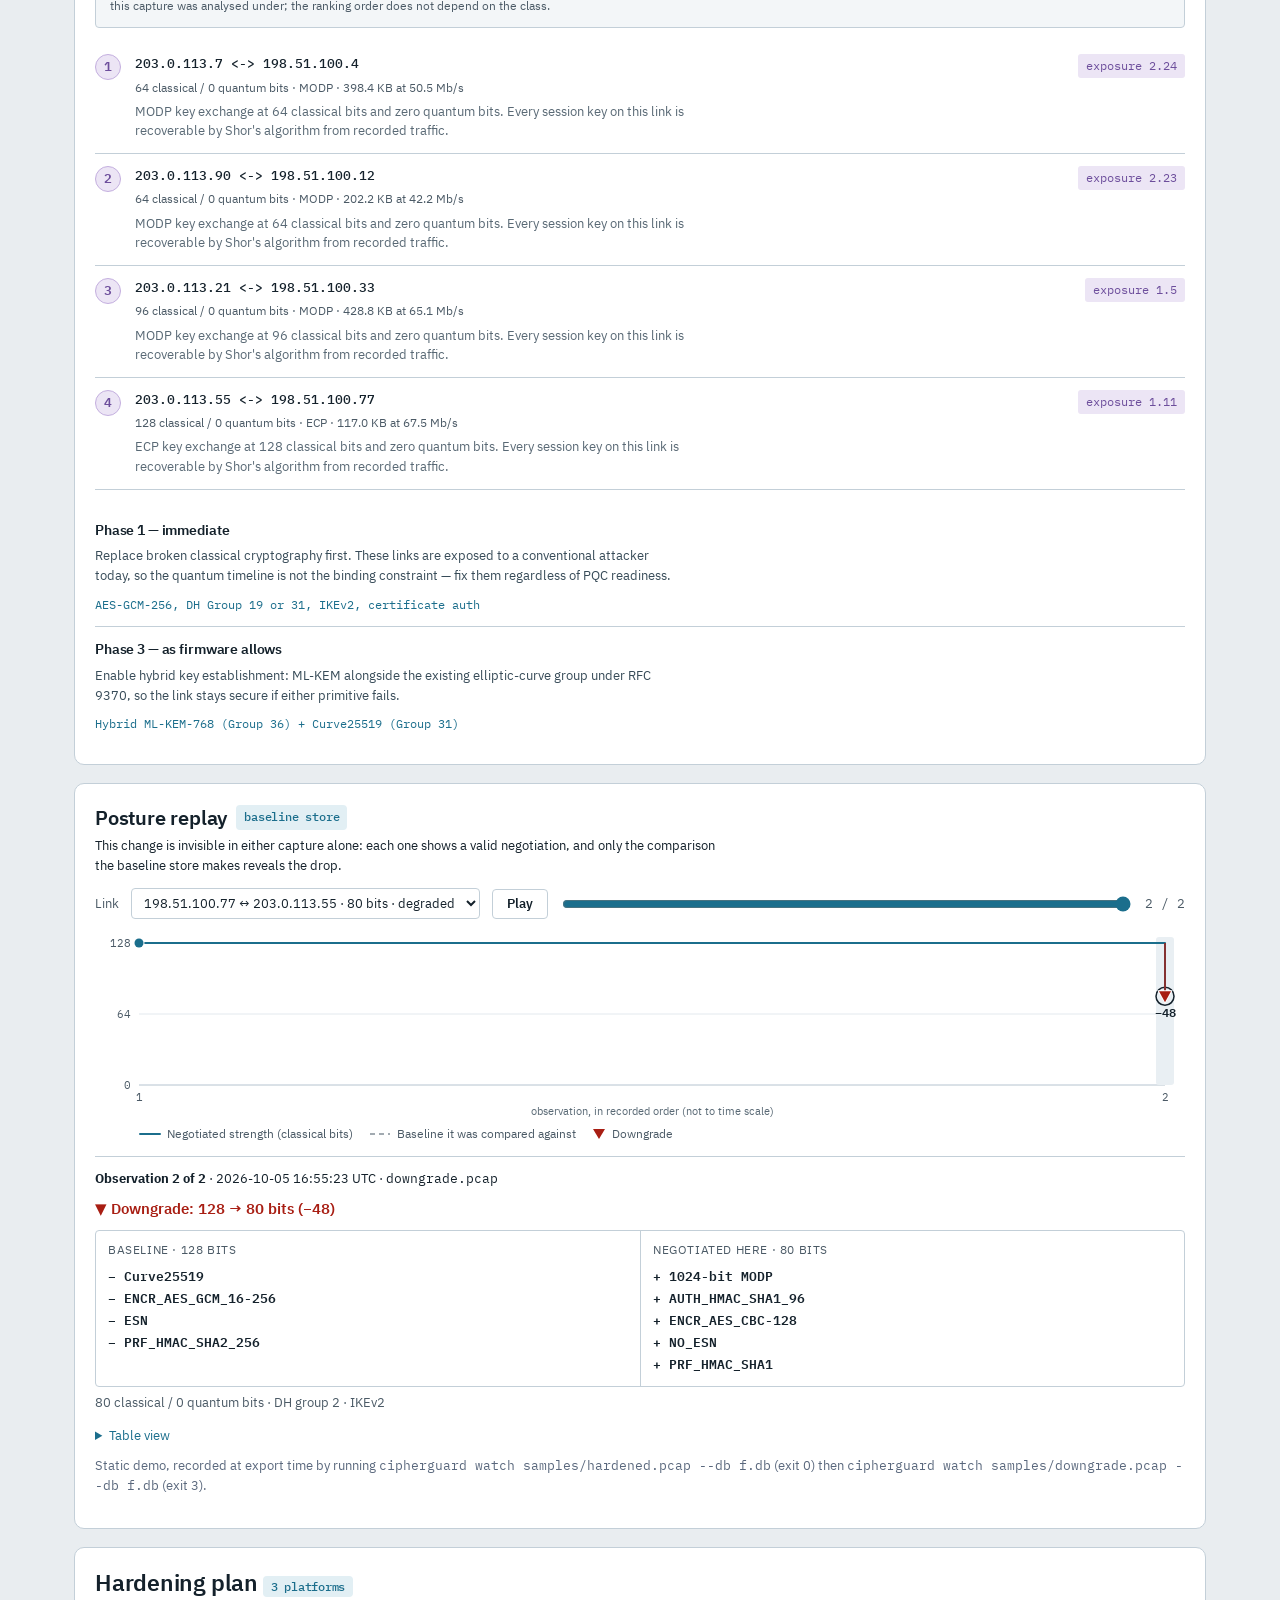
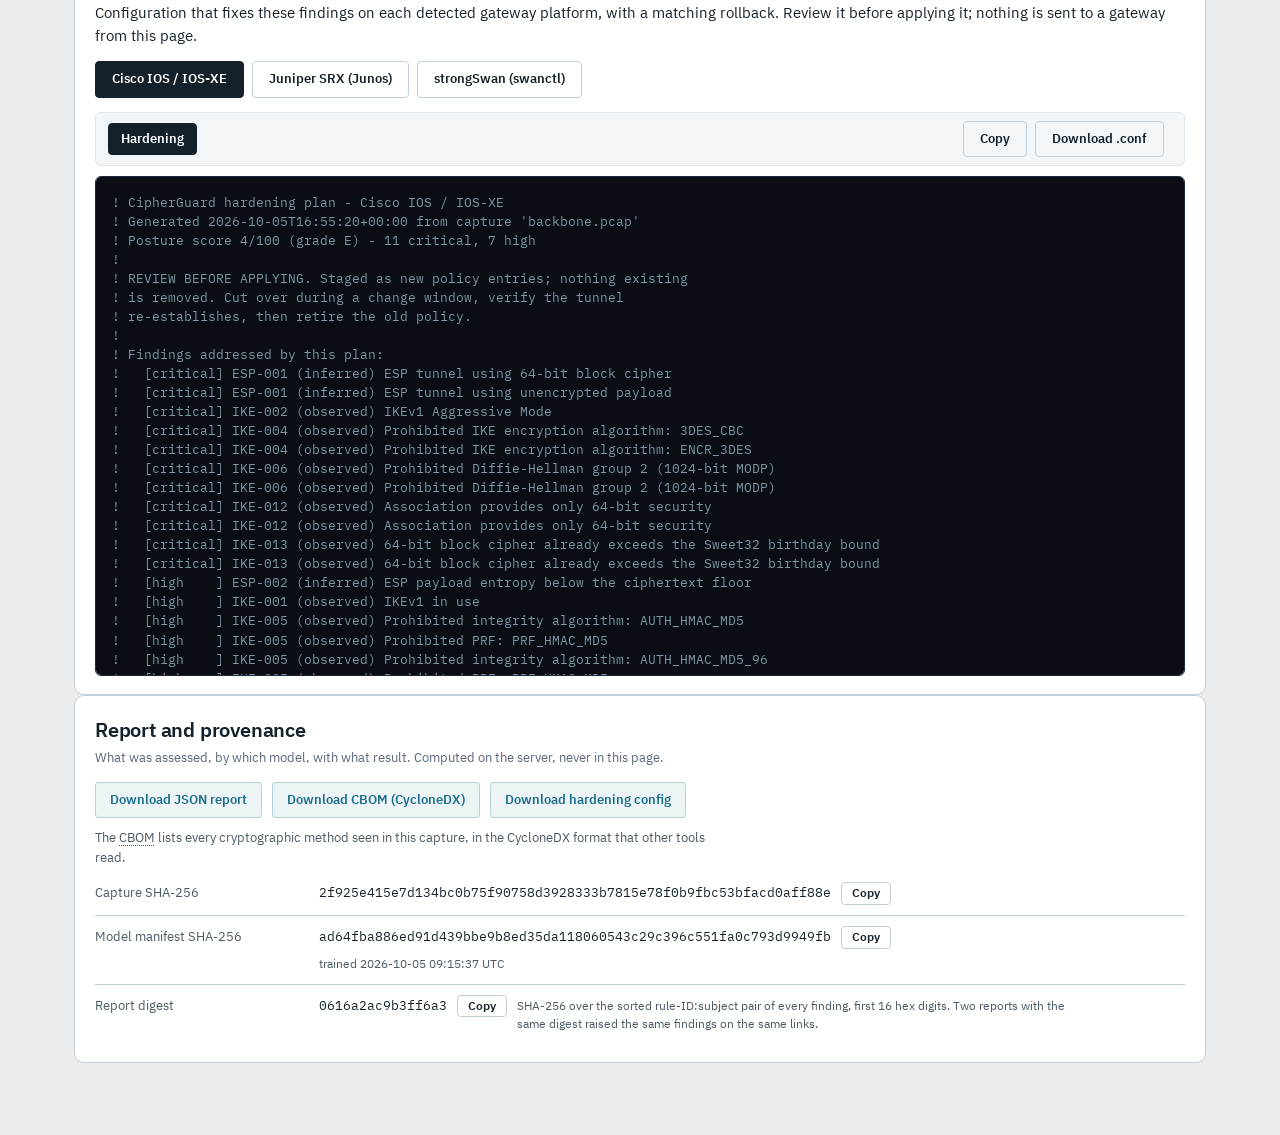
==== commit da47f8fd: "Split the dashboard script into focused files; fix the phone header - js/dashboard.js (5,300 lines) " ====
--- a/docs/index.html
+++ b/docs/index.html
@@ -7,12 +7,10 @@
 <meta name="description" content="Passive assessment of IPsec VPN and Wi-Fi cryptography from packet captures: what each link negotiated, what it gets wrong, and how to fix it. Nothing is decrypted.">
 <meta name="keywords" content="IPsec, IKE, ESP, Wi-Fi, cryptographic assessment, post-quantum, NIST SP 800-77, SIH26160">
 <meta name="author" content="CipherGuard Contributors">
-<link rel="canonical" href="/">
 
 <!-- Open Graph / Social Media Cards -->
 <meta property="og:type" content="website">
 <meta property="og:site_name" content="CipherGuard">
-<meta property="og:url" content="/">
 <meta property="og:title" content="CipherGuard — IPsec and Wi-Fi cryptographic assessment">
 <meta property="og:description" content="Passive assessment of IPsec VPN and Wi-Fi cryptography from packet captures: what each link negotiated, what it gets wrong, and how to fix it. Nothing is decrypted.">
 <meta property="og:image" content="img/og-image.png">
@@ -40,7 +38,7 @@
 <body>
 
 <!-- Global Indeterminate Loading Progress Bar -->
-<div id="global-progress-bar" class="global-progress-bar" role="progressbar" aria-label="Loading telemetry" aria-valuemin="0" aria-valuemax="100"></div>
+<div id="global-progress-bar" class="global-progress-bar" role="progressbar" aria-label="Loading" aria-valuemin="0" aria-valuemax="100"></div>
 
 <!-- Toast Notifications Container -->
 <div id="toast-container" class="toast-container" aria-live="polite"></div>
@@ -51,15 +49,15 @@
       <img src="img/favicon.svg" alt="" width="28" height="28" style="vertical-align:middle">
       <h1>CipherGuard</h1>
       <span class="ps">SIH26160 &middot; NTRO</span>
-      <button type="button" id="backend-status-pill" class="backend-status-pill online" title="Real-time backend & telemetry status · Click to configure bridge" aria-haspopup="dialog">
+      <button type="button" id="backend-status-pill" class="backend-status-pill" title="Server connection. Select for details." aria-haspopup="dialog">
         <span class="pulse-dot"></span>
-        <span id="backend-status-label">Live Telemetry</span>
+        <span id="backend-status-label">Checking server&hellip;</span>
       </button>
-      <button type="button" id="btn-shortcuts-help" class="shortcuts-trigger-btn" onclick="openShortcutsModal()" title="Keyboard shortcuts (? or H)" aria-haspopup="dialog">
-<span>Hotkeys <kbd>?</kbd> / <kbd>H</kbd></span>
+      <button type="button" id="btn-shortcuts-help" class="shortcuts-trigger-btn" title="Keyboard shortcuts (Alt + H)" aria-haspopup="dialog">
+        <span>Shortcuts <kbd>Alt</kbd> + <kbd>H</kbd></span>
       </button>
-      <button type="button" id="btn-cbom-toggle" class="shortcuts-trigger-btn cbom-trigger-btn" onclick="openCbomModal()" title="Cryptographic bill of materials (CBOM)" aria-haspopup="dialog">
-<span>CBOM</span>
+      <button type="button" id="btn-cbom-toggle" class="shortcuts-trigger-btn cbom-trigger-btn" title="Cryptographic bill of materials for the capture on screen (Alt + C)" aria-haspopup="dialog">
+        <span>CBOM</span>
       </button>
       <button type="button" id="btn-present" class="shortcuts-trigger-btn" aria-pressed="false"
               title="Presentation mode: step through the assessment with the arrow keys (or add ?present to the URL)">
@@ -77,10 +75,10 @@
     <div class="controls" id="header-controls">
       <!-- Dynamic controls according to active tab -->
       <div id="ipsec-controls" class="tab-controls-group">
-        <div class="mode-toggle-group" role="group" aria-label="IPsec Analysis Mode">
-          <button type="button" id="btn-ipsec-single" class="mode-toggle-btn active">Single Assessment</button>
-          <button type="button" id="btn-ipsec-live" class="mode-toggle-btn">Live Sniffer</button>
-          <button type="button" id="btn-ipsec-diff" class="mode-toggle-btn">Compare / Diff Captures</button>
+        <div class="mode-toggle-group" role="group" aria-label="IPsec view">
+          <button type="button" id="btn-ipsec-single" class="mode-toggle-btn active">Assess</button>
+          <button type="button" id="btn-ipsec-live" class="mode-toggle-btn">Live capture</button>
+          <button type="button" id="btn-ipsec-diff" class="mode-toggle-btn">Compare</button>
         </div>
         <div id="ipsec-single-controls" class="controls-subgroup">
           <label for="capture" class="visually-hidden">Capture file</label>
@@ -97,8 +95,8 @@
           </span>
           <span class="diff-vs-arrow">&rarr;</span>
           <span class="diff-select-group">
-            <label for="diff-capture-b" class="diff-label">Hardened (B):</label>
-            <select id="diff-capture-b" class="diff-select" aria-label="Remediated capture B"></select>
+            <label for="diff-capture-b" class="diff-label">Compared (B):</label>
+            <select id="diff-capture-b" class="diff-select" aria-label="Capture B"></select>
           </span>
           <button id="run-diff" class="primary-btn">Compare</button>
         </div>
@@ -113,12 +111,12 @@
   </div>
 </header>
 
-<div class="wrap">
+<main class="wrap">
 
   <div class="banner" id="banner" role="status" hidden></div>
 
   <!-- Main View Navigation Tabs -->
-  <nav class="nav-tabs" role="tablist">
+  <nav class="nav-tabs" role="tablist" aria-label="Assessment type">
     <button class="tab-btn active" id="tab-ipsec" role="tab" aria-selected="true" aria-controls="view-ipsec">
       IPsec VPN
     </button>
@@ -127,8 +125,7 @@
     </button>
   </nav>
 
-  <!-- ==================== VIEW 1: LIVE WI-FI POSTURE ==================== -->
-  <main id="view-wifi" class="tab-content">
+  <div id="view-wifi" class="tab-content" role="tabpanel" aria-labelledby="tab-wifi">
 
 
     <!-- Evil Twin / Rogue AP Alert Banner -->
@@ -255,12 +252,12 @@
     <section class="panel vpn-overlay-panel" style="margin-bottom:18px">
       <div class="vpn-panel-header">
         <div>
-          <h2>VPN and egress <span class="domain-tag obs" id="vpn-badge">Direct ISP</span></h2>
+          <h2>VPN and egress <span class="domain-tag obs" id="vpn-badge">&mdash;</span></h2>
           <div class="sub">Whether traffic leaves through a VPN, the public address it leaves from, and where DNS queries go.</div>
         </div>
         <div style="display:flex;gap:8px;align-items:center;flex-wrap:wrap">
           <div id="vpn-status-indicator" class="vpn-status-badge vpn-status-inactive">
-            <span class="vpn-dot"></span> <span id="vpn-status-text">No VPN</span>
+            <span class="vpn-dot"></span> <span id="vpn-status-text">Not checked yet</span>
           </div>
         </div>
       </div>
@@ -268,8 +265,8 @@
       <div class="vpn-detail-grid">
         <div class="vpn-metric-box">
           <div class="vpn-metric-title">Tunnel</div>
-          <div class="vpn-metric-value" id="vpn-proto-val">Direct (None)</div>
-          <div class="vpn-metric-sub" id="vpn-adapter-val">Physical Wi-Fi link</div>
+          <div class="vpn-metric-value" id="vpn-proto-val">&mdash;</div>
+          <div class="vpn-metric-sub" id="vpn-adapter-val">&mdash;</div>
         </div>
         <div class="vpn-metric-box">
           <div class="vpn-metric-title">Public address</div>
@@ -278,8 +275,8 @@
         </div>
         <div class="vpn-metric-box">
           <div class="vpn-metric-title">Default route</div>
-          <div class="vpn-metric-value" id="vpn-route-val">Wi-Fi Gateway</div>
-          <div class="vpn-metric-sub" id="vpn-route-sub">0.0.0.0/0 on physical NIC</div>
+          <div class="vpn-metric-value" id="vpn-route-val">&mdash;</div>
+          <div class="vpn-metric-sub" id="vpn-route-sub">&mdash;</div>
         </div>
         <div class="vpn-metric-box">
           <div class="vpn-metric-title">DNS leak</div>
@@ -318,16 +315,16 @@
         <table class="data-table" id="wifi-networks-table">
           <thead>
             <tr id="wifi-networks-thead-row">
-              <th scope="col">SSID / Network</th>
-              <th scope="col">Access Points (BSSID)</th>
-              <th scope="col">Security / Auth</th>
-              <th scope="col">Band &amp; Channels</th>
+              <th scope="col">Network (SSID)</th>
+              <th scope="col">Access points (BSSID)</th>
+              <th scope="col">Security</th>
+              <th scope="col">Band and channels</th>
               <th scope="col">Signal</th>
-              <th scope="col">Security Grade</th>
+              <th scope="col">Grade</th>
             </tr>
           </thead>
           <tbody id="wifi-networks-tbody">
-            <tr><td colspan="6" class="empty">Scanning for visible networks...</td></tr>
+            <tr><td colspan="6" class="empty">Waiting for the first scan&hellip;</td></tr>
           </tbody>
         </table>
       </div>
@@ -366,10 +363,9 @@
         </div>
       </div>
     </section>
-  </main>
-
-  <!-- ==================== VIEW 2: IPSEC VPN PROTOCOL ANALYZER ==================== -->
-  <main id="view-ipsec" class="tab-content active">
+  </div>
+
+  <div id="view-ipsec" class="tab-content active" role="tabpanel" aria-labelledby="tab-ipsec">
 
     <!-- IPsec Single Capture Analysis Mode -->
     <div id="ipsec-single-view">
@@ -394,7 +390,7 @@
         <div class="upload-text">
           <h2 id="upload-title" class="upload-title">Assess your own capture</h2>
           <p class="upload-hint">Drop a .pcap, .pcapng or .cap file anywhere on this page, or choose one.
-            Up to <span id="upload-limit">512 MB</span>.</p>
+            Up to <span id="upload-limit">500 MB</span>.</p>
         </div>
         <button type="button" class="btn btn-secondary" id="upload-pick">Choose capture file&hellip;</button>
         <input type="file" id="upload-input" accept=".pcap,.pcapng,.cap" class="visually-hidden" tabindex="-1" aria-hidden="true">
@@ -513,7 +509,7 @@
       <section class="panel remediation-panel" id="remediation-panel">
         <div class="remediation-header">
           <div>
-            <h2>Hardening plan <span class="domain-tag obs" id="remediation-count-tag">4 vendors</span></h2>
+            <h2>Hardening plan <span class="domain-tag obs" id="remediation-count-tag" hidden></span></h2>
             <div class="sub">Configuration that fixes these findings on each detected gateway platform, with a matching rollback. Review it before applying it; nothing is sent to a gateway from this page.</div>
           </div>
         </div>
@@ -787,14 +783,14 @@
       </section>
     </div>
 
-  </main>
-
-
-
-</div> <!-- Closes .wrap cleanly with footer aligned inside -->
+  </div>
+
+
+
+</main>
 
 <!-- Sticky Mobile Quick Action Dock (Visible only on mobile screens <= 768px) -->
-<aside class="mobile-sticky-cta" id="mobile-sticky-cta" aria-label="Mobile Quick Actions">
+<aside class="mobile-sticky-cta" id="mobile-sticky-cta" aria-label="Quick actions">
   <div class="mobile-sticky-cta-inner">
     <button type="button" id="mobile-primary-cta" class="mobile-cta-main">
 <span id="mobile-cta-label">Assess capture</span>
@@ -805,176 +801,128 @@
   </div>
 </aside>
 
-<!-- Backend Engine Bridge & Live Telemetry Modal -->
+<!-- Server connection dialog -->
 <div id="backend-modal" class="modal-backdrop" hidden role="dialog" aria-modal="true" aria-labelledby="backend-modal-title">
   <div class="backend-modal-card" role="document">
     <div class="backend-modal-header">
       <div class="backend-modal-title-group">
-
         <div>
-          <h2 id="backend-modal-title">Local server</h2>
-          <div class="backend-modal-subtitle">Direct Kernel Telemetry &amp; REST API Connection</div>
+          <h2 id="backend-modal-title">Server</h2>
+          <div class="backend-modal-subtitle">Where this page gets its analyses</div>
         </div>
       </div>
       <button type="button" id="backend-modal-close" class="modal-close-btn" aria-label="Close dialog">&times;</button>
     </div>
 
     <div class="backend-modal-body">
-      <!-- Live Status Banner -->
-      <div id="modal-status-card" class="modal-status-card online">
+      <div id="modal-status-card" class="modal-status-card offline">
         <div class="modal-status-indicator">
           <span class="modal-status-dot"></span>
-          <span id="modal-status-badge" class="modal-status-badge">Connected · Live Telemetry</span>
-        </div>
-        <div id="modal-status-details" class="modal-status-details">
-          Connected to local engine on <code>http://127.0.0.1:8000</code>. Kernel Wi-Fi &amp; VPN sensors active.
-        </div>
-      </div>
-
-      <!-- Quick Metrics Grid -->
+          <span id="modal-status-badge" class="modal-status-badge">Checking&hellip;</span>
+        </div>
+        <div id="modal-status-details" class="modal-status-details"></div>
+      </div>
+
       <div class="modal-metrics-grid">
         <div class="modal-metric-box">
-          <div class="modal-metric-label">ENDPOINT</div>
-          <div id="modal-metric-endpoint" class="modal-metric-val">http://127.0.0.1:8000</div>
+          <div class="modal-metric-label">Server address</div>
+          <div id="modal-metric-endpoint" class="modal-metric-val">&mdash;</div>
         </div>
         <div class="modal-metric-box">
-          <div class="modal-metric-label">ROUND-TRIP LATENCY</div>
-          <div id="modal-metric-latency" class="modal-metric-val">4 ms</div>
+          <div class="modal-metric-label">Response time</div>
+          <div id="modal-metric-latency" class="modal-metric-val">&mdash;</div>
         </div>
         <div class="modal-metric-box">
-          <div class="modal-metric-label">HARDWARE ADAPTER</div>
-          <div id="modal-metric-adapter" class="modal-metric-val">MediaTek MT7921 (Wi-Fi 6)</div>
+          <div class="modal-metric-label">Wi-Fi adapter</div>
+          <div id="modal-metric-adapter" class="modal-metric-val">&mdash;</div>
         </div>
         <div class="modal-metric-box">
-          <div class="modal-metric-label">PHYSICAL SSID</div>
-          <div id="modal-metric-ssid" class="modal-metric-val">CipherGuard-HQ-Secure (Ch 52)</div>
-        </div>
-      </div>
-
-      <!-- Action 1: Launch Direct Local Dashboard -->
-      <div class="backend-action-card highlight">
-        <div class="backend-action-header">
-
-          <div class="action-meta">
-            <strong>Launch Local Live Server Dashboard</strong>
-            <p>Access the dashboard directly from your local Python server on <code>http://127.0.0.1:8000/</code> with unrestricted kernel access and real-time physical Wi-Fi scanning.</p>
-          </div>
-        </div>
-        <div class="action-buttons">
-          <a href="http://127.0.0.1:8000/" target="_blank" rel="noopener noreferrer" class="btn btn-primary" id="btn-open-local-dash" style="display:inline-flex;align-items:center;gap:6px;text-decoration:none;padding:8px 14px;border-radius:4px;font-weight:600;font-size:0.85rem;">
-            Open Local Live Dashboard &rarr;
-          </a>
-        </div>
-      </div>
-
-      <!-- Action 2: Custom API Endpoint -->
+          <div class="modal-metric-label">Connected network</div>
+          <div id="modal-metric-ssid" class="modal-metric-val">&mdash;</div>
+        </div>
+      </div>
+
       <div class="backend-action-card">
         <div class="backend-action-header">
-
           <div class="action-meta">
-            <strong>Configure Backend API URL</strong>
-            <p>If hosting the backend on another port, cloud server, or HTTPS tunnel (e.g. Cloudflare Tunnel, ngrok):</p>
-          </div>
-        </div>
-        <div class="backend-input-group">
-          <input type="url" id="backend-url-input" class="backend-input" placeholder="http://127.0.0.1:8000" spellcheck="false">
-          <button type="button" id="btn-save-backend-url" class="btn">Test &amp; Connect</button>
-          <button type="button" id="btn-reset-backend-url" class="btn btn-subtle" title="Reset to default (http://127.0.0.1:8000)">Reset</button>
-        </div>
-        <div id="backend-url-feedback" class="backend-feedback" hidden></div>
-      </div>
-
-      <!-- Action 3: Start Command Helper -->
+            <strong>Start a server</strong>
+            <p>Run this where the captures are. It listens on that machine only, and serves this same dashboard at its own address. A page served from somewhere else can use it only if that page's origin is named with <code>--cors-origin</code>.</p>
+          </div>
+        </div>
+        <div class="code-snippet-box">
+          <code id="backend-start-cmd">python -m cipherguard.cli serve</code>
+          <button type="button" id="btn-copy-backend-cmd" class="btn-copy-cmd" title="Copy the command">Copy</button>
+        </div>
+      </div>
+
       <div class="backend-action-card">
         <div class="backend-action-header">
-
           <div class="action-meta">
-            <strong>Start Backend Engine from Terminal</strong>
-            <p>Run this command on your machine to start the live FastAPI telemetry server. It listens on this machine only. A page served from somewhere else can reach it only if that page's origin is named with <code>--cors-origin</code>.</p>
-          </div>
-        </div>
-        <div class="code-snippet-box">
-          <code id="backend-start-cmd">python -m cipherguard.cli serve</code>
-          <button type="button" id="btn-copy-backend-cmd" class="btn-copy-cmd" title="Copy command to clipboard">Copy</button>
-        </div>
+            <strong><label for="backend-url-input">Connect this page to a server</label></strong>
+            <p>Only needed when this page was not served by the server itself. Enter the server's address; the address is remembered in this browser.</p>
+          </div>
+        </div>
+        <div class="backend-input-group">
+          <input type="url" id="backend-url-input" class="backend-input" placeholder="http://127.0.0.1:8000" spellcheck="false" autocomplete="off">
+          <button type="button" id="btn-save-backend-url" class="btn">Test and connect</button>
+          <button type="button" id="btn-reset-backend-url" class="btn btn-subtle" title="Forget the saved address">Forget</button>
+        </div>
+        <div id="backend-url-feedback" class="backend-feedback" role="status" hidden></div>
       </div>
     </div>
   </div>
 </div>
 
-<!-- Analyst Keyboard Shortcuts Cheat Sheet Modal -->
+<!-- Keyboard shortcuts dialog -->
 <div id="shortcuts-modal" class="modal-backdrop" hidden role="dialog" aria-modal="true" aria-labelledby="shortcuts-modal-title">
   <div class="shortcuts-modal-card" role="document">
     <div class="backend-modal-header">
       <div class="backend-modal-title-group">
-
         <div>
           <h2 id="shortcuts-modal-title">Keyboard shortcuts</h2>
-          <div class="backend-modal-subtitle">Fast keyboard control for security audits</div>
-        </div>
-      </div>
-      <button type="button" id="shortcuts-modal-close" class="modal-close-btn" onclick="closeShortcutsModal()" aria-label="Close dialog">&times;</button>
+          <div class="backend-modal-subtitle">Each one is Alt plus a letter, so typing never triggers one by accident.</div>
+        </div>
+      </div>
+      <button type="button" id="shortcuts-modal-close" class="modal-close-btn" aria-label="Close dialog">&times;</button>
     </div>
     <div class="shortcuts-modal-body">
       <div class="shortcuts-grid">
         <div class="shortcut-item">
-          <div class="shortcut-keys"><kbd>?</kbd> or <kbd>H</kbd></div>
-          <div class="shortcut-desc">
-            <strong>Keyboard Shortcuts</strong>
-            <span>Open this analyst quick-reference guide</span>
-          </div>
+          <div class="shortcut-keys"><kbd>Alt</kbd> + <kbd>A</kbd></div>
+          <div class="shortcut-desc"><strong>Assess capture</strong><span>Open the IPsec view and assess the selected capture</span></div>
         </div>
         <div class="shortcut-item">
-          <div class="shortcut-keys"><kbd>1</kbd> or <kbd>W</kbd></div>
-          <div class="shortcut-desc">
-            <strong>Scan Live Wi-Fi</strong>
-            <span>Switch to Wi-Fi view and trigger active 802.11 RF sweep</span>
-          </div>
+          <div class="shortcut-keys"><kbd>Alt</kbd> + <kbd>D</kbd></div>
+          <div class="shortcut-desc"><strong>Compare</strong><span>Compare two captures side by side</span></div>
         </div>
         <div class="shortcut-item">
-          <div class="shortcut-keys"><kbd>2</kbd> or <kbd>I</kbd> or <kbd>A</kbd></div>
-          <div class="shortcut-desc">
-            <strong>Assess IPsec Capture</strong>
-            <span>Switch to IPsec view and run deep cryptographic dissection</span>
-          </div>
+          <div class="shortcut-keys"><kbd>Alt</kbd> + <kbd>S</kbd></div>
+          <div class="shortcut-desc"><strong>Scan Wi-Fi</strong><span>Open the Wi-Fi view and scan again</span></div>
         </div>
         <div class="shortcut-item">
-          <div class="shortcut-keys"><kbd>3</kbd> or <kbd>D</kbd></div>
-          <div class="shortcut-desc">
-            <strong>Toggle Diff Comparison</strong>
-            <span>Switch to Before vs. After Capture A/B comparative auditor</span>
-          </div>
+          <div class="shortcut-keys"><kbd>Alt</kbd> + <kbd>E</kbd></div>
+          <div class="shortcut-desc"><strong>Export report</strong><span>Open a printable report in a new window</span></div>
         </div>
         <div class="shortcut-item">
-          <div class="shortcut-keys"><kbd>E</kbd> or <kbd>P</kbd></div>
-          <div class="shortcut-desc">
-            <strong>Export report</strong>
-            <span>Generate and print executive compliance audit dossier</span>
-          </div>
+          <div class="shortcut-keys"><kbd>Alt</kbd> + <kbd>C</kbd></div>
+          <div class="shortcut-desc"><strong>CBOM</strong><span>Show the cryptographic bill of materials for the capture on screen</span></div>
         </div>
         <div class="shortcut-item">
-          <div class="shortcut-keys"><kbd>C</kbd></div>
-          <div class="shortcut-desc">
-            <strong>CycloneDX CBOM Viewer</strong>
-            <span>Inspect and export cryptographic bill of materials</span>
-          </div>
+          <div class="shortcut-keys"><kbd>Alt</kbd> + <kbd>H</kbd></div>
+          <div class="shortcut-desc"><strong>Shortcuts</strong><span>Open this list</span></div>
         </div>
         <div class="shortcut-item">
           <div class="shortcut-keys"><kbd>Esc</kbd></div>
-          <div class="shortcut-desc">
-            <strong>Close Dialogs & Banners</strong>
-            <span>Dismiss active modal or threat notification banner</span>
-          </div>
-        </div>
-      </div>
-      <div class="shortcuts-footer-note">
-        <em>Pro-tip for Evaluators: Press <kbd>1</kbd> or <kbd>A</kbd> for IPsec analysis, <kbd>2</kbd> or <kbd>W</kbd> to sweep Wi-Fi, <kbd>3</kbd> or <kbd>D</kbd> for Diff mode, or <kbd>?</kbd> / <kbd>H</kbd> to open this guide anytime. Modifier combos (<kbd>Alt+A</kbd>, <kbd>Alt+S</kbd>, <kbd>Alt+D</kbd>, <kbd>Alt+E</kbd>) are also fully supported.</em>
+          <div class="shortcut-desc"><strong>Close</strong><span>Close the open dialog or notice</span></div>
+        </div>
+        <div class="shortcut-item">
+          <div class="shortcut-keys"><kbd>&larr;</kbd> <kbd>&rarr;</kbd></div>
+          <div class="shortcut-desc"><strong>Presentation steps</strong><span>Previous and next step, in presentation mode only</span></div>
+        </div>
       </div>
     </div>
   </div>
 </div>
-
-
 
 <!-- CycloneDX 1.6 CBOM viewer modal -->
 <div id="cbom-modal" class="modal-backdrop" hidden role="dialog" aria-modal="true" aria-labelledby="cbom-modal-title">
@@ -983,25 +931,26 @@
       <div class="backend-modal-title-group">
 
         <div>
-          <h2 id="cbom-modal-title">Cryptographic Bill of Materials (CBOM)</h2>
-          <div class="backend-modal-subtitle">CycloneDX v1.6 &bull; NIST SP 800-161 Supply Chain Inventory</div>
-        </div>
-      </div>
-      <button type="button" id="cbom-modal-close" class="modal-close-btn" onclick="closeCbomModal()" aria-label="Close dialog">&times;</button>
+          <h2 id="cbom-modal-title">Cryptographic bill of materials</h2>
+          <div class="backend-modal-subtitle">CycloneDX 1.6, built from the capture on screen</div>
+        </div>
+      </div>
+      <button type="button" id="cbom-modal-close" class="modal-close-btn" aria-label="Close dialog">&times;</button>
     </div>
     <div class="cbom-modal-body">
       <div class="cbom-toolbar">
         <div class="cbom-search-wrap">
-          <input type="text" id="cbom-search-input" class="cbom-search-input" placeholder="Filter algorithms, ciphers, key sizes...">
+          <label for="cbom-search-input" class="visually-hidden">Filter assets</label>
+          <input type="search" id="cbom-search-input" class="cbom-search-input" placeholder="Filter by algorithm, protocol or key size">
         </div>
         <div class="cbom-btn-group">
           <button type="button" id="btn-copy-cbom" class="btn-cbom-action">Copy JSON</button>
-          <button type="button" id="btn-download-cbom" class="btn-cbom-action btn-cbom-primary">Download CycloneDX 1.6</button>
+          <button type="button" id="btn-download-cbom" class="btn-cbom-action btn-cbom-primary">Download</button>
         </div>
       </div>
       <div class="cbom-content-wrap">
         <div class="cbom-summary-strip" id="cbom-summary-strip"></div>
-        <pre class="cbom-json-view"><code id="cbom-json-code">Loading Cryptographic Bill of Materials...</code></pre>
+        <pre class="cbom-json-view"><code id="cbom-json-code"></code></pre>
       </div>
     </div>
   </div>
@@ -1031,6 +980,22 @@
   <button type="button" class="ghost" id="present-exit">Exit (Esc)</button>
 </nav>
 
-<script src="js/dashboard.js"></script>
+<script src="js/core.js" defer></script>
+<script src="js/api.js" defer></script>
+<script src="js/ipsec-view.js" defer></script>
+<script src="js/evidence.js" defer></script>
+<script src="js/postquantum.js" defer></script>
+<script src="js/replay.js" defer></script>
+<script src="js/hardening.js" defer></script>
+<script src="js/data.js" defer></script>
+<script src="js/report.js" defer></script>
+<script src="js/shell.js" defer></script>
+<script src="js/compare.js" defer></script>
+<script src="js/wifi.js" defer></script>
+<script src="js/spectrum.js" defer></script>
+<script src="js/export-report.js" defer></script>
+<script src="js/live-capture.js" defer></script>
+<script src="js/cbom.js" defer></script>
+<script src="js/main.js" defer></script>
 </body>
 </html>
--- a/docs/css/dashboard.css
+++ b/docs/css/dashboard.css
@@ -55,6 +55,11 @@
   --accent-bg:#e2eff4;
   --border:#c3cfd8;
   --dim:#4b5a66;
+  /* used by a few rules but never defined, so those declarations were
+     dropped: the status pill had no focus ring at all */
+  --primary:var(--observed);
+  --card:var(--surface);
+  --font:var(--sans);
 
   --sans:"IBM Plex Sans",ui-sans-serif,system-ui,-apple-system,"Segoe UI",sans-serif;
   --mono:"IBM Plex Mono",ui-monospace,"SFMono-Regular",Menlo,Consolas,monospace;
@@ -3000,13 +3005,11 @@
   .wrap {
     padding: 0 8px 110px;
   }
+  /* a wrapping row, not a column: stacked, the header controls filled the
+     whole first screen of a phone */
   .brand {
-    flex-direction: column;
-    align-items: flex-start;
-    gap: 4px;
-  }
-  .backend-status-pill {
-    align-self: flex-start;
+    justify-content: flex-start;
+    gap: 6px;
   }
   .panel {
     padding: 12px 8px;
@@ -4374,3 +4377,33 @@
   html[data-theme="dark"] .rp-grid{stroke:#243440}
   html[data-theme="dark"] .rp-cursor .rp-band{fill:#22323e}
   html[data-theme="dark"] .rp-tip{background:var(--ink);color:var(--paper)}
+
+/* ---------- in-page dialog (Dialogs.ask) ---------- */
+.cg-dialog{
+  border:1px solid var(--rule);border-radius:var(--radius-lg);
+  background:var(--surface);color:var(--ink);
+  padding:0;width:min(440px, calc(100vw - 32px));
+  box-shadow:0 12px 40px rgba(20,33,43,.28);
+}
+.cg-dialog::backdrop{background:rgba(20,33,43,.55)}
+.cg-dialog-form{display:flex;flex-direction:column;gap:10px;padding:20px 22px}
+.cg-dialog-title{font-size:var(--text-md)}
+.cg-dialog-text{margin:0;color:var(--muted);font-size:var(--text-sm)}
+.cg-dialog-label{font-size:var(--text-sm);font-weight:600}
+.cg-dialog-input{
+  font-family:var(--mono);font-size:var(--text-base);
+  padding:8px 11px;border:1px solid var(--rule);border-radius:var(--radius-sm);
+  background:var(--surface);color:var(--ink);width:100%;
+}
+.cg-dialog-actions{display:flex;justify-content:flex-end;gap:8px;margin-top:6px}
+
+/* ---------- header on touch devices ---------- */
+/* No keyboard, so no shortcut list; and the bottom dock already carries
+   Assess and Export, so the header copies would be the same buttons twice. */
+@media (hover: none) and (pointer: coarse) {
+  #btn-shortcuts-help, .cta-badge { display: none; }
+}
+@media (max-width: 768px) {
+  #ipsec-export-report { display: none !important; }
+  .brand .shortcuts-trigger-btn, .brand .theme-pick select { min-height: 32px; }
+}
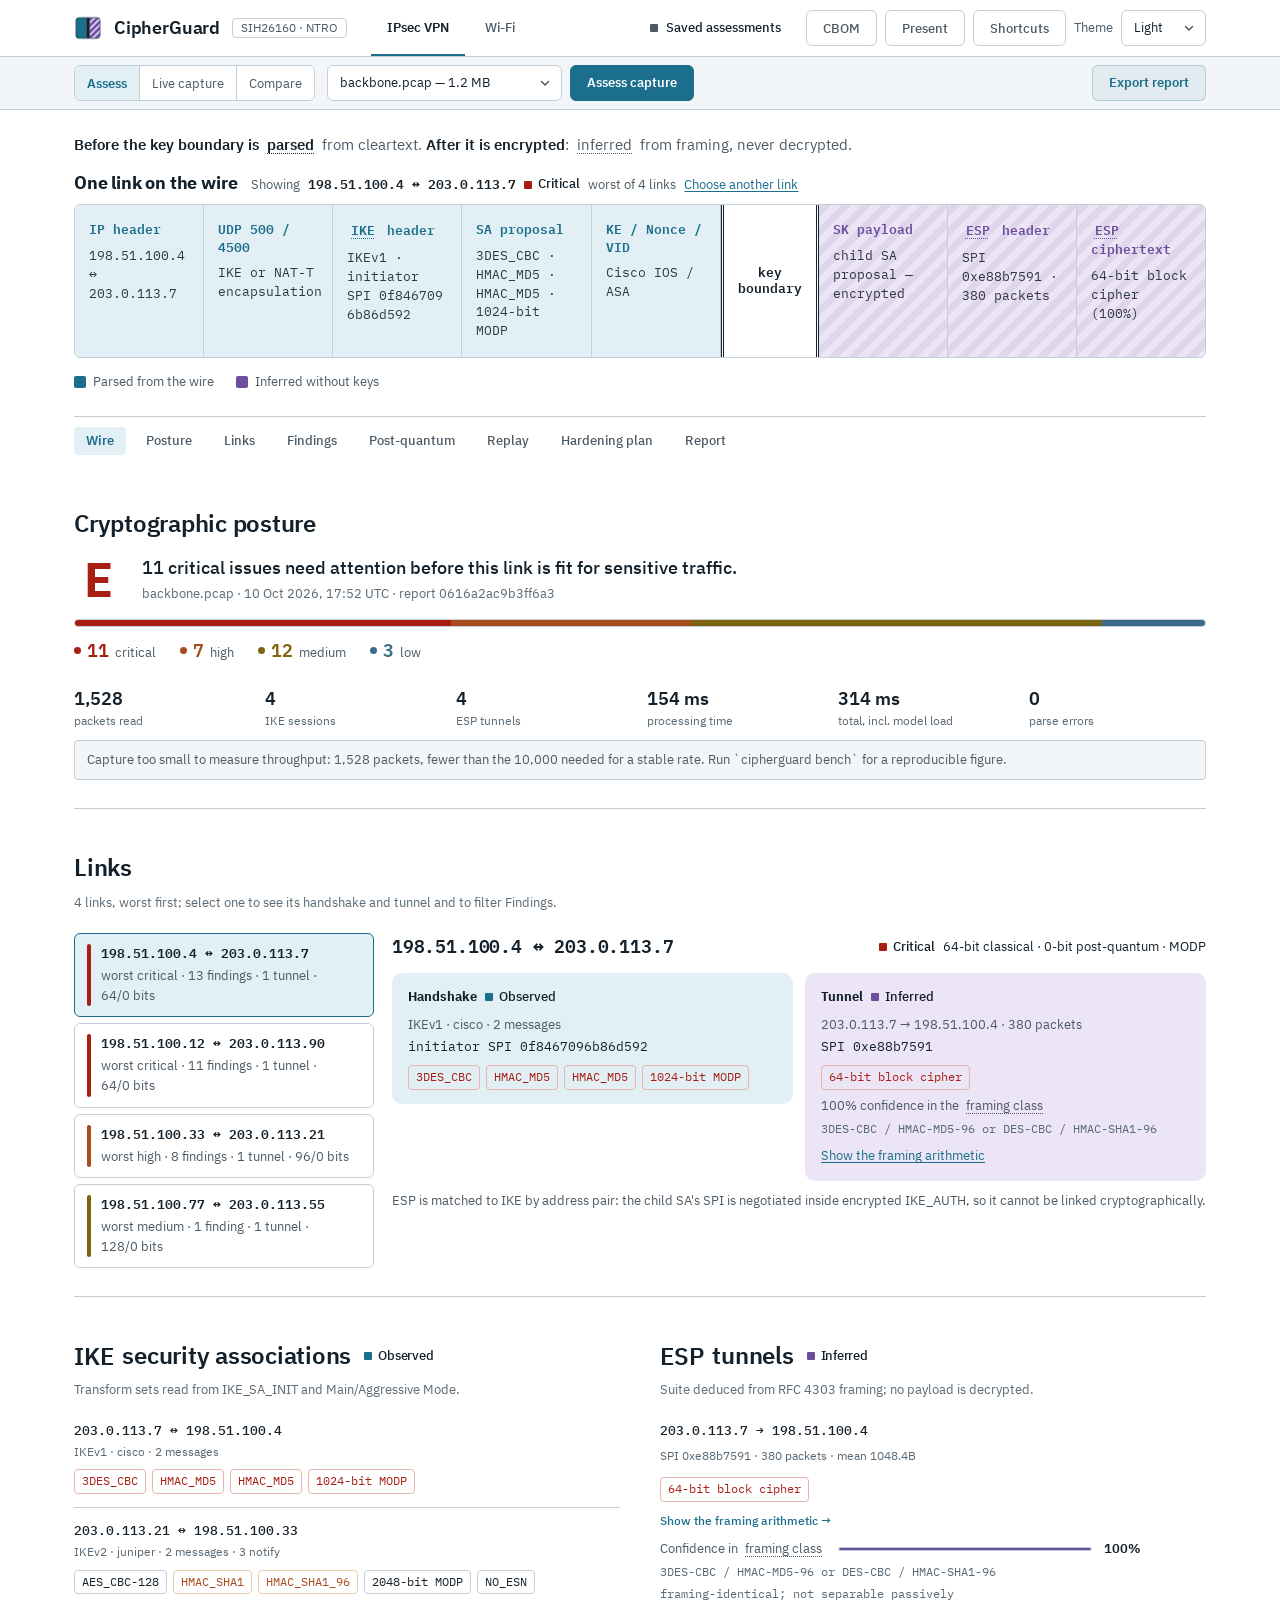
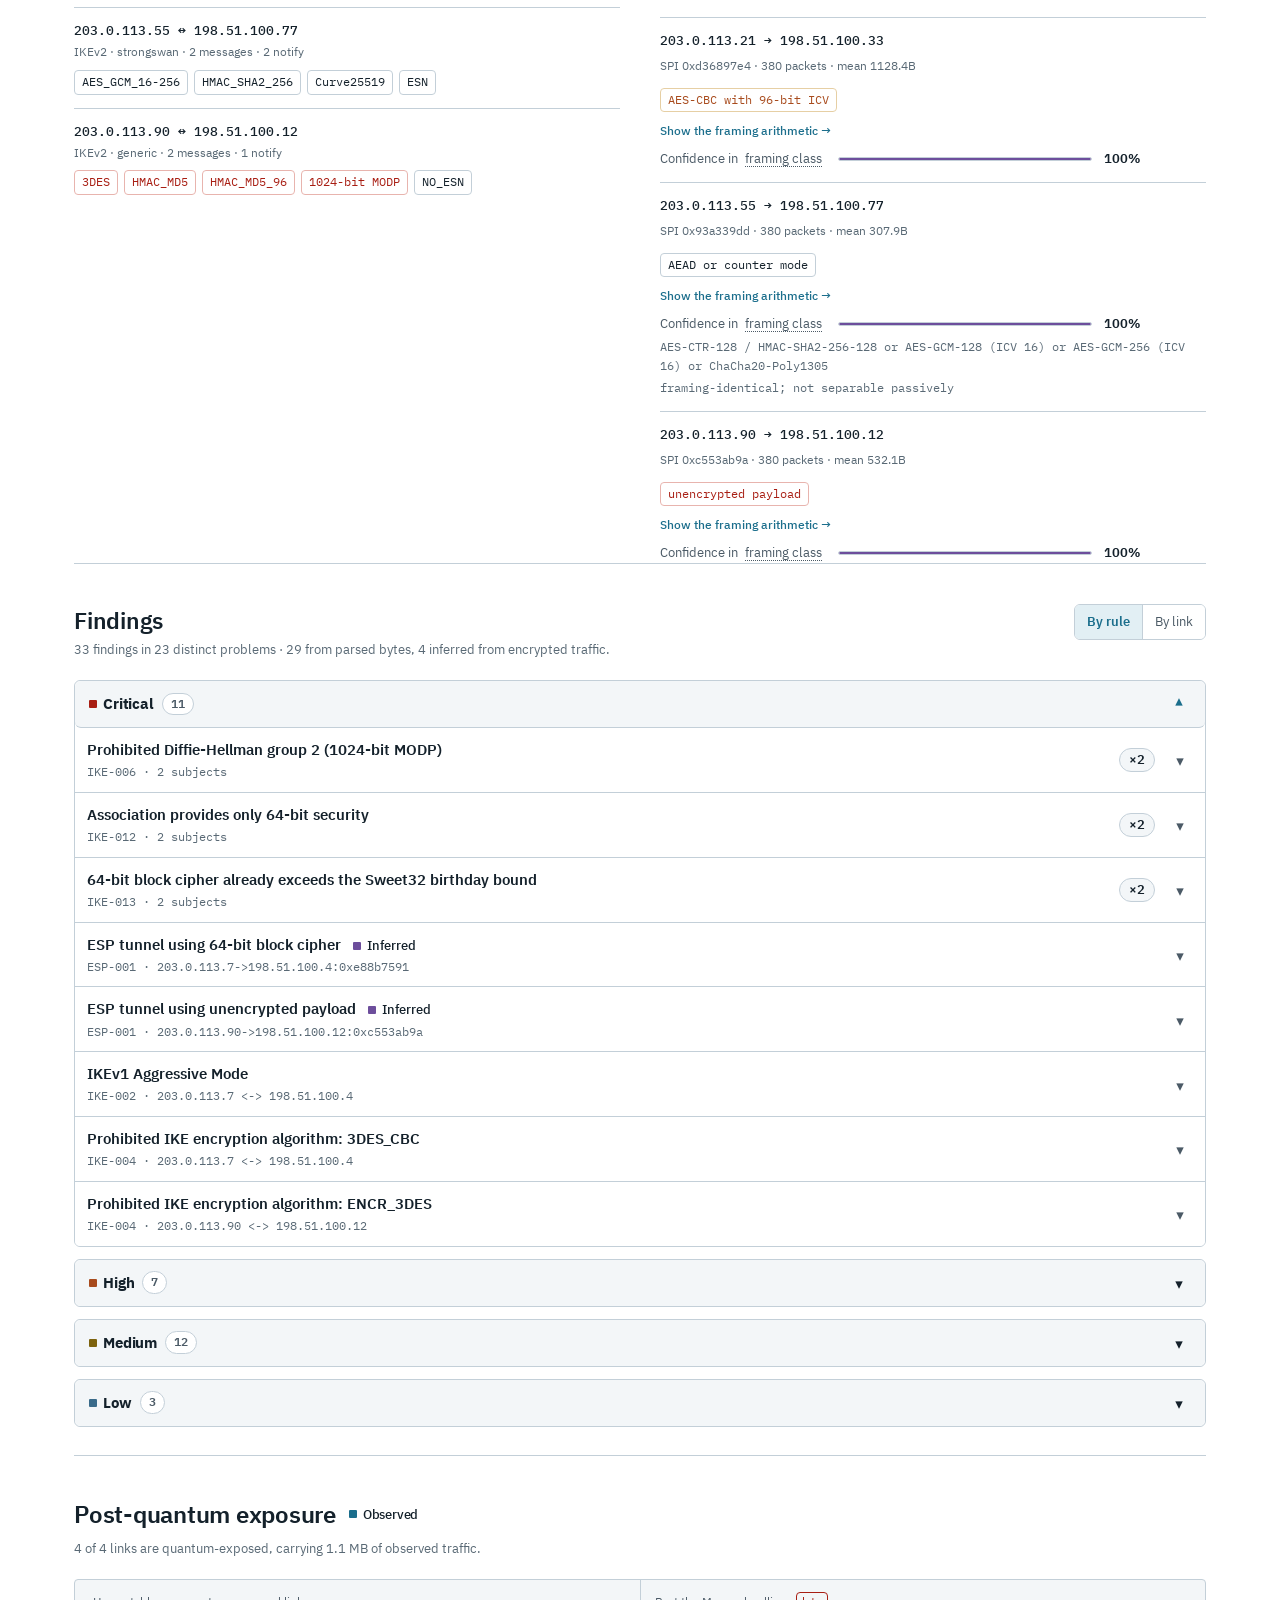
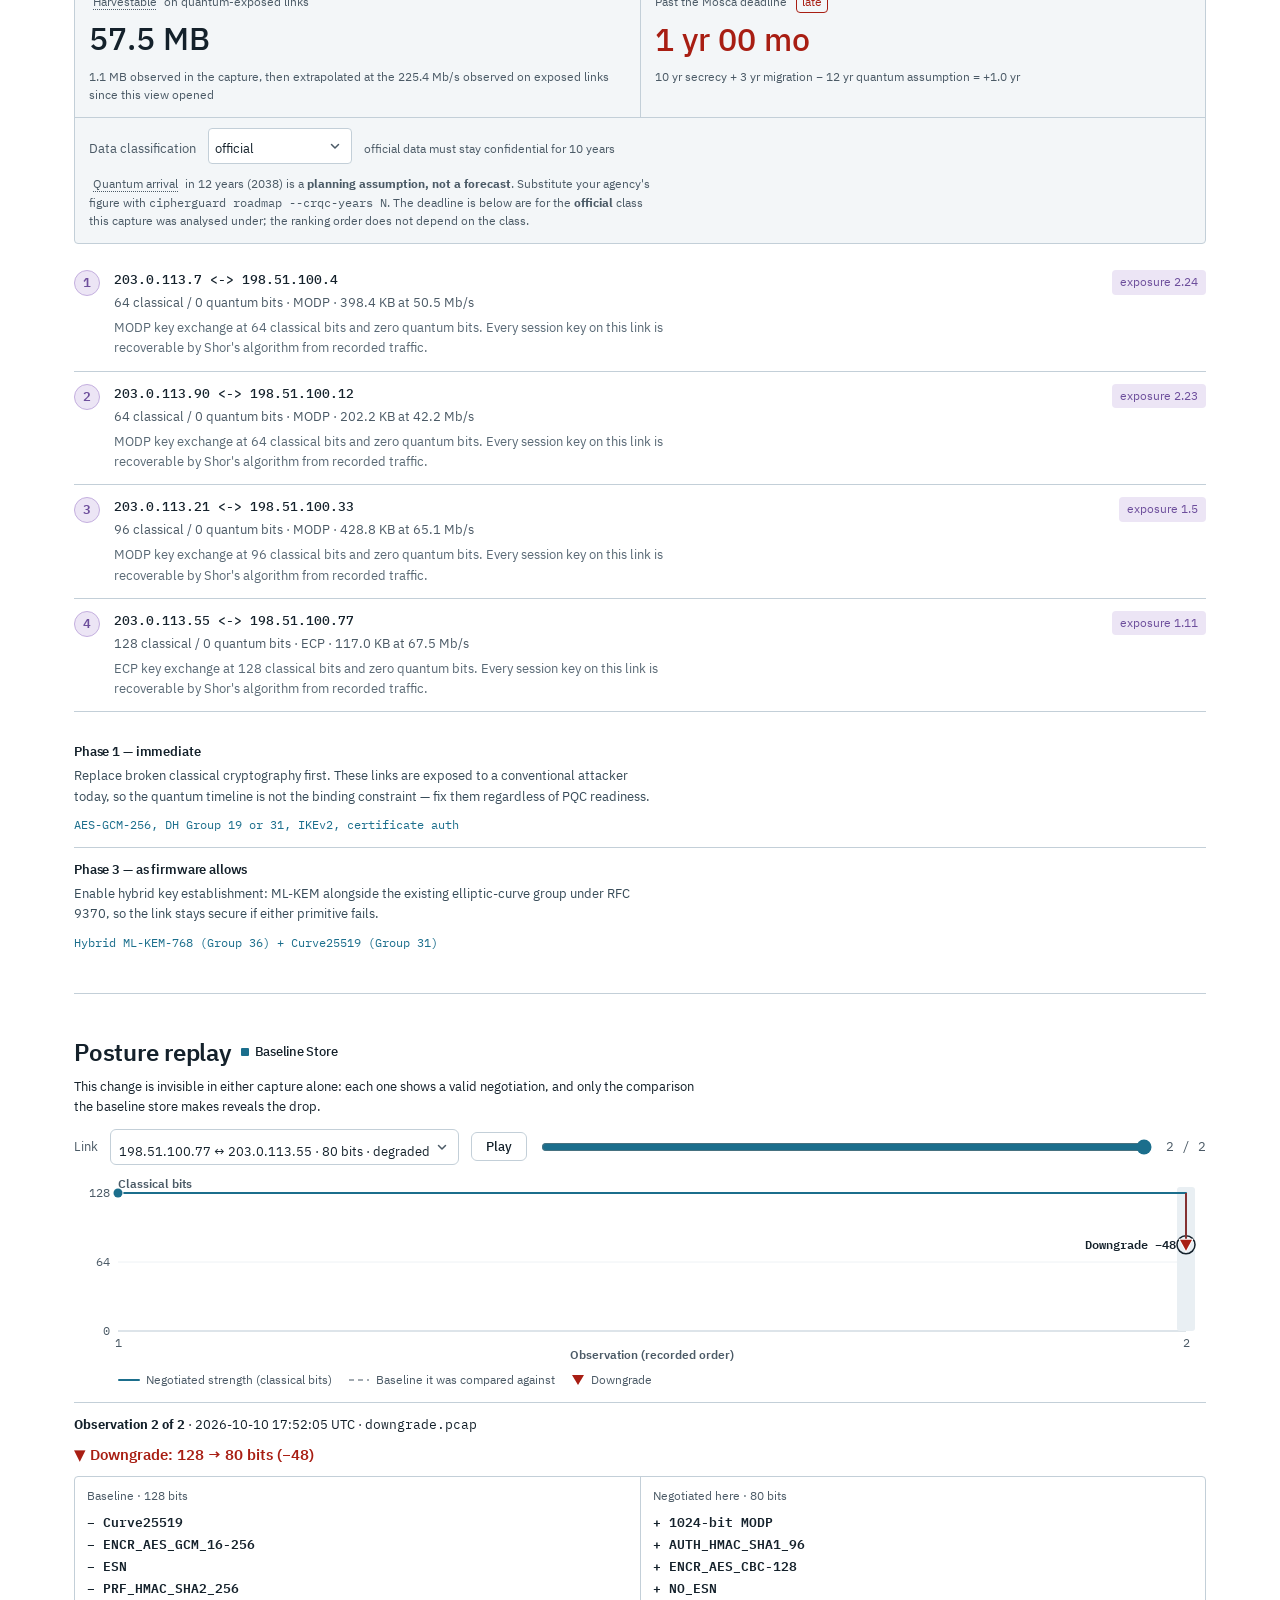
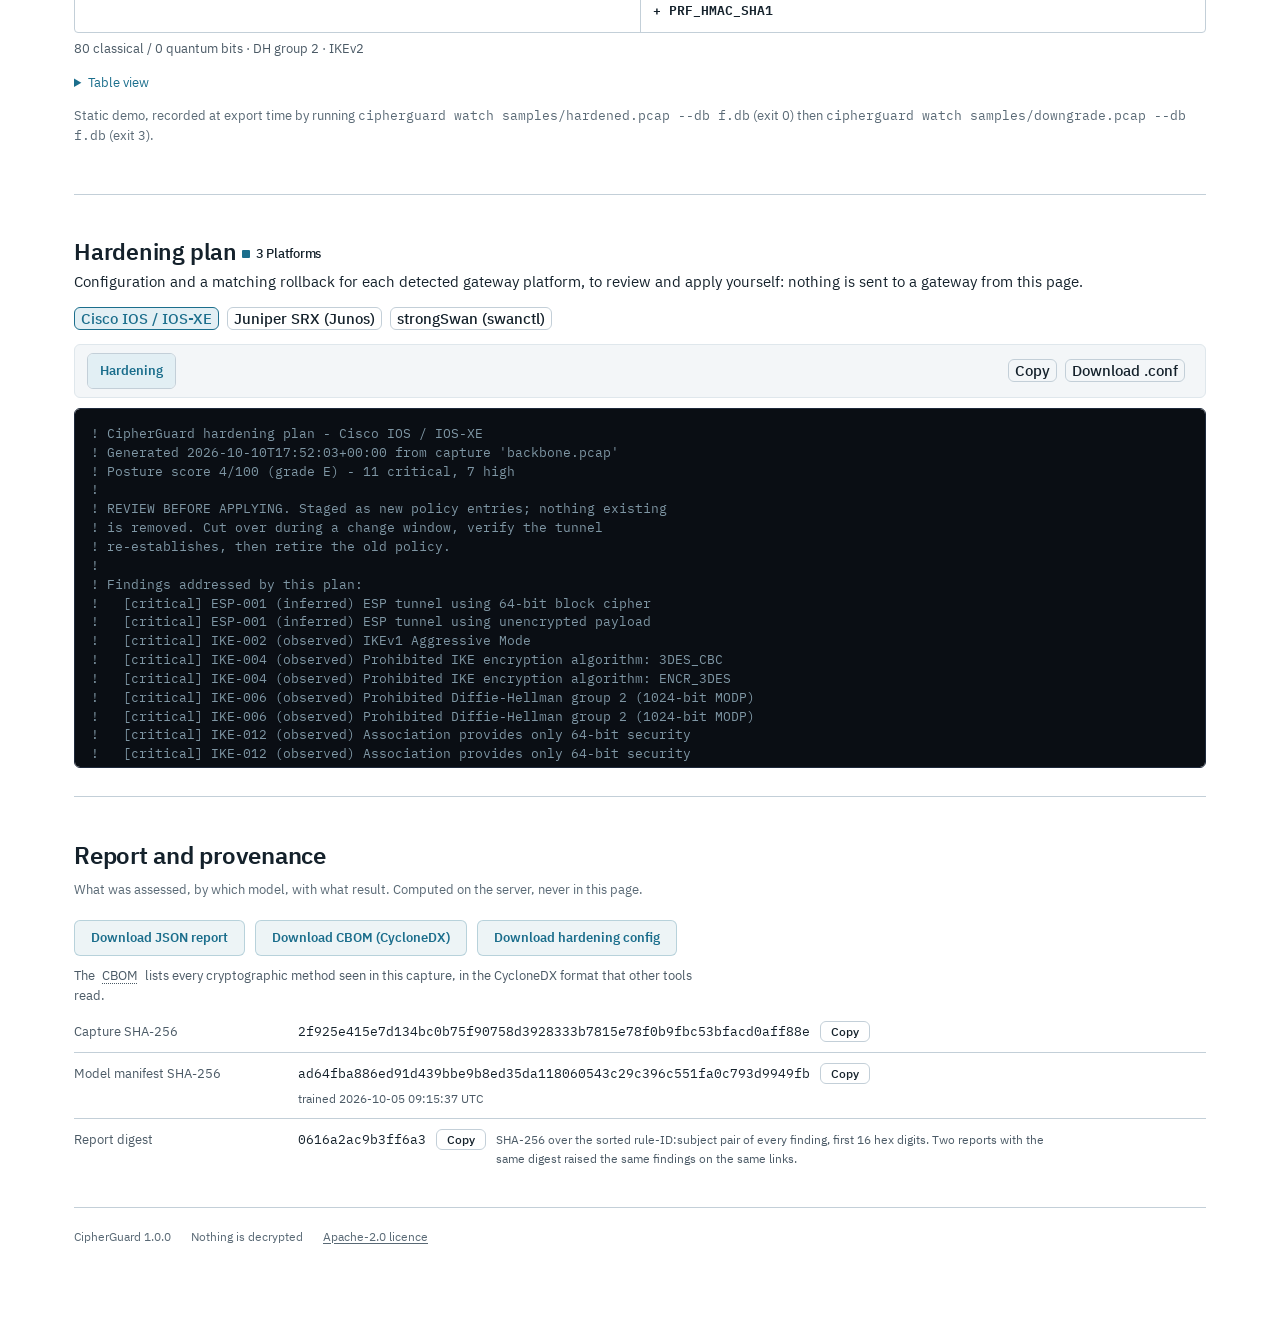
==== commit dc6a76d0: "refactor(hardening): align UI dataviz, offline assets, launcher reliability and documentation" ====
--- a/docs/index.html
+++ b/docs/index.html
@@ -33,6 +33,10 @@
 <meta name="theme-color" content="#1b6e8c">
 <script src="js/theme-init.js"></script>
 
+  <!-- Preload above-the-fold IBM Plex Sans weights (Regular 400 & SemiBold 600) to eliminate text reflow -->
+  <link rel="preload" href="fonts/IBMPlexSans-Regular.woff2" as="font" type="font/woff2" crossorigin>
+  <link rel="preload" href="fonts/IBMPlexSans-SemiBold.woff2" as="font" type="font/woff2" crossorigin>
+
   <link rel="stylesheet" href="css/dashboard.css">
 </head>
 <body>
@@ -45,16 +49,25 @@
 
 <header class="masthead">
   <div class="masthead-in">
-    <div class="brand">
-      <img src="img/favicon.svg" alt="" width="28" height="28" style="vertical-align:middle">
-      <h1>CipherGuard</h1>
-      <span class="ps">SIH26160 &middot; NTRO</span>
+    <div class="masthead-left">
+      <div class="brand">
+        <img src="img/favicon.svg" alt="" width="28" height="28">
+        <h1>CipherGuard</h1>
+        <span class="ps">SIH26160 &middot; NTRO</span>
+      </div>
+      <nav class="nav-tabs" role="tablist" aria-label="Assessment type">
+        <button class="tab-btn active" id="tab-ipsec" role="tab" aria-selected="true" tabindex="0" aria-controls="view-ipsec">
+          IPsec VPN
+        </button>
+        <button class="tab-btn" id="tab-wifi" role="tab" aria-selected="false" tabindex="-1" aria-controls="view-wifi">
+          Wi-Fi
+        </button>
+      </nav>
+    </div>
+    <div class="masthead-actions">
       <button type="button" id="backend-status-pill" class="backend-status-pill" title="Server connection. Select for details." aria-haspopup="dialog">
         <span class="pulse-dot"></span>
         <span id="backend-status-label">Checking server&hellip;</span>
-      </button>
-      <button type="button" id="btn-shortcuts-help" class="shortcuts-trigger-btn" title="Keyboard shortcuts (Alt + H)" aria-haspopup="dialog">
-        <span>Shortcuts <kbd>Alt</kbd> + <kbd>H</kbd></span>
       </button>
       <button type="button" id="btn-cbom-toggle" class="shortcuts-trigger-btn cbom-trigger-btn" title="Cryptographic bill of materials for the capture on screen (Alt + C)" aria-haspopup="dialog">
         <span>CBOM</span>
@@ -62,6 +75,9 @@
       <button type="button" id="btn-present" class="shortcuts-trigger-btn" aria-pressed="false"
               title="Presentation mode: step through the assessment with the arrow keys (or add ?present to the URL)">
         Present
+      </button>
+      <button type="button" id="btn-shortcuts-help" class="shortcuts-trigger-btn" title="Keyboard shortcuts (Alt + H)" aria-haspopup="dialog">
+        <span>Shortcuts</span>
       </button>
       <label class="theme-pick" for="theme-select">
         <span>Theme</span>
@@ -72,40 +88,37 @@
         </select>
       </label>
     </div>
-    <div class="controls" id="header-controls">
-      <!-- Dynamic controls according to active tab -->
+  </div>
+  <div class="masthead-toolbar" id="header-controls">
+    <div class="toolbar-in">
       <div id="ipsec-controls" class="tab-controls-group">
-        <div class="mode-toggle-group" role="group" aria-label="IPsec view">
-          <button type="button" id="btn-ipsec-single" class="mode-toggle-btn active">Assess</button>
-          <button type="button" id="btn-ipsec-live" class="mode-toggle-btn">Live capture</button>
-          <button type="button" id="btn-ipsec-diff" class="mode-toggle-btn">Compare</button>
+        <div class="seg" role="group" aria-label="IPsec view">
+          <button type="button" id="btn-ipsec-single" class="seg-btn" aria-pressed="true">Assess</button>
+          <button type="button" id="btn-ipsec-live" class="seg-btn" aria-pressed="false">Live capture</button>
+          <button type="button" id="btn-ipsec-diff" class="seg-btn" aria-pressed="false">Compare</button>
         </div>
         <div id="ipsec-single-controls" class="controls-subgroup">
           <label for="capture" class="visually-hidden">Capture file</label>
-          <select id="capture" aria-label="Select PCAP capture file"></select>
+          <select id="capture" aria-label="Capture"></select>
+          <button type="button" class="btn btn-secondary upload-picker-trigger" id="upload-picker-trigger" title="Upload a capture">Upload&hellip;</button>
           <!-- Prominent CTA Above the Fold for IPsec -->
-          <button id="run" class="hero-cta-btn">
-Assess capture <span class="cta-badge">Alt + A</span>
+          <button id="run" class="btn btn-primary hero-cta-btn" title="Assess capture (Alt + A)">
+            Assess capture
           </button>
         </div>
-        <div id="ipsec-diff-controls" class="controls-subgroup" style="display:none;">
+        <div id="ipsec-diff-controls" class="controls-subgroup" hidden>
           <span class="diff-select-group">
-            <label for="diff-capture-a" class="diff-label">Baseline (A):</label>
-            <select id="diff-capture-a" class="diff-select" aria-label="Baseline capture A"></select>
+            <label for="diff-capture-a" class="diff-label">Capture A</label>
+            <select id="diff-capture-a" class="diff-select" aria-label="Capture A"></select>
           </span>
           <span class="diff-vs-arrow">&rarr;</span>
           <span class="diff-select-group">
-            <label for="diff-capture-b" class="diff-label">Compared (B):</label>
+            <label for="diff-capture-b" class="diff-label">Capture B</label>
             <select id="diff-capture-b" class="diff-select" aria-label="Capture B"></select>
           </span>
-          <button id="run-diff" class="primary-btn">Compare</button>
+          <button id="run-diff" class="btn btn-primary">Compare</button>
         </div>
         <button id="ipsec-export-report" class="btn btn-secondary" aria-label="Export the IPsec report">Export report</button>
-      </div>
-      <div id="wifi-controls" class="tab-controls-group" style="display:none;">
-        <button id="wifi-refresh-btn" class="btn btn-ghost" title="Scan again (Alt + S)">
-Rescan <span class="cta-badge">Alt + S</span>
-        </button>
       </div>
     </div>
   </div>
@@ -115,21 +128,11 @@
 
   <div class="banner" id="banner" role="status" hidden></div>
 
-  <!-- Main View Navigation Tabs -->
-  <nav class="nav-tabs" role="tablist" aria-label="Assessment type">
-    <button class="tab-btn active" id="tab-ipsec" role="tab" aria-selected="true" aria-controls="view-ipsec">
-      IPsec VPN
-    </button>
-    <button class="tab-btn" id="tab-wifi" role="tab" aria-selected="false" aria-controls="view-wifi">
-      Wi-Fi
-    </button>
-  </nav>
-
   <div id="view-wifi" class="tab-content" role="tabpanel" aria-labelledby="tab-wifi">
 
 
     <!-- Evil Twin / Rogue AP Alert Banner -->
-    <div id="wifi-evil-twin-banner" class="evil-twin-alert-banner" style="display:none;" role="alert">
+    <div id="wifi-evil-twin-banner" class="evil-twin-alert-banner" hidden role="alert">
       <div class="evil-twin-banner-main">
         <div class="evil-twin-icon-box">
           <span class="evil-twin-pulse-ring"></span>
@@ -176,7 +179,7 @@
       </div>
       <div class="wifi-hero-actions">
         <div class="wifi-hero-btns">
-          <button id="wifi-scan-now" class="btn btn-primary" title="Scan nearby networks now">Scan now</button>
+          <button id="wifi-scan-now" class="btn btn-primary" title="Scan nearby networks now (Alt + S)">Scan now</button>
           <button id="wifi-export-report" class="btn btn-secondary" title="Export the Wi-Fi report">Export report</button>
         </div>
         <div class="wifi-time-sub" id="wifi-last-scan">&nbsp;</div>
@@ -184,31 +187,39 @@
     </section>
 
     <!-- Wi-Fi Posture & Signal Grid -->
-    <div class="grid cols-2" style="margin-bottom:18px">
+    <div class="grid cols-2 stack">
       <!-- Score Panel -->
-      <section class="panel">
+      <section class="panel" id="wifi-score-panel">
         <h2>Wi-Fi posture</h2>
-        <div class="sub" id="wifi-score-sub">Encryption and key management on the connected network.</div>
-        <div class="scoreline">
-          <div class="dial">
-            <svg width="118" height="118" viewBox="0 0 118 118" role="img" aria-label="Wi-Fi posture score">
-              <title>Wi-Fi posture score</title>
-              <circle class="dial-track" cx="59" cy="59" r="49" fill="none" stroke="#dfe7ec" stroke-width="11"/>
-              <circle id="wifi-arc" cx="59" cy="59" r="49" fill="none" stroke="var(--ok)"
-                      stroke-width="11" stroke-linecap="butt"
-                      stroke-dasharray="0 999" transform="rotate(-90 59 59)"/>
-              <text id="wifi-dialnum" x="59" y="65" text-anchor="middle"
-                    font-family="IBM Plex Mono, monospace" font-size="26"
-                    font-weight="600" fill="#14212b" class="dial-num">&mdash;</text>
-            </svg>
-          </div>
-          <div class="score-meta">
-            <div class="score-num" id="wifi-grade">Grade &mdash;</div>
+        <div class="score-hero">
+          <div class="score-grade-wrap">
+            <span class="score-num" id="wifi-grade" aria-label="Wi-Fi posture grade">&mdash;</span>
+          </div>
+          <div class="score-summary-block">
             <div class="score-sub" id="wifi-gradesub">Reading the connection&hellip;</div>
-            <div class="sev-row" id="wifi-sevrow"></div>
-          </div>
-        </div>
-        <div class="statgrid" id="wifi-stats" style="margin-top:18px"></div>
+          </div>
+        </div>
+        <div class="sev-row" id="wifi-sevrow">
+          <div class="sev-bar-wrap">
+            <div class="sev-bar-track" role="progressbar" aria-label="Severity distribution" aria-valuenow="0">
+              <div class="sev-bar-seg" data-w="0"></div>
+            </div>
+            <div class="sev-bar-counts">
+              <span class="sev-count-item is-zero"><i class="sev-dot critical"></i> <b>&mdash;</b> critical</span>
+              <span class="sev-count-item is-zero"><i class="sev-dot high"></i> <b>&mdash;</b> high</span>
+              <span class="sev-count-item is-zero"><i class="sev-dot medium"></i> <b>&mdash;</b> medium</span>
+              <span class="sev-count-item is-zero"><i class="sev-dot low"></i> <b>&mdash;</b> low</span>
+            </div>
+          </div>
+        </div>
+        <div class="dial" hidden aria-hidden="true">
+          <svg width="0" height="0">
+            <title>Wi-Fi posture score</title>
+            <circle id="wifi-arc"></circle>
+            <text id="wifi-dialnum"></text>
+          </svg>
+        </div>
+        <div class="statgrid stack-top" id="wifi-stats"></div>
       </section>
 
       <!-- Network Quality & Security Badges -->
@@ -216,46 +227,48 @@
         <h2>Connection</h2>
         <div class="sub">Radio, addressing and DNS for the current connection.</div>
         
-        <div class="wifi-health-list">
+        <dl class="wifi-health-list">
           <div class="health-item">
-            <div class="health-label">Authentication and cipher</div>
-            <div class="health-val" id="wifi-auth-cipher-val">&mdash;</div>
+            <dt class="health-label">Authentication and cipher</dt>
+            <dd class="health-val" id="wifi-auth-cipher-val">&mdash;</dd>
           </div>
           <div class="health-item">
-            <div class="health-label">Signal</div>
-            <div class="health-val" id="wifi-signal-val">
-              <span id="wifi-signal-pct">&mdash;</span>
-              <div class="signal-bar-track"><div id="wifi-signal-bar" class="signal-bar-fill"></div></div>
-            </div>
+            <dt class="health-label">Signal</dt>
+            <dd class="health-val" id="wifi-signal-val">
+              <div class="meter signal-meter">
+                <div class="meter-track"><div id="wifi-signal-bar" class="meter-fill" data-w="0"></div></div>
+                <span class="meter-val" id="wifi-signal-pct">&mdash;</span>
+              </div>
+            </dd>
           </div>
           <div class="health-item">
-            <div class="health-label">Link rate</div>
-            <div class="health-val" id="wifi-rates-val">&mdash;</div>
+            <dt class="health-label">Link rate</dt>
+            <dd class="health-val" id="wifi-rates-val">&mdash;</dd>
           </div>
           <div class="health-item">
-            <div class="health-label">DNS resolvers</div>
-            <div class="health-val" id="wifi-dns-val">&mdash;</div>
+            <dt class="health-label">DNS resolvers</dt>
+            <dd class="health-val" id="wifi-dns-val">&mdash;</dd>
           </div>
           <div class="health-item">
-            <div class="health-label">Default gateway</div>
-            <div class="health-val" id="wifi-gateway-val">&mdash;</div>
+            <dt class="health-label">Default gateway</dt>
+            <dd class="health-val" id="wifi-gateway-val">&mdash;</dd>
           </div>
           <div class="health-item">
-            <div class="health-label">Egress</div>
-            <div class="health-val" id="wifi-uptime-val">&mdash;</div>
-          </div>
-        </div>
+            <dt class="health-label">Egress</dt>
+            <dd class="health-val" id="wifi-uptime-val">&mdash;</dd>
+          </div>
+        </dl>
       </section>
     </div>
 
     <!-- VPN Overlay & Tunnel Protection Card -->
-    <section class="panel vpn-overlay-panel" style="margin-bottom:18px">
+    <section class="panel vpn-overlay-panel stack">
       <div class="vpn-panel-header">
         <div>
           <h2>VPN and egress <span class="domain-tag obs" id="vpn-badge">&mdash;</span></h2>
           <div class="sub">Whether traffic leaves through a VPN, the public address it leaves from, and where DNS queries go.</div>
         </div>
-        <div style="display:flex;gap:8px;align-items:center;flex-wrap:wrap">
+        <div class="vpn-status-wrap">
           <div id="vpn-status-indicator" class="vpn-status-badge vpn-status-inactive">
             <span class="vpn-dot"></span> <span id="vpn-status-text">Not checked yet</span>
           </div>
@@ -263,24 +276,24 @@
       </div>
       
       <div class="vpn-detail-grid">
-        <div class="vpn-metric-box">
-          <div class="vpn-metric-title">Tunnel</div>
-          <div class="vpn-metric-value" id="vpn-proto-val">&mdash;</div>
+        <div class="vpn-metric-box stat">
+          <div class="vpn-metric-value k" id="vpn-proto-val">&mdash;</div>
+          <div class="vpn-metric-title l">Tunnel</div>
           <div class="vpn-metric-sub" id="vpn-adapter-val">&mdash;</div>
         </div>
-        <div class="vpn-metric-box">
-          <div class="vpn-metric-title">Public address</div>
-          <div class="vpn-metric-value" id="vpn-egress-val">&mdash;</div>
+        <div class="vpn-metric-box stat">
+          <div class="vpn-metric-value k" id="vpn-egress-val">&mdash;</div>
+          <div class="vpn-metric-title l">Public address</div>
           <div class="vpn-metric-sub" id="vpn-location-val">&mdash;</div>
         </div>
-        <div class="vpn-metric-box">
-          <div class="vpn-metric-title">Default route</div>
-          <div class="vpn-metric-value" id="vpn-route-val">&mdash;</div>
+        <div class="vpn-metric-box stat">
+          <div class="vpn-metric-value k" id="vpn-route-val">&mdash;</div>
+          <div class="vpn-metric-title l">Default route</div>
           <div class="vpn-metric-sub" id="vpn-route-sub">&mdash;</div>
         </div>
-        <div class="vpn-metric-box">
-          <div class="vpn-metric-title">DNS leak</div>
-          <div class="vpn-metric-value" id="vpn-leak-val">&mdash;</div>
+        <div class="vpn-metric-box stat">
+          <div class="vpn-metric-value k" id="vpn-leak-val">&mdash;</div>
+          <div class="vpn-metric-title l">DNS leak</div>
           <div class="vpn-metric-sub" id="vpn-leak-sub">&mdash;</div>
         </div>
       </div>
@@ -289,24 +302,24 @@
 
 
     <!-- Wi-Fi Findings -->
-    <section class="panel" style="margin-bottom:18px">
+    <section class="panel stack">
       <h2>Wi-Fi findings</h2>
       <div class="sub" id="wifi-findsub">Weaknesses in the current connection and in networks nearby.</div>
-      <div id="wifi-findings"><div class="empty">Waiting for the first scan&hellip;</div></div>
+      <div id="wifi-findings"><div class="panel-state empty" role="status"><p class="panel-state-msg">No scan yet. Scan to check the networks in range.</p><div class="panel-state-action"><button type="button" class="btn btn-secondary panel-state-btn" data-action="wifi-scan">Scan now</button></div></div></div>
     </section>
 
     <!-- In-Range Access Points Table -->
-    <section class="panel" style="margin-bottom:18px">
-      <div style="display:flex;align-items:center;justify-content:space-between;flex-wrap:wrap;gap:12px;margin-bottom:10px">
+    <section class="panel stack">
+      <div class="panel-head">
         <div>
-          <h2 style="margin-bottom:2px">Networks in range <span class="domain-tag obs" data-gl="observed">observed</span></h2>
+          <h2>Networks in range <span class="domain-tag obs" data-gl="observed">Observed</span></h2>
           <div class="sub" id="wifi-networks-subtitle">Access points this machine can hear.</div>
         </div>
-        <div class="wifi-view-toggle-group">
-          <button type="button" class="btn-toggle active" id="btn-wifi-group" aria-pressed="true" title="Group multiple access points of the same network together">
+        <div class="seg" role="group" aria-label="Group access points">
+          <button type="button" class="seg-btn" id="btn-wifi-group" aria-pressed="true" title="Group multiple access points of the same network together">
             By network
           </button>
-          <button type="button" class="btn-toggle" id="btn-wifi-all" aria-pressed="false" title="Show every physical access point BSSID individually">
+          <button type="button" class="seg-btn" id="btn-wifi-all" aria-pressed="false" title="Show every physical access point BSSID individually">
             Every access point
           </button>
         </div>
@@ -324,22 +337,22 @@
             </tr>
           </thead>
           <tbody id="wifi-networks-tbody">
-            <tr><td colspan="6" class="empty">Waiting for the first scan&hellip;</td></tr>
+            <tr><td colspan="6"><div class="panel-state empty" role="status"><p class="panel-state-msg">No networks in range. Scan again to recheck.</p><div class="panel-state-action"><button type="button" class="btn btn-secondary panel-state-btn" data-action="wifi-scan">Scan again</button></div></div></td></tr>
           </tbody>
         </table>
       </div>
     </section>
 
     <!-- RF Spectrum & Channel Congestion Visualizer -->
-    <section class="panel" id="wifi-spectrum-panel" style="margin-top:18px">
+    <section class="panel stack-top" id="wifi-spectrum-panel">
       <div class="spectrum-panel-header">
         <div>
           <h2>Channel use</h2>
           <div class="sub">Networks in range by channel, and the least crowded of the non-overlapping channels.</div>
         </div>
-        <div class="spectrum-band-toggle">
-          <button id="btn-spectrum-24" class="spectrum-band-btn active" type="button" aria-pressed="true">2.4 GHz</button>
-          <button id="btn-spectrum-5" class="spectrum-band-btn" type="button" aria-pressed="false">5 GHz</button>
+        <div class="seg" role="group" aria-label="Band">
+          <button id="btn-spectrum-24" class="seg-btn" type="button" aria-pressed="true">2.4 GHz</button>
+          <button id="btn-spectrum-5" class="seg-btn" type="button" aria-pressed="false">5 GHz</button>
         </div>
       </div>
 
@@ -351,8 +364,8 @@
       <!-- SVG Spectrum Canvas Wrap -->
       <div class="spectrum-chart-container">
         <div class="spectrum-svg-wrap">
-          <svg id="wifi-spectrum-svg" class="spectrum-svg" viewBox="0 0 920 280" preserveAspectRatio="xMidYMid meet"></svg>
-          <div id="spectrum-tooltip" class="spectrum-tooltip" style="display:none"></div>
+          <svg id="wifi-spectrum-svg" class="spectrum-svg" viewBox="0 0 920 295" preserveAspectRatio="xMidYMid meet"></svg>
+          <div id="spectrum-tooltip" class="spectrum-tooltip" hidden></div>
         </div>
         <div class="spectrum-legend">
           <span><i class="spec-swatch spec-curr"></i> Connected</span>
@@ -371,8 +384,8 @@
     <div id="ipsec-single-view">
       <section class="ribbon-block" id="ribbon-block" aria-labelledby="ribbon-title">
         <p class="ribbon-lede">
-          <strong>Left of the key boundary is <span data-gl="observed">parsed</span></strong> from cleartext.
-          <strong>Right of it is encrypted</strong>: <span data-gl="inferred">inferred</span> from framing, never decrypted.
+          <strong>Before the key boundary is <span data-gl="observed">parsed</span></strong> from cleartext.
+          <strong>After it is encrypted</strong>: <span data-gl="inferred">inferred</span> from framing, never decrypted.
         </p>
         <div class="ribbon-head">
           <h2 id="ribbon-title" class="ribbon-title">One link on the wire</h2>
@@ -385,72 +398,100 @@
         </div>
       </section>
 
+      <!-- The assessment runs to several screens; these scroll, and stay in view -->
+      <nav class="section-nav" id="section-nav" aria-label="Sections of this assessment">
+        <button type="button" class="linkish section-nav-btn active" data-jump="ribbon-block" aria-current="true">Wire</button>
+        <button type="button" class="linkish section-nav-btn" data-jump="score-panel">Posture</button>
+        <button type="button" class="linkish section-nav-btn" data-jump="links-panel">Links</button>
+        <button type="button" class="linkish section-nav-btn" data-jump="findings-panel">Findings</button>
+        <button type="button" class="linkish section-nav-btn" data-jump="pq-panel">Post-quantum</button>
+        <button type="button" class="linkish section-nav-btn" data-jump="replay-panel">Replay</button>
+        <button type="button" class="linkish section-nav-btn" data-jump="remediation-panel">Hardening plan</button>
+        <button type="button" class="linkish section-nav-btn" data-jump="provenance-panel">Report</button>
+      </nav>
+
       <!-- Shown only when the server reports uploads enabled; never in the static build -->
       <section class="upload-zone" id="upload-zone" aria-labelledby="upload-title" hidden>
-        <div class="upload-text">
-          <h2 id="upload-title" class="upload-title">Assess your own capture</h2>
-          <p class="upload-hint">Drop a .pcap, .pcapng or .cap file anywhere on this page, or choose one.
-            Up to <span id="upload-limit">500 MB</span>.</p>
-        </div>
-        <button type="button" class="btn btn-secondary" id="upload-pick">Choose capture file&hellip;</button>
-        <input type="file" id="upload-input" accept=".pcap,.pcapng,.cap" class="visually-hidden" tabindex="-1" aria-hidden="true">
-        <div class="upload-status" id="upload-status" role="status" aria-live="polite"></div>
-      </section>
-
-      <div class="grid" style="margin-bottom:18px">
-        <section class="panel" id="score-panel">
-          <h2>Cryptographic posture</h2>
-          <div class="sub" id="capmeta">Select a capture and run an assessment.</div>
-          <div class="scoreline">
-            <div class="dial">
-              <svg width="118" height="118" viewBox="0 0 118 118" role="img" aria-labelledby="dialtitle">
-                <title id="dialtitle">Posture score</title>
-                <circle class="dial-track" cx="59" cy="59" r="49" fill="none" stroke="#dfe7ec" stroke-width="11"/>
-                <circle id="arc" cx="59" cy="59" r="49" fill="none" stroke="var(--ok)"
-                        stroke-width="11" stroke-linecap="butt"
-                        stroke-dasharray="0 999" transform="rotate(-90 59 59)"/>
-                <text id="dialnum" x="59" y="65" text-anchor="middle"
-                      font-family="IBM Plex Mono, monospace" font-size="26"
-                      font-weight="600" fill="#14212b" class="dial-num">&mdash;</text>
-              </svg>
+        <div class="upload-empty-box">
+          <div class="upload-icon" aria-hidden="true">
+            <svg width="36" height="36" viewBox="0 0 24 24" fill="none" stroke="currentColor" stroke-width="1.75">
+              <path d="M21 15v4a2 2 0 0 1-2 2H5a2 2 0 0 1-2-2v-4"/>
+              <polyline points="17 8 12 3 7 8"/>
+              <line x1="12" y1="3" x2="12" y2="15"/>
+            </svg>
+          </div>
+          <div class="upload-text">
+            <h2 id="upload-title" class="upload-title">Assess your own capture</h2>
+            <p class="upload-hint">Drop a .pcap, .pcapng or .cap file anywhere on this page, or choose one.
+              Up to <span id="upload-limit">500 MB</span>.</p>
+          </div>
+          <button type="button" class="btn btn-secondary" id="upload-pick">Choose capture file&hellip;</button>
+          <input type="file" id="upload-input" accept=".pcap,.pcapng,.cap" class="visually-hidden" tabindex="-1" aria-hidden="true">
+          <div class="upload-status" id="upload-status" role="status" aria-live="polite"></div>
+        </div>
+      </section>
+
+      <section class="panel" id="score-panel">
+        <h2>Cryptographic posture</h2>
+        <div class="score-hero">
+          <div class="score-grade-wrap">
+            <span class="score-num" id="grade" aria-label="Posture grade">&mdash;</span>
+          </div>
+          <div class="score-summary-block">
+            <div class="score-sub" id="gradesub">No capture assessed yet.</div>
+            <div class="capmeta-sub" id="capmeta">Select a capture and run an assessment.</div>
+          </div>
+        </div>
+        <div class="sev-row" id="sevrow">
+          <div class="sev-bar-wrap">
+            <div class="sev-bar-track" role="progressbar" aria-label="Severity distribution" aria-valuenow="0">
+              <div class="sev-bar-seg" data-w="0"></div>
             </div>
-            <div class="score-meta">
-              <div class="score-num" id="grade">Not assessed</div>
-              <div class="score-sub" id="gradesub">No capture analysed yet.</div>
-              <div class="sev-row" id="sevrow"></div>
+            <div class="sev-bar-counts">
+              <span class="sev-count-item is-zero"><i class="sev-dot critical"></i> <b>&mdash;</b> critical</span>
+              <span class="sev-count-item is-zero"><i class="sev-dot high"></i> <b>&mdash;</b> high</span>
+              <span class="sev-count-item is-zero"><i class="sev-dot medium"></i> <b>&mdash;</b> medium</span>
+              <span class="sev-count-item is-zero"><i class="sev-dot low"></i> <b>&mdash;</b> low</span>
             </div>
           </div>
-          <div class="statgrid" id="stats" style="margin-top:18px"></div>
-          <p class="stat-note" id="stat-note" hidden></p>
+        </div>
+        <div class="dial" hidden aria-hidden="true">
+          <svg width="0" height="0">
+            <title id="dialtitle">Posture score</title>
+            <circle id="arc"></circle>
+            <text id="dialnum"></text>
+          </svg>
+        </div>
+        <div class="statgrid stack-top" id="stats"></div>
+        <p class="stat-note" id="stat-note" hidden></p>
+      </section>
+
+      <section class="panel links-panel stack" id="links-panel" aria-labelledby="links-title">
+        <h2 id="links-title">Links</h2>
+        <div class="sub" id="links-sub">One link per pair of gateways, worst first; select one to see its handshake and tunnel and to filter Findings.</div>
+        <div class="links-layout">
+          <ul class="link-list" id="link-list" aria-label="Links, worst first"></ul>
+          <div class="link-detail" id="link-detail" tabindex="-1" aria-live="polite">
+            <div class="panel-state empty" role="status"><p class="panel-state-msg">This capture has no links. Choose another capture.</p><div class="panel-state-action"><button type="button" class="btn btn-secondary panel-state-btn" data-action="focus-capture">Choose another capture</button></div></div>
+          </div>
+        </div>
+      </section>
+
+      <div class="grid cols-2 stack">
+        <section class="panel">
+          <h2><span data-gl="ike">IKE</span> security associations <span class="domain-tag obs" data-gl="observed">Observed</span></h2>
+          <div class="sub">Transform sets read from IKE_SA_INIT and Main/Aggressive Mode.</div>
+          <div id="sessions"><div class="panel-state empty" role="status"><p class="panel-state-msg">This capture has no IKE handshake. Choose another capture.</p><div class="panel-state-action"><button type="button" class="btn btn-secondary panel-state-btn" data-action="focus-capture">Choose another capture</button></div></div></div>
         </section>
-      </div>
-
-      <section class="panel links-panel" id="links-panel" aria-labelledby="links-title" style="margin-bottom:18px">
-        <h2 id="links-title">Links</h2>
-        <div class="sub" id="links-sub">One entry per gateway pair, worst first. Select one to see its handshake, tunnel and findings together.</div>
-        <div class="links-layout">
-          <ul class="link-list" id="link-list" aria-label="Gateway links, worst first"></ul>
-          <div class="link-detail" id="link-detail" tabindex="-1" aria-live="polite">
-            <div class="empty">No links yet.</div>
-          </div>
-        </div>
-      </section>
-
-      <div class="grid cols-2" style="margin-bottom:18px">
+
         <section class="panel">
-          <h2><span data-gl="ike">IKE</span> security associations <span class="domain-tag obs" data-gl="observed">observed</span></h2>
-          <div class="sub">Transform sets read from IKE_SA_INIT and Main/Aggressive Mode.</div>
-          <div id="sessions"><div class="empty">No sessions yet.</div></div>
+          <h2><span data-gl="esp">ESP</span> tunnels <span class="domain-tag inf" data-gl="inferred">Inferred</span></h2>
+          <div class="sub">Suite deduced from RFC 4303 framing; no payload is decrypted.</div>
+          <div id="flows"><div class="panel-state empty" role="status"><p class="panel-state-msg">This capture has no ESP traffic. Choose another capture.</p><div class="panel-state-action"><button type="button" class="btn btn-secondary panel-state-btn" data-action="focus-capture">Choose another capture</button></div></div></div>
         </section>
-
-        <section class="panel">
-          <h2><span data-gl="esp">ESP</span> tunnels <span class="domain-tag inf" data-gl="inferred">inferred</span></h2>
-          <div class="sub">Suite deduced from RFC 4303 framing. No payload is decrypted.</div>
-          <div id="flows"><div class="empty">No tunnels yet.</div></div>
-        </section>
-      </div>
-
-      <section class="panel" id="findings-panel" style="margin-bottom:18px">
+      </div>
+
+      <section class="panel stack" id="findings-panel">
         <div class="findings-head">
           <h2>Findings</h2>
           <div class="seg" role="group" aria-label="Group findings">
@@ -459,11 +500,12 @@
           </div>
         </div>
         <div class="sub" id="findsub">Select a finding to see the evidence and the fix.</div>
-        <div id="findings"><div class="empty">No findings yet.</div></div>
-      </section>
-
-      <section class="panel" style="margin-bottom:18px">
-        <h2>Post-quantum exposure <span class="domain-tag obs" data-gl="observed">observed</span></h2>
+        <div class="findings-filter-bar" id="findings-filter-bar" hidden></div>
+        <div id="findings"><div class="panel-state empty" role="status"><p class="panel-state-msg">No findings yet. Assess a capture to list them.</p><div class="panel-state-action"><button type="button" class="btn btn-secondary panel-state-btn" data-action="run-analysis">Assess capture</button></div></div></div>
+      </section>
+
+      <section class="panel stack" id="pq-panel">
+        <h2>Post-quantum exposure <span class="domain-tag obs" data-gl="observed">Observed</span></h2>
         <div class="sub" id="pqsub">Links ranked by what an adversary recording traffic today could read later.</div>
         <div class="hclock" id="hclock" role="group" aria-label="Harvest clock" hidden>
           <div class="hclock-read">
@@ -484,11 +526,11 @@
           </div>
           <p class="hclock-note" id="hclock-note"></p>
         </div>
-        <div id="pqlinks"><div class="empty">No links assessed yet.</div></div>
-      </section>
-
-      <section class="panel replay" id="replay-panel" style="margin-bottom:18px" aria-labelledby="replay-title">
-        <h2 id="replay-title">Posture replay <span class="domain-tag obs">baseline store</span></h2>
+        <div id="pqlinks"><div class="panel-state empty" role="status"><p class="panel-state-msg">No key exchange was observed, so post-quantum exposure cannot be ranked. Assess a capture that includes IKE.</p><div class="panel-state-action"><button type="button" class="btn btn-secondary panel-state-btn" data-action="run-analysis">Assess capture</button></div></div></div>
+      </section>
+
+      <section class="panel replay stack" id="replay-panel" aria-labelledby="replay-title">
+        <h2 id="replay-title">Posture replay <span class="domain-tag obs">Baseline store</span></h2>
         <p class="replay-point">This change is invisible in either capture alone: each one shows a valid negotiation, and only the comparison the baseline store makes reveals the drop.</p>
         <div class="replay-controls" id="replay-controls" hidden>
           <label for="replay-link">Link</label>
@@ -503,23 +545,23 @@
           <summary>Table view</summary>
           <div id="replay-table"></div>
         </details>
-        <div class="empty" id="replay-empty">Loading the baseline store&hellip;</div>
+        <div class="panel-state empty" id="replay-empty" role="status"><p class="panel-state-msg">The baseline store has no history yet.</p><div class="panel-state-action"><button type="button" class="btn btn-secondary panel-state-btn" data-action="replay-init">Record current posture as baseline</button></div></div>
         <div class="sub replay-source" id="replay-source"></div>
       </section>
       <section class="panel remediation-panel" id="remediation-panel">
         <div class="remediation-header">
           <div>
             <h2>Hardening plan <span class="domain-tag obs" id="remediation-count-tag" hidden></span></h2>
-            <div class="sub">Configuration that fixes these findings on each detected gateway platform, with a matching rollback. Review it before applying it; nothing is sent to a gateway from this page.</div>
-          </div>
-        </div>
-
-        <div class="plat-row" id="platforms" style="margin-top:14px"></div>
+            <div class="sub">Configuration and a matching rollback for each detected gateway platform, to review and apply yourself: nothing is sent to a gateway from this page.</div>
+          </div>
+        </div>
+
+        <div class="plat-row" id="platforms"></div>
 
         <div class="playbook-toolbar">
-          <div class="playbook-view-tabs">
-            <button id="btn-playbook-forward" class="playbook-tab active" type="button">Hardening</button>
-            <button id="btn-playbook-rollback" class="playbook-tab" type="button">Rollback</button>
+          <div class="seg" role="group" aria-label="Plan direction">
+            <button id="btn-playbook-forward" class="seg-btn" type="button" aria-pressed="true">Hardening</button>
+            <button id="btn-playbook-rollback" class="seg-btn" type="button" aria-pressed="false">Rollback</button>
           </div>
           <div class="playbook-meta-chips">
             <span id="playbook-syntax-badge" class="playbook-chip chip-ok" hidden></span>
@@ -529,7 +571,7 @@
             <button id="btn-playbook-copy" class="ghost" type="button">Copy</button>
             <button id="btn-playbook-download" class="ghost" type="button">Download .conf</button>
             <span class="copy-status" id="playbook-copy-status" role="status" aria-live="polite"></span>
-            <button id="btn-playbook-approve" class="solid-btn" type="button" title="Record who signed this plan off, in the local plan store">Record approval</button>
+            <button id="btn-playbook-approve" class="btn btn-primary" type="button" title="Record who signed this plan off, in the local plan store">Record approval</button>
           </div>
         </div>
 
@@ -563,10 +605,10 @@
     </div>
 
     <!-- Before vs. After Diff Mode View -->
-    <div id="ipsec-diff-view" style="display:none">
+    <div id="ipsec-diff-view" hidden>
       
       <!-- Diff Hero Card: Score Delta & Posture Shift -->
-      <section class="panel diff-hero-panel" style="margin-bottom:18px">
+      <section class="panel diff-hero-panel stack">
         <div class="diff-hero-header">
           <div>
             <h2>Before and after</h2>
@@ -618,9 +660,9 @@
       </section>
 
       <!-- Per-link strength, side by side -->
-      <section class="panel" style="margin-bottom:18px" aria-labelledby="diff-links-title">
+      <section class="panel stack" aria-labelledby="diff-links-title">
         <h2 id="diff-links-title">Link strength, A against B</h2>
-        <div class="sub" id="diff-links-sub">Each gateway pair in either capture. Rows that differ are marked.</div>
+        <div class="sub" id="diff-links-sub">Each link in either capture, with the rows that differ marked.</div>
         <div class="table-responsive">
           <table class="data-table diff-links-table" id="diff-links-table">
             <thead><tr>
@@ -635,48 +677,48 @@
       </section>
 
       <!-- Side-by-Side Wire Framing Ribbons -->
-      <section class="panel" style="margin-bottom:18px">
+      <section class="panel stack">
         <h2>Wire framing, A against B</h2>
         <div class="sub">Cleartext headers and encrypted framing, capture A above capture B.</div>
         <div class="diff-ribbons-container">
           <div class="diff-ribbon-col">
-            <div class="diff-ribbon-title"><span class="baseline-dot">&#9679;</span> Baseline (A): <b id="diff-ribbon-title-a">&mdash;</b></div>
+            <div class="diff-ribbon-title"><span class="baseline-dot">&#9679;</span> Capture A: <b id="diff-ribbon-title-a">&mdash;</b></div>
             <div class="ribbon" id="diff-ribbon-a"></div>
           </div>
           <div class="diff-ribbon-col">
-            <div class="diff-ribbon-title"><span class="hardened-dot">&#9679;</span> Remediated (B): <b id="diff-ribbon-title-b">&mdash;</b></div>
+            <div class="diff-ribbon-title"><span class="hardened-dot">&#9679;</span> Capture B: <b id="diff-ribbon-title-b">&mdash;</b></div>
             <div class="ribbon" id="diff-ribbon-b"></div>
           </div>
         </div>
-        <div class="ribbon-legend" style="margin-top:10px">
+        <div class="ribbon-legend">
           <span><i class="swatch obs"></i> Parsed from the wire</span>
           <span><i class="swatch inf"></i> Inferred without keys</span>
         </div>
       </section>
 
       <!-- Cryptographic Suite Upgrade Matrix -->
-      <section class="panel" style="margin-bottom:18px">
+      <section class="panel stack">
         <h2>Negotiated suites</h2>
         <div class="sub">Transforms in capture A and capture B.</div>
         <div class="table-responsive">
           <table class="data-table diff-matrix-table" id="diff-matrix-table">
             <thead>
               <tr>
-                <th style="width:22%">Parameter</th>
-                <th style="width:33%">A</th>
-                <th style="width:33%">B</th>
-                <th style="width:12%;text-align:center">Change</th>
+                <th scope="col">Parameter</th>
+                <th scope="col">A</th>
+                <th scope="col">B</th>
+                <th scope="col">Change</th>
               </tr>
             </thead>
             <tbody id="diff-matrix-tbody">
-              <tr><td colspan="4" class="empty">Choose two captures and select Compare.</td></tr>
+              <tr><td colspan="4"><div class="panel-state empty" role="status"><p class="panel-state-msg">Choose two captures, then compare them.</p><div class="panel-state-action"><button type="button" class="btn btn-secondary panel-state-btn" data-action="diff-run">Compare</button></div></div></td></tr>
             </tbody>
           </table>
         </div>
       </section>
 
       <!-- Vulnerability Resolution & Risk Elimination -->
-      <section class="panel" style="margin-bottom:18px">
+      <section class="panel stack">
         <h2>Findings, A against B</h2>
         <div class="sub">What capture B no longer raises, and what it still does.</div>
         
@@ -688,7 +730,7 @@
               <span class="diff-count-badge resolved" id="diff-resolved-count">0</span>
             </div>
             <div id="diff-resolved-list" class="diff-findings-list">
-              <div class="empty">No resolved findings to display.</div>
+              <div class="panel-state empty" role="status"><p class="panel-state-msg">Capture B resolves none of the findings in capture A.</p><div class="panel-state-action"><button type="button" class="btn btn-secondary panel-state-btn" data-action="jump-remediation">See the hardening plan</button></div></div>
             </div>
           </div>
 
@@ -699,7 +741,7 @@
               <span class="diff-count-badge persisting" id="diff-persisting-count">0</span>
             </div>
             <div id="diff-persisting-list" class="diff-findings-list">
-              <div class="empty">No remaining findings in hardened capture.</div>
+              <div class="panel-state empty" role="status"><p class="panel-state-msg">Capture B resolves every finding in capture A.</p><div class="panel-state-action"><button type="button" class="btn btn-secondary panel-state-btn" data-action="export-report">Export report</button></div></div>
             </div>
           </div>
         </div>
@@ -708,12 +750,12 @@
     </div>
 
     <!-- IPsec live wire sniffer -->
-    <div id="ipsec-live-view" style="display:none;">
-      <section class="panel live-sniffer-panel" style="margin-bottom:18px">
+    <div id="ipsec-live-view" hidden>
+      <section class="panel live-sniffer-panel stack">
         <div class="sniffer-panel-header">
           <div>
             <h2>Live capture</h2>
-            <div class="sub">IKE and ESP packets from a network interface as they arrive, grouped into security associations. Start captures from this machine and needs raw-socket privileges; if it cannot start it says so. Replay samples plays back the bundled sample captures instead, and is labelled as a replay.</div>
+            <div class="sub">IKE and ESP packets from a network interface on this machine as they arrive, grouped into security associations; starting needs raw-socket privileges.</div>
           </div>
           <div class="sniffer-controls-wrap">
             <select id="sniffer-iface-select" class="sniffer-iface-select" aria-label="Select network interface">
@@ -722,13 +764,13 @@
             <button type="button" id="btn-sniffer-start" class="btn btn-primary">
 Start
             </button>
-            <button type="button" id="btn-sniffer-replay" class="btn btn-subtle" title="Play back the bundled sample captures. Not live traffic.">
+            <button type="button" id="btn-sniffer-replay" class="btn btn-secondary" title="Play back the bundled sample captures. Not live traffic.">
 Replay samples
             </button>
-            <button type="button" id="btn-sniffer-stop" class="btn btn-subtle" disabled>
+            <button type="button" id="btn-sniffer-stop" class="btn btn-ghost" disabled>
 Stop
             </button>
-            <button type="button" id="btn-sniffer-analyze" class="btn btn-accent" disabled title="Analyze captured packet buffer">
+            <button type="button" id="btn-sniffer-analyze" class="btn btn-secondary" disabled title="Assess the captured packets">
 Assess what was captured
             </button>
           </div>
@@ -768,7 +810,7 @@
             <span class="sniffer-feed-status">newest last</span>
           </div>
           <div class="sniffer-live-feed" id="sniffer-live-feed">
-            <div class="feed-placeholder">Select Start to capture from this machine.</div>
+            <div class="panel-state empty feed-placeholder" role="status"><p class="panel-state-msg">Nothing captured yet. Start a capture on this machine.</p><div class="panel-state-action"><button type="button" class="btn btn-secondary panel-state-btn" data-action="sniffer-start">Start capture</button></div></div>
           </div>
         </div>
 
@@ -777,7 +819,7 @@
           <h3>Security associations</h3>
           <div class="sub">Grouped by ESP SPI and IKE peer pair.</div>
           <div class="sniffer-spis-grid" id="sniffer-spis-grid">
-            <div class="empty">None seen yet.</div>
+            <div class="panel-state empty" role="status"><p class="panel-state-msg">No security associations in the live stream yet.</p><div class="panel-state-action"><button type="button" class="btn btn-secondary panel-state-btn" data-action="run-analysis">Load sample sessions</button></div></div>
           </div>
         </div>
       </section>
@@ -787,6 +829,11 @@
 
 
 
+  <footer class="page-foot">
+    <span id="foot-version">CipherGuard</span>
+    <span>Nothing is decrypted</span>
+    <a href="LICENSE.txt">Apache-2.0 licence</a>
+  </footer>
 </main>
 
 <!-- Sticky Mobile Quick Action Dock (Visible only on mobile screens <= 768px) -->
@@ -808,7 +855,7 @@
       <div class="backend-modal-title-group">
         <div>
           <h2 id="backend-modal-title">Server</h2>
-          <div class="backend-modal-subtitle">Where this page gets its analyses</div>
+          <div class="backend-modal-subtitle">Where this page gets its assessments</div>
         </div>
       </div>
       <button type="button" id="backend-modal-close" class="modal-close-btn" aria-label="Close dialog">&times;</button>
@@ -864,8 +911,8 @@
         </div>
         <div class="backend-input-group">
           <input type="url" id="backend-url-input" class="backend-input" placeholder="http://127.0.0.1:8000" spellcheck="false" autocomplete="off">
-          <button type="button" id="btn-save-backend-url" class="btn">Test and connect</button>
-          <button type="button" id="btn-reset-backend-url" class="btn btn-subtle" title="Forget the saved address">Forget</button>
+          <button type="button" id="btn-save-backend-url" class="btn btn-primary">Test and connect</button>
+          <button type="button" id="btn-reset-backend-url" class="btn btn-ghost" title="Forget the saved address">Forget</button>
         </div>
         <div id="backend-url-feedback" class="backend-feedback" role="status" hidden></div>
       </div>
@@ -897,7 +944,7 @@
         </div>
         <div class="shortcut-item">
           <div class="shortcut-keys"><kbd>Alt</kbd> + <kbd>S</kbd></div>
-          <div class="shortcut-desc"><strong>Scan Wi-Fi</strong><span>Open the Wi-Fi view and scan again</span></div>
+          <div class="shortcut-desc"><strong>Scan now</strong><span>Open the Wi-Fi view and scan again</span></div>
         </div>
         <div class="shortcut-item">
           <div class="shortcut-keys"><kbd>Alt</kbd> + <kbd>E</kbd></div>
--- a/docs/css/dashboard.css
+++ b/docs/css/dashboard.css
@@ -32,10 +32,29 @@
   --paper:#e9edf0;
   --surface:#ffffff;
   --sunk:#f3f6f8;
+  --rule:#c3cfd8;
+
+  /* 9-step neutral ramp tinted toward the teal */
+  --neutral-100:#f3f6f8;
+  --neutral-200:#e9edf0;
+  --neutral-300:#c3cfd8;
+  --neutral-400:#8da1b0;
+  --neutral-500:#6a7e8e;
+  --neutral-600:#596975;
+  --neutral-700:#4b5a66;
+  --neutral-800:#263642;
+  --neutral-900:#14212b;
+
+  /* Three consolidated text tokens (merged --muted/--dim/--faint/--text-secondary/--text-muted) */
+  --text-primary:#14212b;
+  --text-secondary:#4b5a66;
+  --text-muted:#596975;
+
+  /* Text token aliases mapped to the 3 tiers */
   --ink:#14212b;
   --muted:#4b5a66;
+  --dim:#4b5a66;
   --faint:#596975;
-  --rule:#c3cfd8;
 
   /* the two epistemic domains, used consistently everywhere */
   --observed:#1b6e8c;
@@ -54,38 +73,137 @@
   --accent:#1b6e8c;
   --accent-bg:#e2eff4;
   --border:#c3cfd8;
-  --dim:#4b5a66;
-  /* used by a few rules but never defined, so those declarations were
-     dropped: the status pill had no focus ring at all */
   --primary:var(--observed);
-  --card:var(--surface);
+  --primary-hover:#14556d;
   --font:var(--sans);
 
   --sans:"IBM Plex Sans",ui-sans-serif,system-ui,-apple-system,"Segoe UI",sans-serif;
   --mono:"IBM Plex Mono",ui-monospace,"SFMono-Regular",Menlo,Consolas,monospace;
 
-  /* --- Unified Typographic Scale --- */
+  /* --- Widened Typographic Scale (12/13/15/18/24/32/48) --- */
   --text-xs: 0.75rem;     /* 12px - Footnotes, timestamps, micro-tags */
-  --text-sm: 0.8125rem;   /* 13px - Secondary meta, badges, table cells */
+  --text-sm: 0.8125rem;   /* 13px - Secondary meta, badges, table cells, ribbon floor */
   --text-base: 0.9375rem; /* 15px - Body copy, default UI text */
-  --text-md: 1.0625rem;   /* 17px - Subheadings, card titles */
-  --text-lg: 1.25rem;     /* 20px - Section headings (h2) */
-  --text-xl: 1.625rem;    /* 26px - Hero titles, major score dials */
-  --text-2xl: 2.125rem;   /* 34px - Large metric displays */
-
-  /* --- Unified Text Color Tokens --- */
-  --text-primary: #14212b;
-  --text-secondary: #475569;
-  --text-muted:#5a687d;
+  --text-md: 1.125rem;    /* 18px - Subheadings, card titles */
+  --text-lg: 1.5rem;      /* 24px - Section headings (h2) */
+  --text-xl: 2rem;        /* 32px - Hero titles, major score dials */
+  --text-2xl: 3rem;       /* 48px - Large metric displays */
+
+  /* --- Semantic Status & Accent Colors --- */
   --text-brand: #1b6e8c;
-  --text-success:#137638;
+  --text-success: #137638;
+  --text-warning: #854d0e;
   --text-danger: #b91c1c;
+  --text-inverse: #ffffff;
+
+  /* Dedicated tokens for terminal, code, feed, chart and toast */
+  --rp-ref: #848f98;
+  --code-bg: #12202a;
+  --code-fg: #dbe6ec;
+  --code-pre-bg: #0a0e14;
+  --code-pre-fg: #e2e8f0;
+  --code-pre-border: #1e293b;
+  --toast-bg: #0f172a;
+  --toast-fg: #f8fafc;
+  --console-bg: #0d1117;
+  --console-fg: #c9d1d9;
+  --console-border: #30363d;
+  --console-btn-bg: #21262d;
+  --terminal-bg: #020617;
+  --terminal-border: #1e293b;
+  --terminal-cyan: #38bdf8;
+  --feed-bg: #080d14;
+  --feed-accent: #38bdf8;
+  --feed-dim: #94a3b8;
+  --feed-text: #e2e8f0;
+  --feed-len: #cbd5e1;
+  --chart-track: #e3e9ee;
+  --chart-band: #e9eff3;
 
   /* --- Unified Geometric Corner Radii --- */
   --radius-sm: 4px;       /* Chips, small tags, inline inputs */
   --radius-md: 6px;       /* Buttons, table rows, cards */
   --radius-lg: 10px;      /* Panels, hero cards, dialogs */
   --radius-full: 9999px;  /* Status pills, circular dots */
+  color-scheme:light;
+
+  /* Tint tokens: status tints, their borders and the text set on them. One name per role;
+     html[data-theme="dark"] re-steps each one. */
+  /* Neutral surfaces, borders and text */
+  --surface-hover: #f8fafc;
+  --surface-inset: #f1f5f9;
+  --surface-tag: #e2e8f0;
+  --surface-raised: #ffffff;
+  --neutral-badge-bg: rgba(148, 163, 184, 0.2);
+  --feed-row-hover-bg: rgba(255, 255, 255, 0.05);
+  --neutral-border: #e2e8f0;
+  --neutral-border-strong: #cbd5e1;
+  --toolbar-border: #dfe7ec;
+  --neutral-text-strong: #334155;
+  --neutral-text: #475569;
+  --neutral-text-soft: #64748b;
+  --neutral-text-faint: #94a3b8;
+  --phase-text: #374b58;
+  --code-comment-text: #7f97a5;
+  --code-text: #58a6ff;
+  /* Status dots, spinner and chart marks */
+  --status-live: #10b981;
+  --status-idle: #94a3b8;
+  --spinner-head: #ffffff;
+  --chart-grid: #e3e9ee;
+  --chart-cursor-band: #e9eff3;
+  --chart-bar: #9fc3d1;
+  /* Ok */
+  --ok-bg: #ecfdf5;
+  --ok-bg-soft: #f0fdf4;
+  --ok-bg-strong: #dcfce7;
+  --ok-bg-muted: #e4f2eb;
+  --ok-bg-card: rgba(236, 253, 245, 0.6);
+  --ok-tint: rgba(34, 197, 94, 0.08);
+  --ok-tint-strong: rgba(34, 197, 94, 0.1);
+  --ok-badge-bg: rgba(16, 185, 129, 0.2);
+  --ok-border: #a7f3d0;
+  --ok-border-soft: #bbf7d0;
+  --ok-border-strong: #86efac;
+  --ok-border-muted: #a8cfbc;
+  --ok-border-vivid: #22c55e;
+  --ok-border-accent: #10b981;
+  --ok-text: #065f46;
+  --ok-text-soft: #047857;
+  --ok-text-strong: #166534;
+  --ok-text-vivid: #10b981;
+  /* Warning */
+  --warn-bg: #fdf3e2;
+  --warn-bg-strong: #fef3c7;
+  --warn-bg-card: rgba(254, 243, 199, 0.4);
+  --warn-tint: rgba(234, 179, 8, 0.08);
+  --warn-border: #e6cfa4;
+  --warn-border-strong: #fde68a;
+  --warn-text: #6b4a12;
+  --warn-text-strong: #92400e;
+  /* Danger */
+  --danger-bg: #fef2f2;
+  --danger-bg-strong: #fee2e2;
+  --danger-bg-muted: #fbe9e7;
+  --danger-bg-row: rgba(254, 242, 242, 0.85);
+  --danger-border: #fecaca;
+  --danger-border-muted: #e8b4ae;
+  --danger-text: #991b1b;
+  --danger-text-soft: #b91c1c;
+  --danger-text-strong: #7f1d1d;
+  --danger-text-vivid: #ef4444;
+  /* Info, observed and inferred */
+  --info-bg: #eff6ff;
+  --info-border: #93c5fd;
+  --info-border-muted: #9dc4d3;
+  --info-text: #1e40af;
+  --info-text-vivid: #3b82f6;
+  --observed-bg-hover: #d5e8ef;
+  --observed-border: #b8d9e6;
+  --inferred-bg-hover: #e2d8f0;
+  --inferred-border: #c3aede;
+  /* Print always goes on white paper, whatever the theme */
+  --print-paper: #ffffff;
 }
 
 *{box-sizing:border-box}
@@ -93,23 +211,36 @@
 [hidden]{display:none!important}
 html{
   -webkit-text-size-adjust:100%;
-  overflow-x:hidden;
+  -webkit-font-smoothing:antialiased;
+  -moz-osx-font-smoothing:grayscale;
+  overflow-x:clip;
 }
 body{
   margin:0;
-  background:var(--paper);
+  background:var(--surface);
   color:var(--ink);
   font-family:var(--sans);
-  font-size:15px;
+  font-size:var(--text-base);
   line-height:1.55;
-  overflow-x:hidden;
+  overflow-x:clip;
   width:100%;
   max-width:100vw;
 }
 img, svg{max-width:100%}
-h1,h2,h3{margin:0;font-weight:600;letter-spacing:-0.01em;overflow-wrap:break-word}
+h1,h2,h3{margin:0;font-weight:600;letter-spacing:-0.01em;overflow-wrap:break-word;text-wrap:balance}
 p{margin:0 0 .6rem;overflow-wrap:break-word}
 a{color:var(--observed)}
+
+/* Universal tabular numbers for tables, metrics, stats and data counters */
+table, thead, tbody, tfoot, tr, th, td,
+.data-table, .rp-table, .diff-matrix-table,
+.stat, .stats, .statgrid, .stat .v, .stat .k,
+.score-hero, .score-num,
+.sev-bar-counts, .sev-heading-count, .gcount, .flink-count,
+.hclock-value, .hclock-read,
+.mesh-ap-grid, .wifi-meta-row, .meta, .ps, .capmeta-sub {
+  font-variant-numeric: tabular-nums;
+}
 
 .wrap{
   max-width:1180px;
@@ -124,79 +255,189 @@
 
 /* ---------- masthead ---------- */
 .masthead{
+  position:sticky;
+  top:0;
+  z-index:100;
   border-bottom:1px solid var(--rule);
   background:var(--surface);
-  margin-bottom:28px;
+  margin-bottom:24px;
 }
 .masthead-in{
-  max-width:1180px;margin:0 auto;padding:18px 24px;
-  display:flex;flex-wrap:wrap;gap:16px;align-items:center;justify-content:space-between;
-}
-.brand{display:flex;align-items:center;gap:10px;min-width:0;flex-wrap:wrap}
-.brand h1{font-size:1.24rem}
+  max-width:1180px;margin:0 auto;padding:0 24px;
+  display:flex;align-items:center;justify-content:space-between;gap:16px;
+  min-height:56px;
+}
+.masthead-left{
+  display:flex;align-items:center;gap:24px;min-width:0;height:56px;
+}
+.brand{display:flex;align-items:center;gap:12px;min-width:0;flex-shrink:0}
+.brand img{vertical-align:middle;flex-shrink:0}
+.brand h1{font-size:var(--text-md);font-weight:600;letter-spacing:-0.01em;color:var(--ink);white-space:nowrap}
 .brand .ps{
-  font-family:var(--mono);font-size:var(--text-xs);color:var(--muted);
-  border:1px solid var(--rule);border-radius:var(--radius-sm);padding:3px 8px;white-space:nowrap;
+  font-family:var(--sans);font-variant-numeric:tabular-nums;font-size:var(--text-xs);color:var(--text-secondary);
+  border:1px solid var(--rule);border-radius:var(--radius-sm);padding:2px 8px;white-space:nowrap;
   line-height:1.2;
 }
-.backend-status-pill {
-  display: inline-flex;
-  align-items: center;
-  gap: 6px;
-  font-family: var(--mono);
-  font-size: var(--text-xs);
-  padding: 5px 11px;
-  border-radius: var(--radius-full);
-  font-weight: 600;
-  letter-spacing: 0.02em;
-  white-space: nowrap;
-  transition: all 0.2s ease;
-  cursor: pointer;
-  background: transparent;
-  border: 1px solid transparent;
-  text-decoration: none;
-  min-height: 32px;
-}
-.backend-status-pill:focus-visible {
-  outline: 2px solid var(--primary);
-  outline-offset: 2px;
-}
-.backend-status-pill:hover {
-  text-decoration: underline;
-}
-.backend-status-pill.online {
-  background: var(--dk-bga-22c55e-0p12, rgba(34, 197, 94, 0.12));
-  border: 1px solid rgba(34, 197, 94, 0.35);
-  color: var(--ok);
-}
-.backend-status-pill.offline {
-  background: var(--dk-bga-eab308-0p12, rgba(234, 179, 8, 0.12));
-  border: 1px solid rgba(234, 179, 8, 0.35);
-  color: var(--text-warning);  /* #eab308 was 1.8:1 on this tint */
-}
-.backend-status-pill .pulse-dot {
-  width: 7px;
-  height: 7px;
-  border-radius: 50%;
-  background: currentColor;
-}
-.controls{display:flex;gap:10px;align-items:center;flex-wrap:wrap}
-.tab-controls-group{display:flex;gap:10px;align-items:center;flex-wrap:wrap}
+
+/* Row 1 Nav Tabs */
+.nav-tabs{
+  display:flex;align-items:stretch;height:100%;gap:4px;
+  margin:0;border-bottom:none;
+}
+.tab-btn{
+  background:transparent;border:none;border-bottom:2px solid transparent;
+  color:var(--text-secondary);font-size:var(--text-sm);font-weight:500;
+  padding:0 16px;cursor:pointer;border-radius:0;
+  display:inline-flex;align-items:center;gap:8px;margin-bottom:0;
+  height:100%;white-space:nowrap;
+  transition:color .15s ease,border-color .15s ease,background-color .15s ease;
+}
+.tab-btn:hover{background:var(--sunk);color:var(--text-primary)}
+.tab-btn.active{
+  color:var(--text-primary);font-weight:600;
+  border-bottom-color:var(--observed);background:transparent;
+}
+.tab-btn:focus-visible{outline:2px solid var(--observed);outline-offset:-2px}
+
+/* Row 1 Right: 36px controls with var(--radius-md) */
+.masthead-actions{
+  display:flex;align-items:center;gap:8px;flex-shrink:0;flex-wrap:wrap;
+}
+.backend-status-pill{
+  display:inline-flex;align-items:center;gap:8px;
+  font-family:var(--sans);font-variant-numeric:tabular-nums;font-size:var(--text-sm);
+  padding:0 12px;border-radius:var(--radius-md);
+  font-weight:500;white-space:nowrap;
+  cursor:pointer;background:transparent;border:1px solid transparent;
+  color:var(--text-primary);text-decoration:none;
+  height:36px;min-height:36px;box-sizing:border-box;
+  transition:color .15s ease,background-color .15s ease,border-color .15s ease;
+}
+.backend-status-pill:focus-visible{outline:2px solid var(--observed);outline-offset:2px}
+.backend-status-pill:hover{
+  background:var(--sunk);border-color:var(--rule);color:var(--text-primary);text-decoration:none;
+}
+.backend-status-pill.online{
+  background:transparent;border-color:transparent;color:var(--text-primary);
+}
+.backend-status-pill.offline{
+  background:transparent;border-color:transparent;color:var(--text-primary);
+}
+.backend-status-pill .pulse-dot{
+  width:8px;height:8px;border-radius:1px;background:var(--muted);flex:none;display:inline-block;
+}
+.backend-status-pill.online .pulse-dot{
+  background:var(--ok);
+}
+.backend-status-pill.offline .pulse-dot{
+  background:var(--muted);
+}
+
+.shortcuts-trigger-btn{
+  display:inline-flex;align-items:center;justify-content:center;gap:6px;
+  background:transparent;border:1px solid var(--rule);
+  color:var(--text-secondary);padding:0 12px;border-radius:var(--radius-md);
+  font-size:var(--text-sm);font-weight:500;cursor:pointer;
+  white-space:nowrap;height:36px;min-height:36px;box-sizing:border-box;
+  transition:color .15s ease,background-color .15s ease,border-color .15s ease;
+}
+.shortcuts-trigger-btn:hover{
+  background:var(--sunk);color:var(--text-primary);border-color:var(--rule);
+}
+.shortcuts-trigger-btn:focus-visible{outline:2px solid var(--observed);outline-offset:2px}
+.shortcuts-trigger-btn[aria-pressed="true"]{
+  background:var(--observed-bg);color:var(--observed);
+  border-color:var(--observed);font-weight:600;
+}
+.shortcuts-trigger-btn kbd{
+  background:var(--sunk);border:1px solid var(--rule);
+  border-radius:var(--radius-sm);padding:2px 4px;
+  font-family:var(--mono);font-size:11px;font-weight:600;color:var(--text-muted);
+}
+
+.theme-pick{
+  display:inline-flex;align-items:center;gap:8px;
+  font-size:var(--text-sm);color:var(--text-secondary);
+  height:36px;
+}
+.theme-pick select{
+  min-width:0;padding:0 28px 0 12px;font-size:var(--text-sm);
+  border:1px solid var(--rule);border-radius:var(--radius-md);
+  background-color:var(--surface);color:var(--text-primary);
+  height:36px;min-height:36px;cursor:pointer;transition:border-color .15s ease;
+  box-sizing:border-box;
+}
+.theme-pick select:hover{border-color:var(--observed)}
+.theme-pick select:focus-visible{outline:2px solid var(--observed);outline-offset:2px}
+
+/* ---------- Row 2: Secondary Toolbar Row ---------- */
+.masthead-toolbar{
+  border-top:1px solid var(--rule);
+  background:var(--sunk);
+}
+.masthead-toolbar:has(#ipsec-controls[hidden]){
+  display:none;
+}
+.toolbar-in{
+  max-width:1180px;margin:0 auto;padding:8px 24px;
+  display:flex;align-items:center;justify-content:space-between;
+  gap:16px;min-height:52px;
+}
+.controls{display:flex;gap:12px;align-items:center;flex-wrap:wrap}
+.tab-controls-group{
+  display:flex;gap:12px;align-items:center;flex-wrap:wrap;width:100%;
+}
 .controls-subgroup{display:flex;gap:8px;align-items:center;flex-wrap:wrap}
+#ipsec-export-report{margin-left:auto}
 select,button{font-family:var(--sans);font-size:var(--text-base)}
 select{
-  padding:8px 11px;border:1px solid var(--rule);border-radius:var(--radius-sm);
-  background:var(--surface);color:var(--ink);min-width:210px;
-}
+  appearance:none;
+  -webkit-appearance:none;
+  height:36px;
+  min-height:36px;
+  padding:0 28px 0 12px;
+  border:1px solid var(--rule);
+  border-radius:var(--radius-md);
+  background-color:var(--surface);
+  background-image:url("data:image/svg+xml,%3Csvg xmlns='http://www.w3.org/2000/svg' width='12' height='12' viewBox='0 0 12 12' fill='none'%3E%3Cpath d='M2.5 4.5L6 8L9.5 4.5' stroke='%234b5a66' stroke-width='1.5' stroke-linecap='round' stroke-linejoin='round'/%3E%3C/svg%3E");
+  background-repeat:no-repeat;
+  background-position:right 10px center;
+  background-size:12px 12px;
+  font-family:var(--sans);
+  font-size:var(--text-sm);
+  color:var(--ink);
+  cursor:pointer;
+  box-sizing:border-box;
+  line-height:34px;
+  min-width:210px;
+}
+html[data-theme="dark"] select{
+  background-image:url("data:image/svg+xml,%3Csvg xmlns='http://www.w3.org/2000/svg' width='12' height='12' viewBox='0 0 12 12' fill='none'%3E%3Cpath d='M2.5 4.5L6 8L9.5 4.5' stroke='%23b3c0ca' stroke-width='1.5' stroke-linecap='round' stroke-linejoin='round'/%3E%3C/svg%3E");
+}
+select:hover{border-color:var(--observed)}
+select:focus-visible{outline:2px solid var(--observed);outline-offset:2px}
+/* Base button: neutral styling and border radius; no global fixed height or horizontal-only padding */
 button{
-  padding:8px 16px;border:1px solid var(--ink);border-radius:var(--radius-md);
-  background:var(--ink);color:var(--text-inverse, #fff);cursor:pointer;font-weight:500;
-}
-button:hover{background:#22323f}
+  border:1px solid var(--rule);border-radius:var(--radius-md);
+  background:var(--surface);color:var(--ink);cursor:pointer;font-weight:500;
+  box-sizing:border-box;
+}
+/* Fixed 36px height restricted to single-line controls in masthead, toolbar, segmented switches, and dialogs */
+.masthead-actions button:not(.seg-btn),
+.toolbar-in button:not(.seg-btn),
+.controls button:not(.seg-btn),
+.tab-controls-group button:not(.seg-btn),
+.cg-dialog-actions button {
+  height:36px;min-height:36px;padding:0 16px;
+  display:inline-flex;align-items:center;justify-content:center;
+}
+button:not([class]):hover{background:var(--sunk)}
 button:disabled{opacity:.45;cursor:default}
 button.ghost{background:transparent;color:var(--ink);border-color:var(--rule)}
 button.ghost:hover{background:var(--sunk)}
-button.ghost[aria-pressed="true"]{background:var(--ink);color:var(--text-inverse, #fff);border-color:var(--ink)}
+/* a pressed toggle takes the selected tint of the segmented control, not an
+   ink fill that reads as a second primary */
+button.ghost[aria-pressed="true"]{background:var(--observed-bg);color:var(--observed);border-color:var(--observed)}
 :focus-visible{outline:2px solid var(--observed);outline-offset:2px}
 
 /* --- Unified Button System --- */
@@ -209,25 +450,32 @@
   font-size: var(--text-sm);
   font-weight: 600;
   line-height: 1;
-  padding: 8px 14px;
+  height: 36px;
+  min-height: 36px;
+  padding: 0 16px;
   border-radius: var(--radius-md);
   border: 1px solid transparent;
   cursor: pointer;
   text-decoration: none;
+  box-sizing: border-box;
   transition: background-color 0.15s ease, border-color 0.15s ease, box-shadow 0.15s ease;
 }
 .btn:focus-visible {
   outline: 2px solid var(--accent);
   outline-offset: 2px;
 }
-.btn-primary {
-  background: var(--ink);
-  color: var(--text-inverse, #fff);
-  border-color: var(--ink);
-}
-.btn-primary:hover {
-  background: #263847;
-  border-color: #263847;
+/* The one primary action: teal. A dialog's submit button has no class and is
+   that dialog's primary action, so it takes the same style. */
+.btn-primary,
+.cg-dialog-actions button[type="submit"] {
+  background: var(--observed);
+  color: var(--text-inverse);
+  border-color: var(--observed);
+}
+.btn-primary:hover,
+.cg-dialog-actions button[type="submit"]:hover {
+  background: var(--primary-hover);
+  border-color: var(--primary-hover);
 }
 .btn-secondary {
   background: rgba(27, 110, 140, 0.08);
@@ -235,7 +483,7 @@
   border-color: rgba(27, 110, 140, 0.25);
 }
 .btn-secondary:hover {
-  background: rgba(27, 110, 140, 0.16);
+  background: var(--observed-bg);
 }
 .btn-ghost {
   background: transparent;
@@ -254,98 +502,93 @@
   gap: 6px;
 }
 .diff-label {
-  font-family: var(--mono);
-  font-size: 0.78rem;
+  font-family: var(--sans);font-variant-numeric:tabular-nums;
   font-weight: 600;
   color: var(--muted);
   white-space: nowrap;
+  font-size: var(--text-xs);
 }
 .diff-select {
-  padding: 7px 10px;
-  font-size: 0.84rem;
+  font-size: var(--text-sm);
   border: 1px solid var(--rule);
-  border-radius: 4px;
-  background: var(--surface);
   color: var(--ink);
+  height: 36px;
+  min-height: 36px;
+  box-sizing: border-box;
+  padding: 0 28px 0 10px;
+  border-radius: var(--radius-sm);
+  background-color: var(--surface);
+  min-width: 140px;
 }
 .diff-vs-arrow {
-  color: var(--muted);
   font-weight: 700;
-  font-size: 1.1rem;
-}
-.primary-btn {
-  background: var(--observed);
-  color: var(--text-inverse, #fff);
-  border: 1px solid var(--observed);
-  border-radius: 4px;
-  padding: 8px 14px;
-  font-weight: 600;
-  cursor: pointer;
-  transition: background 0.15s ease;
-}
-.primary-btn:hover {
-  background: #14556d;
+  font-size: var(--text-md);
+  color: var(--observed);
 }
 .wifi-hero-btns {
   display: flex;
-  gap: 6px;
+  gap: 8px;
   flex-wrap: wrap;
   justify-content: flex-end;
 }
 
 /* ---------- wire ribbon: the hero ---------- */
-.ribbon-block{margin-bottom:30px}
-.ribbon-lede{max-width:92ch;color:var(--muted);margin:0 0 12px;font-size:.94rem;line-height:1.5}
+.ribbon-block{padding-bottom:24px;margin-bottom:0;border-bottom:1px solid var(--rule);width:100%}
+.ribbon-lede{max-width:92ch;color:var(--muted);margin:0 0 12px;font-size:var(--text-base);line-height:1.5}
 .ribbon-lede strong{color:var(--ink);font-weight:600}
 .ribbon-head{
   display:flex;flex-wrap:wrap;align-items:baseline;gap:4px 14px;margin-bottom:8px;
 }
-.ribbon-title{font-size:1.05rem;font-weight:700;margin:0;letter-spacing:-.01em}
+.ribbon-title{font-size:var(--text-md);font-weight:700;margin:0;letter-spacing:-.01em}
 .ribbon-link{
   display:flex;flex-wrap:wrap;align-items:center;gap:4px 8px;
-  font-size:.8125rem;color:var(--muted);
+  font-size:var(--text-sm);color:var(--muted);
 }
 .ribbon-link .mono{color:var(--ink);font-weight:600}
-.ribbon-link .sev-mark{min-width:0;padding:1px 7px}
-.ribbon-quiet{font-size:.8125rem;color:var(--muted)}
+.ribbon-link .sev-mark{min-width:0;padding:0}
+.ribbon-quiet{font-size:var(--text-sm);color:var(--muted)}
 .mono{font-family:var(--mono)}
+/* 24px tall from the base button rule; the text itself is unchanged */
 .linkish{
-  background:none;border:0;padding:0;font:inherit;font-size:.8125rem;
+  background:none;border:0;padding:0;font:inherit;font-size:var(--text-sm);
   color:var(--observed);text-decoration:underline;text-underline-offset:2px;cursor:pointer;
 }
 .linkish:hover{color:var(--ink)}
 
 .ribbon{
-  display:flex;align-items:stretch;
-  border:1px solid var(--rule);border-radius:5px;
-  background:var(--surface);overflow:hidden;
+  display:flex;align-items:stretch;width:100%;
+  border:1px solid var(--rule);border-radius:var(--radius-md);
+  background:var(--surface);overflow-x:auto;
+  -webkit-overflow-scrolling:touch;
 }
 .field{
-  flex:1 1 0;min-width:0;padding:13px 12px 14px;
+  flex:1 1 0;min-width:0;padding:16px 14px;min-height:98px;
   border-right:1px solid var(--rule);
   cursor:default;transition:background .12s ease;
+  display:flex;flex-direction:column;justify-content:flex-start;
 }
 .field:last-child{border-right:none}
 /* 13px floor for everything in the ribbon. SPIs and vendor IDs are long
    unbroken tokens; they wrap anywhere rather than being cut off. */
+/* the ribbon sizes stay literal rem: tests/test_review.py reads the numbers */
 .field .fname{
   font-family:var(--mono);font-size:.8125rem;font-weight:600;
-  line-height:1.3;overflow-wrap:anywhere;
+  line-height:1.35;overflow-wrap:normal;word-break:normal;
 }
 .field .fval{
-  font-family:var(--mono);font-size:.8125rem;color:var(--ink);opacity:.78;
-  margin-top:6px;line-height:1.4;overflow-wrap:anywhere;
+  font-family:var(--mono);font-size:.8125rem;color:var(--ink);opacity:.88;
+  margin-top:8px;line-height:1.45;overflow-wrap:normal;word-break:normal;
 }
 .field.obs{background:var(--observed-bg)}
 .field.obs .fname{color:var(--observed)}
-.field.obs:hover{background:var(--dk-bg-d5e8ef, #d5e8ef)}
+.field.obs:hover{background:var(--observed-bg-hover)}
 .field.inf{
   background:var(--inferred-bg);
   background-image:repeating-linear-gradient(
     -45deg,transparent 0 7px,rgba(109,78,156,.10) 7px 14px);
 }
 .field.inf .fname{color:var(--inferred)}
-.field.inf:hover{background-color:var(--dk-bg-e2d8f0, #e2d8f0)}
+.field.inf:hover{background-color:var(--inferred-bg-hover)}
 
 /* The seam. Everything left of it is read from the wire; everything right of it
  * is encrypted and inferred. It is the single most important line here. */
@@ -354,7 +597,7 @@
    between double rules; stacked (narrow screens) it becomes a full-width band. */
 .seam{
   flex:0 0 auto;display:flex;align-items:center;justify-content:center;
-  padding:0 8px;background:var(--surface);
+  padding:0 14px;background:var(--surface);
   border-left:3px double var(--ink);border-right:3px double var(--ink);
 }
 .seam-label{
@@ -363,8 +606,8 @@
 }
 
 .ribbon-legend{
-  display:flex;gap:22px;flex-wrap:wrap;margin-top:11px;
-  font-size:.82rem;color:var(--muted);
+  display:flex;gap:22px;flex-wrap:wrap;margin-top:14px;
+  font-size:var(--text-sm);color:var(--muted);
 }
 .ribbon-legend span{display:flex;align-items:center;gap:7px}
 .swatch{width:12px;height:12px;border-radius:2px;flex:none}
@@ -372,46 +615,93 @@
 .swatch.inf{background:var(--inferred)}
 
 /* ---------- layout ---------- */
-.grid{display:grid;gap:18px}
+.grid{display:grid;gap:24px}
 .cols-2{grid-template-columns:1fr 1fr}
+.grid.cols-2{
+  padding-top:40px;padding-bottom:0;margin-bottom:0;border-bottom:1px solid var(--rule);gap:40px;
+}
+.grid.cols-2 > .panel{
+  padding-top:0;padding-bottom:0;margin-bottom:0;border-bottom:none;
+  display: flex;
+  flex-direction: column;
+  height: 100%;
+}
 .panel{
-  background:var(--surface);border:1px solid var(--rule);
-  border-radius:var(--radius-lg);padding:18px 20px;min-width:0;
-}
+  background:transparent;border:none;border-radius:0;
+  /* bottom padding keeps a section's last line off its own hairline */
+  padding:40px 0 28px 0;margin-top:0;margin-bottom:0;border-bottom:1px solid var(--rule);
+  min-width:0;
+}
+.panel.stack, .panel.stack-top{margin-top:0;margin-bottom:0}
 .panel > h2{
-  font-size:var(--text-lg);margin-bottom:3px;
+  font-size:var(--text-lg);font-weight:600;margin-bottom:6px;letter-spacing:-.01em;
   display:flex;align-items:center;gap:9px;flex-wrap:wrap;
   color:var(--text-primary);
 }
-.panel > .sub{font-size:var(--text-sm);color:var(--text-muted);margin-bottom:14px}
+.panel > .sub{font-size:var(--text-sm);color:var(--text-muted);margin-bottom:20px}
 .domain-tag{
-  font-family:var(--mono);font-size:var(--text-xs);font-weight:500;
-  padding:3px 8px;border-radius:var(--radius-sm);white-space:nowrap;
-}
-.domain-tag.obs{background:var(--observed-bg);color:var(--observed)}
-.domain-tag.inf{background:var(--inferred-bg);color:var(--inferred)}
+  display:inline-flex;align-items:center;gap:6px;
+  font-family:var(--sans);font-variant-numeric:tabular-nums;font-size:var(--text-sm);font-weight:500;
+  color:var(--text-primary);background:transparent;border:none;padding:0;
+  white-space:nowrap;line-height:1.4;vertical-align:middle;text-transform:capitalize;
+}
+.domain-tag::before{
+  content:"";display:inline-block;width:8px;height:8px;border-radius:1px;flex:none;
+  background:var(--muted);
+}
+.domain-tag.obs::before{background:var(--observed)}
+.domain-tag.inf::before{background:var(--inferred)}
 .domain-tag.inline{margin-left:8px}
 
-/* Equal panel heights in 2-column grid */
-.grid.cols-2 > .panel {
-  display: flex;
-  flex-direction: column;
-  height: 100%;
-}
-.grid.cols-2 > .panel > .scoreline {
-  flex: 0 0 auto;
-}
-
 /* ---------- score ---------- */
-.scoreline{display:flex;gap:26px;align-items:center;flex-wrap:wrap}
-.dial{flex:none}
-.score-meta{flex:1 1 240px;min-width:0}
-.score-num{font-size:2.1rem;font-weight:600;line-height:1.05;letter-spacing:-.02em}
-.score-sub{color:var(--muted);font-size:.86rem}
-.sev-row{display:flex;flex-wrap:wrap;gap:8px;margin-top:12px}
+.score-hero{display:flex;align-items:center;gap:20px;flex-wrap:wrap;margin:12px 0 16px}
+.score-grade-wrap{display:flex;align-items:center;justify-content:center;flex:none}
+.score-num{
+  font-family:var(--sans);font-variant-numeric:tabular-nums;font-size:3rem;font-weight:700;line-height:1;letter-spacing:-.03em;
+  color:var(--ink);min-width:48px;display:inline-flex;align-items:center;justify-content:center;
+}
+.score-num[data-grade="A"],.score-num[data-grade="A+"],.score-num.A,.score-num.A\+{color:var(--ok)}
+.score-num[data-grade="B"],.score-num[data-grade="B+"],.score-num.B,.score-num.B\+{color:var(--ok)}
+.score-num[data-grade="C"],.score-num.C{color:var(--med)}
+.score-num[data-grade="D"],.score-num.D{color:var(--high)}
+.score-num[data-grade="E"],.score-num.E,.score-num[data-grade="F"],.score-num.F{color:var(--crit)}
+.score-summary-block{flex:1 1 300px;min-width:0;display:flex;flex-direction:column;gap:4px}
+.score-summary-block h2{font-size:var(--text-lg);font-weight:600;margin:0 0 4px;color:var(--text-primary)}
+.score-sub{font-size:var(--text-md);font-weight:500;color:var(--text-primary);line-height:1.45;margin:0}
+.capmeta-sub{font-family:var(--sans);font-variant-numeric:tabular-nums;font-size:var(--text-sm);color:var(--text-muted);line-height:1.4;margin:0}
+
+.sev-row{margin:14px 0 20px;width:100%}
+.sev-bar-wrap{width:100%}
+.sev-bar-track{
+  display:flex;height:8px;border-radius:4px;background:var(--sunk);border:1px solid var(--rule);
+  overflow:hidden;width:100%;margin-bottom:10px;
+}
+.sev-bar-seg{height:100%;transition:width .2s ease}
+.sev-bar-seg.critical{background:var(--crit)}
+.sev-bar-seg.high{background:var(--high)}
+.sev-bar-seg.medium{background:var(--med)}
+.sev-bar-seg.low{background:var(--low)}
+.sev-bar-seg.ok{background:var(--ok)}
+
+.sev-bar-counts{display:flex;flex-wrap:wrap;align-items:center;gap:12px 24px}
+.sev-count-item{display:inline-flex;align-items:baseline;gap:6px;font-family:var(--sans);font-variant-numeric:tabular-nums;font-size:var(--text-sm);color:var(--text-secondary)}
+.sev-count-item.is-zero{display:none}
+.sev-count-item b{font-size:var(--text-md);font-weight:600;color:var(--ink)}
+.sev-count-item.critical b{color:var(--crit)}
+.sev-count-item.high b{color:var(--high)}
+.sev-count-item.medium b{color:var(--med)}
+.sev-count-item.low b{color:var(--low)}
+.sev-count-item.ok b{color:var(--ok)}
+.sev-dot{width:7px;height:7px;border-radius:50%;flex:none;display:inline-block;align-self:center}
+.sev-dot.critical{background:var(--crit)}
+.sev-dot.high{background:var(--high)}
+.sev-dot.medium{background:var(--med)}
+.sev-dot.low{background:var(--low)}
+.sev-dot.ok{background:var(--ok)}
+
 .sev-chip{
-  font-family:var(--mono);font-size:.72rem;padding:3px 9px;
-  border-radius:3px;border:1px solid currentColor;
+  font-family:var(--sans);font-variant-numeric:tabular-nums;font-size:var(--text-xs);padding:3px 9px;
+  border-radius:var(--radius-sm);border:1px solid currentColor;
 }
 .sev-chip.critical{color:var(--crit)}
 .sev-chip.high{color:var(--high)}
@@ -421,50 +711,84 @@
 
 .statgrid{
   display:grid;grid-template-columns:repeat(auto-fit,minmax(112px,1fr));
-  gap:14px;margin-top:4px;
-}
-.stat .k{font-family:var(--mono);font-size:1.02rem;font-weight:600}
-.stat .l{font-size:.76rem;color:var(--faint);line-height:1.3}
+  gap:14px;margin-top:16px;
+}
+.stat .k{font-family:var(--sans);font-variant-numeric:tabular-nums;font-size:var(--text-md);font-weight:600;white-space:nowrap}
+.stat .l{font-size:var(--text-xs);color:var(--faint);line-height:1.3}
+#wifi-stats{
+  grid-template-columns:repeat(auto-fit,minmax(138px,1fr));
+}
+#wifi-stats .stat .k{
+  white-space:nowrap;
+}
 
 /* ---------- record lists ---------- */
 .rec{padding:13px 0;border-bottom:1px solid var(--rule)}
 .rec:last-child{border-bottom:none;padding-bottom:0}
 .rec:first-of-type{padding-top:0}
-.rec .peers{font-family:var(--mono);font-size:.83rem;font-weight:500;word-break:break-all}
-.rec .meta{font-size:.77rem;color:var(--faint);margin-top:2px}
+.rec .peers{font-family:var(--mono);font-size:var(--text-sm);font-weight:500;word-break:break-all}
+.rec .meta{font-size:var(--text-xs);color:var(--faint);margin-top:2px}
+button.flow-open{
+  display:flex;flex-direction:column;align-items:flex-start;justify-content:flex-start;width:100%;
+  height:auto;min-height:0;background:transparent;border:none;padding:0;text-align:left;font-weight:normal;
+  color:inherit;gap:4px;cursor:pointer;box-shadow:none;border-radius:0;
+}
+button.flow-open:hover{background:transparent;box-shadow:none}
+button.flow-open .flow-open-hint{font-size:var(--text-xs);color:var(--observed);margin-top:6px;font-weight:500}
+button.flow-open .flow-open-warn{color:var(--med);font-weight:600}
 .algs{display:flex;flex-wrap:wrap;gap:6px;margin-top:8px}
 .alg{
-  font-family:var(--mono);font-size:.71rem;padding:2px 7px;
-  border-radius:3px;background:var(--sunk);border:1px solid var(--rule);
-}
-.alg.bad{background:var(--dk-bg-fbe9e7, #fbe9e7);border-color:var(--dk-bd-e8b4ae, #e8b4ae);color:var(--crit)}
-.alg.warn{background:var(--dk-bg-fdf3e2, #fdf3e2);border-color:var(--dk-bd-e6cfa4, #e6cfa4);color:var(--high)}
-.alg.good{background:var(--dk-bg-e4f2eb, #e4f2eb);border-color:var(--dk-bd-a8cfbc, #a8cfbc);color:var(--ok)}
-
-.confbar{height:4px;background:var(--sunk);border-radius:2px;margin-top:9px;overflow:hidden}
-.confbar i{display:block;height:100%;background:var(--inferred)}
-.cand{font-size:.75rem;color:var(--faint);margin-top:6px;font-family:var(--mono);word-break:break-word}
+  font-family:var(--mono);font-size:var(--text-xs);padding:2px 7px;
+  border-radius:var(--radius-sm);background:transparent;border:1px solid var(--rule);
+}
+/* colour marks only what is prohibited or weak; an acceptable transform stays neutral */
+.alg.bad{border-color:var(--danger-border-muted);color:var(--crit)}
+.alg.warn{border-color:var(--warn-border);color:var(--high)}
+
+/* ---------- Labelled meter (confidence & signal strength) ---------- */
+.meter{display:flex;align-items:center;gap:12px;width:100%}
+.conf-meter{margin-top:8px;max-width:480px}
+.meter-label{flex:none;font-size:var(--text-sm);color:var(--muted);white-space:nowrap}
+.meter-track{flex:1 1 80px;height:4px;background:var(--sunk);border:1px solid var(--rule);border-radius:2px;overflow:hidden;min-width:40px}
+.meter-fill{height:100%;border-radius:2px;transition:width .2s ease}
+.conf-meter .meter-fill{background:var(--inferred)}
+.meter-val{flex:none;font-family:var(--sans);font-variant-numeric:tabular-nums;font-size:var(--text-sm);font-weight:600;color:var(--ink);text-align:right;white-space:nowrap}
+.signal-meter{min-width:90px}
+.signal-meter .meter-track{background:var(--sunk);border:1px solid var(--rule)}
+
+.cand{font-size:var(--text-xs);color:var(--faint);margin-top:4px;font-family:var(--mono);word-break:break-word}
 
 /* ---------- findings ---------- */
 .finding{border-bottom:1px solid var(--rule)}
 .finding:last-child{border-bottom:none}
 .fhead{
   display:flex;gap:12px;align-items:center;
-  padding:12px 14px;cursor:pointer;
-  border-radius:var(--radius-md);
+  padding:10px 12px;cursor:pointer;
+  height:auto;min-height:0;
   transition:background-color 0.15s ease;
+  border-radius: 0;
+  background: transparent;
+  border: 0;
+  margin: 0;
 }
 .fhead:hover{background:var(--sunk)}
 .fhead:hover .ftitle{color:var(--observed)}
 .sev-mark{
-  font-family:var(--mono);font-size:var(--text-xs);font-weight:600;
-  padding:4px 8px;border-radius:var(--radius-sm);color:#fff;flex:none;min-width:64px;text-align:center;
-}
-.sev-mark.critical{background:var(--crit)}
-.sev-mark.high{background:var(--high)}
-.sev-mark.medium{background:var(--med)}
-.sev-mark.low{background:var(--low)}
-.sev-mark.info{background:var(--info)}
+  display:inline-flex;align-items:center;gap:6px;
+  font-family:var(--sans);font-variant-numeric:tabular-nums;font-size:var(--text-sm);font-weight:500;
+  color:var(--text-primary);background:transparent;border:none;padding:0;
+  flex:none;line-height:1.4;white-space:nowrap;text-transform:capitalize;
+}
+.sev-mark::before{
+  content:"";display:inline-block;width:8px;height:8px;border-radius:1px;flex:none;
+  background:var(--muted);
+}
+.sev-mark.critical::before{background:var(--crit)}
+.sev-mark.high::before{background:var(--high)}
+.sev-mark.medium::before{background:var(--med)}
+.sev-mark.low::before{background:var(--low)}
+.sev-mark.info::before{background:var(--info)}
+.sev-mark.none::before{background:var(--muted)}
 .fmain{flex:1;min-width:0}
 .ftitle{font-weight:600;font-size:var(--text-base);line-height:1.4;color:var(--text-primary)}
 .fsub{
@@ -482,15 +806,17 @@
 .fix b{font-weight:600}
 .chev{
   width:24px;height:24px;display:inline-flex;align-items:center;justify-content:center;
-  color:var(--text-primary);flex:none;font-size:.95rem;font-weight:700;
-  background:var(--surface);border:1px solid var(--rule);border-radius:var(--radius-sm);
-  transition:all .2s ease;
+  /* optical centre: a triangle's weight sits toward its base, so the glyph drops 1px */
+  padding-top:2px;
+  color:var(--text-primary);flex:none;font-size:var(--text-base);font-weight:700;
+  background:transparent;border:0;border-radius:var(--radius-sm);
+  transition:color .2s ease,background-color .2s ease,transform .2s ease;
 }
 .fhead:hover .chev{
-  border-color:var(--observed);color:var(--observed);
+  background:var(--paper);color:var(--observed);
 }
 .finding.open .fhead .chev{
-  background:var(--observed);border-color:var(--observed);color:var(--text-inverse, #fff);
+  color:var(--observed);
 }
 
 /* ---------- post-quantum exposure ---------- */
@@ -509,10 +835,10 @@
 .hclock-read + .hclock-read{border-left:1px solid var(--rule)}
 .hclock-label{
   font-size:var(--text-xs);color:var(--muted);
-  text-transform:uppercase;letter-spacing:.05em;
+
 }
 .hclock-value{
-  font-family:var(--mono);font-size:var(--text-xl);font-weight:500;
+  font-family:var(--sans);font-variant-numeric:tabular-nums;font-size:var(--text-xl);font-weight:500;
   font-variant-numeric:tabular-nums;color:var(--ink);
   margin-top:2px;white-space:nowrap;overflow:hidden;text-overflow:ellipsis;
 }
@@ -521,7 +847,7 @@
 .hclock-status{
   display:inline-block;margin-left:6px;padding:0 5px;
   border:1px solid currentColor;border-radius:var(--radius-sm);
-  font-family:var(--mono);letter-spacing:0;
+  font-family:var(--sans);font-variant-numeric:tabular-nums;letter-spacing:0;
 }
 .hclock-status.is-late{color:var(--crit)}
 .hclock-status.is-ok{color:var(--ok)}
@@ -532,8 +858,8 @@
 .hclock-foot label{font-size:var(--text-sm);color:var(--muted)}
 .hclock-foot select{
   font-family:var(--sans);font-size:var(--text-sm);color:var(--ink);
-  background:var(--surface);border:1px solid var(--rule);border-radius:var(--radius-sm);
-  padding:3px 6px;min-width:9rem;
+  background-color:var(--surface);border:1px solid var(--rule);border-radius:var(--radius-sm);
+  padding:3px 28px 3px 6px;min-width:9rem;
 }
 .hclock-foot .hclock-meta{margin-top:0}
 .hclock-note{
@@ -541,45 +867,47 @@
   font-size:var(--text-xs);color:var(--muted);max-width:86ch;
 }
 .hclock-note code{font-family:var(--mono);font-size:inherit}
-@media (max-width:640px){
+@media (max-width:480px){
   .hclock{grid-template-columns:1fr}
   .hclock-read + .hclock-read{border-left:none;border-top:1px solid var(--rule)}
+  .pql{grid-template-columns:26px 1fr;row-gap:8px}
+  .pqidx{grid-column:2;justify-self:start;margin-top:2px}
 }
 .pql{
-  display:flex;gap:14px;align-items:flex-start;
+  display:grid;grid-template-columns:26px minmax(0,1fr) 7.5rem;column-gap:14px;align-items:start;
   padding:12px 0;border-bottom:1px solid var(--rule);
 }
 .pql:last-child{border-bottom:none;padding-bottom:0}
 .pqrank{
-  font-family:var(--mono);font-size:.8rem;font-weight:600;
+  font-family:var(--sans);font-variant-numeric:tabular-nums;font-size:var(--text-sm);font-weight:600;
   width:26px;height:26px;border-radius:50%;flex:none;
   display:flex;align-items:center;justify-content:center;
   background:var(--sunk);border:1px solid var(--rule);
 }
-.pql.exposed .pqrank{background:var(--inferred-bg);border-color:var(--dk-bd-c3aede, #c3aede);color:var(--inferred)}
+.pql.exposed .pqrank{background:var(--inferred-bg);border-color:var(--inferred-border);color:var(--inferred)}
 .pqbody{flex:1;min-width:0}
-.pqpeer{font-family:var(--mono);font-size:.82rem;font-weight:500;word-break:break-all}
-.pqbits{font-size:.78rem;color:var(--muted);margin-top:3px}
-.pqwhy{font-size:.79rem;color:var(--faint);margin-top:5px;max-width:72ch}
+.pqpeer{font-family:var(--mono);font-size:var(--text-sm);font-weight:500;word-break:break-all}
+.pqbits{font-size:var(--text-sm);color:var(--muted);margin-top:3px;font-variant-numeric:tabular-nums}
+.pqwhy{font-size:var(--text-sm);color:var(--faint);margin-top:5px;max-width:72ch}
 .pqidx{
-  font-family:var(--mono);font-size:.72rem;padding:3px 8px;border-radius:3px;
-  flex:none;white-space:nowrap;
+  font-family:var(--sans);font-variant-numeric:tabular-nums;font-size:var(--text-xs);padding:3px 8px;border-radius:var(--radius-sm);
+  justify-self:end;text-align:right;white-space:nowrap;
 }
 .pqidx.exposed{background:var(--inferred-bg);color:var(--inferred)}
-.pqidx.safe{background:var(--dk-bg-e4f2eb, #e4f2eb);color:var(--ok)}
+.pqidx.safe{background:var(--ok-bg-muted);color:var(--ok)}
 .phases{margin-top:18px}
 .phase{padding:12px 0;border-bottom:1px solid var(--rule)}
 .phase:last-child{border-bottom:none}
-.phase h3{font-size:.86rem;margin-bottom:4px}
-.phase p{font-size:.83rem;color:var(--dk-fg-374b58, #374b58);max-width:74ch}
-.phase .tgt{font-family:var(--mono);font-size:.75rem;color:var(--observed);margin-top:5px}
+.phase h3{font-size:var(--text-sm);margin-bottom:4px}
+.phase p{font-size:var(--text-sm);color:var(--phase-text);max-width:74ch}
+.phase .tgt{font-family:var(--mono);font-size:var(--text-xs);color:var(--observed);margin-top:5px}
 
 /* ---------- posture replay ---------- */
 
 /* One measured series (observed teal), a neutral dashed reference for the
    baseline it was judged against, and downgrades in the reserved critical
    colour with their own shape and a label, so none of them depends on colour
-   alone. The reference grey #848f98 was chosen with the dataviz palette
+   alone. The reference grey (--rp-ref) was chosen with the dataviz palette
    validator: it separates from the teal for protan/deutan/tritan and normal
    vision and still clears 3:1 on the panel surface; the dashboard's --muted
    slate did not. */
@@ -587,30 +915,30 @@
 .replay-controls{display:flex;flex-wrap:wrap;align-items:center;gap:8px 12px;margin-bottom:10px}
 .replay-controls[hidden]{display:none}
 .replay-controls label{font-size:var(--text-sm);color:var(--muted)}
-.replay-controls select{min-width:0;max-width:100%;padding:5px 8px;font-size:var(--text-sm)}
+.replay-controls select{min-width:0;max-width:100%;padding:5px 28px 5px 8px;font-size:var(--text-sm)}
 .replay-controls button{padding:5px 14px;font-size:var(--text-sm)}
 .replay-controls input[type=range]{flex:1 1 160px;min-width:120px;accent-color:var(--observed)}
 .replay-pos{font-family:var(--mono);font-size:var(--text-sm);color:var(--muted);font-variant-numeric:tabular-nums}
 .replay-chart{position:relative;min-height:0}
 .rp-svg{display:block;max-width:100%;overflow:visible}
-.rp-grid{stroke:var(--dk-bd-e3e9ee, #e3e9ee);stroke-width:1}
+.rp-grid{stroke:var(--chart-grid);stroke-width:1;stroke-opacity:0.6}
 .rp-axis{stroke:var(--rule);stroke-width:1}
-.rp-tick{font-family:var(--mono);font-size:11px;fill:var(--muted);font-variant-numeric:tabular-nums}
-.rp-axis-title{font-size:11px;fill:var(--faint)}
+.rp-tick{font-family:var(--mono);font-size:var(--text-xs);fill:var(--muted);font-variant-numeric:tabular-nums}
+.rp-axis-title{font-size:var(--text-xs);fill:var(--text-secondary);font-weight:600}
 .rp-line{fill:none;stroke:var(--observed);stroke-width:2;stroke-linejoin:round;stroke-linecap:round}
-.rp-ref{fill:none;stroke:#848f98;stroke-width:1.5;stroke-dasharray:5 4}
+.rp-ref{fill:none;stroke:var(--rp-ref);stroke-width:1.5;stroke-dasharray:5 4}
 .rp-mark{fill:var(--observed);stroke:var(--surface);stroke-width:2;paint-order:stroke}
 .rp-mark.rp-unconf{fill:var(--surface);stroke:var(--observed);stroke-width:2}
 .rp-mark.rp-down{fill:var(--crit)}
 .rp-drop{stroke:var(--crit);stroke-width:1.5}
-.rp-dlabel{font-family:var(--mono);font-size:12px;font-weight:600;fill:var(--ink)}
-.rp-cursor .rp-band{fill:var(--dk-bg-e9eff3, #e9eff3)}
+.rp-dlabel{font-family:var(--mono);font-size:var(--text-xs);font-weight:600;fill:var(--ink)}
+.rp-cursor .rp-band{fill:var(--chart-cursor-band)}
 .rp-cursor .rp-current{fill:none;stroke:var(--ink);stroke-width:1.5}
-.rp-cursor{transition:transform .3s ease}
+.rp-cursor{transition:transform .3s ease;transform:translateX(var(--x))}
 .rp-hit{fill:transparent;cursor:pointer}
 .rp-tip{
   position:absolute;pointer-events:none;white-space:nowrap;
-  background:var(--ink);color:var(--text-inverse, #fff);font-family:var(--mono);font-size:11px;
+  background:var(--ink);color:var(--text-inverse);font-family:var(--mono);font-size:var(--text-xs);
   padding:3px 7px;border-radius:var(--radius-sm);
 }
 .rp-tip[hidden]{display:none}
@@ -630,11 +958,11 @@
   border:1px solid var(--rule);border-radius:var(--radius-sm)}
 .rp-col{padding:10px 12px;min-width:0}
 .rp-col + .rp-col{border-left:1px solid var(--rule)}
-.rp-col-h{font-size:var(--text-xs);color:var(--muted);text-transform:uppercase;letter-spacing:.05em}
+.rp-col-h{font-size:var(--text-xs);color:var(--muted)}
 .rp-col .rp-tx{overflow-wrap:anywhere}
 .replay-table{margin-top:12px}
 .replay-table[hidden]{display:none}
-.replay-table summary{cursor:pointer;font-size:var(--text-sm);color:var(--observed)}
+.replay-table summary{cursor:pointer;font-size:var(--text-sm);color:var(--observed);padding:2px 0}
 .rp-table{width:100%;border-collapse:collapse;margin-top:8px;font-size:var(--text-xs)}
 .rp-table th,.rp-table td{text-align:left;padding:4px 8px;border-bottom:1px solid var(--rule);vertical-align:top}
 .rp-table td:nth-child(4),.rp-table td:nth-child(5),.rp-table td:nth-child(7){
@@ -643,7 +971,7 @@
 .replay-table > div{overflow-x:auto}
 .replay-source{margin-top:10px}
 .replay-source code{font-family:var(--mono);font-size:inherit}
-@media (max-width:640px){
+@media (max-width:480px){
   .rp-compare{grid-template-columns:1fr}
   .rp-col + .rp-col{border-left:none;border-top:1px solid var(--rule)}
   .rp-legend{margin-left:0}
@@ -657,15 +985,17 @@
    bold words, and a left rule. Colour is the least of the three. */
 .diff-links-table th[scope=row]{font-weight:500;white-space:nowrap}
 .cmp-row.cmp-same{color:var(--muted)}
-.cmp-row:not(.cmp-same) th[scope=row]{box-shadow:inset 3px 0 0 var(--rule)}
-.cmp-row.cmp-weaker th[scope=row]{box-shadow:inset 3px 0 0 var(--crit)}
-.cmp-row.cmp-stronger th[scope=row]{box-shadow:inset 3px 0 0 var(--ok)}
+.cmp-row:not(.cmp-same){background:var(--sunk)}
+.cmp-row.cmp-weaker{background:rgba(168, 30, 19, 0.08)}
+html[data-theme="dark"] .cmp-row.cmp-weaker{background:rgba(255, 143, 131, 0.12)}
+.cmp-row.cmp-stronger{background:rgba(31, 107, 74, 0.08)}
+html[data-theme="dark"] .cmp-row.cmp-stronger{background:rgba(113, 207, 159, 0.12)}
 .cmp-row.cmp-weaker .cmp-change{color:var(--crit)}
 .cmp-row.cmp-stronger .cmp-change{color:var(--ok)}
 .cmp-mark{font-size:.7em;vertical-align:.1em;color:var(--ink)}
 .cmp-bits{font-family:var(--mono);font-variant-numeric:tabular-nums}
 .cmp-absent{color:var(--muted);font-style:italic}
-.sev-chip.cmp-diff{outline:1.5px solid currentColor;outline-offset:1px}
+.sev-chip.cmp-diff{font-weight:700}
 
 /* ---------- presentation mode ---------- */
 /* One step on screen at a time, at a size that reads from the back of a room.
@@ -677,12 +1007,12 @@
 html.presenting .nav-tabs,
 html.presenting #banner,
 html.presenting #btn-present,
-html.presenting .toast-container{display:none!important}
+html.presenting .toast-container{display:none}
 /* hide everything that neither is nor contains the current step; inside a
    layout wrapper (the score sits in a grid), hide the step's siblings */
-html.presenting #ipsec-single-view > *:not(.present-current):not(:has(.present-current)){display:none!important}
-html.presenting #ipsec-single-view > :has(.present-current){display:block!important}
-html.presenting #ipsec-single-view > :has(.present-current) > *:not(.present-current){display:none!important}
+html.presenting #ipsec-single-view > *:not(.present-current):not(:has(.present-current)){display:none}
+html.presenting #ipsec-single-view > :has(.present-current){display:block}
+html.presenting #ipsec-single-view > :has(.present-current) > *:not(.present-current){display:none}
 html.presenting .present-current{margin:0 auto 24px;max-width:1100px}
 /* at presentation size nine ribbon columns break words mid-way; use the wrapped
    layout the ribbon already has for narrow screens, five fields to a row, with
@@ -698,8 +1028,8 @@
   display:flex;align-items:center;gap:10px;padding:8px 12px;
   background:var(--surface);border:1px solid var(--rule);border-radius:var(--radius-lg)}
 .present-bar[hidden]{display:none}
-.present-step{font-family:var(--mono);font-size:var(--text-sm);color:var(--ink);white-space:nowrap}
-@media (max-width:640px){ .present-bar{left:16px;right:16px;transform:none;flex-wrap:wrap;justify-content:center} }
+.present-step{font-family:var(--sans);font-variant-numeric:tabular-nums;font-size:var(--text-sm);color:var(--ink);white-space:nowrap}
+@media (max-width:480px){ .present-bar{left:16px;right:16px;transform:none;flex-wrap:wrap;justify-content:center} }
 
 /* ---------- plain-language layer ---------- */
 .fwhy{margin:0 0 10px;padding:8px 12px;border-left:3px solid var(--observed);
@@ -710,13 +1040,23 @@
    hover, keyboard focus and tap alike, never hover alone. */
 /* a <button> that looks like the text it wraps; a chip (.domain-tag) that is
    also a term keeps its own padding, tint and type */
-.gl{border:none;background:none;padding:0;margin:0;font:inherit;color:inherit;
+.gl{border:none;background:none;padding:2px 4px;margin:-2px 0;font:inherit;color:inherit;
   text-decoration:underline dotted;text-decoration-thickness:1px;text-underline-offset:3px;
-  cursor:help;display:inline;letter-spacing:inherit;text-transform:inherit}
-.domain-tag.gl{padding:3px 8px;font-family:var(--mono);font-size:var(--text-xs);font-weight:500;
-  text-decoration:none;display:inline-block;line-height:1.35;vertical-align:middle}
-.domain-tag.gl.obs{background:var(--observed-bg);color:var(--observed)}
-.domain-tag.gl.inf{background:var(--inferred-bg);color:var(--inferred)}
+  cursor:help;display:inline-block;min-height:24px;min-width:24px;line-height:20px;
+  letter-spacing:inherit;text-transform:inherit;box-sizing:border-box}
+.domain-tag.gl{
+  display:inline-flex;align-items:center;gap:6px;
+  padding:2px 4px;font-family:var(--sans);font-variant-numeric:tabular-nums;font-size:var(--text-sm);font-weight:500;
+  color:var(--text-primary);background:transparent;border:none;
+  text-decoration:none;min-height:24px;min-width:24px;line-height:1.35;vertical-align:middle;box-sizing:border-box;cursor:help;
+  text-transform:capitalize;
+}
+.domain-tag.gl::before{
+  content:"";display:inline-block;width:8px;height:8px;border-radius:1px;flex:none;
+  background:var(--muted);
+}
+.domain-tag.gl.obs::before{background:var(--observed)}
+.domain-tag.gl.inf::before{background:var(--inferred)}
 .domain-tag.gl:hover,.domain-tag.gl:focus-visible{text-decoration:underline dotted}
 .gl:hover,.gl:focus-visible{text-decoration-style:solid}
 .gl-tip{position:absolute;z-index:1000;max-width:min(320px,calc(100vw - 32px));
@@ -727,16 +1067,25 @@
 .gl-tip b{display:block;margin-bottom:2px;font-weight:600}
 
 /* ---------- upload ---------- */
-.upload-zone{display:grid;grid-template-columns:1fr auto;align-items:center;gap:6px 16px;
-  margin:0 0 18px;padding:12px 16px;border:1.5px dashed var(--rule);border-radius:var(--radius-md);
-  background:var(--surface)}
-.upload-zone[hidden]{display:none}
-.upload-zone.is-drag{border-color:var(--observed);border-style:solid;background:var(--observed-bg)}
-.upload-title{font-size:var(--text-md);margin:0}
-.upload-hint{margin:2px 0 0;font-size:var(--text-sm);color:var(--muted)}
-.upload-status{grid-column:1/-1;font-size:var(--text-sm);color:var(--ink);min-height:1.2em}
+.upload-picker-trigger{font-size:var(--text-sm);padding:4px 10px}
+.upload-zone{
+  display:block;margin:0 0 48px;padding:36px 24px;border:1.5px dashed var(--rule);border-radius:var(--radius-lg);
+  background:var(--sunk);text-align:center;
+}
+body.has-assessment .upload-zone:not(.is-drag){display:none}
+.upload-zone.is-drag{
+  position:fixed;inset:16px;z-index:1000;display:flex !important;flex-direction:column;
+  align-items:center;justify-content:center;background:var(--surface);border:2px dashed var(--observed);
+  border-radius:var(--radius-lg);box-shadow:0 16px 48px rgba(0,0,0,.24);
+}
+.upload-empty-box{
+  max-width:540px;margin:0 auto;display:flex;flex-direction:column;align-items:center;gap:12px;
+}
+.upload-icon{color:var(--observed);margin-bottom:2px}
+.upload-title{font-size:var(--text-lg);font-weight:600;margin:0;color:var(--text-primary)}
+.upload-hint{margin:0;font-size:var(--text-sm);color:var(--text-secondary);line-height:1.5}
+.upload-status{font-size:var(--text-sm);color:var(--ink);min-height:1.2em;margin-top:6px}
 .upload-status:empty{display:none}
-@media (max-width:640px){ .upload-zone{grid-template-columns:1fr} }
 
 /* ---------- report downloads and provenance ---------- */
 .downloads{display:flex;flex-wrap:wrap;align-items:center;gap:8px 10px;margin:4px 0 14px}
@@ -754,94 +1103,126 @@
 .prov-row .prov-copy{padding:2px 10px;font-size:var(--text-xs)}
 .prov-row .prov-copy[hidden]{display:none}
 .prov-note{flex-basis:100%;font-size:var(--text-xs);color:var(--muted);max-width:80ch}
-@media (max-width:640px){
+@media (max-width:480px){
   .prov-row{grid-template-columns:1fr}
 }
 
 /* ---------- remediation ---------- */
-.plat-row{display:flex;gap:8px;flex-wrap:wrap;margin-bottom:12px}
+.plat-row{display:flex;gap:8px;flex-wrap:wrap;margin:14px 0 12px}
 pre{
-  margin:0;padding:15px;background:#12202a;color:#dbe6ec;
-  border-radius:4px;overflow-x:auto;
-  font-family:var(--mono);font-size:.76rem;line-height:1.55;
+  margin:0;padding:15px;background:var(--code-bg);color:var(--code-fg);
+  border-radius:var(--radius-sm);overflow-x:auto;
+  font-family:var(--mono);font-size:var(--text-xs);line-height:1.55;
   max-height:440px;
 }
-pre .cm{color:var(--dk-fg-7f97a5, #7f97a5)}
-
-.empty{color:var(--faint);font-size:.88rem;padding:6px 0}
+pre .cm{color:var(--code-comment-text)}
+
 .banner{
-  padding:11px 14px;border-radius:4px;margin-bottom:16px;font-size:.87rem;
-  background:var(--dk-bg-fdf3e2, #fdf3e2);border:1px solid var(--dk-bd-e6cfa4, #e6cfa4);color:var(--dk-fg-6b4a12, #6b4a12);
+  padding:11px 14px;border-radius:var(--radius-sm);margin-bottom:16px;font-size:var(--text-sm);
+  background:var(--warn-bg);border:1px solid var(--warn-border);color:var(--warn-text);
 }
 .banner[hidden]{display:none}
-footer{margin-top:34px;font-size:.79rem;color:var(--faint);max-width:74ch}
-
-@media (max-width:880px){
+footer{margin-top:34px;font-size:var(--text-sm);color:var(--faint);max-width:74ch}
+
+/* At widths under 900px stack the wire ribbon vertically (parsed cells,
+   key boundary bar, inferred cells) instead of horizontal scroll, so the key
+   boundary is always visible. */
+@media (max-width:768px){
+  .ribbon{flex-wrap:wrap;overflow-x:visible}
+  .ribbon .field{
+    flex:1 1 50%;min-width:0;min-height:0;
+    border-bottom:1px solid var(--rule);
+  }
+  .ribbon .field .fname,.ribbon .field .fval{overflow-wrap:normal;word-break:normal}
+  .ribbon .seam{
+    flex:1 1 100%;padding:8px 14px;
+    border-left:none;border-right:none;
+    border-top:3px double var(--ink);border-bottom:3px double var(--ink);
+  }
+  .ribbon .seam-label{width:auto}
+}
+@media (max-width:480px){
+  .ribbon .field{
+    flex:1 1 100%;border-right:none;
+  }
+}
+@media (max-width:768px){
   .cols-2{grid-template-columns:1fr}
-  .ribbon{flex-wrap:wrap}
-  .field{flex:1 1 40%;border-bottom:1px solid var(--rule)}
-  .seam{
-    flex:1 1 100%;padding:6px 8px;border-left:none;border-right:none;
-    border-top:3px double var(--ink);border-bottom:3px double var(--ink);
-  }
-  .seam-label{width:auto}
   .fbody{padding-left:0}
 }
-@media (prefers-reduced-motion:reduce){
-  *{transition:none!important;animation:none!important}
+@media (prefers-reduced-motion: reduce) {
+  *, *::before, *::after {
+    animation: none !important;
+    transition: none !important;
+    scroll-behavior: auto !important;
+  }
 }
 
 /* Informational banner: the static demo is a working state, not a failure,
    so it must not borrow the error styling. */
 .banner.info{
   background:var(--observed-bg);
-  border-color:var(--dk-bd-9dc4d3, #9dc4d3);
+  border-color:var(--info-border-muted);
   color:var(--observed);
 }
 
-/* ---------- Navigation Tabs ---------- */
-.nav-tabs{
-  display:flex;
-  gap:12px;
-  border-bottom:2px solid var(--rule);
-  margin-bottom:24px;
-}
-.tab-btn{
+/* ---------- spacing and small layout helpers used from index.html ---------- */
+.stack{margin-bottom:18px}
+.stack-top{margin-top:18px}
+.vpn-status-wrap{display:flex;gap:8px;align-items:center;flex-wrap:wrap}
+.panel-head{display:flex;align-items:center;justify-content:space-between;flex-wrap:wrap;gap:12px;margin-bottom:10px}
+.panel-head h2{margin-bottom:2px}
+.diff-ribbons-container + .ribbon-legend{margin-top:10px}
+.diff-matrix-table th:first-child{width:22%}
+.diff-matrix-table th:nth-child(2), .diff-matrix-table th:nth-child(3){width:33%}
+.diff-matrix-table th:nth-child(4){width:12%;text-align:center}
+
+/* ---------- section links: the IPsec view runs to several screens ---------- */
+.section-nav{
+  position:sticky;top:108px;z-index:90;
+  display:flex;flex-wrap:wrap;align-items:center;gap:4px 8px;
+  margin:0;padding:10px 0;
+  background:var(--surface);border:none;border-radius:0;
+  box-shadow:none;
+}
+.section-nav .linkish{
+  display:inline-flex;align-items:center;
+  padding:4px 12px;border-radius:var(--radius-sm);
+  text-decoration:none;color:var(--muted);font-weight:500;font-size:var(--text-sm);
+  min-height:28px;
+  transition:color .15s ease,background-color .15s ease;
+}
+.section-nav .linkish:hover{color:var(--ink);background:var(--sunk);text-decoration:none}
+.section-nav .linkish.active,
+.section-nav .linkish[aria-current="true"]{
+  color:var(--observed);background:var(--observed-bg);font-weight:600;text-decoration:none;
+}
+/* a jump lands below the sticky header + section nav */
+#ipsec-single-view .panel,
+#ipsec-single-view .ribbon-block,
+#view-ipsec .upload-zone,
+.panel{
+  scroll-margin-top:168px;
+}
+html.presenting .section-nav{display:none}
+@media (max-width:480px){
+  .section-nav{top:0;flex-wrap:nowrap;overflow-x:auto;white-space:nowrap;gap:0 8px;padding:8px}
+  .section-nav .linkish{min-height:36px}
+}
+@media print{ .section-nav{display:none} }
+
+/* ---------- Tab Content Panels ---------- */
+.tab-content{display:none}
+.tab-content.active{display:block}
+
+/* ---------- Wi-Fi Hero Card ---------- */
+.wifi-hero-card{
   background:transparent;
   border:none;
-  border-bottom:3px solid transparent;
-  color:var(--muted);
-  font-size:1.05rem;
-  font-weight:600;
-  padding:10px 18px;
-  cursor:pointer;
   border-radius:0;
-  display:flex;
-  align-items:center;
-  gap:8px;
-  margin-bottom:-2px;
-  transition:all .15s ease;
-}
-.tab-btn:hover{
-  background:transparent;
-  color:var(--ink);
-}
-.tab-btn.active{
-  color:var(--ink);
-  border-bottom-color:var(--observed);
-  background:transparent;
-}
-.tab-content{display:none}
-.tab-content.active{display:block}
-
-/* ---------- Wi-Fi Hero Card ---------- */
-.wifi-hero-card{
-  background:var(--surface);
-  border:1px solid var(--rule);
-  border-left:4px solid var(--observed);
-  border-radius:6px;
-  padding:20px 24px;
-  margin-bottom:22px;
+  padding:0 0 24px 0;
+  margin-bottom:0;
+  border-bottom:1px solid var(--rule);
   display:flex;
   justify-content:space-between;
   align-items:center;
@@ -851,26 +1232,29 @@
 .wifi-status-badge{
   display:inline-flex;
   align-items:center;
-  gap:8px;
-  font-family:var(--mono);
+  gap:6px;
+  font-family:var(--sans);font-variant-numeric:tabular-nums;
   font-size:var(--text-sm);
   line-height:1.4;
-  font-weight:600;
-  color: var(--text-success);
-  background:var(--dk-bg-dcfce7, #dcfce7);
-  padding:4px 10px;
-  border-radius:var(--radius-sm);
+  font-weight:500;
+  color:var(--text-primary);
+  background:transparent;
+  padding:0;
+  border:none;
   margin-bottom:8px;
 }
 .wifi-status-badge.disconnected{
-  color:var(--dk-fg-b91c1c, #b91c1c);
-  background:var(--dk-bg-fee2e2, #fee2e2);
+  color:var(--text-primary);
+  background:transparent;
 }
 .pulse-indicator{
-  width:8px;height:8px;border-radius:50%;background:currentColor;
+  width:8px;height:8px;border-radius:1px;background:var(--ok);flex:none;display:inline-block;
+}
+.wifi-status-badge.disconnected .pulse-indicator{
+  background:var(--muted);
 }
 .wifi-ssid-title{
-  font-size:1.6rem;
+  font-size:var(--text-xl);
   color:var(--ink);
   margin-bottom:6px;
 }
@@ -878,7 +1262,7 @@
   display:flex;
   flex-wrap:wrap;
   gap:10px;
-  font-size:.88rem;
+  font-size:var(--text-base);
   color:var(--muted);
 }
 .wifi-meta-row b{color:var(--ink)}
@@ -891,70 +1275,69 @@
 .action-btn{
   background:var(--observed);
   border-color:var(--observed);
-  color:var(--text-inverse, #fff);
+  color:var(--text-inverse);
   padding:9px 18px;
-  font-size:.92rem;
-  border-radius:4px;
+  font-size:var(--text-base);
+  border-radius:var(--radius-sm);
   cursor:pointer;
   font-weight:600;
 }
 .action-btn:hover{
-  background:#14556d;
+  background:var(--primary-hover);
 }
 .wifi-time-sub{
-  font-size:.78rem;
+  font-size:var(--text-sm);
   color:var(--faint);
-  font-family:var(--mono);
-}
-
-/* ---------- Wi-Fi Health List ---------- */
+  font-family:var(--sans);font-variant-numeric:tabular-nums;
+}
+
+/* ---------- Wi-Fi Health List (Connection definition list) ---------- */
 .wifi-health-list{
   display:flex;
   flex-direction:column;
-  gap:12px;
-  margin-top:14px;
+  gap:0;
+  margin:16px 0 0 0;
+  padding:0;
 }
 .health-item{
   display:flex;
+  justify-content:space-between;
   align-items:center;
-  gap:10px;
-  padding:10px 14px;
-  background:var(--sunk);
-  border-radius:var(--radius-md);
-  border:1px solid var(--dk-bd-e2e8f0, #e2e8f0);
+  padding:12px 0;
+  background:transparent;
+  border:none;
+  border-bottom:1px solid var(--rule);
+  border-radius:0;
+  gap:16px;
+  margin:0;
+}
+.health-item:last-child{
+  border-bottom:none;
+}
+.health-item::after{
+  display:none;
+  content:none;
 }
 .health-label{
   font-size:var(--text-sm);
-  color:var(--text-secondary);
+  color:var(--muted);
   font-weight:500;
   flex:0 0 auto;
   white-space:nowrap;
-}
-.health-item::after{
-  content:"";
-  flex:1 1 auto;
-  border-bottom:1px dashed var(--rule);
-  min-width:16px;
-  margin:0 4px;
-  order:1;
-  opacity:0.75;
+  margin:0;
 }
 .health-val{
-  order:2;
-  font-family:var(--mono);
+  font-family:var(--sans);font-variant-numeric:tabular-nums;
   font-size:var(--text-sm);
-  font-weight:600;
-  color:var(--text-primary);
+  font-weight:500;
+  color:var(--ink);
   display:flex;
   align-items:center;
+  justify-content:flex-end;
+  text-align:right;
   gap:10px;
-  flex:0 0 auto;
-}
-.signal-bar-track{
-  width:80px;height:7px;background:var(--dk-bg-cbd5e1, #cbd5e1);border-radius:4px;overflow:hidden;
-}
-.signal-bar-fill{
-  height:100%;background:var(--ok);border-radius:4px;transition:width .3s;
+  flex:1 1 auto;
+  margin:0;
 }
 
 /* ---------- Data Table ---------- */
@@ -968,7 +1351,7 @@
 .data-table{
   width:100%;
   border-collapse:collapse;
-  font-size:.88rem;
+  font-size:var(--text-base);
   margin-top:12px;
 }
 .data-table th{
@@ -978,124 +1361,70 @@
   border-bottom:2px solid var(--rule);
   color:var(--muted);
   font-weight:600;
-  font-size:.8rem;
-  text-transform:uppercase;
+  font-size:var(--text-sm);
   letter-spacing:.04em;
 }
 .data-table td{
   padding:12px;
-  border-bottom:1px solid var(--dk-bd-e2e8f0, #e2e8f0);
+  border-bottom:1px solid var(--neutral-border);
   vertical-align:middle;
 }
-.data-table tr.active-net{
-  background:var(--dk-bg-f0fdf4, #f0fdf4);
-}
 .data-table tr:hover{
-  background:var(--dk-bg-f8fafc, #f8fafc);
+  background:var(--surface-hover);
 }
 .grade-badge{
   display:inline-block;
-  font-family:var(--mono);
-  font-size:.78rem;
+  font-family:var(--sans);font-variant-numeric:tabular-nums;
+  font-size:var(--text-sm);
   font-weight:700;
   padding:2px 8px;
-  border-radius:4px;
+  border-radius:var(--radius-sm);
   text-align:center;
-}
-.grade-badge.A\, .grade-badge.A\+{background:var(--dk-bg-dcfce7, #dcfce7);color:var(--dk-fg-166534, #166534)}
-.grade-badge.B{background:var(--dk-bg-fef9c3, #fef9c3);color:var(--dk-fg-854d0e, #854d0e)}
-.grade-badge.D{background:var(--dk-bg-ffedd5, #ffedd5);color:var(--dk-fg-9a3412, #9a3412)}
-.grade-badge.F{background:var(--dk-bg-fee2e2, #fee2e2);color:var(--dk-fg-991b1b, #991b1b)}
-
-/* ---------- Wi-Fi Table View Toggle Group ---------- */
-.wifi-view-toggle-group {
-  display: flex;
-  align-items: center;
-  gap: 4px;
-  background: var(--sunk);
-  padding: 3px;
-  border-radius: 6px;
-  border: 1px solid var(--rule);
-}
-.wifi-view-toggle-group .btn-toggle {
-  padding: 5px 12px;
-  font-size: 0.76rem;
-  font-weight: 600;
-  border: 1px solid transparent;
-  border-radius: 4px;
-  cursor: pointer;
-  background: transparent;
-  color: var(--muted);
-  transition: all 0.15s ease;
-}
-.wifi-view-toggle-group .btn-toggle:hover {
-  color: var(--ink);
-  background: rgba(0, 0, 0, 0.04);
-}
-.wifi-view-toggle-group .btn-toggle.active {
-  background: var(--surface);
-  color: var(--observed);
-  border-color: var(--rule);
-  box-shadow: 0 1px 2px rgba(0, 0, 0, 0.05);
-}
+  /* outlined like .sev-chip, in the same colour steps as the score dial; a
+     grade with no rule of its own (E, F, anything new) reads as critical */
+  border:1px solid currentColor;
+  color:var(--crit);
+}
+.grade-badge.A, .grade-badge.B{color:var(--ok)}
+.grade-badge.C{color:var(--med)}
+.grade-badge.D{color:var(--high)}
 
 /* ---------- Mesh Access Points & Roaming Cluster Styling ---------- */
 .mesh-count-badge {
   display: inline-block;
   margin-left: 6px;
-  font-size: 0.7rem;
+  font-size: var(--text-xs);
   font-weight: 600;
   background: var(--observed-bg);
   color: var(--observed);
   padding: 2px 7px;
-  border-radius: 4px;
-  border: 1px solid var(--dk-bd-b8d9e6, #b8d9e6);
+  border-radius: var(--radius-sm);
+  border: 1px solid var(--observed-border);
   white-space: nowrap;
 }
 
 .mesh-cell-summary {
   display: flex;
   align-items: center;
-  gap: 6px;
-  margin-bottom: 2px;
+  gap: 8px;
+  flex-wrap: wrap;
+  margin-bottom: 0;
 }
 .mesh-cell-summary code {
   font-family: var(--mono);
-  font-size: 0.8rem;
-  background: var(--dk-bg-f1f5f9, #f1f5f9);
+  font-size: var(--text-sm);
+  background: var(--surface-inset);
   padding: 1px 5px;
-  border-radius: 3px;
-  border: 1px solid var(--dk-bd-e2e8f0, #e2e8f0);
+  border-radius: var(--radius-sm);
+  border: 1px solid var(--neutral-border);
   color: var(--ink);
-}
-
-.active-ap-pill {
-  color: var(--ok);
-  font-size: 0.72rem;
-  font-weight: 700;
 }
 
 .best-signal-pill {
   color: var(--muted);
-  font-size: 0.72rem;
-}
-
-.btn-ap-subtoggle {
-  display: inline-flex;
-  align-items: center;
-  gap: 5px;
-  background: var(--dk-bg-f1f5f9, #f1f5f9);
-  border: 1px solid var(--dk-bd-cbd5e1, #cbd5e1);
-  color: var(--observed);
-  cursor: pointer;
-  font-size: 0.73rem;
-  font-weight: 600;
-  padding: 3px 9px;
-  border-radius: 4px;
-  margin-top: 4px;
-  transition: all 0.15s ease;
-  text-decoration: none;
-}
+  font-size: var(--text-xs);
+}
+
 .btn-ap-subtoggle:hover {
   background: var(--observed-bg);
   border-color: var(--observed);
@@ -1104,23 +1433,23 @@
 .btn-ap-subtoggle.expanded {
   background: var(--observed);
   border-color: var(--observed);
-  color: var(--text-inverse, #fff);
+  color: var(--text-inverse);
 }
 .btn-ap-subtoggle .subtoggle-icon {
-  font-size: 0.68rem;
+  font-size: var(--text-xs);
   line-height: 1;
 }
 
 .data-table tr.mesh-subgroup-row,
 .data-table tr.mesh-subgroup-row:hover {
-  background: var(--dk-bg-f8fafc, #f8fafc);
+  background: var(--surface-hover);
 }
 
 .data-table td.mesh-subgroup-cell {
-  padding: 14px 20px 18px 20px !important;
-  background: var(--dk-bg-f8fafc, #f8fafc) !important;
-  border-top: 1px dashed var(--rule) !important;
-  border-bottom: 2px solid var(--rule) !important;
+  padding: 14px 20px 18px 20px;
+  background: var(--surface-hover);
+  border-top: 1px dashed var(--rule);
+  border-bottom: 2px solid var(--rule);
 }
 
 .mesh-subgroup-header {
@@ -1131,10 +1460,10 @@
   gap: 8px;
   margin-bottom: 12px;
   padding-bottom: 8px;
-  border-bottom: 1px solid var(--dk-bd-e2e8f0, #e2e8f0);
+  border-bottom: 1px solid var(--neutral-border);
 }
 .mesh-subgroup-title {
-  font-size: 0.82rem;
+  font-size: var(--text-sm);
   font-weight: 600;
   color: var(--ink);
   display: flex;
@@ -1149,17 +1478,17 @@
 
 .mesh-count-tag {
   display: inline-block;
-  font-size: 0.7rem;
+  font-size: var(--text-xs);
   font-weight: 600;
-  background: var(--dk-bg-e2e8f0, #e2e8f0);
-  color: var(--dk-fg-334155, #334155);
+  background: var(--surface-tag);
+  color: var(--neutral-text-strong);
   padding: 2px 8px;
-  border-radius: 10px;
-  border: 1px solid var(--dk-bd-cbd5e1, #cbd5e1);
+  border-radius: var(--radius-lg);
+  border: 1px solid var(--neutral-border-strong);
 }
 .mesh-subgroup-meta {
-  font-size: 0.72rem;
-  font-family: var(--mono);
+  font-size: var(--text-xs);
+  font-family:var(--sans);font-variant-numeric:tabular-nums;
   color: var(--muted);
 }
 
@@ -1170,25 +1499,25 @@
 }
 
 .mesh-ap-card {
-  background: var(--dk-bg-ffffff, #ffffff);
-  border: 1px solid var(--dk-bd-cbd5e1, #cbd5e1);
-  border-radius: 6px;
+  background: var(--surface-raised);
+  border: 1px solid var(--neutral-border-strong);
+  border-radius: var(--radius-md);
   padding: 10px 12px;
   box-shadow: 0 1px 3px rgba(0, 0, 0, 0.04);
-  transition: all 0.15s ease;
+  transition:color 0.15s ease,background-color 0.15s ease,border-color 0.15s ease,box-shadow 0.15s ease,opacity 0.15s ease,transform 0.15s ease;
   display: flex;
   flex-direction: column;
   gap: 6px;
 }
 .mesh-ap-card:hover {
   border-color: var(--observed);
-  box-shadow: 0 2px 8px rgba(27, 110, 140, 0.12);
+  
 }
 
 .mesh-ap-card.is-connected {
-  background: var(--dk-bg-f0fdf4, #f0fdf4);
-  border: 1.5px solid var(--dk-bd-22c55e, #22c55e);
-  box-shadow: 0 2px 6px rgba(34, 197, 94, 0.12);
+  background: var(--ok-bg-soft);
+  border: 1.5px solid var(--ok-border-vivid);
+  
 }
 
 .mesh-ap-top {
@@ -1200,58 +1529,58 @@
 
 .mesh-bssid {
   font-family: var(--mono);
-  font-size: 0.82rem;
+  font-size: var(--text-sm);
   font-weight: 600;
   color: var(--ink);
-  background: var(--dk-bg-f1f5f9, #f1f5f9);
+  background: var(--surface-inset);
   padding: 2px 6px;
-  border-radius: 4px;
-  border: 1px solid var(--dk-bd-e2e8f0, #e2e8f0);
+  border-radius: var(--radius-sm);
+  border: 1px solid var(--neutral-border);
   letter-spacing: 0.02em;
 }
 .mesh-ap-card.is-connected .mesh-bssid {
-  background: var(--dk-bg-dcfce7, #dcfce7);
+  background: var(--ok-bg-strong);
   color: var(--text-success);
-  border-color: var(--dk-bd-bbf7d0, #bbf7d0);
+  border-color: var(--ok-border-soft);
 }
 
 .mesh-ap-badge {
-  font-size: 0.68rem;
+  font-size: var(--text-xs);
   font-weight: 600;
   padding: 2px 7px;
-  border-radius: 12px;
+  border-radius: var(--radius-lg);
   letter-spacing: 0.02em;
   white-space: nowrap;
 }
 .mesh-ap-badge.connected {
-  background: var(--dk-bg-dcfce7, #dcfce7);
+  background: var(--ok-bg-strong);
   color: var(--text-success);
-  border: 1px solid var(--dk-bd-86efac, #86efac);
+  border: 1px solid var(--ok-border-strong);
   font-weight: 700;
 }
 .mesh-ap-badge.neighbor {
-  background: var(--dk-bg-f1f5f9, #f1f5f9);
+  background: var(--surface-inset);
   color: var(--muted);
-  border: 1px solid var(--dk-bd-e2e8f0, #e2e8f0);
+  border: 1px solid var(--neutral-border);
 }
 
 .mesh-ap-bottom {
   display: flex;
   justify-content: space-between;
   align-items: center;
-  font-size: 0.76rem;
+  font-size: var(--text-xs);
 }
 .mesh-ap-spec {
-  color: var(--dk-fg-334155, #334155);
+  color: var(--neutral-text-strong);
   font-weight: 500;
   display: flex;
   align-items: center;
   gap: 4px;
 }
 .mesh-ap-signal {
-  font-family: var(--mono);
+  font-family: var(--sans);font-variant-numeric:tabular-nums;
   font-weight: 700;
-  font-size: 0.78rem;
+  font-size: var(--text-sm);
 }
 
 /* ---------- VPN Overlay & Tunnel Card ---------- */
@@ -1264,80 +1593,90 @@
   margin-bottom: 14px;
 }
 .vpn-status-badge{
-  display: inline-flex;
-  align-items: center;
-  gap: 8px;
-  padding: 6px 12px;
-  border-radius: var(--radius-full);
-  font-family: var(--mono);
-  font-size: var(--text-sm);
-  font-weight: 600;
-  letter-spacing: .01em;
-  text-transform: none;
+  display:inline-flex;
+  align-items:center;
+  gap:6px;
+  padding:0;
+  border-radius:var(--radius-sm);
+  font-family:var(--sans);font-variant-numeric:tabular-nums;
+  font-size:var(--text-sm);
+  font-weight:500;
+  color:var(--text-primary);
+  background:transparent;
+  border:none;
 }
 .vpn-status-active{
-  background: var(--dk-bg-ecfdf5, #ecfdf5);
-  color: var(--dk-fg-065f46, #065f46);
-  border: 1px solid var(--dk-bd-a7f3d0, #a7f3d0);
+  background:transparent;
+  color:var(--text-primary);
+  border:none;
 }
 .vpn-status-active .vpn-dot{
-  background: var(--dk-bg-10b981, #10b981);
+  background:var(--ok);
 }
 .vpn-status-inactive{
-  background: var(--dk-bg-f8fafc, #f8fafc);
-  color: var(--dk-fg-64748b, #64748b);
-  border: 1px solid var(--dk-bd-e2e8f0, #e2e8f0);
+  background:transparent;
+  color:var(--text-primary);
+  border:none;
 }
 .vpn-status-inactive .vpn-dot{
-  background: var(--dk-bg-94a3b8, #94a3b8);
+  background:var(--muted);
 }
 .vpn-dot{
-  width: 9px;
-  height: 9px;
-  border-radius: 50%;
-  display: inline-block;
-}
-
+  width:8px;
+  height:8px;
+  border-radius:1px;
+  flex:none;
+  display:inline-block;
+}
+
+.vpn-overlay-panel{
+  padding-bottom: 12px;
+}
 .vpn-detail-grid{
   display: grid;
-  grid-template-columns: repeat(auto-fit, minmax(240px, 1fr));
-  gap: 12px;
-  margin-top: 14px;
+  grid-template-columns: repeat(auto-fit, minmax(180px, 1fr));
+  gap: 18px;
+  margin-top: 16px;
+  margin-bottom: 0;
 }
 .vpn-metric-box{
-  background: var(--sunk);
-  border: 1px solid var(--dk-bd-e2e8f0, #e2e8f0);
-  border-radius: 6px;
-  padding: 12px 14px;
+  background: transparent;
+  border: none;
+  border-radius: 0;
+  padding: 0;
+  box-shadow: none;
   display: flex;
   flex-direction: column;
-  gap: 4px;
+  gap: 2px;
   min-width: 0;
 }
+.vpn-metric-value{
+  font-family:var(--sans);font-variant-numeric:tabular-nums;
+  font-size: var(--text-md);
+  font-weight: 600;
+  color: var(--ink);
+  line-height: 1.3;
+  word-break: normal;
+  overflow-wrap: normal;
+}
+#vpn-egress-val{
+  font-size: var(--text-md);
+  letter-spacing: normal;
+}
 .vpn-metric-title{
-  font-size: .75rem;
-  color: var(--muted);
-  text-transform: uppercase;
-  font-weight: 600;
-  letter-spacing: .04em;
-}
-.vpn-metric-value{
-  font-family: var(--mono);
-  font-size: .90rem;
-  font-weight: 700;
-  color: var(--ink);
-  word-break: break-all;
-  overflow-wrap: anywhere;
+  font-size: var(--text-xs);
+  color: var(--faint);
+  line-height: 1.3;
+  text-transform: none;
+  letter-spacing: normal;
+  font-weight: 400;
+}
+.vpn-metric-sub{
+  font-size: var(--text-xs);
+  color: var(--faint);
   line-height: 1.35;
-}
-#vpn-egress-val{
-  font-size: 0.82rem;
-  letter-spacing: -0.01em;
-}
-.vpn-metric-sub{
-  font-size: .78rem;
-  color: var(--faint);
-  word-break: break-word;
+  margin-top: 2px;
+  margin-bottom: 0;
 }
 
 /* ---------------------------------- Remediation & Playbook Engine Styles */
@@ -1358,31 +1697,8 @@
   margin-bottom: 10px;
   padding: 8px 12px;
   background: var(--sunk);
-  border: 1px solid var(--dk-bd-dfe7ec, #dfe7ec);
-  border-radius: 6px;
-}
-.playbook-view-tabs{
-  display: flex;
-  gap: 6px;
-}
-.playbook-tab{
-  padding: 6px 12px;
-  border: 1px solid var(--dk-bd-cad5df, #cad5df);
-  background: var(--dk-bg-ffffff, #ffffff);
-  border-radius: 4px;
-  font-size: .8rem;
-  font-weight: 600;
-  cursor: pointer;
-  color: var(--ink);
-  transition: all .15s ease;
-}
-.playbook-tab:hover{
-  background: var(--dk-bg-f1f5f9, #f1f5f9);
-}
-.playbook-tab.active{
-  background: var(--ink);
-  color: var(--text-inverse, #fff);
-  border-color: var(--ink);
+  border: 1px solid var(--toolbar-border);
+  border-radius: var(--radius-md);
 }
 .playbook-meta-chips{
   display: flex;
@@ -1392,81 +1708,66 @@
 }
 .playbook-chip{
   padding: 4px 10px;
-  border-radius: 12px;
-  font-size: .75rem;
-  font-family: var(--mono);
+  border-radius: var(--radius-lg);
+  font-size: var(--text-xs);
+  font-family:var(--sans);font-variant-numeric:tabular-nums;
   font-weight: 600;
 }
 .chip-ok{
-  background: var(--dk-bg-ecfdf5, #ecfdf5);
-  color: var(--dk-fg-065f46, #065f46);
-  border: 1px solid var(--dk-bd-a7f3d0, #a7f3d0);
+  background: var(--ok-bg);
+  color: var(--ok-text);
+  border: 1px solid var(--ok-border);
 }
 .chip-err{
-  background: var(--dk-bg-fef2f2, #fef2f2);
-  color: var(--dk-fg-991b1b, #991b1b);
-  border: 1px solid var(--dk-bd-fecaca, #fecaca);
+  background: var(--danger-bg);
+  color: var(--danger-text);
+  border: 1px solid var(--danger-border);
 }
 .chip-status{
-  background: var(--dk-bg-f8fafc, #f8fafc);
-  color: var(--dk-fg-334155, #334155);
-  border: 1px solid var(--dk-bd-cbd5e1, #cbd5e1);
+  background: var(--surface-hover);
+  color: var(--neutral-text-strong);
+  border: 1px solid var(--neutral-border-strong);
 }
 .chip-status.approved{
-  background: var(--dk-bg-f0fdf4, #f0fdf4);
-  color: var(--dk-fg-166534, #166534);
-  border: 1px solid var(--dk-bd-86efac, #86efac);
+  background: var(--ok-bg-soft);
+  color: var(--ok-text-strong);
+  border: 1px solid var(--ok-border-strong);
 }
 .chip-status.staged{
-  background: var(--dk-bg-eff6ff, #eff6ff);
-  color: var(--dk-fg-1e40af, #1e40af);
-  border: 1px solid var(--dk-bd-93c5fd, #93c5fd);
+  background: var(--info-bg);
+  color: var(--info-text);
+  border: 1px solid var(--info-border);
 }
 .playbook-actions{
   display: flex;
   gap: 8px;
   align-items: center;
-}
-.solid-btn{
-  background: #0369a1;  /* white on #0284c7 was 4.1:1 */
-  color: #fff;
-  border: 1px solid #0369a1;
-  padding: 6px 12px;
-  border-radius: 4px;
-  font-weight: 600;
-  font-size: .8rem;
-  cursor: pointer;
-  transition: background .15s ease;
-}
-.solid-btn:hover{
-  background: #0369a1;
-}
-.solid-btn:disabled{
-  opacity: .5;
-  cursor: not-allowed;
-}
-
+  flex-shrink: 0;
+}
+/* sits on the panel surface, so it takes text tokens: the slate it had was
+   2.6:1 there and its white hover was invisible */
 .ghost-mini{
   background: none;
   border: none;
-  color: var(--dk-fg-94a3b8, #94a3b8);
-  font-size: 1.2rem;
+  color: var(--muted);
+  font-size: var(--text-lg);
   cursor: pointer;
-  padding: 0 4px;
+  padding: 2px 6px; min-height: 24px; min-width: 24px; display: inline-flex; align-items: center; justify-content: center;
+  min-width: 24px;
 }
 .ghost-mini:hover{
-  color: #fff;
+  color: var(--ink);
 }
 .playbook-pre{
-  background: #0a0e14;
-  color: #e2e8f0;
-  border: 1px solid #1e293b;
-  border-radius: 6px;
+  background: var(--code-pre-bg);
+  color: var(--code-pre-fg);
+  border: 1px solid var(--code-pre-border);
+  border-radius: var(--radius-md);
   padding: 16px;
   font-family: var(--mono);
-  font-size: .82rem;
+  font-size: var(--text-sm);
   line-height: 1.45;
-  max-height: 500px;
+  max-height: 360px;
   overflow-y: auto;
   white-space: pre;
 }
@@ -1476,10 +1777,9 @@
    ========================================================================== */
 
 .evil-twin-alert-banner{
-  background: var(--surface);
+  background: rgba(168, 30, 19, 0.06);
   border: 1px solid var(--crit);
-  border-left: 4px solid var(--crit);
-  border-radius: 8px;
+  border-radius: var(--radius-md);
   padding: 16px 20px;
   margin-bottom: 22px;
   display: flex;
@@ -1512,13 +1812,7 @@
   font-size: 1.4rem;
 }
 
-.evil-twin-pulse-ring{
-  position: absolute;
-  width: 100%;
-  height: 100%;
-  border-radius: 50%;
-  display: none;
-}
+.evil-twin-pulse-ring { display: none; }
 
 
 .evil-twin-text-block{
@@ -1535,27 +1829,26 @@
 }
 
 .evil-twin-title{
-  font-size: 0.98rem;
+  font-size: var(--text-base);
   font-weight: 700;
-  color: var(--dk-fg-991b1b, #991b1b);
+  color: var(--danger-text);
   letter-spacing: -0.01em;
 }
 
 .threat-level-badge{
-  font-family: var(--mono);
-  font-size: 0.68rem;
+  font-family:var(--sans);font-variant-numeric:tabular-nums;
+  font-size: var(--text-xs);
   font-weight: 700;
   padding: 2px 8px;
-  border-radius: 12px;
-  background: #dc2626;
-  color: #ffffff;
-  letter-spacing: 0.04em;
-  text-transform: uppercase;
+  border-radius: var(--radius-lg);
+  background: var(--text-danger);
+  color: var(--text-inverse);
+
 }
 
 .evil-twin-desc{
-  font-size: 0.86rem;
-  color: var(--dk-fg-475569, #475569);
+  font-size: var(--text-sm);
+  color: var(--neutral-text);
   line-height: 1.45;
   max-width: 78ch;
 }
@@ -1569,20 +1862,20 @@
 }
 
 .evil-twin-pill{
-  font-family: var(--mono);
-  font-size: 0.74rem;
+  font-family:var(--sans);font-variant-numeric:tabular-nums;
+  font-size: var(--text-xs);
   padding: 3px 8px;
-  border-radius: 4px;
+  border-radius: var(--radius-sm);
   background: rgba(239, 68, 68, 0.12);
   border: 1px solid rgba(239, 68, 68, 0.3);
-  color: var(--dk-fg-991b1b, #991b1b);
+  color: var(--danger-text);
   display: inline-flex;
   align-items: center;
   gap: 4px;
 }
 
 .evil-twin-pill b, .evil-twin-pill strong{
-  color: var(--dk-fg-7f1d1d, #7f1d1d);
+  color: var(--danger-text-strong);
 }
 
 .evil-twin-banner-actions{
@@ -1593,127 +1886,64 @@
 }
 
 .inspect-rogue-btn{
-  background: #dc2626;
-  color: #ffffff;
-  border: 1px solid #b91c1c;
+  background: var(--text-danger);
+  color: var(--text-inverse);
+  border: 1px solid var(--crit);
   font-weight: 600;
   padding: 8px 14px;
-  border-radius: 4px;
-  font-size: 0.82rem;
+  border-radius: var(--radius-sm);
+  font-size: var(--text-sm);
   cursor: pointer;
-  box-shadow: 0 2px 6px rgba(220, 38, 38, 0.3);
-  transition: all .15s ease;
+  
+  transition:color .15s ease,background-color .15s ease,border-color .15s ease,box-shadow .15s ease,opacity .15s ease,transform .15s ease;
   white-space: nowrap;
 }
 
 .inspect-rogue-btn:hover{
-  background: #b91c1c;
-  box-shadow: 0 4px 10px rgba(220, 38, 38, 0.4);
+  background: var(--crit);
+  
 }
 
 .rogue-ap-row{
-  background: var(--dk-bga-fef2f2-0p85, rgba(254, 242, 242, 0.85)) !important;
-  border-left: 4px solid #ef4444 !important;
+  background: var(--danger-bg-row);
 }
 
 .rogue-ap-row:hover{
-  background: var(--dk-bg-fee2e2, #fee2e2) !important;
+  background: var(--danger-bg-strong);
 }
 
 .rogue-badge{
-  font-family: var(--mono);
-  font-size: 0.68rem;
+  font-family:var(--sans);font-variant-numeric:tabular-nums;
+  font-size: var(--text-xs);
   font-weight: 700;
   padding: 2px 6px;
-  border-radius: 3px;
-  background: #ef4444;
-  color: #fff;
+  border-radius: var(--radius-sm);
+  background: var(--text-danger);
+  color: var(--text-inverse);
   display: inline-block;
   margin-left: 6px;
   vertical-align: middle;
 }
 
 
-.rogue-highlight-flash{
-  animation: rogue-flash 1.2s ease-in-out 3;
-}
-
-@keyframes rogue-flash{
-  0%, 100% { outline: 2px solid transparent; }
-  50% { outline: 3px solid #dc2626; background: var(--dk-bg-fecaca, #fecaca) !important; }
-}
+.rogue-highlight-flash {
+  outline: 2px solid var(--crit);
+  outline-offset: -2px;
+}
+
+
 
 /* ==========================================================================
    FEATURE 2: BEFORE VS. AFTER DIFF MODE (COMPARE 2 CAPTURES)
    ========================================================================== */
 
-.mode-toggle-group{
-  display: inline-flex;
-  background: rgba(15, 23, 42, 0.08);
-  border: 1px solid var(--rule);
-  border-radius: 6px;
-  padding: 2px;
-  gap: 2px;
-}
-
-.mode-toggle-btn{
+.diff-hero-panel{
+  border: none;
   background: transparent;
-  color: var(--muted);
-  border: none;
-  font-size: 0.8rem;
-  font-weight: 500;
-  padding: 5px 12px;
-  border-radius: 4px;
-  cursor: pointer;
-  transition: all .15s ease;
-}
-
-.mode-toggle-btn:hover{
-  background: rgba(0, 0, 0, 0.05);
-  color: var(--ink);
-}
-
-.mode-toggle-btn.active{
-  background: var(--surface);
-  color: var(--ink);
-  font-weight: 600;
-  box-shadow: 0 1px 3px rgba(0, 0, 0, 0.1);
-}
-
-.diff-select-group{
-  display: inline-flex;
-  align-items: center;
-  gap: 6px;
-}
-
-.diff-label{
-  font-family: var(--mono);
-  font-size: 0.76rem;
-  font-weight: 600;
-  color: var(--muted);
-}
-
-.diff-select{
-  padding: 6px 10px;
-  font-size: 0.82rem;
-  border: 1px solid var(--rule);
-  border-radius: 4px;
-  background: var(--surface);
-  color: var(--ink);
-  min-width: 140px;
-}
-
-.diff-vs-arrow{
-  font-weight: 700;
-  color: var(--observed);
-  font-size: 1.1rem;
-}
-
-.diff-hero-panel{
-  border: 1px solid var(--rule);
-  background: var(--surface);
-  border-radius: 6px;
-  padding: 20px 24px;
+  border-radius: 0;
+  padding: 0 0 48px 0;
+  margin-bottom: 48px;
+  border-bottom: 1px solid var(--rule);
 }
 
 .diff-hero-header{
@@ -1732,44 +1962,43 @@
   align-items: center;
   gap: 8px;
   padding: 8px 16px;
-  border-radius: 8px;
+  border-radius: var(--radius-md);
   min-width: 120px;
   justify-content: center;
 }
 
 .diff-delta-badge.positive{
-  background: var(--dk-bg-ecfdf5, #ecfdf5);
-  border: 1.5px solid var(--dk-bd-10b981, #10b981);
-  color: var(--dk-fg-047857, #047857);
+  background: var(--ok-bg);
+  border: 1.5px solid var(--ok-border-accent);
+  color: var(--ok-text-soft);
 }
 
 .diff-delta-badge.negative{
-  background: var(--dk-bg-fef2f2, #fef2f2);
-  border: 1.5px solid #ef4444;
-  color: var(--dk-fg-b91c1c, #b91c1c);
+  background: var(--danger-bg);
+  border: 1.5px solid var(--text-danger);
+  color: var(--danger-text-soft);
 }
 
 .diff-delta-badge.neutral{
-  background: var(--dk-bg-f8fafc, #f8fafc);
-  border: 1.5px solid var(--dk-bd-cbd5e1, #cbd5e1);
-  color: var(--dk-fg-475569, #475569);
+  background: var(--surface-hover);
+  border: 1.5px solid var(--neutral-border-strong);
+  color: var(--neutral-text);
 }
 
 .diff-delta-arrow{
-  font-size: 1.1rem;
+  font-size: var(--text-md);
 }
 
 .diff-delta-num{
-  font-family: var(--mono);
-  font-size: 1.6rem;
+  font-family:var(--sans);font-variant-numeric:tabular-nums;
+  font-size: var(--text-xl);
   font-weight: 700;
   line-height: 1;
 }
 
 .diff-delta-label{
-  font-size: 0.72rem;
+  font-size: var(--text-xs);
   font-weight: 600;
-  text-transform: uppercase;
   letter-spacing: 0.04em;
 }
 
@@ -1777,10 +2006,10 @@
   display: grid;
   grid-template-columns: 1fr 140px 1fr;
   gap: 18px;
-  align-items: center;
-}
-
-@media (max-width: 820px){
+  align-items: stretch;
+}
+
+@media (max-width: 768px){
   .diff-summary-grid{
     grid-template-columns: 1fr;
   }
@@ -1788,7 +2017,7 @@
 
 .diff-capture-card{
   padding: 16px 18px;
-  border-radius: 6px;
+  border-radius: var(--radius-md);
   border: 1px solid var(--rule);
   background: var(--sunk);
   display: flex;
@@ -1796,71 +2025,52 @@
   gap: 10px;
 }
 
-.diff-capture-card.baseline{
-  border-top: 4px solid #f97316;
-}
-
-.diff-capture-card.hardened{
-  border-top: 4px solid var(--dk-bd-10b981, #10b981);
-}
-
 .diff-card-pill{
-  font-family: var(--mono);
-  font-size: 0.7rem;
+  font-family:var(--sans);font-variant-numeric:tabular-nums;
+  font-size: var(--text-xs);
   font-weight: 700;
-  text-transform: uppercase;
   padding: 2px 8px;
-  border-radius: 4px;
+  border-radius: var(--radius-sm);
   display: inline-block;
   align-self: flex-start;
 }
 
-.baseline-pill{
-  background: var(--dk-bg-ffedd5, #ffedd5);
-  color: var(--dk-fg-9a3412, #9a3412);
-  border: 1px solid var(--dk-bd-fed7aa, #fed7aa);
-}
-
-.hardened-pill{
-  background: var(--dk-bg-d1fae5, #d1fae5);
-  color: var(--dk-fg-065f46, #065f46);
-  border: 1px solid var(--dk-bd-a7f3d0, #a7f3d0);
+/* either capture can be the better one, so A and B are styled alike */
+.baseline-pill, .hardened-pill{
+  background: var(--surface);
+  color: var(--muted);
+  border: 1px solid var(--rule);
 }
 
 .diff-capture-name{
   font-family: var(--mono);
-  font-size: 0.98rem;
+  font-size: var(--text-base);
   font-weight: 600;
   color: var(--ink);
 }
 
 .diff-score-row{
   display: flex;
-  align-items: center;
-  flex-wrap: wrap;
-  gap: 8px 16px;
-}
-.diff-grade-box{min-width:0}
+  flex-direction: column;
+  align-items: flex-start;
+  gap: 8px;
+}
+.diff-grade-box{min-width:0;display:flex;flex-direction:column;gap:4px}
 .diff-sev-summary{display:flex;flex-wrap:wrap;gap:4px}
 
 .diff-big-score{
-  font-family: var(--mono);
-  font-size: 2.2rem;
+  font-family:var(--sans);font-variant-numeric:tabular-nums;
+  font-size: var(--text-2xl);
   font-weight: 700;
   color: var(--ink);
   line-height: 1;
 }
 
-.diff-grade-box{
-  display: flex;
-  flex-direction: column;
-  gap: 4px;
-}
-
 .diff-grade-pill{
-  font-family: var(--mono);
-  font-size: 0.85rem;
+  font-family:var(--sans);font-variant-numeric:tabular-nums;
+  font-size: var(--text-sm);
   font-weight: 700;
+  align-self: flex-start;
 }
 
 .diff-transformation-col{
@@ -1887,14 +2097,14 @@
 }
 
 .diff-transform-verdict{
-  font-size: 0.85rem;
+  font-size: var(--text-sm);
   font-weight: 700;
   color: var(--ink);
 }
 
 .diff-stat-delta{
-  font-family: var(--mono);
-  font-size: 0.75rem;
+  font-family:var(--sans);font-variant-numeric:tabular-nums;
+  font-size: var(--text-xs);
   color: var(--muted);
 }
 
@@ -1905,7 +2115,7 @@
   gap: 20px;
 }
 
-@media (max-width: 780px){
+@media (max-width: 768px){
   .diff-ribbons-container{
     grid-template-columns: 1fr;
   }
@@ -1918,17 +2128,13 @@
 }
 
 .diff-ribbon-title{
-  font-size: 0.85rem;
+  font-size: var(--text-sm);
   font-weight: 600;
   color: var(--ink);
 }
 
-.baseline-dot{
-  color: var(--dk-fg-f97316, #f97316);
-}
-
-.hardened-dot{
-  color: var(--dk-fg-10b981, #10b981);
+.baseline-dot, .hardened-dot{
+  color: var(--muted);
 }
 
 .diff-matrix-table{
@@ -1937,15 +2143,15 @@
 }
 
 .diff-status-upgraded{
-  color: var(--dk-fg-047857, #047857);
+  color: var(--ok-text-soft);
   font-weight: 700;
-  background: var(--dk-bg-ecfdf5, #ecfdf5);
-  border: 1px solid var(--dk-bd-a7f3d0, #a7f3d0);
+  background: var(--ok-bg);
+  border: 1px solid var(--ok-border);
   padding: 3px 8px;
-  border-radius: 4px;
+  border-radius: var(--radius-sm);
   display: inline-block;
-  font-size: 0.74rem;
-  font-family: var(--mono);
+  font-size: var(--text-xs);
+  font-family:var(--sans);font-variant-numeric:tabular-nums;
 }
 
 .diff-status-downgraded{
@@ -1954,22 +2160,22 @@
   background: var(--surface);
   border: 1px solid var(--crit);
   padding: 3px 8px;
-  border-radius: 4px;
+  border-radius: var(--radius-sm);
   display: inline-block;
-  font-size: 0.74rem;
-  font-family: var(--mono);
+  font-size: var(--text-xs);
+  font-family:var(--sans);font-variant-numeric:tabular-nums;
 }
 
 .diff-status-same{
-  color: var(--dk-fg-64748b, #64748b);
+  color: var(--muted);
   font-weight: 500;
-  background: var(--dk-bg-f1f5f9, #f1f5f9);
-  border: 1px solid var(--dk-bd-e2e8f0, #e2e8f0);
+  background: var(--surface-inset);
+  border: 1px solid var(--neutral-border);
   padding: 3px 8px;
-  border-radius: 4px;
+  border-radius: var(--radius-sm);
   display: inline-block;
-  font-size: 0.74rem;
-  font-family: var(--mono);
+  font-size: var(--text-xs);
+  font-family:var(--sans);font-variant-numeric:tabular-nums;
 }
 
 .diff-findings-grid{
@@ -1978,7 +2184,7 @@
   gap: 18px;
 }
 
-@media (max-width: 780px){
+@media (max-width: 768px){
   .diff-findings-grid{
     grid-template-columns: 1fr;
   }
@@ -1988,7 +2194,7 @@
   display: flex;
   flex-direction: column;
   border: 1px solid var(--rule);
-  border-radius: 6px;
+  border-radius: var(--radius-md);
   overflow: hidden;
 }
 
@@ -1998,37 +2204,37 @@
   align-items: center;
   padding: 10px 14px;
   font-weight: 600;
-  font-size: 0.85rem;
+  font-size: var(--text-sm);
 }
 
 .resolved-header{
-  background: var(--dk-bg-ecfdf5, #ecfdf5);
-  color: var(--dk-fg-065f46, #065f46);
-  border-bottom: 1px solid var(--dk-bd-a7f3d0, #a7f3d0);
+  background: var(--ok-bg);
+  color: var(--ok-text);
+  border-bottom: 1px solid var(--ok-border);
 }
 
 .persisting-header{
-  background: var(--dk-bg-fef3c7, #fef3c7);
-  color: var(--dk-fg-92400e, #92400e);
-  border-bottom: 1px solid var(--dk-bd-fde68a, #fde68a);
+  background: var(--warn-bg-strong);
+  color: var(--warn-text-strong);
+  border-bottom: 1px solid var(--warn-border-strong);
 }
 
 .diff-count-badge{
-  font-family: var(--mono);
-  font-size: 0.72rem;
+  font-family:var(--sans);font-variant-numeric:tabular-nums;
+  font-size: var(--text-xs);
   font-weight: 700;
   padding: 1px 7px;
-  border-radius: 10px;
+  border-radius: var(--radius-lg);
 }
 
 .diff-count-badge.resolved{
-  background: #059669;
-  color: #fff;
+  background: var(--ok);
+  color: var(--text-inverse);
 }
 
 .diff-count-badge.persisting{
-  background: #d97706;
-  color: #fff;
+  background: var(--high);
+  color: var(--text-inverse);
 }
 
 .diff-findings-list{
@@ -2043,7 +2249,7 @@
 
 .diff-finding-card{
   padding: 10px 12px;
-  border-radius: 5px;
+  border-radius: var(--radius-md);
   border: 1px solid var(--rule);
   display: flex;
   flex-direction: column;
@@ -2051,30 +2257,30 @@
 }
 
 .diff-finding-card.resolved{
-  border-left: 4px solid var(--dk-bd-10b981, #10b981);
-  background: var(--dk-bga-ecfdf5-0p6, rgba(236, 253, 245, 0.6));
+  border-color: var(--ok);
+  background: var(--ok-bg-card);
 }
 
 .diff-finding-card.persisting{
-  border-left: 4px solid var(--dk-bd-f59e0b, #f59e0b);
-  background: var(--dk-bga-fef3c7-0p4, rgba(254, 243, 199, 0.4));
+  border-color: var(--high);
+  background: var(--warn-bg-card);
 }
 
 .diff-finding-card .title{
-  font-size: 0.84rem;
+  font-size: var(--text-sm);
   font-weight: 600;
   color: var(--ink);
 }
 
 .diff-finding-card .meta{
-  font-family: var(--mono);
-  font-size: 0.72rem;
+  font-family:var(--sans);font-variant-numeric:tabular-nums;
+  font-size: var(--text-xs);
   color: var(--muted);
 }
 
 .diff-finding-card .fix{
-  font-size: 0.78rem;
-  color: var(--dk-fg-065f46, #065f46);
+  font-size: var(--text-sm);
+  color: var(--ok-text);
   margin-top: 2px;
 }
 
@@ -2090,111 +2296,76 @@
   gap: 12px;
 }
 
-.spectrum-band-toggle{
-  display: inline-flex;
-  background: var(--paper);
-  padding: 3px;
-  border-radius: 6px;
-  border: 1px solid var(--rule);
-  gap: 3px;
-}
-
-.spectrum-band-btn{
+.spectrum-advisory-grid{
+  display: grid;
+  grid-template-columns: repeat(auto-fit, minmax(180px, 1fr));
+  gap: 18px;
+  margin: 16px 0 20px 0;
+}
+
+.spectrum-advisory-card{
   background: transparent;
   border: none;
-  font-family: var(--sans);
-  font-size: 0.8rem;
+  border-radius: 0;
+  padding: 0;
+  box-shadow: none;
+  display: flex;
+  flex-direction: column;
+  gap: 2px;
+  min-width: 0;
+}
+
+.spectrum-advisory-card.alert{
+  background: transparent;
+  border: none;
+}
+
+.spectrum-advisory-value{
+  font-family:var(--sans);font-variant-numeric:tabular-nums;
+  font-size: var(--text-md);
   font-weight: 600;
-  padding: 6px 14px;
-  border-radius: 4px;
-  color: var(--muted);
-  cursor: pointer;
-  transition: all 0.15s ease;
-}
-
-.spectrum-band-btn:hover{
   color: var(--ink);
-}
-
-.spectrum-band-btn.active{
-  background: var(--surface);
-  color: var(--observed);
-  box-shadow: 0 1px 3px rgba(0,0,0,0.1);
-}
-
-.spectrum-advisory-grid{
-  display: grid;
-  grid-template-columns: repeat(auto-fit, minmax(210px, 1fr));
-  gap: 12px;
-  margin: 14px 0 16px 0;
-}
-
-.spectrum-advisory-card{
-  background: var(--sunk);
-  border: 1px solid var(--rule);
-  border-radius: 6px;
-  padding: 12px 14px;
-  display: flex;
-  flex-direction: column;
-  gap: 4px;
-}
-
-.spectrum-advisory-card.recommended{
-  border-left: 4px solid var(--dk-bd-10b981, #10b981);
-  background: var(--dk-bga-ecfdf5-0p7, rgba(236, 253, 245, 0.7));
-}
-
-.spectrum-advisory-card.caution{
-  border-left: 4px solid var(--dk-bd-f59e0b, #f59e0b);
-  background: var(--dk-bga-fef3c7-0p6, rgba(254, 243, 199, 0.6));
-}
-
-.spectrum-advisory-card.alert{
-  border-left: 4px solid #ef4444;
-  background: var(--dk-bga-fef2f2-0p7, rgba(254, 242, 242, 0.7));
+  line-height: 1.3;
 }
 
 .spectrum-advisory-label{
-  font-size: 0.72rem;
-  text-transform: uppercase;
-  letter-spacing: 0.05em;
-  font-weight: 600;
-  color: var(--muted);
-}
-
-.spectrum-advisory-value{
-  font-size: 1.15rem;
-  font-weight: 700;
-  font-family: var(--mono);
-  color: var(--ink);
+  font-size: var(--text-xs);
+  color: var(--faint);
+  line-height: 1.3;
+  text-transform: none;
+  letter-spacing: normal;
+  font-weight: 400;
 }
 
 .spectrum-advisory-desc{
-  font-size: 0.78rem;
-  color: var(--dim);
+  font-size: var(--text-xs);
+  color: var(--faint);
   line-height: 1.35;
+  margin-top: 2px;
 }
 
 .spectrum-chart-container{
   background: var(--surface);
-  border-radius: 8px;
+  border-radius: var(--radius-md);
   border: 1px solid var(--rule);
   padding: 14px 16px 12px 16px;
   position: relative;
 }
 /* chart marks take the theme's tokens, so light and dark both follow */
-.sp-grid{stroke:var(--rule)}
-.sp-base{stroke:var(--faint)}
-.sp-axis{fill:var(--muted)}
-.sp-clean-line{stroke:var(--ok);stroke-opacity:.45}
-.sp-clean{fill:var(--ok);font-weight:700}
+.sp-grid{stroke:var(--chart-grid);stroke-width:1;stroke-opacity:0.6}
+.sp-base{stroke:var(--rule);stroke-width:1.5}
+.sp-axis{fill:var(--muted);font-size:var(--text-xs)}
+.sp-axis-title{font-size:var(--text-xs);fill:var(--text-secondary);font-weight:600}
+.sp-clean-line{stroke:var(--chart-grid);stroke-dasharray:3 3;stroke-opacity:0.8}
+.sp-clean{fill:var(--ok);font-weight:700;font-size:var(--text-xs)}
+.sp-leader{stroke:var(--c);stroke-dasharray:2 2;stroke-width:1.2;stroke-opacity:0.65}
 .sp-ap{--c:var(--inferred)}
 .sp-ap.conn{--c:var(--observed)}
 .sp-ap.rogue{--c:var(--crit)}
 .sp-ap.legacy{--c:var(--med)}
 .sp-ap path{fill:var(--c);fill-opacity:.12;stroke:var(--c)}
 .sp-ap circle{fill:var(--c)}
-.sp-ap text{fill:var(--c)}
+.sp-ap text{fill:var(--c);font-size:var(--text-xs)}
 .sp-ap line{stroke:var(--c)}
 
 .spectrum-svg-wrap{
@@ -2206,11 +2377,14 @@
   width: 100%;
   height: auto;
   display: block;
-  font-family: var(--mono);
+  font-family: var(--sans);
+  font-variant-numeric: tabular-nums;
 }
 
 .spectrum-svg text{
   user-select: none;
+  font-family: var(--mono);
+  font-size: var(--text-xs);
 }
 
 .spectrum-tooltip{
@@ -2218,8 +2392,8 @@
   background: var(--ink);
   color: var(--paper);
   padding: 8px 12px;
-  border-radius: 6px;
-  font-size: 0.78rem;
+  border-radius: var(--radius-md);
+  font-size: var(--text-sm);
   pointer-events: none;
   z-index: 50;
   white-space: nowrap;
@@ -2229,21 +2403,22 @@
   display: flex;
   flex-wrap: wrap;
   align-items: center;
-  gap: 16px;
-  margin-top: 12px;
-  padding-top: 10px;
-  border-top: 1px solid var(--rule);
-  font-size: 0.76rem;
+  border-top: none;
   color: var(--muted);
+  gap: 22px;
+  margin-top: 14px;
+  padding: 10px 4px 4px 4px;
+  font-size: var(--text-sm);
 }
 
 .spec-swatch{
   display: inline-block;
-  width: 10px;
-  height: 10px;
-  border-radius: 3px;
+  border-radius: var(--radius-sm);
   vertical-align: middle;
-  margin-right: 5px;
+  width: 12px;
+  height: 12px;
+  flex-shrink: 0;
+  margin-right: 0;
 }
 
 .spec-curr{ background: var(--observed); }
@@ -2259,7 +2434,7 @@
 }
 .curve-path:hover{
   stroke-width: 2.5px;
-  opacity: 1 !important;
+  opacity: 1 ;
 }
 
 
@@ -2301,7 +2476,7 @@
   height: 13px;
   border: 2px solid rgba(255, 255, 255, 0.35);
   border-radius: 50%;
-  border-top-color: var(--dk-bd-ffffff, #ffffff);
+  border-top-color: var(--spinner-head);
   animation: spin 0.7s linear infinite;
   vertical-align: middle;
   margin-right: 6px;
@@ -2312,28 +2487,90 @@
 
 /* ---------- Loading placeholders ----------
    Blocks drawn in each panel's real layout while an assessment runs, so the
-   page keeps its shape. Static by default; the shimmer is added only for
-   readers who have not asked for reduced motion. No spinner anywhere. */
+   page keeps its shape. Static placeholder blocks by default, calm and stable.
+   No moving shimmer and no spinner anywhere. */
 .skeleton {
-  background: linear-gradient(90deg, var(--dk-bg-e2e8f0, #e2e8f0) 25%, var(--dk-bg-f1f5f9, #f1f5f9) 50%, var(--dk-bg-e2e8f0, #e2e8f0) 75%);
-  background-size: 200% 100%;
-  border-radius: 4px;
+  background: var(--sunk);
+  border: 1px solid var(--rule-light);
+  border-radius: var(--radius-sm);
   color: transparent !important;
 }
 .skeleton * {
   visibility: hidden;
 }
 @media (prefers-reduced-motion: no-preference) {
-  .skeleton { animation: skeletonShimmer 1.5s ease-in-out infinite; }
-}
-@keyframes skeletonShimmer {
-  0% { background-position: 200% 0; }
-  100% { background-position: -200% 0; }
+  .skeleton { animation: none; }
 }
 .sk-line { display:block; height:.8em; margin:.45em 0; }
 .sk-line.w90 { width:90% } .sk-line.w70 { width:70% } .sk-line.w50 { width:50% } .sk-line.w30 { width:30% }
 .sk-block { display:block; height:3.2em; margin:.5em 0; }
 [aria-busy="true"] { cursor: progress; }
+
+/* ---------- Panel State Pattern (Empty / Loading / Error) ----------
+   Single consistent pattern across all panels:
+   one sentence saying what is missing and one action. */
+.panel-state {
+  display: flex;
+  flex-direction: column;
+  align-items: center;
+  justify-content: center;
+  text-align: center;
+  padding: var(--space-6, 24px) var(--space-4, 16px);
+  margin: var(--space-2, 8px) 0;
+  background: var(--sunk);
+  border: 1px dashed var(--rule-light);
+  border-radius: var(--radius-md, 6px);
+  gap: var(--space-3, 12px);
+  min-height: 110px;
+}
+.panel-state.error {
+  border-color: var(--crit);
+  border-style: solid;
+  background: var(--crit-bg, rgba(220, 38, 38, 0.05));
+}
+.panel-state.loading {
+  border-style: solid;
+  border-color: var(--rule-light);
+}
+.panel-state-msg {
+  margin: 0;
+  max-width: 540px;
+  font-size: var(--text-sm, 13px);
+  line-height: 1.5;
+  color: var(--text-muted);
+}
+.panel-state.error .panel-state-msg {
+  color: var(--crit);
+  font-weight: 500;
+}
+.panel-state-action {
+  display: flex;
+  align-items: center;
+  justify-content: center;
+  gap: var(--space-2, 8px);
+}
+.panel-state-btn {
+  font-size: var(--text-xs, 12px);
+  padding: 6px 14px;
+}
+/* Compatibility for existing .empty divs */
+.empty {
+  display: flex;
+  flex-direction: column;
+  align-items: center;
+  justify-content: center;
+  text-align: center;
+  padding: var(--space-5, 20px) var(--space-4, 16px);
+  color: var(--text-muted);
+  font-size: var(--text-sm, 13px);
+  line-height: 1.5;
+  background: var(--sunk);
+  border: 1px dashed var(--rule-light);
+  border-radius: var(--radius-md, 6px);
+  margin: var(--space-2, 8px) 0;
+  min-height: 80px;
+  gap: var(--space-3, 12px);
+}
 
 /* The previous result, kept on screen after a failed request, is marked in
    words (banner and a tag by the capture name), not dimmed: dimming would push
@@ -2344,29 +2581,24 @@
 
 /* ---------- Form Error States & Shake Animation ---------- */
 .has-error {
-  border-color: var(--crit) !important;
-  box-shadow: 0 0 0 3px rgba(168, 30, 19, 0.22) !important;
-  animation: shake 0.35s cubic-bezier(0.36, 0.07, 0.19, 0.97) both;
-}
-@keyframes shake {
-  10%, 90% { transform: translateX(-2px); }
-  20%, 80% { transform: translateX(3px); }
-  30%, 50%, 70% { transform: translateX(-4px); }
-  40%, 60% { transform: translateX(4px); }
-}
+  border-color: var(--crit);
+  
+  
+}
+
 .field-error-msg {
   display: inline-flex;
   align-items: center;
   gap: 5px;
   color: var(--crit);
-  font-size: 0.75rem;
-  font-family: var(--mono);
+  font-size: var(--text-xs);
+  font-family: var(--sans);
   font-weight: 500;
   margin-top: 4px;
   background: rgba(168, 30, 19, 0.08);
   padding: 3px 8px;
-  border-radius: 3px;
-  border-left: 2px solid var(--crit);
+  border-radius: var(--radius-sm);
+  border: 1px solid rgba(168, 30, 19, 0.25);
 }
 
 /* ---------- Toast Notifications ---------- */
@@ -2384,79 +2616,65 @@
 }
 .toast-item {
   pointer-events: auto;
-  background: #0f172a;
-  color: #f8fafc;
+  background: var(--toast-bg);
+  color: var(--toast-fg);
   padding: 12px 18px;
-  border-radius: 6px;
-  font-size: 0.88rem;
+  border-radius: var(--radius-md);
+  font-size: var(--text-base);
   box-shadow: 0 8px 24px rgba(0, 0, 0, 0.25);
-  border-left: 4px solid var(--observed);
+  border: 1px solid var(--rule);
   display: flex;
   align-items: center;
   justify-content: space-between;
   gap: 12px;
-  animation: toastSlideIn 0.25s ease-out;
-  transition: opacity 0.25s, transform 0.25s;
+  animation: toastSlideIn 0.18s ease-out;
+  transition: transform 0.18s ease-out, opacity 0.18s ease-out;
 }
 .toast-item.error {
-  border-left-color: var(--crit);
+  border-color: var(--crit);
+  background: var(--danger-bg-strong);
+  color: var(--ink);
 }
 .toast-item.success {
-  border-left-color: var(--ok);
+  border-color: var(--ok);
+  background: var(--ok-bg-soft);
+  color: var(--ink);
 }
 .toast-item.info {
-  border-left-color: var(--dk-bd-38bdf8, #38bdf8);
+  border-color: var(--observed);
+  background: var(--observed-bg);
+  color: var(--ink);
 }
 .toast-close {
   background: transparent;
   border: none;
-  color: var(--dk-fg-94a3b8, #94a3b8);
-  font-size: 1.1rem;
+  color: var(--neutral-text-faint);
+  font-size: var(--text-md);
   padding: 0;
   cursor: pointer;
   line-height: 1;
+  min-width: 24px;
+  position: relative;
 }
 .toast-close:hover {
-  color: #fff;
+  color: var(--text-inverse);
 }
 @keyframes toastSlideIn {
-  from { opacity: 0; transform: translateY(16px); }
-  to { opacity: 1; transform: translateY(0); }
+  from { transform: translateY(12px); opacity: 0; }
+  to { transform: translateY(0); opacity: 1; }
 }
 
 /* ---------- Prominent CTA Above the Fold ---------- */
+/* size only: the colours are .btn-primary's, which this button also carries */
 .hero-cta-btn {
-  background: #1b6e8c;
-  color: #ffffff;
-  border: 1px solid #1b6e8c;
-  border-radius: 6px;
+  border-radius: var(--radius-md);
   padding: 10px 20px;
-  font-size: 0.92rem;
+  font-size: var(--text-base);
   font-weight: 600;
-  cursor: pointer;
   display: inline-flex;
   align-items: center;
   gap: 8px;
   white-space: nowrap;
-}
-/* on the teal button the chip darkens rather than lightens: white text on
-   white-over-teal measured 4.0:1 */
-.hero-cta-btn .cta-badge {
-  background: rgba(0, 0, 0, 0.28);
-}
-.hero-cta-btn:hover {
-  background: #155a73;
-  border-color: #155a73;
-}
-.cta-badge {
-  /* neutral grey reads on light and dark buttons alike */
-  background: rgba(128, 128, 128, 0.14);
-  font-family: var(--mono);
-  font-size: 0.7rem;
-  padding: 2px 6px;
-  border-radius: 3px;
-  font-weight: 500;
-  letter-spacing: 0.02em;
 }
 
 /* ---------- Sticky Mobile CTA Bar ---------- */
@@ -2480,12 +2698,12 @@
 }
 .mobile-cta-main {
   flex: 1;
-  background: #1b6e8c;
-  color: #fff;
+  background: var(--observed);
+  color: var(--text-inverse);
   border: none;
   padding: 12px 16px;
-  border-radius: 6px;
-  font-size: 0.9rem;
+  border-radius: var(--radius-md);
+  font-size: var(--text-base);
   font-weight: 600;
   cursor: pointer;
   display: flex;
@@ -2498,8 +2716,8 @@
   color: var(--ink);
   border: 1px solid var(--rule);
   padding: 12px 14px;
-  border-radius: 6px;
-  font-size: 0.84rem;
+  border-radius: var(--radius-md);
+  font-size: var(--text-sm);
   cursor: pointer;
   white-space: nowrap;
 }
@@ -2508,8 +2726,8 @@
    Responsive layout
    ========================================================================== */
 
-/* ---------- A. 4K, Ultra-Wide & Large Desktop Displays (min-width: 1441px) ---------- */
-@media (min-width: 1441px) {
+/* ---------- A. 4K, Ultra-Wide & Large Desktop Displays (above 1440px) ---------- */
+@media (width > 1440px) {
   .wrap {
     max-width: min(94vw, 1440px);
     padding: 0 32px 80px;
@@ -2567,84 +2785,158 @@
 
   /* Masthead & Brand */
   .masthead {
-    margin-bottom: 18px;
+    margin-bottom: 16px;
   }
   .masthead-in {
-    padding: 12px 14px;
-    flex-direction: column;
-    align-items: stretch;
-    gap: 12px;
+    padding: 8px 12px 0;
+    display: grid;
+    grid-template-columns: 1fr auto;
+    row-gap: 6px;
+    column-gap: 8px;
+    align-items: center;
+    height: auto;
+    min-height: 0;
+  }
+  .masthead-left {
+    display: contents;
   }
   .brand {
+    grid-column: 1;
+    grid-row: 1;
     display: flex;
     align-items: center;
-    justify-content: space-between;
+    gap: 8px;
+    min-width: 0;
+    width: auto;
+  }
+  .brand img {
+    width: 24px;
+    height: 24px;
+    flex-shrink: 0;
+  }
+  .brand h1 {
+    font-size: var(--text-base);
+    white-space: nowrap;
+  }
+  .brand .ps {
+    display: none;
+  }
+  .masthead-actions {
+    grid-column: 2;
+    grid-row: 1;
+    display: flex;
+    align-items: center;
+    gap: 4px;
+    justify-content: flex-end;
+  }
+  .nav-tabs {
+    grid-column: 1 / -1;
+    grid-row: 2;
+    display: flex;
+    flex-direction: row;
+    gap: 0;
     width: 100%;
-    flex-wrap: wrap;
-    gap: 8px;
-  }
-  .brand h1 {
-    font-size: 1.15rem;
+    height: auto;
+    border-top: 1px solid var(--rule);
+    margin: 0;
+  }
+  .tab-btn {
+    flex: 1;
+    min-height: 44px;
+    justify-content: center;
+    text-align: center;
+    padding: 10px 8px;
+    font-size: var(--text-sm);
+    border-bottom: 2px solid transparent;
+  }
+  .tab-btn.active {
+    border-bottom-color: var(--observed);
   }
   .backend-status-pill {
-    padding: 4px 10px;
-    font-size: 0.72rem;
-  }
-
-  /* Controls & Toggles */
+    padding: 4px 8px;
+    font-size: var(--text-sm);
+    max-width: 140px;
+  }
+  .backend-status-pill span:not(.pulse-dot) {
+    overflow: hidden;
+    text-overflow: ellipsis;
+    white-space: nowrap;
+  }
+  .shortcuts-trigger-btn {
+    padding: 4px 7px;
+    font-size: 11px;
+  }
+  .theme-pick select {
+    padding: 2px 6px;
+    font-size: 11px;
+    height: 32px;
+  }
+
+  /* Controls & Toolbar */
+  .masthead-toolbar {
+    border-top: 1px solid var(--rule);
+  }
+  .toolbar-in {
+    padding: 8px 12px;
+    min-height: 44px;
+  }
   .controls {
     width: 100%;
     display: flex;
     flex-direction: column;
     align-items: stretch;
   }
-  #ipsec-controls, #wifi-controls {
+  #ipsec-controls {
     width: 100%;
     flex-direction: column;
-    align-items: stretch !important;
-    gap: 10px;
-  }
-  .mode-toggle-group {
+    align-items: stretch ;
+    gap: 8px;
+  }
+  #ipsec-single-controls {
     width: 100%;
     display: flex;
-  }
-  .mode-toggle-btn {
+    flex-direction: column;
+    align-items: stretch ;
+    gap: 8px;
+  }
+  #ipsec-export-report {
+    margin-left: 0;
+  }
+  .seg {
+    display: flex;
+    width: 100%;
+  }
+  .seg-btn {
     flex: 1;
+    min-width: 0;
+    padding: 8px 4px;
+    font-size: var(--text-xs);
     text-align: center;
-    min-height: 42px;
-    font-size: 0.82rem;
-    padding: 8px 10px;
-  }
-  #ipsec-single-controls {
-    width: 100%;
-    flex-direction: column;
-    align-items: stretch !important;
-    gap: 8px;
+    justify-content: center;
+    min-height: 44px;
+    white-space: nowrap;
   }
   #ipsec-single-controls select {
     width: 100%;
     min-width: 0;
     min-height: 44px;
-    font-size: 0.88rem;
-  }
-  #ipsec-single-controls button, #run, #wifi-refresh-btn, #ipsec-export-report {
+    font-size: var(--text-base);
+  }
+  #ipsec-single-controls button:not(#run):not(#ipsec-export-report) {
     width: 100%;
     min-height: 44px;
-    font-size: 0.88rem;
+    font-size: var(--text-base);
     display: flex;
     align-items: center;
     justify-content: center;
     padding: 10px 16px;
   }
-  .cta-badge {
-    display: none;
-  }
 
   /* Diff Controls on Mobile */
   #ipsec-diff-controls {
     width: 100%;
     flex-direction: column;
-    align-items: stretch !important;
+    align-items: stretch ;
     gap: 10px;
   }
   .diff-select-group {
@@ -2656,11 +2948,11 @@
   .diff-select {
     width: 100%;
     min-width: 0;
-    min-height: 42px;
+    min-height: 44px;
   }
   .diff-vs-arrow {
     text-align: center;
-    font-size: 1.25rem;
+    font-size: var(--text-lg);
     color: var(--muted);
     transform: rotate(90deg);
     margin: 2px 0;
@@ -2668,31 +2960,17 @@
   #run-diff {
     width: 100%;
     min-height: 44px;
-    font-size: 0.88rem;
-  }
-
-  /* Navigation Tabs */
-  .nav-tabs {
-    flex-direction: column;
-    gap: 6px;
-    margin-bottom: 16px;
-  }
-  .tab-btn {
-    width: 100%;
-    text-align: center;
-    min-height: 44px;
-    padding: 11px 16px;
-    font-size: 0.88rem;
-    justify-content: center;
-  }
+    font-size: var(--text-base);
+  }
+
 
   /* Layout Grids */
   .grid.cols-2, .grid {
-    grid-template-columns: 1fr !important;
+    grid-template-columns: 1fr ;
     gap: 14px;
   }
   .vpn-detail-grid {
-    grid-template-columns: 1fr 1fr !important;
+    grid-template-columns: 1fr 1fr ;
   }
 
   /* Wi-Fi Hero Section */
@@ -2700,19 +2978,20 @@
     flex-direction: column;
     align-items: stretch;
     gap: 16px;
-    padding: 16px;
+    padding: 16px 0 24px 0;
+    margin-bottom: 0;
   }
   .wifi-ssid-title {
-    font-size: 1.35rem;
+    font-size: var(--text-lg);
     word-break: break-word;
   }
   .wifi-meta-row {
     gap: 6px 10px;
-    font-size: 0.82rem;
+    font-size: var(--text-sm);
   }
   .wifi-hero-actions {
     width: 100%;
-    align-items: stretch !important;
+    align-items: stretch ;
   }
   .wifi-hero-btns {
     flex-direction: column;
@@ -2745,7 +3024,7 @@
   }
   .evil-twin-desc {
     max-width: 100%;
-    font-size: 0.84rem;
+    font-size: var(--text-sm);
   }
   .evil-twin-banner-actions {
     width: 100%;
@@ -2766,15 +3045,6 @@
     align-items: stretch;
     gap: 12px;
   }
-  .spectrum-band-toggle {
-    width: 100%;
-    display: flex;
-  }
-  .spectrum-band-btn {
-    flex: 1;
-    text-align: center;
-    min-height: 40px;
-  }
   .spectrum-advisory-grid {
     grid-template-columns: 1fr;
     gap: 10px;
@@ -2786,10 +3056,6 @@
   }
   .spectrum-svg-wrap {
     min-width: 580px;
-  }
-  .spectrum-legend {
-    gap: 10px 14px;
-    font-size: 0.72rem;
   }
 
   /* Playbook & Remediation */
@@ -2799,18 +3065,6 @@
     gap: 10px;
     padding: 10px 12px;
   }
-  .playbook-view-tabs {
-    display: flex;
-    width: 100%;
-    gap: 6px;
-  }
-  .playbook-tab {
-    flex: 1;
-    text-align: center;
-    padding: 8px 6px;
-    font-size: 0.75rem;
-    min-height: 40px;
-  }
   .playbook-meta-chips {
     justify-content: flex-start;
     gap: 6px;
@@ -2823,8 +3077,8 @@
   }
   .playbook-actions button {
     flex: 1 1 calc(50% - 4px);
-    min-height: 42px;
-    font-size: 0.82rem;
+    min-height: 44px;
+    font-size: var(--text-sm);
     text-align: center;
     justify-content: center;
   }
@@ -2834,7 +3088,7 @@
 
   /* Diff Comparison View */
   .diff-summary-grid {
-    grid-template-columns: 1fr !important;
+    grid-template-columns: 1fr ;
     gap: 14px;
   }
   .diff-transformation-col {
@@ -2847,15 +3101,15 @@
     transform: rotate(90deg);
     width: 38px;
     height: 38px;
-    font-size: 1.1rem;
+    font-size: var(--text-md);
     flex-shrink: 0;
   }
   .diff-ribbons-container {
-    grid-template-columns: 1fr !important;
+    grid-template-columns: 1fr ;
     gap: 14px;
   }
   .diff-findings-grid {
-    grid-template-columns: 1fr !important;
+    grid-template-columns: 1fr ;
     gap: 14px;
   }
 
@@ -2880,41 +3134,30 @@
 /* ---------- D. Standard Smartphones (max-width: 480px) ---------- */
 @media (max-width: 480px) {
   body {
-    font-size: 14px;
+    font-size: var(--text-base);
   }
   .wrap {
     padding: 0 10px 115px;
   }
   .panel {
-    padding: 14px 12px;
+    padding: 32px 0 0 0;
+    margin-bottom: 0;
   }
   .brand h1 {
-    font-size: 1.05rem;
+    font-size: var(--text-md);
   }
   .brand .ps {
-    font-size: 0.65rem;
+    font-size: var(--text-xs);
     padding: 2px 5px;
   }
   .wifi-ssid-title {
-    font-size: 1.25rem;
+    font-size: var(--text-lg);
   }
   .vpn-detail-grid {
-    grid-template-columns: 1fr !important;
+    grid-template-columns: 1fr;
   }
 
   /* Posture & Scores */
-  .scoreline {
-    flex-direction: column;
-    text-align: center;
-    gap: 12px;
-  }
-  .score-meta {
-    display: flex;
-    flex-direction: column;
-    align-items: center;
-    /* in a column the 240px flex-basis became a 240px height */
-    flex: 0 0 auto;
-  }
   .sev-row {
     justify-content: center;
   }
@@ -2923,18 +3166,23 @@
     gap: 8px;
   }
   .stat .k {
-    font-size: 0.94rem;
+    font-size: var(--text-base);
   }
   .stat .l {
-    font-size: 0.72rem;
+    font-size: var(--text-xs);
   }
 
   /* Health items */
   .health-item {
-    flex-direction: column;
-    align-items: flex-start;
-    gap: 6px;
-    padding: 10px 12px;
+    flex-direction: row;
+    justify-content: space-between;
+    align-items: center;
+    padding: 10px 0;
+    gap: 8px;
+    background: transparent;
+    border: none;
+    border-bottom: 1px solid var(--rule);
+    border-radius: 0;
   }
   .health-val {
     width: 100%;
@@ -2942,10 +3190,6 @@
     justify-content: space-between;
     align-items: center;
   }
-  .signal-bar-track {
-    flex: 1;
-    max-width: 120px;
-  }
 
   /* Ribbon */
   .field {
@@ -2958,7 +3202,7 @@
   }
   .backend-modal-card {
     max-width: 100%;
-    border-radius: 8px;
+    border-radius: var(--radius-md);
   }
   .backend-modal-header {
     padding: 12px 14px;
@@ -2982,7 +3226,7 @@
   }
   .backend-input-group button {
     width: 100%;
-    min-height: 42px;
+    min-height: 44px;
   }
   .code-snippet-box {
     flex-direction: column;
@@ -2991,60 +3235,8 @@
   }
   .btn-copy-cmd {
     width: 100%;
-    min-height: 38px;
+    min-height: 44px;
     text-align: center;
-  }
-
-}
-
-/* ---------- E. Ultra-Compact Mobiles & Foldable Cover Screens (max-width: 360px) ---------- */
-@media (max-width: 360px) {
-  body {
-    font-size: 13.5px;
-  }
-  .wrap {
-    padding: 0 8px 110px;
-  }
-  /* a wrapping row, not a column: stacked, the header controls filled the
-     whole first screen of a phone */
-  .brand {
-    justify-content: flex-start;
-    gap: 6px;
-  }
-  .panel {
-    padding: 12px 8px;
-  }
-  .wifi-ssid-title {
-    font-size: 1.15rem;
-  }
-  .wifi-meta-row {
-    font-size: 0.75rem;
-    gap: 4px 6px;
-  }
-  .dial svg {
-    width: 96px;
-    height: 96px;
-  }
-  .score-num {
-    font-size: 1.6rem;
-  }
-  .statgrid {
-    grid-template-columns: 1fr 1fr;
-    gap: 6px;
-  }
-  .stat .k {
-    font-size: 0.86rem;
-  }
-  .stat .l {
-    font-size: 0.68rem;
-  }
-  .mobile-cta-main {
-    font-size: 0.82rem;
-    padding: 10px 10px;
-  }
-  .mobile-cta-sub {
-    font-size: 0.78rem;
-    padding: 10px 8px;
   }
 
 }
@@ -3077,10 +3269,7 @@
   justify-content: center;
   z-index: 99999;
   padding: 16px;
-  animation: fadeInModal 0.2s ease;
-}
-.modal-backdrop[hidden] {
-  display: none !important;
+  animation: fadeInModal 0.18s ease-out;
 }
 @keyframes fadeInModal {
   from { opacity: 0; }
@@ -3089,16 +3278,16 @@
 .backend-modal-card {
   background: var(--surface);
   border: 1px solid var(--rule);
-  border-radius: 12px;
+  border-radius: var(--radius-lg);
   max-width: 620px;
   width: 100%;
   box-shadow: 0 24px 64px rgba(0, 0, 0, 0.55);
   overflow: hidden;
-  animation: slideUpModal 0.25s cubic-bezier(0.16, 1, 0.3, 1);
+  animation: slideUpModal 0.18s ease-out;
 }
 @keyframes slideUpModal {
-  from { transform: translateY(18px) scale(0.97); opacity: 0; }
-  to { transform: translateY(0) scale(1); opacity: 1; }
+  from { transform: translateY(14px); opacity: 0; }
+  to { transform: translateY(0); opacity: 1; }
 }
 .backend-modal-header {
   display: flex;
@@ -3115,24 +3304,26 @@
 }
 
 .backend-modal-header h2 {
-  font-size: 1.12rem;
+  font-size: var(--text-md);
   font-weight: 700;
   margin: 0;
   letter-spacing: -0.01em;
 }
 .backend-modal-subtitle {
-  font-size: 0.76rem;
+  font-size: var(--text-xs);
   color: var(--muted);
 }
 .modal-close-btn {
   background: transparent;
   border: none;
-  font-size: 1.5rem;
+  font-size: var(--text-xl);
   line-height: 1;
   color: var(--muted);
   cursor: pointer;
-  padding: 4px 8px;
-  border-radius: 4px;
+  /* the multiplication sign sits low in its line box; uneven padding centres it */
+  padding: 1px 8px 7px;
+  border-radius: var(--radius-sm);
+  position: relative;
 }
 .modal-close-btn:hover {
   color: var(--ink);
@@ -3148,18 +3339,18 @@
 }
 .modal-status-card {
   padding: 12px 16px;
-  border-radius: 8px;
+  border-radius: var(--radius-md);
   display: flex;
   flex-direction: column;
   gap: 4px;
-  transition: all 0.2s ease;
+  transition:color 0.2s ease,background-color 0.2s ease,border-color 0.2s ease,box-shadow 0.2s ease,opacity 0.2s ease,transform 0.2s ease;
 }
 .modal-status-card.online {
-  background: var(--dk-bga-22c55e-0p08, rgba(34, 197, 94, 0.08));
+  background: var(--ok-tint);
   border: 1px solid rgba(34, 197, 94, 0.3);
 }
 .modal-status-card.offline {
-  background: var(--dk-bga-eab308-0p08, rgba(234, 179, 8, 0.08));
+  background: var(--warn-tint);
   border: 1px solid rgba(234, 179, 8, 0.3);
 }
 .modal-status-indicator {
@@ -3167,10 +3358,10 @@
   align-items: center;
   gap: 8px;
   font-weight: 700;
-  font-size: 0.88rem;
+  font-size: var(--text-base);
 }
 .modal-status-card.online .modal-status-indicator { color: var(--ok); }
-.modal-status-card.offline .modal-status-indicator { color: #eab308; }
+.modal-status-card.offline .modal-status-indicator { color: var(--text-warning); }
 .modal-status-dot {
   width: 8px;
   height: 8px;
@@ -3178,7 +3369,7 @@
   background: currentColor;
 }
 .modal-status-details {
-  font-size: 0.8rem;
+  font-size: var(--text-sm);
   color: var(--ink);
   line-height: 1.4;
 }
@@ -3191,18 +3382,16 @@
   background: rgba(0,0,0,0.02);
   border: 1px solid var(--rule);
   padding: 8px 12px;
-  border-radius: 6px;
+  border-radius: var(--radius-md);
 }
 .modal-metric-label {
-  font-family: var(--mono);
-  font-size: 0.62rem;
+  font-family: var(--sans);
+  font-size: var(--text-xs);
   color: var(--muted);
-  letter-spacing: 0.05em;
-  text-transform: uppercase;
 }
 .modal-metric-val {
-  font-family: var(--mono);
-  font-size: 0.82rem;
+  font-family: var(--sans);font-variant-numeric:tabular-nums;
+  font-size: var(--text-sm);
   font-weight: 600;
   color: var(--ink);
   margin-top: 2px;
@@ -3212,7 +3401,7 @@
 }
 .backend-action-card {
   border: 1px solid var(--rule);
-  border-radius: 8px;
+  border-radius: var(--radius-md);
   padding: 12px 14px;
   background: var(--surface);
   display: flex;
@@ -3231,7 +3420,7 @@
 
 .backend-action-header p {
   margin: 3px 0 0 0;
-  font-size: 0.78rem;
+  font-size: var(--text-sm);
   color: var(--muted);
   line-height: 1.4;
 }
@@ -3244,108 +3433,73 @@
   flex: 1;
   padding: 7px 11px;
   border: 1px solid var(--rule);
-  border-radius: 5px;
+  border-radius: var(--radius-md);
   font-family: var(--mono);
-  font-size: 0.82rem;
+  font-size: var(--text-sm);
   background: var(--surface);
   color: var(--ink);
 }
 .backend-feedback {
-  font-size: 0.76rem;
+  font-size: var(--text-xs);
   padding: 6px 10px;
-  border-radius: 4px;
+  border-radius: var(--radius-sm);
   font-family: var(--mono);
 }
 .backend-feedback.success {
-  background: var(--dk-bga-22c55e-0p1, rgba(34, 197, 94, 0.1));
+  background: var(--ok-tint-strong);
   color: var(--ok);
   border: 1px solid rgba(34, 197, 94, 0.25);
 }
 .backend-feedback.error {
   background: rgba(239, 68, 68, 0.1);
-  color: var(--dk-fg-ef4444, #ef4444);
+  color: var(--danger-text-vivid);
   border: 1px solid rgba(239, 68, 68, 0.25);
 }
 .code-snippet-box {
   display: flex;
   align-items: center;
   justify-content: space-between;
-  background: #0d1117;
-  color: #c9d1d9;
-  border: 1px solid #30363d;
-  border-radius: 6px;
+  background: var(--console-bg);
+  color: var(--console-fg);
+  border: 1px solid var(--console-border);
+  border-radius: var(--radius-md);
   padding: 8px 12px;
   gap: 10px;
 }
 .code-snippet-box code {
   font-family: var(--mono);
-  font-size: 0.74rem;
+  font-size: var(--text-xs);
   word-break: break-all;
-  color: var(--dk-fg-58a6ff, #58a6ff);
+  color: var(--code-text);
 }
 .btn-copy-cmd {
-  background: #21262d;
-  border: 1px solid #30363d;
-  color: #c9d1d9;
+  background: var(--console-btn-bg);
+  border: 1px solid var(--console-border);
+  color: var(--console-fg);
   padding: 4px 10px;
-  font-size: 0.72rem;
-  border-radius: 4px;
+  font-size: var(--text-xs);
+  border-radius: var(--radius-sm);
   cursor: pointer;
   white-space: nowrap;
 }
 .btn-copy-cmd:hover {
-  background: #30363d;
+  background: var(--console-border);
 }
 
 /* ==========================================================================
    Shortcuts modal and print styles
    ========================================================================== */
 
-/* Shortcuts Trigger Pill Button in Masthead */
-.shortcuts-trigger-btn {
-  display: inline-flex;
-  align-items: center;
-  gap: 6px;
-  background: var(--sunk);
-  border: 1px solid var(--rule);
-  color: var(--muted);
-  padding: 5px 11px;
-  border-radius: var(--radius-sm);
-  font-size: var(--text-xs);
-  font-weight: 500;
-  cursor: pointer;
-  transition: all 0.2s ease;
-  min-height: 32px;
-}
-.shortcuts-trigger-btn:hover {
-  background: var(--surface);
-  color: var(--observed);
-  border-color: var(--observed);
-}
-.theme-pick{display:inline-flex;align-items:center;gap:6px;font-size:var(--text-xs);color:var(--muted)}
-.theme-pick select{min-width:0;padding:4px 8px;font-size:var(--text-xs);border-radius:var(--radius-sm)}
-.shortcuts-trigger-btn kbd {
-  background: var(--surface);
-  border: 1px solid var(--rule);
-  border-radius: 3px;
-  padding: 1px 4px;
-  font-family: var(--mono);
-  font-size: 0.68rem;
-  font-weight: 700;
-  color: var(--ink);
-}
+
 
 /* Shortcuts Modal Dialog */
 #shortcuts-modal {
   z-index: 100000;
 }
-#shortcuts-modal[hidden] {
-  display: none !important;
-}
 .shortcuts-modal-card {
   background: var(--surface);
   border: 1px solid var(--rule);
-  border-radius: 12px;
+  border-radius: var(--radius-lg);
   width: 90%;
   max-width: 580px;
   max-height: 90vh;
@@ -3353,7 +3507,7 @@
   display: flex;
   flex-direction: column;
   overflow: hidden;
-  animation: modalScaleIn 0.25s ease-out;
+  animation: slideUpModal 0.18s ease-out;
 }
 
 .shortcuts-modal-body {
@@ -3375,8 +3529,8 @@
   padding: 10px 14px;
   background: var(--sunk);
   border: 1px solid var(--rule);
-  border-radius: 6px;
-  transition: all 0.15s ease;
+  border-radius: var(--radius-md);
+  transition:color 0.15s ease,background-color 0.15s ease,border-color 0.15s ease,box-shadow 0.15s ease,opacity 0.15s ease,transform 0.15s ease;
 }
 
 .shortcut-item:hover {
@@ -3390,19 +3544,19 @@
   align-items: center;
   gap: 4px;
   font-family: var(--mono);
-  font-size: 0.74rem;
+  font-size: var(--text-xs);
   color: var(--muted);
   flex-shrink: 0;
 }
 
-.shortcut-keys kbd, .shortcuts-footer-note kbd {
-  background: var(--dk-bg-ffffff, #ffffff);
+.shortcut-keys kbd {
+  background: var(--surface-raised);
   border: 1px solid var(--rule);
   border-bottom: 2px solid var(--rule);
-  border-radius: 4px;
+  border-radius: var(--radius-sm);
   padding: 2px 7px;
   font-family: var(--mono);
-  font-size: 0.72rem;
+  font-size: var(--text-xs);
   font-weight: 700;
   color: var(--ink);
   box-shadow: 0 1px 2px rgba(0, 0, 0, 0.05);
@@ -3416,56 +3570,82 @@
 }
 
 .shortcut-desc strong {
-  font-size: 0.82rem;
+  font-size: var(--text-sm);
   color: var(--ink);
 }
 
 .shortcut-desc span {
-  font-size: 0.73rem;
+  font-size: var(--text-xs);
   color: var(--muted);
 }
 
-.shortcuts-footer-note {
-  margin-top: 14px;
-  padding: 10px 12px;
-  background: var(--observed-bg);
-  border: 1px solid rgba(27, 110, 140, 0.25);
-  border-radius: 6px;
-  font-size: 0.76rem;
-  color: var(--observed);
-  line-height: 1.45;
-}
-
-/* Print styles */
+/* Print styles matching DESIGN.md */
 @media print {
+  @page {
+    size: A4 portrait;
+    margin: 16mm 14mm 18mm 14mm;
+    @bottom-right {
+      content: "Page " counter(page) " of " counter(pages);
+      font-family: var(--mono);
+      font-size: 8pt;
+      color: var(--muted);
+    }
+    @bottom-left {
+      content: "CipherGuard · Cryptographic Assessment";
+      font-family: var(--sans);
+      font-size: 8pt;
+      color: var(--muted);
+    }
+  }
+
   body {
-    background: var(--dk-bg-ffffff, #ffffff) !important;
-    color: var(--dk-fg-000000, #000000) !important;
-    font-size: 12pt !important;
-  }
-  .masthead, .nav-tabs, .controls, #header-controls, .mobile-sticky-cta, .modal-backdrop {
+    background: var(--print-paper) !important;
+    color: var(--ink) !important;
+    font-size: 10pt !important;
+    font-variant-numeric: tabular-nums;
+    -webkit-print-color-adjust: exact;
+    print-color-adjust: exact;
+  }
+
+  /* Hide all interactive controls, buttons, toolbars, and sticky overlays */
+  .masthead, .nav-tabs, .controls, #header-controls, .mobile-sticky-cta,
+  .modal-backdrop, .section-nav, #ipsec-single-controls, .toolbar, .ribbon-choose,
+  .linkish, .btn, button, select, input, .cbom-toolbar, .toast, [role="tablist"] {
     display: none !important;
   }
+
   .wrap {
     max-width: 100% !important;
     padding: 0 !important;
     margin: 0 !important;
   }
+
   .panel {
-    border: 1px solid var(--dk-bd-cbd5e1, #cbd5e1) !important;
+    border: 1px solid var(--rule) !important;
     box-shadow: none !important;
     break-inside: avoid;
     page-break-inside: avoid;
-    margin-bottom: 20px !important;
-  }
-
-}
+    margin-bottom: 16px !important;
+    padding: 16px !important;
+  }
+
+  .ribbon-block, .findings-group, table {
+    break-inside: avoid !important;
+    page-break-inside: avoid !important;
+  }
+
+  h1, h2, h3, h4 {
+    break-after: avoid !important;
+    page-break-after: avoid !important;
+  }
+}
+
 
 /* ---------- CBOM viewer modal ---------- */
 .cbom-modal-card {
   background: var(--surface);
   border: 1px solid var(--rule);
-  border-radius: 12px;
+  border-radius: var(--radius-lg);
   width: 94%;
   max-width: 820px;
   max-height: 90vh;
@@ -3473,7 +3653,7 @@
   display: flex;
   flex-direction: column;
   overflow: hidden;
-  animation: modalScaleIn 0.25s ease-out;
+  animation: slideUpModal 0.18s ease-out;
 }
 .cbom-modal-body {
   padding: 16px 20px;
@@ -3492,11 +3672,11 @@
 }
 .cbom-search-input {
   padding: 6px 10px;
-  border-radius: 6px;
+  border-radius: var(--radius-md);
   border: 1px solid var(--rule);
   background: var(--sunk);
   font-family: var(--mono);
-  font-size: 0.78rem;
+  font-size: var(--text-sm);
   width: 260px;
 }
 .cbom-btn-group {
@@ -3505,48 +3685,50 @@
 }
 .btn-cbom-action {
   padding: 6px 12px;
-  border-radius: 6px;
+  border-radius: var(--radius-md);
   border: 1px solid var(--rule);
   background: var(--surface);
   color: var(--ink);
-  font-size: 0.78rem;
+  font-size: var(--text-sm);
   font-weight: 600;
   cursor: pointer;
-  transition: all 0.15s ease;
+  transition:color 0.15s ease,background-color 0.15s ease,border-color 0.15s ease,box-shadow 0.15s ease,opacity 0.15s ease,transform 0.15s ease;
 }
 .btn-cbom-action:hover {
   background: var(--sunk);
 }
+/* the same teal as every other primary; white on the sky blue it had was 4.1:1 */
 .btn-cbom-primary {
-  background: #0284c7;
-  color: #ffffff;
-  border-color: #0284c7;
+  background: var(--observed);
+  color: var(--text-inverse);
+  border-color: var(--observed);
 }
 .btn-cbom-primary:hover {
-  background: #0369a1;
+  background: var(--primary-hover);
+  border-color: var(--primary-hover);
 }
 .cbom-summary-strip {
   display: flex;
   gap: 8px;
   flex-wrap: wrap;
   font-family: var(--mono);
-  font-size: 0.72rem;
+  font-size: var(--text-xs);
   margin-bottom: 4px;
 }
 .cbom-sum-chip {
   padding: 2px 8px;
-  border-radius: 4px;
+  border-radius: var(--radius-sm);
   background: var(--sunk);
   border: 1px solid var(--rule);
 }
 .cbom-json-view {
-  background: #020617;
-  border: 1px solid #1e293b;
-  border-radius: 8px;
+  background: var(--terminal-bg);
+  border: 1px solid var(--terminal-border);
+  border-radius: var(--radius-md);
   padding: 14px;
-  color: #38bdf8;
+  color: var(--terminal-cyan);
   font-family: var(--mono);
-  font-size: 0.74rem;
+  font-size: var(--text-xs);
   line-height: 1.45;
   overflow: auto;
   max-height: 480px;
@@ -3554,10 +3736,12 @@
 
 /* ---------- Live wire sniffer ---------- */
 .live-sniffer-panel {
-  background: var(--card);
-  border: 1px solid var(--rule);
-  border-radius: 8px;
-  padding: 16px;
+  background: transparent;
+  border: none;
+  border-radius: 0;
+  padding: 0 0 48px 0;
+  margin-bottom: 48px;
+  border-bottom: 1px solid var(--rule);
 }
 .sniffer-panel-header {
   display: flex;
@@ -3574,12 +3758,12 @@
   flex-wrap: wrap;
 }
 .sniffer-iface-select {
-  padding: 7px 12px;
-  border-radius: 6px;
+  padding: 0 28px 0 12px;
+  border-radius: var(--radius-md);
   border: 1px solid var(--rule);
-  background: var(--sunk);
+  background-color: var(--sunk);
   color: var(--ink);
-  font-size: 0.8rem;
+  font-size: var(--text-sm);
   font-family: var(--font);
 }
 .sniffer-hud-grid {
@@ -3591,19 +3775,19 @@
 .sniffer-metric-card {
   background: var(--sunk);
   border: 1px solid var(--rule);
-  border-radius: 6px;
+  border-radius: var(--radius-md);
   padding: 10px 14px;
 }
 .hud-label {
-  font-size: 0.68rem;
+  font-size: var(--text-xs);
   font-weight: 700;
   color: var(--muted);
   letter-spacing: 0.5px;
   margin-bottom: 4px;
 }
 .hud-val {
-  font-family: var(--mono);
-  font-size: 1.15rem;
+  font-family: var(--sans);font-variant-numeric:tabular-nums;
+  font-size: var(--text-lg);
   font-weight: 700;
   color: var(--ink);
   display: flex;
@@ -3611,7 +3795,7 @@
   gap: 6px;
 }
 .hud-val small {
-  font-size: 0.72rem;
+  font-size: var(--text-xs);
   color: var(--muted);
 }
 .hud-dot {
@@ -3621,10 +3805,10 @@
   display: inline-block;
 }
 .hud-dot.idle {
-  background: var(--dk-bg-94a3b8, #94a3b8);
+  background: var(--status-idle);
 }
 .hud-dot.live {
-  background: var(--dk-bg-10b981, #10b981);
+  background: var(--status-live);
 }
 /* Replay of sample captures: deliberately not the "live" green. */
 .hud-dot.replay {
@@ -3636,9 +3820,9 @@
 
 /* Streaming Packet Feed Terminal */
 .sniffer-feed-card {
-  background: #080d14;
+  background: var(--feed-bg);
   border: 1px solid rgba(56, 189, 248, 0.2);
-  border-radius: 6px;
+  border-radius: var(--radius-md);
   padding: 12px;
   margin-bottom: 18px;
 }
@@ -3646,22 +3830,23 @@
   display: flex;
   justify-content: space-between;
   align-items: center;
-  font-size: 0.73rem;
+  font-size: var(--text-xs);
   font-family: var(--mono);
-  color: #38bdf8;
+  color: var(--feed-accent);
   margin-bottom: 8px;
   padding-bottom: 6px;
   border-bottom: 1px solid rgba(255, 255, 255, 0.08);
 }
 .sniffer-feed-status {
-  color: var(--dk-fg-64748b, #64748b);
+  /* the feed is dark in both themes, so this is a fixed light grey (7.5:1) */
+  color: var(--feed-dim);
 }
 .sniffer-live-feed {
   height: 180px;
   overflow-y: auto;
   font-family: var(--mono);
-  font-size: 0.74rem;
-  color: #e2e8f0;
+  font-size: var(--text-xs);
+  color: var(--feed-text);
   line-height: 1.45;
   display: flex;
   flex-direction: column;
@@ -3672,47 +3857,47 @@
   align-items: center;
   gap: 8px;
   padding: 2px 4px;
-  border-radius: 4px;
+  border-radius: var(--radius-sm);
   transition: background 0.1s ease;
 }
 .sniffer-feed-row:hover {
-  background: var(--dk-bga-ffffff-0p05, rgba(255, 255, 255, 0.05));
+  background: var(--feed-row-hover-bg);
 }
 .feed-ts {
-  color: var(--dk-fg-64748b, #64748b);
+  color: var(--neutral-text-soft);
   min-width: 60px;
 }
 .feed-badge {
   padding: 1px 6px;
-  border-radius: 3px;
-  font-size: 0.65rem;
+  border-radius: var(--radius-sm);
+  font-size: var(--text-xs);
   font-weight: 700;
-  text-transform: uppercase;
+  font-family: var(--sans);font-variant-numeric:tabular-nums;
 }
 .feed-badge.esp {
-  background: var(--dk-bga-10b981-0p2, rgba(16, 185, 129, 0.2));
-  color: var(--dk-fg-10b981, #10b981);
+  background: var(--ok-badge-bg);
+  color: var(--ok-text-vivid);
   border: 1px solid rgba(16, 185, 129, 0.4);
 }
 .feed-badge.ike {
   background: rgba(59, 130, 246, 0.2);
-  color: var(--dk-fg-3b82f6, #3b82f6);
+  color: var(--info-text-vivid);
   border: 1px solid rgba(59, 130, 246, 0.4);
 }
 .feed-badge.other {
-  background: var(--dk-bga-94a3b8-0p2, rgba(148, 163, 184, 0.2));
-  color: var(--dk-fg-94a3b8, #94a3b8);
+  background: var(--neutral-badge-bg);
+  color: var(--neutral-text-faint);
 }
 .feed-endpoints {
-  color: var(--dk-fg-94a3b8, #94a3b8);
+  color: var(--neutral-text-faint);
   flex: 1;
 }
 .feed-spi {
-  color: #38bdf8;
+  color: var(--feed-accent);
   font-weight: 600;
 }
 .feed-len {
-  color: #cbd5e1;
+  color: var(--feed-len);
   min-width: 50px;
   text-align: right;
 }
@@ -3727,13 +3912,13 @@
 .discovered-sa-card {
   background: var(--sunk);
   border: 1px solid var(--rule);
-  border-radius: 6px;
+  border-radius: var(--radius-md);
   padding: 10px 12px;
   display: flex;
   flex-direction: column;
   gap: 4px;
   font-family: var(--mono);
-  font-size: 0.74rem;
+  font-size: var(--text-xs);
 }
 .sa-card-header {
   display: flex;
@@ -3744,11 +3929,11 @@
 }
 .sa-card-peers {
   color: var(--muted);
-  font-size: 0.68rem;
+  font-size: var(--text-xs);
 }
 .sa-card-pkts {
   color: var(--ink);
-  font-size: 0.72rem;
+  font-size: var(--text-xs);
   font-weight: 600;
 }
 
@@ -3756,50 +3941,20 @@
    Shared type scale, buttons, badges and tables
    ========================================================================== */
 
-/* Unified Typographic Scale
-   Restricts active font-size declarations across the page to 7 harmonious steps. */
-:root {
-  --text-xs: 0.75rem;     /* 12px - minimum readable threshold for micro-meta/tags */
-  --text-sm: 0.8125rem;   /* 13px - badges, table cells, secondary UI labels */
-  --text-base: 0.9375rem; /* 15px - primary body text, card content, table rows */
-  --text-md: 1.0625rem;   /* 17px - subheadings, card titles */
-  --text-lg: 1.25rem;     /* 20px - section headers */
-  --text-xl: 1.5rem;      /* 24px - hero headers */
-  --text-2xl: 2rem;       /* 32px - major score indicators */
-
-  /* Consolidated Text Colors
-     Restricts typography colors to 8 standard semantic variables. */
-  --text-primary: #14212b;
-  --text-secondary: #475569;
-  --text-muted:#5a687d;
-  --text-brand: #1b6e8c;
-  --text-success:#137638;
-  --text-warning: #854d0e;
-  --text-danger: #b91c1c;
-  --text-inverse: #ffffff;
-
-  /* Consolidated Corner Radii
-     Restricts all borders to 4 predictable geometric tokens. */
-  --radius-sm: 4px;       /* Chips, tags, small inputs */
-  --radius-md: 6px;       /* Standard buttons, table rows, cards */
-  --radius-lg: 10px;      /* Large panels, hero banners, modal dialogs */
-  --radius-full: 9999px;  /* Pills, circle badges, status dots */
-}
-
 /* Unified Button System
    Standardizes buttons into 4 coherent variants with unified sizing & transitions. */
-button, .btn, .action-btn, .btn-toggle, .spectrum-band-btn, .btn-ap-subtoggle {
+.btn, .action-btn, .btn-ap-subtoggle {
   font-family: var(--sans);
   font-size: var(--text-sm);
   font-weight: 600;
   line-height: 1.4;
-  border-radius: var(--radius-sm);
+  border-radius: var(--radius-md);
   cursor: pointer;
   display: inline-flex;
   align-items: center;
   justify-content: center;
-  gap: 6px;
-  transition: all 0.15s ease;
+  gap: 8px;
+  transition:color 0.15s ease,background-color 0.15s ease,border-color 0.15s ease,box-shadow 0.15s ease,opacity 0.15s ease,transform 0.15s ease;
   user-select: none;
   box-sizing: border-box;
 }
@@ -3808,52 +3963,11 @@
    Elevates status pill and body copy to 13px (0.8125rem >= 12px min threshold). */
 #backend-status-label,
 .backend-status-pill {
-  font-size: var(--text-sm) !important;
+  font-size: var(--text-sm) ;
   line-height: 1.4;
 }
 
-/* Severity Level Badge Styling
-   Transforms plain-text severity labels into high-contrast, color-coded security badges. */
-.sev-mark {
-  display: inline-flex;
-  align-items: center;
-  justify-content: center;
-  font-family: var(--mono);
-  font-size: var(--text-xs);
-  font-weight: 700;
-  text-transform: uppercase;
-  letter-spacing: 0.05em;
-  padding: 4px 10px;
-  border-radius: var(--radius-sm);
-  min-width: 76px;
-  text-align: center;
-  box-sizing: border-box;
-}
-.sev-mark.critical {
-  background: var(--dk-bg-fee2e2, #fee2e2) !important;
-  color: var(--dk-fg-991b1b, #991b1b) !important;
-  border: 1px solid #f87171 !important;
-}
-.sev-mark.high {
-  background: var(--dk-bg-ffedd5, #ffedd5) !important;
-  color: var(--dk-fg-9a3412, #9a3412) !important;
-  border: 1px solid var(--dk-bd-fb923c, #fb923c) !important;
-}
-.sev-mark.medium {
-  background: var(--dk-bg-fef9c3, #fef9c3) !important;
-  color: var(--dk-fg-854d0e, #854d0e) !important;
-  border: 1px solid var(--dk-bd-facc15, #facc15) !important;
-}
-.sev-mark.low {
-  background: var(--dk-bg-e0f2fe, #e0f2fe) !important;
-  color: var(--dk-fg-0369a1, #0369a1) !important;
-  border: 1px solid var(--dk-bd-7dd3fc, #7dd3fc) !important;
-}
-.sev-mark.info {
-  background: var(--dk-bg-f1f5f9, #f1f5f9) !important;
-  color: var(--dk-fg-334155, #334155) !important;
-  border: 1px solid var(--dk-bd-cbd5e1, #cbd5e1) !important;
-}
+/* Severity Level Badge: 8px coloured square + sentence case in --text-primary */
 
 /* Persistent Table Header Formatting */
 .data-table thead th,
@@ -3862,60 +3976,21 @@
   color: var(--text-secondary);
   font-size: var(--text-xs);
   font-weight: 700;
-  text-transform: uppercase;
   letter-spacing: 0.05em;
   padding: 10px 14px;
   border-bottom: 2px solid var(--rule);
   white-space: nowrap;
 }
 
-/* Spectrum Chart Leader Line & Callouts */
-.spectrum-svg text {
-  font-family: var(--mono);
-  font-size: 10px;
-}
-
 /* Spectrum Legend Breathing Room
    Provides comfortable horizontal and vertical spacing for legend elements. */
-.spectrum-legend {
-  display: flex !important;
-  flex-wrap: wrap !important;
-  align-items: center !important;
-  gap: 22px !important;
-  margin-top: 14px !important;
-  padding: 12px 14px 4px 14px !important;
-  border-top: 1px solid var(--rule) !important;
-  font-size: var(--text-sm) !important;
-  color: var(--muted) !important;
-}
 .spectrum-legend > span {
-  display: inline-flex !important;
-  align-items: center !important;
-  gap: 8px !important;
-}
-.spec-swatch {
-  width: 12px !important;
-  height: 12px !important;
-  border-radius: var(--radius-sm) !important;
-  flex-shrink: 0 !important;
-  margin-right: 0 !important;
+  display: inline-flex;
+  align-items: center;
+  gap: 8px;
 }
 
 /* Chevron Affordance on Expandable Finding Items */
-.fhead {
-  display: flex;
-  gap: 12px;
-  align-items: center;
-  padding: 8px 10px;
-  border-radius: 0;
-  background: transparent;
-  border: 0;
-  margin: 0;
-  cursor: pointer;
-}
-.fhead:hover {
-  background: var(--sunk);
-}
 .fhead .chev {
   width: 26px;
   height: 26px;
@@ -3923,53 +3998,25 @@
   align-items: center;
   justify-content: center;
   color: var(--text-secondary);
-  font-size: 0.95rem;
+  font-size: var(--text-base);
   font-weight: 700;
-  background: var(--sunk);
-  border: 1px solid var(--rule);
-  border-radius: var(--radius-sm);
   margin-left: auto;
   flex-shrink: 0;
 }
-.finding.open .fhead .chev {
-  background: var(--observed);
-  border-color: var(--observed);
-  color: var(--text-inverse, #fff);
-}
 
 /* Mesh AP Row Height Alignment
-   Keeps the "View all APs" button on the same horizontal plane as the BSSID. */
-.mesh-cell-summary {
-  display: flex !important;
-  align-items: center !important;
-  gap: 8px !important;
-  flex-wrap: wrap !important;
-  margin-bottom: 0 !important;
-}
+   Keeps the "View all APs" button on the same horizontal plane as the BSSID.
+   Layout and type come from the shared button rule above; this adds the colours
+   and the compact size, and has to stay after that rule. */
 .btn-ap-subtoggle {
-  margin-top: 0 !important;
-  padding: 3px 8px !important;
-  font-size: var(--text-xs) !important;
-  border-radius: var(--radius-sm) !important;
-}
-
-/* Group by Network View Toggle Active State
-   Provides high-contrast, unambiguous active/selected styling. */
-.wifi-view-toggle-group .btn-toggle.active {
-  background: var(--observed) !important;
-  color: var(--text-inverse, #fff) !important;
-  border-color: var(--observed) !important;
-  font-weight: 700 !important;
-  box-shadow: inset 0 1px 2px rgba(0, 0, 0, 0.2), 0 1px 3px rgba(27, 110, 140, 0.35) !important;
-}
-
-/* Frequency Band Switcher Active State
-   Provides high-contrast, solid active state for 2.4 GHz vs 5 GHz buttons. */
-.spectrum-band-btn.active {
-  background: var(--observed) !important;
-  color: var(--text-inverse, #fff) !important;
-  font-weight: 700 !important;
-  box-shadow: inset 0 1px 2px rgba(0, 0, 0, 0.2), 0 2px 4px rgba(27, 110, 140, 0.3) !important;
+  background: var(--surface-inset);
+  border: 1px solid var(--neutral-border-strong);
+  color: var(--observed);
+  text-decoration: none;
+  margin-top: 0;
+  padding: 3px 8px;
+  font-size: var(--text-xs);
+  border-radius: var(--radius-sm);
 }
 
 /* ------------------------------------------------------------------------
@@ -3985,21 +4032,21 @@
 .flow-open > span{display:block}
 .flow-open > .algs{display:flex}
 .flow-open-hint{
-  margin-top:6px;font-size:.75rem;color:var(--observed);font-weight:500;
+  margin-top:6px;font-size:var(--text-xs);color:var(--observed);font-weight:500;
 }
 .flow-open-hint::after{content:" \2192"}
 .flow-open:hover .flow-open-hint{text-decoration:underline}
 .flow-open:hover .peers{color:var(--observed)}
 .flow-open-warn{
   display:inline-block;margin-left:6px;padding:0 6px;border-radius:var(--radius-full);
-  background:var(--dk-bg-fdf3e2, #fdf3e2);color:var(--med);border:1px solid var(--dk-bd-e6cfa4, #e6cfa4);font-weight:600;
+  background:var(--warn-bg);color:var(--med);border:1px solid var(--warn-border);font-weight:600;
 }
 
 .evidence-card{
   background:var(--surface);border:1px solid var(--rule);border-radius:var(--radius-lg);
   width:100%;max-width:820px;max-height:calc(100vh - 32px);display:flex;flex-direction:column;
   box-shadow:0 24px 64px rgba(0,0,0,.45);overflow:hidden;
-  animation:slideUpModal .25s cubic-bezier(.16,1,.3,1);
+  animation: slideUpModal 0.18s ease-out;
 }
 .evidence-head{
   display:flex;justify-content:space-between;align-items:flex-start;gap:12px;
@@ -4007,27 +4054,27 @@
   border-top:4px solid var(--observed);
 }
 .evidence-kicker{
-  font-family:var(--mono);font-size:.7rem;letter-spacing:.04em;text-transform:uppercase;
-  color:var(--observed);font-weight:600;
-}
-.evidence-head h2{margin:2px 0 0;font-size:1.12rem;font-weight:700;letter-spacing:-.01em}
-.evidence-sub{font-family:var(--mono);font-size:.76rem;color:var(--muted);margin-top:3px;word-break:break-all}
+  font-family:var(--sans);font-variant-numeric:tabular-nums;font-size:var(--text-xs);color:var(--observed);font-weight:600;
+}
+.evidence-head h2{margin:2px 0 0;font-size:var(--text-md);font-weight:700;letter-spacing:-.01em}
+.evidence-sub{font-family:var(--mono);font-size:var(--text-xs);color:var(--muted);margin-top:3px;word-break:break-all}
 .evidence-body{padding:16px 20px 20px;overflow-y:auto}
 .evidence-body h3{
-  font-size:.92rem;font-weight:700;margin:0 0 10px;display:flex;align-items:center;gap:8px;
+  font-size:var(--text-base);font-weight:700;margin:0 0 10px;display:flex;align-items:center;gap:8px;
 }
 .ev-sec-n{
   display:inline-grid;place-items:center;width:20px;height:20px;border-radius:50%;
-  background:var(--observed);color:var(--text-inverse, #fff);font-family:var(--mono);font-size:.72rem;
-}
-.ev-dim{color:var(--muted);font-size:.78rem}
+  background:var(--observed);color:var(--text-inverse);font-family:var(--sans);font-variant-numeric:tabular-nums;font-size:var(--text-xs);
+}
+.ev-dim{color:var(--muted);font-size:var(--text-sm)}
 .ev-warn-text{color:var(--med);font-weight:600}
-.ev-ok{color:var(--ok);font-size:.85rem;margin:0}
+.ev-ok{color:var(--ok);font-size:var(--text-sm);margin:0}
 
 .ev-alert{
   display:block;width:100%;text-align:left;margin:0 0 16px;padding:10px 14px;
-  background:var(--dk-bg-fdf3e2, #fdf3e2);border:1px solid var(--dk-bd-e6cfa4, #e6cfa4);border-left:4px solid var(--med);
-  border-radius:var(--radius-md);color:var(--ink);font:inherit;font-size:.86rem;cursor:pointer;
+  height:auto;min-height:0;
+  background:var(--warn-bg);border:1px solid var(--warn-border);
+  border-radius:var(--radius-md);color:var(--ink);font:inherit;font-size:var(--text-sm);cursor:pointer;
 }
 .ev-alert span{color:var(--med);font-weight:600;margin-left:4px}
 
@@ -4041,60 +4088,60 @@
 
 .ev-facts{display:grid;grid-template-columns:repeat(auto-fit,minmax(150px,1fr));gap:8px;margin:0 0 12px}
 .ev-facts > div{background:var(--sunk);border-radius:var(--radius-sm);padding:7px 10px}
-.ev-facts dt{font-size:.7rem;color:var(--muted);text-transform:uppercase;letter-spacing:.03em}
-.ev-facts dd{margin:2px 0 0;font-family:var(--mono);font-size:.9rem}
+.ev-facts dt{font-size:var(--text-xs);color:var(--muted)}
+.ev-facts dd{margin:2px 0 0;font-family:var(--sans);font-variant-numeric:tabular-nums;font-size:var(--text-base)}
 
 .ev-hists{display:grid;grid-template-columns:1fr 1.4fr 2fr;gap:14px}
 .ev-hist{margin:0;min-width:0}
-.ev-hist figcaption{font-size:.8rem;margin-bottom:4px}
+.ev-hist figcaption{font-size:var(--text-sm);margin-bottom:4px}
 .ev-hist figcaption b{font-family:var(--mono)}
 .ev-hist svg{display:block;width:100%;height:120px;background:var(--sunk);border-radius:var(--radius-sm)}
-.ev-bar{fill:var(--dk-bg-9fc3d1, #9fc3d1)}
+.ev-bar{fill:var(--chart-bar)}
 .ev-bar.is-expected{fill:var(--observed)}
 .ev-base{stroke:var(--rule);stroke-width:1}
 .ev-guide{stroke:var(--observed);stroke-width:1;stroke-dasharray:3 3}
 .ev-mark{fill:var(--observed)}
-.ev-axis{font-family:var(--mono);font-size:10px;fill:var(--muted)}
-.ev-marks{list-style:none;margin:6px 0 0;padding:0;font-size:.74rem}
+.ev-axis{font-family:var(--mono);font-size:var(--text-xs);fill:var(--muted)}
+.ev-marks{list-style:none;margin:6px 0 0;padding:0;font-size:var(--text-xs)}
 .ev-marks li{margin-top:2px}
 .ev-tri{color:var(--observed)}
 
 .ev-steps{list-style:none;margin:0;padding:0}
 .ev-step{padding:9px 0;border-top:1px dashed var(--rule)}
 .ev-step:first-child{border-top:0;padding-top:0}
-.ev-step-head{display:flex;align-items:center;gap:8px;flex-wrap:wrap;font-size:.86rem}
+.ev-step-head{display:flex;align-items:center;gap:8px;flex-wrap:wrap;font-size:var(--text-sm)}
 .ev-step-n{
-  font-family:var(--mono);font-size:.72rem;color:var(--observed);border:1px solid var(--observed);
+  font-family:var(--sans);font-variant-numeric:tabular-nums;font-size:var(--text-xs);color:var(--observed);border:1px solid var(--observed);
   border-radius:var(--radius-sm);padding:0 5px;
 }
-.ev-rule{font-size:.76rem;color:var(--muted);margin:3px 0 0 26px}
-.ev-status{font-size:.7rem;font-family:var(--mono);padding:1px 7px;border-radius:var(--radius-full);
+.ev-rule{font-size:var(--text-xs);color:var(--muted);margin:3px 0 0 26px}
+.ev-status{font-size:var(--text-xs);font-family:var(--sans);font-variant-numeric:tabular-nums;padding:1px 7px;border-radius:var(--radius-full);
   background:var(--sunk);color:var(--muted)}
 .ev-status.is-none{color:var(--faint)}
-.ev-status.is-skipped{background:var(--dk-bg-fdf3e2, #fdf3e2);color:var(--med);font-weight:600}
+.ev-status.is-skipped{background:var(--warn-bg);color:var(--med);font-weight:600}
 .ev-status.is-alive{background:var(--observed-bg);color:var(--observed);font-weight:600}
 .ev-suites{list-style:none;margin:6px 0 0 26px;padding:0}
 .ev-suites li{display:grid;grid-template-columns:minmax(0,19em) minmax(0,1fr);
-  gap:2px 12px;padding:3px 0;font-size:.8rem;align-items:baseline}
-.ev-suite{font-family:var(--mono);font-size:.78rem}
+  gap:2px 12px;padding:3px 0;font-size:var(--text-sm);align-items:baseline}
+.ev-suite{font-family:var(--mono);font-size:var(--text-sm)}
 s.ev-suite{color:var(--muted);text-decoration-thickness:1.5px}
 .ev-suite.is-alive{color:var(--observed);font-weight:600}
 .ev-reason{color:var(--ink)}
 .ev-survivors{margin-top:10px;padding-top:10px;border-top:1px solid var(--observed)}
 
-.ev-class{padding:10px 12px;border-left:3px solid var(--observed);background:var(--observed-bg);
-  border-radius:0 var(--radius-sm) var(--radius-sm) 0;margin-bottom:8px}
+.ev-class{padding:10px 12px;background:var(--observed-bg);border:1px solid var(--rule);
+  border-radius:var(--radius-lg);margin-bottom:8px}
 .ev-class-head{display:flex;gap:8px;align-items:center;flex-wrap:wrap}
-.ev-sig{font-family:var(--mono);font-size:.76rem;color:var(--muted);margin-top:2px}
-.ev-members{margin:6px 0;padding-left:18px;font-family:var(--mono);font-size:.8rem}
-.ev-why{margin:4px 0 0;font-size:.82rem;line-height:1.5}
-
-.ev-note{padding:10px 14px;margin-bottom:8px;background:var(--dk-bg-fdf3e2, #fdf3e2);border:1px solid var(--dk-bd-e6cfa4, #e6cfa4);
-  border-left:5px solid var(--med);border-radius:var(--radius-sm)}
-.ev-note.is-fallback{background:var(--dk-bg-fbe9e7, #fbe9e7);border-color:var(--dk-bd-e8b4ae, #e8b4ae);border-left-color:var(--crit)}
-.ev-note b{font-size:.84rem;color:var(--med)}
+.ev-sig{font-family:var(--mono);font-size:var(--text-xs);color:var(--muted);margin-top:2px}
+.ev-members{margin:6px 0;padding-left:18px;font-family:var(--mono);font-size:var(--text-sm)}
+.ev-why{margin:4px 0 0;font-size:var(--text-sm);line-height:1.5}
+
+.ev-note{padding:10px 14px;margin-bottom:8px;background:var(--warn-bg);border:1px solid var(--warn-border);
+  border-radius:var(--radius-sm)}
+.ev-note.is-fallback{background:var(--danger-bg-muted);border-color:var(--danger-border-muted)}
+.ev-note b{font-size:var(--text-sm);color:var(--med)}
 .ev-note.is-fallback b{color:var(--crit)}
-.ev-note p{margin:3px 0 0;font-size:.84rem;line-height:1.5}
+.ev-note p{margin:3px 0 0;font-size:var(--text-sm);line-height:1.5}
 
 .ev-model{margin-top:18px;padding:14px 16px;border:1px dashed var(--inferred);
   border-radius:var(--radius-md);background:var(--inferred-bg)}
@@ -4102,12 +4149,12 @@
 .ev-model > p{margin:0 0 8px}
 .ev-model-list{list-style:none;margin:0;padding:0}
 .ev-model-list li{display:grid;grid-template-columns:minmax(0,1fr) 120px 3.5em;gap:10px;
-  align-items:center;font-family:var(--mono);font-size:.78rem;padding:3px 0}
-.ev-model-bar{height:6px;background:var(--dk-bg-ffffff, #ffffff);border-radius:3px;overflow:hidden}
+  align-items:center;font-family:var(--mono);font-size:var(--text-sm);padding:3px 0}
+.ev-model-bar{height:6px;background:var(--surface-raised);border-radius:var(--radius-sm);overflow:hidden}
 .ev-model-bar i{display:block;height:100%;background:var(--inferred)}
 .ev-model-p{text-align:right;color:var(--inferred)}
 
-@media (max-width:640px){
+@media (max-width:480px){
   .ev-hists{grid-template-columns:1fr}
   .ev-suites li{grid-template-columns:minmax(0,1fr)}
   .ev-rule,.ev-suites{margin-left:0}
@@ -4123,43 +4170,117 @@
    Design tokens only, so these follow whatever palette the page defines.
    ------------------------------------------------------------------------ */
 .stat-note{
-  margin:12px 0 0;padding:9px 12px;font-size:.8125rem;color:var(--muted);
-  background:var(--sunk);border-left:3px solid var(--rule);border-radius:var(--radius-sm);
+  margin:12px 0 0;padding:9px 12px;font-size:var(--text-sm);color:var(--muted);
+  background:var(--sunk);border:1px solid var(--rule);border-radius:var(--radius-sm);
 }
 
 /* expandable rows are real buttons; reset the UA button look */
-button.fhead{width:100%;text-align:left;font:inherit;color:inherit}
-/* one badge width, so titles line up whatever the severity */
-.fhead .sev-mark{min-width:88px}
+button.fhead{
+  width:100%;text-align:left;font:inherit;color:inherit;
+  display:flex;align-items:center;height:auto;min-height:0;padding:10px 12px;
+}
+/* one badge layout */
+.fhead .sev-mark{min-width:auto}
 /* the hidden attribute always wins over the older .open display rules */
 .finding .fbody[hidden],.fgroup > .gbody[hidden]{display:none}
 .fgroup.open > .fhead .chev{
-  background:var(--observed);border-color:var(--observed);color:var(--surface);
+  color:var(--observed);
 }
 button.fhead .fsub{display:block}
 .fgroup > .gbody{padding:2px 0 6px 18px;border-left:2px solid var(--rule);margin:0 0 10px 14px}
 .gcount{
-  flex:none;font-family:var(--mono);font-size:.8125rem;font-weight:600;color:var(--ink);
+  flex:none;font-family:var(--sans);font-variant-numeric:tabular-nums;font-size:var(--text-sm);font-weight:600;color:var(--ink);
   background:var(--sunk);border:1px solid var(--rule);border-radius:var(--radius-full);
   padding:1px 9px;
 }
 .findings-head{display:flex;flex-wrap:wrap;align-items:center;justify-content:space-between;gap:8px}
 .findings-head h2{margin:0}
-.seg{display:inline-flex;border:1px solid var(--rule);border-radius:var(--radius-md);overflow:hidden}
+.findings-filter-bar{
+  display:flex;align-items:center;justify-content:space-between;gap:12px;
+  padding:8px 12px;margin:10px 0 16px;background:var(--observed-bg);
+  border:1px solid var(--rule);border-radius:var(--radius-sm);
+  font-size:var(--text-sm);color:var(--ink);
+}
+.findings-filter-bar .filter-label{display:flex;align-items:center;gap:6px;min-width:0;flex:1}
+.findings-filter-bar .btn-clear{
+  background:transparent;border:none;color:var(--observed);font-size:var(--text-sm);
+  font-weight:600;cursor:pointer;text-decoration:underline;padding:2px 4px;border-radius:var(--radius-sm);
+  flex:none;
+}
+.findings-filter-bar .btn-clear:hover{color:var(--ink)}
+.findings-filter-bar .btn-clear:focus-visible{outline:2px solid var(--observed);outline-offset:2px}
+
+/* Severity grouping container and headers */
+.sev-group{margin-top:12px;border:1px solid var(--rule);border-radius:var(--radius-md);overflow:hidden}
+.sev-group:first-child{margin-top:4px}
+.sev-group-head{
+  width:100%;display:flex;align-items:center;justify-content:space-between;gap:12px;
+  padding:11px 14px;background:var(--sunk);border:none;cursor:pointer;
+  font:inherit;color:inherit;text-align:left;
+  height:auto;min-height:0;
+  transition:background-color 0.15s ease;
+}
+.sev-group-head:hover{background:var(--paper)}
+.sev-group-head:focus-visible{outline:2px solid var(--observed);outline-offset:-2px}
+.sev-group.open > .sev-group-head{border-bottom:1px solid var(--rule)}
+.sev-group-label{display:flex;align-items:center;gap:8px}
+.sev-heading-name{
+  display:inline-flex;align-items:center;gap:6px;
+  font-family:var(--sans);font-weight:700;font-size:var(--text-base);letter-spacing:-0.01em;
+  color:var(--text-primary);
+}
+.sev-heading-name::before{
+  content:"";display:inline-block;width:8px;height:8px;border-radius:1px;flex:none;
+}
+.sev-heading-name.critical::before{background:var(--crit)}
+.sev-heading-name.high::before{background:var(--high)}
+.sev-heading-name.medium::before{background:var(--med)}
+.sev-heading-name.low::before{background:var(--low)}
+.sev-heading-name.info::before{background:var(--info)}
+.sev-heading-count{
+  font-family:var(--sans);font-variant-numeric:tabular-nums;font-size:var(--text-xs);font-weight:600;
+  color:var(--muted);background:var(--surface);border:1px solid var(--rule);border-radius:var(--radius-full);
+  padding:1px 8px;
+}
+.sev-group.open > .sev-group-head .chev{
+  color:var(--observed);
+  transform:rotate(180deg);
+}
+.sev-group-body{background:var(--surface)}
+.sev-group-body[hidden]{display:none}
+.sev-group-body > .finding,.sev-group-body > .fgroup{border-bottom:1px solid var(--rule)}
+.sev-group-body > .finding:last-child,.sev-group-body > .fgroup:last-child{border-bottom:none}
+.sev-group .fbody{padding:8px 14px 16px 14px}
+.sev-group .fgroup > .gbody{padding:4px 0 8px 14px;margin:0 0 10px 14px}
+
+/* The segmented control, and the only one: the header mode switch, the Wi-Fi
+   table grouping, the band switch, the plan direction and the findings
+   grouping all use it. aria-pressed is both the state and the selected style,
+   so the two cannot drift apart the way a separate .active class did. */
+.seg{
+  display:inline-flex;align-items:stretch;height:36px;min-height:36px;
+  border:1px solid var(--rule);border-radius:var(--radius-md);overflow:hidden;
+  box-sizing:border-box;
+}
 .seg-btn{
-  background:var(--surface);border:0;padding:6px 12px;font:inherit;font-size:.8125rem;
-  color:var(--muted);cursor:pointer;
+  background:var(--surface);border:0;border-radius:0;padding:0 12px;
+  height:100%;min-height:34px;display:inline-flex;align-items:center;justify-content:center;
+  font:inherit;font-size:var(--text-sm);color:var(--muted);cursor:pointer;
+  box-sizing:border-box;line-height:1;
 }
 .seg-btn + .seg-btn{border-left:1px solid var(--rule)}
+.seg-btn:hover{background:var(--sunk);color:var(--ink)}
 .seg-btn[aria-pressed="true"]{background:var(--observed-bg);color:var(--observed);font-weight:600}
+/* the ring is drawn inside, or the group's overflow:hidden would clip it */
+.seg-btn:focus-visible{outline-offset:-2px}
 .flink{margin-top:14px}
 .flink:first-child{margin-top:4px}
 .flink-head{
   display:flex;flex-wrap:wrap;align-items:center;gap:6px 10px;
   padding:8px 0;margin-bottom:6px;border-bottom:1px solid var(--rule);
 }
-.flink-peers{font-weight:600;font-size:.9rem;overflow-wrap:anywhere}
-.flink-count{font-size:.8125rem;color:var(--muted)}
+.flink-peers{font-weight:600;font-size:var(--text-base);overflow-wrap:anywhere}
+.flink-count{font-size:var(--text-sm);color:var(--muted)}
 .flink-head .linkish{margin-left:auto}
 
 /* link list + detail */
@@ -4169,11 +4290,11 @@
   display:flex;align-items:stretch;justify-content:flex-start;gap:10px;
   width:100%;text-align:left;cursor:pointer;
   background:var(--surface);border:1px solid var(--rule);border-radius:var(--radius-md);
-  padding:9px 11px;font:inherit;color:inherit;
+  padding:10px 12px;font:inherit;color:inherit;
+  height:auto;min-height:0;box-sizing:border-box;
 }
 .link-item:hover{border-color:var(--observed)}
-.link-item[aria-current="true"]{border-color:var(--observed);background:var(--observed-bg);
-  box-shadow:inset 3px 0 0 var(--observed)}
+.link-item[aria-current="true"]{border-color:var(--observed);background:var(--observed-bg)}
 .link-bar{flex:none;width:4px;border-radius:2px;background:var(--rule)}
 .link-bar.critical{background:var(--crit)}
 .link-bar.high{background:var(--high)}
@@ -4181,43 +4302,41 @@
 .link-bar.low{background:var(--low)}
 .link-bar.info{background:var(--info)}
 .link-main{display:flex;flex-direction:column;gap:2px;min-width:0}
-.link-peers{font-family:var(--mono);font-size:.8125rem;font-weight:600;overflow-wrap:anywhere}
-.link-meta{font-size:.78rem;color:var(--muted)}
-
-.link-detail{min-width:0;border:1px solid var(--rule);border-radius:var(--radius-md);padding:14px 16px}
+.link-peers{font-family:var(--mono);font-size:var(--text-sm);font-weight:600;overflow-wrap:anywhere}
+.link-meta{font-size:var(--text-sm);color:var(--muted)}
+
+.link-detail{min-width:0;border:none;border-radius:0;padding:0;background:transparent}
 .link-detail:focus{outline:2px solid var(--observed);outline-offset:2px}
 .ld-head{display:flex;flex-wrap:wrap;align-items:center;justify-content:space-between;gap:6px 12px;margin-bottom:12px}
-.ld-title{margin:0;font-size:1rem;overflow-wrap:anywhere}
+.ld-title{margin:0;font-size:var(--text-md);overflow-wrap:anywhere}
 .ld-chips{display:flex;flex-wrap:wrap;align-items:center;gap:8px}
-.ld-strength{font-family:var(--mono);font-size:.8125rem;color:var(--ink)}
-.ld-cols{display:grid;grid-template-columns:1fr 1fr;gap:12px}
-.ld-block{border-radius:var(--radius-sm);padding:10px 12px;min-width:0}
-.ld-block.obs{background:var(--observed-bg)}
-.ld-block.inf{background:var(--inferred-bg)}
-.ld-block h4,.ld-findings h4{margin:0 0 8px;font-size:.86rem;display:flex;align-items:center;gap:8px}
+.ld-strength{font-family:var(--sans);font-variant-numeric:tabular-nums;font-size:var(--text-sm);color:var(--ink)}
+.ld-cols{display:grid;grid-template-columns:1fr 1fr;gap:12px;align-items:start}
+.ld-block{border:none;border-radius:var(--radius-lg);padding:14px 16px;min-width:0}
+.ld-block.obs{background:var(--observed-bg);border:none}
+.ld-block.inf{background:var(--inferred-bg);border:none}
+.ld-block h4{margin:0 0 8px;font-size:var(--text-sm);display:flex;align-items:center;gap:8px}
 .ld-rec + .ld-rec{margin-top:10px;padding-top:10px;border-top:1px solid var(--rule)}
-.ld-rec .meta{font-size:.8125rem;color:var(--muted)}
-.ld-spi{font-size:.8125rem;margin-top:2px;overflow-wrap:anywhere}
-.ld-conf{font-size:.78rem;color:var(--muted);align-self:center}
+.ld-rec .meta{font-size:var(--text-sm);color:var(--muted)}
+.ld-spi{font-size:var(--text-sm);margin-top:2px;overflow-wrap:anywhere}
+.ld-conf{font-size:var(--text-sm);color:var(--muted);align-self:center}
 .ld-evidence{margin-top:8px}
-.ld-none{margin:0;font-size:.84rem;color:var(--muted)}
-.ld-note{margin:10px 0 0;font-size:.78rem;color:var(--muted)}
-.ld-findings{margin-top:14px}
-.ld-count{font-family:var(--mono);font-size:.75rem;color:var(--muted);font-weight:500}
-
-@media (max-width:880px){
+.ld-none{margin:0;font-size:var(--text-sm);color:var(--muted)}
+.ld-note{margin:10px 0 0;font-size:var(--text-sm);color:var(--muted)}
+
+@media (max-width:768px){
   .links-layout{grid-template-columns:1fr}
   .ld-cols{grid-template-columns:1fr}
 }
 /* Narrow: severity, count and chevron share the first row and the title
    takes the full width beneath, instead of a squeezed middle column. */
-@media (max-width:560px){
+@media (max-width:480px){
   button.fhead{flex-wrap:wrap;row-gap:6px}
   button.fhead .fmain{order:3;flex:1 1 100%}
   button.fhead .chev{margin-left:auto}
-  .link-detail{padding:12px}
+  .link-detail{padding:0}
   .fgroup > .gbody{padding-left:10px;margin-left:4px}
-  .ribbon-lede{font-size:.8125rem}
+  .ribbon-lede{font-size:var(--text-sm)}
 }
 
 /* ==========================================================================
@@ -4230,152 +4349,110 @@
    every surface and tint token (the lowest pair is --faint on the observed
    tint at 5.6:1), which tests/test_contrast.py checks alongside the light set.
    Colours are desaturated rather than brightened so nothing reads as neon.
-   Hard-coded light surfaces elsewhere in this file are re-pointed here so no
-   panel stays white inside a dark page. */
-:root{color-scheme:light}
+   The tint tokens from :root are re-stepped here as well, so no panel stays
+   white inside a dark page. */
   html[data-theme="dark"]{
     color-scheme:dark;
     --paper:#0e161c; --surface:#152029; --sunk:#1b2731; --rule:#2f3f4b;
+    --neutral-100:#0e161c;
+    --neutral-200:#152029;
+    --neutral-300:#1b2731;
+    --neutral-400:#2f3f4b;
+    --neutral-500:#526777;
+    --neutral-600:#748999;
+    --neutral-700:#98a7b3;
+    --neutral-800:#b3c0ca;
+    --neutral-900:#e4ebf0;
     --ink:#e4ebf0; --muted:#b3c0ca; --faint:#98a7b3;
-    --observed:#6cbcd8; --observed-bg:#12313c;
+    --observed:#6cbcd8; --observed-bg:#12313c; --primary-hover:#8fd0e6;
     --inferred:#b9a2e6; --inferred-bg:#261f3b;
     --crit:#ff8f83; --high:#f2a56f; --med:#dcc062; --low:#8fbadb; --info:#a6b3bd; --ok:#71cf9f;
     --accent:#6cbcd8; --accent-bg:#12313c; --border:#2f3f4b; --dim:#b3c0ca;
-    --text-primary:#e4ebf0; --text-secondary:#c3ced6; --text-muted:#a3b1bc;
+    --text-primary:#e4ebf0; --text-secondary:#b3c0ca; --text-muted:#98a7b3;
     --text-brand:#6cbcd8; --text-success:#71cf9f; --text-warning:#dcc062;
     --text-danger:#ff8f83; --text-inverse:#0e161c;
-  }
-  /* Dark counterparts for the hard-coded colours above, generated by one rule
-     per role (see the note at the top of this section). Text is checked
-     against the lightest tint generated here, #28483d. */
-  html[data-theme="dark"]{
-    --dk-bd-10b981:#2e6050;
-    --dk-bd-22c55e:#2e6041;
-    --dk-bd-38bdf8:#2e5160;
-    --dk-bd-7dd3fc:#2e5060;
-    --dk-bd-86efac:#2e6040;
-    --dk-bd-93c5fd:#2e4660;
-    --dk-bd-9dc4d3:#2e5360;
-    --dk-bd-a7f3d0:#2e6049;
-    --dk-bd-a8cfbc:#335c48;
-    --dk-bd-b8d9e6:#2e5260;
-    --dk-bd-bbf7d0:#2e6040;
-    --dk-bd-bfdbfe:#2e4560;
-    --dk-bd-c3aede:#442e60;
-    --dk-bd-cad5df:#364859;
-    --dk-bd-cbd5e1:#34465b;
-    --dk-bd-dfe7ec:#354c5a;
-    --dk-bd-e2e8f0:#31445e;
-    --dk-bd-e3e9ee:#364959;
-    --dk-bd-e6cfa4:#604f2e;
-    --dk-bd-e8b4ae:#60342e;
-    --dk-bd-f59e0b:#604e2e;
-    --dk-bd-facc15:#60562e;
-    --dk-bd-fb923c:#60452e;
-    --dk-bd-fca5a5:#602e2e;
-    --dk-bd-fda4af:#602e35;
-    --dk-bd-fde68a:#60562e;
-    --dk-bd-fecaca:#602e2e;
-    --dk-bd-fecdd3:#602e35;
-    --dk-bd-fed7aa:#60492e;
-    --dk-bd-ffffff:#474747;
-    --dk-bg-06b6d4:#284348;
-    --dk-bg-10b981:#28483d;
-    --dk-bg-22c55e:#284834;
-    --dk-bg-38bdf8:#283e48;
-    --dk-bg-94a3b8:#303740;
-    --dk-bg-9fc3d1:#2a3d45;
-    --dk-bg-cbd5e1:#252c35;
-    --dk-bg-d1fae5:#1c3327;
-    --dk-bg-d5e8ef:#1d2e34;
-    --dk-bg-dcfce7:#1b3022;
-    --dk-bg-e0f2fe:#1a262e;
-    --dk-bg-e2d8f0:#261d33;
-    --dk-bg-e2e8f0:#1e252f;
-    --dk-bg-e4f2eb:#1c2f26;
-    --dk-bg-e9eff3:#1d262c;
-    --dk-bg-ecfdf5:#192c23;
-    --dk-bg-eff6ff:#18202b;
-    --dk-bg-f0f7fa:#19262c;
-    --dk-bg-f0fdf4:#182b1e;
-    --dk-bg-f1f5f9:#19222c;
-    --dk-bg-f59e0b:#483c28;
-    --dk-bg-f8fafc:#172029;
-    --dk-bg-fbe9e7:#2d1c1a;
-    --dk-bg-fdf3e2:#2e271a;
-    --dk-bg-fecaca:#331d1d;
-    --dk-bg-fee2e2:#2e1a1a;
-    --dk-bg-fef2f2:#2a1818;
-    --dk-bg-fef3c7:#342f1d;
-    --dk-bg-fef9c3:#35331e;
-    --dk-bg-ffedd5:#31271b;
-    --dk-bg-fff1f2:#2a1819;
-    --dk-bg-ffffff:#152029;
-    --dk-bga-10b981-0p14:rgba(40, 72, 61, 0.14);
-    --dk-bga-10b981-0p2:rgba(40, 72, 61, 0.2);
-    --dk-bga-10b981-0p25:rgba(40, 72, 61, 0.25);
-    --dk-bga-22c55e-0p08:rgba(40, 72, 52, 0.08);
-    --dk-bga-22c55e-0p1:rgba(40, 72, 52, 0.1);
-    --dk-bga-22c55e-0p12:rgba(40, 72, 52, 0.12);
-    --dk-bga-38bdf8-0p1:rgba(40, 62, 72, 0.1);
-    --dk-bga-38bdf8-0p15:rgba(40, 62, 72, 0.15);
-    --dk-bga-94a3b8-0p2:rgba(48, 55, 64, 0.2);
-    --dk-bga-eab308-0p08:rgba(72, 64, 40, 0.08);
-    --dk-bga-eab308-0p12:rgba(72, 64, 40, 0.12);
-    --dk-bga-ecfdf5-0p6:rgba(25, 44, 35, 0.6);
-    --dk-bga-ecfdf5-0p7:rgba(25, 44, 35, 0.7);
-    --dk-bga-f59e0b-0p14:rgba(72, 60, 40, 0.14);
-    --dk-bga-fef2f2-0p7:rgba(42, 24, 24, 0.7);
-    --dk-bga-fef2f2-0p85:rgba(42, 24, 24, 0.85);
-    --dk-bga-fef3c7-0p4:rgba(52, 47, 29, 0.4);
-    --dk-bga-fef3c7-0p6:rgba(52, 47, 29, 0.6);
-    --dk-bga-ffffff-0p04:rgba(21, 32, 41, 0.04);
-    --dk-bga-ffffff-0p05:rgba(21, 32, 41, 0.05);
-    --dk-bga-ffffff-0p08:rgba(21, 32, 41, 0.08);
-    --dk-bga-ffffff-0p1:rgba(21, 32, 41, 0.1);
-    --dk-bga-ffffff-0p25:rgba(21, 32, 41, 0.25);
-    --dk-bga-ffffff-0p8:rgba(21, 32, 41, 0.8);
-    --dk-fg-000000:#b0b0b0;
-    --dk-fg-020617:#9eaeef;
-    --dk-fg-0284c7:#52baef;
-    --dk-fg-0369a1:#59b9ee;
-    --dk-fg-047857:#17c996;
-    --dk-fg-065f46:#1dc898;
-    --dk-fg-10b981:#21c790;
-    --dk-fg-166534:#40c773;
-    --dk-fg-1e40af:#9eafe7;
-    --dk-fg-22c55e:#32c96a;
-    --dk-fg-334155:#a4b1c4;
-    --dk-fg-374b58:#9fb2bf;
-    --dk-fg-3b82f6:#8bb1f0;
-    --dk-fg-475569:#a7b2c0;
-    --dk-fg-58a6ff:#7cb4f4;
-    --dk-fg-64748b:#a9b2be;
-    --dk-fg-6b4a12:#d6a859;
-    --dk-fg-7386a0:#a7b2c0;
-    --dk-fg-76869d:#a9b2be;
-    --dk-fg-7f1d1d:#e2a0a0;
-    --dk-fg-7f97a5:#a4b2bb;
-    --dk-fg-818cf8:#a3aaf2;
-    --dk-fg-854d0e:#e1a35d;
-    --dk-fg-92400e:#e79f74;
-    --dk-fg-94a3b8:#a6b1c0;
-    --dk-fg-991b1b:#e69d9d;
-    --dk-fg-9a3412:#e79f86;
-    --dk-fg-9ca3af:#abb0b9;
-    --dk-fg-b45309:#eb9e64;
-    --dk-fg-b91c1c:#e89d9d;
-    --dk-fg-be123c:#ed98ad;
-    --dk-fg-ef4444:#ee9999;
-    --dk-fg-f87171:#f29898;
-    --dk-fg-f97316:#ef9e65;
-  }
-  /* the score dials set their track and number as SVG attributes; CSS wins */
-  html[data-theme="dark"] .dial .dial-track{stroke:#243440}
-  html[data-theme="dark"] .dial .dial-num{fill:var(--ink)}
+    --rp-ref:#848f98;
+    --chart-track:#243440;
+    --chart-band:#22323e;
+    /* Tint tokens: the dark counterpart of each tint, border and tinted-text token in :root.
+       Every *-text token clears 4.5:1 on every *-bg and surface-* token (tests/test_contrast.py). */
+    /* Neutral surfaces, borders and text */
+    --surface-hover:#172029;
+    --surface-inset:#19222c;
+    --surface-tag:#1e252f;
+    --surface-raised:#152029;
+    --neutral-badge-bg:rgba(48, 55, 64, 0.2);
+    --feed-row-hover-bg:rgba(21, 32, 41, 0.05);
+    --neutral-border:#31445e;
+    --neutral-border-strong:#34465b;
+    --toolbar-border:#354c5a;
+    --neutral-text-strong:#a4b1c4;
+    --neutral-text:#a7b2c0;
+    --neutral-text-soft:#a9b2be;
+    --neutral-text-faint:#a6b1c0;
+    --phase-text:#9fb2bf;
+    --code-comment-text:#a4b2bb;
+    --code-text:#7cb4f4;
+    /* Status dots, spinner and chart marks */
+    --status-live:#10b981;
+    --status-idle:#748999;
+    --spinner-head:#474747;
+    --chart-grid:#364959;
+    --chart-cursor-band:#1d262c;
+    --chart-bar:#2a3d45;
+    /* Ok */
+    --ok-bg:#192c23;
+    --ok-bg-soft:#182b1e;
+    --ok-bg-strong:#1b3022;
+    --ok-bg-muted:#1c2f26;
+    --ok-bg-card:rgba(25, 44, 35, 0.6);
+    --ok-tint:rgba(40, 72, 52, 0.08);
+    --ok-tint-strong:rgba(40, 72, 52, 0.1);
+    --ok-badge-bg:rgba(40, 72, 61, 0.2);
+    --ok-border:#2e6049;
+    --ok-border-soft:#2e6040;
+    --ok-border-strong:#2e6040;
+    --ok-border-muted:#335c48;
+    --ok-border-vivid:#2e6041;
+    --ok-border-accent:#2e6050;
+    --ok-text:#1dc898;
+    --ok-text-soft:#17c996;
+    --ok-text-strong:#40c773;
+    --ok-text-vivid:#21c790;
+    /* Warning */
+    --warn-bg:#2e271a;
+    --warn-bg-strong:#342f1d;
+    --warn-bg-card:rgba(52, 47, 29, 0.4);
+    --warn-tint:rgba(72, 64, 40, 0.08);
+    --warn-border:#604f2e;
+    --warn-border-strong:#60562e;
+    --warn-text:#d6a859;
+    --warn-text-strong:#e79f74;
+    /* Danger */
+    --danger-bg:#2a1818;
+    --danger-bg-strong:#2e1a1a;
+    --danger-bg-muted:#2d1c1a;
+    --danger-bg-row:rgba(42, 24, 24, 0.85);
+    --danger-border:#602e2e;
+    --danger-border-muted:#60342e;
+    --danger-text:#e69d9d;
+    --danger-text-soft:#e89d9d;
+    --danger-text-strong:#e2a0a0;
+    --danger-text-vivid:#ee9999;
+    /* Info, observed and inferred */
+    --info-bg:#18202b;
+    --info-border:#2e4660;
+    --info-border-muted:#2e5360;
+    --info-text:#9eafe7;
+    --info-text-vivid:#8bb1f0;
+    --observed-bg-hover:#1d2e34;
+    --observed-border:#2e5260;
+    --inferred-bg-hover:#261d33;
+    --inferred-border:#442e60;
+  }
   /* charts drawn with literal colours */
-  html[data-theme="dark"] .rp-grid{stroke:#243440}
-  html[data-theme="dark"] .rp-cursor .rp-band{fill:#22323e}
+  html[data-theme="dark"] .rp-grid{stroke:var(--chart-track)}
+  html[data-theme="dark"] .rp-cursor .rp-band{fill:var(--chart-band)}
   html[data-theme="dark"] .rp-tip{background:var(--ink);color:var(--paper)}
 
 /* ---------- in-page dialog (Dialogs.ask) ---------- */
@@ -4401,9 +4478,116 @@
 /* No keyboard, so no shortcut list; and the bottom dock already carries
    Assess and Export, so the header copies would be the same buttons twice. */
 @media (hover: none) and (pointer: coarse) {
-  #btn-shortcuts-help, .cta-badge { display: none; }
+  #btn-shortcuts-help { display: none; }
 }
 @media (max-width: 768px) {
-  #ipsec-export-report { display: none !important; }
-  .brand .shortcuts-trigger-btn, .brand .theme-pick select { min-height: 32px; }
-}
+  #ipsec-export-report { display: none ; }
+  /* Touch targets: on a phone every button, select and segment is at least
+     44px tall, and an icon-only button is as wide. The class rules repeat the
+     height because their desktop rules set 32px at class specificity. */
+  button, select, a.btn { min-height: 44px; }
+  .backend-status-pill, .shortcuts-trigger-btn, .theme-pick select, .brand .theme-pick select { min-height: 44px; }
+  .modal-close-btn, .ghost-mini, .toast-close { min-width: 44px; }
+  .seg { display: flex; width: 100%; }
+  .seg-btn {
+    flex: 1 1 0;
+    min-width: 0;
+    padding: 6px 2px;
+    font-size: 11.5px;
+    text-align: center;
+    justify-content: center;
+  }
+
+  /* Phone header. The dock at the bottom already carries the primary action,
+     and Present is driven by arrow keys, so neither is repeated up here. */
+  #run, #ipsec-single-controls #run, #ipsec-export-report, #btn-present, #btn-shortcuts-help { display: none; }
+  /* name, CBOM and theme share the first row; the status pill takes the next */
+  .brand .ps { display: none; }
+  .backend-status-pill {
+    max-width: none;
+  }
+  .theme-pick span, .brand .theme-pick span {
+    position: absolute; width: 1px; height: 1px; overflow: hidden;
+    clip: rect(0 0 0 0); white-space: nowrap;
+  }
+  /* two tabs fit side by side; stacked, they cost a second row */
+  .nav-tabs { flex-direction: row; gap: 0; }
+  .tab-btn { flex: 1; width: auto; }
+}
+
+/* ---------- Script-applied state ----------
+   The scripts set no style attributes. Fixed looks are the classes below; a value that is
+   computed data (a meter width, a tooltip position) arrives as a custom property. */
+.meter-fill, .sev-bar-seg, .ev-model-bar i{width:var(--w)}
+.gl-tip, .rp-tip, .spectrum-tooltip{left:var(--x);top:var(--y)}
+.fill-ok{background:var(--ok)}
+.fill-med{background:var(--med)}
+.fill-crit{background:var(--crit)}
+.tone-ok{color:var(--ok)}
+.tone-med{color:var(--med)}
+.tone-crit{color:var(--crit)}
+.tone-success{color:var(--text-success)}
+.tone-muted{color:var(--muted)}
+.toast-msg{display:flex;align-items:center;gap:8px}
+.toast-item.is-leaving{opacity:0;transform:translateY(12px)}
+.clipboard-proxy{position:fixed;opacity:0}
+.diff-meta-line{font-size:var(--text-xs);color:var(--muted)}
+td.cell-center{text-align:center}
+.leak-status{font-weight:700}
+.mesh-ap-badge.rogue{background:var(--text-danger);color:var(--text-inverse);font-weight:700}
+.mesh-ap-warning{color:var(--text-danger);font-size:var(--text-xs);font-weight:600;margin-top:4px;grid-column:1/-1}
+.spectrum-tooltip .tt-title{font-weight:600;margin-bottom:2px}
+.spectrum-tooltip .tt-bssid{font-family:var(--mono);font-size:var(--text-xs);opacity:.8}
+.spectrum-tooltip .tt-gap{margin-top:4px}
+.spectrum-tooltip .tt-status{margin-top:4px;font-weight:600}
+
+/* ---------- Finish ----------
+   Wrapping: short titles balance their lines; captions and descriptions avoid a
+   last line of one word. Long prose, code and hashes are left alone. */
+h4, .score-sub, .ftitle, .evil-twin-headline{text-wrap:balance}
+.panel > .sub, .capmeta-sub, .fsub, .fbody p, .fwhy, .fix, .ribbon-lede, .ld-note, .link-meta,
+.pqwhy, .hclock-note, .rp-why, .prov-note, .stat-note, .stat .l, .spectrum-advisory-desc,
+.evil-twin-desc, .shortcut-desc, .backend-modal-subtitle, .vpn-metric-sub, .wifi-time-sub,
+.panel-state-msg, .upload-hint, .ev-why, .ev-rule, .ev-marks, .cg-dialog-text, figcaption{text-wrap:pretty}
+/* The Wi-Fi findings swap the glyph to an up-pointing triangle when open, so the offset flips */
+#wifi-findings .finding.open .chev{padding:0 0 2px}
+/* A 40px target around the small close buttons; the visible button keeps its size.
+   Each sits alone at the end of its header or toast, so the targets cannot overlap. */
+.modal-close-btn::after, .toast-close::after{
+  content:"";position:absolute;top:50%;left:50%;width:40px;height:40px;transform:translate(-50%,-50%);
+}
+/* One left edge. A glossary term in a heading is a plain word (the dotted underline and
+   its padding stay in body text); it still answers to hover and focus. */
+h1 .gl, h2 .gl, h3 .gl, h4 .gl{padding-inline:0;text-decoration:none}
+h1 .gl:hover, h2 .gl:hover, h3 .gl:hover, h4 .gl:hover,
+h1 .gl:focus-visible, h2 .gl:focus-visible, h3 .gl:focus-visible, h4 .gl:focus-visible{text-decoration:underline dotted}
+/* Wi-Fi finding rows have no card around them, so the row bleeds its padding outward and
+   the severity mark sits on the page edge with the headings */
+#wifi-findings .fhead{margin-inline:-12px}
+.sev-group-head:hover .chev{background:var(--surface)}
+/* the Signal column is a number: its heading ends where the readings end */
+#wifi-networks-table th:nth-child(5){text-align:right;padding-right:12px}
+/* Page footer: three quiet facts under the last section */
+.page-foot{
+  display:flex;flex-wrap:wrap;gap:4px 20px;margin-top:20px;
+  font-size:var(--text-xs);color:var(--faint);
+}
+.page-foot a{color:inherit;text-underline-offset:2px}
+.page-foot a:hover{color:var(--ink)}
+html.presenting .page-foot{display:none}
+/* A row heading in a table body is a cell, not a column heading */
+.data-table tbody th{
+  padding:12px;background:none;border-bottom:1px solid var(--neutral-border);
+  color:var(--ink);font-size:inherit;font-weight:500;letter-spacing:0;
+}
+/* The empty state inside the packet console takes the console's colours in both themes */
+.sniffer-feed-card .panel-state{background:transparent;border-color:var(--console-border)}
+.sniffer-feed-card .panel-state-msg{color:var(--console-fg)}
+/* Phone header: the name, CBOM and theme share the first line and the status pill takes
+   its own, so a long status can no longer run under the name */
+@media (max-width: 480px) {
+  .masthead-in{grid-template-columns:auto minmax(0,1fr);align-items:start}
+  .masthead-actions{flex-wrap:wrap}
+  .backend-status-pill{order:1;flex-basis:100%;justify-content:flex-end}
+  .theme-pick select, .brand .theme-pick select{padding-right:24px}
+}
